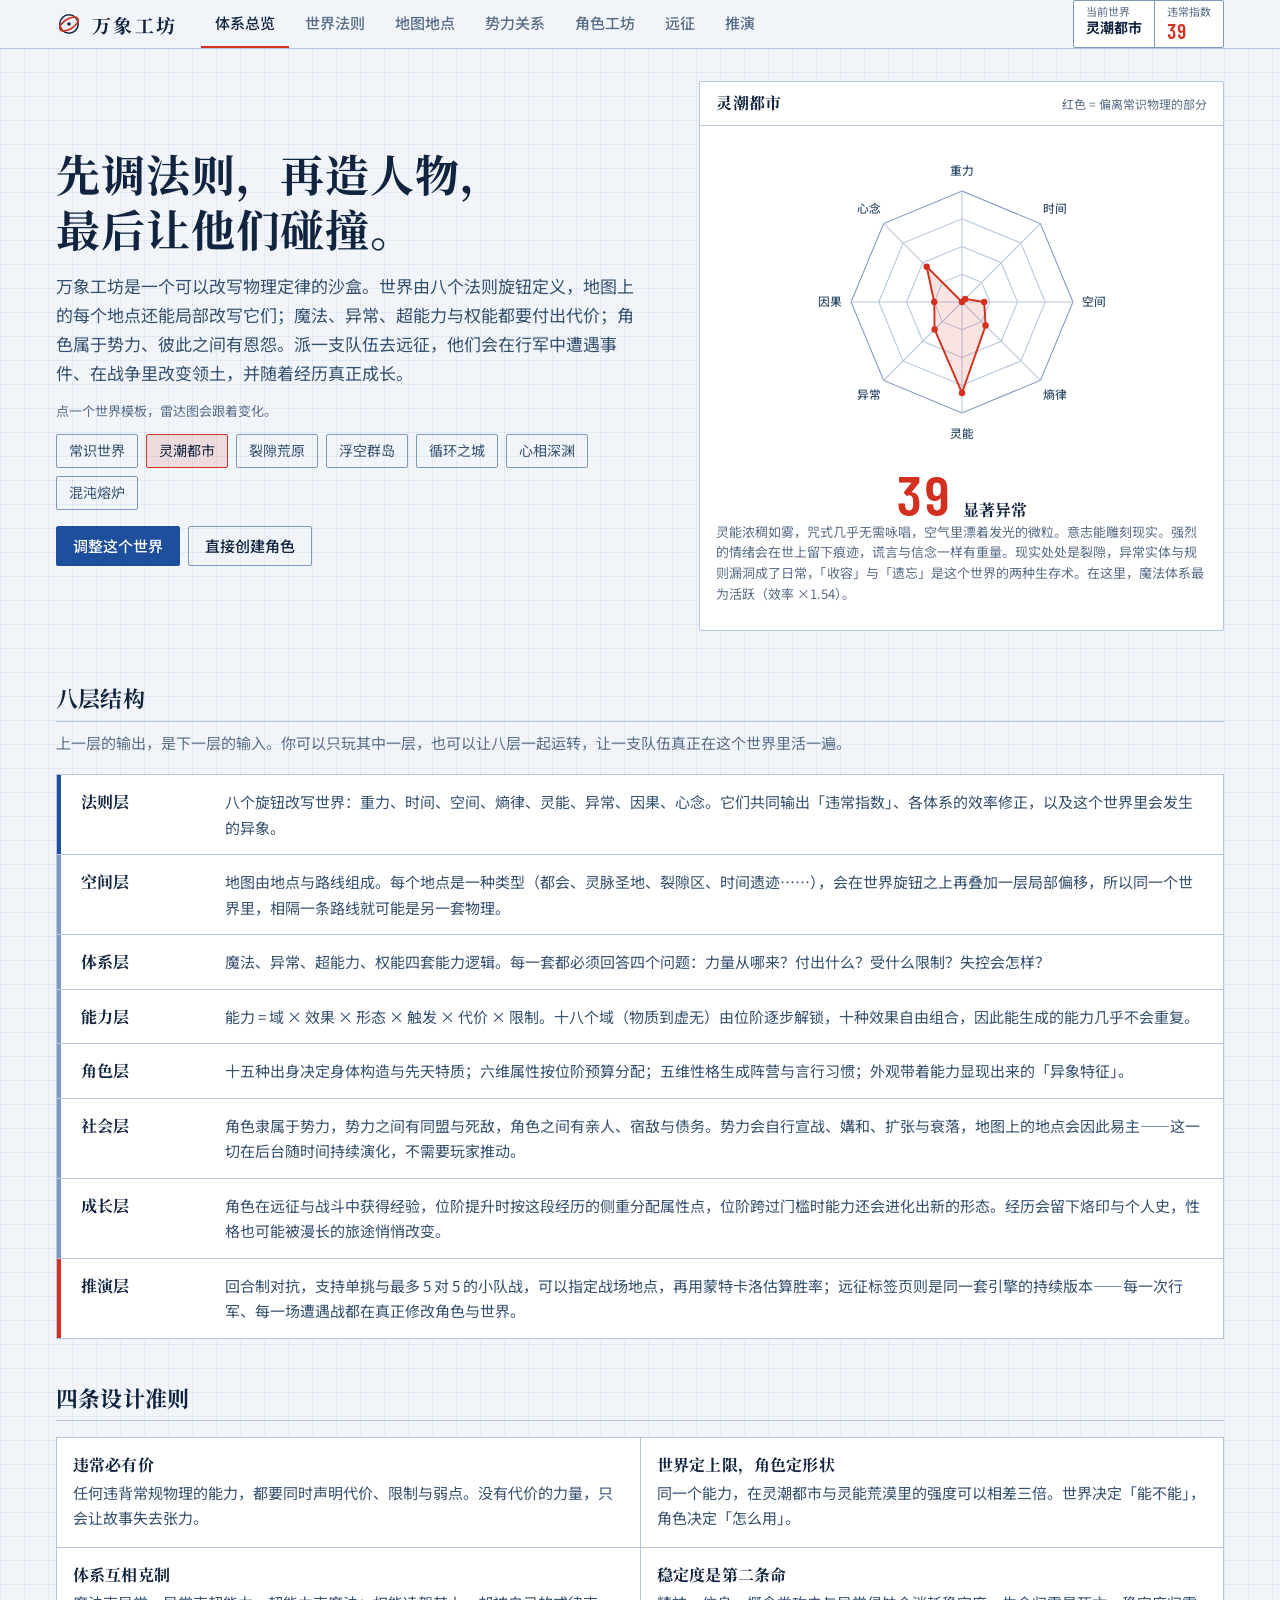
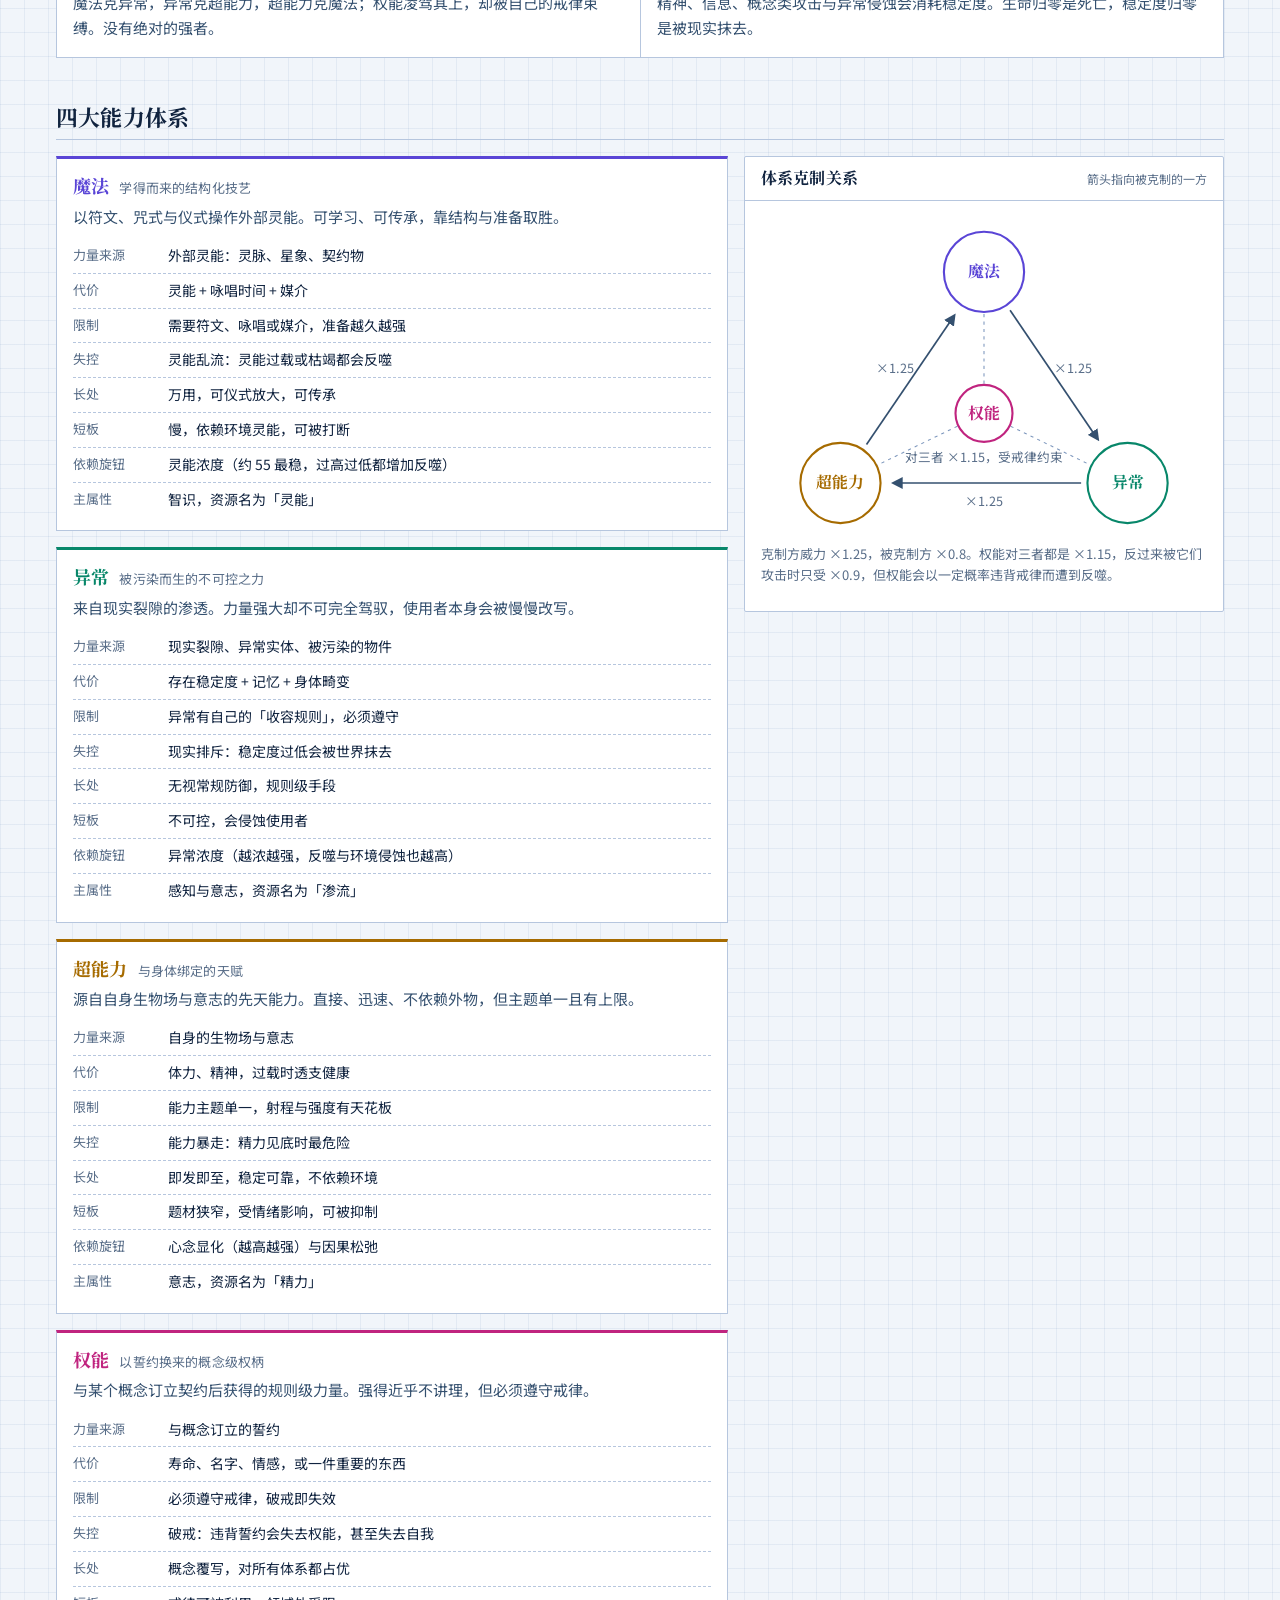
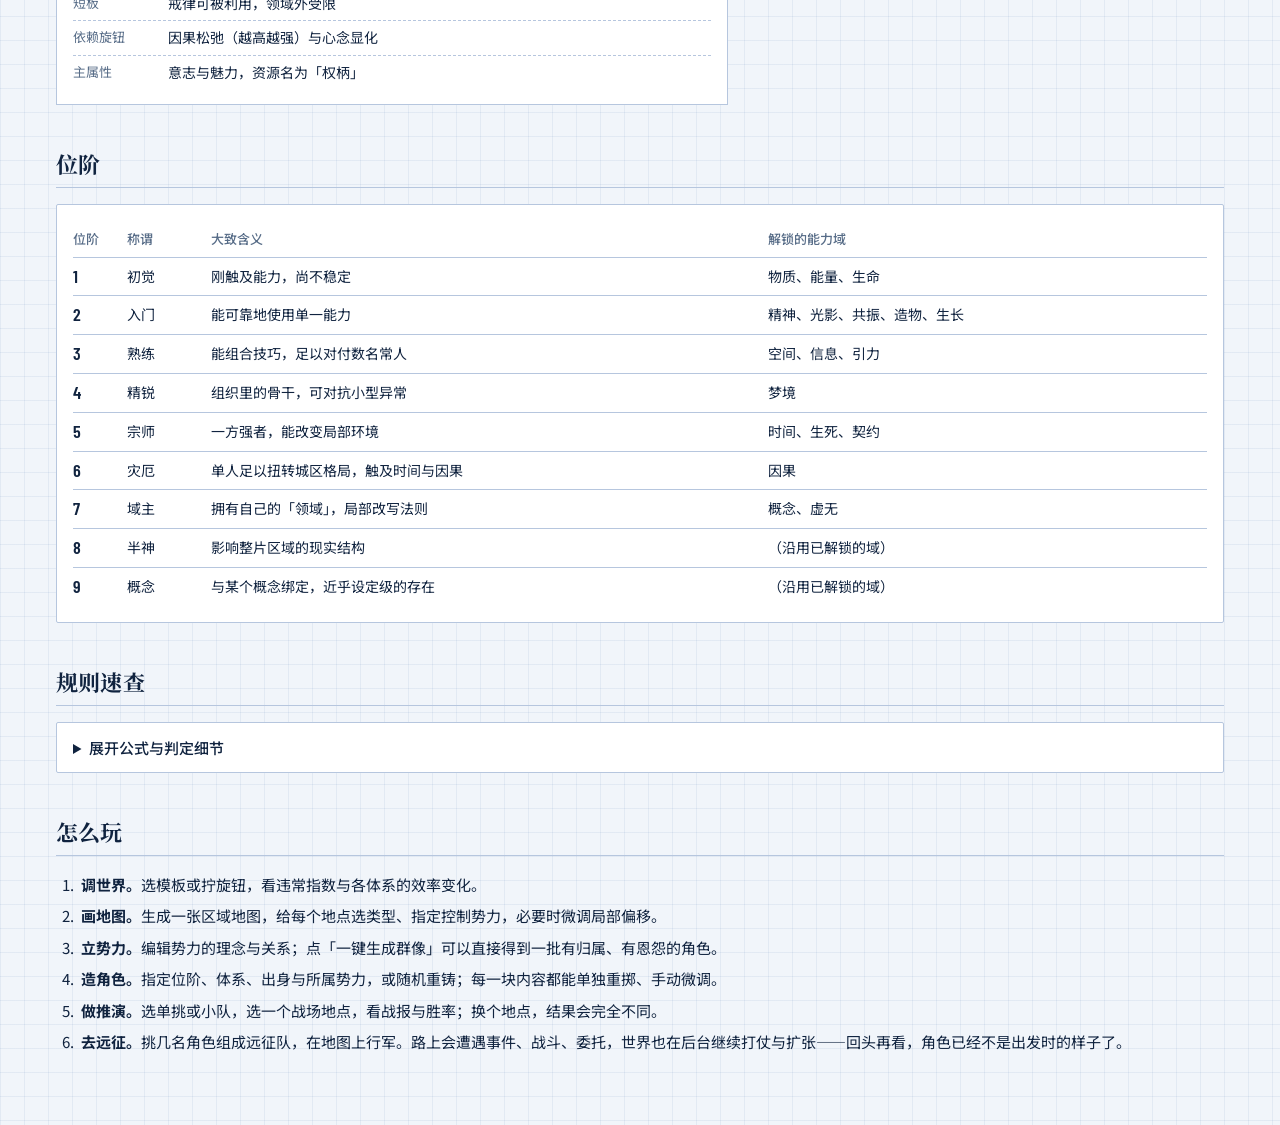
==== realm-forge.html @ b3eaf142 "init: upload files" ====
<!doctype html>
<html lang="zh-CN">
  <head>
    <meta charset="utf-8" />
    <meta
      name="viewport"
      content="width=device-width, initial-scale=1, viewport-fit=cover"
    />
    <title>万象工坊 · 沙盒世界与角色系统</title>
    <link
      href="https://fonts.googleapis.com/css2?family=Barlow+Condensed:wght@500;600&family=Noto+Sans+SC:wght@400;500;700&family=Noto+Serif+SC:wght@700&display=swap"
      rel="stylesheet"
    />
    <style>
      /* ==========================================================================
   万象工坊 · 样式
   视觉概念：制图纸上的「红线批注」。蓝墨线是常识物理，红线是被改写的部分。
   ========================================================================== */
      :root {
        --sheet: #f1f5fa;
        --paper: #ffffff;
        --paper2: #e8eef7;
        --rule: #b6c6de;
        --rule2: #7d97bd;
        --grid: rgba(29, 79, 156, 0.07);
        --ink: #10233f;
        --ink2: #34506f;
        --ink3: #586d88;
        --accent: #1d4f9c;
        --accent-ink: #ffffff;
        --red: #d3301f;
        --red-soft: rgba(211, 48, 31, 0.13);
        --magic: #5a45d6;
        --anomaly: #08876a;
        --psi: #a66b00;
        --dominion: #c0247f;
        --win: #16803f;
        --serif:
          "Noto Serif SC", "Source Han Serif SC", "Songti SC", "STSong",
          "SimSun", serif;
        --sans:
          "Noto Sans SC", "PingFang SC", "Microsoft YaHei", "Hiragino Sans GB",
          system-ui, sans-serif;
        --num: "Barlow Condensed", "Arial Narrow", "Noto Sans SC", sans-serif;
        color-scheme: light;
        box-sizing: border-box;
        padding-top: env(safe-area-inset-top, 0px);
        padding-bottom: env(safe-area-inset-bottom, 0px);
      }
      @media (prefers-color-scheme: dark) {
        :root:not([data-theme="light"]) {
          --sheet: #0b1b30;
          --paper: #10253f;
          --paper2: #0a1a2e;
          --rule: #2c4f7f;
          --rule2: #4b78b4;
          --grid: rgba(140, 185, 255, 0.07);
          --ink: #e6eefb;
          --ink2: #b3c5e0;
          --ink3: #8aa2c4;
          --accent: #8fbcff;
          --accent-ink: #08182b;
          --red: #ff6a55;
          --red-soft: rgba(255, 106, 85, 0.16);
          --magic: #a99bff;
          --anomaly: #4ee0b5;
          --psi: #ffd166;
          --dominion: #ff83c4;
          --win: #62d98d;
          color-scheme: dark;
        }
      }
      :root[data-theme="dark"] {
        --sheet: #0b1b30;
        --paper: #10253f;
        --paper2: #0a1a2e;
        --rule: #2c4f7f;
        --rule2: #4b78b4;
        --grid: rgba(140, 185, 255, 0.07);
        --ink: #e6eefb;
        --ink2: #b3c5e0;
        --ink3: #8aa2c4;
        --accent: #8fbcff;
        --accent-ink: #08182b;
        --red: #ff6a55;
        --red-soft: rgba(255, 106, 85, 0.16);
        --magic: #a99bff;
        --anomaly: #4ee0b5;
        --psi: #ffd166;
        --dominion: #ff83c4;
        --win: #62d98d;
        color-scheme: dark;
      }
      html {
        scroll-padding-top: env(safe-area-inset-top, 0px);
        -webkit-text-size-adjust: 100%;
      }
      *,
      *::before,
      *::after {
        box-sizing: border-box;
      }
      body {
        margin: 0;
        color: var(--ink);
        font: 400 15px/1.7 var(--sans);
        background-color: var(--sheet);
        background-image:
          linear-gradient(var(--grid) 1px, transparent 1px),
          linear-gradient(90deg, var(--grid) 1px, transparent 1px);
        background-size: 24px 24px;
        -webkit-font-smoothing: antialiased;
      }
      h1,
      h2,
      h3,
      h4 {
        font-family: var(--serif);
        font-weight: 700;
        margin: 0;
        line-height: 1.35;
        letter-spacing: 0.01em;
      }
      p {
        margin: 0 0 0.7em;
      }
      button,
      input,
      select,
      textarea {
        font: inherit;
        color: inherit;
      }
      :focus-visible {
        outline: 2px solid var(--accent);
        outline-offset: 2px;
      }
      .skip {
        position: absolute;
        left: -999px;
        top: 0;
        background: var(--accent);
        color: var(--accent-ink);
        padding: 8px 12px;
        z-index: 100;
      }
      .skip:focus {
        left: 8px;
        top: 8px;
      }
      .num {
        font-family: var(--num);
        font-weight: 600;
        font-variant-numeric: tabular-nums;
        letter-spacing: 0.01em;
      }
      .num.big {
        font-size: 56px;
        line-height: 1;
      }
      .small {
        font-size: 13px;
        color: var(--ink3);
        line-height: 1.6;
      }
      .prose {
        color: var(--ink2);
      }
      [hidden] {
        display: none !important;
      }

      /* ---------- 顶栏 ---------- */
      .top {
        position: sticky;
        top: env(safe-area-inset-top, 0px);
        z-index: 30;
        background: var(--sheet);
        background: color-mix(in srgb, var(--sheet) 90%, transparent);
        -webkit-backdrop-filter: blur(8px);
        backdrop-filter: blur(8px);
        border-bottom: 1px solid var(--rule);
      }
      .top-in {
        max-width: 1200px;
        margin: 0 auto;
        padding: 0 16px;
        display: flex;
        align-items: stretch;
        gap: 8px 24px;
        flex-wrap: wrap;
      }
      .brand {
        display: flex;
        align-items: center;
        gap: 10px;
        padding: 8px 0;
      }
      .brand-mark {
        width: 26px;
        height: 26px;
        color: var(--ink);
      }
      .brand-name {
        font: 700 19px var(--serif);
        letter-spacing: 0.12em;
      }
      .tabs {
        display: flex;
        gap: 2px;
        overflow-x: auto;
        scrollbar-width: none;
        flex: 1 1 auto;
        order: 3;
        width: 100%;
      }
      .tabs::-webkit-scrollbar {
        display: none;
      }
      .tabs button {
        appearance: none;
        background: none;
        border: 0;
        border-bottom: 2px solid transparent;
        color: var(--ink3);
        padding: 8px 14px;
        min-height: 44px;
        white-space: nowrap;
        cursor: pointer;
        font-weight: 500;
      }
      .tabs button:hover {
        color: var(--ink);
      }
      .tabs button[aria-selected="true"] {
        color: var(--ink);
        border-bottom-color: var(--red);
      }
      .tblock {
        margin-left: auto;
        align-self: center;
        display: flex;
        border: 1px solid var(--rule2);
        background: var(--paper);
        cursor: pointer;
        padding: 0;
        text-align: left;
        border-radius: 2px;
      }
      .tblock:hover {
        border-color: var(--accent);
      }
      .tb-cell {
        display: flex;
        flex-direction: column;
        padding: 3px 12px;
        min-width: 64px;
      }
      .tb-cell + .tb-cell {
        border-left: 1px solid var(--rule2);
      }
      .tb-cell i {
        font-style: normal;
        font-size: 11px;
        color: var(--ink3);
        line-height: 1.3;
      }
      .tb-cell b {
        font-size: 14px;
        line-height: 1.3;
        max-width: 9em;
        overflow: hidden;
        text-overflow: ellipsis;
        white-space: nowrap;
      }
      .tb-cell b.num {
        font-size: 20px;
        color: var(--red);
      }
      @media (min-width: 760px) {
        .tabs {
          order: 0;
          width: auto;
        }
        .top-in {
          flex-wrap: nowrap;
        }
        .brand {
          padding: 0;
        }
      }

      .wrap {
        max-width: 1200px;
        margin: 0 auto;
        padding: 24px 16px 64px;
      }
      .tabpanel > * + * {
        margin-top: 16px;
      }

      /* ---------- 面板 ---------- */
      .panel {
        background: var(--paper);
        border: 1px solid var(--rule);
        border-radius: 2px;
      }
      .panel-h {
        display: flex;
        justify-content: space-between;
        align-items: baseline;
        gap: 12px;
        padding: 10px 16px;
        border-bottom: 1px solid var(--rule);
      }
      .panel-h h3 {
        font-size: 16px;
      }
      .panel-h small {
        font-size: 12px;
        color: var(--ink3);
        text-align: right;
      }
      .panel > .body,
      .panel .body {
        padding: 16px;
      }
      .col {
        display: flex;
        flex-direction: column;
        gap: 16px;
        min-width: 0;
      }
      .split {
        display: grid;
        gap: 16px;
        grid-template-columns: minmax(0, 1fr);
      }
      @media (min-width: 900px) {
        .split {
          grid-template-columns: minmax(0, 1fr) minmax(0, 1fr);
        }
        .char-split {
          grid-template-columns: minmax(0, 400px) minmax(0, 1fr);
        }
      }
      h2.sec {
        font-size: 22px;
        margin-top: 44px;
        padding-bottom: 8px;
        border-bottom: 1px solid var(--rule);
      }
      .sec-sub {
        color: var(--ink3);
        margin: 8px 0 0;
      }
      .scroll {
        overflow-x: auto;
      }

      /* ---------- 表单 ---------- */
      .field {
        display: block;
        margin-bottom: 16px;
      }
      .field > span:first-child {
        display: block;
        font-weight: 500;
        margin-bottom: 6px;
        font-size: 14px;
      }
      .field b {
        font-weight: 500;
        color: var(--accent);
        margin-left: 6px;
      }
      .inline {
        display: flex;
        gap: 8px;
      }
      input[type="text"],
      select,
      textarea {
        width: 100%;
        background: var(--paper2);
        border: 1px solid var(--rule);
        border-radius: 2px;
        padding: 8px 10px;
        min-height: 40px;
      }
      input[type="text"]:focus,
      select:focus,
      textarea:focus {
        border-color: var(--accent);
        outline: none;
        box-shadow: 0 0 0 1px var(--accent);
      }
      textarea {
        font: 13px/1.5 var(--sans);
        resize: vertical;
      }
      .btn {
        appearance: none;
        min-height: 40px;
        padding: 0 16px;
        border: 1px solid var(--rule2);
        background: transparent;
        color: var(--ink);
        border-radius: 2px;
        cursor: pointer;
        font-weight: 500;
        white-space: nowrap;
      }
      .btn:hover {
        border-color: var(--accent);
        color: var(--accent);
      }
      .btn.primary {
        background: var(--accent);
        border-color: var(--accent);
        color: var(--accent-ink);
      }
      .btn.primary:hover {
        filter: brightness(1.1);
        color: var(--accent-ink);
      }
      .btnrow {
        display: flex;
        flex-wrap: wrap;
        gap: 8px;
        margin-top: 16px;
      }
      .btnrow.tight {
        margin-top: 12px;
      }
      .field + .btnrow,
      .panel .body > .btnrow:first-child {
        margin-top: 0;
        margin-bottom: 16px;
      }
      .chips {
        display: flex;
        flex-wrap: wrap;
        gap: 8px;
        margin: 12px 0 0;
      }
      .chip {
        appearance: none;
        border: 1px solid var(--rule2);
        background: transparent;
        color: var(--ink2);
        padding: 4px 12px;
        min-height: 34px;
        border-radius: 2px;
        cursor: pointer;
        font-size: 14px;
      }
      .chip:hover {
        border-color: var(--accent);
        color: var(--ink);
      }
      .chip[aria-pressed="true"] {
        border-color: var(--red);
        color: var(--ink);
        background: var(--red-soft);
      }
      .tag {
        display: inline-block;
        padding: 1px 8px;
        border: 1px solid var(--rule2);
        border-radius: 2px;
        font-size: 12px;
        color: var(--ink2);
        line-height: 1.7;
      }
      .tag.hue {
        color: var(--c);
        border-color: var(--c);
      }
      .c-magic {
        --c: var(--magic);
      }
      .c-anomaly {
        --c: var(--anomaly);
      }
      .c-psi {
        --c: var(--psi);
      }
      .c-dominion {
        --c: var(--dominion);
      }

      /* ---------- 量规（滑块）：红线 = 偏离 ---------- */
      .gauge {
        position: relative;
        height: 30px;
        --a: 0;
        --b: 0;
        --base: 0;
      }
      .gauge .trk {
        position: absolute;
        left: 7px;
        right: 7px;
        top: 50%;
        height: 1px;
        background: var(--rule2);
      }
      .gauge .tick {
        position: absolute;
        top: 50%;
        width: 1px;
        height: 14px;
        background: var(--rule2);
        left: calc(7px + (100% - 14px) * var(--base));
        transform: translateY(-50%);
      }
      .gauge .fill {
        position: absolute;
        top: 50%;
        height: 4px;
        transform: translateY(-50%);
        background: var(--accent);
        left: calc(7px + (100% - 14px) * var(--a));
        width: calc((100% - 14px) * (var(--b) - var(--a)));
      }
      .gauge[data-mode="dev"] .fill {
        background: var(--red);
        height: 5px;
      }
      .gauge input {
        position: absolute;
        inset: 0;
        width: 100%;
        height: 100%;
        margin: 0;
        background: transparent;
        -webkit-appearance: none;
        appearance: none;
        cursor: pointer;
      }
      .gauge input::-webkit-slider-runnable-track {
        height: 30px;
        background: transparent;
      }
      .gauge input::-webkit-slider-thumb {
        -webkit-appearance: none;
        appearance: none;
        box-sizing: border-box;
        width: 14px;
        height: 24px;
        margin-top: 3px;
        background: var(--paper);
        border: 2px solid var(--ink);
        border-radius: 2px;
      }
      .gauge input::-moz-range-track {
        height: 30px;
        background: transparent;
      }
      .gauge input::-moz-range-thumb {
        box-sizing: border-box;
        width: 14px;
        height: 24px;
        background: var(--paper);
        border: 2px solid var(--ink);
        border-radius: 2px;
      }
      .gauge input:focus {
        outline: none;
      }
      .gauge input:focus-visible::-webkit-slider-thumb {
        outline: 2px solid var(--accent);
        outline-offset: 2px;
      }
      .gauge input:focus-visible::-moz-range-thumb {
        outline: 2px solid var(--accent);
        outline-offset: 2px;
      }

      .dial {
        padding: 10px 0 12px;
        border-bottom: 1px dashed var(--rule);
      }
      .dial:last-child {
        border-bottom: 0;
      }
      .dial-h {
        display: flex;
        justify-content: space-between;
        align-items: baseline;
      }
      .dial-h b {
        font: 700 15px var(--serif);
      }
      .dial-h .ro {
        font: 600 18px var(--num);
        color: var(--ink2);
      }
      .dial.off .ro {
        color: var(--red);
      }
      .dial-f {
        display: flex;
        justify-content: space-between;
        font-size: 12px;
        color: var(--ink3);
      }
      .dial .hint {
        font-size: 12px;
        color: var(--ink3);
        margin: 2px 0 0;
      }
      .dial-group + .dial-group {
        margin-top: 20px;
      }
      .dial-group > h4 {
        font-size: 14px;
        color: var(--ink2);
        border-left: 3px solid var(--red);
        padding-left: 8px;
      }
      .dial-group > p {
        font-size: 12px;
        color: var(--ink3);
        margin: 4px 0 4px 11px;
      }

      .arow {
        display: grid;
        grid-template-columns: 4.2em minmax(0, 1fr) 5.2em;
        gap: 8px;
        align-items: center;
      }
      .arow .lab {
        font-size: 14px;
      }
      .arow .val {
        text-align: right;
        font: 600 18px var(--num);
      }
      .arow .val em {
        font: 400 12px var(--sans);
        font-style: normal;
        color: var(--ink3);
        margin-left: 3px;
      }
      .arow.p {
        grid-template-columns: 3.4em minmax(0, 1fr) 3.4em;
      }
      .arow.p .l,
      .arow.p .r {
        font-size: 12px;
        color: var(--ink3);
      }
      .arow.p .r {
        text-align: right;
      }
      .arow.p .l {
        text-align: left;
      }
      .over {
        color: var(--red);
      }

      /* ---------- 雷达 ---------- */
      .radar-wrap {
        width: 100%;
        max-width: 320px;
        margin: 0 auto;
      }
      .radar {
        width: 100%;
        height: auto;
        display: block;
        overflow: visible;
      }
      .rd-grid {
        fill: none;
        stroke: var(--rule);
        stroke-width: 1;
      }
      .rd-grid.base {
        stroke: var(--rule2);
      }
      .rd-axis {
        stroke: var(--rule);
        stroke-width: 1;
      }
      .rd-area {
        fill: var(--red-soft);
        stroke: var(--red);
        stroke-width: 1.8;
        stroke-linejoin: round;
      }
      .rd-area.ink {
        fill: var(--paper2);
        fill: color-mix(in srgb, var(--accent) 16%, transparent);
        stroke: var(--accent);
      }
      .rd-dot {
        fill: var(--red);
      }
      .rd-dot.ink {
        fill: var(--accent);
      }
      .rd-label {
        fill: var(--ink2);
        font: 500 11px var(--sans);
        text-anchor: middle;
      }
      .hero-read {
        display: flex;
        align-items: baseline;
        gap: 12px;
        justify-content: center;
        margin-top: 4px;
      }
      .hero-read .num {
        color: var(--red);
      }
      .hero-lab {
        font: 700 16px var(--serif);
      }
      .wr-read {
        display: grid;
        gap: 8px;
        align-items: center;
        grid-template-columns: minmax(0, 1fr);
      }
      .wr-num {
        text-align: center;
      }
      .wr-num .num {
        display: block;
        color: var(--red);
      }
      @media (min-width: 520px) {
        .wr-read {
          grid-template-columns: minmax(0, 1fr) 120px;
        }
      }

      /* ---------- 总览页 ---------- */
      .hero {
        display: grid;
        gap: 24px;
        grid-template-columns: minmax(0, 1fr);
        align-items: center;
        padding: 8px 0 8px;
      }
      @media (min-width: 900px) {
        .hero {
          grid-template-columns: minmax(0, 1.15fr) minmax(0, 1fr);
          gap: 40px;
        }
      }
      .hero h1 {
        font-size: clamp(28px, 5vw, 44px);
        line-height: 1.25;
        letter-spacing: 0.02em;
      }
      .lead {
        font-size: 17px;
        color: var(--ink2);
        margin: 16px 0 12px;
        max-width: 34em;
      }
      .hint-line {
        font-size: 13px;
        color: var(--ink3);
        margin: 0;
      }
      .hero-fig {
        margin: 0;
      }
      .layers {
        list-style: none;
        margin: 20px 0 0;
        padding: 0;
        counter-reset: l;
        display: grid;
        gap: 0;
      }
      .layers li {
        position: relative;
        padding: 14px 16px 14px 24px;
        border: 1px solid var(--rule);
        background: var(--paper);
        margin-top: -1px;
        display: grid;
        gap: 4px 24px;
      }
      .layers li::before {
        content: "";
        position: absolute;
        left: 0;
        top: 0;
        bottom: 0;
        width: 4px;
        background: var(--rule2);
      }
      .layers li:nth-child(1)::before {
        background: var(--accent);
      }
      .layers li:last-child::before {
        background: var(--red);
      }
      .layers h3 {
        font-size: 16px;
      }
      .layers p {
        margin: 0;
        color: var(--ink2);
      }
      @media (min-width: 760px) {
        .layers li {
          grid-template-columns: 8em minmax(0, 1fr);
          align-items: baseline;
        }
      }
      .rules {
        display: grid;
        gap: 0;
        margin-top: 16px;
        grid-template-columns: minmax(0, 1fr);
        border: 1px solid var(--rule);
        background: var(--paper);
      }
      .rules > div {
        padding: 16px;
        border-top: 1px solid var(--rule);
      }
      .rules > div:first-child {
        border-top: 0;
      }
      .rules h3 {
        font-size: 16px;
        margin-bottom: 4px;
      }
      .rules p {
        margin: 0;
        color: var(--ink2);
      }
      @media (min-width: 760px) {
        .rules {
          grid-template-columns: 1fr 1fr;
        }
        .rules > div:nth-child(2) {
          border-top: 0;
        }
        .rules > div:nth-child(even) {
          border-left: 1px solid var(--rule);
        }
      }
      .sys-split {
        display: grid;
        gap: 16px;
        margin-top: 16px;
        grid-template-columns: minmax(0, 1fr);
        align-items: start;
      }
      @media (min-width: 900px) {
        .sys-split {
          grid-template-columns: minmax(0, 1.4fr) minmax(0, 1fr);
        }
      }
      .sys-cards {
        display: grid;
        gap: 16px;
      }
      .sys {
        background: var(--paper);
        border: 1px solid var(--rule);
        border-top: 3px solid var(--c);
        padding: 14px 16px;
      }
      .sys h3 {
        font-size: 18px;
        color: var(--c);
        display: flex;
        align-items: baseline;
        gap: 10px;
        flex-wrap: wrap;
      }
      .sys h3 small {
        font: 400 13px var(--sans);
        color: var(--ink3);
      }
      .sys > p {
        margin: 6px 0 10px;
        color: var(--ink2);
      }
      .kv {
        margin: 0;
        display: grid;
        gap: 0;
      }
      .kv > div {
        display: grid;
        grid-template-columns: 5.5em minmax(0, 1fr);
        gap: 12px;
        padding: 5px 0;
        border-top: 1px dashed var(--rule);
      }
      .kv > div:first-child {
        border-top: 0;
      }
      .kv dt {
        color: var(--ink3);
        font-size: 13px;
      }
      .kv dd {
        margin: 0;
        font-size: 14px;
      }
      .tri-panel svg {
        width: 100%;
        height: auto;
        display: block;
        max-width: 380px;
        margin: 0 auto;
      }
      .tbl {
        width: 100%;
        border-collapse: collapse;
        font-size: 14px;
        min-width: 460px;
      }
      .tbl th,
      .tbl td {
        text-align: left;
        padding: 7px 12px 7px 0;
        border-bottom: 1px solid var(--rule);
        vertical-align: top;
      }
      .tbl th {
        font-weight: 500;
        color: var(--ink3);
        font-size: 13px;
      }
      .tbl td:first-child,
      .tbl th:first-child {
        width: 3em;
      }
      .tbl td.n {
        font: 600 18px var(--num);
      }
      .tbl tr:last-child td {
        border-bottom: 0;
      }
      .formula > summary {
        cursor: pointer;
        padding: 12px 16px;
        font-weight: 500;
      }
      .formula[open] > summary {
        border-bottom: 1px solid var(--rule);
      }
      .howto {
        margin: 16px 0 0;
        padding-left: 1.4em;
      }
      .howto li {
        margin-bottom: 6px;
        padding-left: 4px;
      }

      /* ---------- 世界页 ---------- */
      .mods {
        display: grid;
        gap: 8px;
      }
      .mod {
        display: grid;
        grid-template-columns: 4em minmax(0, 1fr) 3.6em;
        gap: 10px;
        align-items: center;
      }
      .mod .nm {
        font-weight: 500;
        color: var(--c);
      }
      .mini {
        height: 8px;
        background: var(--paper2);
        border: 1px solid var(--rule);
        position: relative;
      }
      .mini i {
        position: absolute;
        left: 0;
        top: 0;
        bottom: 0;
        background: var(--c, var(--accent));
      }
      .mini i.red {
        background: var(--red);
      }
      .mod .mini u {
        position: absolute;
        top: -3px;
        bottom: -3px;
        width: 1px;
        background: var(--ink);
        left: calc(100% / 1.9);
      }
      .mod .mv {
        text-align: right;
        font: 600 18px var(--num);
      }
      .chips-info {
        display: flex;
        flex-wrap: wrap;
        gap: 6px;
        margin-top: 14px;
      }
      .phen {
        list-style: none;
        margin: 0;
        padding: 0;
        display: grid;
        gap: 8px;
      }
      .phen li {
        border-left: 3px solid var(--red);
        padding: 2px 0 2px 10px;
      }
      .phen b {
        font: 700 14px var(--serif);
      }
      .phen p {
        margin: 0;
        font-size: 13px;
        color: var(--ink2);
      }
      .phen li.none {
        border-left-color: var(--rule2);
        color: var(--ink3);
        font-size: 14px;
      }
      .evlog {
        margin: 12px 0 0;
        padding: 0;
        list-style: none;
        display: grid;
        gap: 8px;
      }
      .evlog li {
        padding: 8px 12px;
        background: var(--paper2);
        border: 1px solid var(--rule);
        font-size: 14px;
      }
      .evlog li b {
        color: var(--red);
        font-weight: 500;
        margin-right: 6px;
      }

      /* ---------- 角色页 ---------- */
      .syspick {
        display: grid;
        grid-template-columns: 1fr 1fr;
        gap: 8px;
      }
      .syspick button {
        appearance: none;
        text-align: left;
        padding: 8px 10px;
        border: 1px solid var(--rule);
        background: var(--paper2);
        border-radius: 2px;
        cursor: pointer;
        min-height: 44px;
      }
      .syspick button b {
        display: block;
        color: var(--c);
        font: 700 15px var(--serif);
        margin: 0;
      }
      .syspick button span {
        font-size: 12px;
        color: var(--ink3);
        line-height: 1.4;
        display: block;
      }
      .syspick button[aria-pressed="true"] {
        border-color: var(--c);
        box-shadow: inset 0 0 0 1px var(--c);
        background: var(--paper);
      }
      .card-head {
        display: grid;
        grid-template-columns: 96px minmax(0, 1fr);
        gap: 16px;
        align-items: center;
      }
      @media (min-width: 520px) {
        .card-head {
          grid-template-columns: 112px minmax(0, 1fr);
        }
      }
      .sigil {
        width: 100%;
        height: auto;
        color: var(--c);
        display: block;
      }
      .sg-a {
        fill: none;
        stroke: currentColor;
        stroke-width: 1.1;
      }
      .sg-b {
        fill: none;
        stroke: currentColor;
        stroke-width: 1;
        stroke-dasharray: 2 3;
        opacity: 0.7;
      }
      .sg-f {
        fill: currentColor;
      }
      .who h2 {
        font-size: 26px;
        line-height: 1.2;
      }
      .who .ttl {
        color: var(--ink2);
        margin: 2px 0 8px;
      }
      .tags {
        display: flex;
        flex-wrap: wrap;
        gap: 6px;
      }
      .stats {
        display: grid;
        grid-template-columns: repeat(3, minmax(0, 1fr));
        gap: 0;
        border: 1px solid var(--rule);
        margin-top: 16px;
      }
      @media (min-width: 560px) {
        .stats {
          grid-template-columns: repeat(6, minmax(0, 1fr));
        }
      }
      .stat {
        padding: 8px 10px;
        border-left: 1px solid var(--rule);
        border-top: 1px solid var(--rule);
        margin: -1px 0 0 -1px;
      }
      .stat .num {
        display: block;
        font-size: 26px;
        line-height: 1.1;
      }
      .stat span {
        font-size: 12px;
        color: var(--ink3);
      }
      .stat.hot .num {
        color: var(--red);
      }
      .cblock {
        margin-top: 20px;
      }
      .cblock > h4 {
        font-size: 15px;
        padding-bottom: 6px;
        margin-bottom: 8px;
        border-bottom: 1px solid var(--rule);
        display: flex;
        justify-content: space-between;
        align-items: baseline;
        gap: 12px;
      }
      .cblock > h4 small {
        font: 400 12px var(--sans);
        color: var(--ink3);
      }
      .attr-split {
        display: grid;
        gap: 12px;
        grid-template-columns: minmax(0, 1fr);
        align-items: center;
      }
      @media (min-width: 560px) {
        .attr-split {
          grid-template-columns: 230px minmax(0, 1fr);
        }
      }
      .attr-list {
        display: grid;
        gap: 4px;
      }
      .ab {
        border-left: 3px solid var(--c);
        background: var(--paper2);
        padding: 10px 12px;
        margin-top: 8px;
      }
      .ab-h {
        display: flex;
        justify-content: space-between;
        gap: 12px;
        align-items: baseline;
        flex-wrap: wrap;
      }
      .ab-h b {
        font: 700 15px var(--serif);
      }
      .ab-h span {
        font-size: 12px;
        color: var(--ink3);
      }
      .ab p {
        margin: 4px 0 6px;
        font-size: 14px;
        color: var(--ink2);
      }
      .ab .tags {
        margin-bottom: 4px;
      }
      .ab .cl {
        font-size: 13px;
        color: var(--ink2);
      }
      .ab .cl b {
        font-weight: 500;
        color: var(--ink3);
        margin-right: 4px;
      }
      .price {
        display: grid;
        gap: 0;
        margin-top: 8px;
        border: 1px solid var(--red);
        background: var(--red-soft);
      }
      .price > div {
        display: grid;
        grid-template-columns: 5em minmax(0, 1fr);
        gap: 10px;
        padding: 6px 12px;
        font-size: 14px;
      }
      .price > div + div {
        border-top: 1px dashed var(--red);
      }
      .price dt,
      .price b {
        color: var(--red);
        font-weight: 500;
      }
      .worldnote {
        margin-top: 16px;
        padding: 10px 14px;
        border: 1px dashed var(--rule2);
        font-size: 14px;
        color: var(--ink2);
      }
      .worldnote b {
        color: var(--c);
      }
      .roster {
        display: grid;
        gap: 12px;
        grid-template-columns: repeat(auto-fill, minmax(240px, 1fr));
        margin-top: 16px;
      }
      .rcard {
        background: var(--paper);
        border: 1px solid var(--rule);
        border-top: 3px solid var(--c);
        padding: 12px;
        display: grid;
        grid-template-columns: 56px minmax(0, 1fr);
        gap: 10px;
      }
      .rcard .sigil {
        width: 56px;
      }
      .rcard b {
        font: 700 16px var(--serif);
        display: block;
      }
      .rcard .small {
        margin: 0;
      }
      .rcard .acts {
        grid-column: 1 / -1;
        display: flex;
        gap: 6px;
        flex-wrap: wrap;
      }
      .rcard .btn {
        min-height: 34px;
        padding: 0 10px;
        font-size: 13px;
      }
      .empty {
        border: 1px dashed var(--rule2);
        padding: 20px;
        color: var(--ink3);
        text-align: center;
        grid-column: 1 / -1;
      }

      /* ---------- 推演页 ---------- */
      .sim-pick {
        display: grid;
        gap: 0 16px;
        grid-template-columns: minmax(0, 1fr);
      }
      @media (min-width: 640px) {
        .sim-pick {
          grid-template-columns: 1fr 1fr;
        }
      }
      .banner {
        padding: 18px 20px;
        border: 1px solid var(--rule);
        background: var(--paper);
        border-left: 6px solid var(--c, var(--accent));
      }
      .banner h3 {
        font-size: 24px;
      }
      .banner p {
        margin: 4px 0 0;
        color: var(--ink2);
      }
      .duelists {
        display: grid;
        gap: 16px;
        grid-template-columns: minmax(0, 1fr);
      }
      @media (min-width: 760px) {
        .duelists {
          grid-template-columns: 1fr 1fr;
        }
      }
      .duelist {
        padding: 14px 16px;
      }
      .duelist h4 {
        font-size: 17px;
        color: var(--c);
        margin-bottom: 6px;
      }
      .meter {
        margin-top: 8px;
      }
      .meter > div:first-child {
        display: flex;
        justify-content: space-between;
        font-size: 13px;
        color: var(--ink3);
      }
      .wr {
        display: flex;
        height: 34px;
        border: 1px solid var(--rule2);
        margin: 8px 0;
        font: 600 16px var(--num);
      }
      .wr > div {
        display: flex;
        align-items: center;
        justify-content: center;
        min-width: 0;
        overflow: hidden;
        color: #fff;
      }
      .wr .wa {
        background: var(--accent);
        color: var(--accent-ink);
      }
      .wr .wd {
        background: var(--paper2);
        color: var(--ink2);
      }
      .wr .wb {
        background: var(--red);
        color: #fff;
      }
      .wr-legend {
        display: flex;
        justify-content: space-between;
        font-size: 13px;
        color: var(--ink2);
        gap: 8px;
        flex-wrap: wrap;
      }
      .tl {
        width: 100%;
        height: auto;
        display: block;
      }
      .tl .g {
        stroke: var(--rule);
        stroke-width: 1;
      }
      .tl .la {
        fill: none;
        stroke: var(--accent);
        stroke-width: 2.4;
        stroke-linejoin: round;
      }
      .tl .lb {
        fill: none;
        stroke: var(--red);
        stroke-width: 2.4;
        stroke-linejoin: round;
        stroke-dasharray: 6 3;
      }
      .tl text {
        fill: var(--ink3);
        font: 11px var(--sans);
      }
      .legend {
        display: flex;
        gap: 16px;
        font-size: 13px;
        color: var(--ink2);
        margin-top: 4px;
        flex-wrap: wrap;
      }
      .legend i {
        display: inline-block;
        width: 22px;
        height: 0;
        border-top: 3px solid var(--accent);
        vertical-align: middle;
        margin-right: 6px;
      }
      .legend i.b {
        border-top: 3px dashed var(--red);
      }
      .log {
        list-style: none;
        margin: 0;
        padding: 0;
        max-height: 520px;
        overflow-y: auto;
      }
      .log li {
        padding: 5px 12px;
        font-size: 14px;
        border-left: 3px solid var(--rule);
        margin-top: 2px;
      }
      .log li.r {
        margin-top: 12px;
        padding: 4px 0;
        border: 0;
        border-bottom: 1px solid var(--rule);
        font: 700 14px var(--serif);
        color: var(--ink2);
        position: sticky;
        top: 0;
        background: var(--paper);
      }
      .log li.ia {
        border-left-color: var(--accent);
      }
      .log li.ib {
        border-left-color: var(--red);
      }
      .log li.w {
        border-left-color: var(--rule2);
        color: var(--ink3);
        font-size: 13px;
      }
      .log li.b {
        background: var(--red-soft);
      }
      .log li.c {
        font-weight: 500;
      }
      .log li.m {
        color: var(--ink3);
      }
      .log li.e {
        font-weight: 700;
        border-left-width: 6px;
        margin-top: 10px;
      }

      #toast {
        position: fixed;
        left: 50%;
        bottom: calc(24px + env(safe-area-inset-bottom, 0px));
        transform: translate(-50%, 12px);
        background: var(--ink);
        color: var(--sheet);
        padding: 9px 18px;
        font-size: 14px;
        border-radius: 2px;
        opacity: 0;
        pointer-events: none;
        transition:
          opacity 0.2s,
          transform 0.2s;
        z-index: 50;
      }
      #toast.on {
        opacity: 1;
        transform: translate(-50%, 0);
      }
      @media (prefers-reduced-motion: reduce) {
        #toast {
          transition: none;
        }
      }

      /* ---------- 补充 ---------- */
      .prow {
        margin-bottom: 6px;
      }
      .prow .pn {
        display: flex;
        justify-content: space-between;
        font-size: 14px;
      }
      .prow .pn em {
        font: 600 16px var(--num);
        font-style: normal;
        color: var(--ink2);
      }
      .price dd {
        margin: 0;
      }
      .simgrid {
        display: grid;
        gap: 16px;
        margin-top: 16px;
      }
      .tri-l {
        stroke: var(--ink2);
        stroke-width: 1.6;
        fill: none;
      }
      .tri-h {
        fill: var(--ink2);
      }
      .tri-d {
        stroke: var(--rule2);
        stroke-dasharray: 3 4;
        stroke-width: 1;
      }
      .tri-n {
        fill: var(--paper);
        stroke-width: 2;
      }
      .tri-t {
        font: 700 15px var(--serif);
      }
      .tri-s {
        fill: var(--ink3);
        font: 12px var(--sans);
      }
      .attr-list .arow .mini {
        margin: 0;
      }
      .duelist .tags {
        margin-bottom: 4px;
      }

      @media (min-width: 900px) {
        .tri-panel {
          position: sticky;
          top: calc(env(safe-area-inset-top, 0px) + 72px);
        }
      }

      .gauge[data-tone="ink"][data-mode="dev"] .fill {
        background: var(--accent);
        height: 4px;
      }
      .btnrow + .small {
        margin-top: 10px;
      }
      .tl {
        max-width: 720px;
      }
      .duelist {
        border-top: 3px solid var(--accent);
      }
      .duelist.sb {
        border-top-color: var(--red);
      }
      .duelist .side {
        font: 500 12px var(--sans);
        color: var(--ink3);
        border: 1px solid var(--rule2);
        padding: 0 6px;
        margin-right: 8px;
        vertical-align: 2px;
        border-radius: 2px;
      }

      /* ==========================================================================
   地图 / 势力 / 小队
   ========================================================================== */
      .map-split {
        grid-template-columns: minmax(0, 1fr);
      }
      @media (min-width: 1000px) {
        .map-split {
          grid-template-columns: minmax(0, 1.5fr) minmax(0, 1fr);
        }
      }
      .map-wrap,
      .net-wrap {
        border: 1px solid var(--rule);
        background: var(--paper2);
      }
      .map-wrap svg,
      .net-wrap svg {
        width: 100%;
        height: auto;
        display: block;
        -webkit-user-select: none;
        user-select: none;
      }
      .mp-c {
        fill: none;
        stroke: var(--rule);
        stroke-width: 1;
        stroke-dasharray: 2 4;
      }
      .mp-r {
        stroke: var(--rule2);
        stroke-width: 1.8;
      }
      .mp-r.hot {
        stroke: var(--accent);
        stroke-width: 2.8;
      }
      .lnode {
        cursor: grab;
        touch-action: none;
        outline: none;
      }
      .lnode:active {
        cursor: grabbing;
      }
      .lnode .lg {
        fill: var(--paper);
        stroke: var(--ink);
        stroke-width: 1.8;
        stroke-linejoin: round;
      }
      .lnode:focus-visible .mp-ringbg {
        stroke: var(--accent);
      }
      .mp-halo {
        fill-opacity: 0.16;
        stroke-opacity: 0.55;
        stroke-width: 1;
        stroke-dasharray: 3 3;
      }
      .mp-ringbg {
        fill: var(--paper);
        stroke: var(--rule);
        stroke-width: 3;
      }
      .mp-ring {
        fill: none;
        stroke: var(--red);
        stroke-width: 3;
      }
      .mp-sel {
        fill: none;
        stroke: var(--accent);
        stroke-width: 1.6;
        stroke-dasharray: 4 3;
      }
      .mp-t {
        fill: var(--ink);
        font: 700 13px var(--serif);
        paint-order: stroke;
        stroke: var(--paper2);
        stroke-width: 4px;
        stroke-linejoin: round;
      }
      .mp-n {
        fill: var(--red);
        font: 600 15px var(--num);
        paint-order: stroke;
        stroke: var(--paper2);
        stroke-width: 3px;
      }
      .mp-badge {
        fill: var(--accent);
      }
      .mp-bt {
        fill: var(--accent-ink);
        font: 700 11px var(--sans);
      }
      .map-key {
        display: flex;
        flex-wrap: wrap;
        gap: 4px 14px;
        margin-top: 10px;
        font-size: 13px;
        color: var(--ink2);
        align-items: center;
      }
      .mk {
        display: inline-flex;
        align-items: center;
        gap: 4px;
      }
      .mk-g {
        width: 22px;
        height: 22px;
      }
      .mk-g .lg {
        fill: var(--paper);
        stroke: var(--ink2);
        stroke-width: 2.2;
        stroke-linejoin: round;
      }
      .mk-note {
        flex-basis: 100%;
        color: var(--ink3);
        font-size: 12px;
      }
      .lrows {
        display: grid;
        align-content: start;
      }
      .lrow {
        display: grid;
        grid-template-columns: 5em minmax(0, 1fr) 2.8em;
        gap: 8px;
        padding: 3px 0;
        border-bottom: 1px dashed var(--rule);
        font-size: 14px;
        align-items: baseline;
      }
      .lrow .rv {
        font-weight: 500;
      }
      .lrow em {
        font: 600 15px var(--num);
        font-style: normal;
        text-align: right;
        color: var(--ink3);
      }
      .lrow em.off {
        color: var(--red);
      }
      .offs summary {
        cursor: pointer;
        margin-top: 16px;
        font-weight: 500;
      }
      .offrow {
        display: grid;
        grid-template-columns: 5.2em minmax(0, 1fr) 2.8em;
        gap: 8px;
        align-items: center;
      }
      .offrow .val {
        font: 600 16px var(--num);
        text-align: right;
      }

      .fac-list {
        display: grid;
        gap: 6px;
      }
      .fcard {
        appearance: none;
        display: flex;
        gap: 10px;
        align-items: center;
        text-align: left;
        padding: 8px 12px;
        border: 1px solid var(--rule);
        background: var(--paper2);
        border-radius: 2px;
        cursor: pointer;
        color: var(--ink);
      }
      .fcard:hover {
        border-color: var(--fc);
      }
      .fcard.on {
        border-color: var(--fc);
        box-shadow: inset 4px 0 0 var(--fc);
        background: var(--paper);
      }
      .fdot {
        width: 12px;
        height: 12px;
        border-radius: 50%;
        background: var(--fc);
        flex: none;
      }
      .fbody {
        min-width: 0;
      }
      .fbody b {
        display: block;
        font: 700 15px var(--serif);
      }
      .fbody small {
        color: var(--ink3);
        font-size: 12px;
      }
      .fgrid {
        display: grid;
        gap: 0 12px;
        grid-template-columns: 1fr 1fr;
      }
      .sub {
        font-size: 14px;
        margin: 14px 0 8px;
        padding-bottom: 4px;
        border-bottom: 1px solid var(--rule);
      }
      .stance-list {
        display: grid;
        gap: 6px;
      }
      .stance {
        display: grid;
        grid-template-columns: 12px minmax(0, 1fr) 7em;
        gap: 10px;
        align-items: center;
        font-size: 14px;
      }
      .stance select {
        min-height: 34px;
        padding: 2px 8px;
      }
      .nt-e {
        stroke-linecap: round;
      }
      .nt-e.pos {
        stroke: var(--accent);
      }
      .nt-e.neg {
        stroke: var(--red);
      }
      .nt-e.neu {
        stroke: var(--rule2);
      }
      .nt-e.tm {
        stroke: var(--rule2);
        stroke-dasharray: 2 4;
        opacity: 0.85;
      }
      .nt-e.tc.neu {
        stroke-dasharray: 4 3;
      }
      .nt-e.dim {
        opacity: 0.1;
      }
      .nt-n.dim {
        opacity: 0.25;
      }
      .nt-n {
        cursor: pointer;
        outline: none;
      }
      .nt-n:focus-visible circle {
        stroke: var(--accent);
        stroke-width: 3;
      }
      .nt-n.f circle {
        stroke-width: 2;
      }
      .nt-n.c circle {
        stroke: var(--paper);
        stroke-width: 1.5;
      }
      .nt-ft {
        fill: var(--ink);
        font: 700 14px var(--serif);
        paint-order: stroke;
        stroke: var(--paper2);
        stroke-width: 4px;
        stroke-linejoin: round;
      }
      .nt-ct {
        fill: var(--ink2);
        font: 500 12px var(--sans);
        paint-order: stroke;
        stroke: var(--paper2);
        stroke-width: 3px;
        stroke-linejoin: round;
      }
      .nt-sel {
        fill: none;
        stroke: var(--accent);
        stroke-width: 1.6;
        stroke-dasharray: 4 3;
      }
      .net-legend {
        margin-top: 10px;
      }
      .net-legend i.neg {
        border-top-color: var(--red);
      }
      .net-legend i.mem {
        border-top: 2px dotted var(--rule2);
      }
      .relform {
        display: grid;
        gap: 8px;
        grid-template-columns: minmax(0, 1fr);
      }
      @media (min-width: 560px) {
        .relform {
          grid-template-columns: minmax(0, 1fr) 7.5em minmax(0, 1fr);
        }
      }
      .rel-list {
        list-style: none;
        margin: 14px 0 0;
        padding: 0;
        display: grid;
        gap: 6px;
        max-height: 340px;
        overflow-y: auto;
      }
      .rel-list li {
        display: flex;
        align-items: center;
        gap: 8px;
        flex-wrap: wrap;
        padding: 6px 10px;
        border-left: 3px solid var(--rule2);
        background: var(--paper2);
        font-size: 14px;
      }
      .rel-list li.pos {
        border-left-color: var(--accent);
      }
      .rel-list li.neg {
        border-left-color: var(--red);
      }
      .rel-list li em {
        font-style: normal;
        color: var(--ink2);
      }
      .rel-list li .btn {
        margin-left: auto;
        min-height: 30px;
        padding: 0 10px;
        font-size: 13px;
      }
      .rel-list li.none {
        color: var(--ink3);
        border-left-color: var(--rule);
      }

      #squadPick {
        gap: 16px;
      }
      .sq > .panel {
        height: 100%;
      }
      .sq-a {
        border-top: 3px solid var(--accent);
      }
      .sq-b {
        border-top: 3px solid var(--red);
      }
      .members {
        list-style: none;
        margin: 0 0 12px;
        padding: 0;
        display: grid;
        gap: 6px;
      }
      .members li {
        display: flex;
        align-items: center;
        gap: 8px;
        flex-wrap: wrap;
        padding: 6px 10px;
        background: var(--paper2);
        border-left: 3px solid var(--c, var(--rule2));
        font-size: 14px;
      }
      .members li .btn {
        margin-left: auto;
        min-height: 30px;
        padding: 0 10px;
        font-size: 13px;
      }
      .members li.none {
        color: var(--ink3);
        border-left-color: var(--rule);
      }
      .mrow {
        padding: 8px 0;
        border-top: 1px dashed var(--rule);
      }
      .duelist h4 + .mrow {
        border-top: 0;
      }
      .mrow.down {
        opacity: 0.55;
      }
      .mh {
        display: flex;
        gap: 8px;
        align-items: center;
        flex-wrap: wrap;
      }
      .mrow .small {
        margin: 4px 0 0;
      }
      .banner.ta {
        border-left-color: var(--accent);
      }
      .banner.tb {
        border-left-color: var(--red);
      }

      @media (max-width: 640px) {
        .mp-t {
          font-size: 21px;
          stroke-width: 5px;
        }
        .mp-n {
          font-size: 23px;
        }
        .mp-bt {
          font-size: 15px;
        }
        .nt-ft {
          font-size: 19px;
          stroke-width: 5px;
        }
        .nt-ct {
          font-size: 16px;
          stroke-width: 4px;
        }
      }
      #simOut .banner {
        scroll-margin-top: 120px;
      }

      /* ==========================================================================
   远征 / 成长
   ========================================================================== */
      .xpbar {
        height: 10px;
        background: var(--paper2);
        border: 1px solid var(--rule);
        position: relative;
        margin-top: 4px;
      }
      .xpbar i {
        position: absolute;
        left: 0;
        top: 0;
        bottom: 0;
        background: var(--accent);
      }
      .marks,
      .histlog {
        margin-top: 10px;
      }
      .marks b,
      .histlog b {
        font-size: 13px;
        color: var(--ink3);
        font-weight: 500;
      }
      .marks ul,
      .histlog ul {
        list-style: none;
        margin: 4px 0 0;
        padding: 0;
        display: grid;
        gap: 4px;
      }
      .marks li {
        font-size: 14px;
        padding-left: 10px;
        border-left: 2px solid var(--red);
      }
      .histlog li {
        font-size: 14px;
        padding-left: 10px;
        border-left: 2px solid var(--rule2);
      }
      .histlog li em {
        font-style: normal;
        color: var(--ink3);
        font-size: 12px;
        margin-right: 6px;
      }
      .stat.hurt .num {
        color: var(--red);
      }
      .stat .num em {
        font-style: normal;
        font-size: 13px;
        color: var(--ink3);
        font-weight: 400;
        margin-left: 2px;
      }

      .camp-split {
        grid-template-columns: minmax(0, 1fr);
      }
      @media (min-width: 1000px) {
        .camp-split {
          grid-template-columns: minmax(0, 1fr) minmax(0, 1.15fr);
        }
      }
      .mini.big {
        height: 14px;
      }
      .enc {
        border-color: var(--red);
        border-width: 2px;
      }
      .enc .panel-h {
        border-bottom-color: var(--red);
        background: var(--red-soft);
      }
      .enc-opts {
        display: grid;
        gap: 8px;
        margin-top: 12px;
      }
      .encbtn {
        appearance: none;
        text-align: left;
        padding: 10px 14px;
        border: 1px solid var(--rule2);
        background: var(--paper2);
        border-radius: 2px;
        cursor: pointer;
        color: var(--ink);
        display: grid;
        gap: 3px;
      }
      .encbtn:hover {
        border-color: var(--red);
      }
      .encbtn b {
        font: 700 15px var(--serif);
      }
      .encbtn span {
        font-size: 12px;
        color: var(--ink3);
      }
      .camp-last ul {
        margin: 6px 0 0;
        padding-left: 1.1em;
      }
      .camp-last li {
        font-size: 14px;
        margin-bottom: 2px;
      }
      .pmember {
        list-style: none;
        border-left: 3px solid var(--c, var(--rule2));
        background: var(--paper2);
        padding: 8px 10px;
        margin-bottom: 8px;
      }
      .pmh {
        display: flex;
        align-items: center;
        gap: 8px;
        flex-wrap: wrap;
        margin-bottom: 6px;
      }
      .pmh b {
        font: 700 15px var(--serif);
      }
      .pmh .btn {
        margin-left: auto;
        min-height: 30px;
        padding: 0 10px;
        font-size: 13px;
      }
      #campPartyList {
        display: block;
      }
      .chron {
        list-style: none;
        margin: 0;
        padding: 0;
        max-height: 420px;
        overflow-y: auto;
        display: grid;
        gap: 6px;
      }
      .chron li {
        font-size: 14px;
        padding: 6px 10px;
        border-left: 3px solid var(--rule2);
        background: var(--paper2);
      }
      .chron li em {
        font-style: normal;
        color: var(--ink3);
        font-size: 12px;
        margin-right: 6px;
      }
      .chron li b {
        font-weight: 500;
        color: var(--ink2);
        margin-right: 6px;
      }
      .chron li.ck-war {
        border-left-color: var(--red);
      }
      .chron li.ck-dip {
        border-left-color: var(--dominion);
      }
      .chron li.ck-grow {
        border-left-color: var(--accent);
      }
      .chron li.ck-event {
        border-left-color: var(--psi);
      }
      .chron li.none {
        color: var(--ink3);
        border-left-color: var(--rule);
      }

      .lnode.static {
        cursor: pointer;
      }
      .lnode.static.onroute .mp-ringbg {
        stroke: var(--accent);
      }
      .lnode.here .mp-ringbg {
        stroke: var(--ink);
        stroke-width: 4;
      }
      .mp-r.path {
        stroke: var(--accent);
        stroke-width: 3.2;
      }
      .mp-bf {
        fill: var(--red);
        font-size: 18px;
      }
      .camp-pulse {
        fill: none;
        stroke: var(--accent);
        stroke-width: 2;
        opacity: 0.8;
      }
      @media (prefers-reduced-motion: no-preference) {
        .camp-pulse {
          animation: camppulse 1.8s ease-out infinite;
        }
      }
      @keyframes camppulse {
        0% {
          r: 24;
          opacity: 0.9;
        }
        100% {
          r: 40;
          opacity: 0;
        }
      }
      .camp-flag {
        fill: var(--accent);
      }
    </style>
  </head>
  <body>
    <a class="skip" href="#main">跳到内容</a>

    <header class="top">
      <div class="top-in">
        <div class="brand">
          <svg class="brand-mark" viewBox="0 0 24 24" aria-hidden="true">
            <circle
              cx="12"
              cy="12"
              r="8.5"
              fill="none"
              stroke="currentColor"
              stroke-width="1.4"
            />
            <ellipse
              cx="12"
              cy="12"
              rx="9.5"
              ry="4.6"
              transform="rotate(-32 12 12)"
              fill="none"
              stroke="var(--red)"
              stroke-width="1.6"
            />
            <circle cx="12" cy="12" r="1.6" fill="currentColor" />
          </svg>
          <span class="brand-name">万象工坊</span>
        </div>
        <nav class="tabs" role="tablist" aria-label="工坊分区">
          <button role="tab" data-tab="guide" aria-selected="true">
            体系总览
          </button>
          <button role="tab" data-tab="world" aria-selected="false">
            世界法则
          </button>
          <button role="tab" data-tab="map" aria-selected="false">
            地图地点
          </button>
          <button role="tab" data-tab="fac" aria-selected="false">
            势力关系
          </button>
          <button role="tab" data-tab="char" aria-selected="false">
            角色工坊
          </button>
          <button role="tab" data-tab="camp" aria-selected="false">远征</button>
          <button role="tab" data-tab="sim" aria-selected="false">推演</button>
        </nav>
        <button class="tblock" id="tblock" type="button" title="前往世界法则">
          <span class="tb-cell"><i>当前世界</i><b id="tbWorld">-</b></span>
          <span class="tb-cell"
            ><i>违常指数</i><b class="num" id="tbIndex">0</b></span
          >
        </button>
      </div>
    </header>

    <main id="main" class="wrap">
      <!-- ============ 体系总览 ============ -->
      <section id="tab-guide" class="tabpanel">
        <div class="hero">
          <div class="hero-text">
            <h1>先调法则，再造人物，<br />最后让他们碰撞。</h1>
            <p class="lead">
              万象工坊是一个可以改写物理定律的沙盒。世界由八个法则旋钮定义，地图上的每个地点还能局部改写它们；魔法、异常、超能力与权能都要付出代价；角色属于势力、彼此之间有恩怨。派一支队伍去远征，他们会在行军中遭遇事件、在战争里改变领土，并随着经历真正成长。
            </p>
            <p class="hint-line">点一个世界模板，雷达图会跟着变化。</p>
            <div class="chips" id="heroPresets"></div>
            <div class="btnrow">
              <button class="btn primary" type="button" data-go="world">
                调整这个世界
              </button>
              <button class="btn" type="button" data-go="char">
                直接创建角色
              </button>
            </div>
          </div>
          <figure class="hero-fig panel">
            <div class="panel-h">
              <h3 id="heroWorld">-</h3>
              <small>红色 = 偏离常识物理的部分</small>
            </div>
            <div class="body">
              <div id="heroRadar" class="radar-wrap"></div>
              <div class="hero-read">
                <span class="num big" id="heroIdx">0</span
                ><span class="hero-lab" id="heroLab"></span>
              </div>
              <p class="small" id="heroDesc"></p>
            </div>
          </figure>
        </div>

        <h2 class="sec">八层结构</h2>
        <p class="sec-sub">
          上一层的输出，是下一层的输入。你可以只玩其中一层，也可以让八层一起运转，让一支队伍真正在这个世界里活一遍。
        </p>
        <ol class="layers">
          <li>
            <h3>法则层</h3>
            <p>
              八个旋钮改写世界：重力、时间、空间、熵律、灵能、异常、因果、心念。它们共同输出「违常指数」、各体系的效率修正，以及这个世界里会发生的异象。
            </p>
          </li>
          <li>
            <h3>空间层</h3>
            <p>
              地图由地点与路线组成。每个地点是一种类型（都会、灵脉圣地、裂隙区、时间遗迹……），会在世界旋钮之上再叠加一层局部偏移，所以同一个世界里，相隔一条路线就可能是另一套物理。
            </p>
          </li>
          <li>
            <h3>体系层</h3>
            <p>
              魔法、异常、超能力、权能四套能力逻辑。每一套都必须回答四个问题：力量从哪来？付出什么？受什么限制？失控会怎样？
            </p>
          </li>
          <li>
            <h3>能力层</h3>
            <p>
              能力 = 域 × 效果 × 形态 × 触发 × 代价 ×
              限制。十八个域（物质到虚无）由位阶逐步解锁，十种效果自由组合，因此能生成的能力几乎不会重复。
            </p>
          </li>
          <li>
            <h3>角色层</h3>
            <p>
              十五种出身决定身体构造与先天特质；六维属性按位阶预算分配；五维性格生成阵营与言行习惯；外观带着能力显现出来的「异象特征」。
            </p>
          </li>
          <li>
            <h3>社会层</h3>
            <p>
              角色隶属于势力，势力之间有同盟与死敌，角色之间有亲人、宿敌与债务。势力会自行宣战、媾和、扩张与衰落，地图上的地点会因此易主——这一切在后台随时间持续演化，不需要玩家推动。
            </p>
          </li>
          <li>
            <h3>成长层</h3>
            <p>
              角色在远征与战斗中获得经验，位阶提升时按这段经历的侧重分配属性点，位阶跨过门槛时能力还会进化出新的形态。经历会留下烙印与个人史，性格也可能被漫长的旅途悄悄改变。
            </p>
          </li>
          <li>
            <h3>推演层</h3>
            <p>
              回合制对抗，支持单挑与最多 5 对 5
              的小队战，可以指定战场地点，再用蒙特卡洛估算胜率；远征标签页则是同一套引擎的持续版本——每一次行军、每一场遭遇战都在真正修改角色与世界。
            </p>
          </li>
        </ol>

        <h2 class="sec">四条设计准则</h2>
        <div class="rules">
          <div>
            <h3>违常必有价</h3>
            <p>
              任何违背常规物理的能力，都要同时声明代价、限制与弱点。没有代价的力量，只会让故事失去张力。
            </p>
          </div>
          <div>
            <h3>世界定上限，角色定形状</h3>
            <p>
              同一个能力，在灵潮都市与灵能荒漠里的强度可以相差三倍。世界决定「能不能」，角色决定「怎么用」。
            </p>
          </div>
          <div>
            <h3>体系互相克制</h3>
            <p>
              魔法克异常，异常克超能力，超能力克魔法；权能凌驾其上，却被自己的戒律束缚。没有绝对的强者。
            </p>
          </div>
          <div>
            <h3>稳定度是第二条命</h3>
            <p>
              精神、信息、概念类攻击与异常侵蚀会消耗稳定度。生命归零是死亡，稳定度归零是被现实抹去。
            </p>
          </div>
        </div>

        <h2 class="sec">四大能力体系</h2>
        <div class="sys-split">
          <div id="sysCards" class="sys-cards"></div>
          <div class="panel tri-panel">
            <div class="panel-h">
              <h3>体系克制关系</h3>
              <small>箭头指向被克制的一方</small>
            </div>
            <div class="body">
              <div id="triangle"></div>
              <p class="small">
                克制方威力 ×1.25，被克制方 ×0.8。权能对三者都是
                ×1.15，反过来被它们攻击时只受
                ×0.9，但权能会以一定概率违背戒律而遭到反噬。
              </p>
            </div>
          </div>
        </div>

        <h2 class="sec">位阶</h2>
        <div class="panel">
          <div class="body scroll">
            <table class="tbl" id="tierTable"></table>
          </div>
        </div>

        <h2 class="sec">规则速查</h2>
        <details class="panel formula">
          <summary>展开公式与判定细节</summary>
          <div class="body">
            <dl class="kv">
              <div>
                <dt>属性预算</dt>
                <dd>
                  总点数 = 42 + 6 × 位阶；每项 1 至 20（随机生成时不低于
                  3）。超支的每一点会让稳定度上限 −2。最终属性 = 分配值 +
                  出身修正（1 至 24）。
                </dd>
              </div>
              <div>
                <dt>生命</dt>
                <dd>30 + 体魄 × 5 + 意志 × 2 + 位阶 × 12</dd>
              </div>
              <div>
                <dt>体系资源</dt>
                <dd>
                  20 + 意志 × 3 + 智识 × 2 + 位阶 ×
                  8。魔法称灵能，异常称渗流，超能力称精力，权能称权柄。
                </dd>
              </div>
              <div>
                <dt>稳定度</dt>
                <dd>40 + 意志 × 3 + 感知 + 出身与被动修正，最低 20。</dd>
              </div>
              <div>
                <dt>核心能力威力</dt>
                <dd>
                  8 + 位阶 × 2.2 + 主属性 × 1.1。战斗技为其 75%，消耗为核心的
                  40%。
                </dd>
              </div>
              <div>
                <dt>命中</dt>
                <dd>
                  85% + 敏捷差 × 1.5% + 感知差 × 0.5% − 对方闪避，限制在 40% 至
                  97%。敏捷会被重力偏离削弱最多 25%。
                </dd>
              </div>
              <div>
                <dt>伤害</dt>
                <dd>
                  基础值 × 世界修正 × 出身加成 × 体系克制 × 抗性 × 随机(0.88 至
                  1.12) × 暴击(1.5)，再减去防御的 60%（异常技能只减 30%）。
                </dd>
              </div>
              <div>
                <dt>稳定度伤害</dt>
                <dd>
                  精神、信息、概念域的技能造成伤害的 25%
                  稳定度伤害；异常体系再加 15%。
                </dd>
              </div>
              <div>
                <dt>因果偏转</dt>
                <dd>
                  每次攻击有 因果松弛 × 15%
                  的概率被命运接管：必定暴击或必定落空。
                </dd>
              </div>
              <div>
                <dt>反噬</dt>
                <dd>
                  魔法在灵能偏离 55
                  越远越易反噬；异常随异常浓度与空间褶皱上升；超能力在精力低于
                  25% 时暴走；权能视因果松弛而定。
                </dd>
              </div>
              <div>
                <dt>局部法则</dt>
                <dd>
                  地点的实际旋钮 = 世界旋钮 + 该地点的偏移（限制在 0 至
                  100）。在某地推演时，一切世界修正都按这里的数值计算。
                </dd>
              </div>
              <div>
                <dt>小队默契</dt>
                <dd>
                  队友之间每一级正向关系 +2% 输出，每一级负向关系
                  −3%；同势力的队友每人 +2%。总修正限制在 ×0.85 至 ×1.15。
                </dd>
              </div>
              <div>
                <dt>宿怨与犹豫</dt>
                <dd>
                  对阵关系为负的对手，伤害 +4% 每级；对阵关系为正的对手，伤害
                  −4% 每级。
                </dd>
              </div>
              <div>
                <dt>小队行动</dt>
                <dd>
                  按先攻排序依次行动。攻击优先选生命低、被自己克制、有仇的目标；辅助技能会去援助全队最虚弱的人。
                </dd>
              </div>
              <div>
                <dt>白热化</dt>
                <dd>
                  第 9 回合起，所有伤害每回合递增 7%，保证对局最终会分出胜负。
                </dd>
              </div>
              <div>
                <dt>势力加成</dt>
                <dd>成员使用势力偏好的体系时，该体系威力 +5%。</dd>
              </div>
              <div>
                <dt>晋升经验</dt>
                <dd>
                  升到下一位阶所需经验 = 40 × 位阶 + 10 × 位阶²，晋升时获得 6
                  点属性分配点，按这段经历里各属性被「使用」的次数加权随机分配。
                </dd>
              </div>
              <div>
                <dt>能力进化</dt>
                <dd>
                  位阶每跨过一个新域的解锁门槛，有 40%
                  的概率让一项战斗技或辅助技进化为该新域的能力。
                </dd>
              </div>
              <div>
                <dt>远征检定</dt>
                <dd>
                  取队伍中该属性最高的两人（次高者打 25%
                  折扣）算出队伍分数，与事件难度比较：成功率 = 50% + (分数 −
                  难度) × 5%，限制在 8% 至 95% 之间。
                </dd>
              </div>
              <div>
                <dt>事件难度</dt>
                <dd>
                  基础难度 = 8 + 2 × 队伍平均位阶 + 局部违常指数 ÷
                  14，再按具体事件调整。
                </dd>
              </div>
            </dl>
          </div>
        </details>

        <h2 class="sec">怎么玩</h2>
        <ol class="howto">
          <li><b>调世界。</b>选模板或拧旋钮，看违常指数与各体系的效率变化。</li>
          <li>
            <b>画地图。</b
            >生成一张区域地图，给每个地点选类型、指定控制势力，必要时微调局部偏移。
          </li>
          <li>
            <b>立势力。</b
            >编辑势力的理念与关系；点「一键生成群像」可以直接得到一批有归属、有恩怨的角色。
          </li>
          <li>
            <b>造角色。</b
            >指定位阶、体系、出身与所属势力，或随机重铸；每一块内容都能单独重掷、手动微调。
          </li>
          <li>
            <b>做推演。</b
            >选单挑或小队，选一个战场地点，看战报与胜率；换个地点，结果会完全不同。
          </li>
          <li>
            <b>去远征。</b
            >挑几名角色组成远征队，在地图上行军。路上会遭遇事件、战斗、委托，世界也在后台继续打仗与扩张——回头再看，角色已经不是出发时的样子了。
          </li>
        </ol>
      </section>

      <!-- ============ 世界法则 ============ -->
      <section id="tab-world" class="tabpanel" hidden>
        <div class="split">
          <div class="col">
            <div class="panel">
              <div class="panel-h">
                <h3>世界档案</h3>
                <small>选模板，或从头调</small>
              </div>
              <div class="body">
                <label class="field"
                  ><span>世界名称</span>
                  <span class="inline"
                    ><input
                      id="worldName"
                      type="text"
                      maxlength="16"
                      autocomplete="off"
                    /><button class="btn" type="button" id="btnWorldName">
                      随机名
                    </button></span
                  >
                </label>
                <div class="chips" id="presets"></div>
                <div class="btnrow">
                  <button class="btn" type="button" id="btnRandWorld">
                    随机生成整个世界
                  </button>
                </div>
              </div>
            </div>
            <div class="panel">
              <div class="panel-h">
                <h3>法则旋钮</h3>
                <small>红线 = 与常识物理的偏离</small>
              </div>
              <div class="body" id="dials"></div>
            </div>
          </div>
          <div class="col">
            <div class="panel">
              <div class="panel-h">
                <h3>违常读数</h3>
                <small id="abnLabel"></small>
              </div>
              <div class="body">
                <div class="wr-read">
                  <div id="worldRadar" class="radar-wrap"></div>
                  <div class="wr-num">
                    <span class="num big" id="worldIdx">0</span
                    ><span class="small">违常指数</span>
                  </div>
                </div>
                <p id="worldDesc" class="prose"></p>
              </div>
            </div>
            <div class="panel">
              <div class="panel-h">
                <h3>体系效率</h3>
                <small>相对常态的威力倍率</small>
              </div>
              <div class="body">
                <div id="mods"></div>
                <div class="chips-info" id="worldStats"></div>
              </div>
            </div>
            <div class="panel">
              <div class="panel-h">
                <h3>此世界的异象</h3>
                <small id="phenCount"></small>
              </div>
              <div class="body">
                <ul class="phen" id="phen"></ul>
                <div class="btnrow">
                  <button class="btn" type="button" id="btnEvent">
                    抽取一次世界事件
                  </button>
                </div>
                <ol class="evlog" id="evlog" aria-live="polite"></ol>
              </div>
            </div>
          </div>
        </div>
      </section>

      <!-- ============ 地图地点 ============ -->
      <section id="tab-map" class="tabpanel" hidden>
        <div class="split map-split">
          <div class="panel">
            <div class="panel-h">
              <h3>区域地图</h3>
              <small>点击选中，拖动可移动地点</small>
            </div>
            <div class="body">
              <div class="map-wrap">
                <svg
                  id="mapSvg"
                  viewBox="0 0 800 520"
                  role="group"
                  aria-label="区域地图"
                ></svg>
              </div>
              <div class="map-key" id="mapKey"></div>
              <div class="chips" id="locChips"></div>
              <div class="btnrow tight">
                <button class="btn" type="button" id="btnGenMap">
                  按当前世界重新生成地图
                </button>
                <button class="btn" type="button" id="btnAddLoc">
                  新增地点
                </button>
              </div>
            </div>
          </div>
          <div class="col" id="locPanel"></div>
        </div>
      </section>

      <!-- ============ 势力关系 ============ -->
      <section id="tab-fac" class="tabpanel" hidden>
        <div class="split fac-split">
          <div class="col">
            <div class="panel">
              <div class="panel-h">
                <h3>势力</h3>
                <small id="facCount"></small>
              </div>
              <div class="body">
                <div id="facList" class="fac-list"></div>
                <div class="btnrow">
                  <button class="btn" type="button" id="btnAddFac">
                    新增势力
                  </button>
                  <button class="btn primary" type="button" id="btnCast">
                    一键生成群像
                  </button>
                </div>
                <p class="small">
                  「一键生成群像」会随机创建 8
                  名带有势力、驻地与关系的角色并加入名册，可以立刻拿去组队推演。
                </p>
              </div>
            </div>
            <div class="panel" id="facEdit"></div>
          </div>
          <div class="col">
            <div class="panel">
              <div class="panel-h">
                <h3>关系网</h3>
                <small>点击节点，高亮它的关系</small>
              </div>
              <div class="body">
                <div class="chips" id="netFilter"></div>
                <div class="net-wrap">
                  <svg
                    id="netSvg"
                    viewBox="0 0 720 500"
                    role="group"
                    aria-label="势力与角色关系网"
                  ></svg>
                </div>
                <div class="legend net-legend">
                  <span><i class="pos"></i>友好、同盟、亲近</span
                  ><span><i class="neg"></i>敌对、死敌、仇怨</span
                  ><span><i class="mem"></i>隶属</span
                  ><span>大圆 = 势力，小点 = 角色（颜色为体系）</span>
                </div>
              </div>
            </div>
            <div class="panel" id="relEdit"></div>
          </div>
        </div>
      </section>

      <!-- ============ 角色工坊 ============ -->
      <section id="tab-char" class="tabpanel" hidden>
        <div class="split char-split">
          <div class="col">
            <div class="panel">
              <div class="panel-h">
                <h3>基本设定</h3>
                <small>改动会立刻反映在右侧角色卡</small>
              </div>
              <div class="body">
                <div class="btnrow tight">
                  <button class="btn primary" type="button" id="btnNewChar">
                    随机重铸全部
                  </button>
                  <button class="btn" type="button" id="btnSave">
                    存入名册
                  </button>
                </div>
                <label class="field"
                  ><span>名字</span>
                  <span class="inline"
                    ><input
                      id="chName"
                      type="text"
                      maxlength="12"
                      autocomplete="off"
                    /><button class="btn" type="button" data-reroll="name">
                      换一个
                    </button></span
                  >
                </label>
                <div class="field">
                  <span>位阶 <b id="tierLab"></b></span>
                  <div id="tierGauge"></div>
                  <p class="small" id="tierDesc"></p>
                </div>
                <div class="field">
                  <span>能力体系</span>
                  <div class="syspick" id="sysPick"></div>
                  <p class="small" id="sysDesc"></p>
                </div>
                <label class="field"
                  ><span>出身与身体构造</span
                  ><select id="selOrigin"></select>
                  <p class="small" id="originDesc"></p
                ></label>
                <label class="field"
                  ><span>定位</span
                  ><select id="selArch"></select
                ></label>
                <div class="field">
                  <span>所属势力</span>
                  <span class="inline"
                    ><select id="selFac" aria-label="所属势力"></select
                    ><select
                      id="selRank"
                      aria-label="职级"
                      style="max-width: 6.5em"
                    ></select
                  ></span>
                  <p class="small" id="facDesc"></p>
                </div>
                <label class="field"
                  ><span>驻地</span
                  ><select id="selLoc"></select
                ></label>
              </div>
            </div>
            <div class="panel">
              <div class="panel-h">
                <h3>六维属性</h3>
                <small id="budgetLab"></small>
              </div>
              <div class="body">
                <div id="attrCtl"></div>
                <div class="btnrow tight">
                  <button class="btn" type="button" data-reroll="attrs">
                    重掷属性分配
                  </button>
                </div>
              </div>
            </div>
            <div class="panel">
              <div class="panel-h">
                <h3>五维性格</h3>
                <small>拖动后阵营与性格描述会跟着变</small>
              </div>
              <div class="body">
                <div id="personaCtl"></div>
                <div class="btnrow tight">
                  <button class="btn" type="button" data-reroll="persona">
                    重掷性格与动机
                  </button>
                </div>
              </div>
            </div>
            <div class="panel">
              <div class="panel-h">
                <h3>其他内容</h3>
                <small>逐块重掷，不影响别处</small>
              </div>
              <div class="body">
                <div class="btnrow tight">
                  <button class="btn" type="button" data-reroll="look">
                    重掷外观
                  </button>
                  <button class="btn" type="button" data-reroll="abil">
                    重掷能力
                  </button>
                  <button class="btn" type="button" data-reroll="bg">
                    重掷背景
                  </button>
                </div>
              </div>
            </div>
          </div>
          <div class="col" id="charCard"></div>
        </div>

        <h2 class="sec">名册</h2>
        <div id="roster" class="roster"></div>
        <details class="panel formula">
          <summary>导入与导出</summary>
          <div class="body">
            <p class="small">
              导出会把整个名册变成一段文字，复制保存即可；把它粘贴回来并点击导入，就能恢复。
            </p>
            <textarea
              id="ioBox"
              rows="5"
              spellcheck="false"
              placeholder="在这里粘贴导入的内容，或点击导出后复制"
            ></textarea>
            <div class="btnrow tight">
              <button class="btn" type="button" id="btnExport">导出名册</button
              ><button class="btn" type="button" id="btnImport">导入</button>
            </div>
          </div>
        </details>
      </section>

      <!-- ============ 远征 ============ -->
      <section id="tab-camp" class="tabpanel" hidden>
        <div id="campNoParty" class="panel" hidden>
          <div class="panel-h">
            <h3>组建远征队</h3>
            <small>从名册中选人，指定出发地点</small>
          </div>
          <div class="body">
            <p class="small">
              远征会真正改变角色：他们在路上获得的经验、伤痕与经历都会保留下来，即使远征结束也不会消失。人数上限
              6 人。
            </p>
            <div id="campBuilder"></div>
            <label class="field" style="margin-top: 12px"
              ><span>出发地点</span
              ><select id="campStartLoc"></select
            ></label>
            <div class="btnrow">
              <button class="btn primary" type="button" id="btnCampStart">
                开始远征
              </button>
            </div>
          </div>
        </div>

        <div id="campActive" hidden>
          <div class="panel">
            <div class="panel-h">
              <h3 id="campLocName">-</h3>
              <small id="campMeta"></small>
            </div>
            <div class="body">
              <div id="campLocLaw"></div>
              <div class="field" style="margin-top: 14px">
                <span>补给</span>
                <div class="mini big"><i id="campSupplyBar"></i></div>
              </div>
            </div>
          </div>

          <div id="campEncounter" class="panel enc" hidden>
            <div class="panel-h">
              <h3 id="encTitle">-</h3>
              <small>遭遇</small>
            </div>
            <div class="body">
              <p id="encText"></p>
              <div id="encOpts" class="enc-opts"></div>
            </div>
          </div>

          <div id="campControls" class="split camp-split" hidden>
            <div class="col">
              <div class="panel">
                <div class="panel-h">
                  <h3>行动</h3>
                  <small id="campRouteNote"></small>
                </div>
                <div class="body">
                  <label class="field"
                    ><span>目的地</span
                    ><select id="campDest"></select
                  ></label>
                  <div class="btnrow tight">
                    <button class="btn primary" type="button" id="btnMarchOne">
                      行军一旬
                    </button>
                    <button class="btn" type="button" id="btnMarchAuto">
                      连续行军
                    </button>
                  </div>
                  <div class="btnrow tight">
                    <button class="btn" type="button" id="btnRest">
                      扎营（1 旬）
                    </button>
                    <button class="btn" type="button" id="btnWait1">
                      等待（1 旬）
                    </button>
                    <button class="btn" type="button" id="btnWait5">
                      等待 5 旬
                    </button>
                  </div>
                  <div id="campLast" class="camp-last"></div>
                </div>
              </div>
              <div class="panel" id="campQuestPanel"></div>
              <div class="panel">
                <div class="panel-h">
                  <h3>远征队</h3>
                  <small id="campPartyMeta"></small>
                </div>
                <div class="body">
                  <div id="campPartyList"></div>
                  <div class="inline" style="margin-top: 10px">
                    <select id="campAddSel" aria-label="加入远征队"></select
                    ><button class="btn" type="button" id="btnCampAdd">
                      加入
                    </button>
                  </div>
                  <div class="btnrow tight">
                    <button class="btn" type="button" id="btnCampReset">
                      重新组队（重置远征）
                    </button>
                  </div>
                </div>
              </div>
            </div>
            <div class="col">
              <div class="panel">
                <div class="panel-h">
                  <h3>沿途地图</h3>
                  <small>点击地点前往</small>
                </div>
                <div class="body">
                  <div class="map-wrap">
                    <svg
                      id="campMapSvg"
                      viewBox="0 0 800 520"
                      role="group"
                      aria-label="远征地图"
                    ></svg>
                  </div>
                </div>
              </div>
              <div class="panel">
                <div class="panel-h">
                  <h3>天下大势</h3>
                  <small id="campWarNote"></small>
                </div>
                <div class="body">
                  <div id="campTerritory" class="chips-info"></div>
                </div>
              </div>
              <div class="panel">
                <div class="panel-h">
                  <h3>纪事</h3>
                  <small>最近发生的事，包含战争与外交</small>
                </div>
                <div class="body"><ol id="campChron" class="chron"></ol></div>
              </div>
            </div>
          </div>
        </div>
      </section>

      <!-- ============ 推演 ============ -->
      <section id="tab-sim" class="tabpanel" hidden>
        <div class="panel">
          <div class="panel-h">
            <h3>推演场地</h3>
            <small id="simWorld"></small>
          </div>
          <div class="body">
            <div
              class="chips"
              id="simMode"
              role="group"
              aria-label="推演模式"
              style="margin-top: 0"
            >
              <button
                class="chip"
                type="button"
                data-mode="duel"
                aria-pressed="true"
              >
                单挑
              </button>
              <button
                class="chip"
                type="button"
                data-mode="squad"
                aria-pressed="false"
              >
                小队对抗
              </button>
            </div>
            <label class="field" style="margin-top: 16px"
              ><span>战场</span
              ><select id="simLoc"></select>
              <p class="small" id="simLocNote"></p
            ></label>
            <div id="duelPick" class="sim-pick">
              <label class="field"
                ><span>甲方</span
                ><select id="simA"></select
              ></label>
              <label class="field"
                ><span>乙方</span
                ><select id="simB"></select
              ></label>
            </div>
            <div id="squadPick" class="sim-pick" hidden>
              <div class="sq" id="sqA"></div>
              <div class="sq" id="sqB"></div>
            </div>
            <div class="btnrow">
              <button class="btn primary" type="button" id="btnRun">
                开始推演
              </button>
              <button class="btn" type="button" id="btnOpp">
                换一个随机对手
              </button>
              <button class="btn" type="button" data-go="map">去看地图</button>
            </div>
            <p class="small" id="simHint">
              每次推演都会用新的随机数打一场完整的对局，并另外模拟数百场来估算胜率。
            </p>
          </div>
        </div>
        <div id="simOut"></div>
      </section>
    </main>

    <div id="toast" role="status" aria-live="polite"></div>

    <script>
      "use strict";
      /* ==========================================================================
   万象工坊 · 逻辑层（数据表 + 生成器 + 世界模型 + 推演引擎）
   这一层不依赖 DOM，可以在 Node 中单独测试。
   ========================================================================== */

      /* 运行时注册表：由界面层写入，逻辑层只读 */
      const REG = { factions: [] };

      /* ---------- 工具 ---------- */
      const clamp = (v, a, b) => Math.max(a, Math.min(b, v));
      const sum = (a) => a.reduce((s, x) => s + x, 0);
      const esc = (s) =>
        String(s).replace(
          /[&<>"']/g,
          (c) =>
            ({
              "&": "&amp;",
              "<": "&lt;",
              ">": "&gt;",
              '"': "&quot;",
              "'": "&#39;",
            })[c],
        );
      function hashStr(s) {
        let h = 2166136261 >>> 0;
        for (let i = 0; i < s.length; i++) {
          h ^= s.charCodeAt(i);
          h = Math.imul(h, 16777619);
        }
        return h >>> 0;
      }
      function mulberry32(a) {
        return function () {
          a |= 0;
          a = (a + 0x6d2b79f5) | 0;
          let t = Math.imul(a ^ (a >>> 15), 1 | a);
          t = (t + Math.imul(t ^ (t >>> 7), 61 | t)) ^ t;
          return ((t ^ (t >>> 14)) >>> 0) / 4294967296;
        };
      }
      function makeRng(str) {
        const r = mulberry32(hashStr(String(str)));
        return {
          next: r,
          int: (a, b) => a + Math.floor(r() * (b - a + 1)),
          range: (a, b) => a + r() * (b - a),
          pick: (arr) => arr[Math.floor(r() * arr.length)],
          chance: (p) => r() < p,
          weighted(items, wf) {
            const ws = items.map(wf);
            let x = r() * sum(ws);
            for (let i = 0; i < items.length; i++) {
              x -= ws[i];
              if (x <= 0) return items[i];
            }
            return items[items.length - 1];
          },
        };
      }
      const newSeed = () =>
        Math.random().toString(36).slice(2, 8).toUpperCase().padEnd(6, "X");

      /* ==========================================================================
   一、世界层：八个法则旋钮
   ========================================================================== */
      const DIALS = [
        {
          id: "gravity",
          name: "重力场",
          group: "phys",
          center: true,
          lo: "失重",
          hi: "重压",
          hint: "移动方式、建筑与生态的基本形态",
        },
        {
          id: "time",
          name: "时间流速",
          group: "phys",
          center: true,
          lo: "凝滞",
          hi: "飞逝",
          hint: "相对标准时间的流逝速度",
        },
        {
          id: "space",
          name: "空间褶皱",
          group: "phys",
          lo: "平直",
          hi: "扭曲",
          hint: "距离与方向的可靠程度",
        },
        {
          id: "entropy",
          name: "熵律松弛",
          group: "phys",
          lo: "严格守恒",
          hi: "凭空生灭",
          hint: "能量守恒与热力学定律的约束力",
        },
        {
          id: "aether",
          name: "灵能浓度",
          group: "anom",
          lo: "枯竭",
          hi: "泛滥",
          hint: "魔法的燃料，也是失控的源头",
        },
        {
          id: "anomaly",
          name: "异常浓度",
          group: "anom",
          lo: "稳固",
          hi: "渗漏",
          hint: "现实裂隙与异常实体的密度",
        },
        {
          id: "causality",
          name: "因果松弛",
          group: "anom",
          lo: "铁律",
          hi: "可改写",
          hint: "因果与命运的刚性，权能与时间类能力的土壤",
        },
        {
          id: "mind",
          name: "心念显化",
          group: "anom",
          lo: "无感",
          hi: "万念成真",
          hint: "意志与信念影响现实的程度，超能力的土壤",
        },
      ];
      const DIAL_BY_ID = Object.fromEntries(DIALS.map((d) => [d.id, d]));

      const gMul = (v) => Math.pow(10, ((v - 50) / 50) * 0.7);
      const tMul = (v) => Math.pow(10, (v - 50) / 50);
      function bucket(v) {
        return v <= 10
          ? "几乎没有"
          : v <= 30
            ? "微弱"
            : v <= 55
              ? "显著"
              : v <= 80
                ? "浓烈"
                : "泛滥";
      }
      function dialReadout(id, v) {
        if (id === "gravity") return gMul(v).toFixed(2) + " g";
        if (id === "time") return "×" + tMul(v).toFixed(2);
        return bucket(v);
      }
      const devOf = (dial, v) => (dial.center ? Math.abs(v - 50) * 2 : v);
      function devVector(w) {
        return DIALS.map((d) => devOf(d, w.dials[d.id]));
      }
      function abnormality(w) {
        const v = devVector(w);
        return Math.sqrt(sum(v.map((x) => x * x)) / v.length);
      }
      function abnLabel(x) {
        return x < 12
          ? "常识世界"
          : x < 30
            ? "轻微异常"
            : x < 50
              ? "显著异常"
              : x < 70
                ? "高危异常"
                : "法则崩坏边缘";
      }

      const PRESETS = [
        {
          id: "base",
          name: "常识世界",
          note: "几乎与现实无异，异常只藏在缝隙里",
          d: {
            gravity: 50,
            time: 50,
            space: 4,
            entropy: 3,
            aether: 5,
            anomaly: 6,
            causality: 5,
            mind: 10,
          },
        },
        {
          id: "tide",
          name: "灵潮都市",
          note: "魔法复苏的现代都市",
          d: {
            gravity: 50,
            time: 52,
            space: 20,
            entropy: 30,
            aether: 82,
            anomaly: 35,
            causality: 25,
            mind: 45,
          },
        },
        {
          id: "rift",
          name: "裂隙荒原",
          note: "收容失效，异常泛滥",
          d: {
            gravity: 45,
            time: 65,
            space: 78,
            entropy: 50,
            aether: 30,
            anomaly: 92,
            causality: 55,
            mind: 30,
          },
        },
        {
          id: "isles",
          name: "浮空群岛",
          note: "低重力与灵风之海",
          d: {
            gravity: 14,
            time: 50,
            space: 40,
            entropy: 20,
            aether: 58,
            anomaly: 18,
            causality: 20,
            mind: 35,
          },
        },
        {
          id: "loop",
          name: "循环之城",
          note: "时间环与命运锚点",
          d: {
            gravity: 50,
            time: 30,
            space: 45,
            entropy: 35,
            aether: 30,
            anomaly: 55,
            causality: 92,
            mind: 50,
          },
        },
        {
          id: "abyss",
          name: "心相深渊",
          note: "意识塑造现实",
          d: {
            gravity: 50,
            time: 44,
            space: 58,
            entropy: 40,
            aether: 42,
            anomaly: 46,
            causality: 52,
            mind: 96,
          },
        },
        {
          id: "chaos",
          name: "混沌熔炉",
          note: "一切都在失控边缘",
          d: {
            gravity: 78,
            time: 82,
            space: 85,
            entropy: 80,
            aether: 85,
            anomaly: 88,
            causality: 80,
            mind: 80,
          },
        },
      ];
      const presetToWorld = (p) => ({ name: p.name, dials: { ...p.d } });
      const WORLD_PRE = [
        "灰烬",
        "星陨",
        "无光",
        "逆潮",
        "白昼",
        "裂镜",
        "浮光",
        "空白",
        "长夜",
        "回响",
        "残页",
        "折光",
      ];
      const WORLD_SUF = [
        "之境",
        "界域",
        "纪元",
        "城邦",
        "群岛",
        "荒原",
        "回廊",
        "边境",
        "永昼",
        "深渊",
        "疆域",
        "夹层",
      ];
      const randomWorldName = () =>
        WORLD_PRE[Math.floor(Math.random() * WORLD_PRE.length)] +
        WORLD_SUF[Math.floor(Math.random() * WORLD_SUF.length)];
      function randomWorld() {
        const d = {};
        DIALS.forEach((x) => {
          d[x.id] = x.center
            ? Math.round(clamp(50 + (Math.random() - 0.5) * 120, 3, 97))
            : Math.round(Math.pow(Math.random(), 0.8) * 100);
        });
        return { name: randomWorldName(), dials: d };
      }

      function worldMods(w) {
        const d = w.dials;
        const g = gMul(d.gravity),
          t = tMul(d.time);
        const sys = {
          magic: 0.5 + (1.2 * d.aether) / 100 + (0.2 * d.entropy) / 100,
          anomaly: 0.5 + (1.2 * d.anomaly) / 100 + (0.2 * d.space) / 100,
          psi: 0.7 + (0.8 * d.mind) / 100 + (0.2 * d.causality) / 100,
          dominion: 0.8 + (0.5 * d.causality) / 100 + (0.2 * d.mind) / 100,
        };
        const mobility = 1 - 0.25 * Math.min(1, Math.abs(Math.log10(g)) / 0.7);
        const twist = (0.15 * d.causality) / 100;
        const ambientStb =
          (d.anomaly / 100) * 2.5 +
          (d.space / 100) * 1.5 +
          (d.causality / 100) * 1.0;
        const backlash = (s, enRatio = 1) => {
          if (s === "magic")
            return 0.02 + (Math.abs(d.aether - 55) / 100) * 0.25;
          if (s === "anomaly")
            return 0.04 + (d.anomaly / 100) * 0.1 + (d.space / 100) * 0.05;
          if (s === "psi")
            return (
              0.02 + (enRatio < 0.25 ? 0.12 : 0) + ((100 - d.mind) / 100) * 0.03
            );
          return 0.05 + ((100 - d.causality) / 100) * 0.05;
        };
        return {
          sys,
          g,
          t,
          mobility,
          twist,
          ambientStb,
          backlash,
          index: abnormality(w),
        };
      }

      const PLACES = [
        "旧港区",
        "地铁末班车厢",
        "钟楼广场",
        "学院图书馆",
        "废弃水塔",
        "午夜的天台",
        "地下市场",
        "边境检查站",
        "钟表铺",
        "雨中的十字路口",
        "收容站大厅",
        "海边的灯塔",
      ];
      const PHENOMENA = [
        {
          id: "tide",
          name: "灵潮涨落",
          on: (d) => d.aether >= 60,
          desc: "灵能随月相涨落。涨潮时咒式威力倍增，也更容易失控。",
          ev: "{place}的灵能骤然涨潮，电器被灵光淹没，路人看见空气里游动的符文。",
        },
        {
          id: "crystal",
          name: "灵晶结出",
          on: (d) => d.aether >= 85,
          desc: "过浓的灵能在角落凝成可采集的灵晶，靠近时能听见低语。",
          ev: "{place}的墙缝里长出一簇半透明的灵晶，靠近的人都听见了低语。",
        },
        {
          id: "desert",
          name: "灵能荒漠",
          on: (d) => d.aether <= 10,
          desc: "灵能几近枯竭，魔法只剩仪式的残骸。",
          ev: "{place}的魔法装置同时熄灭，符文褪成了普通的墨痕。",
        },
        {
          id: "rift",
          name: "现实裂隙",
          on: (d) => d.anomaly >= 40,
          desc: "街角、镜面与废楼里会出现临时裂缝，通向未知之处。",
          ev: "{place}的空气裂开一道细缝，缝里传出并不属于这个世界的风声。",
        },
        {
          id: "breach",
          name: "收容失效",
          on: (d) => d.anomaly >= 75,
          desc: "已知异常开始互相渗透，「安全区」成了会过期的概念。",
          ev: "{place}的收容设施报警：三个互不相干的异常正在合并成一个新的东西。",
        },
        {
          id: "echo",
          name: "因果回声",
          on: (d) => d.causality >= 50,
          desc: "事件会以相似的形态再次发生，预感往往应验。",
          ev: "{place}发生的事与三天前一模一样，只是这一次所有人都记得。",
        },
        {
          id: "anchor",
          name: "命运锚点",
          on: (d) => d.causality >= 80,
          desc: "某些事件无论如何都会发生，想改变它必须付出代价。",
          ev: "{place}的一场相遇被反复阻止，却总以另一种方式发生。",
        },
        {
          id: "still",
          name: "时间凝滞",
          on: (d) => d.time <= 30,
          desc: "昼夜漫长，某些区域的时钟几乎不走。",
          ev: "{place}的钟摆停在半空，路过的鸽子悬在一步之外。",
        },
        {
          id: "rush",
          name: "时间奔流",
          on: (d) => d.time >= 70,
          desc: "季节以周为单位更替，人们必须学会快速决断。",
          ev: "{place}的花在一分钟内开谢，墙上的时钟转出了残影。",
        },
        {
          id: "float",
          name: "万物失重",
          on: (d) => d.gravity <= 28,
          desc: "物体与人轻易离地，城市朝天空生长。",
          ev: "{place}的重力骤降，没有固定的一切缓缓升向天空。",
        },
        {
          id: "press",
          name: "重压之世",
          on: (d) => d.gravity >= 72,
          desc: "一切沉重而缓慢，生物演化出强健的骨骼。",
          ev: "{place}的重力突然加倍，钢梁发出低沉的呻吟。",
        },
        {
          id: "fold",
          name: "非欧街区",
          on: (d) => d.space >= 50,
          desc: "走廊的长度取决于谁在走，门后可能通向别处。",
          ev: "{place}的走廊无论怎么走都比来时长一些，地图上却查不出变化。",
        },
        {
          id: "break",
          name: "距离崩坏",
          on: (d) => d.space >= 80,
          desc: "方位失去意义，远近只在观察者的信念里成立。",
          ev: "{place}与三公里外的另一处重叠了一分钟，有人从这一端走到了那一端。",
        },
        {
          id: "surge",
          name: "能量涌现",
          on: (d) => d.entropy >= 50,
          desc: "热力学定律在局部失效：永动装置偶然诞生，热量可能自发流向冷处。",
          ev: "{place}的一盏灯没有接任何电源，却亮了整整一夜。",
        },
        {
          id: "thought",
          name: "心象具现",
          on: (d) => d.mind >= 50,
          desc: "强烈的情绪会在现实里留下痕迹，谎言与信念一样有重量。",
          ev: "{place}的墙上浮现出一幅没人画过的画，与某位路人昨夜的梦一模一样。",
        },
        {
          id: "dream",
          name: "集体梦境",
          on: (d) => d.mind >= 85,
          desc: "成千上万人会同时坠入同一场梦，梦里的伤会留在身上。",
          ev: "{place}的所有人在同一刻睡去，醒来时手里都攥着同一把钥匙。",
        },
      ];
      const SEVERITY = ["轻微的", "明显的", "危险的", "灾难级的"];

      const WORLD_DESC = {
        gravity: {
          lo: "重力只有常态的 {x}，人们在半空中行走，建筑向高处生长。",
          hi: "重力是常态的 {x}，一切都沉重而缓慢，人们习惯了低矮厚实的建筑与强健的骨骼。",
        },
        time: {
          lo: "时间流速仅为标准的 {x}，一个昼夜漫长得像一周。",
          hi: "时间以标准的 {x} 飞逝，人们的寿命与决策都显得匆忙。",
        },
        space: {
          hi: "空间不再可靠：走廊会变长，门后可能通向别处，地图必须每天重画。",
        },
        entropy: {
          hi: "能量守恒在局部失效——永动装置偶有诞生，热的东西可能自发变冷，也可能凭空燃烧。",
        },
        aether: {
          lo: "灵能几近枯竭，魔法只剩传说与遗迹。",
          hi: "灵能浓稠如雾，咒式几乎无需咏唱，空气里漂着发光的微粒。",
        },
        anomaly: {
          hi: "现实处处是裂隙，异常实体与规则漏洞成了日常，「收容」与「遗忘」是这个世界的两种生存术。",
        },
        causality: {
          hi: "因果变得松弛：预兆会应验，巧合会变成必然，也有人能在过去留下痕迹。",
        },
        mind: {
          hi: "意志能雕刻现实。强烈的情绪会在世上留下痕迹，谎言与信念一样有重量。",
        },
      };
      function describeWorld(w) {
        const d = w.dials,
          cand = [];
        DIALS.forEach((dl) => {
          const v = d[dl.id],
            txt = WORLD_DESC[dl.id];
          const x =
            dl.id === "gravity"
              ? gMul(v).toFixed(2) + " 倍"
              : dl.id === "time"
                ? tMul(v).toFixed(2) + " 倍"
                : "";
          if (dl.center) {
            if (v < 50 && txt.lo && devOf(dl, v) >= 25)
              cand.push([devOf(dl, v), txt.lo.replace("{x}", x)]);
            if (v > 50 && txt.hi && devOf(dl, v) >= 25)
              cand.push([devOf(dl, v), txt.hi.replace("{x}", x)]);
          } else {
            if (v >= 25 && txt.hi) cand.push([v, txt.hi]);
            if (v <= 10 && txt.lo) cand.push([30, txt.lo]);
          }
        });
        cand.sort((a, b) => b[0] - a[0]);
        const main = cand.slice(0, 3).map((c) => c[1]);
        let s = main.length
          ? main.join("")
          : "这是一个几乎与现实无异的世界，异常只藏在缝隙里。";
        const m = worldMods(w).sys;
        const top = Object.entries(m).sort((a, b) => b[1] - a[1])[0];
        s +=
          top[1] >= 1
            ? `在这里，${SYSTEMS[top[0]].name}体系最为活跃（效率 ×${top[1].toFixed(2)}）。`
            : `在这里，所有体系都受到压制，相对最有效的是${SYSTEMS[top[0]].name}（效率 ×${top[1].toFixed(2)}）。`;
        return s;
      }

      /* ==========================================================================
   二、体系层：四种能力逻辑
   ========================================================================== */
      const SYSTEMS = {
        magic: {
          id: "magic",
          name: "魔法",
          tag: "学得而来的结构化技艺",
          summary:
            "以符文、咒式与仪式操作外部灵能。可学习、可传承，靠结构与准备取胜。",
          source: "外部灵能：灵脉、星象、契约物",
          cost: "灵能 + 咏唱时间 + 媒介",
          limit: "需要符文、咏唱或媒介，准备越久越强",
          backlash: "灵能乱流：灵能过载或枯竭都会反噬",
          strong: "万用，可仪式放大，可传承",
          weak: "慢，依赖环境灵能，可被打断",
          dial: "灵能浓度（约 55 最稳，过高过低都增加反噬）",
          resource: "灵能",
          powerStat: "智识",
          adj: ["星辉", "苍蓝", "炽焰", "月蚀", "秘银", "古符", "霜华", "雷鸣"],
          suffix: ["术", "咒", "诀", "阵"],
          costs: [
            "消耗大量灵能，咏唱越长越省",
            "需要一件媒介物，施放后损毁",
            "以一段记忆为代价激活咒式",
            "以自己的血书写咒印",
            "必须在符文阵中施放",
          ],
          limits: [
            "咏唱期间不能移动",
            "同一时间只能维持一个咒式",
            "必须看得见目标",
            "只能在灵能足够的地方使用",
            "需要事先刻好符文",
          ],
          weaknesses: [
            "咏唱被打断即告失败",
            "灵能枯竭的区域几乎无法施法",
            "惧怕反魔场",
            "失去媒介便无法施法",
            "对精神干扰缺乏抵抗",
          ],
          manifest: [
            "掌心浮现流动的符文",
            "发梢在施法时泛起星光",
            "瞳孔里映出多重魔法阵",
            "身周有细小的光尘环绕",
            "指尖会漏出微弱的电弧",
            "影子在施法时呈现另一种形状",
          ],
          passives: [
            {
              name: "灵能感知",
              desc: "能察觉三十米内的灵能流动，先攻 +3",
              mods: { init: 3 },
            },
            {
              name: "魔力循环",
              desc: "灵能自然恢复更快，每回合额外回复 3%",
              mods: { enRegen: 0.03 },
            },
            {
              name: "咒式护层",
              desc: "常驻一层薄薄的护层，防御 +3",
              mods: { def: 3 },
            },
          ],
          titles: [
            "星图学徒",
            "符文匠",
            "夜行术士",
            "灰塔守望人",
            "咒式抄写员",
          ],
        },
        anomaly: {
          id: "anomaly",
          name: "异常",
          tag: "被污染而生的不可控之力",
          summary:
            "来自现实裂隙的渗透。力量强大却不可完全驾驭，使用者本身会被慢慢改写。",
          source: "现实裂隙、异常实体、被污染的物件",
          cost: "存在稳定度 + 记忆 + 身体畸变",
          limit: "异常有自己的「收容规则」，必须遵守",
          backlash: "现实排斥：稳定度过低会被世界抹去",
          strong: "无视常规防御，规则级手段",
          weak: "不可控，会侵蚀使用者",
          dial: "异常浓度（越浓越强，反噬与环境侵蚀也越高）",
          resource: "渗流",
          powerStat: "感知与意志",
          adj: ["无名", "第七", "逆相", "蚀刻", "镜面", "空白", "静默", "褪色"],
          suffix: ["异象", "畸变", "回响", "渗漏"],
          costs: [
            "消耗「存在稳定度」，每次使用都会变得更淡",
            "丢失一段近期记忆",
            "身体某处发生小幅畸变",
            "会引来其他异常的注意",
            "让周围的人短暂忘记你的存在",
          ],
          limits: [
            "异常自带收容规则，必须遵守",
            "不能被直视或被记录",
            "只在特定的时间或地点起效",
            "必须有人相信才会起效",
            "每次只能改变一个细节",
          ],
          weaknesses: [
            "稳定度过低时会被现实排斥",
            "异常倾向会一点点侵蚀性格",
            "对「命名」与「定义」类攻击脆弱",
            "镜子与照片会暴露异常",
            "收容规则一旦被破解，能力立刻失效",
          ],
          manifest: [
            "影子不跟随本体，有时抢先一步",
            "皮肤下偶尔闪过像素状的噪点",
            "眼中有重影，像同时看着两个世界",
            "说话时带着轻微的回声延迟",
            "照片里的你与本人略有不同",
            "靠近时电子设备会短暂出错",
          ],
          passives: [
            {
              name: "现实钝感",
              desc: "对世界的崩坏不那么敏感，稳定度上限 +15",
              mods: { stb: 15 },
            },
            {
              name: "缝隙行者",
              desc: "能顺着裂隙侧身而过，闪避 +6%",
              mods: { dodge: 0.06 },
            },
            {
              name: "蚀刻皮肤",
              desc: "皮肤下有异常纹路，防御 +2，每回合回复 2% 生命",
              mods: { def: 2, hpRegen: 0.02 },
            },
          ],
          titles: ["缝隙行者", "收容员", "镜前人", "失名者", "第七观测员"],
        },
        psi: {
          id: "psi",
          name: "超能力",
          tag: "与身体绑定的天赋",
          summary:
            "源自自身生物场与意志的先天能力。直接、迅速、不依赖外物，但主题单一且有上限。",
          source: "自身的生物场与意志",
          cost: "体力、精神，过载时透支健康",
          limit: "能力主题单一，射程与强度有天花板",
          backlash: "能力暴走：精力见底时最危险",
          strong: "即发即至，稳定可靠，不依赖环境",
          weak: "题材狭窄，受情绪影响，可被抑制",
          dial: "心念显化（越高越强）与因果松弛",
          resource: "精力",
          powerStat: "意志",
          adj: ["本能", "共振", "原生", "极限", "失控", "觉醒", "低语"],
          suffix: [""],
          costs: [
            "消耗体力与精神，过载后昏迷",
            "每次使用会暂时失去一种感官",
            "强烈的情绪才能激发",
            "使用后体温骤降或骤升",
            "以健康换取瞬间爆发",
          ],
          limits: [
            "只能作用于视线内的目标",
            "主题单一，无法扩展",
            "必须接触才能生效",
            "强度随情绪波动",
            "有明确的射程上限",
          ],
          weaknesses: [
            "情绪失控会导致能力暴走",
            "对精神控制缺乏抵抗",
            "能力可被「抑制器」封锁",
            "连续使用会造成身体损伤",
            "天赋有上限，难以突破",
          ],
          manifest: [
            "血管在发力时透出微光",
            "周身有静电与细小的浮尘",
            "体温异常，靠近能感到冷或热",
            "发动时瞳孔收缩成一条细线",
            "头发无风自动",
            "指尖有细微的震颤与低鸣",
          ],
          passives: [
            {
              name: "本能预警",
              desc: "受袭前有直觉，先攻 +4，闪避 +4%",
              mods: { init: 4, dodge: 0.04 },
            },
            {
              name: "越界体质",
              desc: "能力使身体得到强化，生命 +10%",
              mods: { hpPct: 0.1 },
            },
            {
              name: "意志涌流",
              desc: "每回合额外回复 4% 精力",
              mods: { enRegen: 0.04 },
            },
          ],
          titles: ["觉醒者", "脉冲", "共鸣体", "旧日信使", "静电孩子"],
        },
        dominion: {
          id: "dominion",
          name: "权能",
          tag: "以誓约换来的概念级权柄",
          summary:
            "与某个概念订立契约后获得的规则级力量。强得近乎不讲理，但必须遵守戒律。",
          source: "与概念订立的誓约",
          cost: "寿命、名字、情感，或一件重要的东西",
          limit: "必须遵守戒律，破戒即失效",
          backlash: "破戒：违背誓约会失去权能，甚至失去自我",
          strong: "概念覆写，对所有体系都占优",
          weak: "戒律可被利用，领域外受限",
          dial: "因果松弛（越高越强）与心念显化",
          resource: "权柄",
          powerStat: "意志与魅力",
          adj: [
            "寂静",
            "星火",
            "荣耀",
            "饥饿",
            "遗忘",
            "潮汐",
            "终末",
            "誓约",
            "黎明",
          ],
          suffix: [""],
          costs: [
            "以誓约为代价：每次使用折损一段寿命",
            "以「名字」的一部分作抵押",
            "需要向某个存在献上供奉",
            "以一项重要的情感作押",
            "每次使用之后，永久失去一件微小的东西",
          ],
          limits: [
            "必须遵守「戒律」，破戒即告失效",
            "仅在自己的「领域」内起效",
            "只对回应了誓词的对象起效",
            "必须先宣告，再执行",
            "每个满月只能动用一次极限权能",
          ],
          weaknesses: [
            "被迫破戒时会失去权能",
            "领域之外的能力大幅受限",
            "「真名」被得知时会被反制",
            "戒律可以被用来设陷阱",
            "权能反噬：过度使用会丧失自我",
          ],
          precepts: [
            "不可说谎",
            "不可伤害未拔刃者",
            "夜间不可入睡超过三小时",
            "不可未经邀请踏入他人的家门",
            "不可与人对视超过三息",
            "不可拒绝求助者",
            "不可再碰盐",
            "不可触碰金属",
          ],
          manifest: [
            "头顶隐约浮现半透明的光环",
            "脚下的影子里有第二个轮廓",
            "说话时词句带着金属般的回响",
            "周围的烛火与灯光会向你偏斜",
            "在场的人会下意识压低声音",
            "眼中有细小的、缓慢旋转的圆环",
          ],
          passives: [
            {
              name: "威压",
              desc: "存在感令敌人难以下手，闪避 +5%，稳定度 +10",
              mods: { dodge: 0.05, stb: 10 },
            },
            {
              name: "誓约之身",
              desc: "誓约护体，生命 +8%，稳定度 +10",
              mods: { hpPct: 0.08, stb: 10 },
            },
            {
              name: "敕令余响",
              desc: "权柄缓慢回流，每回合额外回复 3%",
              mods: { enRegen: 0.03 },
            },
          ],
          titles: ["誓约者", "持钥人", "戒律行者", "权柄代行人", "无冕之人"],
        },
      };
      const SYS_IDS = Object.keys(SYSTEMS);

      /* 体系克制：攻击方 → 防守方 的威力倍率 */
      const MATCHUP = {
        magic: { magic: 1, anomaly: 1.25, psi: 0.8, dominion: 0.9 },
        anomaly: { magic: 0.8, anomaly: 1, psi: 1.25, dominion: 0.9 },
        psi: { magic: 1.25, anomaly: 0.8, psi: 1, dominion: 0.9 },
        dominion: { magic: 1.15, anomaly: 1.15, psi: 1.15, dominion: 1 },
      };

      const TIERS = [
        null,
        { n: "初觉", d: "刚触及能力，尚不稳定" },
        { n: "入门", d: "能可靠地使用单一能力" },
        { n: "熟练", d: "能组合技巧，足以对付数名常人" },
        { n: "精锐", d: "组织里的骨干，可对抗小型异常" },
        { n: "宗师", d: "一方强者，能改变局部环境" },
        { n: "灾厄", d: "单人足以扭转城区格局，触及时间与因果" },
        { n: "域主", d: "拥有自己的「领域」，局部改写法则" },
        { n: "半神", d: "影响整片区域的现实结构" },
        { n: "概念", d: "与某个概念绑定，近乎设定级的存在" },
      ];

      /* ==========================================================================
   三、能力层：域 × 效果 × 形态 × 触发 × 代价 × 限制
   ========================================================================== */
      const DOMAINS = [
        { id: "matter", name: "物质", obj: "物质结构", minTier: 1, w: 10 },
        { id: "energy", name: "能量", obj: "能量流", minTier: 1, w: 10 },
        { id: "life", name: "生命", obj: "生命力", minTier: 1, w: 8 },
        { id: "mind", name: "精神", obj: "精神与意识", minTier: 2, w: 8 },
        { id: "space", name: "空间", obj: "空间坐标", minTier: 3, w: 5 },
        { id: "info", name: "信息", obj: "信息与记忆", minTier: 3, w: 5 },
        { id: "time", name: "时间", obj: "时间流", minTier: 5, w: 3 },
        { id: "cause", name: "因果", obj: "因果链", minTier: 6, w: 2 },
        { id: "concept", name: "概念", obj: "概念与定义", minTier: 7, w: 1.5 },
        { id: "light", name: "光影", obj: "光与影", minTier: 2, w: 7 },
        { id: "resonance", name: "共振", obj: "振动与共鸣", minTier: 2, w: 6 },
        { id: "artifice", name: "造物", obj: "造物与机关", minTier: 2, w: 6 },
        { id: "growth", name: "生长", obj: "生长与腐朽", minTier: 2, w: 6 },
        { id: "gravity", name: "引力", obj: "引力场", minTier: 3, w: 4 },
        { id: "dream", name: "梦境", obj: "梦境与幻象", minTier: 4, w: 4 },
        { id: "death", name: "生死", obj: "生与死的界线", minTier: 5, w: 2.5 },
        { id: "contract", name: "契约", obj: "契约与誓言", minTier: 5, w: 2.5 },
        { id: "void", name: "虚无", obj: "虚无与空缺", minTier: 7, w: 1.2 },
      ];
      const EFFECTS = [
        {
          id: "create",
          name: "生成",
          word: "构筑",
          roles: ["attack", "support"],
          tpl: (o) => `凭空构筑出${o}的具象，并加以驱使`,
        },
        {
          id: "destroy",
          name: "湮灭",
          word: "湮灭",
          roles: ["attack"],
          tpl: (o) => `抹除目标范围内的${o}，使其归于虚无`,
        },
        {
          id: "transmute",
          name: "转化",
          word: "嬗变",
          roles: ["attack", "support"],
          tpl: (o) => `把一种${o}整个转化为另一种形态`,
        },
        {
          id: "control",
          name: "操控",
          word: "支配",
          roles: ["attack", "support"],
          tpl: (o) => `支配范围内的${o}，改变其运动与走向`,
        },
        {
          id: "sense",
          name: "感知",
          word: "洞察",
          roles: ["utility"],
          tpl: (o) => `洞察周围${o}的流动，找出其中的异常与破绽`,
        },
        {
          id: "boost",
          name: "强化",
          word: "增幅",
          roles: ["support"],
          tpl: (o) => `增幅自身或盟友的${o}，持续数个回合`,
        },
        {
          id: "weaken",
          name: "削弱",
          word: "凋零",
          roles: ["attack"],
          tpl: (o) => `使目标的${o}逐步衰竭、迟滞乃至失效`,
        },
        {
          id: "copy",
          name: "复制",
          word: "拓印",
          roles: ["utility", "support"],
          tpl: (o) => `复写一份${o}的完整拷贝，可暂存并重现`,
        },
        {
          id: "seal",
          name: "封禁",
          word: "封缄",
          roles: ["attack", "utility"],
          tpl: (o) => `封缄目标的${o}，使其暂时无法发挥作用`,
        },
        {
          id: "swap",
          name: "置换",
          word: "换位",
          roles: ["utility", "attack"],
          tpl: (o) => `将两处的${o}互换位置或状态`,
        },
      ];
      const FORMS = [
        "单体",
        "范围",
        "投射",
        "领域",
        "接触",
        "自身",
        "延迟标记",
        "具现",
      ];
      const RANGES = ["近身", "中距", "远程", "视野内", "感知范围"];
      const TRIGGERS = [
        "意念即发",
        "咏唱或宣告后发动",
        "受到攻击时自动触发",
        "生命低于三成时觉醒",
        "需要短暂的仪式准备",
        "以手势或动作引导",
      ];
      const SLOT_NAME = {
        core: "核心能力",
        combat: "战斗技",
        utility: "辅助技",
        passive: "被动",
      };

      function abilityName(r, sys, dom, eff) {
        const base = dom.name + eff.word;
        if (sys.id === "magic" || sys.id === "anomaly")
          return `${r.pick(sys.adj)}·${base}${r.pick(sys.suffix)}`;
        if (sys.id === "psi") return `${r.pick(sys.adj)}·${base}`;
        return `「${r.pick(sys.adj)}」权柄·${base}`;
      }
      function makeAbility(r, ch, slot, dom, eff) {
        const sys = SYSTEMS[ch.system];
        return {
          slot,
          name: abilityName(r, sys, dom, eff),
          domain: dom.name,
          effect: eff.name,
          form: r.pick(FORMS),
          range: r.pick(RANGES),
          trigger: r.pick(TRIGGERS),
          desc: eff.tpl(dom.obj),
          rank:
            slot === "core"
              ? ch.tier
              : Math.max(1, ch.tier - (slot === "combat" ? 1 : 2)),
          cost: slot === "utility" ? null : r.pick(sys.costs),
          limit: slot === "combat" ? null : r.pick(sys.limits),
        };
      }

      /* ==========================================================================
   四、角色层：出身 / 属性 / 性格 / 外观 / 背景
   ========================================================================== */
      const ATTRS = [
        { k: "STR", n: "体魄", d: "力量与耐久" },
        { k: "AGI", n: "敏捷", d: "速度与反应" },
        { k: "INT", n: "智识", d: "推理与术式理解" },
        { k: "WIL", n: "意志", d: "精神强度与稳定度" },
        { k: "PER", n: "感知", d: "洞察与对异常的敏感" },
        { k: "CHA", n: "魅力", d: "存在感与统御力" },
      ];
      const ATTR_KEYS = ATTRS.map((a) => a.k);

      const ORIGINS = [
        {
          id: "human",
          name: "觉醒人类",
          body: "血肉之躯，构造与常人无异，但神经系统对异常刺激格外敏感。",
          mods: { WIL: 1, PER: 1 },
          trait: { n: "适应者", d: "不挑体系，所有体系威力 +5%" },
          fx: { power: { all: 1.05 } },
          weak: "肉体脆弱，缺乏先天抗性",
          corrupt: 0,
          stb: 0,
          h: 0,
          looks: [
            "眼神里总带着一点警觉",
            "手上有常年握持器具留下的茧",
            "气息平常，混进人群里毫不起眼",
          ],
        },
        {
          id: "aether",
          name: "灵血后裔",
          body: "血液里流着稀薄的灵能，心脏搏动时会泛出微光；骨骼比常人更轻。",
          mods: { INT: 2, WIL: 1, STR: -1 },
          trait: { n: "灵血亲和", d: "魔法威力 +15%，灵能每回合额外回复 2%" },
          fx: { power: { magic: 1.15 }, enRegen: 0.02 },
          weak: "灵能枯竭时迅速衰弱（稳定度上限 −10）",
          corrupt: 0,
          stb: -10,
          h: 0,
          looks: [
            "皮肤下隐约能看到发光的细脉",
            "尖端略长的耳廓",
            "呼吸时偶尔呵出淡淡的光雾",
          ],
        },
        {
          id: "warped",
          name: "异化畸变体",
          body: "身体的一部分已被异常改写：骨骼、皮肤或器官发生了不可逆的重构。",
          mods: { STR: 2, PER: 1, CHA: -2 },
          trait: { n: "畸变之躯", d: "受异常伤害 ×0.75，异常威力 +10%" },
          fx: { power: { anomaly: 1.1 }, resist: { anomaly: 0.75 } },
          weak: "稳定度上限低，外貌令社交受阻",
          corrupt: 25,
          stb: -15,
          h: 3,
          looks: [
            "右臂覆着一层不属于人类的甲质",
            "关节的方向偶尔与常理相悖",
            "脊背上有一列缓慢起伏的凸起",
          ],
        },
        {
          id: "construct",
          name: "构装人",
          body: "以金属、陶瓷或魔像材料构成的躯壳，核心处有一枚驱动结构，无需进食与呼吸。",
          mods: { STR: 3, AGI: -1, CHA: -1 },
          trait: { n: "构装躯壳", d: "物理伤害 ×0.85，精神类侵蚀 ×0.7" },
          fx: { physTaken: 0.85, stbTaken: 0.7, resist: { magic: 1.2 } },
          weak: "受魔法伤害 ×1.2（灵能干扰）",
          corrupt: 0,
          stb: 0,
          h: 10,
          ageless: true,
          looks: [
            "关节处露出细密的接缝",
            "胸口有一枚缓慢明灭的核心",
            "声音带着轻微的金属共鸣",
          ],
        },
        {
          id: "elemental",
          name: "元素灵体",
          body: "身体由半凝聚的能量或元素构成，轮廓会在情绪波动时模糊、流动。",
          mods: { AGI: 2, INT: 1, STR: -2 },
          trait: { n: "半非物质", d: "闪避 +10%，灵能每回合额外回复 2%" },
          fx: { dodge: 0.1, enRegen: 0.02 },
          weak: "存在易被「驱散」（稳定度侵蚀 ×1.25）",
          corrupt: 5,
          stb: 0,
          h: 0,
          ageless: true,
          looks: [
            "轮廓边缘像被风吹散的烟",
            "走过之处留下短暂的温度差",
            "影子比本体更清晰",
          ],
        },
        {
          id: "host",
          name: "异常寄居者",
          body: "体内寄居着一个未被收容的异常，它偶尔会在你的肋骨间翻个身。",
          mods: { PER: 2, WIL: 1, CHA: -1 },
          trait: { n: "寄居者", d: "异常威力 +20%，每回合回复 2% 生命" },
          fx: { power: { anomaly: 1.2 }, hpRegen: 0.02 },
          weak: "稳定度低时，体内的东西可能夺取控制",
          corrupt: 40,
          stb: -10,
          h: 0,
          looks: [
            "皮下偶尔鼓起一个不属于你的形状",
            "有时会对着空无一物的地方低声交谈",
            "体温比常人低一些",
          ],
        },
        {
          id: "beast",
          name: "古兽血脉",
          body: "骨骼与肌腱带着兽类的比例，感官锐利，指甲与牙齿比常人更硬。",
          mods: { STR: 2, AGI: 2, INT: -1, CHA: -1 },
          trait: { n: "野性再生", d: "每回合回复 2.5% 生命，闪避 +3%" },
          fx: { hpRegen: 0.025, dodge: 0.03 },
          weak: "受血腥与满月刺激时易失控（稳定度上限 −5）",
          corrupt: 5,
          stb: -5,
          h: 5,
          looks: ["瞳孔在暗处会反光", "犬齿比常人更长", "颈后有一圈更粗硬的发"],
        },
        {
          id: "echo",
          name: "概念残响",
          body: "由某个被遗忘的概念凝成的存在，人们记不住你的样貌，只记得你留下的感觉。",
          mods: { WIL: 2, INT: 1, PER: 1, STR: -2 },
          trait: { n: "残响存在", d: "稳定度侵蚀 ×0.5，异常与权能威力 +10%" },
          fx: { stbTaken: 0.5, power: { anomaly: 1.1, dominion: 1.1 } },
          weak: "存在感稀薄，生命上限 −10%",
          corrupt: 15,
          stb: 10,
          h: 0,
          ageless: true,
          hpPct: -0.1,
          looks: [
            "照片里的你总是模糊的",
            "别人常常叫错你的名字",
            "你走进房间时，人们会先觉得「好像有谁来过」",
          ],
        },
        {
          id: "undead",
          name: "不死者",
          body: "心跳早已停止，躯体靠某种残留的意志维系；伤口愈合得很慢，却几乎不会腐坏。",
          mods: { WIL: 2, STR: 1, CHA: -2 },
          trait: { n: "不朽躯壳", d: "每回合回复 1.5% 生命，稳定度侵蚀 ×0.8" },
          fx: { hpRegen: 0.015, stbTaken: 0.8, domTaken: { 生命: 1.25 } },
          weak: "生命域能力对你反向起效（受到 ×1.25）",
          corrupt: 20,
          stb: 0,
          h: 2,
          ageless: true,
          looks: [
            "皮肤冰冷，几乎没有脉搏",
            "伤口边缘泛着青灰，不流血",
            "人们靠近时会下意识后退半步",
          ],
        },
        {
          id: "starborn",
          name: "星裔",
          body: "血脉里混着星辰的碎屑，夜里皮肤会浮起细小的星点；对光与引力格外敏感。",
          mods: { CHA: 2, INT: 1, WIL: 1, STR: -1 },
          trait: {
            n: "星辉庇佑",
            d: "魔法与权能威力 +10%，光影域能力威力 +15%",
          },
          fx: {
            power: { magic: 1.1, dominion: 1.1 },
            domPower: { 光影: 1.15 },
          },
          weak: "在灵能枯竭的地方黯淡无力（稳定度上限 −5）",
          corrupt: 0,
          stb: -5,
          h: 0,
          looks: [
            "夜里皮肤浮起细小的星点",
            "瞳孔深处像有一小片星空",
            "影子边缘带着淡淡的光晕",
          ],
        },
        {
          id: "mimic",
          name: "拟态体",
          body: "没有固定的形态，能在短时间内模仿他人的轮廓；真正的样子连自己也记不太清。",
          mods: { AGI: 2, PER: 1, CHA: 1, WIL: -1 },
          trait: { n: "万相之形", d: "闪避 +6%，能量每回合额外回复 2%" },
          fx: { dodge: 0.06, enRegen: 0.02 },
          weak: "自我认同薄弱（稳定度上限 −10）",
          corrupt: 10,
          stb: -10,
          h: 0,
          looks: [
            "五官在不注意时会轻微漂移",
            "笑容总像在模仿某个人",
            "手指的数目偶尔看起来对不上",
          ],
        },
        {
          id: "pact",
          name: "契约缔结者",
          body: "外表是普通人，灵魂上却刻着一份契约，对方的目光会在关键时刻落在你身上。",
          mods: { WIL: 1, CHA: 2 },
          trait: { n: "契约加护", d: "权能威力 +15%，超能力威力 +5%" },
          fx: { power: { dominion: 1.15, psi: 1.05 }, stbDrain: 0.8 },
          weak: "契约方索取代价：每回合稳定度额外 −0.8",
          corrupt: 10,
          stb: 0,
          h: 0,
          looks: [
            "左手背有一枚会发烫的印记",
            "签下的名字有时会在纸上自己改写",
            "有人说你身后站着另一个影子",
          ],
        },
        {
          id: "dreamer",
          name: "梦行者",
          body: "一半的意识总在别处漫游，清醒时也像在做梦；对精神层面的冲击更有抵抗力。",
          mods: { INT: 1, PER: 2, WIL: 1, STR: -2 },
          trait: {
            n: "梦境亲和",
            d: "精神域与梦境域能力威力 +20%，稳定度侵蚀 ×0.85",
          },
          fx: { stbTaken: 0.85, domPower: { 精神: 1.2, 梦境: 1.2 } },
          weak: "身体羸弱，缺乏防护（防御 −1.5）",
          corrupt: 5,
          stb: 0,
          h: -2,
          def: -1.5,
          looks: [
            "目光总落在很远的地方",
            "偶尔说着话就睡着一秒",
            "眼下常年有淡淡的青影",
          ],
        },
        {
          id: "chrono",
          name: "时痕者",
          body: "身体的一部分被困在别的时间里：一只手比另一只年长，或者影子比你慢了半拍。",
          mods: { AGI: 1, PER: 1, INT: 1, WIL: -1 },
          trait: { n: "时间褶层", d: "闪避 +5%，时间域与因果域能力威力 +20%" },
          fx: { dodge: 0.05, domPower: { 时间: 1.2, 因果: 1.2 } },
          weak: "记忆错位（稳定度上限 −8）",
          corrupt: 10,
          stb: -8,
          h: 0,
          ageless: true,
          looks: [
            "一只手比另一只显得更年长",
            "影子总是慢半拍",
            "总在别人说完之前就作出回应",
          ],
        },
        {
          id: "voidborn",
          name: "虚空裔",
          body: "身体中央有一处「空」，光线与视线都会被它悄悄吞掉；你更像一个洞，而不是一个人。",
          mods: { WIL: 2, PER: 1, CHA: -1 },
          trait: {
            n: "虚空之壳",
            d: "受异常伤害 ×0.85，受超能力伤害 ×0.9；虚无域威力 +20%",
          },
          fx: {
            resist: { anomaly: 0.85, psi: 0.9, magic: 1.15 },
            domPower: { 虚无: 1.2 },
          },
          weak: "对灵能类攻击更脆弱（魔法伤害 ×1.15）",
          corrupt: 30,
          stb: -5,
          h: 0,
          looks: [
            "胸口有一处光线照不进的暗",
            "脚步声比正常的更轻",
            "照片里你所在的位置像被抠掉了一块",
          ],
        },
      ];
      const ORIGIN_BY_ID = Object.fromEntries(ORIGINS.map((o) => [o.id, o]));

      const ARCHETYPES = [
        {
          id: "vanguard",
          name: "突击者",
          w: { STR: 3, AGI: 2, INT: 0, WIL: 1, PER: 1, CHA: 0 },
        },
        {
          id: "arcanist",
          name: "术式师",
          w: { STR: 0, AGI: 1, INT: 3, WIL: 2, PER: 1, CHA: 0 },
        },
        {
          id: "shadow",
          name: "潜行者",
          w: { STR: 0, AGI: 3, INT: 1, WIL: 0, PER: 3, CHA: 1 },
        },
        {
          id: "guardian",
          name: "守护者",
          w: { STR: 2, AGI: 0, INT: 0, WIL: 3, PER: 1, CHA: 1 },
        },
        {
          id: "commander",
          name: "统御者",
          w: { STR: 0, AGI: 0, INT: 2, WIL: 2, PER: 1, CHA: 3 },
        },
        {
          id: "scholar",
          name: "学者",
          w: { STR: 0, AGI: 0, INT: 3, WIL: 1, PER: 3, CHA: 1 },
        },
        {
          id: "balanced",
          name: "均衡型",
          w: { STR: 1, AGI: 1, INT: 1, WIL: 1, PER: 1, CHA: 1 },
        },
      ];
      const ARCH_BY_ID = Object.fromEntries(ARCHETYPES.map((a) => [a.id, a]));

      const BIG5 = [
        {
          id: "O",
          n: "开放性",
          lo: "守旧",
          hi: "好奇",
          hiT: ["好奇心旺盛", "热衷探索未知", "思维跳跃"],
          loT: ["偏爱熟悉的秩序", "谨慎守旧", "务实"],
        },
        {
          id: "C",
          n: "尽责性",
          lo: "随性",
          hi: "自律",
          hiT: ["自律严谨", "言出必行", "条理分明"],
          loT: ["随性散漫", "爱临时起意", "厌恶束缚"],
        },
        {
          id: "E",
          n: "外向性",
          lo: "内敛",
          hi: "外放",
          hiT: ["善于交际", "热情外放", "爱当焦点"],
          loT: ["沉默寡言", "独来独往", "习惯先观察"],
        },
        {
          id: "A",
          n: "宜人性",
          lo: "尖锐",
          hi: "温和",
          hiT: ["体贴温和", "乐于合作", "容易共情"],
          loT: ["言辞尖锐", "多疑好胜", "不轻信人"],
        },
        {
          id: "N",
          n: "情绪敏感",
          lo: "沉稳",
          hi: "敏感",
          hiT: ["情绪起伏大", "容易焦虑", "感受细腻"],
          loT: ["情绪稳定", "临危不乱", "冷静得近乎冷漠"],
        },
      ];
      const MOTIVATIONS = [
        "寻找一位失踪的至亲",
        "向摧毁故乡的异常复仇",
        "守护最后一座尚未失序的城市",
        "钻研被禁止的知识",
        "追逐更强的力量",
        "为过去的罪行赎罪",
        "摆脱某个组织的追捕",
        "重建崩坏之前的秩序",
        "证明自己不是怪物",
        "找到让一切恢复正常的方法",
        "收集世上所有的异常并妥善保管",
        "只想活下去，也让身边的人活下去",
      ];
      const FLAWS = [
        "害怕被遗忘",
        "无法信任任何人",
        "傲慢，不肯承认失误",
        "对力量上瘾",
        "说谎成癖",
        "对血与伤口过度敏感",
        "对逝者难以释怀",
        "无法拒绝求助者",
        "控制欲过强",
        "习惯逃避责任",
        "对镜子与倒影怀有恐惧",
        "一被注视就会窒息",
      ];
      const SPEECHES = [
        "言简意赅，几乎不说废话",
        "絮絮叨叨，爱讲故事",
        "爱引用古语与典故",
        "讽刺挖苦，笑里藏刀",
        "语气温和，句句留有余地",
        "夸张戏剧化，像在舞台上",
        "冷静克制，用词精确",
        "口无遮拦，想到什么说什么",
        "喜欢用问句回答问题",
        "古风腔调，自称「在下」",
      ];
      const QUIRKS = [
        "习惯性摩挲随身的物件",
        "总在数楼梯的阶数",
        "会把雨伞当武器",
        "睡前必须检查三遍门窗",
        "有随手折纸的习惯",
        "会对空无一人的角落点头致意",
        "只在午夜之后进食",
        "随身带着一本从不写字的笔记本",
        "喜欢收集废旧钟表零件",
        "紧张时会哼一段不成调的曲子",
        "从不踩地砖的缝隙",
        "总带着一小瓶盐",
      ];

      const HAIR_COLORS = [
        "漆黑",
        "银白",
        "深棕",
        "暗红",
        "雾蓝",
        "灰褐",
        "淡金",
        "墨绿",
        "紫灰",
        "霜白渐变至墨色",
      ];
      const HAIR_STYLES = [
        "齐肩短发",
        "束成低马尾的长发",
        "凌乱的短发",
        "编成细辫的头发",
        "及腰长发",
        "利落的寸头",
        "单侧剃短的发型",
        "微卷的中长发",
      ];
      const EYE_COLORS = [
        "琥珀色",
        "灰蓝色",
        "深褐色",
        "翠绿色",
        "浅金色",
        "暗红色",
        "近乎透明的灰色",
        "紫罗兰色",
      ];
      const EYE_SHAPES = [
        "眼睛",
        "竖瞳",
        "眼睛，瞳孔边缘有细小的光环",
        "眼睛，左右瞳色略有不同",
        "眼睛，虹膜里有缓慢旋转的星点",
      ];
      const SKINS = [
        "白皙",
        "小麦色",
        "古铜色",
        "冷白带青",
        "苍灰",
        "深褐",
        "暖黄",
      ];
      const MARKS = [
        "左脸有一道旧伤疤",
        "脖颈处有环形的纹路",
        "手背上有褪色的刺青",
        "缺了半截左耳",
        "额侧有一截断裂的短角",
        "右手满是陈旧的烧痕",
        "锁骨处嵌着一枚发光的晶体",
        "黑发里夹着几缕异色",
        "左眼下有一颗泪痣",
        "手腕上缠着旧布条",
      ];
      const OUTFITS = [
        "磨旧的皮质长风衣",
        "带兜帽的灰色披风",
        "旧式军装改制的外套",
        "洗得发白的连帽衫与工装裤",
        "绣有暗纹的长袍",
        "带金属护具的轻甲",
        "剪裁利落的黑色西装",
        "层叠的围巾与斗篷",
        "拼接了各种布料的流浪者装束",
        "整洁的白色研究员外套",
      ];
      const ITEMS = [
        "一只走时不准的怀表",
        "一根刻满符号的短杖",
        "一把断了刃的匕首",
        "一只装着不明液体的玻璃瓶",
        "半张残破的地图",
        "一枚永远温热的硬币",
        "一本会自动翻页的书",
        "一台偶尔收到不存在电台的旧收音机",
        "一串不开任何锁的钥匙",
        "一盏永远不熄的提灯",
      ];
      const B_PLACES = [
        "浮空港口「灰鸥」",
        "裂隙边缘的收容站",
        "被灵潮淹没的旧城",
        "地下三层的档案馆",
        "循环日中的小镇",
        "一座迁徙中的移动城",
        "废弃的天文台",
        "边境的荒原聚落",
        "学院的封闭研究区",
        "漂在海上的船屋",
      ];
      const B_TRIGGERS = [
        "一场无人生还的实验事故过后",
        "被某个异常「看见」之后",
        "在濒死的一刻",
        "继承了一位陌生人的遗物之后",
        "连续三十天梦见同一扇门之后",
        "误触了一块不该存在的石头之后",
        "与某个存在签下未读完的契约之后",
        "在灵潮之夜降生之时",
      ];
      const B_FACTIONS = [
        "独自行动，不隶属于任何组织",
        "效力于异常收容局",
        "就读于星辉学会的封闭研究区",
        "混迹在无名的地下网络里",
        "为旧秩序守望会奔走",
        "加入了自由佣兵团",
        "守卫着边境聚落联盟",
        "正被教团「空白之环」追捕",
        "登记在观测者协会的名册上",
        "是猎异者公会的一员",
      ];
      const FAMILY = [
        "沈",
        "顾",
        "陆",
        "苏",
        "江",
        "谢",
        "韩",
        "唐",
        "楚",
        "萧",
        "林",
        "温",
        "裴",
        "宋",
        "闻",
        "祁",
        "叶",
        "霍",
        "池",
        "燕",
        "季",
        "谭",
        "商",
        "岑",
        "言",
        "白",
        "夏",
        "孟",
      ];
      const GIVEN = [
        "砚",
        "昭",
        "澜",
        "屿",
        "澈",
        "霁",
        "晞",
        "岚",
        "湛",
        "阙",
        "弦",
        "迟",
        "遥",
        "洛",
        "衡",
        "棠",
        "蘅",
        "渊",
        "绥",
        "珩",
        "辞",
        "昀",
        "窈",
        "槿",
        "凛",
        "沅",
        "叙",
        "宁",
        "泠",
        "斐",
        "忱",
        "拾",
      ];
      const TITLE_ADJ = [
        "沉默的",
        "无名的",
        "断线的",
        "第七位",
        "借来的",
        "逆行的",
        "褪色的",
        "失重的",
        "回响中的",
        "未被记录的",
        "迟到的",
        "半醒的",
      ];

      /* ---------- 角色生成 ---------- */
      function newCharacter(opts = {}) {
        const seed = opts.seed || newSeed();
        const r = makeRng(seed + "|init");
        const ch = {
          seed,
          tier: opts.tier != null ? opts.tier : r.int(2, 6),
          system: opts.system || r.pick(SYS_IDS),
          origin: opts.origin || r.pick(ORIGINS).id,
          archetype: opts.archetype || r.pick(ARCHETYPES).id,
          nonce: { name: 0, persona: 0, attrs: 0, look: 0, abil: 0, bg: 0 },
        };
        ["name", "persona", "attrs", "look", "abil", "bg"].forEach((p) =>
          regen(ch, p),
        );
        return ch;
      }
      function regen(ch, part) {
        const n = ch.nonce[part] || 0;
        if (part === "name") {
          const r = makeRng(`${ch.seed}|name|${n}`);
          ch.name =
            r.pick(FAMILY) +
            (r.chance(0.6) ? r.pick(GIVEN) + r.pick(GIVEN) : r.pick(GIVEN));
        } else if (part === "persona") {
          const r = makeRng(`${ch.seed}|persona|${n}`);
          const bell = () =>
            Math.round(12 + ((r.next() + r.next() + r.next()) / 3) * 76);
          ch.persona = {
            O: bell(),
            C: bell(),
            E: bell(),
            A: bell(),
            N: bell(),
          };
          ch.motivation = r.pick(MOTIVATIONS);
          ch.flaw = r.pick(FLAWS);
          ch.speech = r.pick(SPEECHES);
          ch.quirk = r.pick(QUIRKS);
        } else if (part === "attrs") {
          const r = makeRng(`${ch.seed}|attrs|${n}|${ch.archetype}|${ch.tier}`);
          const arch = ARCH_BY_ID[ch.archetype];
          const w = {},
            a = {};
          ATTR_KEYS.forEach((k) => {
            w[k] = (arch.w[k] + 0.6) * r.range(0.7, 1.3);
            a[k] = 3;
          });
          let pts = 42 + ch.tier * 6 - 18;
          while (pts > 0) {
            const cand = ATTR_KEYS.filter((k) => a[k] < 20);
            const k = r.weighted(cand, (x) => w[x]);
            a[k]++;
            pts--;
          }
          ch.attrs = a;
        } else if (part === "look") {
          const r = makeRng(`${ch.seed}|look|${n}`);
          ch.look = {
            age: r.int(17, 62),
            height: r.int(152, 192),
            hair: `${r.pick(HAIR_COLORS)}的${r.pick(HAIR_STYLES)}`,
            eyes: `${r.pick(EYE_COLORS)}${r.pick(EYE_SHAPES)}`,
            skin: r.pick(SKINS),
            mark: r.pick(MARKS),
            outfit: r.pick(OUTFITS),
            item: r.pick(ITEMS),
          };
        } else if (part === "abil") {
          const r = makeRng(`${ch.seed}|abil|${n}|${ch.system}|${ch.tier}`);
          const sys = SYSTEMS[ch.system];
          const pool = DOMAINS.filter((d) => d.minTier <= ch.tier);
          const pickDom = (ex) =>
            r.weighted(
              pool.filter((d) => !ex.includes(d.id)),
              (d) => d.w * (1 + (d.minTier >= 5 ? ch.tier / 5 : 0)),
            );
          const dCore = pickDom([]);
          const dCombat = r.chance(0.5) ? dCore : pickDom([dCore.id]);
          const dUtil = pickDom([dCore.id]);
          const eCore = r.pick(
            EFFECTS.filter((e) => e.roles.includes("attack")),
          );
          const eCombat = r.pick(
            EFFECTS.filter(
              (e) => e.roles.includes("attack") && e.id !== eCore.id,
            ),
          );
          const eUtil = r.pick(
            EFFECTS.filter(
              (e) =>
                (e.roles.includes("support") || e.roles.includes("utility")) &&
                e.id !== eCore.id &&
                e.id !== eCombat.id,
            ),
          );
          const p = r.pick(sys.passives);
          ch.abilities = [
            makeAbility(r, ch, "core", dCore, eCore),
            makeAbility(r, ch, "combat", dCombat, eCombat),
            makeAbility(r, ch, "utility", dUtil, eUtil),
            {
              slot: "passive",
              name: p.name,
              desc: p.desc,
              mods: p.mods,
              rank: Math.max(1, ch.tier - 1),
            },
          ];
          ch.weakness = r.pick(sys.weaknesses);
          ch.precept = sys.precepts ? r.pick(sys.precepts) : null;
        } else if (part === "bg") {
          const r = makeRng(`${ch.seed}|bg|${n}`);
          ch.bg = {
            place: r.pick(B_PLACES),
            trigger: r.pick(B_TRIGGERS),
            faction: r.pick(B_FACTIONS),
          };
        }
      }
      function reroll(ch, part) {
        ch.nonce[part] = (ch.nonce[part] || 0) + 1;
        regen(ch, part);
      }

      /* ---------- 由角色推导出的文本 ---------- */
      function titleOf(ch) {
        const r = makeRng(ch.seed + "|title");
        return r.pick(TITLE_ADJ) + r.pick(SYSTEMS[ch.system].titles);
      }
      function manifestOf(ch) {
        return makeRng(`${ch.seed}|mf|${ch.system}|${ch.nonce.look}`).pick(
          SYSTEMS[ch.system].manifest,
        );
      }
      function originLookOf(ch) {
        return makeRng(`${ch.seed}|ol|${ch.origin}|${ch.nonce.look}`).pick(
          ORIGIN_BY_ID[ch.origin].looks,
        );
      }
      function buildText(a) {
        const s = a.STR,
          g = a.AGI;
        if (s >= 14 && g >= 14) return "精悍矫健";
        if (s >= 14 && g < 11) return "魁梧厚重";
        if (s < 9 && g >= 13) return "修长轻捷";
        if (s < 9 && g < 9) return "纤瘦单薄";
        if (s >= 12) return "结实匀称";
        return "匀称中等";
      }
      function lookSummary(ch, d) {
        const L = ch.look,
          o = ORIGIN_BY_ID[ch.origin];
        const age = o.ageless ? "外貌难辨年龄" : `看上去约 ${L.age} 岁`;
        return `${age}，身高约 ${L.height + (o.h || 0)} cm，${buildText(d.a)}。${L.hair}，${L.eyes}，肤色${L.skin}。${L.mark}。惯常穿着${L.outfit}，随身带着${L.item}。`;
      }
      function personaText(ch) {
        const p = ch.persona;
        const items = BIG5.map((b) => ({
          b,
          v: p[b.id],
          dev: Math.abs(p[b.id] - 50),
        }))
          .filter((x) => x.dev >= 10)
          .sort((x, y) => y.dev - x.dev)
          .slice(0, 3);
        if (!items.length) return "性格平和，难以归类";
        return items
          .map(({ b, v }) => {
            const r = makeRng(ch.seed + "|pt|" + b.id);
            return r.pick(v >= 50 ? b.hiT : b.loT);
          })
          .join("，");
      }
      function alignOf(p) {
        const law = 0.65 * p.C + 0.35 * (100 - p.O),
          good = 0.7 * p.A + 0.3 * (100 - p.N);
        const L = law >= 60 ? "守序" : law <= 42 ? "混乱" : "中立",
          G = good >= 60 ? "善良" : good <= 42 ? "邪恶" : "中立";
        return L === "中立" && G === "中立" ? "绝对中立" : L + G;
      }
      function bgText(ch, fac) {
        const b = ch.bg,
          sys = SYSTEMS[ch.system];
        const tail = fac
          ? `如今隶属于「${fac.name}」${ch.rank ? `（${ch.rank}）` : ""}`
          : `如今${b.faction}`;
        return `${ch.name}出身于${b.place}。${b.trigger}，TA 觉醒了${sys.name}的力量，${tail}。驱使 TA 前行的是：${ch.motivation}。`;
      }

      /* ---------- 数值推导 ---------- */
      function mergeFx(list) {
        const o = {
          power: {},
          resist: {},
          domPower: {},
          domTaken: {},
          physTaken: 1,
          stbTaken: 1,
          stbDrain: 0,
          dodge: 0,
          hpRegen: 0,
          enRegen: 0,
          hpPct: 0,
          enPct: 0,
        };
        list.forEach((f) => {
          if (!f) return;
          ["power", "resist", "domPower", "domTaken"].forEach((g) => {
            Object.keys(f[g] || {}).forEach((k) => {
              o[g][k] = (o[g][k] || 1) * f[g][k];
            });
          });
          o.physTaken *= f.physTaken || 1;
          o.stbTaken *= f.stbTaken || 1;
          o.stbDrain += f.stbDrain || 0;
          o.dodge += f.dodge || 0;
          o.hpRegen += f.hpRegen || 0;
          o.enRegen += f.enRegen || 0;
          o.hpPct += f.hpPct || 0;
          o.enPct += f.enPct || 0;
        });
        return o;
      }
      function derive(ch) {
        const o = ORIGIN_BY_ID[ch.origin];
        const a = {};
        ATTR_KEYS.forEach((k) => {
          a[k] = clamp(ch.attrs[k] + (o.mods[k] || 0), 1, 24);
        });
        const passive = ch.abilities.find((x) => x.slot === "passive");
        const pm = passive ? passive.mods : {};
        const fac = REG.factions.find((f) => f.id === ch.factionId) || null;
        const facFx =
          fac && fac.favored ? { power: { [fac.favored]: 1.05 } } : null;
        const fx = mergeFx([o.fx, { hpPct: o.hpPct || 0 }, pm, facFx]);
        const budget = 42 + ch.tier * 6,
          used = sum(ATTR_KEYS.map((k) => ch.attrs[k])),
          over = Math.max(0, used - budget);
        const taint = ch.taint || 0;
        const corruption = clamp(
          o.corrupt + (ch.system === "anomaly" ? 10 : 0) + taint,
          0,
          100,
        );
        const powerStat = {
          magic: a.INT,
          anomaly: (a.PER + a.WIL) / 2 + corruption / 12,
          psi: a.WIL,
          dominion: (a.WIL + a.CHA) / 2,
        }[ch.system];
        const hp = Math.round(
          (30 + a.STR * 5 + a.WIL * 2 + ch.tier * 12) * (1 + fx.hpPct),
        );
        const en = Math.round(
          (20 + a.WIL * 3 + a.INT * 2 + ch.tier * 8) * (1 + fx.enPct),
        );
        const stb = Math.max(
          20,
          Math.round(
            40 +
              a.WIL * 3 +
              a.PER +
              (o.stb || 0) +
              (pm.stb || 0) -
              over * 2 -
              taint * 0.4,
          ),
        );
        const init = Math.round(a.AGI * 2 + a.PER + (pm.init || 0));
        const def = Math.max(
          0,
          Math.round(
            ((a.STR + a.AGI) / 2 +
              ch.tier * 1.2 +
              (pm.def || 0) +
              (o.def || 0)) *
              10,
          ) / 10,
        );
        const corePower = 8 + ch.tier * 2.2 + powerStat * 1.1;
        const coreCost = 18 + ch.tier * 3;
        const d = {
          a,
          fx,
          hp,
          en,
          stb,
          init,
          def,
          budget,
          used,
          over,
          corruption,
          powerStat,
          corePower,
          coreCost,
          combPower: corePower * 0.75,
          combCost: coreCost * 0.4,
          utilCost: coreCost * 0.3,
          basic: 2 + a.STR * 0.7 + a.AGI * 0.3 + ch.tier * 0.7,
        };
        d.fac = fac;
        d.facBonus = !!(fac && fac.favored === ch.system);
        d.score = Math.round(
          hp * 0.25 +
            en * 0.2 +
            corePower * 1.5 +
            def +
            init * 0.3 +
            stb * 0.15,
        );
        return d;
      }

      /* ==========================================================================
   五、推演层：回合制对抗（单挑与小队）+ 蒙特卡洛
   ========================================================================== */
      const BASIC_TXT = [
        "挥出一记重击",
        "抓住破绽突进",
        "以最直接的方式出手",
        "贴身斩出一击",
      ];
      const STB_DOMAINS = ["精神", "信息", "概念", "梦境", "虚无"];

      /* 角色关系：list 为 [{a,b,kind}]，返回 (keyA,keyB) → -2..2 */
      function makeRel(list) {
        const m = new Map();
        (list || []).forEach((e) => {
          const v = (REL_KINDS.find((k) => k.id === e.kind) || { v: 0 }).v;
          const k = e.a < e.b ? e.a + "|" + e.b : e.b + "|" + e.a;
          if (!m.has(k) || Math.abs(v) > Math.abs(m.get(k))) m.set(k, v);
        });
        return (a, b) => m.get(a < b ? a + "|" + b : b + "|" + a) || 0;
      }
      const charKey = (ch) => ch.uid || ch.seed;

      /* 小队默契：亲近的关系与同势力提高输出，互相敌视则拖后腿 */
      function squadSynergy(team, rel) {
        return team.map((ch, i) => {
          let s = 0;
          team.forEach((g, j) => {
            if (i === j) return;
            const v = rel(charKey(ch), charKey(g));
            s += v > 0 ? 0.02 * v : 0.03 * v;
            if (ch.factionId && ch.factionId === g.factionId) s += 0.02;
          });
          return clamp(1 + s, 0.85, 1.15);
        });
      }

      function skirmish(teamA, teamB, world, opt = {}) {
        const R = opt.rng || Math.random;
        const rel = opt.rel || (() => 0);
        const log = opt.log ? [] : null;
        const L = (t, x, i) => {
          if (log) log.push({ t, x, i });
        };
        const mods = worldMods(world);
        const F = [];
        [teamA, teamB].forEach((team, ti) => {
          const syn = squadSynergy(team, rel);
          team.forEach((ch, k) => {
            const d = derive(ch);
            const cd = opt.useCond && ch.cond ? ch.cond : null;
            F.push({
              ch,
              d,
              ti,
              key: charKey(ch),
              name: ch.name,
              sys: ch.system,
              hp: d.hp * (cd ? clamp(cd.hp, 0.02, 1) : 1),
              en: d.en * (cd ? clamp(cd.en, 0.05, 1) : 1),
              stb: d.stb * (cd ? clamp(cd.stb, 0.02, 1) : 1),
              guard: false,
              agi: d.a.AGI * mods.mobility,
              alive: true,
              dead: null,
              dmg: 0,
              heal: 0,
              kills: 0,
              syn: team.length > 1 ? syn[k] : 1,
            });
          });
        });
        const alive = (ti) => F.filter((f) => f.alive && f.ti === ti);
        const down = (f) => f.hp <= 0 || f.stb <= 0;
        const surv = (f) =>
          f.alive ? clamp(Math.min(f.hp / f.d.hp, f.stb / f.d.stb), 0, 1) : 0;
        const teamSurv = (ti) => {
          const m = F.filter((f) => f.ti === ti);
          return sum(m.map(surv)) / m.length;
        };
        const wpick = (items, wf) => {
          const ws = items.map(wf);
          let x = R() * sum(ws);
          for (let i = 0; i < items.length; i++) {
            x -= ws[i];
            if (x <= 0) return items[i];
          }
          return items[items.length - 1];
        };
        const tl = [[1, 1]];

        function sweep(by) {
          F.forEach((f) => {
            if (!f.alive || !down(f)) return;
            f.alive = false;
            f.dead = f.hp <= 0 ? "hp" : "stb";
            if (by && by.ti !== f.ti) by.kills++;
            L(
              "e",
              f.dead === "hp"
                ? `${f.name} 倒下了。`
                : `${f.name} 的存在开始溶解：稳定度耗尽，被现实抹去。`,
              1 - f.ti,
            );
          });
        }

        function act(att) {
          const ab = att.ch.abilities,
            x = R();
          const weakest = alive(att.ti)
            .slice()
            .sort((a, b) => a.hp / a.d.hp - b.hp / b.d.hp)[0];
          let kind = "basic";
          if (
            weakest.hp < weakest.d.hp * 0.4 &&
            att.en >= att.d.utilCost &&
            x < 0.5
          )
            kind = "util";
          else if (att.en >= att.d.coreCost && x < 0.55) kind = "core";
          else if (att.en >= att.d.combCost && x < 0.85) kind = "combat";

          if (kind === "util") {
            const a = ab[2];
            att.en -= att.d.utilCost;
            const k = clamp(mods.sys[att.sys], 0.5, 1.6),
              tg = weakest;
            const heal = Math.round(tg.d.hp * 0.14 * k),
              sh = Math.round(tg.d.stb * 0.08 * k);
            tg.hp = Math.min(tg.d.hp, tg.hp + heal);
            tg.stb = Math.min(tg.d.stb, tg.stb + sh);
            tg.guard = true;
            att.heal += heal;
            L(
              "u",
              tg === att
                ? `${att.name} 施展「${a.name}」稳住阵脚：恢复 ${heal} 点生命与 ${sh} 点稳定度，并架起防护。`
                : `${att.name} 施展「${a.name}」支援 ${tg.name}：恢复 ${heal} 点生命与 ${sh} 点稳定度，并架起防护。`,
              att.ti,
            );
            return;
          }

          const foes = alive(1 - att.ti);
          const def =
            foes.length === 1
              ? foes[0]
              : wpick(
                  foes,
                  (d) =>
                    1 +
                    (1 - d.hp / d.d.hp) * 1.5 +
                    (MATCHUP[att.sys][d.sys] > 1
                      ? 0.6
                      : MATCHUP[att.sys][d.sys] < 1
                        ? -0.3
                        : 0) +
                    (rel(att.key, d.key) <= -1 ? 0.5 : 0),
                );
          const abil = kind === "basic" ? null : ab[kind === "core" ? 0 : 1];
          const how = abil
            ? `发动「${abil.name}」`
            : BASIC_TXT[Math.floor(R() * BASIC_TXT.length)];
          if (kind === "core") att.en -= att.d.coreCost;
          else if (kind === "combat") att.en -= att.d.combCost;
          const base =
            kind === "basic"
              ? att.d.basic
              : kind === "core"
                ? att.d.corePower
                : att.d.combPower;
          const wm = kind === "basic" ? 1 : mods.sys[att.sys];
          const own =
            kind === "basic"
              ? 1
              : (att.d.fx.power[att.sys] || 1) * (att.d.fx.power.all || 1);
          const domP = abil ? att.d.fx.domPower[abil.domain] || 1 : 1;
          const domT = abil ? def.d.fx.domTaken[abil.domain] || 1 : 1;
          const mu = kind === "basic" ? 1 : MATCHUP[att.sys][def.sys];
          const res =
            kind === "basic"
              ? def.d.fx.physTaken
              : def.d.fx.resist[att.sys] || 1;
          const g = rel(att.key, def.key);
          const gm = g <= -1 ? 1 + 0.04 * -g : g >= 1 ? 1 - 0.04 * g : 1;

          let hitP =
            0.85 +
            (att.agi - def.agi) * 0.015 +
            (att.d.a.PER - def.d.a.PER) * 0.005 -
            def.d.fx.dodge;
          hitP = clamp(hitP, 0.4, 0.97);
          let twist = null;
          if (R() < mods.twist) twist = R() < 0.5 ? "crit" : "miss";
          const hit =
            twist === "crit" ? true : twist === "miss" ? false : R() < hitP;
          const pre = twist ? "因果偏转！" : "";
          if (!hit) {
            L("m", `${pre}${att.name} ${how}，被 ${def.name} 避开了。`, att.ti);
            return;
          }

          const crit = twist === "crit" || R() < 0.06 + att.d.a.PER * 0.003;
          const heat = r > 8 ? 1 + 0.07 * (r - 8) : 1;
          const raw =
            base *
            wm *
            own *
            domP *
            mu *
            res *
            domT *
            att.syn *
            gm *
            heat *
            (0.88 + R() * 0.24) *
            (crit ? 1.5 : 1);
          const dv =
            def.d.def * (att.sys === "anomaly" && kind !== "basic" ? 0.3 : 0.6);
          let dmg = Math.max(2, raw - dv);
          if (def.guard) {
            dmg *= 0.5;
            def.guard = false;
          }
          dmg = Math.round(dmg);
          def.hp -= dmg;
          att.dmg += dmg;
          let sd = 0;
          if (abil) {
            if (STB_DOMAINS.includes(abil.domain)) sd += dmg * 0.25;
            if (att.sys === "anomaly") sd += dmg * 0.15;
            sd = Math.round(sd * def.d.fx.stbTaken);
            def.stb -= sd;
          }
          const tag =
            (crit ? "（暴击）" : "") +
            (mu > 1 ? "（体系克制）" : mu < 1 ? "（被体系压制）" : "") +
            (gm > 1 ? "（宿怨）" : gm < 1 ? "（心存犹豫）" : "");
          L(
            crit ? "c" : "h",
            `${pre}${att.name} ${how}，命中 ${def.name}：${dmg} 点伤害${sd > 0 ? `，稳定度 −${sd}` : ""}${tag}。`,
            att.ti,
          );
          if (kind !== "basic" && att.sys === "anomaly") {
            const c = Math.round(3 + R() * 5);
            att.stb -= c;
            L("b", `${att.name} 借用异常的代价：稳定度 −${c}。`, att.ti);
          }
          if (
            kind !== "basic" &&
            R() < mods.backlash(att.sys, att.en / att.d.en)
          ) {
            const bd = Math.round(raw * 0.22);
            att.hp -= bd;
            att.stb -= 8;
            const why = {
              magic: "灵能乱流",
              anomaly: "现实排斥",
              psi: "能力暴走",
              dominion: "破戒之罚",
            }[att.sys];
            L(
              "b",
              `${why}！「${abil.name}」反噬 ${att.name}：${bd} 点伤害，稳定度 −8。`,
              att.ti,
            );
          }
        }

        let winner = null,
          reason = "timeout",
          r = 0;
        const maxR = opt.maxRounds || (F.length > 2 ? 18 : 14);
        for (r = 1; r <= maxR && !winner; r++) {
          L("r", `第 ${r} 回合`);
          if (r === 9)
            L("w", "战局白热化：从这一回合起，双方的伤害逐回合递增。");
          F.filter((f) => f.alive).forEach((f) => {
            f.stb -=
              mods.ambientStb * (f.d.fx.resist.anomaly || 1) + f.d.fx.stbDrain;
            f.hp = Math.min(f.d.hp, f.hp + f.d.hp * f.d.fx.hpRegen);
            f.en = Math.min(f.d.en, f.en + f.d.en * (0.03 + f.d.fx.enRegen));
          });
          if (mods.ambientStb >= 1)
            L(
              "w",
              `世界侵蚀：稳定度随环境下降约 ${mods.ambientStb.toFixed(1)}。`,
            );
          sweep(null);
          if (alive(0).length && alive(1).length) {
            const order = F.filter((f) => f.alive)
              .map((f) => [f, f.d.init + R() * 4])
              .sort((a, b) => b[1] - a[1])
              .map((x) => x[0]);
            for (const f of order) {
              if (!f.alive) continue;
              if (!alive(0).length || !alive(1).length) break;
              act(f);
              sweep(f);
            }
          }
          const a0 = alive(0).length,
            a1 = alive(1).length;
          if (!a0 || !a1) {
            winner = !a0 && !a1 ? "draw" : !a0 ? "B" : "A";
            reason = "wipe";
          }
          tl.push([teamSurv(0), teamSurv(1)]);
        }
        if (!winner) {
          const sc = (ti) => {
            const m = F.filter((f) => f.ti === ti);
            return (
              sum(
                m.map((f) => (f.alive ? f.hp / f.d.hp + f.stb / f.d.stb : 0)),
              ) / m.length
            );
          };
          const sa = sc(0),
            sb = sc(1);
          winner = Math.abs(sa - sb) < 0.06 ? "draw" : sa > sb ? "A" : "B";
          L(
            "e",
            winner === "draw"
              ? "回合耗尽，双方势均力敌。"
              : `回合耗尽，判定${winner === "A" ? "甲方" : "乙方"}占优。`,
            winner === "A" ? 0 : 1,
          );
        } else if (winner === "draw") L("e", "双方同时倒下。");
        return {
          winner,
          reason,
          rounds: Math.min(r - 1, maxR),
          log,
          tl,
          F: F.map((f) => ({
            name: f.name,
            sys: f.sys,
            ti: f.ti,
            key: f.key,
            tier: f.ch.tier,
            hp: Math.max(0, f.hp),
            hpMax: f.d.hp,
            en: Math.max(0, f.en),
            enMax: f.d.en,
            stb: Math.max(0, f.stb),
            stbMax: f.d.stb,
            alive: f.alive,
            dead: f.dead,
            dmg: f.dmg,
            heal: f.heal,
            kills: f.kills,
            syn: f.syn,
          })),
        };
      }

      /* 单挑：兼容旧接口 */
      function duel(A, B, world, opt = {}) {
        const r = skirmish([A], [B], world, opt);
        const loser =
          r.winner === "A" ? r.F[1] : r.winner === "B" ? r.F[0] : null;
        return {
          winner: r.winner,
          reason: r.reason === "wipe" ? (loser ? loser.dead : "hp") : "timeout",
          rounds: r.rounds,
          log: r.log,
          tl: r.tl,
          end: r.F.map((f) => ({
            hp: f.hp,
            hpMax: f.hpMax,
            en: f.en,
            enMax: f.enMax,
            stb: f.stb,
            stbMax: f.stbMax,
          })),
        };
      }
      function winRate(A, B, world, n = 300, rel) {
        let a = 0,
          b = 0,
          d = 0,
          rounds = 0;
        for (let k = 0; k < n; k++) {
          const res = duel(A, B, world, {
            rel,
            rng: mulberry32(hashStr(`mc${k}|${A.seed}|${B.seed}`)),
          });
          if (res.winner === "A") a++;
          else if (res.winner === "B") b++;
          else d++;
          rounds += res.rounds;
        }
        return { a: a / n, b: b / n, d: d / n, rounds: rounds / n };
      }
      function squadWinRate(TA, TB, world, n = 200, rel) {
        let a = 0,
          b = 0,
          d = 0,
          rounds = 0;
        const salt =
          TA.map(charKey).join(",") + "|" + TB.map(charKey).join(",");
        for (let k = 0; k < n; k++) {
          const res = skirmish(TA, TB, world, {
            rel,
            rng: mulberry32(hashStr(`sq${k}|${salt}`)),
          });
          if (res.winner === "A") a++;
          else if (res.winner === "B") b++;
          else d++;
          rounds += res.rounds;
        }
        return { a: a / n, b: b / n, d: d / n, rounds: rounds / n };
      }

      /* ==========================================================================
   六、社会层：势力与关系
   ========================================================================== */
      const FACTION_KINDS = [
        "官方机构",
        "学派学院",
        "地下组织",
        "教团",
        "佣兵团",
        "聚落联盟",
        "商会",
        "研究会",
        "公会",
      ];
      const ATTITUDES = [
        "收容封存",
        "研究利用",
        "崇拜献祭",
        "猎杀清除",
        "共存互利",
        "无视回避",
      ];
      const STANCES = {
        2: "同盟",
        1: "友好",
        0: "中立",
        "-1": "敌对",
        "-2": "死敌",
      };
      const RANKS = ["见习", "成员", "骨干", "首领"];
      const FACTION_DEFAULTS = [
        {
          id: "f_bureau",
          name: "异常收容局",
          kind: "官方机构",
          attitude: "收容封存",
          favored: "anomaly",
          power: 4,
          hue: 212,
          ideology: "把一切异常关进笼子，直到世界重新变得可以理解。",
        },
        {
          id: "f_star",
          name: "星辉学会",
          kind: "学派学院",
          attitude: "研究利用",
          favored: "magic",
          power: 4,
          hue: 268,
          ideology: "灵能是可以被写成公式的语言，谁掌握语法，谁就掌握世界。",
        },
        {
          id: "f_under",
          name: "无名网络",
          kind: "地下组织",
          attitude: "无视回避",
          favored: "psi",
          power: 2,
          hue: 150,
          ideology: "规则是给守规则的人写的。我们只做交易，不问来路。",
        },
        {
          id: "f_watch",
          name: "旧秩序守望会",
          kind: "官方机构",
          attitude: "猎杀清除",
          favored: "dominion",
          power: 3,
          hue: 42,
          ideology: "崩坏之前的秩序才是正统，其余的一切都是暂时的混乱。",
        },
        {
          id: "f_merc",
          name: "自由佣兵团",
          kind: "佣兵团",
          attitude: "共存互利",
          favored: "psi",
          power: 3,
          hue: 22,
          ideology: "异常也好，神迹也罢，只要付得起价钱，就有人肯去。",
        },
        {
          id: "f_border",
          name: "边境聚落联盟",
          kind: "聚落联盟",
          attitude: "共存互利",
          favored: "",
          power: 2,
          hue: 120,
          ideology: "守住自己的水井和粮仓，其余的世界与我们无关。",
        },
        {
          id: "f_cult",
          name: "空白之环",
          kind: "教团",
          attitude: "崇拜献祭",
          favored: "anomaly",
          power: 3,
          hue: 328,
          ideology: "一切终将回到空白。异常不是灾难，而是回家的路。",
        },
        {
          id: "f_obs",
          name: "观测者协会",
          kind: "研究会",
          attitude: "研究利用",
          favored: "dominion",
          power: 3,
          hue: 188,
          ideology: "只观测，不介入。被观测到的东西，才真正存在。",
        },
        {
          id: "f_hunt",
          name: "猎异者公会",
          kind: "公会",
          attitude: "猎杀清除",
          favored: "magic",
          power: 3,
          hue: 2,
          ideology: "每一个失控的异常背后，都有一张悬赏单。",
        },
      ];
      const FREL_DEFAULT = [
        ["f_bureau", "f_hunt", 1],
        ["f_bureau", "f_cult", -2],
        ["f_bureau", "f_under", -1],
        ["f_bureau", "f_obs", 1],
        ["f_bureau", "f_watch", 1],
        ["f_star", "f_obs", 1],
        ["f_star", "f_cult", -1],
        ["f_star", "f_bureau", 0],
        ["f_under", "f_merc", 1],
        ["f_under", "f_cult", 1],
        ["f_watch", "f_under", -2],
        ["f_watch", "f_star", -1],
        ["f_hunt", "f_cult", -2],
        ["f_hunt", "f_merc", 1],
        ["f_merc", "f_border", 1],
        ["f_border", "f_bureau", -1],
      ].map(([a, b, v]) => ({ a, b, v }));
      const FAC_PRE = [
        "银烬",
        "夜航",
        "白鸦",
        "深井",
        "断桥",
        "回声",
        "赤枝",
        "灰誓",
        "残星",
        "渡鸦",
      ];
      const FAC_SUF = ["会", "团", "盟", "社", "教", "局", "司", "阁"];
      const IDEOLOGIES = [
        "守住一座城，是我们唯一的理想。",
        "知识不该被谁独占，哪怕代价是所有人的安宁。",
        "力量属于能承担它的人，其余的人只需要服从。",
        "让每一个被遗忘的人被记住。",
        "在崩坏的世界里，先活下来的人才有资格谈理想。",
        "一切交易都有价码，一切誓言都有期限。",
      ];
      const uid8 = () => Math.random().toString(36).slice(2, 8);
      function newFaction() {
        const r = makeRng("fac|" + Math.random());
        return {
          id: "f_" + uid8(),
          name: r.pick(FAC_PRE) + r.pick(FAC_SUF),
          kind: r.pick(FACTION_KINDS),
          attitude: r.pick(ATTITUDES),
          favored: r.pick(["", ...SYS_IDS]),
          power: r.int(1, 5),
          hue: r.int(0, 359),
          ideology: r.pick(IDEOLOGIES),
          home: "",
        };
      }
      const facColor = (f, l = 58) => `hsl(${f.hue} 62% ${l}%)`;
      function factionRel(frel) {
        const m = new Map();
        (frel || []).forEach((e) => {
          m.set(e.a < e.b ? e.a + "|" + e.b : e.b + "|" + e.a, e.v);
        });
        return (a, b) => m.get(a < b ? a + "|" + b : b + "|" + a) || 0;
      }

      const REL_KINDS = [
        { id: "kin", name: "亲人", v: 2 },
        { id: "friend", name: "挚友", v: 2 },
        { id: "lover", name: "恋人", v: 2 },
        { id: "mentor", name: "师徒", v: 1 },
        { id: "ally", name: "盟友", v: 1 },
        { id: "colleague", name: "同僚", v: 1 },
        { id: "acq", name: "相识", v: 0 },
        { id: "debt", name: "债务", v: -1 },
        { id: "rival", name: "竞争对手", v: -1 },
        { id: "nemesis", name: "宿敌", v: -2 },
        { id: "avenger", name: "仇人", v: -2 },
      ];
      const REL_BY_ID = Object.fromEntries(REL_KINDS.map((k) => [k.id, k]));

      function genRelations(chars, frel, existing = []) {
        const r = makeRng("rel|" + chars.map((c) => c.uid).join(","));
        const fv = factionRel(frel),
          out = [],
          seen = new Set(
            existing.map((e) =>
              e.a < e.b ? e.a + "|" + e.b : e.b + "|" + e.a,
            ),
          );
        const add = (a, b, kind) => {
          const k = a.uid < b.uid ? a.uid + "|" + b.uid : b.uid + "|" + a.uid;
          if (a.uid === b.uid || seen.has(k)) return;
          seen.add(k);
          out.push({ a: a.uid, b: b.uid, kind });
        };
        for (let i = 0; i < chars.length; i++)
          for (let j = i + 1; j < chars.length; j++) {
            const A = chars[i],
              B = chars[j];
            if (A.factionId && A.factionId === B.factionId) {
              if (r.chance(0.45))
                add(A, B, r.pick(["colleague", "ally", "mentor", "friend"]));
            } else if (A.factionId && B.factionId) {
              const v = fv(A.factionId, B.factionId);
              if (v < 0 && r.chance(0.3))
                add(A, B, r.pick(["rival", "nemesis", "avenger"]));
              else if (v > 0 && r.chance(0.18)) add(A, B, "ally");
            } else if (r.chance(0.08))
              add(A, B, r.pick(["acq", "debt", "friend"]));
          }
        for (let n = 0; n < Math.ceil(chars.length / 3); n++) {
          const A = r.pick(chars),
            B = r.pick(chars);
          add(A, B, r.pick(["kin", "lover", "friend", "debt", "nemesis"]));
        }
        return out;
      }

      /* ==========================================================================
   七、空间层：地图与地点
   ========================================================================== */
      const LOC_TYPES = [
        {
          id: "city",
          name: "都会",
          glyph: "circle",
          off: { anomaly: -8, mind: 5, aether: 5 },
          desc: "秩序稳定、人口密集，异常被压低，交易与情报汇聚于此。",
          pre: ["灰港", "白塔", "镜湾", "长明", "霜桥", "南渡"],
          suf: ["市", "城", "镇"],
          w: () => 3,
        },
        {
          id: "shrine",
          name: "灵脉圣地",
          glyph: "hex",
          off: { aether: 35, mind: 10, anomaly: -5 },
          desc: "灵脉交汇之处，魔法在这里格外顺手，也格外危险。",
          pre: ["星泉", "月脉", "古松", "云心", "碧潭"],
          suf: ["圣地", "灵泉", "祭坛"],
          w: (d) => 1 + d.aether / 25,
        },
        {
          id: "rift",
          name: "裂隙区",
          glyph: "diamond",
          off: { anomaly: 40, space: 25, causality: 10, aether: 5 },
          desc: "现实在此开裂，异常以此为巢，空间也不再可靠。",
          pre: ["第七", "无名", "逆潮", "空白", "断线"],
          suf: ["裂隙", "断层", "伤口"],
          w: (d) => 1 + d.anomaly / 25,
        },
        {
          id: "chrono",
          name: "时间遗迹",
          glyph: "ring",
          off: { time: -25, causality: 35, space: 10 },
          desc: "时间在此打结，因果可以被改写，代价是自己的过去。",
          pre: ["回环", "倒悬", "残钟", "沙漏"],
          suf: ["遗迹", "钟塔", "回廊"],
          w: (d) => 0.5 + d.causality / 40 + Math.abs(d.time - 50) / 40,
        },
        {
          id: "float",
          name: "失重高地",
          glyph: "tri",
          off: { gravity: -30, aether: 10, space: 5 },
          desc: "重力稀薄，岩石与人一同漂浮，适合擅长机动的人。",
          pre: ["云脊", "浮光", "天梯", "风穹"],
          suf: ["高地", "浮岛", "崖台"],
          w: (d) => Math.max(0.3, 0.5 + (50 - d.gravity) / 25),
        },
        {
          id: "pit",
          name: "重压深坑",
          glyph: "itri",
          off: { gravity: 30, anomaly: 10 },
          desc: "重力沉重得让人喘不过气，深处埋着被压缩的东西。",
          pre: ["黑砧", "沉锚", "重渊", "铅井"],
          suf: ["深坑", "矿坑", "沉井"],
          w: (d) => Math.max(0.3, 0.5 + (d.gravity - 50) / 25),
        },
        {
          id: "dream",
          name: "梦渊",
          glyph: "oval",
          off: { mind: 40, space: 15, causality: 10 },
          desc: "意念在此成形。想到什么，就会遇见什么。",
          pre: ["长眠", "雾梦", "空梦", "倒影"],
          suf: ["渊", "回廊", "之湖"],
          w: (d) => 0.5 + d.mind / 30,
        },
        {
          id: "waste",
          name: "静默荒原",
          glyph: "cross",
          off: { aether: -30, anomaly: -20, mind: -15 },
          desc: "灵能与异常都被抽干的死地，魔法在这里几乎失效。",
          pre: ["寂灰", "静默", "无风", "白盐"],
          suf: ["荒原", "盐滩", "戈壁"],
          w: (d) => 1 + (100 - d.aether) / 60,
        },
        {
          id: "fort",
          name: "要塞",
          glyph: "square",
          off: { anomaly: -15, aether: -5, causality: -10 },
          desc: "经过加固的据点，规则稳固，异常难以渗入。",
          pre: ["铁誓", "守夜", "雄关", "北辰"],
          suf: ["要塞", "关隘", "堡"],
          w: () => 1.5,
        },
        {
          id: "forge",
          name: "熔炉",
          glyph: "oct",
          off: { entropy: 35, aether: 15, gravity: 5 },
          desc: "能量凭空涌现，热力学在这里只是建议。",
          pre: ["赤炉", "熔心", "火脉", "烬冠"],
          suf: ["熔炉", "工坊", "铸场"],
          w: (d) => 0.5 + d.entropy / 30,
        },
        {
          id: "port",
          name: "枢纽",
          glyph: "circle2",
          off: { space: 5 },
          desc: "道路与航线交汇之处，各路人马往来，消息灵通。",
          pre: ["潮汐", "远帆", "交汇", "十字"],
          suf: ["港", "渡口", "驿站"],
          w: () => 1.5,
        },
      ];
      const LOC_BY_ID = Object.fromEntries(LOC_TYPES.map((t) => [t.id, t]));
      const MAP_W = 800,
        MAP_H = 520;

      function genLocName(r, type, taken) {
        for (let i = 0; i < 40; i++) {
          const n = r.pick(type.pre) + r.pick(type.suf);
          if (!taken.has(n)) return n;
        }
        return r.pick(type.pre) + r.pick(type.suf) + r.int(2, 9);
      }
      function genMap(world, seedStr, n = 9) {
        const r = makeRng("map|" + seedStr);
        const d = world.dials,
          pts = [];
        for (let t = 0; t < 4000 && pts.length < n; t++) {
          const x = r.range(7, 93),
            y = r.range(10, 90);
          if (
            pts.every(
              (p) =>
                Math.hypot(
                  ((p.x - x) * MAP_W) / 100,
                  ((p.y - y) * MAP_H) / 100,
                ) >= 128,
            )
          )
            pts.push({ x, y });
        }
        const wts = {};
        LOC_TYPES.forEach((t) => {
          wts[t.id] = t.w(d);
        });
        const taken = new Set(),
          locs = [];
        pts.forEach((p, i) => {
          const type = r.weighted(LOC_TYPES, (t) => wts[t.id]);
          wts[type.id] *= 0.4;
          const name = genLocName(r, type, taken);
          taken.add(name);
          locs.push({
            id: "L" + (i + 1) + uid8().slice(0, 2),
            name,
            type: type.id,
            x: +p.x.toFixed(1),
            y: +p.y.toFixed(1),
            off: { ...type.off },
            ctrl: "",
          });
        });
        const px = (a) => [(a.x * MAP_W) / 100, (a.y * MAP_H) / 100];
        const dist = (a, b) => {
          const [x1, y1] = px(a),
            [x2, y2] = px(b);
          return Math.hypot(x1 - x2, y1 - y2);
        };
        const routes = [],
          inT = new Set([0]);
        while (inT.size < locs.length) {
          let best = null;
          inT.forEach((i) =>
            locs.forEach((l, j) => {
              if (inT.has(j)) return;
              const dd = dist(locs[i], l);
              if (!best || dd < best[0]) best = [dd, i, j];
            }),
          );
          routes.push([locs[best[1]].id, locs[best[2]].id]);
          inT.add(best[2]);
        }
        const has = (a, b) =>
          routes.some(
            (e) => (e[0] === a && e[1] === b) || (e[0] === b && e[1] === a),
          );
        for (
          let extra = 0, tries = 0;
          extra < Math.ceil(locs.length / 3) && tries < 60;
          tries++
        ) {
          const i = r.int(0, locs.length - 1),
            near = locs
              .map((l, j) => [dist(locs[i], l), j])
              .filter(([, j]) => j !== i && !has(locs[i].id, locs[j].id))
              .sort((a, b) => a[0] - b[0])[0];
          if (near && near[0] < 300) {
            routes.push([locs[i].id, locs[near[1]].id]);
            extra++;
          }
        }
        return { locs, routes };
      }
      function assignHomes(factions, locs) {
        const r = makeRng("home|" + locs.map((l) => l.id).join(""));
        const order = locs.slice().sort(() => r.next() - 0.5);
        locs.forEach((l) => {
          l.ctrl = "";
        });
        factions.forEach((f, i) => {
          const l = order[i];
          f.home = l ? l.id : "";
          if (l) l.ctrl = f.id;
        });
      }
      function localWorld(world, loc) {
        const dials = {};
        DIALS.forEach((dl) => {
          dials[dl.id] = clamp(
            Math.round(world.dials[dl.id] + ((loc.off && loc.off[dl.id]) || 0)),
            0,
            100,
          );
        });
        return { name: `${loc.name}`, dials };
      }

      /* ==========================================================================
   八、群像生成：一键生成有势力、驻地与关系的角色
   ========================================================================== */
      function genCast(n, factions, locs, tierBase = 3) {
        const out = [];
        for (let i = 0; i < n; i++) {
          const fac = factions.length
            ? factions[Math.floor(Math.random() * factions.length)]
            : null;
          const ch = newCharacter({
            tier: clamp(tierBase + Math.floor(Math.random() * 3) - 1, 1, 9),
          });
          if (fac && fac.favored && Math.random() < 0.65) {
            ch.system = fac.favored;
            regen(ch, "abil");
          }
          ch.uid = ch.seed + "-" + uid8();
          if (fac) {
            ch.factionId = fac.id;
            ch.rank = RANKS[Math.floor(Math.random() * RANKS.length)];
          }
          const home = fac && locs.find((l) => l.id === fac.home);
          ch.locId =
            home && Math.random() < 0.7
              ? home.id
              : locs.length
                ? locs[Math.floor(Math.random() * locs.length)].id
                : "";
          out.push(ch);
        }
        return out;
      }
      /* ==========================================================================
   九、成长层：经验、晋升、能力进化、性格与痕迹
   ========================================================================== */
      const xpNeed = (t) => 40 * t + 10 * t * t;
      const EXP0 = () => ({ STR: 0, AGI: 0, INT: 0, WIL: 0, PER: 0, CHA: 0 });
      const SYSTAT = {
        magic: "INT",
        anomaly: "PER",
        psi: "WIL",
        dominion: "CHA",
      };
      const ATTR_NAME = Object.fromEntries(ATTRS.map((a) => [a.k, a.n]));
      const condOf = (ch) => (ch.cond = ch.cond || { hp: 1, stb: 1, en: 1 });
      const rpick = (R, arr) => arr[Math.floor(R() * arr.length)];
      const signed = (n) => (n > 0 ? "+" : "") + n;
      const pctTxt = (x) => signed(Math.round(x * 100)) + "%";
      function addHist(ch, turn, x) {
        ch.hist = [{ t: turn, x }].concat(ch.hist || []).slice(0, 14);
      }
      function addMark(ch, x) {
        const m = (ch.marks || []).filter((y) => y !== x);
        m.unshift(x);
        ch.marks = m.slice(0, 5);
      }
      function driftPersona(ch, d) {
        Object.keys(d).forEach((k) => {
          ch.persona[k] = clamp((ch.persona[k] || 50) + d[k], 0, 100);
        });
      }
      function refreshRanks(ch) {
        ch.abilities.forEach((a) => {
          a.rank =
            a.slot === "core"
              ? ch.tier
              : a.slot === "combat"
                ? Math.max(1, ch.tier - 1)
                : Math.max(1, ch.tier - 2);
        });
      }
      const MARK_POOL = {
        battle: [
          "肩上留下一道深长的新伤",
          "左手指节在一场恶战中变形",
          "耳鸣从此没有停过",
          "背上多了一处灼烧的痕迹",
        ],
        anomaly: [
          "皮肤下多了一圈说不清的纹路",
          "影子的边缘开始模糊",
          "偶尔会看见并不存在的门",
        ],
        relic: [
          "掌心留下了一枚淡淡的印记",
          "梦里总有一个陌生的声音在念诵",
          "瞳孔深处多了一点不属于自己的光",
        ],
      };

      function evolveAbility(ch, oldTier, R) {
        const fresh = DOMAINS.filter(
          (d) => d.minTier > oldTier && d.minTier <= ch.tier,
        );
        if (!fresh.length || R() > 0.6) return "";
        const slot = R() < 0.5 ? "combat" : "utility",
          idx = slot === "combat" ? 1 : 2;
        const effs = EFFECTS.filter((e) =>
          slot === "combat"
            ? e.roles.includes("attack")
            : e.roles.includes("support") || e.roles.includes("utility"),
        );
        const old = ch.abilities[idx],
          nu = makeAbility(
            makeRng(`${ch.seed}|evo|${ch.tier}|${old.name}`),
            ch,
            slot,
            rpick(R, fresh),
            rpick(R, effs),
          );
        ch.abilities[idx] = nu;
        return `「${old.name}」进化为「${nu.name}」`;
      }
      function levelUp(ch, R) {
        const oldTier = ch.tier,
          before = { ...ch.attrs };
        ch.tier++;
        const arch = ARCH_BY_ID[ch.archetype],
          ec = ch.expc || EXP0(),
          tot = sum(ATTR_KEYS.map((k) => ec[k] || 0)) || 1,
          w = {};
        ATTR_KEYS.forEach((k) => {
          w[k] = arch.w[k] + 0.6 + (4 * (ec[k] || 0)) / tot;
        });
        const rr = makeRng(`${ch.seed}|lv|${ch.tier}|${Math.round(tot)}`);
        for (let pts = 6; pts > 0; ) {
          const cand = ATTR_KEYS.filter((k) => ch.attrs[k] < 20);
          if (!cand.length) break;
          const k = rr.weighted(cand, (x) => w[x]);
          ch.attrs[k]++;
          pts--;
        }
        ch.expc = EXP0();
        refreshRanks(ch);
        const gain = ATTR_KEYS.filter((k) => ch.attrs[k] > before[k])
          .map((k) => `${ATTR_NAME[k]} +${ch.attrs[k] - before[k]}`)
          .join("，");
        const evo = evolveAbility(ch, oldTier, R);
        return `${ch.name} 晋升为位阶 ${ch.tier}「${TIERS[ch.tier].n}」：${gain}${evo ? "。" + evo : ""}`;
      }
      /* 给经验；focus 是这次经历对各属性的“训练量”，晋升时据此分配成长点。返回晋升信息数组 */
      function grantXp(ch, amount, focus, turn, R = Math.random) {
        if (ch.tier >= 9 || amount <= 0) return [];
        ch.xp = (ch.xp || 0) + Math.round(amount);
        ch.expc = ch.expc || EXP0();
        Object.keys(focus || {}).forEach((k) => {
          ch.expc[k] = (ch.expc[k] || 0) + focus[k];
        });
        const ups = [];
        while (ch.tier < 9 && ch.xp >= xpNeed(ch.tier)) {
          ch.xp -= xpNeed(ch.tier);
          const t = levelUp(ch, R);
          ups.push(t);
          addHist(ch, turn || 0, `晋升为位阶 ${ch.tier}`);
        }
        if (ch.tier >= 9) ch.xp = 0;
        return ups;
      }

      /* ==========================================================================
   十、战役层：行军、遭遇、战争与领土
   ========================================================================== */
      const newCamp = () => ({
        turn: 0,
        wars: [],
        chron: [],
        hist: [],
        rep: {},
        party: {
          ids: [],
          loc: "",
          from: "",
          supply: 100,
          path: [],
          route: null,
        },
        pending: null,
        quest: null,
        battles: [],
        last: null,
      });
      function chron(camp, k, x) {
        camp.chron.unshift({ t: camp.turn, k, x });
        if (camp.chron.length > 160) camp.chron.length = 160;
      }
      const adjOf = (routes) => {
        const m = {};
        routes.forEach(([a, b]) => {
          (m[a] = m[a] || []).push(b);
          (m[b] = m[b] || []).push(a);
        });
        return m;
      };
      function bfsPath(routes, from, to) {
        if (from === to) return [];
        const adj = adjOf(routes),
          prev = { [from]: null },
          q = [from];
        while (q.length) {
          const x = q.shift();
          for (const y of adj[x] || []) {
            if (y in prev) continue;
            prev[y] = x;
            if (y === to) {
              const p = [];
              let c = to;
              while (c !== from) {
                p.unshift(c);
                c = prev[c];
              }
              return p;
            }
            q.push(y);
          }
        }
        return null;
      }
      function edgeTurns(locs, a, b) {
        const A = locs.find((l) => l.id === a),
          B = locs.find((l) => l.id === b);
        if (!A || !B) return 1;
        return clamp(
          Math.round(
            Math.hypot(
              ((A.x - B.x) * MAP_W) / 100,
              ((A.y - B.y) * MAP_H) / 100,
            ) / 230,
          ),
          1,
          3,
        );
      }
      function frelSet(frel, a, b, v) {
        const i = frel.findIndex(
          (e) => (e.a === a && e.b === b) || (e.a === b && e.b === a),
        );
        if (v === 0) {
          if (i >= 0) frel.splice(i, 1);
        } else if (i >= 0) frel[i].v = v;
        else frel.push({ a, b, v });
      }
      const LEVEL_KINDS = {
        "-2": ["nemesis", "avenger"],
        "-1": ["rival", "debt"],
        0: ["acq"],
        1: ["colleague", "ally"],
        2: ["friend"],
      };
      function shiftRel(crel, a, b, d, R) {
        const i = crel.findIndex(
            (e) => (e.a === a && e.b === b) || (e.a === b && e.b === a),
          ),
          cur = i >= 0 ? REL_BY_ID[crel[i].kind] : null;
        if (cur && ["kin", "lover", "mentor"].includes(cur.id)) return null;
        const lv = clamp((cur ? cur.v : 0) + d, -2, 2);
        if (cur && cur.v === lv) return null;
        const kind = rpick(R, LEVEL_KINDS[lv]);
        if (i >= 0) crel[i].kind = kind;
        else crel.push({ a, b, kind });
        return kind;
      }

      const locOf = (ctx, id) => ctx.locs.find((l) => l.id === id);
      const facOf = (ctx, id) => ctx.factions.find((f) => f.id === id);
      const partyOf = (ctx, camp) =>
        camp.party.ids
          .map((id) => ctx.roster.find((c) => c.uid === id))
          .filter(Boolean);
      const ownOf = (ctx, fid) => ctx.locs.filter((l) => l.ctrl === fid);
      function midWorld(ctx, a, b) {
        const A = localWorld(ctx.world, a),
          B = b ? localWorld(ctx.world, b) : A,
          dials = {};
        DIALS.forEach((d) => {
          dials[d.id] = Math.round((A.dials[d.id] + B.dials[d.id]) / 2);
        });
        return { name: b ? `${a.name}至${b.name}` : a.name, dials };
      }
      const isSafe = (camp, loc) =>
        !!loc &&
        (["city", "fort", "port"].includes(loc.type) ||
          (loc.ctrl && (camp.rep[loc.ctrl] || 0) >= 1));

      /* ---------- 战略层：战争、领土、外交 ---------- */
      function facStrength(ctx, f, loc, asDef) {
        const m = worldMods(localWorld(ctx.world, loc)),
          env = f.favored
            ? Math.pow(clamp(m.sys[f.favored], 0.5, 1.9), 0.5)
            : 1;
        let s =
          (8 + f.power * 9 + ownOf(ctx, f.id).length * 2) *
          env *
          (1 - (f.strain || 0) / 220);
        if (asDef)
          s *=
            ({ fort: 1.35, city: 1.15, shrine: 1.1 }[loc.type] || 1) *
            (loc.id === f.home ? 1.2 : 1);
        return s;
      }
      function heroClash(ctx, camp, A, B, at, R, lines) {
        const busy = new Set(camp.party.ids);
        const pool = (f) =>
          ctx.roster.filter(
            (c) =>
              c.factionId === f.id &&
              !busy.has(c.uid) &&
              condOf(c).hp > 0.3 &&
              (c.locId === at.id || c.locId === (f.home || "")),
          );
        const ta = pool(A)
            .sort((x, y) => derive(y).score - derive(x).score)
            .slice(0, 2),
          tb = pool(B)
            .sort((x, y) => derive(y).score - derive(x).score)
            .slice(0, 2);
        if (!ta.length || !tb.length) return 0;
        const res = skirmish(ta, tb, localWorld(ctx.world, at), {
          useCond: true,
          rel: makeRel(ctx.crel),
          rng: R,
        });
        const upd = (team, ti) =>
          res.F.filter((f) => f.ti === ti).forEach((f) => {
            const c = team.find((x) => charKey(x) === f.key),
              cd = condOf(c);
            cd.hp = clamp(f.hp / f.hpMax, 0.05, 1);
            cd.stb = clamp(f.stb / f.stbMax, 0.05, 1);
            cd.en = clamp(f.en / f.enMax, 0.1, 1);
          });
        upd(ta, 0);
        upd(tb, 1);
        const win = res.winner === "A" ? ta : res.winner === "B" ? tb : [];
        [
          [ta, res.winner === "A"],
          [tb, res.winner === "B"],
        ].forEach(([team, won]) =>
          team.forEach((c) => {
            const xp = won ? 8 + 4 * c.tier : 4 + 2 * c.tier;
            grantXp(
              c,
              xp,
              { STR: 1, AGI: 1, [SYSTAT[c.system]]: 1 },
              camp.turn,
              R,
            ).forEach((u) => chron(camp, "grow", u));
            addHist(
              c,
              camp.turn,
              won
                ? `在「${at.name}」的对决中取胜`
                : `在「${at.name}」的对决中受挫`,
            );
          }),
        );
        if (win.length)
          lines.push(
            `${win.map((c) => c.name).join("、")} 在「${at.name}」的英雄对决中占了上风。`,
          );
        return res.winner === "A" ? 1 : res.winner === "B" ? -1 : 0;
      }
      function warTurn(ctx, camp, w, R) {
        const A = facOf(ctx, w.a),
          B = facOf(ctx, w.b),
          end = (why) => {
            camp.wars = camp.wars.filter((x) => x !== w);
            if (why) chron(camp, "war", why);
          };
        if (!A || !B) {
          end("");
          return;
        }
        const cease = () => {
          const v = factionRel(ctx.frel)(A.id, B.id);
          frelSet(ctx.frel, A.id, B.id, Math.min(0, v + 1));
          end(`${A.name}与${B.name}停战议和，关系缓和。`);
        };
        if (!ownOf(ctx, A.id).length || !ownOf(ctx, B.id).length) {
          end(
            `${!ownOf(ctx, A.id).length ? A.name : B.name}已无据点，战争告一段落。`,
          );
          return;
        }
        const edges = ctx.routes
          .map(([x, y]) => [locOf(ctx, x), locOf(ctx, y)])
          .filter(
            ([x, y]) =>
              x &&
              y &&
              ((x.ctrl === A.id && y.ctrl === B.id) ||
                (x.ctrl === B.id && y.ctrl === A.id)),
          );
        const tired =
          Math.max(A.strain || 0, B.strain || 0) >= 65 ||
          camp.turn - w.since >= 9;
        if (!edges.length) {
          if (R() < 0.35) cease();
          return;
        }
        const [e0, e1] = rpick(R, edges),
          la = e0.ctrl === A.id ? e0 : e1,
          lb = la === e0 ? e1 : e0;
        const pa = A.power * (1 - (A.strain || 0) / 200),
          pb = B.power * (1 - (B.strain || 0) / 200);
        const aAtk = R() < pa / (pa + pb),
          atk = aAtk ? A : B,
          def = aAtk ? B : A,
          from = aAtk ? la : lb,
          at = aAtk ? lb : la;
        let sa = facStrength(ctx, atk, at, false),
          sd = facStrength(ctx, def, at, true);
        const lines = [],
          fv = factionRel(ctx.frel);
        [
          [atk, "a"],
          [def, "d"],
        ].forEach(([f, side]) =>
          ctx.factions.forEach((g) => {
            if (
              g === atk ||
              g === def ||
              fv(f.id, g.id) < 2 ||
              fv(atk.id, g.id) * fv(def.id, g.id) === 1
            )
              return;
            if (ownOf(ctx, g.id).length && R() < 0.3) {
              const add = 0.3 * facStrength(ctx, g, at, false);
              if (side === "a") sa += add;
              else sd += add;
              lines.push(`${g.name}派出援军支援${f.name}。`);
            }
          }),
        );
        const hc = heroClash(ctx, camp, atk, def, at, R, lines);
        if (hc > 0) sa *= 1.3;
        else if (hc < 0) sd *= 1.3;
        const win = sa * (0.7 + 0.6 * R()) > sd * (0.7 + 0.6 * R());
        const tName = LOC_BY_ID[at.type].name;
        if (win) {
          at.ctrl = atk.id;
          if (def.home === at.id)
            def.home = (ownOf(ctx, def.id)[0] || {}).id || "";
          atk.strain = (atk.strain || 0) + 6;
          def.strain = (def.strain || 0) + 10;
          chron(
            camp,
            "war",
            `${atk.name}攻陷了${tName}「${at.name}」，${def.name}失去一处据点。${lines.join("")}`,
          );
        } else {
          atk.strain = (atk.strain || 0) + 12;
          def.strain = (def.strain || 0) + 4;
          chron(
            camp,
            "war",
            `${def.name}在「${at.name}」击退了${atk.name}的进攻。${lines.join("")}`,
          );
        }
        camp.battles.push({
          loc: at.id,
          a: atk.id,
          b: def.id,
          from: from.id,
          win,
        });
        if (tired && R() < 0.3) cease();
      }
      function advanceWorld(ctx, camp, R = ctx.R || Math.random) {
        camp.turn++;
        camp.battles = [];
        const fv = factionRel(ctx.frel),
          adj = adjOf(ctx.routes),
          n = ctx.factions.length;
        const contact = (a, b) =>
          ctx.routes.some(([x, y]) => {
            const lx = locOf(ctx, x),
              ly = locOf(ctx, y);
            return (
              lx &&
              ly &&
              ((lx.ctrl === a && ly.ctrl === b) ||
                (lx.ctrl === b && ly.ctrl === a))
            );
          });
        /* 宣战 */
        for (let i = 0; i < n && camp.wars.length < 3; i++)
          for (let j = i + 1; j < n && camp.wars.length < 3; j++) {
            const A = ctx.factions[i],
              B = ctx.factions[j],
              v = fv(A.id, B.id);
            if (
              v > -1 ||
              camp.wars.some(
                (w) =>
                  (w.a === A.id && w.b === B.id) ||
                  (w.a === B.id && w.b === A.id),
              )
            )
              continue;
            if (!ownOf(ctx, A.id).length || !ownOf(ctx, B.id).length) continue;
            const p =
              (v <= -2 ? 0.16 : 0.05) *
              (contact(A.id, B.id) ? 2.2 : 0.3) *
              (1 - Math.min(0.7, ((A.strain || 0) + (B.strain || 0)) / 200));
            if (R() < p) {
              camp.wars.push({
                id: "w" + uid8(),
                a: A.id,
                b: B.id,
                since: camp.turn,
              });
              chron(camp, "war", `${A.name}与${B.name}爆发战争。`);
            }
          }
        camp.wars.slice().forEach((w) => warTurn(ctx, camp, w, R));
        /* 外交漂移 */
        if (n >= 2 && R() < 0.28) {
          const i = Math.floor(R() * n),
            j = (i + 1 + Math.floor(R() * (n - 1))) % n,
            A = ctx.factions[i],
            B = ctx.factions[j],
            v = fv(A.id, B.id),
            r = R();
          let nv = v,
            txt = "";
          if (v === 0) {
            if (r < 0.5) {
              nv = 1;
              txt = `${A.name}与${B.name}互换使节，关系转暖。`;
            } else if (contact(A.id, B.id)) {
              nv = -1;
              txt = `${A.name}与${B.name}在边境爆发摩擦，关系恶化。`;
            }
          } else if (v === 1) {
            if (r < 0.3) {
              nv = 2;
              txt = `${A.name}与${B.name}缔结同盟。`;
            } else if (r < 0.5) {
              nv = 0;
              txt = `${A.name}与${B.name}渐行渐远。`;
            }
          } else if (v === 2 && r < 0.15) {
            nv = 1;
            txt = `${A.name}背弃了与${B.name}的盟约。`;
          } else if (v === -1) {
            if (r < 0.3) {
              nv = 0;
              txt = `${A.name}与${B.name}达成谅解，紧张缓和。`;
            } else if (r < 0.45) {
              nv = -2;
              txt = `${A.name}与${B.name}的冲突升级为世仇。`;
            }
          } else if (v === -2 && r < 0.15) {
            nv = -1;
            txt = `${A.name}与${B.name}的世仇出现松动。`;
          }
          if (nv !== v && txt) {
            frelSet(ctx.frel, A.id, B.id, nv);
            chron(camp, "dip", txt);
          }
        }
        /* 势力盛衰与扩张 */
        ctx.factions.forEach((f) => {
          const t = ownOf(ctx, f.id).length,
            inWar = camp.wars.some((w) => w.a === f.id || w.b === f.id);
          if (!inWar) f.strain = Math.max(0, (f.strain || 0) - 3);
          if (t >= 4 && (f.strain || 0) < 25 && f.power < 5 && R() < 0.07) {
            f.power++;
            chron(camp, "war", `${f.name}势力壮大，升为 ${f.power} 级。`);
          }
          if (t === 0 && f.power > 1 && R() < 0.15) {
            f.power--;
            chron(camp, "war", `${f.name}失去全部据点，日渐衰落。`);
          }
          if (t > 0 && f.power >= 2 && (f.strain || 0) < 50 && R() < 0.12) {
            const free = ctx.locs.filter(
              (l) =>
                !l.ctrl &&
                (adj[l.id] || []).some(
                  (k) => (locOf(ctx, k) || {}).ctrl === f.id,
                ),
            );
            if (free.length) {
              const l = rpick(R, free);
              l.ctrl = f.id;
              chron(camp, "war", `${f.name}在「${l.name}」设立了据点。`);
            }
          } else if (t === 0 && R() < 0.12) {
            const free = ctx.locs.filter((l) => !l.ctrl);
            if (free.length) {
              const l = rpick(R, free);
              l.ctrl = f.id;
              f.home = l.id;
              chron(camp, "war", `${f.name}重整旗鼓，占据了「${l.name}」。`);
            }
          }
          const mine = ownOf(ctx, f.id);
          if (!mine.some((l) => l.id === f.home))
            f.home = mine[0] ? mine[0].id : "";
        });
        /* 未参与行动的角色逐渐恢复 */
        const busy = new Set(camp.party.ids);
        ctx.roster.forEach((c) => {
          if (!busy.has(c.uid) && c.cond) {
            const cd = c.cond;
            cd.hp = Math.min(1, cd.hp + 0.2);
            cd.stb = Math.min(1, cd.stb + 0.15);
            cd.en = Math.min(1, cd.en + 0.3);
          }
        });
        const cnt = { "": 0 };
        ctx.factions.forEach((f) => {
          cnt[f.id] = 0;
        });
        ctx.locs.forEach((l) => {
          cnt[cnt[l.ctrl] !== undefined ? l.ctrl : ""] =
            (cnt[cnt[l.ctrl] !== undefined ? l.ctrl : ""] || 0) + 1;
        });
        camp.hist.push({ t: camp.turn, c: cnt });
        if (camp.hist.length > 80) camp.hist.shift();
        /* 委托期限 */
        if (camp.quest && camp.turn > camp.quest.deadline) {
          const f = facOf(ctx, camp.quest.fid);
          if (f) camp.rep[f.id] = clamp((camp.rep[f.id] || 0) - 1, -3, 3);
          chron(
            camp,
            "march",
            `委托「${camp.quest.title}」已过期${f ? `，${f.name}对你们的评价下降` : ""}。`,
          );
          camp.quest = null;
        }
      }

      /* ---------- 远征：行军、补给、遭遇 ---------- */
      const BEAST_PRE = [
          "裂隙",
          "逆相",
          "灰烬",
          "回响",
          "断线",
          "蚀刻",
          "白噪",
          "沉眠",
        ],
        BEAST_SUF = ["猎犬", "爬行者", "蜃影", "啄食者", "傀儡", "守门兽"];
      function genEnemies(R, kind, n, tier, fac) {
        const out = [];
        for (let i = 0; i < n; i++) {
          const o = { tier: clamp(tier + Math.floor(R() * 3) - 1, 1, 9) };
          if (kind === "beast") {
            o.system = rpick(R, ["anomaly", "psi", "anomaly"]);
            o.origin = rpick(R, ["beast", "host", "warped", "voidborn"]);
          } else if (kind === "raider")
            o.origin = rpick(R, ["human", "beast", "mimic"]);
          else if (fac && fac.favored) o.system = fac.favored;
          const ch = newCharacter(o);
          ch.name =
            kind === "beast"
              ? rpick(R, BEAST_PRE) + rpick(R, BEAST_SUF)
              : kind === "raider"
                ? rpick(R, ["劫掠者", "流寇", "拾荒客", "逃兵"]) + (i + 1)
                : `${fac ? fac.name : "守军"}${rpick(R, ["哨兵", "斥候", "执行官", "卫士"])}`;
          ch.factionId = fac ? fac.id : "";
          delete ch.uid;
          out.push(ch);
        }
        return out;
      }
      function partyCheck(mem, key, dc, R) {
        const v = mem
          .filter((c) => condOf(c).hp > 0.05)
          .map((c) => derive(c).a[key])
          .sort((a, b) => b - a);
        if (!v.length) return { ok: false, score: 0, p: 0 };
        const score = v[0] + 0.25 * (v[1] || 0),
          p = clamp(0.5 + (score - dc) * 0.05, 0.08, 0.95);
        return { ok: R() < p, score: Math.round(score), p };
      }
      function partyRetreat(ctx, camp, lines) {
        const P = camp.party;
        P.supply = Math.max(0, P.supply - 20);
        if (P.from && locOf(ctx, P.from)) P.loc = P.from;
        P.route = null;
        P.path = [];
        partyOf(ctx, camp).forEach((c) => {
          const cd = condOf(c);
          cd.hp = Math.max(cd.hp, 0.15);
          cd.stb = Math.max(cd.stb, 0.2);
          addHist(c, camp.turn, "在一场败仗后狼狈撤退");
        });
        lines.push(
          `队伍溃退，回到「${(locOf(ctx, P.loc) || {}).name || "原地"}」，补给损失 20。`,
        );
      }
      function grantParty(ctx, camp, xp, focus, lines, R) {
        const mem = partyOf(ctx, camp);
        mem.forEach((c) => {
          grantXp(
            c,
            xp,
            {
              ...focus,
              [SYSTAT[c.system]]: ((focus && focus[SYSTAT[c.system]]) || 0) + 1,
            },
            camp.turn,
            R,
          ).forEach((u) => {
            lines.push(u);
            chron(camp, "grow", u);
          });
        });
        if (xp > 0) lines.push(`全队获得经验 ${Math.round(xp)}。`);
      }
      function partyBattle(ctx, camp, sc, b, lines, R) {
        const P = camp.party,
          mem = partyOf(ctx, camp).filter((c) => condOf(c).hp > 0.05),
          loc = locOf(ctx, P.loc);
        const tierAvg = mem.length
            ? sum(mem.map((c) => c.tier)) / mem.length
            : 1,
          fac = b.fid ? facOf(ctx, b.fid) : null;
        const foes = genEnemies(
          R,
          b.kind,
          b.n || Math.max(2, mem.length),
          clamp(Math.round(tierAvg) + (b.tier || 0), 1, 9),
          fac,
        );
        const res = skirmish(mem, foes, sc.mid || localWorld(ctx.world, loc), {
          log: true,
          useCond: true,
          rel: makeRel(ctx.crel),
          rng: R,
        });
        res.F.filter((f) => f.ti === 0).forEach((f) => {
          const c = mem.find((x) => charKey(x) === f.key),
            cd = condOf(c);
          cd.hp = clamp(f.hp / f.hpMax, 0.03, 1);
          cd.stb = clamp(f.stb / f.stbMax, 0.03, 1);
          cd.en = clamp(f.en / f.enMax, 0.05, 1);
        });
        const win = res.winner === "A";
        camp.last = camp.last || {};
        camp.last.battle = {
          win,
          draw: res.winner === "draw",
          rounds: res.rounds,
          foes: foes.map((c) => c.name),
          log: res.log.slice(0, 90),
        };
        lines.push(
          `遭遇战：${foes.map((c) => c.name).join("、")}。${win ? "你们取得了胜利" : res.winner === "draw" ? "双方脱离接触" : "你们败下阵来"}（${res.rounds} 回合）。`,
        );
        if (win) {
          const eT = sum(foes.map((c) => c.tier)) / foes.length;
          grantParty(
            ctx,
            camp,
            8 + 5 * eT + 3 * foes.length,
            { STR: 1, AGI: 1 },
            lines,
            R,
          );
          if (R() < 0.35) {
            const c = rpick(R, mem);
            const m = rpick(R, MARK_POOL.battle);
            addMark(c, m);
            lines.push(`${c.name}：${m}。`);
          }
          mem.forEach((c) =>
            addHist(
              c,
              camp.turn,
              `击败了${foes[0].name}等 ${foes.length} 个敌人`,
            ),
          );
          if (b.takeSide && loc) {
            const L = locOf(ctx, b.takeSide.loc);
            if (L) {
              L.ctrl = b.takeSide.win;
              chron(
                camp,
                "war",
                `远征队出手干预，${(facOf(ctx, b.takeSide.win) || {}).name}夺得了「${L.name}」。`,
              );
            }
          }
        } else partyRetreat(ctx, camp, lines);
        return win;
      }
      function applyOutcome(ctx, camp, sc, out, lines, R) {
        const P = camp.party,
          mem = partyOf(ctx, camp);
        if (out.text) lines.push(out.text);
        if (out.supply) {
          P.supply = clamp(P.supply + out.supply, 0, 100);
          lines.push(`补给 ${signed(out.supply)}`);
        }
        mem.forEach((c) => {
          const cd = condOf(c);
          if (out.hp) cd.hp = clamp(cd.hp + out.hp, 0.03, 1);
          if (out.stb) cd.stb = clamp(cd.stb + out.stb, 0.03, 1);
          if (out.en) cd.en = clamp(cd.en + out.en, 0.05, 1);
        });
        if (out.hp || out.stb)
          lines.push(
            "全队状态：" +
              [
                out.hp ? `生命 ${pctTxt(out.hp)}` : "",
                out.stb ? `稳定度 ${pctTxt(out.stb)}` : "",
              ]
                .filter(Boolean)
                .join("，"),
          );
        if (out.taint) {
          mem.forEach((c) => {
            c.taint = clamp((c.taint || 0) + out.taint, 0, 60);
          });
          lines.push(`异常侵蚀加深（+${out.taint}）。`);
        }
        if (out.mark && mem.length) {
          const c = rpick(R, mem);
          addMark(c, out.mark);
          addHist(c, camp.turn, out.mark);
          lines.push(`${c.name}：${out.mark}。`);
        }
        if (out.persona) {
          mem.forEach((c) => driftPersona(c, out.persona));
          lines.push("这段经历让队员的性格发生了些许变化。");
        }
        if (out.rep)
          Object.keys(out.rep).forEach((fid) => {
            const f = facOf(ctx, fid);
            if (!f) return;
            camp.rep[fid] = clamp((camp.rep[fid] || 0) + out.rep[fid], -3, 3);
            lines.push(`与「${f.name}」的声望 ${signed(out.rep[fid])}`);
          });
        if (out.rel) {
          const k = shiftRel(ctx.crel, out.rel.a, out.rel.b, out.rel.d, R);
          const A = ctx.roster.find((c) => c.uid === out.rel.a),
            B = ctx.roster.find((c) => c.uid === out.rel.b);
          if (k && A && B)
            lines.push(
              `${A.name}与${B.name}的关系变为「${REL_BY_ID[k].name}」。`,
            );
        }
        if (out.newQuest) {
          camp.quest = out.newQuest;
          chron(camp, "march", `接下委托「${out.newQuest.title}」。`);
        }
        if (out.dropQuest) {
          camp.quest = null;
        }
        if (out.xp) grantParty(ctx, camp, out.xp, out.focus || {}, lines, R);
        if (out.hist) mem.forEach((c) => addHist(c, camp.turn, out.hist));
        if (out.battle) {
          const win = partyBattle(ctx, camp, sc, out.battle, lines, R);
          if (win && out.battle.onWin)
            applyOutcome(ctx, camp, sc, out.battle.onWin, lines, R);
          if (win && out.battle.quest && camp.quest) {
            const q = camp.quest;
            camp.quest = null;
            questReward(ctx, camp, q, lines, R);
          }
        }
      }
      function questReward(ctx, camp, q, lines, R) {
        const f = facOf(ctx, q.fid);
        lines.push(`委托「${q.title}」完成！`);
        if (f) {
          camp.rep[f.id] = clamp((camp.rep[f.id] || 0) + 1, -3, 3);
          lines.push(`与「${f.name}」的声望 +1`);
        }
        camp.party.supply = clamp(
          camp.party.supply + (q.reward.supply || 0),
          0,
          100,
        );
        grantParty(ctx, camp, q.reward.xp, {}, lines, R);
        chron(camp, "march", `完成了${f ? f.name : ""}的委托「${q.title}」。`);
      }

      /* 遭遇模板：build 返回可序列化的场景，选项里只有数据，没有函数 */
      function encCtx(ctx, camp, lw, loc, to) {
        const mem = partyOf(ctx, camp),
          m = worldMods(lw),
          tierAvg = mem.length ? sum(mem.map((c) => c.tier)) / mem.length : 1,
          rel = makeRel(ctx.crel);
        const ctrl = loc && loc.ctrl ? facOf(ctx, loc.ctrl) : null;
        const best =
          SYS_IDS.filter((k) => mem.some((c) => c.system === k)).sort(
            (a, b) => m.sys[b] - m.sys[a],
          )[0] || "psi";
        let neg = null,
          pos = null;
        for (let i = 0; i < mem.length; i++)
          for (let j = i + 1; j < mem.length; j++) {
            const v = rel(mem[i].uid, mem[j].uid);
            if (v < 0 && (!neg || v < neg.v)) neg = { a: mem[i], b: mem[j], v };
            if (v > 0 && (!pos || v > pos.v)) pos = { a: mem[i], b: mem[j], v };
          }
        return {
          ctx,
          camp,
          mem,
          tierAvg,
          idx: m.index,
          m,
          lw,
          loc,
          to,
          place: (to || loc || {}).name || "这里",
          phen: PHENOMENA.filter((p) => p.on(lw.dials)),
          bestSys: { sys: best, mod: m.sys[best] },
          ctrl,
          rep: ctrl ? camp.rep[ctrl.id] || 0 : 0,
          war: camp.wars.length > 0,
          neg,
          pos,
          mid: lw,
        };
      }
      const dcOf = (e, add = 0) =>
        Math.round(8 + 2 * e.tierAvg + e.idx / 14 + add);
      const ENC = [
        {
          id: "phenomenon",
          w: (e) => (e.phen.length ? 2 + e.phen.length : 0),
          build(e, R) {
            const p = rpick(R, e.phen),
              s = e.bestSys,
              stat = SYSTAT[s.sys];
            return {
              id: "phenomenon",
              title: p.name,
              text: p.ev.replace("{place}", e.place),
              opts: [
                {
                  label: "谨慎观察",
                  hint: "感知检定",
                  check: { attr: "PER", dc: dcOf(e) },
                  ok: {
                    text: "你们记录下了它的规律，绕开了最危险的部分。",
                    xp: 14,
                    focus: { PER: 2 },
                  },
                  bad: { text: "还没看明白，它就先影响了你们。", stb: -0.08 },
                },
                {
                  label: "强行穿越",
                  hint: "意志检定",
                  check: { attr: "WIL", dc: dcOf(e, 2) },
                  ok: {
                    text: "硬顶着穿了过去，比预想的顺利。",
                    xp: 9,
                    focus: { WIL: 2 },
                  },
                  bad: {
                    text: "穿越途中被狠狠撞了一下。",
                    hp: -0.1,
                    stb: -0.1,
                  },
                },
                {
                  label: `借势（${SYSTEMS[s.sys].name}）`,
                  hint: `${ATTR_NAME[stat]}检定，此地效率 ×${s.mod.toFixed(2)}`,
                  check: {
                    attr: stat,
                    dc: dcOf(e, s.mod >= 1.3 ? -3 : s.mod < 0.9 ? 3 : 0),
                  },
                  ok: {
                    text: "你们顺着它的势头发力，收获不小。",
                    xp: 22,
                    focus: { [stat]: 2 },
                    supply: 8,
                  },
                  bad: {
                    text: "力量被它反过来牵引，走偏了。",
                    stb: -0.14,
                    taint: s.sys === "anomaly" ? 3 : 0,
                  },
                },
              ],
            };
          },
        },
        {
          id: "patrol",
          w: (e) => (e.ctrl ? (e.rep >= 1 ? 0.8 : 2.5) : 0),
          build(e, R) {
            const f = e.ctrl,
              opts = [];
            if (e.rep >= 1 || e.mem.some((c) => c.factionId === f.id))
              opts.push({
                label: "出示通行凭证",
                hint: `声望 ${signed(e.rep)}或成员隶属该势力`,
                ok: {
                  text: `巡逻队认出了你们，客气地放行。`,
                  xp: 6,
                  rep: { [f.id]: 0 },
                },
              });
            opts.push({
              label: "交涉",
              hint: "魅力检定",
              check: { attr: "CHA", dc: dcOf(e, e.rep * -1.5) },
              ok: {
                text: "几句话之后，对方让开了路。",
                xp: 10,
                focus: { CHA: 2 },
                rep: { [f.id]: 1 },
              },
              bad: {
                text: "交涉不欢而散，他们扣下了一部分补给。",
                supply: -15,
                rep: { [f.id]: -1 },
              },
            });
            opts.push({
              label: "潜行绕开",
              hint: "敏捷检定",
              check: { attr: "AGI", dc: dcOf(e, 1) },
              ok: {
                text: "你们从巡逻线的缝隙里溜了过去。",
                xp: 11,
                focus: { AGI: 2 },
              },
              bad: {
                text: "被发现了！对方拔出武器。",
                battle: { kind: "patrol", fid: f.id, tier: 0 },
                rep: { [f.id]: -1 },
              },
            });
            opts.push({
              label: "强行突破",
              hint: "战斗",
              ok: {
                text: "你们决定硬闯。",
                battle: { kind: "patrol", fid: f.id, tier: 0 },
                rep: { [f.id]: -1 },
              },
            });
            return {
              id: "patrol",
              title: `${f.name}的巡逻队`,
              text: `「${e.place}」一带由${f.name}控制。一队巡逻员拦住了去路，要求盘查。`,
              opts,
            };
          },
        },
        {
          id: "beast",
          w: (e) =>
            2 +
            (["rift", "dream", "pit", "waste", "chrono", "float"].includes(
              (e.loc || {}).type,
            )
              ? 2
              : 0),
          build(e, R) {
            return {
              id: "beast",
              title: "异常生物",
              text: `${e.place}附近的阴影里，有什么东西在移动。它们的轮廓不太像这个世界里应有的样子。`,
              opts: [
                {
                  label: "迎战",
                  hint: "战斗",
                  ok: {
                    text: "你们摆开阵势。",
                    battle: { kind: "beast", tier: 0 },
                  },
                },
                {
                  label: "引开它们",
                  hint: "敏捷检定",
                  check: { attr: "AGI", dc: dcOf(e) },
                  ok: {
                    text: "你们把它们引向了别处，悄悄通过。",
                    xp: 9,
                    focus: { AGI: 2 },
                  },
                  bad: {
                    text: "引诱失败，它们扑了上来。",
                    battle: { kind: "beast", tier: 0 },
                  },
                },
                {
                  label: "绕路撤退",
                  hint: "意志检定",
                  check: { attr: "WIL", dc: dcOf(e, -1) },
                  ok: { text: "你们稳住心神，无声地退了出去。", supply: -6 },
                  bad: {
                    text: "撤退途中仍被追了一段。",
                    hp: -0.08,
                    supply: -6,
                  },
                },
              ],
            };
          },
        },
        {
          id: "caravan",
          w: (e) =>
            ["city", "port", "fort"].includes((e.loc || {}).type) || e.ctrl
              ? 1.5
              : 0.6,
          build(e, R) {
            const f = e.ctrl;
            return {
              id: "caravan",
              title: "过路商队",
              text: "一支商队与你们在路上相遇，车上装着各色货物，领队打量着你们的装备。",
              opts: [
                {
                  label: "做一笔交易",
                  hint: "魅力检定",
                  check: { attr: "CHA", dc: dcOf(e, -2) },
                  ok: {
                    text: "你们谈成了一笔划算的买卖。",
                    supply: 25,
                    xp: 6,
                    focus: { CHA: 1 },
                  },
                  bad: { text: "被对方压了价，赔了些补给。", supply: -10 },
                },
                {
                  label: "替他们护送一程",
                  hint: "花费补给 6，换取经验与声望",
                  ok: {
                    text: "你们陪商队走了一段，换来了些许谢礼与口碑。",
                    supply: -6,
                    xp: 14,
                    focus: { STR: 1, PER: 1 },
                    rep: f ? { [f.id]: 1 } : {},
                    persona: { A: 1 },
                  },
                },
                {
                  label: "各走各路",
                  hint: "什么也不发生",
                  ok: { text: "双方点头示意，擦肩而过。" },
                },
              ],
            };
          },
        },
        {
          id: "ruin",
          w: (e) =>
            ["chrono", "rift", "shrine", "dream", "forge"].includes(
              (e.loc || {}).type,
            )
              ? 2.2
              : 0.5,
          build(e, R) {
            return {
              id: "ruin",
              title: "残破的遗迹",
              text: `你们在「${e.place}」附近发现了一处半埋的遗迹，石壁上的刻痕似乎在缓慢变化。`,
              opts: [
                {
                  label: "仔细探索",
                  hint: "智识检定",
                  check: { attr: "INT", dc: dcOf(e, 1) },
                  ok: {
                    text: "你们读懂了一部分刻痕，带走了有价值的东西。",
                    xp: 26,
                    focus: { INT: 3 },
                    mark: rpick(R, MARK_POOL.relic),
                    hist: "在遗迹中破译了古老的刻痕",
                  },
                  bad: {
                    text: "刻痕反过来读取了你们的记忆。",
                    stb: -0.12,
                    taint: 2,
                  },
                },
                {
                  label: "强行挖掘",
                  hint: "体魄检定",
                  check: { attr: "STR", dc: dcOf(e) },
                  ok: {
                    text: "你们挖出了一些可用的物资。",
                    supply: 30,
                    xp: 8,
                    focus: { STR: 2 },
                  },
                  bad: { text: "塌方了。", hp: -0.12 },
                },
                {
                  label: "不去打扰",
                  hint: "谨慎为上",
                  ok: { text: "有些东西最好留在原地。", persona: { C: 1 } },
                },
              ],
            };
          },
        },
        {
          id: "refugees",
          w: (e) => (e.war ? 1.8 : 0.4),
          build(e, R) {
            const f = e.ctrl;
            return {
              id: "refugees",
              title: "逃难的人群",
              text: "一群扶老携幼的难民拦下了你们。他们说，前面的村子被战火吞了。",
              opts: [
                {
                  label: "分出补给援助",
                  hint: "花费补给 15",
                  ok: {
                    text: "你们把能分的都分了出去。",
                    supply: -15,
                    xp: 16,
                    focus: { CHA: 1, WIL: 1 },
                    persona: { A: 2 },
                    rep: f ? { [f.id]: 1 } : {},
                    hist: "在战乱中帮助了逃难的人",
                  },
                },
                {
                  label: "征用他们的物资",
                  hint: "获得补给，但……",
                  ok: {
                    text: "你们拿走了他们仅剩的一点东西。",
                    supply: 20,
                    persona: { A: -3, N: 1 },
                    hist: "在战乱中抢了难民的口粮",
                  },
                },
                {
                  label: "视而不见",
                  hint: "继续赶路",
                  ok: { text: "你们没有停下。" },
                },
              ],
            };
          },
        },
        {
          id: "quarrel",
          w: (e) => (e.neg ? 2.5 : 0),
          build(e, R) {
            const { a, b } = e.neg;
            return {
              id: "quarrel",
              title: "队内争执",
              text: `${a.name}与${b.name}的旧怨在疲惫中被点燃，两人在营火边争执起来，其他人不知该不该插手。`,
              opts: [
                {
                  label: "出面调解",
                  hint: "魅力检定",
                  check: { attr: "CHA", dc: dcOf(e) },
                  ok: {
                    text: "几句话把火压了下去，两人各退一步。",
                    xp: 10,
                    focus: { CHA: 2 },
                    rel: { a: a.uid, b: b.uid, d: 1 },
                  },
                  bad: {
                    text: "调解不成，反而让局面更僵。",
                    rel: { a: a.uid, b: b.uid, d: -1 },
                    stb: -0.05,
                  },
                },
                {
                  label: "强硬压制",
                  hint: "意志检定",
                  check: { attr: "WIL", dc: dcOf(e, 1) },
                  ok: {
                    text: "一声厉喝之后，营地重新安静下来。",
                    xp: 6,
                    focus: { WIL: 2 },
                  },
                  bad: {
                    text: "压制激起了更多不满。",
                    stb: -0.07,
                    rel: { a: a.uid, b: b.uid, d: -1 },
                  },
                },
                {
                  label: "任其发展",
                  hint: "两人自己解决",
                  ok: { text: "直到天亮，气氛都很尴尬。", stb: -0.04 },
                },
              ],
            };
          },
        },
        {
          id: "bond",
          w: (e) => (e.pos ? 1.2 : 0),
          build(e, R) {
            const { a, b } = e.pos;
            return {
              id: "bond",
              title: "守夜之谈",
              text: `夜深了，${a.name}与${b.name}轮流守夜。篝火噼啪作响，他们聊起了很久以前的事。`,
              opts: [
                {
                  label: "促膝长谈",
                  hint: "恢复稳定度，关系可能加深",
                  ok: {
                    text: "有些话说出来之后，心里轻了许多。",
                    stb: 0.12,
                    xp: 6,
                    focus: { CHA: 1 },
                    rel: R() < 0.3 ? { a: a.uid, b: b.uid, d: 1 } : null,
                  },
                },
                {
                  label: "各自沉默",
                  hint: "什么也没发生",
                  ok: { text: "火光映着两张沉默的脸。" },
                },
              ],
            };
          },
        },
        {
          id: "envoy",
          w: (e) => (e.camp.quest || !e.ctx.factions.length ? 0 : 1.4),
          build(e, R) {
            const { ctx, camp } = e,
              f = rpick(
                R,
                ctx.factions
                  .filter((x) => (camp.rep[x.id] || 0) >= -1)
                  .concat(ctx.factions.slice(0, 1)),
              ),
              from = camp.party.loc;
            const targets = ctx.locs.filter(
              (l) =>
                l.id !== from &&
                (bfsPath(ctx.routes, from, l.id) || []).length <= 3,
            );
            if (!targets.length) return null;
            const t = rpick(R, targets),
              kind = R() < 0.5 ? "scout" : "clear",
              reward = { xp: 24 + 8 * Math.round(e.tierAvg), supply: 20 };
            const q = {
              fid: f.id,
              kind,
              target: t.id,
              title:
                kind === "scout"
                  ? `侦察「${t.name}」`
                  : `讨伐「${t.name}」的异常生物`,
              deadline: camp.turn + 10,
              reward,
            };
            return {
              id: "envoy",
              title: `${f.name}的使者`,
              text: `${f.name}的使者找到了你们，递来一份委托：${kind === "scout" ? `前往「${t.name}」侦察情况` : `清除盘踞在「${t.name}」的异常生物`}，十旬之内回复。报酬是 ${reward.xp} 点经验与一批补给。`,
              opts: [
                {
                  label: "接受委托",
                  hint: "限期 10 旬",
                  ok: { text: "你们收下了委托书。", newQuest: q },
                },
                {
                  label: "讨价还价",
                  hint: "魅力检定，成功则报酬更高",
                  check: { attr: "CHA", dc: dcOf(e, 1) },
                  ok: {
                    text: "使者咬着牙加了价。",
                    newQuest: {
                      ...q,
                      reward: { xp: Math.round(reward.xp * 1.4), supply: 32 },
                    },
                    xp: 6,
                    focus: { CHA: 1 },
                  },
                  bad: { text: "使者不悦，收回了委托。", rep: { [f.id]: -1 } },
                },
                {
                  label: "婉拒",
                  hint: "不接",
                  ok: { text: "使者遗憾地离开了。" },
                },
              ],
            };
          },
        },
        {
          id: "calm",
          w: () => 0.8,
          build(e) {
            return {
              id: "calm",
              title: "平静的一旬",
              text: "路上出奇地安静。队员们借机整理装备、交换情报，久违地睡了个好觉。",
              opts: [
                {
                  label: "继续",
                  hint: "恢复少许状态",
                  ok: { text: "难得的安宁。", hp: 0.06, stb: 0.06, en: 0.15 },
                },
              ],
            };
          },
        },
      ];
      function battlefieldScenario(ctx, camp, b) {
        const A = facOf(ctx, b.a),
          B = facOf(ctx, b.b),
          loc = locOf(ctx, b.loc),
          e = encCtx(ctx, camp, localWorld(ctx.world, loc), loc, null);
        if (!A || !B) return null;
        return {
          id: "battlefield",
          title: `战场：${loc.name}`,
          text: `${A.name}与${B.name}正在「${loc.name}」交战——${b.win ? `${A.name}刚刚攻下了这里` : `${B.name}顶住了${A.name}的进攻`}。硝烟未散，双方都注意到了你们。`,
          loc: loc.id,
          opts: [
            {
              label: `助${A.name}`,
              hint: `与${B.name}的守军作战，胜则夺取此地`,
              ok: {
                text: `你们站到了${A.name}一边。`,
                battle: {
                  kind: "patrol",
                  fid: B.id,
                  n: Math.max(2, e.mem.length),
                  tier: 0,
                  takeSide: { loc: loc.id, win: A.id },
                },
                rep: { [A.id]: 1, [B.id]: -1 },
              },
            },
            {
              label: `助${B.name}`,
              hint: `与${A.name}的攻方作战，胜则守住此地`,
              ok: {
                text: `你们站到了${B.name}一边。`,
                battle: {
                  kind: "patrol",
                  fid: A.id,
                  n: Math.max(2, e.mem.length),
                  tier: 0,
                  takeSide: { loc: loc.id, win: B.id },
                },
                rep: { [B.id]: 1, [A.id]: -1 },
              },
            },
            {
              label: "暗中观察",
              hint: "感知检定",
              check: { attr: "PER", dc: dcOf(e, 1) },
              ok: {
                text: "你们摸清了双方的部署，悄悄离开。",
                xp: 16,
                focus: { PER: 2 },
              },
              bad: {
                text: "被哨兵发现，狼狈脱身。",
                hp: -0.08,
                rep: { [A.id]: -1, [B.id]: -1 },
              },
            },
            {
              label: "绕行",
              hint: "敏捷检定",
              check: { attr: "AGI", dc: dcOf(e) },
              ok: {
                text: "你们从战场边缘绕了过去。",
                xp: 6,
                focus: { AGI: 1 },
              },
              bad: { text: "流矢擦过了队伍。", hp: -0.1 },
            },
          ],
        };
      }
      function questFightScenario(ctx, camp, q) {
        const loc = locOf(ctx, q.target),
          e = encCtx(ctx, camp, localWorld(ctx.world, loc), loc, null);
        return {
          id: "questfight",
          title: `讨伐：${loc.name}`,
          text: `你们抵达「${loc.name}」，委托中提到的异常生物就盘踞在此，数量比想象的多。`,
          opts: [
            {
              label: "发起讨伐",
              hint: "战斗",
              ok: {
                text: "你们摆开阵势。",
                battle: {
                  kind: "beast",
                  tier: 1,
                  n: Math.max(2, e.mem.length),
                  quest: true,
                },
              },
            },
            {
              label: "放弃委托",
              hint: "撤走",
              ok: {
                text: "你们决定不再冒险，放弃了这份委托。",
                dropQuest: true,
                rep: { [q.fid]: -1 },
              },
            },
          ],
        };
      }
      function rollEncounter(ctx, camp, kind, lw, loc, to) {
        const R = ctx.R || Math.random,
          e = encCtx(ctx, camp, lw, loc, to);
        if (R() > (kind === "march" ? 0.32 + e.idx / 230 : 0.15)) return null;
        const list = ENC.map((x) => [x, x.w(e)]).filter((x) => x[1] > 0);
        let x = R() * sum(list.map((p) => p[1])),
          pick = list[list.length - 1][0];
        for (const [en, wv] of list) {
          x -= wv;
          if (x <= 0) {
            pick = en;
            break;
          }
        }
        const sc = pick.build(e, R) || ENC[ENC.length - 1].build(e, R);
        sc.mid = lw;
        return sc;
      }

      /* ---------- 回合推进 ---------- */
      function setDest(ctx, camp, dest) {
        const P = camp.party,
          path = bfsPath(ctx.routes, P.loc, dest);
        if (!path || !path.length) return false;
        P.path = path;
        P.route = { to: path[0], left: edgeTurns(ctx.locs, P.loc, path[0]) };
        return true;
      }
      function stepTurn(ctx, camp, mode, R = ctx.R || Math.random) {
        ctx.R = R;
        const P = camp.party,
          mem = partyOf(ctx, camp);
        if (mode === "march" && !P.route) return false;
        camp.last = null;
        const here = locOf(ctx, P.loc),
          safe = isSafe(camp, here);
        advanceWorld(ctx, camp, R);
        const to = mode === "march" ? locOf(ctx, P.route.to) : null,
          lw =
            mode === "march"
              ? midWorld(ctx, here, to)
              : localWorld(ctx.world, here),
          m = worldMods(lw);
        let arrived = false;
        if (mode === "march") {
          P.supply = Math.max(0, P.supply - (5 + mem.length * 2));
          mem.forEach((c) => {
            condOf(c).en = Math.min(1, condOf(c).en + 0.1);
          });
          P.route.left--;
          if (P.route.left <= 0) {
            P.from = P.loc;
            P.loc = P.route.to;
            P.path.shift();
            arrived = true;
            P.route = P.path.length
              ? { to: P.path[0], left: edgeTurns(ctx.locs, P.loc, P.path[0]) }
              : null;
            chron(camp, "march", `远征队抵达「${locOf(ctx, P.loc).name}」。`);
          }
        } else if (mode === "rest") {
          const hp = safe ? 0.5 : 0.3,
            stb = safe ? 0.45 : 0.25;
          if (safe) P.supply = Math.min(100, P.supply + 12);
          else P.supply = Math.max(0, P.supply - 8);
          mem.forEach((c) => {
            const cd = condOf(c);
            cd.hp = Math.min(1, cd.hp + hp);
            cd.stb = Math.min(1, cd.stb + stb);
            cd.en = Math.min(1, cd.en + 0.6);
          });
          chron(
            camp,
            "march",
            `远征队在「${here.name}」休整${safe ? "，并补充了补给" : ""}。`,
          );
        } else {
          P.supply = Math.max(0, P.supply - 4);
          mem.forEach((c) => {
            const cd = condOf(c);
            cd.hp = Math.min(1, cd.hp + 0.1);
            cd.stb = Math.min(1, cd.stb + 0.1);
            cd.en = Math.min(1, cd.en + 0.2);
          });
        }
        const lines = [];
        mem.forEach((c) => {
          const cd = condOf(c);
          cd.stb = Math.max(0.03, cd.stb - m.ambientStb * 0.012);
          if (P.supply <= 0 && mode !== "rest") {
            cd.hp = Math.max(0.03, cd.hp - 0.1);
            cd.stb = Math.max(0.03, cd.stb - 0.06);
          }
        });
        if (P.supply <= 0 && mem.length && mode !== "rest")
          lines.push("补给耗尽，全队生命与稳定度下降。");
        /* 遭遇优先级：战场 > 委托讨伐 > 随机 */
        const at = locOf(ctx, P.loc);
        let sc = null;
        const bf = camp.battles.find((b) => b.loc === P.loc);
        if (mem.length && bf && (mode !== "march" || arrived))
          sc = battlefieldScenario(ctx, camp, bf);
        if (
          !sc &&
          mem.length &&
          arrived &&
          camp.quest &&
          camp.quest.target === P.loc
        ) {
          if (camp.quest.kind === "scout") {
            const q = camp.quest;
            camp.quest = null;
            questReward(ctx, camp, q, lines, R);
            camp.last = { title: "委托完成", lines: lines.slice() };
          } else sc = questFightScenario(ctx, camp, camp.quest);
        }
        if (
          !sc &&
          mem.length &&
          (mode === "march" || mode === "rest") &&
          !(arrived && P.route === null && false)
        )
          sc = rollEncounter(ctx, camp, mode, lw, at, to);
        if (sc) {
          camp.pending = sc;
          chron(camp, "event", `遭遇：${sc.title}。`);
        }
        if (lines.length && !camp.last) camp.last = { title: "行程", lines };
        return true;
      }
      function waitTurns(ctx, camp, n, R = ctx.R || Math.random) {
        for (let i = 0; i < n; i++) {
          if (camp.pending) break;
          stepTurn(ctx, camp, "wait", R);
          if (camp.pending) break;
        }
      }
      function resolveEncounter(ctx, camp, idx, R = ctx.R || Math.random) {
        ctx.R = R;
        const sc = camp.pending;
        if (!sc || !sc.opts[idx]) return null;
        const op = sc.opts[idx],
          mem = partyOf(ctx, camp),
          lines = [];
        let out = op.ok;
        if (op.check) {
          const ck = partyCheck(mem, op.check.attr, op.check.dc, R);
          lines.push(
            `${ATTR_NAME[op.check.attr]}检定：队伍 ${ck.score} 对难度 ${op.check.dc}（成功率 ${Math.round(ck.p * 100)}%），${ck.ok ? "成功" : "失败"}。`,
          );
          out = ck.ok ? op.ok : op.bad;
        }
        camp.last = { title: sc.title, lines };
        applyOutcome(ctx, camp, sc, out, lines, R);
        camp.pending = null;
        chron(
          camp,
          "event",
          `${sc.title}：${lines.find((l) => l && !/^(?:.{2,4}检定|补给|全队|与「)/.test(l)) || "已处理"}`,
        );
        return lines;
      }

      ("use strict");
      /* ==========================================================================
   万象工坊 · 界面层
   ========================================================================== */
      const $ = (s, r = document) => r.querySelector(s);
      const $$ = (s, r = document) => Array.from(r.querySelectorAll(s));
      const clone = (o) => JSON.parse(JSON.stringify(o));
      const STORE = {
        get(k) {
          try {
            const v = localStorage.getItem("realmforge:v1:" + k);
            return v ? JSON.parse(v) : null;
          } catch (e) {
            return null;
          }
        },
        set(k, v) {
          try {
            localStorage.setItem("realmforge:v1:" + k, JSON.stringify(v));
          } catch (e) {
            /* 存储不可用时静默 */
          }
        },
      };
      const SHORT = {
        gravity: "重力",
        time: "时间",
        space: "空间",
        entropy: "熵律",
        aether: "灵能",
        anomaly: "异常",
        causality: "因果",
        mind: "心念",
      };
      const state = {
        tab: "guide",
        world: null,
        char: null,
        roster: [],
        events: [],
        factions: [],
        frel: [],
        crel: [],
        locs: [],
        routes: [],
        selLoc: "",
        selFac: "",
        netSel: "",
        net: { f: true, c: true, m: true },
        sim: {
          mode: "duel",
          a: "__current",
          b: "__random",
          opp: null,
          res: null,
          loc: "",
          squad: { a: [], b: [] },
        },
      };
      const reduceMotion = () =>
        !!(
          window.matchMedia &&
          window.matchMedia("(prefers-reduced-motion: reduce)").matches
        );

      function validChar(c) {
        return !!(
          c &&
          c.seed &&
          c.attrs &&
          c.abilities &&
          c.abilities.length >= 4 &&
          SYSTEMS[c.system] &&
          ORIGIN_BY_ID[c.origin] &&
          c.persona &&
          c.look &&
          c.bg &&
          c.nonce &&
          ARCH_BY_ID[c.archetype]
        );
      }
      function validWorld(w) {
        return !!(
          w &&
          w.dials &&
          DIALS.every((d) => typeof w.dials[d.id] === "number")
        );
      }
      let toastTimer;
      function toast(msg) {
        const t = $("#toast");
        t.textContent = msg;
        t.classList.add("on");
        clearTimeout(toastTimer);
        toastTimer = setTimeout(() => t.classList.remove("on"), 1800);
      }

      /* ---------- SVG：量规、雷达、印记、三角、时间线 ---------- */
      function gaugeHTML({
        min = 0,
        max = 100,
        value,
        mode = "fill",
        base = 0,
        attrs = "",
        label = "",
        tone = "",
      }) {
        const f = (value - min) / (max - min);
        const a = mode === "dev" ? Math.min(f, base) : 0,
          b = mode === "dev" ? Math.max(f, base) : f;
        return `<div class="gauge" data-mode="${mode}" data-tone="${tone}" data-base="${base}" style="--a:${a};--b:${b};--base:${base}"><span class="trk"></span>${mode === "dev" ? '<span class="tick"></span>' : ""}<span class="fill"></span><input type="range" min="${min}" max="${max}" step="1" value="${value}" ${attrs} aria-label="${esc(label)}"></div>`;
      }
      function syncGauge(g) {
        const i = g.querySelector("input"),
          min = +i.min,
          max = +i.max,
          f = (+i.value - min) / (max - min),
          base = +g.dataset.base || 0,
          dev = g.dataset.mode === "dev";
        g.style.setProperty("--a", dev ? Math.min(f, base) : 0);
        g.style.setProperty("--b", dev ? Math.max(f, base) : f);
      }

      function radarSVG(vals, labels, max, opts = {}) {
        const size = opts.size || 300,
          pad = opts.pad || 46,
          c = size / 2,
          R = size / 2 - pad,
          n = vals.length,
          ink = opts.ink ? " ink" : "";
        const pt = (i, v) => {
          const a = -Math.PI / 2 + (i * 2 * Math.PI) / n;
          return [
            c + ((R * v) / max) * Math.cos(a),
            c + ((R * v) / max) * Math.sin(a),
          ];
        };
        const ring = (f) =>
          Array.from({ length: n }, (_, i) =>
            pt(i, max * f)
              .map((x) => x.toFixed(1))
              .join(","),
          ).join(" ");
        let s = `<svg viewBox="0 0 ${size} ${size}" class="radar" role="img" aria-label="${esc(opts.aria || "雷达图")}">`;
        [0.25, 0.5, 0.75, 1].forEach((f) => {
          s += `<polygon class="rd-grid${f === 1 ? " base" : ""}" points="${ring(f)}"/>`;
        });
        for (let i = 0; i < n; i++) {
          const [x, y] = pt(i, max);
          s += `<line class="rd-axis" x1="${c}" y1="${c}" x2="${x.toFixed(1)}" y2="${y.toFixed(1)}"/>`;
        }
        const pts = vals
          .map((v, i) =>
            pt(i, clamp(v, 0, max))
              .map((x) => x.toFixed(1))
              .join(","),
          )
          .join(" ");
        s += `<polygon class="rd-area${ink}" points="${pts}"/>`;
        vals.forEach((v, i) => {
          const [x, y] = pt(i, clamp(v, 0, max));
          s += `<circle class="rd-dot${ink}" cx="${x.toFixed(1)}" cy="${y.toFixed(1)}" r="3"/>`;
        });
        labels.forEach((l, i) => {
          const a = -Math.PI / 2 + (i * 2 * Math.PI) / n;
          s += `<text class="rd-label" x="${(c + (R + pad * 0.42) * Math.cos(a)).toFixed(1)}" y="${(c + (R + pad * 0.42) * Math.sin(a) + 4).toFixed(1)}">${esc(l)}</text>`;
        });
        return s + "</svg>";
      }
      function drawRadar(el, vals, labels, max, opts) {
        if (el._raf && typeof cancelAnimationFrame === "function")
          cancelAnimationFrame(el._raf);
        el._vals = vals;
        el.innerHTML = radarSVG(vals, labels, max, opts);
      }
      function animateRadar(el, to, labels, max, opts) {
        const from = el._vals || to.map(() => 0);
        if (reduceMotion() || typeof requestAnimationFrame !== "function") {
          drawRadar(el, to, labels, max, opts);
          return;
        }
        if (el._raf) cancelAnimationFrame(el._raf);
        el._vals = to;
        const t0 = performance.now(),
          dur = 460;
        const step = (now) => {
          const t = Math.min(1, (now - t0) / dur),
            e = 1 - Math.pow(1 - t, 3);
          el.innerHTML = radarSVG(
            from.map((v, i) => v + (to[i] - v) * e),
            labels,
            max,
            opts,
          );
          if (t < 1) el._raf = requestAnimationFrame(step);
        };
        el._raf = requestAnimationFrame(step);
      }

      function sigilSVG(ch) {
        const r = makeRng(ch.seed + "|sigil"),
          n = [3, 4, 5, 6, 7, 8, 9][r.int(0, 6)],
          rot = r.range(0, Math.PI * 2),
          rings = 1 + Math.round(ch.tier / 3);
        const P = (rad, ang) => [
          60 + rad * Math.cos(ang),
          60 + rad * Math.sin(ang),
        ];
        const f1 = (v) => v.toFixed(1);
        const poly = (rad, k, off) =>
          Array.from({ length: k }, (_, i) =>
            P(rad, off + (i * 2 * Math.PI) / k)
              .map(f1)
              .join(","),
          ).join(" ");
        let s = `<circle cx="60" cy="60" r="56" class="sg-a"/>`;
        for (let i = 0; i < rings; i++)
          s += `<circle cx="60" cy="60" r="${48 - i * 7}" class="${i % 2 ? "sg-b" : "sg-a"}"/>`;
        const tk = n * r.int(2, 4);
        for (let i = 0; i < tk; i++) {
          const a = rot + (i * 2 * Math.PI) / tk,
            p1 = P(56, a),
            p2 = P(51, a);
          s += `<line class="sg-a" x1="${f1(p1[0])}" y1="${f1(p1[1])}" x2="${f1(p2[0])}" y2="${f1(p2[1])}"/>`;
        }
        s += `<polygon class="sg-a" points="${poly(34, n, rot)}"/>`;
        if (n >= 5) {
          const k = n % 2 ? 2 : n % 3 ? 3 : 1;
          s += `<polygon class="sg-b" points="${Array.from(
            { length: n },
            (_, i) =>
              P(34, rot + (((i * k) % n) * 2 * Math.PI) / n)
                .map(f1)
                .join(","),
          ).join(" ")}"/>`;
        }
        for (let i = 0; i < n; i++) {
          const p = P(34, rot + (i * 2 * Math.PI) / n);
          s += `<circle class="sg-f" cx="${f1(p[0])}" cy="${f1(p[1])}" r="2.2"/>`;
        }
        if (ch.system === "magic")
          s += `<polygon class="sg-a" points="${poly(13, 3, rot)}"/><polygon class="sg-a" points="${poly(13, 3, rot + Math.PI)}"/>`;
        else if (ch.system === "anomaly")
          s += `<circle class="sg-a" cx="60" cy="60" r="11"/><circle class="sg-b" cx="64" cy="57" r="11"/>`;
        else if (ch.system === "psi")
          s += `<circle class="sg-a" cx="60" cy="60" r="5"/><circle class="sg-b" cx="60" cy="60" r="10"/><circle class="sg-a" cx="60" cy="60" r="15" style="stroke-dasharray:6 4"/>`;
        else
          s += `<polygon class="sg-a" points="60,44 50,62 70,62"/><line class="sg-a" x1="46" y1="68" x2="74" y2="68"/><circle class="sg-f" cx="60" cy="56" r="2"/>`;
        return `<svg class="sigil" viewBox="0 0 120 120" role="img" aria-label="${esc(ch.name)}的印记">${s}</svg>`;
      }

      function triangleSVG() {
        const N = { magic: [180, 52], anomaly: [316, 252], psi: [44, 252] },
          R = 38,
          C = [180, 186];
        const names = { magic: "魔法", anomaly: "异常", psi: "超能力" };
        const pairs = [
          ["magic", "anomaly"],
          ["anomaly", "psi"],
          ["psi", "magic"],
        ];
        let s = `<svg viewBox="0 0 360 310" role="img" aria-label="魔法克制异常，异常克制超能力，超能力克制魔法，权能位于中央"><defs><marker id="arw" viewBox="0 0 10 10" refX="8" refY="5" markerWidth="7" markerHeight="7" orient="auto"><path d="M0 0L10 5L0 10z" class="tri-h"/></marker></defs>`;
        Object.keys(N).forEach((k) => {
          s += `<line class="tri-d" x1="${C[0]}" y1="${C[1]}" x2="${N[k][0]}" y2="${N[k][1]}"/>`;
        });
        pairs.forEach(([a, b]) => {
          const p = N[a],
            q = N[b],
            dx = q[0] - p[0],
            dy = q[1] - p[1],
            L = Math.hypot(dx, dy),
            ux = dx / L,
            uy = dy / L;
          const s0 = [p[0] + ux * (R + 6), p[1] + uy * (R + 6)],
            e0 = [q[0] - ux * (R + 12), q[1] - uy * (R + 12)];
          s += `<line class="tri-l" x1="${s0[0].toFixed(1)}" y1="${s0[1].toFixed(1)}" x2="${e0[0].toFixed(1)}" y2="${e0[1].toFixed(1)}" marker-end="url(#arw)"/>`;
          const mx = (p[0] + q[0]) / 2,
            my = (p[1] + q[1]) / 2,
            nx = mx - C[0],
            ny = my - C[1],
            nl = Math.hypot(nx, ny);
          s += `<text class="tri-s" x="${(mx + (nx / nl) * 18).toFixed(1)}" y="${(my + (ny / nl) * 18 + 4).toFixed(1)}" text-anchor="middle">×1.25</text>`;
        });
        Object.keys(N).forEach((k) => {
          s += `<circle class="tri-n" cx="${N[k][0]}" cy="${N[k][1]}" r="${R}" style="stroke:var(--${k})"/><text class="tri-t" x="${N[k][0]}" y="${N[k][1] + 5}" text-anchor="middle" style="fill:var(--${k})">${names[k]}</text>`;
        });
        s += `<circle class="tri-n" cx="${C[0]}" cy="${C[1]}" r="27" style="stroke:var(--dominion)"/><text class="tri-t" x="${C[0]}" y="${C[1] + 5}" text-anchor="middle" style="fill:var(--dominion)">权能</text><text class="tri-s" x="${C[0]}" y="${C[1] + 46}" text-anchor="middle">对三者 ×1.15，受戒律约束</text></svg>`;
        return s;
      }

      function timelineSVG(tl) {
        const W = 560,
          H = 176,
          L = 38,
          Rr = 12,
          T = 12,
          B = 26,
          n = tl.length;
        const x = (i) => L + (W - L - Rr) * (n === 1 ? 0 : i / (n - 1)),
          y = (v) => T + (H - T - B) * (1 - v);
        const path = (k) =>
          tl
            .map(
              (p, i) =>
                `${i ? "L" : "M"}${x(i).toFixed(1)} ${y(p[k]).toFixed(1)}`,
            )
            .join(" ");
        let s = `<svg viewBox="0 0 ${W} ${H}" class="tl" role="img" aria-label="双方生存率随回合变化的折线图">`;
        [0, 0.5, 1].forEach((v) => {
          s += `<line class="g" x1="${L}" x2="${W - Rr}" y1="${y(v).toFixed(1)}" y2="${y(v).toFixed(1)}"/><text x="${L - 6}" y="${(y(v) + 4).toFixed(1)}" text-anchor="end">${Math.round(v * 100)}%</text>`;
        });
        const step = Math.max(1, Math.ceil(n / 8));
        for (let i = 0; i < n; i += step)
          s += `<text x="${x(i).toFixed(1)}" y="${H - 8}" text-anchor="middle">${i}</text>`;
        s += `<text x="${W - Rr}" y="${H - 8}" text-anchor="end" style="opacity:0">回合</text><path class="la" d="${path(0)}"/><path class="lb" d="${path(1)}"/></svg>`;
        return s;
      }

      /* ==========================================================================
   世界
   ========================================================================== */
      function currentPreset() {
        return PRESETS.find((p) =>
          DIALS.every((d) => p.d[d.id] === state.world.dials[d.id]),
        );
      }
      function presetChips(id) {
        const cur = currentPreset();
        $(id).innerHTML = PRESETS.map(
          (p) =>
            `<button class="chip" type="button" data-preset="${p.id}" aria-pressed="${!!cur && cur.id === p.id}" title="${esc(p.note)}">${esc(p.name)}</button>`,
        ).join("");
      }
      function buildDials() {
        const groups = [
          [
            "phys",
            "物理常数",
            "重力与时间以 50 为常态，其余以 0 为常态；偏离越远，世界越不正常。",
          ],
          ["anom", "异象浓度", "驱动魔法、异常、超能力与权能的世界级燃料。"],
        ];
        $("#dials").innerHTML = groups
          .map(
            ([g, t, s]) =>
              `<div class="dial-group"><h4>${t}</h4><p>${s}</p>` +
              DIALS.filter((d) => d.group === g)
                .map((d) => {
                  const v = state.world.dials[d.id];
                  return `<div class="dial" data-dial-row="${d.id}"><div class="dial-h"><b>${d.name}</b><span class="ro" data-ro="${d.id}"></span></div>${gaugeHTML({ value: v, mode: "dev", base: d.center ? 0.5 : 0, attrs: `data-dial="${d.id}"`, label: d.name })}<div class="dial-f"><span>${d.lo}</span><span>${d.hi}</span></div><p class="hint">${d.hint}</p></div>`;
                })
                .join("") +
              "</div>",
          )
          .join("");
      }
      function syncDials() {
        DIALS.forEach((d) => {
          const i = $(`[data-dial="${d.id}"]`);
          if (i) {
            i.value = state.world.dials[d.id];
            syncGauge(i.closest(".gauge"));
          }
        });
        $("#worldName").value = state.world.name;
      }
      function renderWorldAll(animate) {
        const w = state.world,
          d = w.dials,
          m = worldMods(w),
          idx = m.index,
          lab = abnLabel(idx);
        const vals = devVector(w),
          labels = DIALS.map((x) => SHORT[x.id]);
        DIALS.forEach((dl) => {
          const ro = $(`[data-ro="${dl.id}"]`);
          if (ro) ro.textContent = dialReadout(dl.id, d[dl.id]);
          const row = $(`[data-dial-row="${dl.id}"]`);
          if (row) row.classList.toggle("off", devOf(dl, d[dl.id]) >= 25);
        });
        const opts = { aria: "八个法则旋钮偏离常识物理的程度", size: 300 };
        if (animate) {
          animateRadar($("#heroRadar"), vals, labels, 100, opts);
          animateRadar($("#worldRadar"), vals, labels, 100, opts);
        } else {
          drawRadar($("#heroRadar"), vals, labels, 100, opts);
          drawRadar($("#worldRadar"), vals, labels, 100, opts);
        }
        const idxTxt = Math.round(idx);
        ["#heroIdx", "#worldIdx", "#tbIndex"].forEach((s) => {
          $(s).textContent = idxTxt;
        });
        $("#heroLab").textContent = lab;
        $("#abnLabel").textContent = lab;
        ["#heroWorld", "#tbWorld"].forEach((s) => {
          $(s).textContent = w.name || "未命名世界";
        });
        const desc = describeWorld(w);
        $("#heroDesc").textContent = desc;
        $("#worldDesc").textContent = desc;

        const cols = {
          magic: "magic",
          anomaly: "anomaly",
          psi: "psi",
          dominion: "dominion",
        };
        $("#mods").className = "mods";
        $("#mods").innerHTML = SYS_IDS.map((k) => {
          const v = m.sys[k];
          return `<div class="mod c-${cols[k]}"><span class="nm">${SYSTEMS[k].name}</span><div class="mini"><i style="width:${clamp((v / 1.9) * 100, 2, 100).toFixed(1)}%"></i><u></u></div><span class="mv">×${v.toFixed(2)}</span></div>`;
        }).join("");
        $("#worldStats").innerHTML = [
          `环境侵蚀 −${m.ambientStb.toFixed(1)} 稳定度/回合`,
          `因果偏转 ${(m.twist * 100).toFixed(0)}%`,
          `机动修正 ×${m.mobility.toFixed(2)}`,
          "反噬率 " +
            SYS_IDS.map(
              (k) => `${SYSTEMS[k].name} ${(m.backlash(k) * 100).toFixed(0)}%`,
            ).join(" / "),
        ]
          .map((t) => `<span class="tag">${t}</span>`)
          .join("");
        const act = PHENOMENA.filter((p) => p.on(d));
        $("#phen").innerHTML = act.length
          ? act.map((p) => `<li><b>${p.name}</b><p>${p.desc}</p></li>`).join("")
          : '<li class="none">目前没有明显的异象，这是一个平静得有点无聊的世界。</li>';
        $("#phenCount").textContent = act.length
          ? `${act.length} 项生效`
          : "无";
        presetChips("#presets");
        presetChips("#heroPresets");
        renderSimHeader();
        if (state.tab === "char") renderWorldNote();
      }
      function setWorld(w, animate) {
        state.world = w;
        STORE.set("world", w);
        syncDials();
        renderWorldAll(animate);
      }
      function renderEvents() {
        $("#evlog").innerHTML = state.events
          .map((e) => `<li><b>${e.sev}${e.name}</b>${esc(e.text)}</li>`)
          .join("");
      }
      function rollEvent() {
        const d = state.world.dials,
          act = PHENOMENA.filter((p) => p.on(d)),
          idx = abnormality(state.world);
        if (!act.length)
          state.events.unshift({
            sev: "",
            name: "平静",
            text: "街道上什么也没有发生。在这样的世界里，这本身就有点不对劲。",
          });
        else {
          const p = act[Math.floor(Math.random() * act.length)];
          const sev =
            SEVERITY[clamp(Math.floor(idx / 25 + Math.random() * 1.6), 0, 3)];
          state.events.unshift({
            sev,
            name: p.name,
            text: p.ev.replace(
              "{place}",
              PLACES[Math.floor(Math.random() * PLACES.length)],
            ),
          });
        }
        state.events = state.events.slice(0, 5);
        renderEvents();
      }

      /* ==========================================================================
   总览页的静态生成部分
   ========================================================================== */
      function renderGuideStatic() {
        $("#sysCards").innerHTML = SYS_IDS.map((k) => {
          const s = SYSTEMS[k];
          return `<article class="sys c-${k}"><h3>${s.name}<small>${s.tag}</small></h3><p>${s.summary}</p><dl class="kv">
      <div><dt>力量来源</dt><dd>${s.source}</dd></div><div><dt>代价</dt><dd>${s.cost}</dd></div><div><dt>限制</dt><dd>${s.limit}</dd></div>
      <div><dt>失控</dt><dd>${s.backlash}</dd></div><div><dt>长处</dt><dd>${s.strong}</dd></div><div><dt>短板</dt><dd>${s.weak}</dd></div>
      <div><dt>依赖旋钮</dt><dd>${s.dial}</dd></div><div><dt>主属性</dt><dd>${s.powerStat}，资源名为「${s.resource}」</dd></div></dl></article>`;
        }).join("");
        $("#triangle").innerHTML = triangleSVG();
        $("#tierTable").innerHTML =
          `<thead><tr><th>位阶</th><th>称谓</th><th>大致含义</th><th>解锁的能力域</th></tr></thead><tbody>` +
          TIERS.slice(1)
            .map((t, i) => {
              const tier = i + 1,
                doms = DOMAINS.filter((d) => d.minTier === tier)
                  .map((d) => d.name)
                  .join("、");
              return `<tr><td class="n">${tier}</td><td>${t.n}</td><td>${t.d}</td><td>${doms || "（沿用已解锁的域）"}</td></tr>`;
            })
            .join("") +
          "</tbody>";
      }

      /* ==========================================================================
   角色
   ========================================================================== */
      function buildCharControls() {
        $("#tierGauge").innerHTML = gaugeHTML({
          min: 1,
          max: 9,
          value: state.char.tier,
          attrs: 'data-k="tier"',
          label: "位阶",
        });
        $("#sysPick").innerHTML = SYS_IDS.map(
          (k) =>
            `<button type="button" class="c-${k}" data-sys="${k}" aria-pressed="false"><b>${SYSTEMS[k].name}</b><span>${SYSTEMS[k].tag}</span></button>`,
        ).join("");
        $("#selOrigin").innerHTML = ORIGINS.map(
          (o) => `<option value="${o.id}">${o.name}</option>`,
        ).join("");
        $("#selArch").innerHTML = ARCHETYPES.map(
          (a) => `<option value="${a.id}">${a.name}</option>`,
        ).join("");
        $("#attrCtl").innerHTML = ATTRS.map(
          (a) =>
            `<div class="arow"><span class="lab" title="${a.d}">${a.n}</span>${gaugeHTML({ min: 1, max: 20, value: 10, attrs: `data-attr="${a.k}"`, label: a.n })}<span class="val" data-val="${a.k}"></span></div>`,
        ).join("");
        $("#personaCtl").innerHTML = BIG5.map(
          (b) =>
            `<div class="prow"><div class="pn"><span>${b.n}</span><em data-pval="${b.id}"></em></div><div class="arow p"><span class="l">${b.lo}</span>${gaugeHTML({ min: 0, max: 100, value: 50, mode: "dev", tone: "ink", base: 0.5, attrs: `data-persona="${b.id}"`, label: b.n })}<span class="r">${b.hi}</span></div></div>`,
        ).join("");
      }
      function refreshAttrVals() {
        const ch = state.char,
          d = derive(ch),
          o = ORIGIN_BY_ID[ch.origin];
        ATTR_KEYS.forEach((k) => {
          const mod = o.mods[k] || 0;
          $(`[data-val="${k}"]`).innerHTML =
            `${d.a[k]}${mod ? `<em>${mod > 0 ? "+" : ""}${mod}</em>` : ""}`;
        });
        const b = $("#budgetLab");
        b.innerHTML =
          `已分配 ${d.used} / ${d.budget}` +
          (d.over
            ? ` <span class="over">超支 ${d.over}，稳定度上限 −${d.over * 2}</span>`
            : "");
      }
      function syncCharControls() {
        const ch = state.char,
          o = ORIGIN_BY_ID[ch.origin];
        $("#chName").value = ch.name;
        const tg = $("#tierGauge input");
        tg.value = ch.tier;
        syncGauge(tg.closest(".gauge"));
        $("#tierLab").textContent = `${ch.tier}　${TIERS[ch.tier].n}`;
        $("#tierDesc").textContent = TIERS[ch.tier].d;
        $$("#sysPick button").forEach((b) =>
          b.setAttribute(
            "aria-pressed",
            b.dataset.sys === ch.system ? "true" : "false",
          ),
        );
        $("#sysDesc").textContent = SYSTEMS[ch.system].summary;
        $("#selOrigin").value = ch.origin;
        $("#originDesc").textContent = `${o.trait.n}：${o.trait.d}`;
        $("#selArch").value = ch.archetype;
        ATTR_KEYS.forEach((k) => {
          const i = $(`[data-attr="${k}"]`);
          i.value = ch.attrs[k];
          syncGauge(i.closest(".gauge"));
        });
        BIG5.forEach((b) => {
          const i = $(`[data-persona="${b.id}"]`);
          i.value = ch.persona[b.id];
          syncGauge(i.closest(".gauge"));
          $(`[data-pval="${b.id}"]`).textContent = ch.persona[b.id];
        });
        refreshAttrVals();
        fillAffilSelects();
      }
      function statHTML(v, l, hot) {
        return `<div class="stat${hot ? " hot" : ""}"><b class="num">${v}</b><span>${l}</span></div>`;
      }
      function abilityHTML(a) {
        if (a.slot === "passive")
          return `<div class="ab"><div class="ab-h"><b>${a.name}</b><span>被动</span></div><p>${a.desc}。</p></div>`;
        return `<div class="ab"><div class="ab-h"><b>${a.name}</b><span>${SLOT_NAME[a.slot]}　阶 ${a.rank}</span></div>
    <div class="tags"><span class="tag">${a.domain}域</span><span class="tag">${a.effect}</span><span class="tag">${a.form}</span><span class="tag">${a.range}</span></div>
    <p>${a.desc}。触发方式：${a.trigger}。</p>${a.cost ? `<div class="cl"><b>代价</b>${a.cost}</div>` : ""}${a.limit ? `<div class="cl"><b>限制</b>${a.limit}</div>` : ""}</div>`;
      }
      function renderWorldNote() {
        const el = $("#worldNote");
        if (!el) return;
        const ch = state.char,
          sys = SYSTEMS[ch.system],
          m = worldMods(state.world),
          v = m.sys[ch.system];
        const cmt =
          v >= 1.3
            ? "这里几乎是为这种力量准备的土壤。"
            : v < 0.8
              ? "这里的规则在压制这种力量。"
              : "环境对这种力量的影响有限。";
        el.innerHTML = `在「${esc(state.world.name)}」中，${sys.name}体系效率为 <b>×${v.toFixed(2)}</b>，环境侵蚀每回合 −${m.ambientStb.toFixed(1)} 稳定度。${cmt}`;
      }
      function renderCard() {
        const ch = state.char,
          d = derive(ch),
          sys = SYSTEMS[ch.system],
          o = ORIGIN_BY_ID[ch.origin],
          tier = TIERS[ch.tier],
          p = ch.persona;
        const attrRows = ATTRS.map((a) => {
          const mod = o.mods[a.k] || 0;
          return `<div class="arow"><span class="lab" title="${a.d}">${a.n}</span><div class="mini"><i style="width:${((d.a[a.k] / 24) * 100).toFixed(1)}%"></i></div><span class="val">${d.a[a.k]}${mod ? `<em>${mod > 0 ? "+" : ""}${mod}</em>` : ""}</span></div>`;
        }).join("");
        const pRows = BIG5.map(
          (b) =>
            `<div class="arow p"><span class="l">${b.lo}</span><div class="mini"><i style="width:${p[b.id]}%"></i></div><span class="r">${b.hi}</span></div>`,
        ).join("");
        const price = `<dl class="price"><div><dt>体系反噬</dt><dd>${sys.backlash}</dd></div><div><dt>弱点</dt><dd>${esc(ch.weakness)}</dd></div>${ch.precept ? `<div><dt>戒律</dt><dd>${ch.precept}（违背即失效）</dd></div>` : ""}<div><dt>出身弱点</dt><dd>${o.weak}</dd></div></dl>`;
        $("#charCard").innerHTML =
          `<div class="panel c-${ch.system}"><div class="panel-h"><h3>角色卡</h3><small>种子 ${esc(ch.seed)}</small></div><div class="body">
    <div class="card-head">${sigilSVG(ch)}<div class="who"><h2>${esc(ch.name)}</h2><p class="ttl">${titleOf(ch)}</p>
      <div class="tags"><span class="tag hue">${sys.name}</span><span class="tag">位阶 ${ch.tier} ${tier.n}</span><span class="tag">${o.name}</span><span class="tag">${ARCH_BY_ID[ch.archetype].name}</span><span class="tag">${alignOf(p)}</span></div></div></div>
    <div class="stats">${vstat(ch, "hp", d.hp, "生命")}${vstat(ch, "en", d.en, sys.resource)}${vstat(ch, "stb", d.stb, "稳定度")}${statHTML(d.init, "先攻")}${statHTML(d.def, "防御")}${statHTML(d.score, "综合战力", true)}</div>
    <div class="worldnote c-${ch.system}" id="worldNote"></div>
    <div class="cblock"><h4>属性<small>分配值 + 出身修正</small></h4><div class="attr-split"><div class="radar-wrap">${radarSVG(
      ATTR_KEYS.map((k) => d.a[k]),
      ATTRS.map((a) => a.n),
      24,
      { ink: true, size: 230, pad: 34, aria: "六维属性雷达图" },
    )}</div><div class="attr-list">${attrRows}</div></div></div>
    <div class="cblock"><h4>构造与出身<small>${o.name}</small></h4><dl class="kv"><div><dt>身体构造</dt><dd>${o.body}</dd></div><div><dt>先天特质</dt><dd><b>${o.trait.n}</b>：${o.trait.d}</dd></div><div><dt>异化度</dt><dd>${d.corruption}%${d.corruption >= 40 ? "，已相当严重" : d.corruption >= 20 ? "，有可见的改变" : "，基本无碍"}</dd></div><div><dt>势力与驻地</dt><dd>${affilText(ch, d)}</dd></div><div><dt>关系</dt><dd>${relText(ch)}</dd></div></dl></div>
    <div class="cblock">${growthHTML(ch, d)}</div>
    <div class="cblock"><h4>能力<small>域 × 效果 × 形态</small></h4>${ch.abilities.map(abilityHTML).join("")}<h4 style="margin-top:18px">代价与弱点<small>违常必有价</small></h4>${price}</div>
    <div class="cblock"><h4>性格<small>${alignOf(p)}</small></h4><p>${personaText(ch)}。</p>${pRows}<dl class="kv" style="margin-top:10px"><div><dt>核心动机</dt><dd>${ch.motivation}</dd></div><div><dt>缺陷</dt><dd>${ch.flaw}</dd></div><div><dt>说话方式</dt><dd>${ch.speech}</dd></div><div><dt>习惯</dt><dd>${ch.quirk}</dd></div></dl></div>
    <div class="cblock"><h4>外观<small>能力会在身体上留下痕迹</small></h4><p>${lookSummary(ch, d)}</p><dl class="kv"><div><dt>异象特征</dt><dd>${manifestOf(ch)}</dd></div><div><dt>出身特征</dt><dd>${originLookOf(ch)}</dd></div></dl></div>
    <div class="cblock"><h4>背景</h4><p>${esc(bgText(ch, d.fac))}</p></div>
  </div></div>`;
        renderWorldNote();
      }
      function saveChar() {
        STORE.set("char", state.char);
      }
      function saveRoster() {
        STORE.set("roster", state.roster);
      }
      function refreshChar(full) {
        if (full) syncCharControls();
        else refreshAttrVals();
        renderCard();
        saveChar();
      }

      function renderRoster() {
        const el = $("#roster");
        if (!state.roster.length) {
          el.innerHTML =
            '<div class="empty">名册还是空的。创建一个喜欢的角色后点「存入名册」，或到「势力关系」页一键生成群像。</div>';
          return;
        }
        el.innerHTML = state.roster
          .map((c) => {
            const s = SYSTEMS[c.system],
              d = derive(c),
              f = state.factions.find((x) => x.id === c.factionId),
              l = state.locs.find((x) => x.id === c.locId);
            return `<div class="rcard c-${c.system}">${sigilSVG(c)}<div><b>${esc(c.name)}</b><p class="small">${s.name}，位阶 ${c.tier} ${TIERS[c.tier].n}，战力 ${d.score}<br>${ORIGIN_BY_ID[c.origin].name}${f ? "，" + esc(f.name) : ""}${l ? "，驻于" + esc(l.name) : ""}</p></div><div class="acts"><button class="btn" type="button" data-load="${c.uid}">载入</button><button class="btn" type="button" data-fight="${c.uid}">作为对手</button><button class="btn" type="button" data-sqadd="a:${c.uid}">入甲队</button><button class="btn" type="button" data-sqadd="b:${c.uid}">入乙队</button><button class="btn" type="button" data-del="${c.uid}">删除</button></div></div>`;
          })
          .join("");
      }

      /* ==========================================================================
   推演
   ========================================================================== */
      function ensureOpp() {
        if (!state.sim.opp)
          state.sim.opp = newCharacter({
            tier: clamp(
              state.char.tier + Math.floor(Math.random() * 3) - 1,
              1,
              9,
            ),
          });
        return state.sim.opp;
      }
      function resolveFighter(id) {
        if (id === "__random") return ensureOpp();
        if (id === "__current") return state.char;
        return state.roster.find((r) => r.uid === id) || state.char;
      }
      function renderSimSelects() {
        const opts = (withRandom) =>
          (withRandom
            ? [
                `<option value="__random">随机对手：${esc(ensureOpp().name)}（${SYSTEMS[ensureOpp().system].name}，位阶 ${ensureOpp().tier}）</option>`,
              ]
            : []
          )
            .concat([
              `<option value="__current">当前工坊角色：${esc(state.char.name)}</option>`,
            ])
            .concat(
              state.roster.map(
                (r) =>
                  `<option value="${r.uid}">${esc(r.name)}（${SYSTEMS[r.system].name}，位阶 ${r.tier}）</option>`,
              ),
            )
            .join("");
        const valid = (id) =>
          id === "__random" ||
          id === "__current" ||
          state.roster.some((r) => r.uid === id);
        if (!valid(state.sim.a)) state.sim.a = "__current";
        if (!valid(state.sim.b)) state.sim.b = "__random";
        $("#simA").innerHTML = opts(true);
        $("#simB").innerHTML = opts(true);
        $("#simA").value = state.sim.a;
        $("#simB").value = state.sim.b;
      }
      function meterHTML(label, cur, max, red) {
        const pct = clamp((cur / max) * 100, 0, 100);
        return `<div class="meter"><div><span>${label}</span><span>${Math.round(cur)} / ${Math.round(max)}</span></div><div class="mini"><i${red ? ' class="red"' : ""} style="width:${pct.toFixed(1)}%"></i></div></div>`;
      }
      function simWorld() {
        const loc = state.locs.find((l) => l.id === state.sim.loc);
        if (!loc) return state.world;
        return {
          name: `${loc.name}（${state.world.name}）`,
          dials: localWorld(state.world, loc).dials,
        };
      }
      function renderSimHeader() {
        const el = $("#simWorld");
        if (!el) return;
        const w = simWorld();
        el.textContent = `${w.name}，违常指数 ${Math.round(abnormality(w))}`;
      }
      function renderSimLoc() {
        if (!state.locs.some((l) => l.id === state.sim.loc)) state.sim.loc = "";
        $("#simLoc").innerHTML =
          `<option value="">全局世界：${esc(state.world.name)}</option>` +
          state.locs
            .map(
              (l) =>
                `<option value="${l.id}">${esc(l.name)}（${LOC_BY_ID[l.type].name}，违常 ${Math.round(abnormality(localWorld(state.world, l)))}）</option>`,
            )
            .join("");
        $("#simLoc").value = state.sim.loc;
        const m = worldMods(simWorld());
        $("#simLocNote").textContent =
          "此处体系效率：" +
          SYS_IDS.map((k) => `${SYSTEMS[k].name} ×${m.sys[k].toFixed(2)}`).join(
            "，",
          ) +
          `；环境侵蚀每回合 −${m.ambientStb.toFixed(1)} 稳定度。`;
      }
      function revealSim() {
        const el = $("#simOut .banner");
        if (el && el.scrollIntoView)
          el.scrollIntoView({
            behavior: reduceMotion() ? "auto" : "smooth",
            block: "start",
          });
      }
      function runSim() {
        const A = clone(resolveFighter(state.sim.a)),
          B = clone(resolveFighter(state.sim.b)),
          world = clone(simWorld()),
          rel = makeRel(state.crel);
        const res = duel(A, B, world, {
          log: true,
          rel,
          rng: mulberry32((Math.random() * 4294967296) >>> 0),
        });
        const wr = winRate(A, B, world, 300, rel);
        state.sim.res = { kind: "duel", A, B, world, res, wr };
        renderSimOut();
        revealSim();
      }
      function renderSimOut() {
        const S0 = state.sim.res,
          out = $("#simOut");
        const S = S0 && (S0.kind || "duel") === state.sim.mode ? S0 : null;
        if (!S) {
          out.innerHTML = `<div class="empty" style="margin-top:16px">${state.sim.mode === "squad" ? "组好两支小队后点「开始推演」。" : "选好双方后点「开始推演」。"}</div>`;
          return;
        }
        if (S.kind === "squad") {
          renderSquadOut(S);
          return;
        }
        const { A, B, world, res, wr } = S,
          m = worldMods(world),
          F = [A, B];
        const win = res.winner === "A" ? A : res.winner === "B" ? B : null;
        const why =
          res.winner === "draw"
            ? "双方势均力敌，未分胜负。"
            : res.reason === "stb"
              ? "败者的稳定度耗尽，被现实抹去。"
              : res.reason === "hp"
                ? "败者的生命耗尽。"
                : "回合耗尽，按剩余状态判定。";
        const pct = (x) => Math.round(x * 100);
        const duelist = (ch, i) => {
          const e = res.end[i],
            s = SYSTEMS[ch.system],
            d = derive(ch);
          return `<div class="panel duelist ${i ? "sb" : "sa"} c-${ch.system}"><h4><span class="side">${i ? "乙方" : "甲方"}</span>${esc(ch.name)}</h4><div class="tags"><span class="tag hue">${s.name}</span><span class="tag">位阶 ${ch.tier} ${TIERS[ch.tier].n}</span><span class="tag">${ORIGIN_BY_ID[ch.origin].name}</span></div>
      ${meterHTML("生命", e.hp, e.hpMax)}${meterHTML(s.resource, e.en, e.enMax)}${meterHTML("稳定度", e.stb, e.stbMax, e.stb / e.stbMax < 0.3)}
      <p class="small" style="margin-top:8px">本世界中的体系效率 ×${m.sys[ch.system].toFixed(2)}，先攻 ${d.init}，综合战力 ${d.score}。</p></div>`;
        };
        out.innerHTML = `<div class="simgrid">
    <div class="banner ${win ? "c-" + win.system : ""}"><h3>${win ? esc(win.name) + " 获胜" : "平局"}</h3><p>战场：${esc(world.name)}。共 ${res.rounds} 回合。${why}</p></div>
    <div class="duelists">${duelist(A, 0)}${duelist(B, 1)}</div>
    <div class="panel"><div class="panel-h"><h3>胜率估算</h3><small>同一世界、同样的双方，另外模拟 300 场</small></div><div class="body">
      <div class="wr" role="img" aria-label="甲方胜率 ${pct(wr.a)}%，平局 ${pct(wr.d)}%，乙方胜率 ${pct(wr.b)}%"><div class="wa" style="flex:${Math.max(wr.a, 0.001)}">${pct(wr.a) >= 8 ? pct(wr.a) + "%" : ""}</div><div class="wd" style="flex:${Math.max(wr.d, 0.001)}">${pct(wr.d) >= 8 ? pct(wr.d) + "%" : ""}</div><div class="wb" style="flex:${Math.max(wr.b, 0.001)}">${pct(wr.b) >= 8 ? pct(wr.b) + "%" : ""}</div></div>
      <div class="wr-legend"><span>甲方 ${esc(A.name)} ${pct(wr.a)}%</span><span>平局 ${pct(wr.d)}%</span><span>乙方 ${esc(B.name)} ${pct(wr.b)}%</span></div>
      <p class="small" style="margin-top:8px">平均 ${wr.rounds.toFixed(1)} 回合分出胜负。${Math.abs(wr.a - wr.b) < 0.12 ? "这是一场势均力敌的对局。" : wr.a > wr.b ? "甲方明显占优。" : "乙方明显占优。"}</p></div></div>
    <div class="panel"><div class="panel-h"><h3>生存率曲线</h3><small>取生命与稳定度中较低者，越接近 0 越接近倒下</small></div><div class="body">${timelineSVG(res.tl)}<div class="legend"><span><i></i>甲方 ${esc(A.name)}</span><span><i class="b"></i>乙方 ${esc(B.name)}</span></div></div></div>
    <div class="panel"><div class="panel-h"><h3>战报</h3><small>蓝线为甲方行动，红线为乙方行动</small></div><div class="body"><ol class="log">${res.log.map((l) => `<li class="${l.t}${l.i === 0 ? " ia" : l.i === 1 ? " ib" : ""}">${l.t === "r" ? l.x : esc(l.x)}</li>`).join("")}</ol></div></div>
  </div>`;
      }
      function renderSim() {
        const sq = state.sim.mode === "squad";
        $$("#simMode .chip").forEach((b) =>
          b.setAttribute(
            "aria-pressed",
            b.dataset.mode === state.sim.mode ? "true" : "false",
          ),
        );
        $("#duelPick").hidden = sq;
        $("#squadPick").hidden = !sq;
        $("#btnOpp").hidden = sq;
        $("#simHint").textContent = sq
          ? "小队最多 5 人，队员是加入时的快照。队友之间的关系会带来默契或拖累，宿敌之间会互相多打几分；关系可以在「势力关系」页编辑。"
          : "每次推演都会用新的随机数打一场完整的对局，并另外模拟数百场来估算胜率。";
        renderSimHeader();
        renderSimLoc();
        if (sq) renderSquads();
        else renderSimSelects();
        renderSimOut();
      }

      /* ==========================================================================
   导航与事件
   ========================================================================== */
      function setTab(t) {
        state.tab = t;
        $$('.tabpanel[id^="tab-"]').forEach((p) => {
          p.hidden = p.id !== "tab-" + t;
        });
        $$(".tabs button").forEach((b) =>
          b.setAttribute(
            "aria-selected",
            b.dataset.tab === t ? "true" : "false",
          ),
        );
        if (t === "char") {
          fillAffilSelects();
          renderCard();
          renderRoster();
        }
        if (t === "sim") renderSim();
        if (t === "map") renderMap();
        if (t === "fac") renderFacAll();
        if (t === "camp") renderCamp();
        if (t === "world") renderWorldAll(false);
        try {
          window.scrollTo({ top: 0 });
        } catch (e) {
          /* noop */
        }
      }
      function saveToRoster() {
        const ch = state.char;
        if (!ch.uid) ch.uid = ch.seed + "-" + Date.now().toString(36);
        const i = state.roster.findIndex((r) => r.uid === ch.uid);
        if (i >= 0) {
          state.roster[i] = clone(ch);
          toast("已更新名册中的这个角色");
        } else {
          if (state.roster.length >= 30) {
            toast("名册已满（30 个），请先删除一些");
            return;
          }
          state.roster.push(clone(ch));
          toast("已存入名册");
        }
        saveRoster();
        saveChar();
        renderRoster();
      }
      function bind() {
        $$(".tabs button").forEach((b) =>
          b.addEventListener("click", () => setTab(b.dataset.tab)),
        );
        $("#tblock").addEventListener("click", () => setTab("world"));
        document.addEventListener("click", (e) => {
          const g = e.target.closest("[data-go]");
          if (g) setTab(g.dataset.go);
        });
        document.addEventListener("click", (e) => {
          const p = e.target.closest("[data-preset]");
          if (p)
            setWorld(
              presetToWorld(PRESETS.find((x) => x.id === p.dataset.preset)),
              true,
            );
        });

        $("#dials").addEventListener("input", (e) => {
          const i = e.target;
          if (!i.dataset.dial) return;
          syncGauge(i.closest(".gauge"));
          state.world.dials[i.dataset.dial] = +i.value;
          STORE.set("world", state.world);
          renderWorldAll(false);
        });
        $("#worldName").addEventListener("input", (e) => {
          state.world.name = e.target.value.slice(0, 16);
          STORE.set("world", state.world);
          ["#heroWorld", "#tbWorld"].forEach((s) => {
            $(s).textContent = state.world.name || "未命名世界";
          });
        });
        $("#btnWorldName").addEventListener("click", () => {
          state.world.name = randomWorldName();
          STORE.set("world", state.world);
          $("#worldName").value = state.world.name;
          renderWorldAll(false);
        });
        $("#btnRandWorld").addEventListener("click", () =>
          setWorld(randomWorld(), true),
        );
        $("#btnEvent").addEventListener("click", rollEvent);

        const tc = $("#tab-char");
        tc.addEventListener("input", (e) => {
          const i = e.target,
            ch = state.char;
          if (i.dataset.k === "tier") {
            syncGauge(i.closest(".gauge"));
            $("#tierLab").textContent = `${i.value}　${TIERS[+i.value].n}`;
            $("#tierDesc").textContent = TIERS[+i.value].d;
            return;
          }
          if (i.dataset.attr) {
            syncGauge(i.closest(".gauge"));
            ch.attrs[i.dataset.attr] = +i.value;
            refreshChar(false);
            return;
          }
          if (i.dataset.persona) {
            syncGauge(i.closest(".gauge"));
            ch.persona[i.dataset.persona] = +i.value;
            $(`[data-pval="${i.dataset.persona}"]`).textContent = i.value;
            refreshChar(false);
            return;
          }
          if (i.id === "chName") {
            ch.name = i.value.slice(0, 12);
            renderCard();
            saveChar();
          }
        });
        tc.addEventListener("change", (e) => {
          const i = e.target,
            ch = state.char;
          if (i.dataset.k === "tier") {
            ch.tier = +i.value;
            regen(ch, "attrs");
            regen(ch, "abil");
            refreshChar(true);
          } else if (i.id === "selOrigin") {
            ch.origin = i.value;
            refreshChar(true);
          } else if (i.id === "selArch") {
            ch.archetype = i.value;
            regen(ch, "attrs");
            refreshChar(true);
          } else if (i.id === "selFac") {
            ch.factionId = i.value;
            if (i.value && !ch.rank) ch.rank = "成员";
            refreshChar(true);
          } else if (i.id === "selRank") {
            ch.rank = i.value;
            refreshChar(true);
          } else if (i.id === "selLoc") {
            ch.locId = i.value;
            refreshChar(true);
          }
        });
        tc.addEventListener("click", (e) => {
          const ch = state.char;
          const sb = e.target.closest("[data-sys]");
          if (sb) {
            ch.system = sb.dataset.sys;
            regen(ch, "abil");
            refreshChar(true);
            return;
          }
          const rr = e.target.closest("[data-reroll]");
          if (rr) {
            reroll(ch, rr.dataset.reroll);
            refreshChar(true);
            return;
          }
          const ld = e.target.closest("[data-load]");
          if (ld) {
            const r = state.roster.find((x) => x.uid === ld.dataset.load);
            if (r) {
              state.char = clone(r);
              refreshChar(true);
              toast("已载入：" + r.name);
              window.scrollTo({ top: 0 });
            }
            return;
          }
          const ft = e.target.closest("[data-fight]");
          if (ft) {
            state.sim.b = ft.dataset.fight;
            state.sim.res = null;
            setTab("sim");
            return;
          }
          const dl = e.target.closest("[data-del]");
          if (dl) {
            state.roster = state.roster.filter((x) => x.uid !== dl.dataset.del);
            state.crel = state.crel.filter(
              (e) => e.a !== dl.dataset.del && e.b !== dl.dataset.del,
            );
            state.camp.party.ids = state.camp.party.ids.filter(
              (id) => id !== dl.dataset.del,
            );
            saveUniverse();
            saveRoster();
            STORE.set("camp", state.camp);
            renderRoster();
            toast("已删除");
          }
        });
        $("#btnNewChar").addEventListener("click", () => {
          state.char = newCharacter({ tier: state.char.tier });
          refreshChar(true);
        });
        $("#btnSave").addEventListener("click", saveToRoster);
        $("#btnExport").addEventListener("click", () => {
          $("#ioBox").value = JSON.stringify(state.roster);
          toast("已生成导出内容，请复制保存");
        });
        $("#btnImport").addEventListener("click", () => {
          try {
            const arr = JSON.parse($("#ioBox").value),
              list = (Array.isArray(arr) ? arr : [arr]).filter(validChar);
            if (!list.length) {
              toast("没有识别到可导入的角色");
              return;
            }
            list.forEach((c) => {
              c.uid =
                c.uid && !state.roster.some((r) => r.uid === c.uid)
                  ? c.uid
                  : c.seed + "-" + Math.random().toString(36).slice(2, 6);
              state.roster.push(c);
            });
            state.roster = state.roster.slice(0, 30);
            saveRoster();
            renderRoster();
            toast(`已导入 ${list.length} 个角色`);
          } catch (err) {
            toast("内容无法解析，请确认粘贴完整");
          }
        });

        $("#simA").addEventListener("change", (e) => {
          state.sim.a = e.target.value;
        });
        $("#simB").addEventListener("change", (e) => {
          state.sim.b = e.target.value;
        });
        $("#btnRun").addEventListener("click", () =>
          state.sim.mode === "squad" ? runSquad() : runSim(),
        );
        $("#btnOpp").addEventListener("click", () => {
          state.sim.opp = null;
          ensureOpp();
          state.sim.b = "__random";
          renderSimSelects();
          toast("已换了一个随机对手");
        });
        bindUniverse();
        bindCamp();
      }

      function init() {
        const w = STORE.get("world");
        state.world = validWorld(w) ? w : presetToWorld(PRESETS[1]);
        const c = STORE.get("char");
        state.char = validChar(c) ? c : newCharacter({ tier: 3 });
        const r = STORE.get("roster");
        state.roster = Array.isArray(r) ? r.filter(validChar) : [];
        initUniverse();
        initCamp();
        buildDials();
        buildCharControls();
        renderGuideStatic();
        syncCharControls();
        syncDials();
        bind();
        renderWorldAll(false);
        renderCard();
        renderRoster();
        renderEvents();
        saveChar();
      }

      ("use strict");
      /* ==========================================================================
   万象工坊 · 界面层（二）：地图、势力关系、小队推演
   ========================================================================== */
      const locById = (id) => state.locs.find((l) => l.id === id);
      const facById = (id) => state.factions.find((f) => f.id === id);

      /* ---------- 持久化与初始化 ---------- */
      function saveUniverse() {
        STORE.set("factions", state.factions);
        STORE.set("frel", state.frel);
        STORE.set("crel", state.crel);
        STORE.set("locs", state.locs);
        STORE.set("routes", state.routes);
        REG.factions = state.factions;
      }
      const validFac = (f) =>
        !!(
          f &&
          f.id &&
          f.name &&
          typeof f.hue === "number" &&
          typeof f.power === "number"
        );
      const validLoc = (l) =>
        !!(
          l &&
          l.id &&
          l.name &&
          LOC_BY_ID[l.type] &&
          typeof l.x === "number" &&
          typeof l.y === "number" &&
          l.off
        );
      function initUniverse() {
        const fs = STORE.get("factions");
        state.factions =
          Array.isArray(fs) && fs.length && fs.every(validFac)
            ? fs
            : clone(FACTION_DEFAULTS);
        const fr = STORE.get("frel");
        state.frel = Array.isArray(fr) ? fr : clone(FREL_DEFAULT);
        const cr = STORE.get("crel");
        state.crel = Array.isArray(cr)
          ? cr.filter((e) => e && e.a && e.b && REL_BY_ID[e.kind])
          : [];
        const ls = STORE.get("locs"),
          rs = STORE.get("routes");
        if (
          Array.isArray(ls) &&
          ls.length &&
          ls.every(validLoc) &&
          Array.isArray(rs)
        ) {
          state.locs = ls;
          state.routes = rs;
        } else {
          const m = genMap(state.world, "init" + Date.now(), 9);
          state.locs = m.locs;
          state.routes = m.routes;
          assignHomes(state.factions, state.locs);
        }
        state.selLoc = state.locs[0] ? state.locs[0].id : "";
        state.selFac = state.factions[0] ? state.factions[0].id : "";
        saveUniverse();
      }

      /* ---------- 角色的势力 / 驻地 ---------- */
      function fillAffilSelects() {
        const ch = state.char,
          fac = facById(ch.factionId);
        $("#selFac").innerHTML =
          '<option value="">无所属势力</option>' +
          state.factions
            .map((f) => `<option value="${f.id}">${esc(f.name)}</option>`)
            .join("");
        $("#selFac").value = fac ? fac.id : "";
        $("#selRank").innerHTML = RANKS.map(
          (r) => `<option value="${r}">${r}</option>`,
        ).join("");
        $("#selRank").value = ch.rank || "成员";
        $("#selRank").disabled = !fac;
        $("#selLoc").innerHTML =
          '<option value="">未指定</option>' +
          state.locs
            .map((l) => `<option value="${l.id}">${esc(l.name)}</option>`)
            .join("");
        $("#selLoc").value = locById(ch.locId) ? ch.locId : "";
        $("#facDesc").textContent = !fac
          ? "不隶属任何势力，没有额外加成。"
          : !fac.favored
            ? `${fac.kind}，没有偏好体系。`
            : fac.favored === ch.system
              ? `${fac.kind}。使用偏好的「${SYSTEMS[fac.favored].name}」体系，威力 +5%。`
              : `${fac.kind}。偏好「${SYSTEMS[fac.favored].name}」体系，你的体系不同，没有加成。`;
      }
      function affilText(ch, d) {
        const l = locById(ch.locId);
        const f = d.fac
          ? `${esc(d.fac.name)}（${esc(ch.rank || "成员")}）${d.facBonus ? "，本体系威力 +5%" : ""}`
          : "无所属势力";
        return f + (l ? `；驻于${esc(l.name)}` : "");
      }
      function relText(ch) {
        if (!ch.uid) return "存入名册后才能建立关系";
        const list = state.crel
          .filter((e) => e.a === ch.uid || e.b === ch.uid)
          .map((e) => {
            const o = state.roster.find(
              (c) => c.uid === (e.a === ch.uid ? e.b : e.a),
            );
            return o ? `${REL_BY_ID[e.kind].name}：${esc(o.name)}` : null;
          })
          .filter(Boolean);
        return list.length
          ? list.slice(0, 5).join("；") +
              (list.length > 5 ? `等 ${list.length} 人` : "")
          : "暂无";
      }

      /* ==========================================================================
   地图
   ========================================================================== */
      const mx = (l) => (l.x * MAP_W) / 100,
        my = (l) => (l.y * MAP_H) / 100;
      function glyphSVG(g) {
        const P = (pts) => `<polygon points="${pts}"/>`;
        switch (g) {
          case "hex":
            return P("0,-12 10.4,-6 10.4,6 0,12 -10.4,6 -10.4,-6");
          case "diamond":
            return P("0,-13 11,0 0,13 -11,0");
          case "ring":
            return '<circle r="11"/><circle r="5"/>';
          case "tri":
            return P("0,-12 11,9 -11,9");
          case "itri":
            return P("0,12 11,-9 -11,-9");
          case "oval":
            return '<ellipse rx="13" ry="8"/>';
          case "cross":
            return '<rect x="-10" y="-10" width="20" height="20"/><path d="M-10 -10L10 10M10 -10L-10 10"/>';
          case "square":
            return '<rect x="-10" y="-10" width="20" height="20"/>';
          case "oct":
            return P("-5,-12 5,-12 12,-5 12,5 5,12 -5,12 -12,5 -12,-5");
          case "circle2":
            return '<circle r="11"/><path d="M0 -16V-11M0 11V16M-16 0H-11M11 0H16"/>';
          default:
            return '<circle r="11"/>';
        }
      }
      function blobPath(cx, cy, r, rng) {
        const n = 9,
          pts = Array.from({ length: n }, (_, i) => {
            const a = (i * 2 * Math.PI) / n,
              rad = r * (0.7 + 0.5 * rng.next());
            return [cx + rad * Math.cos(a), cy + rad * 0.68 * Math.sin(a)];
          });
        const mids = pts.map((p, i) => {
          const q = pts[(i + 1) % n];
          return [(p[0] + q[0]) / 2, (p[1] + q[1]) / 2];
        });
        const f = (v) => v.map((x) => x.toFixed(1)).join(" ");
        return (
          `M${f(mids[n - 1])} ` +
          pts.map((p, i) => `Q${f(p)} ${f(mids[i])}`).join(" ") +
          "Z"
        );
      }
      function renderMapSvg() {
        const svg = $("#mapSvg"),
          rr = makeRng("terrain|" + state.world.name);
        let s = "";
        for (let i = 0; i < 5; i++) {
          const cx = rr.range(80, MAP_W - 80),
            cy = rr.range(70, MAP_H - 70),
            r = rr.range(70, 150);
          [1, 0.68, 0.4].forEach((k) => {
            s += `<path class="mp-c" d="${blobPath(cx, cy, r * k, rr)}"/>`;
          });
        }
        state.routes.forEach(([a, b]) => {
          const A = locById(a),
            B = locById(b);
          if (!A || !B) return;
          s += `<line class="mp-r${state.selLoc === a || state.selLoc === b ? " hot" : ""}" x1="${mx(A).toFixed(1)}" y1="${my(A).toFixed(1)}" x2="${mx(B).toFixed(1)}" y2="${my(B).toFixed(1)}"/>`;
        });
        const C = 2 * Math.PI * 21;
        state.locs.forEach((l) => {
          const t = LOC_BY_ID[l.type],
            idx = abnormality(localWorld(state.world, l)),
            f = facById(l.ctrl),
            sel = l.id === state.selLoc;
          const cnt = state.roster.filter((c) => c.locId === l.id).length;
          s += `<g class="lnode${sel ? " sel" : ""}" data-loc="${l.id}" transform="translate(${mx(l).toFixed(1)},${my(l).toFixed(1)})" tabindex="0" role="button" aria-label="${esc(l.name)}，${t.name}，违常指数 ${Math.round(idx)}${f ? "，由" + esc(f.name) + "控制" : ""}">
      ${f ? `<circle r="36" class="mp-halo" style="fill:${facColor(f)};stroke:${facColor(f)}"/>` : ""}
      <circle r="21" class="mp-ringbg"/><circle r="21" class="mp-ring" stroke-dasharray="${((idx / 100) * C).toFixed(1)} ${C.toFixed(1)}" transform="rotate(-90)"/>
      <g class="lg">${glyphSVG(t.glyph)}</g>
      ${sel ? '<circle r="29" class="mp-sel"/>' : ""}
      <text class="mp-n" y="-27" text-anchor="middle">${Math.round(idx)}</text>
      <text class="mp-t" y="41" text-anchor="middle">${esc(l.name)}</text>
      ${cnt ? `<g transform="translate(18,-18)"><circle r="8" class="mp-badge"/><text class="mp-bt" y="4" text-anchor="middle">${cnt}</text></g>` : ""}
    </g>`;
        });
        svg.innerHTML = s;
      }
      function renderMapKey() {
        $("#mapKey").innerHTML =
          LOC_TYPES.map(
            (t) =>
              `<span class="mk"><svg viewBox="-17 -17 34 34" class="mk-g" aria-hidden="true"><g class="lg">${glyphSVG(t.glyph)}</g></svg>${t.name}</span>`,
          ).join("") +
          '<span class="mk-note">外圈红弧 = 局部违常指数，色晕 = 控制势力，右上数字 = 驻扎角色</span>';
      }
      function renderLocChips() {
        $("#locChips").innerHTML = state.locs
          .map(
            (l) =>
              `<button class="chip" type="button" data-locchip="${l.id}" aria-pressed="${l.id === state.selLoc}">${esc(l.name)}</button>`,
          )
          .join("");
      }
      function locLawHTML(l) {
        const lw = localWorld(state.world, l),
          m = worldMods(lw),
          act = PHENOMENA.filter((p) => p.on(lw.dials));
        const rows = DIALS.map((d) => {
          const off = (l.off && l.off[d.id]) || 0;
          return `<div class="lrow"><span>${d.name}</span><span class="rv">${dialReadout(d.id, lw.dials[d.id])}</span><em class="${off ? "off" : ""}">${off ? (off > 0 ? "+" : "") + off : "—"}</em></div>`;
        }).join("");
        const mods = SYS_IDS.map(
          (k) =>
            `<div class="mod c-${k}"><span class="nm">${SYSTEMS[k].name}</span><div class="mini"><i style="width:${clamp((m.sys[k] / 1.9) * 100, 2, 100).toFixed(1)}%"></i><u></u></div><span class="mv">×${m.sys[k].toFixed(2)}</span></div>`,
        ).join("");
        return `<div class="wr-read"><div class="lrows">${rows}</div><div class="wr-num"><span class="num big">${Math.round(m.index)}</span><span class="small">局部违常指数<br>${abnLabel(m.index)}</span></div></div>
    <div class="mods" style="margin-top:14px">${mods}</div>
    <p class="small" style="margin-top:12px">局部异象：${act.length ? act.map((p) => `<span class="tag">${p.name}</span>`).join(" ") : "无"}</p>`;
      }
      const fmtOff = (v) => (v > 0 ? "+" : "") + v;
      function renderLocPanel() {
        const el = $("#locPanel"),
          l = locById(state.selLoc);
        if (!l) {
          el.innerHTML =
            '<div class="empty">地图上还没有地点，点「新增地点」。</div>';
          return;
        }
        const t = LOC_BY_ID[l.type];
        const linked = (id) =>
          state.routes.some(
            (e) =>
              (e[0] === l.id && e[1] === id) || (e[1] === l.id && e[0] === id),
          );
        const here = state.roster.filter((c) => c.locId === l.id);
        el.innerHTML = `
  <div class="panel"><div class="panel-h"><h3>地点档案</h3><small>${t.name}</small></div><div class="body">
    <label class="field"><span>名称</span><span class="inline"><input id="locName" type="text" maxlength="14" value="${esc(l.name)}" autocomplete="off"><button class="btn" type="button" data-loc-act="rename">随机名</button></span></label>
    <label class="field"><span>类型</span><select id="locType">${LOC_TYPES.map((x) => `<option value="${x.id}"${x.id === l.type ? " selected" : ""}>${x.name}</option>`).join("")}</select><p class="small">${t.desc}</p></label>
    <label class="field"><span>控制势力</span><select id="locCtrl"><option value="">无人控制</option>${state.factions.map((f) => `<option value="${f.id}"${f.id === l.ctrl ? " selected" : ""}>${esc(f.name)}</option>`).join("")}</select></label>
    <div class="btnrow tight"><button class="btn primary" type="button" data-loc-act="sim">在此推演</button><button class="btn" type="button" data-loc-act="del">删除地点</button></div>
  </div></div>
  <div class="panel"><div class="panel-h"><h3>局部法则</h3><small>世界旋钮 + 该地偏移</small></div><div class="body">
    <div id="locLaw">${locLawHTML(l)}</div>
    <details class="offs"><summary>微调局部偏移</summary>${DIALS.map((d) => {
      const v = (l.off && l.off[d.id]) || 0;
      return `<div class="offrow"><span class="lab">${d.name}</span>${gaugeHTML({ min: -40, max: 40, value: v, mode: "dev", tone: "ink", base: 0.5, attrs: `data-off="${d.id}"`, label: d.name + "偏移" })}<span class="val" data-offv="${d.id}">${fmtOff(v)}</span></div>`;
    }).join(
      "",
    )}<div class="btnrow tight"><button class="btn" type="button" data-loc-act="resetoff">恢复类型默认偏移</button></div></details>
  </div></div>
  <div class="panel"><div class="panel-h"><h3>路线与驻扎</h3><small>点击切换是否与本地相连</small></div><div class="body">
    <div class="chips" style="margin-top:0">${
      state.locs
        .filter((x) => x.id !== l.id)
        .map(
          (o) =>
            `<button class="chip" type="button" data-route="${o.id}" aria-pressed="${linked(o.id)}">${esc(o.name)}</button>`,
        )
        .join("") || '<span class="small">没有其他地点。</span>'
    }</div>
    <p class="small" style="margin-top:12px">驻扎角色：${here.length ? here.map((c) => `<span class="tag hue c-${c.system}">${esc(c.name)}</span>`).join(" ") : "无（在角色工坊里设置「驻地」）"}</p>
  </div></div>`;
      }
      function renderMap() {
        renderMapSvg();
        renderMapKey();
        renderLocChips();
        renderLocPanel();
      }
      function selectLoc(id) {
        state.selLoc = id;
        renderMapSvg();
        renderLocChips();
        renderLocPanel();
      }

      function addLoc() {
        if (state.locs.length >= 16) {
          toast("地点最多 16 个");
          return;
        }
        const r = makeRng("add|" + Math.random()),
          type = r.weighted(LOC_TYPES, (t) => t.w(state.world.dials));
        let x = 50,
          y = 50,
          best = -1;
        for (let i = 0; i < 80; i++) {
          const cx = r.range(7, 93),
            cy = r.range(10, 90);
          const md = Math.min(
            999,
            ...state.locs.map((l) =>
              Math.hypot(
                ((l.x - cx) * MAP_W) / 100,
                ((l.y - cy) * MAP_H) / 100,
              ),
            ),
          );
          if (md > best) {
            best = md;
            x = cx;
            y = cy;
          }
        }
        const loc = {
          id: "L" + uid8(),
          name: genLocName(r, type, new Set(state.locs.map((l) => l.name))),
          type: type.id,
          x: +x.toFixed(1),
          y: +y.toFixed(1),
          off: { ...type.off },
          ctrl: "",
        };
        const near = state.locs
          .map((l) => [
            Math.hypot(
              ((l.x - loc.x) * MAP_W) / 100,
              ((l.y - loc.y) * MAP_H) / 100,
            ),
            l.id,
          ])
          .sort((a, b) => a[0] - b[0])[0];
        state.locs.push(loc);
        if (near) state.routes.push([loc.id, near[1]]);
        state.selLoc = loc.id;
        saveUniverse();
        renderMap();
        toast("已新增地点：" + loc.name);
      }
      function delLoc(id) {
        state.locs = state.locs.filter((l) => l.id !== id);
        state.routes = state.routes.filter((e) => e[0] !== id && e[1] !== id);
        state.factions.forEach((f) => {
          if (f.home === id) f.home = "";
        });
        state.roster.forEach((c) => {
          if (c.locId === id) c.locId = "";
        });
        if (state.char.locId === id) state.char.locId = "";
        if (state.sim.loc === id) state.sim.loc = "";
        state.selLoc = state.locs[0] ? state.locs[0].id : "";
        saveUniverse();
        saveRoster();
        saveChar();
        fixCampAfterMapChange();
        renderMap();
      }
      function regenMap() {
        const m = genMap(state.world, "r" + Date.now() + Math.random(), 9);
        state.locs = m.locs;
        state.routes = m.routes;
        assignHomes(state.factions, state.locs);
        state.roster.forEach((c) => {
          const f = facById(c.factionId);
          c.locId = f && f.home ? f.home : "";
        });
        const f = facById(state.char.factionId);
        state.char.locId = f && f.home ? f.home : "";
        state.sim.loc = "";
        state.selLoc = state.locs[0].id;
        saveUniverse();
        saveRoster();
        saveChar();
        fixCampAfterMapChange();
        renderMap();
        toast("已按当前世界重新生成地图");
      }
      function svgPoint(svg, e) {
        if (!svg.createSVGPoint || !svg.getScreenCTM) return null;
        const pt = svg.createSVGPoint();
        pt.x = e.clientX;
        pt.y = e.clientY;
        const m = svg.getScreenCTM();
        return m ? pt.matrixTransform(m.inverse()) : null;
      }
      function bindMap() {
        const svg = $("#mapSvg");
        let drag = null;
        const move = (e) => {
          if (!drag) return;
          if (
            !drag.moved &&
            Math.hypot(e.clientX - drag.sx, e.clientY - drag.sy) < 6
          )
            return;
          const p = svgPoint(svg, e),
            l = locById(drag.id);
          if (!p || !l) return;
          drag.moved = true;
          l.x = +clamp((p.x / MAP_W) * 100, 5, 95).toFixed(1);
          l.y = +clamp((p.y / MAP_H) * 100, 8, 92).toFixed(1);
          renderMapSvg();
        };
        const up = () => {
          window.removeEventListener("pointermove", move);
          window.removeEventListener("pointerup", up);
          window.removeEventListener("pointercancel", up);
          if (!drag) return;
          const d = drag;
          drag = null;
          if (d.moved) saveUniverse();
          else selectLoc(d.id);
        };
        svg.addEventListener("pointerdown", (e) => {
          const g = e.target.closest(".lnode");
          if (!g) return;
          drag = {
            id: g.dataset.loc,
            sx: e.clientX,
            sy: e.clientY,
            moved: false,
          };
          window.addEventListener("pointermove", move);
          window.addEventListener("pointerup", up);
          window.addEventListener("pointercancel", up);
        });
        svg.addEventListener("keydown", (e) => {
          if (e.key !== "Enter" && e.key !== " ") return;
          const g = e.target.closest(".lnode");
          if (g) {
            e.preventDefault();
            selectLoc(g.dataset.loc);
          }
        });
        $("#locChips").addEventListener("click", (e) => {
          const b = e.target.closest("[data-locchip]");
          if (b) selectLoc(b.dataset.locchip);
        });
        $("#btnGenMap").addEventListener("click", regenMap);
        $("#btnAddLoc").addEventListener("click", addLoc);

        const lp = $("#locPanel");
        lp.addEventListener("input", (e) => {
          const i = e.target,
            l = locById(state.selLoc);
          if (!l) return;
          if (i.id === "locName") {
            l.name = i.value.slice(0, 14);
            saveUniverse();
            renderMapSvg();
            renderLocChips();
            return;
          }
          if (i.dataset.off) {
            syncGauge(i.closest(".gauge"));
            l.off[i.dataset.off] = +i.value;
            $(`[data-offv="${i.dataset.off}"]`).textContent = fmtOff(+i.value);
            $("#locLaw").innerHTML = locLawHTML(l);
            saveUniverse();
            renderMapSvg();
          }
        });
        lp.addEventListener("change", (e) => {
          const i = e.target,
            l = locById(state.selLoc);
          if (!l) return;
          if (i.id === "locType") {
            l.type = i.value;
            l.off = { ...LOC_BY_ID[i.value].off };
            saveUniverse();
            renderMapSvg();
            renderLocPanel();
          } else if (i.id === "locCtrl") {
            l.ctrl = i.value;
            if (i.value) {
              const f = facById(i.value);
              if (f && !locById(f.home)) f.home = l.id;
            }
            saveUniverse();
            renderMapSvg();
          }
        });
        lp.addEventListener("click", (e) => {
          const l = locById(state.selLoc);
          if (!l) return;
          const ro = e.target.closest("[data-route]");
          if (ro) {
            const o = ro.dataset.route,
              i = state.routes.findIndex(
                (r) =>
                  (r[0] === l.id && r[1] === o) ||
                  (r[1] === l.id && r[0] === o),
              );
            if (i >= 0) state.routes.splice(i, 1);
            else state.routes.push([l.id, o]);
            saveUniverse();
            renderMapSvg();
            renderLocPanel();
            return;
          }
          const a = e.target.closest("[data-loc-act]");
          if (!a) return;
          if (a.dataset.locAct === "rename") {
            l.name = genLocName(
              makeRng("rn|" + Math.random()),
              LOC_BY_ID[l.type],
              new Set(state.locs.map((x) => x.name)),
            );
            saveUniverse();
            renderMap();
          } else if (a.dataset.locAct === "resetoff") {
            l.off = { ...LOC_BY_ID[l.type].off };
            saveUniverse();
            renderMapSvg();
            renderLocPanel();
          } else if (a.dataset.locAct === "sim") {
            state.sim.loc = l.id;
            setTab("sim");
          } else if (a.dataset.locAct === "del") {
            if (state.locs.length <= 1) {
              toast("至少保留一个地点");
              return;
            }
            delLoc(l.id);
            toast("已删除地点");
          }
        });
      }

      /* ==========================================================================
   势力与关系网
   ========================================================================== */
      function renderFacAll() {
        renderFacList();
        renderFacEdit();
        renderNetFilter();
        renderNetwork();
        renderRelEdit();
      }
      function renderFacList() {
        $("#facCount").textContent = `${state.factions.length} 个势力`;
        $("#facList").innerHTML =
          state.factions
            .map((f) => {
              const n = state.roster.filter((c) => c.factionId === f.id).length,
                home = locById(f.home);
              return `<button type="button" class="fcard${f.id === state.selFac ? " on" : ""}" data-fac="${f.id}" style="--fc:${facColor(f)}"><span class="fdot"></span><span class="fbody"><b>${esc(f.name)}</b><small>${f.kind}　${"●".repeat(f.power)}${"○".repeat(5 - f.power)}${f.favored ? "　" + SYSTEMS[f.favored].name : ""}　${n} 人${home ? "　" + esc(home.name) : ""}</small></span></button>`;
            })
            .join("") || '<div class="empty">还没有势力。</div>';
      }
      function renderFacEdit() {
        const f = facById(state.selFac),
          el = $("#facEdit");
        if (!f) {
          el.innerHTML = '<div class="empty">选择或新增一个势力。</div>';
          return;
        }
        const fv = factionRel(state.frel),
          members = state.roster.filter((c) => c.factionId === f.id).length;
        const sel = (id, list, cur) =>
          `<select id="${id}">${list.map(([v, n]) => `<option value="${v}"${v === cur ? " selected" : ""}>${n}</option>`).join("")}</select>`;
        el.innerHTML = `<div class="panel-h"><h3>势力档案</h3><small>名册中有 ${members} 名成员</small></div><div class="body">
    <label class="field"><span>名称</span><span class="inline"><input id="facName" type="text" maxlength="12" value="${esc(f.name)}" autocomplete="off"><button class="btn" type="button" data-fac-act="rename">随机名</button></span></label>
    <div class="fgrid"><label class="field"><span>类型</span>${sel(
      "facKind",
      FACTION_KINDS.map((k) => [k, k]),
      f.kind,
    )}</label><label class="field"><span>对异常的态度</span>${sel(
      "facAtt",
      ATTITUDES.map((k) => [k, k]),
      f.attitude,
    )}</label></div>
    <div class="fgrid"><label class="field"><span>偏好体系</span>${sel("facFav", [["", "无偏好"], ...SYS_IDS.map((k) => [k, SYSTEMS[k].name])], f.favored || "")}</label><label class="field"><span>总部</span>${sel("facHome", [["", "无"], ...state.locs.map((l) => [l.id, l.name])], locById(f.home) ? f.home : "")}</label></div>
    <div class="field"><span>势力等级 <b id="facPowLab">${f.power}</b></span>${gaugeHTML({ min: 1, max: 5, value: f.power, attrs: 'data-facpow="1"', label: "势力等级" })}</div>
    <label class="field"><span>理念</span><textarea id="facIdeo" rows="2" maxlength="80">${esc(f.ideology)}</textarea></label>
    <p class="small">${f.favored ? `成员使用「${SYSTEMS[f.favored].name}」体系时，威力 +5%。` : "没有偏好体系，成员没有额外加成。"}</p>
    <h4 class="sub">对其他势力的态度</h4>
    <div class="stance-list">${
      state.factions
        .filter((o) => o.id !== f.id)
        .map(
          (o) =>
            `<div class="stance"><span class="fdot" style="--fc:${facColor(o)}"></span><span>${esc(o.name)}</span><select data-frel="${o.id}" aria-label="对${esc(o.name)}的态度">${Object.entries(
              STANCES,
            )
              .sort((a, b) => b[0] - a[0])
              .map(
                ([v, n]) =>
                  `<option value="${v}"${+v === fv(f.id, o.id) ? " selected" : ""}>${n}</option>`,
              )
              .join("")}</select></div>`,
        )
        .join("") || '<p class="small">还没有其他势力。</p>'
    }</div>
    <div class="btnrow tight"><button class="btn" type="button" data-fac-act="del">删除这个势力</button></div></div>`;
      }
      function renderNetFilter() {
        const F = [
          ["f", "势力关系"],
          ["c", "角色关系"],
          ["m", "隶属"],
        ];
        $("#netFilter").innerHTML =
          F.map(
            ([k, n]) =>
              `<button class="chip" type="button" data-net="${k}" aria-pressed="${state.net[k]}">${n}</button>`,
          ).join("") +
          (state.netSel
            ? '<button class="chip" type="button" data-net="clear">取消高亮</button>'
            : "");
      }
      function netLayout(nodes, edges, W, H) {
        const pos = {},
          n = nodes.length,
          facN = nodes.filter((x) => x.k === "f"),
          rad = {};
        nodes.forEach((x) => {
          rad[x.id] = x.r;
        });
        facN.forEach((f, i) => {
          const a = -Math.PI / 2 + (i * 2 * Math.PI) / Math.max(1, facN.length);
          pos[f.id] = {
            x: W / 2 + Math.cos(a) * W * 0.3,
            y: H / 2 + Math.sin(a) * H * 0.3,
            vx: 0,
            vy: 0,
          };
        });
        nodes
          .filter((x) => x.k === "c")
          .forEach((c) => {
            const r = makeRng("net|" + c.id),
              b = pos[c.fac] || { x: W / 2, y: H / 2 };
            pos[c.id] = {
              x: b.x + r.range(-50, 50),
              y: b.y + r.range(-50, 50),
              vx: 0,
              vy: 0,
            };
          });
        const L = { f: 230, c: 130, m: 70 },
          iters = 240;
        for (let it = 0; it < iters; it++) {
          const cool = 1 - it / iters;
          for (let i = 0; i < n; i++)
            for (let j = i + 1; j < n; j++) {
              const a = pos[nodes[i].id],
                b = pos[nodes[j].id];
              let dx = a.x - b.x,
                dy = a.y - b.y,
                d2 = dx * dx + dy * dy;
              if (d2 < 1) {
                dx = 1;
                dy = 0.5;
                d2 = 1.25;
              }
              const d = Math.sqrt(d2),
                minD = rad[nodes[i].id] + rad[nodes[j].id] + 28,
                f = 9000 / d2 + (d < minD ? (minD - d) * 0.5 : 0),
                fx = (dx / d) * f,
                fy = (dy / d) * f;
              a.vx += fx;
              a.vy += fy;
              b.vx -= fx;
              b.vy -= fy;
            }
          edges.forEach((e) => {
            const a = pos[e.a],
              b = pos[e.b];
            if (!a || !b) return;
            const dx = b.x - a.x,
              dy = b.y - a.y,
              d = Math.max(1, Math.hypot(dx, dy)),
              f = (d - L[e.t]) * (e.t === "m" ? 0.06 : 0.02),
              fx = (dx / d) * f,
              fy = (dy / d) * f;
            a.vx += fx;
            a.vy += fy;
            b.vx -= fx;
            b.vy -= fy;
          });
          nodes.forEach((nd) => {
            const p = pos[nd.id],
              m = 14 * cool + 1;
            p.vx += (W / 2 - p.x) * 0.004;
            p.vy += (H / 2 - p.y) * 0.004;
            p.x = clamp(p.x + clamp(p.vx, -m, m), 44, W - 44);
            p.y = clamp(p.y + clamp(p.vy, -m, m), 34, H - 48);
            p.vx *= 0.5;
            p.vy *= 0.5;
          });
        }
        /* 归一化：把布局拉伸到画布范围，避免挤在中间 */
        const xs = nodes.map((nd) => pos[nd.id].x),
          ys = nodes.map((nd) => pos[nd.id].y);
        const x0 = Math.min(...xs),
          x1 = Math.max(...xs),
          y0 = Math.min(...ys),
          y1 = Math.max(...ys);
        const sx = Math.min(1.9, (W - 130) / Math.max(1, x1 - x0)),
          sy = Math.min(1.9, (H - 100) / Math.max(1, y1 - y0));
        nodes.forEach((nd) => {
          const p = pos[nd.id];
          p.x = W / 2 + (p.x - (x0 + x1) / 2) * sx;
          p.y = H / 2 + (p.y - (y0 + y1) / 2) * sy;
        });
        return pos;
      }
      function renderNetwork() {
        const svg = $("#netSvg"),
          W = 720,
          H = 500,
          sel = state.netSel;
        const nodes = state.factions
          .map((f) => ({ id: f.id, k: "f", r: 13 + f.power * 3, f }))
          .concat(
            state.roster.map((c) => ({
              id: c.uid,
              k: "c",
              r: 8,
              c,
              fac: c.factionId,
            })),
          );
        const ids = new Set(nodes.map((x) => x.id)),
          edges = [];
        state.frel.forEach((e) => {
          if (e.v && ids.has(e.a) && ids.has(e.b))
            edges.push({
              a: e.a,
              b: e.b,
              t: "f",
              v: e.v,
              tip: `${facById(e.a).name} 与 ${facById(e.b).name}：${STANCES[e.v]}`,
            });
        });
        state.crel.forEach((e) => {
          const k = REL_BY_ID[e.kind];
          if (ids.has(e.a) && ids.has(e.b))
            edges.push({
              a: e.a,
              b: e.b,
              t: "c",
              v: k.v,
              tip: `${state.roster.find((c) => c.uid === e.a).name} 与 ${state.roster.find((c) => c.uid === e.b).name}：${k.name}`,
            });
        });
        state.roster.forEach((c) => {
          if (c.factionId && ids.has(c.factionId))
            edges.push({ a: c.uid, b: c.factionId, t: "m", v: 0, tip: "" });
        });
        const pos = netLayout(nodes, edges, W, H);
        const near = new Set(sel ? [sel] : []);
        if (sel)
          edges.forEach((e) => {
            if (e.a === sel) near.add(e.b);
            if (e.b === sel) near.add(e.a);
          });
        let s = "";
        edges
          .filter((e) => state.net[e.t])
          .forEach((e) => {
            const a = pos[e.a],
              b = pos[e.b],
              dim = sel && e.a !== sel && e.b !== sel,
              w =
                e.t === "f"
                  ? 1.6 + Math.abs(e.v)
                  : e.t === "c"
                    ? 1.2 + 0.5 * Math.abs(e.v)
                    : 1;
            s += `<line class="nt-e t${e.t} ${e.v > 0 ? "pos" : e.v < 0 ? "neg" : "neu"}${dim ? " dim" : ""}" x1="${a.x.toFixed(1)}" y1="${a.y.toFixed(1)}" x2="${b.x.toFixed(1)}" y2="${b.y.toFixed(1)}" stroke-width="${w}">${e.tip ? `<title>${esc(e.tip)}</title>` : ""}</line>`;
          });
        nodes.forEach((nd) => {
          const p = pos[nd.id],
            dim = sel && !near.has(nd.id);
          if (nd.k === "f") {
            const f = nd.f;
            s += `<g class="nt-n f${dim ? " dim" : ""}" data-nid="${f.id}" transform="translate(${p.x.toFixed(1)},${p.y.toFixed(1)})" tabindex="0" role="button" aria-label="势力 ${esc(f.name)}">${sel === f.id ? `<circle r="${nd.r + 6}" class="nt-sel"/>` : ""}<circle r="${nd.r}" style="fill:${facColor(f)};fill-opacity:.22;stroke:${facColor(f)}"/><text class="nt-ft" y="${nd.r + 15}" text-anchor="middle">${esc(f.name)}</text></g>`;
          } else {
            const c = nd.c;
            s += `<g class="nt-n c${dim ? " dim" : ""}" data-nid="${c.uid}" transform="translate(${p.x.toFixed(1)},${p.y.toFixed(1)})" tabindex="0" role="button" aria-label="角色 ${esc(c.name)}">${sel === c.uid ? `<circle r="14" class="nt-sel"/>` : ""}<circle r="8" style="fill:var(--${c.system})"/><text class="nt-ct" y="22" text-anchor="middle">${esc(c.name)}</text></g>`;
          }
        });
        svg.innerHTML = s;
      }
      function renderRelEdit() {
        const el = $("#relEdit"),
          R = state.roster;
        const head = `<div class="panel-h"><h3>角色关系</h3><small>${state.crel.length} 条</small></div>`;
        if (R.length < 2) {
          el.innerHTML =
            head +
            '<div class="body"><p class="small">名册里至少要有两名角色才能建立关系。可以在角色工坊里存入角色，或点左侧的「一键生成群像」。</p></div>';
          return;
        }
        const opts = R.map(
          (c) => `<option value="${c.uid}">${esc(c.name)}</option>`,
        ).join("");
        const list = state.crel
          .map((e, i) => ({
            e,
            i,
            a: R.find((c) => c.uid === e.a),
            b: R.find((c) => c.uid === e.b),
          }))
          .filter((x) => x.a && x.b);
        el.innerHTML =
          head +
          `<div class="body">
    <div class="relform"><select id="relA" aria-label="角色甲">${opts}</select><select id="relKind" aria-label="关系类型">${REL_KINDS.map((k) => `<option value="${k.id}">${k.name}</option>`).join("")}</select><select id="relB" aria-label="角色乙">${opts}</select></div>
    <div class="btnrow tight"><button class="btn primary" type="button" data-rel-act="add">建立关系</button><button class="btn" type="button" data-rel-act="auto">自动补全关系</button></div>
    <ul class="rel-list">${
      list
        .map(({ e, i, a, b }) => {
          const k = REL_BY_ID[e.kind];
          return `<li class="${k.v > 0 ? "pos" : k.v < 0 ? "neg" : "neu"}"><span class="tag hue c-${a.system}">${esc(a.name)}</span><em>${k.name}</em><span class="tag hue c-${b.system}">${esc(b.name)}</span><button class="btn" type="button" data-rel-del="${i}" aria-label="删除这条关系">删除</button></li>`;
        })
        .join("") || '<li class="none">还没有关系。</li>'
    }</ul></div>`;
        $("#relB").selectedIndex = 1;
      }
      function setFrel(a, b, v) {
        const i = state.frel.findIndex(
          (e) => (e.a === a && e.b === b) || (e.a === b && e.b === a),
        );
        if (v === 0) {
          if (i >= 0) state.frel.splice(i, 1);
        } else if (i >= 0) state.frel[i].v = v;
        else state.frel.push({ a, b, v });
      }
      function delFac(id) {
        state.factions = state.factions.filter((f) => f.id !== id);
        state.frel = state.frel.filter((e) => e.a !== id && e.b !== id);
        state.locs.forEach((l) => {
          if (l.ctrl === id) l.ctrl = "";
        });
        state.roster.forEach((c) => {
          if (c.factionId === id) c.factionId = "";
        });
        if (state.char.factionId === id) state.char.factionId = "";
        if (state.netSel === id) state.netSel = "";
        state.selFac = state.factions[0] ? state.factions[0].id : "";
        saveUniverse();
        saveRoster();
        saveChar();
      }
      function castCrowd() {
        const room = 30 - state.roster.length;
        if (room <= 0) {
          toast("名册已满（30 个），请先删除一些");
          return;
        }
        const cast = genCast(Math.min(8, room), state.factions, state.locs, 4);
        cast.forEach((c) => state.roster.push(c));
        const extra = genRelations(state.roster, state.frel, state.crel);
        state.crel.push(...extra);
        saveRoster();
        saveUniverse();
        renderFacAll();
        renderRoster();
        toast(`已加入 ${cast.length} 名角色，新增 ${extra.length} 条关系`);
      }
      function bindFac() {
        const t = $("#tab-fac");
        t.addEventListener("click", (e) => {
          const fc = e.target.closest("[data-fac]");
          if (fc) {
            state.selFac = fc.dataset.fac;
            state.netSel = fc.dataset.fac;
            renderFacAll();
            return;
          }
          const nn = e.target.closest("[data-nid]");
          if (nn) {
            const id = nn.dataset.nid;
            state.netSel = state.netSel === id ? "" : id;
            if (facById(id)) {
              state.selFac = id;
              renderFacList();
              renderFacEdit();
            }
            renderNetFilter();
            renderNetwork();
            return;
          }
          const nf = e.target.closest("[data-net]");
          if (nf) {
            if (nf.dataset.net === "clear") state.netSel = "";
            else state.net[nf.dataset.net] = !state.net[nf.dataset.net];
            renderNetFilter();
            renderNetwork();
            return;
          }
          const fa = e.target.closest("[data-fac-act]");
          if (fa) {
            const f = facById(state.selFac);
            if (!f) return;
            if (fa.dataset.facAct === "rename") {
              f.name = newFaction().name;
              saveUniverse();
              renderFacAll();
            } else if (fa.dataset.facAct === "del") {
              if (state.factions.length <= 1) {
                toast("至少保留一个势力");
                return;
              }
              delFac(f.id);
              renderFacAll();
              toast("已删除势力");
            }
            return;
          }
          const ra = e.target.closest("[data-rel-act]");
          if (ra) {
            if (ra.dataset.relAct === "add") {
              const a = $("#relA").value,
                b = $("#relB").value,
                kind = $("#relKind").value;
              if (a === b) {
                toast("请选择两名不同的角色");
                return;
              }
              const i = state.crel.findIndex(
                (x) => (x.a === a && x.b === b) || (x.a === b && x.b === a),
              );
              if (i >= 0) state.crel[i] = { a, b, kind };
              else state.crel.push({ a, b, kind });
              saveUniverse();
              renderNetwork();
              renderRelEdit();
              toast("已建立关系");
            } else {
              const extra = genRelations(state.roster, state.frel, state.crel);
              state.crel.push(...extra);
              saveUniverse();
              renderNetwork();
              renderRelEdit();
              toast(
                extra.length
                  ? `已补全 ${extra.length} 条关系`
                  : "没有可以补全的关系了",
              );
            }
            return;
          }
          const rd = e.target.closest("[data-rel-del]");
          if (rd) {
            state.crel.splice(+rd.dataset.relDel, 1);
            saveUniverse();
            renderNetwork();
            renderRelEdit();
          }
        });
        t.addEventListener("keydown", (e) => {
          if (
            (e.key === "Enter" || e.key === " ") &&
            e.target.closest &&
            e.target.closest("[data-nid]")
          ) {
            e.preventDefault();
            e.target
              .closest("[data-nid]")
              .dispatchEvent(new MouseEvent("click", { bubbles: true }));
          }
        });
        t.addEventListener("input", (e) => {
          const i = e.target,
            f = facById(state.selFac);
          if (!f) return;
          if (i.id === "facName") {
            f.name = i.value.slice(0, 12);
            saveUniverse();
            renderFacList();
            renderNetwork();
          } else if (i.id === "facIdeo") {
            f.ideology = i.value.slice(0, 80);
            saveUniverse();
          } else if (i.dataset.facpow) {
            syncGauge(i.closest(".gauge"));
            f.power = +i.value;
            $("#facPowLab").textContent = i.value;
            saveUniverse();
            renderFacList();
            renderNetwork();
          }
        });
        t.addEventListener("change", (e) => {
          const i = e.target,
            f = facById(state.selFac);
          if (!f) return;
          if (i.id === "facKind") {
            f.kind = i.value;
          } else if (i.id === "facAtt") {
            f.attitude = i.value;
          } else if (i.id === "facFav") {
            f.favored = i.value;
          } else if (i.id === "facHome") {
            state.locs.forEach((l) => {
              if (l.ctrl === f.id && l.id === f.home) l.ctrl = "";
            });
            f.home = i.value;
            const l = locById(i.value);
            if (l) l.ctrl = f.id;
          } else if (i.dataset.frel) {
            setFrel(f.id, i.dataset.frel, +i.value);
          } else return;
          saveUniverse();
          renderFacList();
          renderNetwork();
          if (i.id === "facFav") renderFacEdit();
        });
        $("#btnAddFac").addEventListener("click", () => {
          if (state.factions.length >= 14) {
            toast("势力最多 14 个");
            return;
          }
          const f = newFaction();
          while (state.factions.some((x) => x.name === f.name))
            f.name = newFaction().name;
          const free = state.locs.find((l) => !l.ctrl);
          if (free) {
            f.home = free.id;
            free.ctrl = f.id;
          }
          state.factions.push(f);
          state.selFac = f.id;
          state.netSel = f.id;
          saveUniverse();
          renderFacAll();
          toast("已新增势力：" + f.name);
        });
        $("#btnCast").addEventListener("click", castCrowd);
      }

      /* ==========================================================================
   小队
   ========================================================================== */
      const squadKeys = () =>
        ["a", "b"].flatMap((sd) => state.sim.squad[sd].map(charKey));
      function renderSquads() {
        const rel = makeRel(state.crel),
          facsWith = state.factions.filter((f) =>
            state.roster.some((c) => c.factionId === f.id),
          );
        ["a", "b"].forEach((side) => {
          const team = state.sim.squad[side],
            syn = squadSynergy(team, rel);
          const avgT = team.length
              ? sum(team.map((c) => c.tier)) / team.length
              : 0,
            avgS = team.length > 1 ? sum(syn) / team.length : 1;
          const opts =
            `<option value="">选择要加入的角色…</option><option value="__current">当前工坊角色：${esc(state.char.name)}</option>` +
            state.roster
              .map(
                (c) =>
                  `<option value="${c.uid}">${esc(c.name)}（${SYSTEMS[c.system].name}，位阶 ${c.tier}）</option>`,
              )
              .join("") +
            '<option value="__random">随机生成一名</option>';
          $("#sq" + side.toUpperCase()).innerHTML =
            `<div class="panel sq-${side}"><div class="panel-h"><h3>${side === "a" ? "甲队" : "乙队"}</h3><small>${team.length} / 5 人${team.length ? `，平均位阶 ${avgT.toFixed(1)}，默契 ${avgS >= 1 ? "+" : ""}${Math.round((avgS - 1) * 100)}%` : ""}</small></div><div class="body">
      <ul class="members">${team.map((c, i) => `<li class="c-${c.system}"><span class="tag hue">${SYSTEMS[c.system].name}</span><b>${esc(c.name)}</b><span class="small">位阶 ${c.tier}${team.length > 1 ? `，默契 ×${syn[i].toFixed(2)}` : ""}</span><button class="btn" type="button" data-sqdel="${side}:${i}" aria-label="移出小队">移出</button></li>`).join("") || '<li class="none">还没有成员。</li>'}</ul>
      <div class="inline"><select data-sqsel="${side}" aria-label="选择成员">${opts}</select><button class="btn" type="button" data-sqadd-btn="${side}">加入</button></div>
      <div class="btnrow tight"><button class="btn" type="button" data-sqrand="${side}">随机补到 4 人</button><button class="btn" type="button" data-sqclear="${side}">清空</button></div>
      ${facsWith.length ? `<label class="field" style="margin:12px 0 0"><span class="small">按势力填入（取名册中的成员）</span><select data-sqfac="${side}"><option value="">选择势力…</option>${facsWith.map((f) => `<option value="${f.id}">${esc(f.name)}</option>`).join("")}</select></label>` : ""}
    </div></div>`;
        });
      }
      function addToSquad(side, val, quiet) {
        if (!val) {
          toast("请先选择要加入的角色");
          return false;
        }
        const team = state.sim.squad[side];
        if (team.length >= 5) {
          toast("小队最多 5 人");
          return false;
        }
        let ch;
        if (val === "__random") {
          const t = team.length
            ? Math.round(sum(team.map((c) => c.tier)) / team.length)
            : state.char.tier;
          ch = newCharacter({
            tier: clamp(t + Math.floor(Math.random() * 3) - 1, 1, 9),
          });
        } else if (val === "__current") ch = clone(state.char);
        else {
          const r = state.roster.find((c) => c.uid === val);
          if (!r) return false;
          ch = clone(r);
        }
        if (squadKeys().includes(charKey(ch))) {
          toast("这名角色已经在某支小队中");
          return false;
        }
        team.push(ch);
        state.sim.res = null;
        if (!quiet) {
          renderSquads();
          renderSimOut();
        }
        return true;
      }
      function runSquad() {
        const A = state.sim.squad.a.map(clone),
          B = state.sim.squad.b.map(clone);
        if (!A.length || !B.length) {
          toast("两支小队都至少需要 1 名成员");
          return;
        }
        const world = clone(simWorld()),
          rel = makeRel(state.crel);
        const res = skirmish(A, B, world, {
          log: true,
          rel,
          rng: mulberry32((Math.random() * 4294967296) >>> 0),
        });
        const wr = squadWinRate(A, B, world, 200, rel);
        state.sim.res = { kind: "squad", A, B, world, res, wr };
        renderSimOut();
        revealSim();
      }
      function renderSquadOut(S) {
        const { A, B, world, res, wr } = S,
          out = $("#simOut"),
          pct = (x) => Math.round(x * 100),
          nm = (i) => (i ? "乙队" : "甲队");
        const win = res.winner === "A" ? 0 : res.winner === "B" ? 1 : -1;
        const why =
          res.winner === "draw"
            ? "双方同时倒下，或势均力敌。"
            : res.reason === "wipe"
              ? "对方全员倒下或被现实抹去。"
              : "回合耗尽，按全队剩余状态判定。";
        const mvp = res.F.slice().sort((a, b) => b.dmg - a.dmg)[0];
        const panel = (ti) => {
          const rows = res.F.filter((f) => f.ti === ti);
          return `<div class="panel duelist ${ti ? "sb" : "sa"}"><h4><span class="side">${nm(ti)}</span>${rows.filter((r) => r.alive).length} / ${rows.length} 人存活</h4>${rows.map((f) => `<div class="mrow c-${f.sys}${f.alive ? "" : " down"}"><div class="mh"><b>${esc(f.name)}</b><span class="tag hue">${SYSTEMS[f.sys].name}</span><span class="small">${f.alive ? "存活" : f.dead === "hp" ? "倒下" : "被抹去"}</span></div>${meterHTML("生命", f.hp, f.hpMax)}${meterHTML("稳定度", f.stb, f.stbMax, f.stb / f.stbMax < 0.3)}<p class="small">输出 ${f.dmg}，击倒 ${f.kills}，治疗 ${f.heal}${rows.length > 1 && f.syn !== 1 ? `，默契 ×${f.syn.toFixed(2)}` : ""}</p></div>`).join("")}</div>`;
        };
        out.innerHTML = `<div class="simgrid">
    <div class="banner ${win === 0 ? "ta" : win === 1 ? "tb" : ""}"><h3>${win < 0 ? "平局" : nm(win) + " 获胜"}</h3><p>战场：${esc(world.name)}。共 ${res.rounds} 回合。${why}</p><p class="small">最高输出：${esc(mvp.name)}（${nm(mvp.ti)}），共造成 ${mvp.dmg} 点伤害。</p></div>
    <div class="duelists">${panel(0)}${panel(1)}</div>
    <div class="panel"><div class="panel-h"><h3>胜率估算</h3><small>同一战场、同样的两队，另外模拟 200 场</small></div><div class="body">
      <div class="wr" role="img" aria-label="甲队胜率 ${pct(wr.a)}%，平局 ${pct(wr.d)}%，乙队胜率 ${pct(wr.b)}%"><div class="wa" style="flex:${Math.max(wr.a, 0.001)}">${pct(wr.a) >= 8 ? pct(wr.a) + "%" : ""}</div><div class="wd" style="flex:${Math.max(wr.d, 0.001)}">${pct(wr.d) >= 8 ? pct(wr.d) + "%" : ""}</div><div class="wb" style="flex:${Math.max(wr.b, 0.001)}">${pct(wr.b) >= 8 ? pct(wr.b) + "%" : ""}</div></div>
      <div class="wr-legend"><span>甲队 ${pct(wr.a)}%</span><span>平局 ${pct(wr.d)}%</span><span>乙队 ${pct(wr.b)}%</span></div>
      <p class="small" style="margin-top:8px">平均 ${wr.rounds.toFixed(1)} 回合分出胜负。${Math.abs(wr.a - wr.b) < 0.12 ? "这是一场势均力敌的对局。" : wr.a > wr.b ? "甲队明显占优。" : "乙队明显占优。"}</p></div></div>
    <div class="panel"><div class="panel-h"><h3>全队生存率</h3><small>每人取生命与稳定度中较低者，再对全队取平均</small></div><div class="body">${timelineSVG(res.tl)}<div class="legend"><span><i></i>甲队</span><span><i class="b"></i>乙队</span></div></div></div>
    <div class="panel"><div class="panel-h"><h3>战报</h3><small>蓝线为甲队行动，红线为乙队行动</small></div><div class="body"><ol class="log">${res.log.map((l) => `<li class="${l.t}${l.i === 0 ? " ia" : l.i === 1 ? " ib" : ""}">${l.t === "r" ? l.x : esc(l.x)}</li>`).join("")}</ol></div></div>
  </div>`;
      }
      function bindSquad() {
        $("#simMode").addEventListener("click", (e) => {
          const b = e.target.closest("[data-mode]");
          if (!b) return;
          state.sim.mode = b.dataset.mode;
          renderSim();
        });
        $("#simLoc").addEventListener("change", (e) => {
          state.sim.loc = e.target.value;
          state.sim.res = null;
          renderSimHeader();
          renderSimLoc();
          renderSimOut();
        });
        $("#squadPick").addEventListener("click", (e) => {
          const ad = e.target.closest("[data-sqadd-btn]");
          if (ad) {
            const side = ad.dataset.sqaddBtn;
            addToSquad(side, $(`[data-sqsel="${side}"]`).value);
            return;
          }
          const dl = e.target.closest("[data-sqdel]");
          if (dl) {
            const [side, i] = dl.dataset.sqdel.split(":");
            state.sim.squad[side].splice(+i, 1);
            state.sim.res = null;
            renderSquads();
            renderSimOut();
            return;
          }
          const rd = e.target.closest("[data-sqrand]");
          if (rd) {
            const side = rd.dataset.sqrand;
            while (state.sim.squad[side].length < 4)
              if (!addToSquad(side, "__random", true)) break;
            renderSquads();
            renderSimOut();
            return;
          }
          const cl = e.target.closest("[data-sqclear]");
          if (cl) {
            state.sim.squad[cl.dataset.sqclear] = [];
            state.sim.res = null;
            renderSquads();
            renderSimOut();
          }
        });
        $("#squadPick").addEventListener("change", (e) => {
          const sf = e.target.dataset.sqfac;
          if (!sf || !e.target.value) return;
          const other = state.sim.squad[sf === "a" ? "b" : "a"].map(charKey);
          state.sim.squad[sf] = state.roster
            .filter(
              (c) =>
                c.factionId === e.target.value && !other.includes(charKey(c)),
            )
            .slice(0, 5)
            .map(clone);
          state.sim.res = null;
          renderSquads();
          renderSimOut();
          if (!state.sim.squad[sf].length)
            toast("这个势力的成员都在另一支小队里了");
        });
        document.addEventListener("click", (e) => {
          const b = e.target.closest("[data-sqadd]");
          if (!b) return;
          const [side, uid] = b.dataset.sqadd.split(":");
          if (addToSquad(side, uid, true)) {
            toast(`已加入${side === "a" ? "甲队" : "乙队"}`);
            renderSquads();
            renderSimOut();
          }
        });
      }

      function bindUniverse() {
        bindMap();
        bindFac();
        bindSquad();
      }

      ("use strict");
      /* ==========================================================================
   万象工坊 · 界面层（三）：角色成长展示 + 远征（行军 / 遭遇 / 战争 / 领土）
   ========================================================================== */

      /* ---------- 角色卡：成长与经历 ---------- */
      function vstat(ch, key, max, label) {
        const cd = ch.cond,
          cur =
            cd && cd[key] != null
              ? Math.round(max * clamp(cd[key], 0, 1))
              : max;
        const hurt = cur < max - 0.5;
        return `<div class="stat${hurt ? " hurt" : ""}"><b class="num">${cur}${hurt ? `<em>/${max}</em>` : ""}</b><span>${label}</span></div>`;
      }
      function growthHTML(ch, d) {
        const need = xpNeed(ch.tier),
          xp = clamp(ch.xp || 0, 0, need),
          atCap = ch.tier >= 9;
        const marks = ch.marks || [],
          hist = ch.hist || [];
        const taint = ch.taint || 0;
        return `<h4>成长与经历<small>${atCap ? "已至位阶上限" : `距晋升还差 ${need - xp} 经验`}</small></h4>
    ${atCap ? "" : `<div class="xpbar"><i style="width:${((xp / need) * 100).toFixed(1)}%"></i></div><p class="small">位阶 ${ch.tier} → ${ch.tier + 1}　${Math.round(xp)} / ${need}</p>`}
    ${taint > 0 ? `<p class="small">额外异化侵蚀：${taint}%（计入异化度）</p>` : ""}
    ${marks.length ? `<div class="marks"><b>身上的烙印</b><ul>${marks.map((m) => `<li>${esc(m)}</li>`).join("")}</ul></div>` : ""}
    ${
      hist.length
        ? `<div class="histlog"><b>经历</b><ul>${hist
            .slice(0, 6)
            .map((h) => `<li><em>第 ${h.t} 旬</em>${esc(h.x)}</li>`)
            .join("")}</ul></div>`
        : '<p class="small">这名角色还没有踏上过远征。</p>'
    }`;
      }

      /* ---------- 状态与持久化 ---------- */
      function campCtx() {
        return {
          world: state.world,
          roster: state.roster,
          factions: state.factions,
          frel: state.frel,
          crel: state.crel,
          locs: state.locs,
          routes: state.routes,
        };
      }
      function persistCamp() {
        STORE.set("camp", state.camp);
        saveRoster();
        saveUniverse();
      }
      function validCamp(c) {
        return !!(
          c &&
          c.party &&
          Array.isArray(c.party.ids) &&
          typeof c.turn === "number" &&
          Array.isArray(c.wars) &&
          Array.isArray(c.chron) &&
          Array.isArray(c.battles)
        );
      }
      function initCamp() {
        const c = STORE.get("camp");
        state.camp = validCamp(c) ? c : newCamp();
        state.camp.party.ids = state.camp.party.ids.filter((id) =>
          state.roster.some((r) => r.uid === id),
        );
        if (!locById(state.camp.party.loc))
          state.camp.party.loc = state.locs[0] ? state.locs[0].id : "";
        if (state.camp.party.route && !locById(state.camp.party.route.to)) {
          state.camp.party.route = null;
          state.camp.party.path = [];
        }
        if (state.camp.quest && !locById(state.camp.quest.target))
          state.camp.quest = null;
        state.campSel = [];
      }
      function fixCampAfterMapChange() {
        const c = state.camp;
        if (!c) return;
        if (!locById(c.party.loc))
          c.party.loc = state.locs[0] ? state.locs[0].id : "";
        c.party.route = null;
        c.party.path = [];
        c.pending = null;
        if (c.quest && !locById(c.quest.target)) c.quest = null;
        persistCamp();
      }

      /* ---------- 小工具 ---------- */
      function checkPreview(attr, dc) {
        const mem = partyOf(campCtx(), state.camp).filter(
          (c) => condOf(c).hp > 0.05,
        );
        if (!mem.length) return null;
        const v = mem.map((c) => derive(c).a[attr]).sort((a, b) => b - a);
        const score = v[0] + 0.25 * (v[1] || 0);
        return clamp(0.5 + (score - dc) * 0.05, 0.08, 0.95);
      }
      const CHRON_LABEL = {
        march: "行军",
        event: "遭遇",
        war: "战争",
        dip: "外交",
        grow: "成长",
      };
      function reachableLocs() {
        const from = state.camp.party.loc;
        return state.locs
          .map((l) => ({
            l,
            path: l.id === from ? [] : bfsPath(state.routes, from, l.id),
          }))
          .filter((x) => x.l.id === from || x.path);
      }

      /* ---------- 渲染：调度 ---------- */
      function renderCamp() {
        const started = state.camp.party.ids.length > 0 || state.camp.turn > 0;
        $("#campNoParty").hidden = started;
        $("#campActive").hidden = !started;
        if (!started) {
          renderCampBuilder();
          return;
        }
        renderCampStatus();
        renderCampEncounter();
        renderCampControls();
        renderCampParty();
        renderCampQuest();
        renderCampMapSvg();
        renderCampTerritory();
        renderCampChron();
      }

      function renderCampBuilder() {
        const opts = state.roster
          .map(
            (c) =>
              `<option value="${c.uid}">${esc(c.name)}（${SYSTEMS[c.system].name}，位阶 ${c.tier}）</option>`,
          )
          .join("");
        const sel = state.campSel || [];
        $("#campBuilder").innerHTML = `
    <ul class="members">${
      sel
        .map((uid) => {
          const c = state.roster.find((x) => x.uid === uid);
          if (!c) return "";
          return `<li class="c-${c.system}"><span class="tag hue">${SYSTEMS[c.system].name}</span><b>${esc(c.name)}</b><span class="small">位阶 ${c.tier}</span><button class="btn" type="button" data-campselrm="${uid}">移出</button></li>`;
        })
        .join("") || '<li class="none">还没有成员。</li>'
    }</ul>
    <div class="inline"><select id="campBuildSel" aria-label="选择角色">${state.roster.length ? '<option value="">选择要加入的角色…</option>' + opts : '<option value="">名册是空的</option>'}</select><button class="btn" type="button" id="btnCampBuildAdd">加入</button></div>
    ${!state.roster.length ? '<p class="small">名册还是空的：先到「角色工坊」创建角色，或到「势力关系」页一键生成群像。</p>' : ""}`;
        $("#campStartLoc").innerHTML = state.locs
          .map(
            (l) =>
              `<option value="${l.id}">${esc(l.name)}（${LOC_BY_ID[l.type].name}）</option>`,
          )
          .join("");
        $("#btnCampStart").disabled = !sel.length;
      }
      function campLawHTML(lw) {
        const m = worldMods(lw),
          idx = m.index,
          act = PHENOMENA.filter((p) => p.on(lw.dials));
        const mods = SYS_IDS.map(
          (k) =>
            `<div class="mod c-${k}"><span class="nm">${SYSTEMS[k].name}</span><div class="mini"><i style="width:${clamp((m.sys[k] / 1.9) * 100, 2, 100).toFixed(1)}%"></i></div><span class="mv">×${m.sys[k].toFixed(2)}</span></div>`,
        ).join("");
        return `<div class="wr-read"><div><p class="small">${describeWorld(lw)}</p><div class="mods" style="margin-top:8px">${mods}</div></div><div class="wr-num"><span class="num big">${Math.round(idx)}</span><span class="small">局部违常指数<br>${abnLabel(idx)}${act.length ? `<br>${act.map((p) => p.name).join("、")}` : ""}</span></div></div>`;
      }
      function currentLawWorld() {
        const P = state.camp.party,
          here = locById(P.loc);
        if (P.route) {
          const to = locById(P.route.to);
          if (to) return midWorld(campCtx(), here, to);
        }
        return localWorld(state.world, here);
      }
      function renderCampStatus() {
        const P = state.camp.party,
          here = locById(P.loc),
          f = here && here.ctrl ? facById(here.ctrl) : null;
        $("#campLocName").textContent = P.route
          ? `行军途中，前往「${(locById(P.route.to) || {}).name || ""}」`
          : `驻扎于「${esc(here ? here.name : "未知之地")}」`;
        const rep = f ? state.camp.rep[f.id] || 0 : 0;
        $("#campMeta").textContent =
          `第 ${state.camp.turn} 旬${here ? `　${LOC_BY_ID[here.type].name}` : ""}${f ? `　由${f.name}控制（声望 ${signed(rep)}）` : ""}${isSafe(state.camp, here) && !P.route ? "　安全地带" : ""}`;
        $("#campLocLaw").innerHTML = campLawHTML(currentLawWorld());
        const bar = $("#campSupplyBar");
        bar.style.width = clamp(P.supply, 0, 100).toFixed(1) + "%";
        const lbl = bar.closest(".field").querySelector("span");
        if (lbl) lbl.textContent = `补给（${Math.round(P.supply)} / 100）`;
      }
      function renderCampEncounter() {
        const sc = state.camp.pending,
          box = $("#campEncounter"),
          controls = $("#campControls");
        box.hidden = !sc;
        controls.hidden = !!sc;
        if (!sc) return;
        $("#encTitle").textContent = sc.title;
        $("#encText").textContent = sc.text;
        $("#encOpts").innerHTML = sc.opts
          .map((op, i) => {
            const p = op.check
              ? checkPreview(op.check.attr, op.check.dc)
              : null;
            return `<button type="button" class="encbtn" data-encopt="${i}"><b>${esc(op.label)}</b>${op.hint ? `<span>${esc(op.hint)}${p != null ? `　预计成功率 ${Math.round(p * 100)}%` : ""}</span>` : ""}</button>`;
          })
          .join("");
      }
      function partyMetaText(mem) {
        if (!mem.length) return "队伍已经散了";
        const tierAvg = (sum(mem.map((c) => c.tier)) / mem.length).toFixed(1),
          hpAvg = Math.round(
            (sum(mem.map((c) => condOf(c).hp)) / mem.length) * 100,
          );
        return `${mem.length} 人，平均位阶 ${tierAvg}，平均生命 ${hpAvg}%`;
      }
      function renderCampControls() {
        const P = state.camp.party,
          mem = partyOf(campCtx(), state.camp);
        const list = reachableLocs();
        $("#campDest").innerHTML = list
          .map(
            ({ l, path }) =>
              `<option value="${l.id}"${l.id === P.loc ? " disabled" : ""}>${esc(l.name)}${l.id === P.loc ? "（当前位置）" : path ? `（约 ${path.reduce((s, id, i) => s + edgeTurns(state.locs, i === 0 ? P.loc : path[i - 1], id), 0)} 旬）` : ""}</option>`,
          )
          .join("");
        if (P.route) $("#campDest").value = P.route.to;
        $("#campRouteNote").textContent = P.route
          ? `距「${(locById(P.route.to) || {}).name}」还需 ${P.route.left} 旬`
          : mem.length
            ? "尚未设定目的地"
            : "队伍是空的，无法行动";
        const noMem = !mem.length;
        $("#btnMarchOne").disabled = !P.route || noMem;
        $("#btnMarchAuto").disabled = !P.route || noMem;
        $("#btnRest").disabled = noMem;
        $("#btnWait1").disabled = noMem;
        $("#btnWait5").disabled = noMem;
        const last = state.camp.last;
        $("#campLast").innerHTML = last
          ? `<b>${esc(last.title)}</b><ul>${last.lines.map((l) => `<li>${esc(l)}</li>`).join("")}</ul>${last.battle ? `<button class="btn" type="button" id="btnCampBattleLog" style="margin-top:8px">查看战报（${last.battle.rounds} 回合）</button><ol class="log" id="campBattleLog" hidden>${last.battle.log.map((x) => `<li class="${x.t}${x.i === 0 ? " ia" : x.i === 1 ? " ib" : ""}">${x.t === "r" ? x.x : esc(x.x)}</li>`).join("")}</ol>` : ""}`
          : '<p class="small">还没有发生什么。</p>';
      }
      function renderCampQuest() {
        const q = state.camp.quest,
          el = $("#campQuestPanel");
        if (!q) {
          el.innerHTML = "";
          return;
        }
        const f = facById(q.fid),
          left = q.deadline - state.camp.turn;
        el.innerHTML = `<div class="panel-h"><h3>当前委托</h3><small>${f ? f.name : ""}</small></div><div class="body"><p><b>${esc(q.title)}</b></p><p class="small">目标地点：${esc((locById(q.target) || {}).name || "")}　还剩 ${left} 旬　报酬：经验 ${q.reward.xp}${q.reward.supply ? `，补给 ${q.reward.supply}` : ""}</p></div>`;
      }
      function renderCampParty() {
        const mem = partyOf(campCtx(), state.camp);
        $("#campPartyMeta").textContent = partyMetaText(mem);
        $("#campPartyList").innerHTML =
          mem
            .map((c) => {
              const cd = condOf(c);
              return `<li class="c-${c.system} pmember"><div class="pmh"><span class="tag hue">${SYSTEMS[c.system].name}</span><b>${esc(c.name)}</b><span class="small">位阶 ${c.tier}</span><button class="btn" type="button" data-camprm="${c.uid}">移出</button></div>${meterHTML("生命", cd.hp * 100, 100)}${meterHTML("稳定度", cd.stb * 100, 100, cd.stb < 0.3)}</li>`;
            })
            .join("") || '<p class="small">队伍是空的。</p>';
        const busy = new Set(mem.map((c) => c.uid));
        $("#campAddSel").innerHTML =
          '<option value="">加入新成员…</option>' +
          state.roster
            .filter((c) => !busy.has(c.uid))
            .map(
              (c) =>
                `<option value="${c.uid}">${esc(c.name)}（${SYSTEMS[c.system].name}，位阶 ${c.tier}）</option>`,
            )
            .join("");
      }
      function renderCampTerritory() {
        const wars = state.camp.wars
          .map((w) => {
            const A = facById(w.a),
              B = facById(w.b);
            return A && B
              ? `<span class="tag" style="border-color:${facColor(A)}">${A.name} ⚔ ${B.name}</span>`
              : "";
          })
          .filter(Boolean)
          .join(" ");
        $("#campWarNote").textContent = state.camp.wars.length
          ? `${state.camp.wars.length} 场战争进行中`
          : "目前没有战争";
        $("#campTerritory").innerHTML =
          state.factions
            .map(
              (f) =>
                `<span class="tag" style="border-color:${facColor(f)};color:${facColor(f)}">${esc(f.name)} · ${ownOf(campCtx(), f.id).length}</span>`,
            )
            .join("") +
          (wars ? "<br><br>" + wars : "") +
          (state.locs.some((l) => !l.ctrl)
            ? ` <span class="tag">无主 · ${state.locs.filter((l) => !l.ctrl).length}</span>`
            : "");
      }
      function renderCampChron() {
        $("#campChron").innerHTML =
          state.camp.chron
            .slice(0, 40)
            .map(
              (c) =>
                `<li class="ck-${c.k}"><em>第 ${c.t} 旬</em><b>${CHRON_LABEL[c.k] || ""}</b>${esc(c.x)}</li>`,
            )
            .join("") || '<li class="none">还没有记录。</li>';
      }

      /* ---------- 地图（含队伍标记与路线高亮） ---------- */
      function renderCampMapSvg() {
        const svg = $("#campMapSvg"),
          rr = makeRng("terrain|" + state.world.name),
          P = state.camp.party;
        let s = "";
        for (let i = 0; i < 5; i++) {
          const cx = rr.range(80, MAP_W - 80),
            cy = rr.range(70, MAP_H - 70),
            r = rr.range(70, 150);
          [1, 0.68, 0.4].forEach((k) => {
            s += `<path class="mp-c" d="${blobPath(cx, cy, r * k, rr)}"/>`;
          });
        }
        const pathArr = [P.loc].concat(P.path || []);
        state.routes.forEach(([a, b]) => {
          const A = locById(a),
            B = locById(b);
          if (!A || !B) return;
          const ia = pathArr.indexOf(a),
            ib = pathArr.indexOf(b),
            on = ia >= 0 && ib >= 0 && Math.abs(ia - ib) === 1;
          s += `<line class="mp-r${on ? " path" : ""}" x1="${mx(A).toFixed(1)}" y1="${my(A).toFixed(1)}" x2="${mx(B).toFixed(1)}" y2="${my(B).toFixed(1)}"/>`;
        });
        state.locs.forEach((l) => {
          const t = LOC_BY_ID[l.type],
            idx = abnormality(localWorld(state.world, l)),
            f = facById(l.ctrl),
            here = l.id === P.loc,
            onRoute = pathArr.includes(l.id) && !here;
          const bf = state.camp.battles.find((b) => b.loc === l.id);
          s += `<g class="lnode static${here ? " here" : ""}${onRoute ? " onroute" : ""}" data-camploc="${l.id}" transform="translate(${mx(l).toFixed(1)},${my(l).toFixed(1)})" tabindex="0" role="button" aria-label="前往${esc(l.name)}">
      ${f ? `<circle r="36" class="mp-halo" style="fill:${facColor(f)};stroke:${facColor(f)}"/>` : ""}
      <circle r="21" class="mp-ringbg"/><circle r="21" class="mp-ring" stroke-dasharray="${((idx / 100) * 2 * Math.PI * 21).toFixed(1)} 999" transform="rotate(-90)"/>
      <g class="lg">${glyphSVG(t.glyph)}</g>
      ${bf ? '<text class="mp-bf" y="6" text-anchor="middle">⚔</text>' : ""}
      ${here ? '<circle r="30" class="camp-pulse"/><path d="M0 -30 L-6 -20 L6 -20 Z" class="camp-flag"/>' : ""}
      <text class="mp-n" y="-27" text-anchor="middle">${Math.round(idx)}</text>
      <text class="mp-t" y="41" text-anchor="middle">${esc(l.name)}</text>
    </g>`;
        });
        svg.innerHTML = s;
      }

      /* ---------- 行动 ---------- */
      function startCampaign(ids, locId) {
        state.camp = newCamp();
        state.camp.party.ids = ids.slice(0, 6);
        state.camp.party.loc = locId;
        state.camp.party.supply = 100;
        state.campSel = [];
        persistCamp();
        renderCamp();
        toast("远征开始！");
      }
      function resetCampaign() {
        state.camp = newCamp();
        state.camp.party.loc = state.locs[0] ? state.locs[0].id : "";
        state.campSel = [];
        persistCamp();
        renderCamp();
        toast("已重新组队");
      }
      function afterCampAction() {
        persistCamp();
        renderCamp();
        const el = !$("#campEncounter").hidden
          ? $("#campEncounter")
          : $("#campLast");
        if (el && el.scrollIntoView)
          el.scrollIntoView({
            behavior: reduceMotion() ? "auto" : "smooth",
            block: "start",
          });
      }
      function doMarch(auto) {
        const ctx = campCtx();
        if (!state.camp.party.route) return;
        let n = 0;
        do {
          stepTurn(ctx, state.camp, "march");
          n++;
        } while (
          auto &&
          n < 12 &&
          state.camp.party.route &&
          !state.camp.pending
        );
        afterCampAction();
      }
      function doRest() {
        stepTurn(campCtx(), state.camp, "rest");
        afterCampAction();
      }
      function doWait(n) {
        const ctx = campCtx();
        if (n === 1) stepTurn(ctx, state.camp, "wait");
        else waitTurns(ctx, state.camp, n);
        afterCampAction();
      }
      function doSetDest(id) {
        if (!id || id === state.camp.party.loc) return;
        if (!setDest(campCtx(), state.camp, id)) {
          toast("到不了那里：中间没有连通的路线");
          return;
        }
        persistCamp();
        renderCampControls();
        renderCampMapSvg();
      }
      function doResolveEncounter(idx) {
        resolveEncounter(campCtx(), state.camp, idx);
        afterCampAction();
      }
      function addPartyMember(uid) {
        if (!uid) return;
        if (state.camp.party.ids.length >= 6) {
          toast("远征队最多 6 人");
          return;
        }
        state.camp.party.ids.push(uid);
        persistCamp();
        renderCampParty();
        toast("已加入远征队");
      }
      function removePartyMember(uid) {
        state.camp.party.ids = state.camp.party.ids.filter((x) => x !== uid);
        persistCamp();
        renderCamp();
      }

      function bindCamp() {
        const bBuild = $("#campNoParty");
        bBuild.addEventListener("click", (e) => {
          if (e.target.id === "btnCampBuildAdd") {
            const v = $("#campBuildSel").value;
            if (!v) return;
            state.campSel = state.campSel || [];
            if (!state.campSel.includes(v) && state.campSel.length < 6)
              state.campSel.push(v);
            renderCampBuilder();
            return;
          }
          const rm = e.target.closest("[data-campselrm]");
          if (rm) {
            state.campSel = (state.campSel || []).filter(
              (x) => x !== rm.dataset.campselrm,
            );
            renderCampBuilder();
            return;
          }
          if (e.target.id === "btnCampStart") {
            const sel = state.campSel || [];
            if (!sel.length) {
              toast("至少选一名角色");
              return;
            }
            startCampaign(sel, $("#campStartLoc").value);
          }
        });

        const active = $("#campActive");
        active.addEventListener("click", (e) => {
          if (e.target.id === "btnMarchOne") return doMarch(false);
          if (e.target.id === "btnMarchAuto") return doMarch(true);
          if (e.target.id === "btnRest") return doRest();
          if (e.target.id === "btnWait1") return doWait(1);
          if (e.target.id === "btnWait5") return doWait(5);
          if (e.target.id === "btnCampReset") return resetCampaign();
          if (e.target.id === "btnCampAdd")
            return addPartyMember($("#campAddSel").value);
          if (e.target.id === "btnCampBattleLog") {
            const lg = $("#campBattleLog");
            if (lg) lg.hidden = !lg.hidden;
            return;
          }
          const rm = e.target.closest("[data-camprm]");
          if (rm) return removePartyMember(rm.dataset.camprm);
          const opt = e.target.closest("[data-encopt]");
          if (opt) return doResolveEncounter(+opt.dataset.encopt);
          const loc = e.target.closest("[data-camploc]");
          if (loc) {
            if (state.camp.pending) {
              toast("先处理眼下的遭遇");
              return;
            }
            doSetDest(loc.dataset.camploc);
          }
        });
        active.addEventListener("keydown", (e) => {
          if (
            (e.key === "Enter" || e.key === " ") &&
            e.target.closest("[data-camploc]")
          ) {
            e.preventDefault();
            e.target.dispatchEvent(new MouseEvent("click", { bubbles: true }));
          }
        });
        $("#campDest").addEventListener("change", (e) =>
          doSetDest(e.target.value),
        );
      }

      init();
    </script>
  </body>
</html>
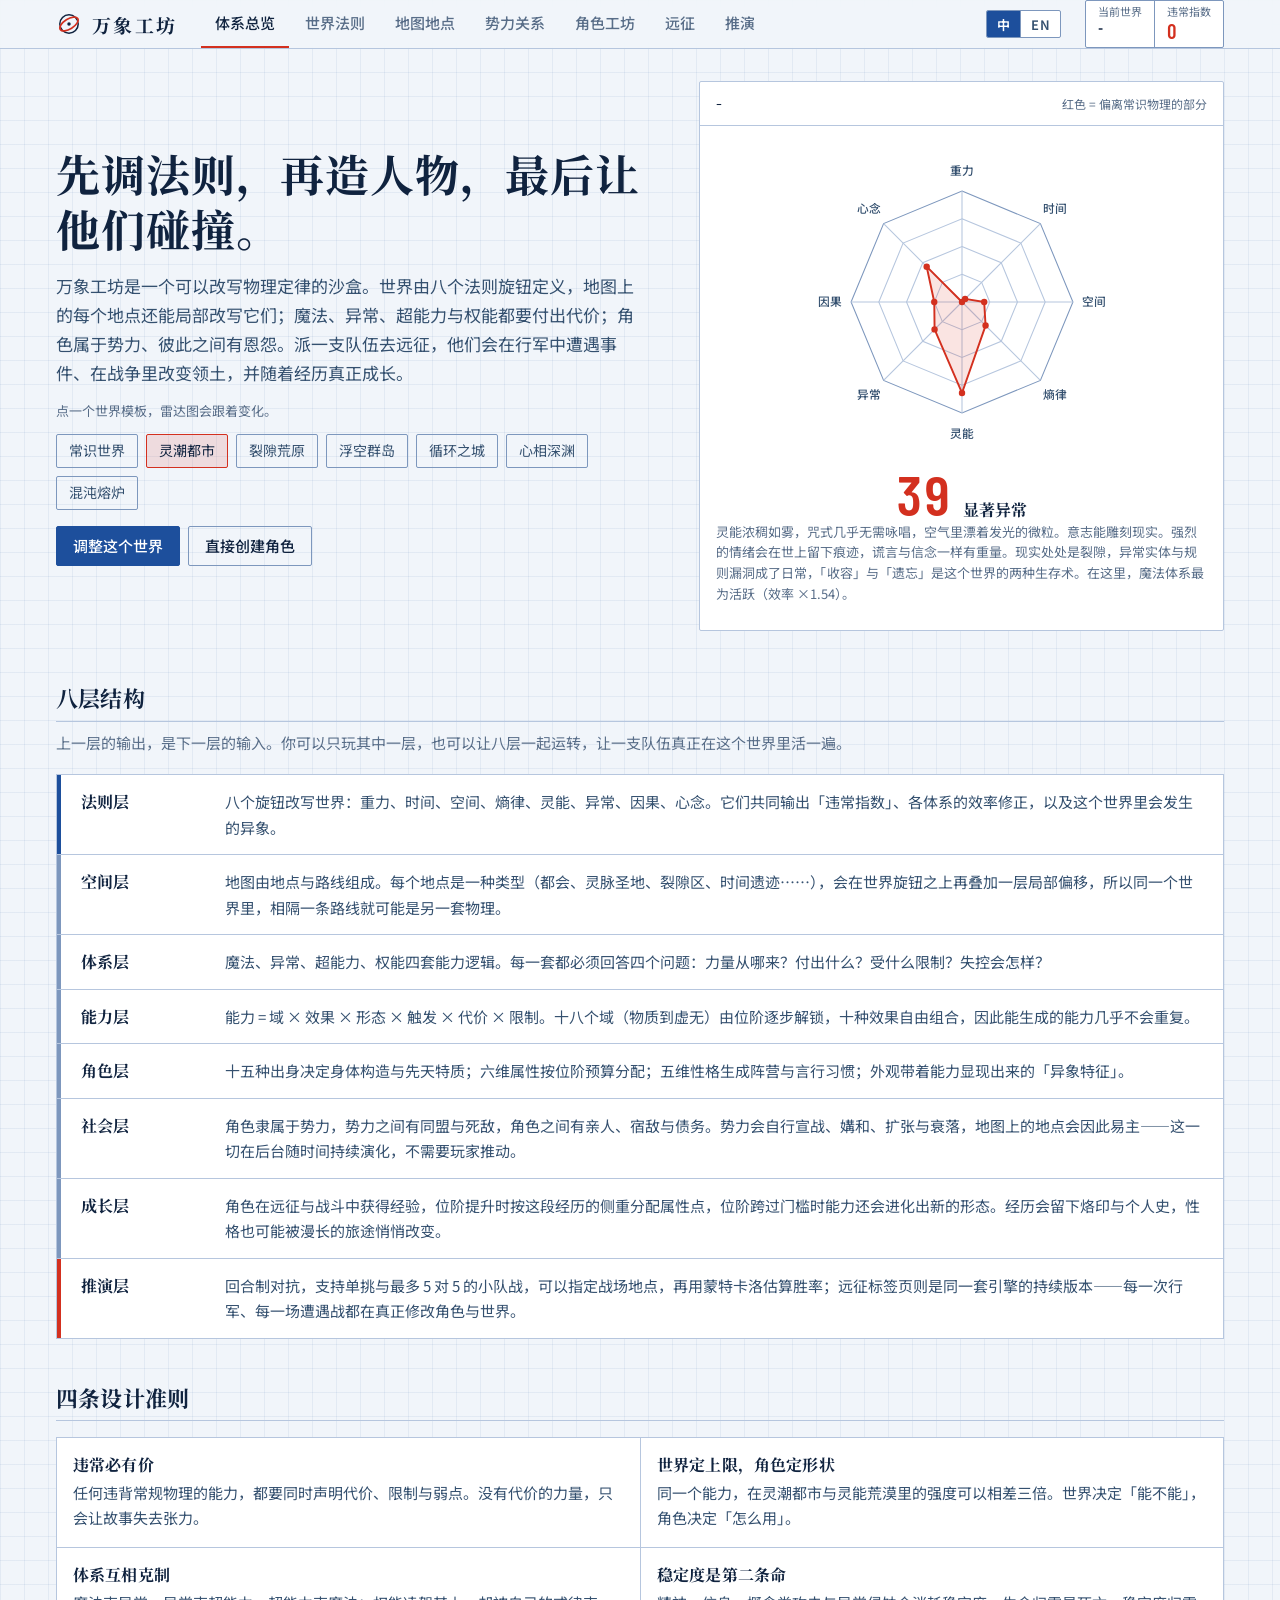
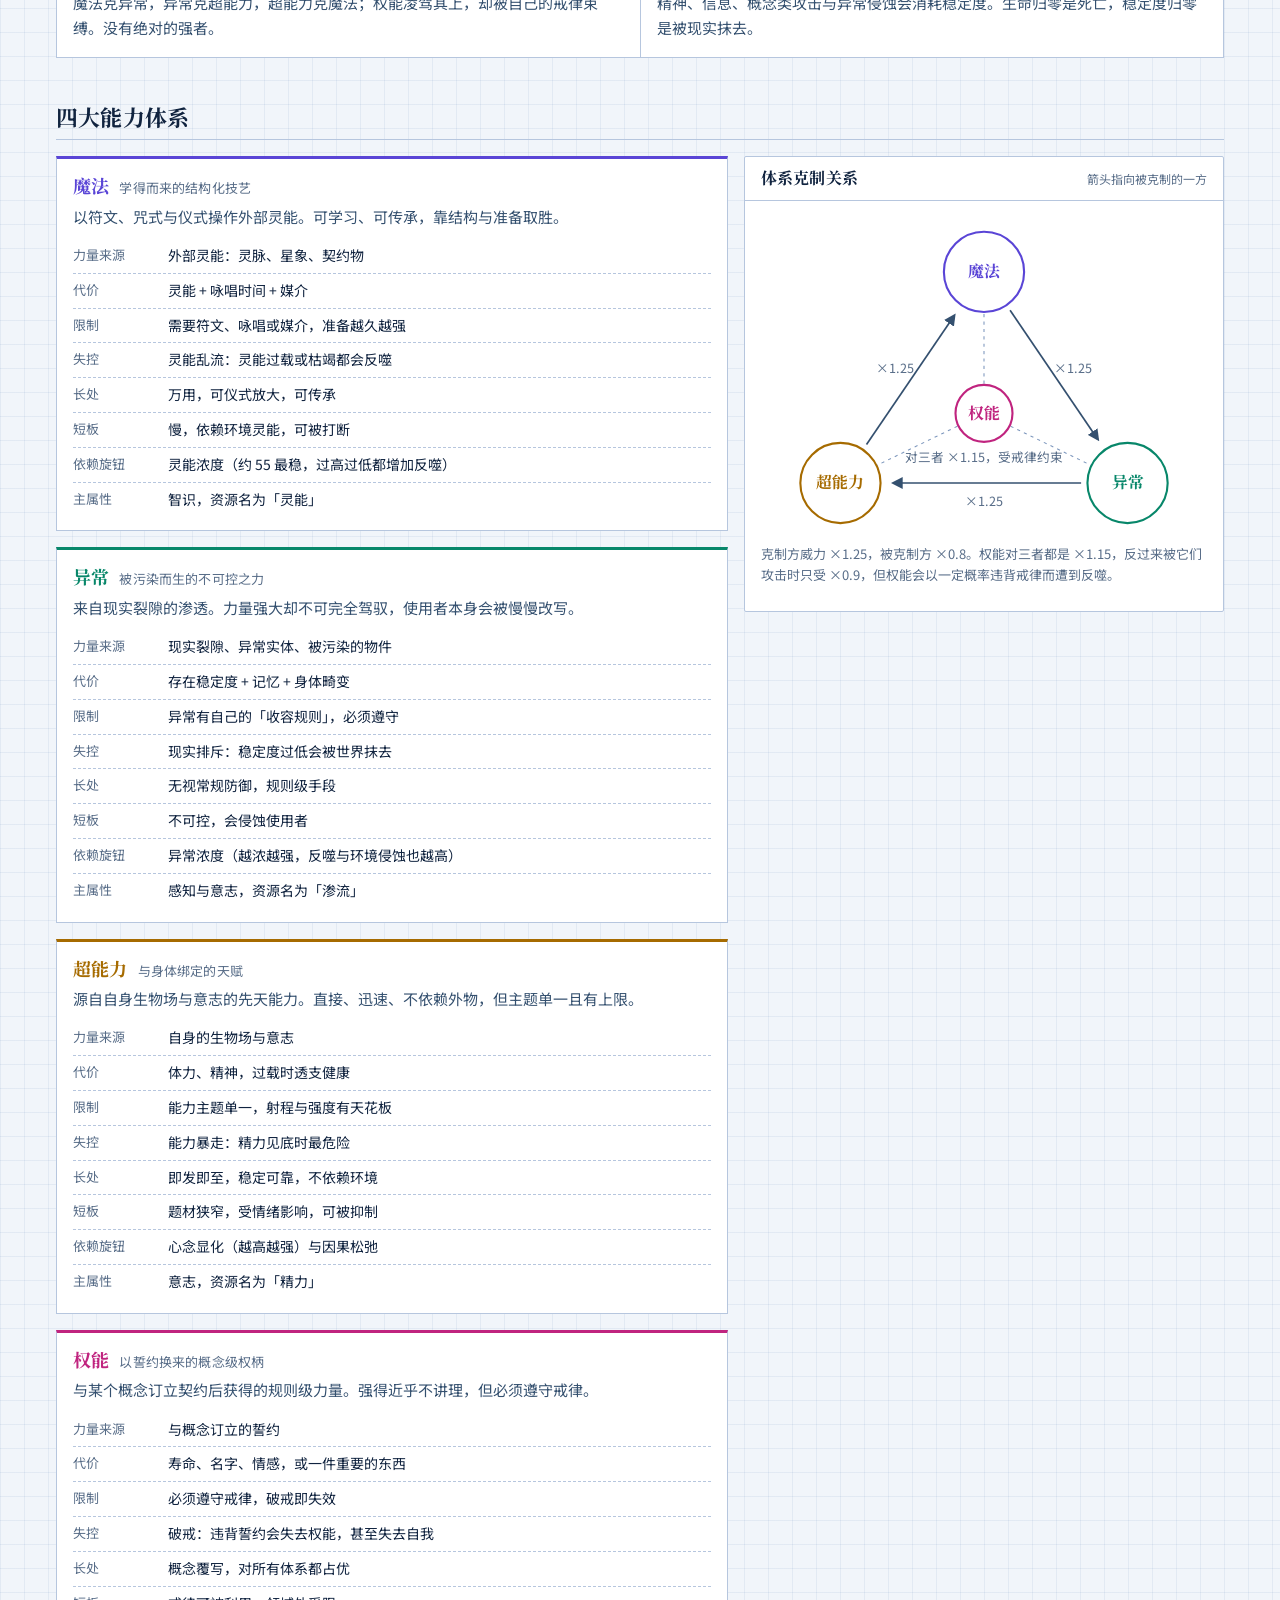
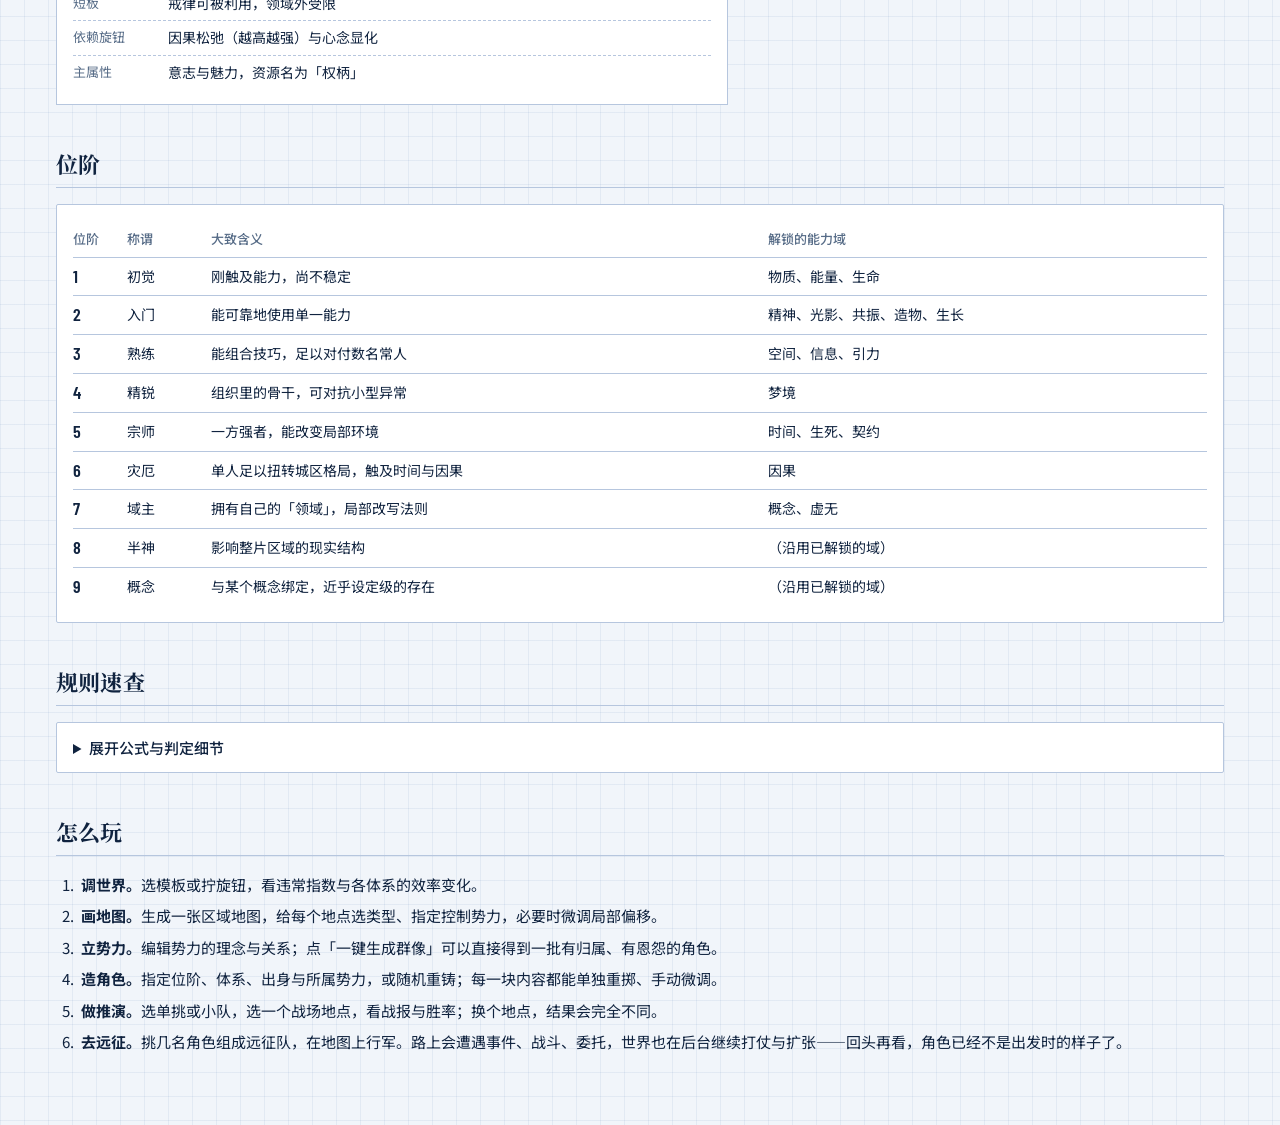
==== commit 5f211989: "ed: add EN version" ====
--- a/realm-forge.html
+++ b/realm-forge.html
@@ -1,9095 +1,9970 @@
-<!doctype html>
+<!DOCTYPE html>
 <html lang="zh-CN">
-  <head>
-    <meta charset="utf-8" />
-    <meta
-      name="viewport"
-      content="width=device-width, initial-scale=1, viewport-fit=cover"
-    />
-    <title>万象工坊 · 沙盒世界与角色系统</title>
-    <link
-      href="https://fonts.googleapis.com/css2?family=Barlow+Condensed:wght@500;600&family=Noto+Sans+SC:wght@400;500;700&family=Noto+Serif+SC:wght@700&display=swap"
-      rel="stylesheet"
-    />
-    <style>
-      /* ==========================================================================
+<head>
+<meta charset="utf-8">
+<meta name="viewport" content="width=device-width, initial-scale=1, viewport-fit=cover">
+<title>万象工坊 · 沙盒世界与角色系统</title>
+<link href="https://fonts.googleapis.com/css2?family=Barlow+Condensed:wght@500;600&family=Noto+Sans+SC:wght@400;500;700&family=Noto+Serif+SC:wght@700&display=swap" rel="stylesheet">
+<style>
+/* ==========================================================================
    万象工坊 · 样式
    视觉概念：制图纸上的「红线批注」。蓝墨线是常识物理，红线是被改写的部分。
    ========================================================================== */
-      :root {
-        --sheet: #f1f5fa;
-        --paper: #ffffff;
-        --paper2: #e8eef7;
-        --rule: #b6c6de;
-        --rule2: #7d97bd;
-        --grid: rgba(29, 79, 156, 0.07);
-        --ink: #10233f;
-        --ink2: #34506f;
-        --ink3: #586d88;
-        --accent: #1d4f9c;
-        --accent-ink: #ffffff;
-        --red: #d3301f;
-        --red-soft: rgba(211, 48, 31, 0.13);
-        --magic: #5a45d6;
-        --anomaly: #08876a;
-        --psi: #a66b00;
-        --dominion: #c0247f;
-        --win: #16803f;
-        --serif:
-          "Noto Serif SC", "Source Han Serif SC", "Songti SC", "STSong",
-          "SimSun", serif;
-        --sans:
-          "Noto Sans SC", "PingFang SC", "Microsoft YaHei", "Hiragino Sans GB",
-          system-ui, sans-serif;
-        --num: "Barlow Condensed", "Arial Narrow", "Noto Sans SC", sans-serif;
-        color-scheme: light;
-        box-sizing: border-box;
-        padding-top: env(safe-area-inset-top, 0px);
-        padding-bottom: env(safe-area-inset-bottom, 0px);
-      }
-      @media (prefers-color-scheme: dark) {
-        :root:not([data-theme="light"]) {
-          --sheet: #0b1b30;
-          --paper: #10253f;
-          --paper2: #0a1a2e;
-          --rule: #2c4f7f;
-          --rule2: #4b78b4;
-          --grid: rgba(140, 185, 255, 0.07);
-          --ink: #e6eefb;
-          --ink2: #b3c5e0;
-          --ink3: #8aa2c4;
-          --accent: #8fbcff;
-          --accent-ink: #08182b;
-          --red: #ff6a55;
-          --red-soft: rgba(255, 106, 85, 0.16);
-          --magic: #a99bff;
-          --anomaly: #4ee0b5;
-          --psi: #ffd166;
-          --dominion: #ff83c4;
-          --win: #62d98d;
-          color-scheme: dark;
-        }
-      }
-      :root[data-theme="dark"] {
-        --sheet: #0b1b30;
-        --paper: #10253f;
-        --paper2: #0a1a2e;
-        --rule: #2c4f7f;
-        --rule2: #4b78b4;
-        --grid: rgba(140, 185, 255, 0.07);
-        --ink: #e6eefb;
-        --ink2: #b3c5e0;
-        --ink3: #8aa2c4;
-        --accent: #8fbcff;
-        --accent-ink: #08182b;
-        --red: #ff6a55;
-        --red-soft: rgba(255, 106, 85, 0.16);
-        --magic: #a99bff;
-        --anomaly: #4ee0b5;
-        --psi: #ffd166;
-        --dominion: #ff83c4;
-        --win: #62d98d;
-        color-scheme: dark;
-      }
-      html {
-        scroll-padding-top: env(safe-area-inset-top, 0px);
-        -webkit-text-size-adjust: 100%;
-      }
-      *,
-      *::before,
-      *::after {
-        box-sizing: border-box;
-      }
-      body {
-        margin: 0;
-        color: var(--ink);
-        font: 400 15px/1.7 var(--sans);
-        background-color: var(--sheet);
-        background-image:
-          linear-gradient(var(--grid) 1px, transparent 1px),
-          linear-gradient(90deg, var(--grid) 1px, transparent 1px);
-        background-size: 24px 24px;
-        -webkit-font-smoothing: antialiased;
-      }
-      h1,
-      h2,
-      h3,
-      h4 {
-        font-family: var(--serif);
-        font-weight: 700;
-        margin: 0;
-        line-height: 1.35;
-        letter-spacing: 0.01em;
-      }
-      p {
-        margin: 0 0 0.7em;
-      }
-      button,
-      input,
-      select,
-      textarea {
-        font: inherit;
-        color: inherit;
-      }
-      :focus-visible {
-        outline: 2px solid var(--accent);
-        outline-offset: 2px;
-      }
-      .skip {
-        position: absolute;
-        left: -999px;
-        top: 0;
-        background: var(--accent);
-        color: var(--accent-ink);
-        padding: 8px 12px;
-        z-index: 100;
-      }
-      .skip:focus {
-        left: 8px;
-        top: 8px;
-      }
-      .num {
-        font-family: var(--num);
-        font-weight: 600;
-        font-variant-numeric: tabular-nums;
-        letter-spacing: 0.01em;
-      }
-      .num.big {
-        font-size: 56px;
-        line-height: 1;
-      }
-      .small {
-        font-size: 13px;
-        color: var(--ink3);
-        line-height: 1.6;
-      }
-      .prose {
-        color: var(--ink2);
-      }
-      [hidden] {
-        display: none !important;
-      }
-
-      /* ---------- 顶栏 ---------- */
-      .top {
-        position: sticky;
-        top: env(safe-area-inset-top, 0px);
-        z-index: 30;
-        background: var(--sheet);
-        background: color-mix(in srgb, var(--sheet) 90%, transparent);
-        -webkit-backdrop-filter: blur(8px);
-        backdrop-filter: blur(8px);
-        border-bottom: 1px solid var(--rule);
-      }
-      .top-in {
-        max-width: 1200px;
-        margin: 0 auto;
-        padding: 0 16px;
-        display: flex;
-        align-items: stretch;
-        gap: 8px 24px;
-        flex-wrap: wrap;
-      }
-      .brand {
-        display: flex;
-        align-items: center;
-        gap: 10px;
-        padding: 8px 0;
-      }
-      .brand-mark {
-        width: 26px;
-        height: 26px;
-        color: var(--ink);
-      }
-      .brand-name {
-        font: 700 19px var(--serif);
-        letter-spacing: 0.12em;
-      }
-      .tabs {
-        display: flex;
-        gap: 2px;
-        overflow-x: auto;
-        scrollbar-width: none;
-        flex: 1 1 auto;
-        order: 3;
-        width: 100%;
-      }
-      .tabs::-webkit-scrollbar {
-        display: none;
-      }
-      .tabs button {
-        appearance: none;
-        background: none;
-        border: 0;
-        border-bottom: 2px solid transparent;
-        color: var(--ink3);
-        padding: 8px 14px;
-        min-height: 44px;
-        white-space: nowrap;
-        cursor: pointer;
-        font-weight: 500;
-      }
-      .tabs button:hover {
-        color: var(--ink);
-      }
-      .tabs button[aria-selected="true"] {
-        color: var(--ink);
-        border-bottom-color: var(--red);
-      }
-      .tblock {
-        margin-left: auto;
-        align-self: center;
-        display: flex;
-        border: 1px solid var(--rule2);
-        background: var(--paper);
-        cursor: pointer;
-        padding: 0;
-        text-align: left;
-        border-radius: 2px;
-      }
-      .tblock:hover {
-        border-color: var(--accent);
-      }
-      .tb-cell {
-        display: flex;
-        flex-direction: column;
-        padding: 3px 12px;
-        min-width: 64px;
-      }
-      .tb-cell + .tb-cell {
-        border-left: 1px solid var(--rule2);
-      }
-      .tb-cell i {
-        font-style: normal;
-        font-size: 11px;
-        color: var(--ink3);
-        line-height: 1.3;
-      }
-      .tb-cell b {
-        font-size: 14px;
-        line-height: 1.3;
-        max-width: 9em;
-        overflow: hidden;
-        text-overflow: ellipsis;
-        white-space: nowrap;
-      }
-      .tb-cell b.num {
-        font-size: 20px;
-        color: var(--red);
-      }
-      @media (min-width: 760px) {
-        .tabs {
-          order: 0;
-          width: auto;
-        }
-        .top-in {
-          flex-wrap: nowrap;
-        }
-        .brand {
-          padding: 0;
-        }
-      }
-
-      .wrap {
-        max-width: 1200px;
-        margin: 0 auto;
-        padding: 24px 16px 64px;
-      }
-      .tabpanel > * + * {
-        margin-top: 16px;
-      }
-
-      /* ---------- 面板 ---------- */
-      .panel {
-        background: var(--paper);
-        border: 1px solid var(--rule);
-        border-radius: 2px;
-      }
-      .panel-h {
-        display: flex;
-        justify-content: space-between;
-        align-items: baseline;
-        gap: 12px;
-        padding: 10px 16px;
-        border-bottom: 1px solid var(--rule);
-      }
-      .panel-h h3 {
-        font-size: 16px;
-      }
-      .panel-h small {
-        font-size: 12px;
-        color: var(--ink3);
-        text-align: right;
-      }
-      .panel > .body,
-      .panel .body {
-        padding: 16px;
-      }
-      .col {
-        display: flex;
-        flex-direction: column;
-        gap: 16px;
-        min-width: 0;
-      }
-      .split {
-        display: grid;
-        gap: 16px;
-        grid-template-columns: minmax(0, 1fr);
-      }
-      @media (min-width: 900px) {
-        .split {
-          grid-template-columns: minmax(0, 1fr) minmax(0, 1fr);
-        }
-        .char-split {
-          grid-template-columns: minmax(0, 400px) minmax(0, 1fr);
-        }
-      }
-      h2.sec {
-        font-size: 22px;
-        margin-top: 44px;
-        padding-bottom: 8px;
-        border-bottom: 1px solid var(--rule);
-      }
-      .sec-sub {
-        color: var(--ink3);
-        margin: 8px 0 0;
-      }
-      .scroll {
-        overflow-x: auto;
-      }
-
-      /* ---------- 表单 ---------- */
-      .field {
-        display: block;
-        margin-bottom: 16px;
-      }
-      .field > span:first-child {
-        display: block;
-        font-weight: 500;
-        margin-bottom: 6px;
-        font-size: 14px;
-      }
-      .field b {
-        font-weight: 500;
-        color: var(--accent);
-        margin-left: 6px;
-      }
-      .inline {
-        display: flex;
-        gap: 8px;
-      }
-      input[type="text"],
-      select,
-      textarea {
-        width: 100%;
-        background: var(--paper2);
-        border: 1px solid var(--rule);
-        border-radius: 2px;
-        padding: 8px 10px;
-        min-height: 40px;
-      }
-      input[type="text"]:focus,
-      select:focus,
-      textarea:focus {
-        border-color: var(--accent);
-        outline: none;
-        box-shadow: 0 0 0 1px var(--accent);
-      }
-      textarea {
-        font: 13px/1.5 var(--sans);
-        resize: vertical;
-      }
-      .btn {
-        appearance: none;
-        min-height: 40px;
-        padding: 0 16px;
-        border: 1px solid var(--rule2);
-        background: transparent;
-        color: var(--ink);
-        border-radius: 2px;
-        cursor: pointer;
-        font-weight: 500;
-        white-space: nowrap;
-      }
-      .btn:hover {
-        border-color: var(--accent);
-        color: var(--accent);
-      }
-      .btn.primary {
-        background: var(--accent);
-        border-color: var(--accent);
-        color: var(--accent-ink);
-      }
-      .btn.primary:hover {
-        filter: brightness(1.1);
-        color: var(--accent-ink);
-      }
-      .btnrow {
-        display: flex;
-        flex-wrap: wrap;
-        gap: 8px;
-        margin-top: 16px;
-      }
-      .btnrow.tight {
-        margin-top: 12px;
-      }
-      .field + .btnrow,
-      .panel .body > .btnrow:first-child {
-        margin-top: 0;
-        margin-bottom: 16px;
-      }
-      .chips {
-        display: flex;
-        flex-wrap: wrap;
-        gap: 8px;
-        margin: 12px 0 0;
-      }
-      .chip {
-        appearance: none;
-        border: 1px solid var(--rule2);
-        background: transparent;
-        color: var(--ink2);
-        padding: 4px 12px;
-        min-height: 34px;
-        border-radius: 2px;
-        cursor: pointer;
-        font-size: 14px;
-      }
-      .chip:hover {
-        border-color: var(--accent);
-        color: var(--ink);
-      }
-      .chip[aria-pressed="true"] {
-        border-color: var(--red);
-        color: var(--ink);
-        background: var(--red-soft);
-      }
-      .tag {
-        display: inline-block;
-        padding: 1px 8px;
-        border: 1px solid var(--rule2);
-        border-radius: 2px;
-        font-size: 12px;
-        color: var(--ink2);
-        line-height: 1.7;
-      }
-      .tag.hue {
-        color: var(--c);
-        border-color: var(--c);
-      }
-      .c-magic {
-        --c: var(--magic);
-      }
-      .c-anomaly {
-        --c: var(--anomaly);
-      }
-      .c-psi {
-        --c: var(--psi);
-      }
-      .c-dominion {
-        --c: var(--dominion);
-      }
-
-      /* ---------- 量规（滑块）：红线 = 偏离 ---------- */
-      .gauge {
-        position: relative;
-        height: 30px;
-        --a: 0;
-        --b: 0;
-        --base: 0;
-      }
-      .gauge .trk {
-        position: absolute;
-        left: 7px;
-        right: 7px;
-        top: 50%;
-        height: 1px;
-        background: var(--rule2);
-      }
-      .gauge .tick {
-        position: absolute;
-        top: 50%;
-        width: 1px;
-        height: 14px;
-        background: var(--rule2);
-        left: calc(7px + (100% - 14px) * var(--base));
-        transform: translateY(-50%);
-      }
-      .gauge .fill {
-        position: absolute;
-        top: 50%;
-        height: 4px;
-        transform: translateY(-50%);
-        background: var(--accent);
-        left: calc(7px + (100% - 14px) * var(--a));
-        width: calc((100% - 14px) * (var(--b) - var(--a)));
-      }
-      .gauge[data-mode="dev"] .fill {
-        background: var(--red);
-        height: 5px;
-      }
-      .gauge input {
-        position: absolute;
-        inset: 0;
-        width: 100%;
-        height: 100%;
-        margin: 0;
-        background: transparent;
-        -webkit-appearance: none;
-        appearance: none;
-        cursor: pointer;
-      }
-      .gauge input::-webkit-slider-runnable-track {
-        height: 30px;
-        background: transparent;
-      }
-      .gauge input::-webkit-slider-thumb {
-        -webkit-appearance: none;
-        appearance: none;
-        box-sizing: border-box;
-        width: 14px;
-        height: 24px;
-        margin-top: 3px;
-        background: var(--paper);
-        border: 2px solid var(--ink);
-        border-radius: 2px;
-      }
-      .gauge input::-moz-range-track {
-        height: 30px;
-        background: transparent;
-      }
-      .gauge input::-moz-range-thumb {
-        box-sizing: border-box;
-        width: 14px;
-        height: 24px;
-        background: var(--paper);
-        border: 2px solid var(--ink);
-        border-radius: 2px;
-      }
-      .gauge input:focus {
-        outline: none;
-      }
-      .gauge input:focus-visible::-webkit-slider-thumb {
-        outline: 2px solid var(--accent);
-        outline-offset: 2px;
-      }
-      .gauge input:focus-visible::-moz-range-thumb {
-        outline: 2px solid var(--accent);
-        outline-offset: 2px;
-      }
-
-      .dial {
-        padding: 10px 0 12px;
-        border-bottom: 1px dashed var(--rule);
-      }
-      .dial:last-child {
-        border-bottom: 0;
-      }
-      .dial-h {
-        display: flex;
-        justify-content: space-between;
-        align-items: baseline;
-      }
-      .dial-h b {
-        font: 700 15px var(--serif);
-      }
-      .dial-h .ro {
-        font: 600 18px var(--num);
-        color: var(--ink2);
-      }
-      .dial.off .ro {
-        color: var(--red);
-      }
-      .dial-f {
-        display: flex;
-        justify-content: space-between;
-        font-size: 12px;
-        color: var(--ink3);
-      }
-      .dial .hint {
-        font-size: 12px;
-        color: var(--ink3);
-        margin: 2px 0 0;
-      }
-      .dial-group + .dial-group {
-        margin-top: 20px;
-      }
-      .dial-group > h4 {
-        font-size: 14px;
-        color: var(--ink2);
-        border-left: 3px solid var(--red);
-        padding-left: 8px;
-      }
-      .dial-group > p {
-        font-size: 12px;
-        color: var(--ink3);
-        margin: 4px 0 4px 11px;
-      }
-
-      .arow {
-        display: grid;
-        grid-template-columns: 4.2em minmax(0, 1fr) 5.2em;
-        gap: 8px;
-        align-items: center;
-      }
-      .arow .lab {
-        font-size: 14px;
-      }
-      .arow .val {
-        text-align: right;
-        font: 600 18px var(--num);
-      }
-      .arow .val em {
-        font: 400 12px var(--sans);
-        font-style: normal;
-        color: var(--ink3);
-        margin-left: 3px;
-      }
-      .arow.p {
-        grid-template-columns: 3.4em minmax(0, 1fr) 3.4em;
-      }
-      .arow.p .l,
-      .arow.p .r {
-        font-size: 12px;
-        color: var(--ink3);
-      }
-      .arow.p .r {
-        text-align: right;
-      }
-      .arow.p .l {
-        text-align: left;
-      }
-      .over {
-        color: var(--red);
-      }
-
-      /* ---------- 雷达 ---------- */
-      .radar-wrap {
-        width: 100%;
-        max-width: 320px;
-        margin: 0 auto;
-      }
-      .radar {
-        width: 100%;
-        height: auto;
-        display: block;
-        overflow: visible;
-      }
-      .rd-grid {
-        fill: none;
-        stroke: var(--rule);
-        stroke-width: 1;
-      }
-      .rd-grid.base {
-        stroke: var(--rule2);
-      }
-      .rd-axis {
-        stroke: var(--rule);
-        stroke-width: 1;
-      }
-      .rd-area {
-        fill: var(--red-soft);
-        stroke: var(--red);
-        stroke-width: 1.8;
-        stroke-linejoin: round;
-      }
-      .rd-area.ink {
-        fill: var(--paper2);
-        fill: color-mix(in srgb, var(--accent) 16%, transparent);
-        stroke: var(--accent);
-      }
-      .rd-dot {
-        fill: var(--red);
-      }
-      .rd-dot.ink {
-        fill: var(--accent);
-      }
-      .rd-label {
-        fill: var(--ink2);
-        font: 500 11px var(--sans);
-        text-anchor: middle;
-      }
-      .hero-read {
-        display: flex;
-        align-items: baseline;
-        gap: 12px;
-        justify-content: center;
-        margin-top: 4px;
-      }
-      .hero-read .num {
-        color: var(--red);
-      }
-      .hero-lab {
-        font: 700 16px var(--serif);
-      }
-      .wr-read {
-        display: grid;
-        gap: 8px;
-        align-items: center;
-        grid-template-columns: minmax(0, 1fr);
-      }
-      .wr-num {
-        text-align: center;
-      }
-      .wr-num .num {
-        display: block;
-        color: var(--red);
-      }
-      @media (min-width: 520px) {
-        .wr-read {
-          grid-template-columns: minmax(0, 1fr) 120px;
-        }
-      }
-
-      /* ---------- 总览页 ---------- */
-      .hero {
-        display: grid;
-        gap: 24px;
-        grid-template-columns: minmax(0, 1fr);
-        align-items: center;
-        padding: 8px 0 8px;
-      }
-      @media (min-width: 900px) {
-        .hero {
-          grid-template-columns: minmax(0, 1.15fr) minmax(0, 1fr);
-          gap: 40px;
-        }
-      }
-      .hero h1 {
-        font-size: clamp(28px, 5vw, 44px);
-        line-height: 1.25;
-        letter-spacing: 0.02em;
-      }
-      .lead {
-        font-size: 17px;
-        color: var(--ink2);
-        margin: 16px 0 12px;
-        max-width: 34em;
-      }
-      .hint-line {
-        font-size: 13px;
-        color: var(--ink3);
-        margin: 0;
-      }
-      .hero-fig {
-        margin: 0;
-      }
-      .layers {
-        list-style: none;
-        margin: 20px 0 0;
-        padding: 0;
-        counter-reset: l;
-        display: grid;
-        gap: 0;
-      }
-      .layers li {
-        position: relative;
-        padding: 14px 16px 14px 24px;
-        border: 1px solid var(--rule);
-        background: var(--paper);
-        margin-top: -1px;
-        display: grid;
-        gap: 4px 24px;
-      }
-      .layers li::before {
-        content: "";
-        position: absolute;
-        left: 0;
-        top: 0;
-        bottom: 0;
-        width: 4px;
-        background: var(--rule2);
-      }
-      .layers li:nth-child(1)::before {
-        background: var(--accent);
-      }
-      .layers li:last-child::before {
-        background: var(--red);
-      }
-      .layers h3 {
-        font-size: 16px;
-      }
-      .layers p {
-        margin: 0;
-        color: var(--ink2);
-      }
-      @media (min-width: 760px) {
-        .layers li {
-          grid-template-columns: 8em minmax(0, 1fr);
-          align-items: baseline;
-        }
-      }
-      .rules {
-        display: grid;
-        gap: 0;
-        margin-top: 16px;
-        grid-template-columns: minmax(0, 1fr);
-        border: 1px solid var(--rule);
-        background: var(--paper);
-      }
-      .rules > div {
-        padding: 16px;
-        border-top: 1px solid var(--rule);
-      }
-      .rules > div:first-child {
-        border-top: 0;
-      }
-      .rules h3 {
-        font-size: 16px;
-        margin-bottom: 4px;
-      }
-      .rules p {
-        margin: 0;
-        color: var(--ink2);
-      }
-      @media (min-width: 760px) {
-        .rules {
-          grid-template-columns: 1fr 1fr;
-        }
-        .rules > div:nth-child(2) {
-          border-top: 0;
-        }
-        .rules > div:nth-child(even) {
-          border-left: 1px solid var(--rule);
-        }
-      }
-      .sys-split {
-        display: grid;
-        gap: 16px;
-        margin-top: 16px;
-        grid-template-columns: minmax(0, 1fr);
-        align-items: start;
-      }
-      @media (min-width: 900px) {
-        .sys-split {
-          grid-template-columns: minmax(0, 1.4fr) minmax(0, 1fr);
-        }
-      }
-      .sys-cards {
-        display: grid;
-        gap: 16px;
-      }
-      .sys {
-        background: var(--paper);
-        border: 1px solid var(--rule);
-        border-top: 3px solid var(--c);
-        padding: 14px 16px;
-      }
-      .sys h3 {
-        font-size: 18px;
-        color: var(--c);
-        display: flex;
-        align-items: baseline;
-        gap: 10px;
-        flex-wrap: wrap;
-      }
-      .sys h3 small {
-        font: 400 13px var(--sans);
-        color: var(--ink3);
-      }
-      .sys > p {
-        margin: 6px 0 10px;
-        color: var(--ink2);
-      }
-      .kv {
-        margin: 0;
-        display: grid;
-        gap: 0;
-      }
-      .kv > div {
-        display: grid;
-        grid-template-columns: 5.5em minmax(0, 1fr);
-        gap: 12px;
-        padding: 5px 0;
-        border-top: 1px dashed var(--rule);
-      }
-      .kv > div:first-child {
-        border-top: 0;
-      }
-      .kv dt {
-        color: var(--ink3);
-        font-size: 13px;
-      }
-      .kv dd {
-        margin: 0;
-        font-size: 14px;
-      }
-      .tri-panel svg {
-        width: 100%;
-        height: auto;
-        display: block;
-        max-width: 380px;
-        margin: 0 auto;
-      }
-      .tbl {
-        width: 100%;
-        border-collapse: collapse;
-        font-size: 14px;
-        min-width: 460px;
-      }
-      .tbl th,
-      .tbl td {
-        text-align: left;
-        padding: 7px 12px 7px 0;
-        border-bottom: 1px solid var(--rule);
-        vertical-align: top;
-      }
-      .tbl th {
-        font-weight: 500;
-        color: var(--ink3);
-        font-size: 13px;
-      }
-      .tbl td:first-child,
-      .tbl th:first-child {
-        width: 3em;
-      }
-      .tbl td.n {
-        font: 600 18px var(--num);
-      }
-      .tbl tr:last-child td {
-        border-bottom: 0;
-      }
-      .formula > summary {
-        cursor: pointer;
-        padding: 12px 16px;
-        font-weight: 500;
-      }
-      .formula[open] > summary {
-        border-bottom: 1px solid var(--rule);
-      }
-      .howto {
-        margin: 16px 0 0;
-        padding-left: 1.4em;
-      }
-      .howto li {
-        margin-bottom: 6px;
-        padding-left: 4px;
-      }
-
-      /* ---------- 世界页 ---------- */
-      .mods {
-        display: grid;
-        gap: 8px;
-      }
-      .mod {
-        display: grid;
-        grid-template-columns: 4em minmax(0, 1fr) 3.6em;
-        gap: 10px;
-        align-items: center;
-      }
-      .mod .nm {
-        font-weight: 500;
-        color: var(--c);
-      }
-      .mini {
-        height: 8px;
-        background: var(--paper2);
-        border: 1px solid var(--rule);
-        position: relative;
-      }
-      .mini i {
-        position: absolute;
-        left: 0;
-        top: 0;
-        bottom: 0;
-        background: var(--c, var(--accent));
-      }
-      .mini i.red {
-        background: var(--red);
-      }
-      .mod .mini u {
-        position: absolute;
-        top: -3px;
-        bottom: -3px;
-        width: 1px;
-        background: var(--ink);
-        left: calc(100% / 1.9);
-      }
-      .mod .mv {
-        text-align: right;
-        font: 600 18px var(--num);
-      }
-      .chips-info {
-        display: flex;
-        flex-wrap: wrap;
-        gap: 6px;
-        margin-top: 14px;
-      }
-      .phen {
-        list-style: none;
-        margin: 0;
-        padding: 0;
-        display: grid;
-        gap: 8px;
-      }
-      .phen li {
-        border-left: 3px solid var(--red);
-        padding: 2px 0 2px 10px;
-      }
-      .phen b {
-        font: 700 14px var(--serif);
-      }
-      .phen p {
-        margin: 0;
-        font-size: 13px;
-        color: var(--ink2);
-      }
-      .phen li.none {
-        border-left-color: var(--rule2);
-        color: var(--ink3);
-        font-size: 14px;
-      }
-      .evlog {
-        margin: 12px 0 0;
-        padding: 0;
-        list-style: none;
-        display: grid;
-        gap: 8px;
-      }
-      .evlog li {
-        padding: 8px 12px;
-        background: var(--paper2);
-        border: 1px solid var(--rule);
-        font-size: 14px;
-      }
-      .evlog li b {
-        color: var(--red);
-        font-weight: 500;
-        margin-right: 6px;
-      }
-
-      /* ---------- 角色页 ---------- */
-      .syspick {
-        display: grid;
-        grid-template-columns: 1fr 1fr;
-        gap: 8px;
-      }
-      .syspick button {
-        appearance: none;
-        text-align: left;
-        padding: 8px 10px;
-        border: 1px solid var(--rule);
-        background: var(--paper2);
-        border-radius: 2px;
-        cursor: pointer;
-        min-height: 44px;
-      }
-      .syspick button b {
-        display: block;
-        color: var(--c);
-        font: 700 15px var(--serif);
-        margin: 0;
-      }
-      .syspick button span {
-        font-size: 12px;
-        color: var(--ink3);
-        line-height: 1.4;
-        display: block;
-      }
-      .syspick button[aria-pressed="true"] {
-        border-color: var(--c);
-        box-shadow: inset 0 0 0 1px var(--c);
-        background: var(--paper);
-      }
-      .card-head {
-        display: grid;
-        grid-template-columns: 96px minmax(0, 1fr);
-        gap: 16px;
-        align-items: center;
-      }
-      @media (min-width: 520px) {
-        .card-head {
-          grid-template-columns: 112px minmax(0, 1fr);
-        }
-      }
-      .sigil {
-        width: 100%;
-        height: auto;
-        color: var(--c);
-        display: block;
-      }
-      .sg-a {
-        fill: none;
-        stroke: currentColor;
-        stroke-width: 1.1;
-      }
-      .sg-b {
-        fill: none;
-        stroke: currentColor;
-        stroke-width: 1;
-        stroke-dasharray: 2 3;
-        opacity: 0.7;
-      }
-      .sg-f {
-        fill: currentColor;
-      }
-      .who h2 {
-        font-size: 26px;
-        line-height: 1.2;
-      }
-      .who .ttl {
-        color: var(--ink2);
-        margin: 2px 0 8px;
-      }
-      .tags {
-        display: flex;
-        flex-wrap: wrap;
-        gap: 6px;
-      }
-      .stats {
-        display: grid;
-        grid-template-columns: repeat(3, minmax(0, 1fr));
-        gap: 0;
-        border: 1px solid var(--rule);
-        margin-top: 16px;
-      }
-      @media (min-width: 560px) {
-        .stats {
-          grid-template-columns: repeat(6, minmax(0, 1fr));
-        }
-      }
-      .stat {
-        padding: 8px 10px;
-        border-left: 1px solid var(--rule);
-        border-top: 1px solid var(--rule);
-        margin: -1px 0 0 -1px;
-      }
-      .stat .num {
-        display: block;
-        font-size: 26px;
-        line-height: 1.1;
-      }
-      .stat span {
-        font-size: 12px;
-        color: var(--ink3);
-      }
-      .stat.hot .num {
-        color: var(--red);
-      }
-      .cblock {
-        margin-top: 20px;
-      }
-      .cblock > h4 {
-        font-size: 15px;
-        padding-bottom: 6px;
-        margin-bottom: 8px;
-        border-bottom: 1px solid var(--rule);
-        display: flex;
-        justify-content: space-between;
-        align-items: baseline;
-        gap: 12px;
-      }
-      .cblock > h4 small {
-        font: 400 12px var(--sans);
-        color: var(--ink3);
-      }
-      .attr-split {
-        display: grid;
-        gap: 12px;
-        grid-template-columns: minmax(0, 1fr);
-        align-items: center;
-      }
-      @media (min-width: 560px) {
-        .attr-split {
-          grid-template-columns: 230px minmax(0, 1fr);
-        }
-      }
-      .attr-list {
-        display: grid;
-        gap: 4px;
-      }
-      .ab {
-        border-left: 3px solid var(--c);
-        background: var(--paper2);
-        padding: 10px 12px;
-        margin-top: 8px;
-      }
-      .ab-h {
-        display: flex;
-        justify-content: space-between;
-        gap: 12px;
-        align-items: baseline;
-        flex-wrap: wrap;
-      }
-      .ab-h b {
-        font: 700 15px var(--serif);
-      }
-      .ab-h span {
-        font-size: 12px;
-        color: var(--ink3);
-      }
-      .ab p {
-        margin: 4px 0 6px;
-        font-size: 14px;
-        color: var(--ink2);
-      }
-      .ab .tags {
-        margin-bottom: 4px;
-      }
-      .ab .cl {
-        font-size: 13px;
-        color: var(--ink2);
-      }
-      .ab .cl b {
-        font-weight: 500;
-        color: var(--ink3);
-        margin-right: 4px;
-      }
-      .price {
-        display: grid;
-        gap: 0;
-        margin-top: 8px;
-        border: 1px solid var(--red);
-        background: var(--red-soft);
-      }
-      .price > div {
-        display: grid;
-        grid-template-columns: 5em minmax(0, 1fr);
-        gap: 10px;
-        padding: 6px 12px;
-        font-size: 14px;
-      }
-      .price > div + div {
-        border-top: 1px dashed var(--red);
-      }
-      .price dt,
-      .price b {
-        color: var(--red);
-        font-weight: 500;
-      }
-      .worldnote {
-        margin-top: 16px;
-        padding: 10px 14px;
-        border: 1px dashed var(--rule2);
-        font-size: 14px;
-        color: var(--ink2);
-      }
-      .worldnote b {
-        color: var(--c);
-      }
-      .roster {
-        display: grid;
-        gap: 12px;
-        grid-template-columns: repeat(auto-fill, minmax(240px, 1fr));
-        margin-top: 16px;
-      }
-      .rcard {
-        background: var(--paper);
-        border: 1px solid var(--rule);
-        border-top: 3px solid var(--c);
-        padding: 12px;
-        display: grid;
-        grid-template-columns: 56px minmax(0, 1fr);
-        gap: 10px;
-      }
-      .rcard .sigil {
-        width: 56px;
-      }
-      .rcard b {
-        font: 700 16px var(--serif);
-        display: block;
-      }
-      .rcard .small {
-        margin: 0;
-      }
-      .rcard .acts {
-        grid-column: 1 / -1;
-        display: flex;
-        gap: 6px;
-        flex-wrap: wrap;
-      }
-      .rcard .btn {
-        min-height: 34px;
-        padding: 0 10px;
-        font-size: 13px;
-      }
-      .empty {
-        border: 1px dashed var(--rule2);
-        padding: 20px;
-        color: var(--ink3);
-        text-align: center;
-        grid-column: 1 / -1;
-      }
-
-      /* ---------- 推演页 ---------- */
-      .sim-pick {
-        display: grid;
-        gap: 0 16px;
-        grid-template-columns: minmax(0, 1fr);
-      }
-      @media (min-width: 640px) {
-        .sim-pick {
-          grid-template-columns: 1fr 1fr;
-        }
-      }
-      .banner {
-        padding: 18px 20px;
-        border: 1px solid var(--rule);
-        background: var(--paper);
-        border-left: 6px solid var(--c, var(--accent));
-      }
-      .banner h3 {
-        font-size: 24px;
-      }
-      .banner p {
-        margin: 4px 0 0;
-        color: var(--ink2);
-      }
-      .duelists {
-        display: grid;
-        gap: 16px;
-        grid-template-columns: minmax(0, 1fr);
-      }
-      @media (min-width: 760px) {
-        .duelists {
-          grid-template-columns: 1fr 1fr;
-        }
-      }
-      .duelist {
-        padding: 14px 16px;
-      }
-      .duelist h4 {
-        font-size: 17px;
-        color: var(--c);
-        margin-bottom: 6px;
-      }
-      .meter {
-        margin-top: 8px;
-      }
-      .meter > div:first-child {
-        display: flex;
-        justify-content: space-between;
-        font-size: 13px;
-        color: var(--ink3);
-      }
-      .wr {
-        display: flex;
-        height: 34px;
-        border: 1px solid var(--rule2);
-        margin: 8px 0;
-        font: 600 16px var(--num);
-      }
-      .wr > div {
-        display: flex;
-        align-items: center;
-        justify-content: center;
-        min-width: 0;
-        overflow: hidden;
-        color: #fff;
-      }
-      .wr .wa {
-        background: var(--accent);
-        color: var(--accent-ink);
-      }
-      .wr .wd {
-        background: var(--paper2);
-        color: var(--ink2);
-      }
-      .wr .wb {
-        background: var(--red);
-        color: #fff;
-      }
-      .wr-legend {
-        display: flex;
-        justify-content: space-between;
-        font-size: 13px;
-        color: var(--ink2);
-        gap: 8px;
-        flex-wrap: wrap;
-      }
-      .tl {
-        width: 100%;
-        height: auto;
-        display: block;
-      }
-      .tl .g {
-        stroke: var(--rule);
-        stroke-width: 1;
-      }
-      .tl .la {
-        fill: none;
-        stroke: var(--accent);
-        stroke-width: 2.4;
-        stroke-linejoin: round;
-      }
-      .tl .lb {
-        fill: none;
-        stroke: var(--red);
-        stroke-width: 2.4;
-        stroke-linejoin: round;
-        stroke-dasharray: 6 3;
-      }
-      .tl text {
-        fill: var(--ink3);
-        font: 11px var(--sans);
-      }
-      .legend {
-        display: flex;
-        gap: 16px;
-        font-size: 13px;
-        color: var(--ink2);
-        margin-top: 4px;
-        flex-wrap: wrap;
-      }
-      .legend i {
-        display: inline-block;
-        width: 22px;
-        height: 0;
-        border-top: 3px solid var(--accent);
-        vertical-align: middle;
-        margin-right: 6px;
-      }
-      .legend i.b {
-        border-top: 3px dashed var(--red);
-      }
-      .log {
-        list-style: none;
-        margin: 0;
-        padding: 0;
-        max-height: 520px;
-        overflow-y: auto;
-      }
-      .log li {
-        padding: 5px 12px;
-        font-size: 14px;
-        border-left: 3px solid var(--rule);
-        margin-top: 2px;
-      }
-      .log li.r {
-        margin-top: 12px;
-        padding: 4px 0;
-        border: 0;
-        border-bottom: 1px solid var(--rule);
-        font: 700 14px var(--serif);
-        color: var(--ink2);
-        position: sticky;
-        top: 0;
-        background: var(--paper);
-      }
-      .log li.ia {
-        border-left-color: var(--accent);
-      }
-      .log li.ib {
-        border-left-color: var(--red);
-      }
-      .log li.w {
-        border-left-color: var(--rule2);
-        color: var(--ink3);
-        font-size: 13px;
-      }
-      .log li.b {
-        background: var(--red-soft);
-      }
-      .log li.c {
-        font-weight: 500;
-      }
-      .log li.m {
-        color: var(--ink3);
-      }
-      .log li.e {
-        font-weight: 700;
-        border-left-width: 6px;
-        margin-top: 10px;
-      }
-
-      #toast {
-        position: fixed;
-        left: 50%;
-        bottom: calc(24px + env(safe-area-inset-bottom, 0px));
-        transform: translate(-50%, 12px);
-        background: var(--ink);
-        color: var(--sheet);
-        padding: 9px 18px;
-        font-size: 14px;
-        border-radius: 2px;
-        opacity: 0;
-        pointer-events: none;
-        transition:
-          opacity 0.2s,
-          transform 0.2s;
-        z-index: 50;
-      }
-      #toast.on {
-        opacity: 1;
-        transform: translate(-50%, 0);
-      }
-      @media (prefers-reduced-motion: reduce) {
-        #toast {
-          transition: none;
-        }
-      }
-
-      /* ---------- 补充 ---------- */
-      .prow {
-        margin-bottom: 6px;
-      }
-      .prow .pn {
-        display: flex;
-        justify-content: space-between;
-        font-size: 14px;
-      }
-      .prow .pn em {
-        font: 600 16px var(--num);
-        font-style: normal;
-        color: var(--ink2);
-      }
-      .price dd {
-        margin: 0;
-      }
-      .simgrid {
-        display: grid;
-        gap: 16px;
-        margin-top: 16px;
-      }
-      .tri-l {
-        stroke: var(--ink2);
-        stroke-width: 1.6;
-        fill: none;
-      }
-      .tri-h {
-        fill: var(--ink2);
-      }
-      .tri-d {
-        stroke: var(--rule2);
-        stroke-dasharray: 3 4;
-        stroke-width: 1;
-      }
-      .tri-n {
-        fill: var(--paper);
-        stroke-width: 2;
-      }
-      .tri-t {
-        font: 700 15px var(--serif);
-      }
-      .tri-s {
-        fill: var(--ink3);
-        font: 12px var(--sans);
-      }
-      .attr-list .arow .mini {
-        margin: 0;
-      }
-      .duelist .tags {
-        margin-bottom: 4px;
-      }
-
-      @media (min-width: 900px) {
-        .tri-panel {
-          position: sticky;
-          top: calc(env(safe-area-inset-top, 0px) + 72px);
-        }
-      }
-
-      .gauge[data-tone="ink"][data-mode="dev"] .fill {
-        background: var(--accent);
-        height: 4px;
-      }
-      .btnrow + .small {
-        margin-top: 10px;
-      }
-      .tl {
-        max-width: 720px;
-      }
-      .duelist {
-        border-top: 3px solid var(--accent);
-      }
-      .duelist.sb {
-        border-top-color: var(--red);
-      }
-      .duelist .side {
-        font: 500 12px var(--sans);
-        color: var(--ink3);
-        border: 1px solid var(--rule2);
-        padding: 0 6px;
-        margin-right: 8px;
-        vertical-align: 2px;
-        border-radius: 2px;
-      }
-
-      /* ==========================================================================
+:root {
+  --sheet: #f1f5fa;
+  --paper: #ffffff;
+  --paper2: #e8eef7;
+  --rule: #b6c6de;
+  --rule2: #7d97bd;
+  --grid: rgba(29, 79, 156, 0.07);
+  --ink: #10233f;
+  --ink2: #34506f;
+  --ink3: #586d88;
+  --accent: #1d4f9c;
+  --accent-ink: #ffffff;
+  --red: #d3301f;
+  --red-soft: rgba(211, 48, 31, 0.13);
+  --magic: #5a45d6;
+  --anomaly: #08876a;
+  --psi: #a66b00;
+  --dominion: #c0247f;
+  --win: #16803f;
+  --serif:
+    "Noto Serif SC", "Source Han Serif SC", "Songti SC", "STSong", "SimSun",
+    serif;
+  --sans:
+    "Noto Sans SC", "PingFang SC", "Microsoft YaHei", "Hiragino Sans GB",
+    system-ui, sans-serif;
+  --num: "Barlow Condensed", "Arial Narrow", "Noto Sans SC", sans-serif;
+  color-scheme: light;
+  box-sizing: border-box;
+  padding-top: env(safe-area-inset-top, 0px);
+  padding-bottom: env(safe-area-inset-bottom, 0px);
+}
+@media (prefers-color-scheme: dark) {
+  :root:not([data-theme="light"]) {
+    --sheet: #0b1b30;
+    --paper: #10253f;
+    --paper2: #0a1a2e;
+    --rule: #2c4f7f;
+    --rule2: #4b78b4;
+    --grid: rgba(140, 185, 255, 0.07);
+    --ink: #e6eefb;
+    --ink2: #b3c5e0;
+    --ink3: #8aa2c4;
+    --accent: #8fbcff;
+    --accent-ink: #08182b;
+    --red: #ff6a55;
+    --red-soft: rgba(255, 106, 85, 0.16);
+    --magic: #a99bff;
+    --anomaly: #4ee0b5;
+    --psi: #ffd166;
+    --dominion: #ff83c4;
+    --win: #62d98d;
+    color-scheme: dark;
+  }
+}
+:root[data-theme="dark"] {
+  --sheet: #0b1b30;
+  --paper: #10253f;
+  --paper2: #0a1a2e;
+  --rule: #2c4f7f;
+  --rule2: #4b78b4;
+  --grid: rgba(140, 185, 255, 0.07);
+  --ink: #e6eefb;
+  --ink2: #b3c5e0;
+  --ink3: #8aa2c4;
+  --accent: #8fbcff;
+  --accent-ink: #08182b;
+  --red: #ff6a55;
+  --red-soft: rgba(255, 106, 85, 0.16);
+  --magic: #a99bff;
+  --anomaly: #4ee0b5;
+  --psi: #ffd166;
+  --dominion: #ff83c4;
+  --win: #62d98d;
+  color-scheme: dark;
+}
+html {
+  scroll-padding-top: env(safe-area-inset-top, 0px);
+  -webkit-text-size-adjust: 100%;
+}
+*,
+*::before,
+*::after {
+  box-sizing: border-box;
+}
+body {
+  margin: 0;
+  color: var(--ink);
+  font: 400 15px/1.7 var(--sans);
+  background-color: var(--sheet);
+  background-image:
+    linear-gradient(var(--grid) 1px, transparent 1px),
+    linear-gradient(90deg, var(--grid) 1px, transparent 1px);
+  background-size: 24px 24px;
+  -webkit-font-smoothing: antialiased;
+}
+h1,
+h2,
+h3,
+h4 {
+  font-family: var(--serif);
+  font-weight: 700;
+  margin: 0;
+  line-height: 1.35;
+  letter-spacing: 0.01em;
+}
+p {
+  margin: 0 0 0.7em;
+}
+button,
+input,
+select,
+textarea {
+  font: inherit;
+  color: inherit;
+}
+:focus-visible {
+  outline: 2px solid var(--accent);
+  outline-offset: 2px;
+}
+.skip {
+  position: absolute;
+  left: -999px;
+  top: 0;
+  background: var(--accent);
+  color: var(--accent-ink);
+  padding: 8px 12px;
+  z-index: 100;
+}
+.skip:focus {
+  left: 8px;
+  top: 8px;
+}
+.num {
+  font-family: var(--num);
+  font-weight: 600;
+  font-variant-numeric: tabular-nums;
+  letter-spacing: 0.01em;
+}
+.num.big {
+  font-size: 56px;
+  line-height: 1;
+}
+.small {
+  font-size: 13px;
+  color: var(--ink3);
+  line-height: 1.6;
+}
+.prose {
+  color: var(--ink2);
+}
+[hidden] {
+  display: none !important;
+}
+
+/* ---------- 顶栏 ---------- */
+.top {
+  position: sticky;
+  top: env(safe-area-inset-top, 0px);
+  z-index: 30;
+  background: var(--sheet);
+  background: color-mix(in srgb, var(--sheet) 90%, transparent);
+  -webkit-backdrop-filter: blur(8px);
+  backdrop-filter: blur(8px);
+  border-bottom: 1px solid var(--rule);
+}
+.top-in {
+  max-width: 1200px;
+  margin: 0 auto;
+  padding: 0 16px;
+  display: flex;
+  align-items: stretch;
+  gap: 8px 24px;
+  flex-wrap: wrap;
+}
+.brand {
+  display: flex;
+  align-items: center;
+  gap: 10px;
+  padding: 8px 0;
+}
+.brand-mark {
+  width: 26px;
+  height: 26px;
+  color: var(--ink);
+}
+.brand-name {
+  font: 700 19px var(--serif);
+  letter-spacing: 0.12em;
+}
+.tabs {
+  display: flex;
+  gap: 2px;
+  overflow-x: auto;
+  scrollbar-width: none;
+  flex: 1 1 auto;
+  order: 3;
+  width: 100%;
+}
+.tabs::-webkit-scrollbar {
+  display: none;
+}
+.tabs button {
+  appearance: none;
+  background: none;
+  border: 0;
+  border-bottom: 2px solid transparent;
+  color: var(--ink3);
+  padding: 8px 14px;
+  min-height: 44px;
+  white-space: nowrap;
+  cursor: pointer;
+  font-weight: 500;
+}
+.tabs button:hover {
+  color: var(--ink);
+}
+.tabs button[aria-selected="true"] {
+  color: var(--ink);
+  border-bottom-color: var(--red);
+}
+.tblock {
+  margin-left: auto;
+  align-self: center;
+  display: flex;
+  border: 1px solid var(--rule2);
+  background: var(--paper);
+  cursor: pointer;
+  padding: 0;
+  text-align: left;
+  border-radius: 2px;
+}
+.tblock:hover {
+  border-color: var(--accent);
+}
+.lang-switch {
+  align-self: center;
+  display: flex;
+  border: 1px solid var(--rule2);
+  background: var(--paper);
+  border-radius: 2px;
+  margin-left: auto;
+  overflow: hidden;
+}
+.lang-switch button {
+  appearance: none;
+  background: none;
+  border: 0;
+  color: var(--ink2);
+  font: 600 13px var(--sans);
+  padding: 3px 10px;
+  min-height: 26px;
+  cursor: pointer;
+  letter-spacing: 0.02em;
+}
+.lang-switch button + button {
+  border-left: 1px solid var(--rule2);
+}
+.lang-switch button:hover {
+  color: var(--ink);
+}
+.lang-switch button[aria-pressed="true"] {
+  background: var(--accent);
+  color: var(--accent-ink);
+}
+.tb-cell {
+  display: flex;
+  flex-direction: column;
+  padding: 3px 12px;
+  min-width: 64px;
+}
+.tb-cell + .tb-cell {
+  border-left: 1px solid var(--rule2);
+}
+.tb-cell i {
+  font-style: normal;
+  font-size: 11px;
+  color: var(--ink3);
+  line-height: 1.3;
+}
+.tb-cell b {
+  font-size: 14px;
+  line-height: 1.3;
+  max-width: 9em;
+  overflow: hidden;
+  text-overflow: ellipsis;
+  white-space: nowrap;
+}
+.tb-cell b.num {
+  font-size: 20px;
+  color: var(--red);
+}
+@media (min-width: 760px) {
+  .tabs {
+    order: 0;
+    width: auto;
+  }
+  .top-in {
+    flex-wrap: nowrap;
+  }
+  .brand {
+    padding: 0;
+  }
+}
+
+.wrap {
+  max-width: 1200px;
+  margin: 0 auto;
+  padding: 24px 16px 64px;
+}
+.tabpanel > * + * {
+  margin-top: 16px;
+}
+
+/* ---------- 面板 ---------- */
+.panel {
+  background: var(--paper);
+  border: 1px solid var(--rule);
+  border-radius: 2px;
+}
+.panel-h {
+  display: flex;
+  justify-content: space-between;
+  align-items: baseline;
+  gap: 12px;
+  padding: 10px 16px;
+  border-bottom: 1px solid var(--rule);
+}
+.panel-h h3 {
+  font-size: 16px;
+}
+.panel-h small {
+  font-size: 12px;
+  color: var(--ink3);
+  text-align: right;
+}
+.panel > .body,
+.panel .body {
+  padding: 16px;
+}
+.col {
+  display: flex;
+  flex-direction: column;
+  gap: 16px;
+  min-width: 0;
+}
+.split {
+  display: grid;
+  gap: 16px;
+  grid-template-columns: minmax(0, 1fr);
+}
+@media (min-width: 900px) {
+  .split {
+    grid-template-columns: minmax(0, 1fr) minmax(0, 1fr);
+  }
+  .char-split {
+    grid-template-columns: minmax(0, 400px) minmax(0, 1fr);
+  }
+}
+h2.sec {
+  font-size: 22px;
+  margin-top: 44px;
+  padding-bottom: 8px;
+  border-bottom: 1px solid var(--rule);
+}
+.sec-sub {
+  color: var(--ink3);
+  margin: 8px 0 0;
+}
+.scroll {
+  overflow-x: auto;
+}
+
+/* ---------- 表单 ---------- */
+.field {
+  display: block;
+  margin-bottom: 16px;
+}
+.field > span:first-child {
+  display: block;
+  font-weight: 500;
+  margin-bottom: 6px;
+  font-size: 14px;
+}
+.field b {
+  font-weight: 500;
+  color: var(--accent);
+  margin-left: 6px;
+}
+.inline {
+  display: flex;
+  gap: 8px;
+}
+input[type="text"],
+select,
+textarea {
+  width: 100%;
+  background: var(--paper2);
+  border: 1px solid var(--rule);
+  border-radius: 2px;
+  padding: 8px 10px;
+  min-height: 40px;
+}
+input[type="text"]:focus,
+select:focus,
+textarea:focus {
+  border-color: var(--accent);
+  outline: none;
+  box-shadow: 0 0 0 1px var(--accent);
+}
+textarea {
+  font: 13px/1.5 var(--sans);
+  resize: vertical;
+}
+.btn {
+  appearance: none;
+  min-height: 40px;
+  padding: 0 16px;
+  border: 1px solid var(--rule2);
+  background: transparent;
+  color: var(--ink);
+  border-radius: 2px;
+  cursor: pointer;
+  font-weight: 500;
+  white-space: nowrap;
+}
+.btn:hover {
+  border-color: var(--accent);
+  color: var(--accent);
+}
+.btn.primary {
+  background: var(--accent);
+  border-color: var(--accent);
+  color: var(--accent-ink);
+}
+.btn.primary:hover {
+  filter: brightness(1.1);
+  color: var(--accent-ink);
+}
+.btnrow {
+  display: flex;
+  flex-wrap: wrap;
+  gap: 8px;
+  margin-top: 16px;
+}
+.btnrow.tight {
+  margin-top: 12px;
+}
+.field + .btnrow,
+.panel .body > .btnrow:first-child {
+  margin-top: 0;
+  margin-bottom: 16px;
+}
+.chips {
+  display: flex;
+  flex-wrap: wrap;
+  gap: 8px;
+  margin: 12px 0 0;
+}
+.chip {
+  appearance: none;
+  border: 1px solid var(--rule2);
+  background: transparent;
+  color: var(--ink2);
+  padding: 4px 12px;
+  min-height: 34px;
+  border-radius: 2px;
+  cursor: pointer;
+  font-size: 14px;
+}
+.chip:hover {
+  border-color: var(--accent);
+  color: var(--ink);
+}
+.chip[aria-pressed="true"] {
+  border-color: var(--red);
+  color: var(--ink);
+  background: var(--red-soft);
+}
+.tag {
+  display: inline-block;
+  padding: 1px 8px;
+  border: 1px solid var(--rule2);
+  border-radius: 2px;
+  font-size: 12px;
+  color: var(--ink2);
+  line-height: 1.7;
+}
+.tag.hue {
+  color: var(--c);
+  border-color: var(--c);
+}
+.c-magic {
+  --c: var(--magic);
+}
+.c-anomaly {
+  --c: var(--anomaly);
+}
+.c-psi {
+  --c: var(--psi);
+}
+.c-dominion {
+  --c: var(--dominion);
+}
+
+/* ---------- 量规（滑块）：红线 = 偏离 ---------- */
+.gauge {
+  position: relative;
+  height: 30px;
+  --a: 0;
+  --b: 0;
+  --base: 0;
+}
+.gauge .trk {
+  position: absolute;
+  left: 7px;
+  right: 7px;
+  top: 50%;
+  height: 1px;
+  background: var(--rule2);
+}
+.gauge .tick {
+  position: absolute;
+  top: 50%;
+  width: 1px;
+  height: 14px;
+  background: var(--rule2);
+  left: calc(7px + (100% - 14px) * var(--base));
+  transform: translateY(-50%);
+}
+.gauge .fill {
+  position: absolute;
+  top: 50%;
+  height: 4px;
+  transform: translateY(-50%);
+  background: var(--accent);
+  left: calc(7px + (100% - 14px) * var(--a));
+  width: calc((100% - 14px) * (var(--b) - var(--a)));
+}
+.gauge[data-mode="dev"] .fill {
+  background: var(--red);
+  height: 5px;
+}
+.gauge input {
+  position: absolute;
+  inset: 0;
+  width: 100%;
+  height: 100%;
+  margin: 0;
+  background: transparent;
+  -webkit-appearance: none;
+  appearance: none;
+  cursor: pointer;
+}
+.gauge input::-webkit-slider-runnable-track {
+  height: 30px;
+  background: transparent;
+}
+.gauge input::-webkit-slider-thumb {
+  -webkit-appearance: none;
+  appearance: none;
+  box-sizing: border-box;
+  width: 14px;
+  height: 24px;
+  margin-top: 3px;
+  background: var(--paper);
+  border: 2px solid var(--ink);
+  border-radius: 2px;
+}
+.gauge input::-moz-range-track {
+  height: 30px;
+  background: transparent;
+}
+.gauge input::-moz-range-thumb {
+  box-sizing: border-box;
+  width: 14px;
+  height: 24px;
+  background: var(--paper);
+  border: 2px solid var(--ink);
+  border-radius: 2px;
+}
+.gauge input:focus {
+  outline: none;
+}
+.gauge input:focus-visible::-webkit-slider-thumb {
+  outline: 2px solid var(--accent);
+  outline-offset: 2px;
+}
+.gauge input:focus-visible::-moz-range-thumb {
+  outline: 2px solid var(--accent);
+  outline-offset: 2px;
+}
+
+.dial {
+  padding: 10px 0 12px;
+  border-bottom: 1px dashed var(--rule);
+}
+.dial:last-child {
+  border-bottom: 0;
+}
+.dial-h {
+  display: flex;
+  justify-content: space-between;
+  align-items: baseline;
+}
+.dial-h b {
+  font: 700 15px var(--serif);
+}
+.dial-h .ro {
+  font: 600 18px var(--num);
+  color: var(--ink2);
+}
+.dial.off .ro {
+  color: var(--red);
+}
+.dial-f {
+  display: flex;
+  justify-content: space-between;
+  font-size: 12px;
+  color: var(--ink3);
+}
+.dial .hint {
+  font-size: 12px;
+  color: var(--ink3);
+  margin: 2px 0 0;
+}
+.dial-group + .dial-group {
+  margin-top: 20px;
+}
+.dial-group > h4 {
+  font-size: 14px;
+  color: var(--ink2);
+  border-left: 3px solid var(--red);
+  padding-left: 8px;
+}
+.dial-group > p {
+  font-size: 12px;
+  color: var(--ink3);
+  margin: 4px 0 4px 11px;
+}
+
+.arow {
+  display: grid;
+  grid-template-columns: 4.2em minmax(0, 1fr) 5.2em;
+  gap: 8px;
+  align-items: center;
+}
+.arow .lab {
+  font-size: 14px;
+}
+.arow .val {
+  text-align: right;
+  font: 600 18px var(--num);
+}
+.arow .val em {
+  font: 400 12px var(--sans);
+  font-style: normal;
+  color: var(--ink3);
+  margin-left: 3px;
+}
+.arow.p {
+  grid-template-columns: 3.4em minmax(0, 1fr) 3.4em;
+}
+.arow.p .l,
+.arow.p .r {
+  font-size: 12px;
+  color: var(--ink3);
+}
+.arow.p .r {
+  text-align: right;
+}
+.arow.p .l {
+  text-align: left;
+}
+.over {
+  color: var(--red);
+}
+
+/* ---------- 雷达 ---------- */
+.radar-wrap {
+  width: 100%;
+  max-width: 320px;
+  margin: 0 auto;
+}
+.radar {
+  width: 100%;
+  height: auto;
+  display: block;
+  overflow: visible;
+}
+.rd-grid {
+  fill: none;
+  stroke: var(--rule);
+  stroke-width: 1;
+}
+.rd-grid.base {
+  stroke: var(--rule2);
+}
+.rd-axis {
+  stroke: var(--rule);
+  stroke-width: 1;
+}
+.rd-area {
+  fill: var(--red-soft);
+  stroke: var(--red);
+  stroke-width: 1.8;
+  stroke-linejoin: round;
+}
+.rd-area.ink {
+  fill: var(--paper2);
+  fill: color-mix(in srgb, var(--accent) 16%, transparent);
+  stroke: var(--accent);
+}
+.rd-dot {
+  fill: var(--red);
+}
+.rd-dot.ink {
+  fill: var(--accent);
+}
+.rd-label {
+  fill: var(--ink2);
+  font: 500 11px var(--sans);
+  text-anchor: middle;
+}
+.hero-read {
+  display: flex;
+  align-items: baseline;
+  gap: 12px;
+  justify-content: center;
+  margin-top: 4px;
+}
+.hero-read .num {
+  color: var(--red);
+}
+.hero-lab {
+  font: 700 16px var(--serif);
+}
+.wr-read {
+  display: grid;
+  gap: 8px;
+  align-items: center;
+  grid-template-columns: minmax(0, 1fr);
+}
+.wr-num {
+  text-align: center;
+}
+.wr-num .num {
+  display: block;
+  color: var(--red);
+}
+@media (min-width: 520px) {
+  .wr-read {
+    grid-template-columns: minmax(0, 1fr) 120px;
+  }
+}
+
+/* ---------- 总览页 ---------- */
+.hero {
+  display: grid;
+  gap: 24px;
+  grid-template-columns: minmax(0, 1fr);
+  align-items: center;
+  padding: 8px 0 8px;
+}
+@media (min-width: 900px) {
+  .hero {
+    grid-template-columns: minmax(0, 1.15fr) minmax(0, 1fr);
+    gap: 40px;
+  }
+}
+.hero h1 {
+  font-size: clamp(28px, 5vw, 44px);
+  line-height: 1.25;
+  letter-spacing: 0.02em;
+}
+.lead {
+  font-size: 17px;
+  color: var(--ink2);
+  margin: 16px 0 12px;
+  max-width: 34em;
+}
+.hint-line {
+  font-size: 13px;
+  color: var(--ink3);
+  margin: 0;
+}
+.hero-fig {
+  margin: 0;
+}
+.layers {
+  list-style: none;
+  margin: 20px 0 0;
+  padding: 0;
+  counter-reset: l;
+  display: grid;
+  gap: 0;
+}
+.layers li {
+  position: relative;
+  padding: 14px 16px 14px 24px;
+  border: 1px solid var(--rule);
+  background: var(--paper);
+  margin-top: -1px;
+  display: grid;
+  gap: 4px 24px;
+}
+.layers li::before {
+  content: "";
+  position: absolute;
+  left: 0;
+  top: 0;
+  bottom: 0;
+  width: 4px;
+  background: var(--rule2);
+}
+.layers li:nth-child(1)::before {
+  background: var(--accent);
+}
+.layers li:last-child::before {
+  background: var(--red);
+}
+.layers h3 {
+  font-size: 16px;
+}
+.layers p {
+  margin: 0;
+  color: var(--ink2);
+}
+@media (min-width: 760px) {
+  .layers li {
+    grid-template-columns: 8em minmax(0, 1fr);
+    align-items: baseline;
+  }
+}
+.rules {
+  display: grid;
+  gap: 0;
+  margin-top: 16px;
+  grid-template-columns: minmax(0, 1fr);
+  border: 1px solid var(--rule);
+  background: var(--paper);
+}
+.rules > div {
+  padding: 16px;
+  border-top: 1px solid var(--rule);
+}
+.rules > div:first-child {
+  border-top: 0;
+}
+.rules h3 {
+  font-size: 16px;
+  margin-bottom: 4px;
+}
+.rules p {
+  margin: 0;
+  color: var(--ink2);
+}
+@media (min-width: 760px) {
+  .rules {
+    grid-template-columns: 1fr 1fr;
+  }
+  .rules > div:nth-child(2) {
+    border-top: 0;
+  }
+  .rules > div:nth-child(even) {
+    border-left: 1px solid var(--rule);
+  }
+}
+.sys-split {
+  display: grid;
+  gap: 16px;
+  margin-top: 16px;
+  grid-template-columns: minmax(0, 1fr);
+  align-items: start;
+}
+@media (min-width: 900px) {
+  .sys-split {
+    grid-template-columns: minmax(0, 1.4fr) minmax(0, 1fr);
+  }
+}
+.sys-cards {
+  display: grid;
+  gap: 16px;
+}
+.sys {
+  background: var(--paper);
+  border: 1px solid var(--rule);
+  border-top: 3px solid var(--c);
+  padding: 14px 16px;
+}
+.sys h3 {
+  font-size: 18px;
+  color: var(--c);
+  display: flex;
+  align-items: baseline;
+  gap: 10px;
+  flex-wrap: wrap;
+}
+.sys h3 small {
+  font: 400 13px var(--sans);
+  color: var(--ink3);
+}
+.sys > p {
+  margin: 6px 0 10px;
+  color: var(--ink2);
+}
+.kv {
+  margin: 0;
+  display: grid;
+  gap: 0;
+}
+.kv > div {
+  display: grid;
+  grid-template-columns: 5.5em minmax(0, 1fr);
+  gap: 12px;
+  padding: 5px 0;
+  border-top: 1px dashed var(--rule);
+}
+.kv > div:first-child {
+  border-top: 0;
+}
+.kv dt {
+  color: var(--ink3);
+  font-size: 13px;
+}
+.kv dd {
+  margin: 0;
+  font-size: 14px;
+}
+.tri-panel svg {
+  width: 100%;
+  height: auto;
+  display: block;
+  max-width: 380px;
+  margin: 0 auto;
+}
+.tbl {
+  width: 100%;
+  border-collapse: collapse;
+  font-size: 14px;
+  min-width: 460px;
+}
+.tbl th,
+.tbl td {
+  text-align: left;
+  padding: 7px 12px 7px 0;
+  border-bottom: 1px solid var(--rule);
+  vertical-align: top;
+}
+.tbl th {
+  font-weight: 500;
+  color: var(--ink3);
+  font-size: 13px;
+}
+.tbl td:first-child,
+.tbl th:first-child {
+  width: 3em;
+}
+.tbl td.n {
+  font: 600 18px var(--num);
+}
+.tbl tr:last-child td {
+  border-bottom: 0;
+}
+.formula > summary {
+  cursor: pointer;
+  padding: 12px 16px;
+  font-weight: 500;
+}
+.formula[open] > summary {
+  border-bottom: 1px solid var(--rule);
+}
+.howto {
+  margin: 16px 0 0;
+  padding-left: 1.4em;
+}
+.howto li {
+  margin-bottom: 6px;
+  padding-left: 4px;
+}
+
+/* ---------- 世界页 ---------- */
+.mods {
+  display: grid;
+  gap: 8px;
+}
+.mod {
+  display: grid;
+  grid-template-columns: 4em minmax(0, 1fr) 3.6em;
+  gap: 10px;
+  align-items: center;
+}
+.mod .nm {
+  font-weight: 500;
+  color: var(--c);
+}
+.mini {
+  height: 8px;
+  background: var(--paper2);
+  border: 1px solid var(--rule);
+  position: relative;
+}
+.mini i {
+  position: absolute;
+  left: 0;
+  top: 0;
+  bottom: 0;
+  background: var(--c, var(--accent));
+}
+.mini i.red {
+  background: var(--red);
+}
+.mod .mini u {
+  position: absolute;
+  top: -3px;
+  bottom: -3px;
+  width: 1px;
+  background: var(--ink);
+  left: calc(100% / 1.9);
+}
+.mod .mv {
+  text-align: right;
+  font: 600 18px var(--num);
+}
+.chips-info {
+  display: flex;
+  flex-wrap: wrap;
+  gap: 6px;
+  margin-top: 14px;
+}
+.phen {
+  list-style: none;
+  margin: 0;
+  padding: 0;
+  display: grid;
+  gap: 8px;
+}
+.phen li {
+  border-left: 3px solid var(--red);
+  padding: 2px 0 2px 10px;
+}
+.phen b {
+  font: 700 14px var(--serif);
+}
+.phen p {
+  margin: 0;
+  font-size: 13px;
+  color: var(--ink2);
+}
+.phen li.none {
+  border-left-color: var(--rule2);
+  color: var(--ink3);
+  font-size: 14px;
+}
+.evlog {
+  margin: 12px 0 0;
+  padding: 0;
+  list-style: none;
+  display: grid;
+  gap: 8px;
+}
+.evlog li {
+  padding: 8px 12px;
+  background: var(--paper2);
+  border: 1px solid var(--rule);
+  font-size: 14px;
+}
+.evlog li b {
+  color: var(--red);
+  font-weight: 500;
+  margin-right: 6px;
+}
+
+/* ---------- 角色页 ---------- */
+.syspick {
+  display: grid;
+  grid-template-columns: 1fr 1fr;
+  gap: 8px;
+}
+.syspick button {
+  appearance: none;
+  text-align: left;
+  padding: 8px 10px;
+  border: 1px solid var(--rule);
+  background: var(--paper2);
+  border-radius: 2px;
+  cursor: pointer;
+  min-height: 44px;
+}
+.syspick button b {
+  display: block;
+  color: var(--c);
+  font: 700 15px var(--serif);
+  margin: 0;
+}
+.syspick button span {
+  font-size: 12px;
+  color: var(--ink3);
+  line-height: 1.4;
+  display: block;
+}
+.syspick button[aria-pressed="true"] {
+  border-color: var(--c);
+  box-shadow: inset 0 0 0 1px var(--c);
+  background: var(--paper);
+}
+.card-head {
+  display: grid;
+  grid-template-columns: 96px minmax(0, 1fr);
+  gap: 16px;
+  align-items: center;
+}
+@media (min-width: 520px) {
+  .card-head {
+    grid-template-columns: 112px minmax(0, 1fr);
+  }
+}
+.sigil {
+  width: 100%;
+  height: auto;
+  color: var(--c);
+  display: block;
+}
+.sg-a {
+  fill: none;
+  stroke: currentColor;
+  stroke-width: 1.1;
+}
+.sg-b {
+  fill: none;
+  stroke: currentColor;
+  stroke-width: 1;
+  stroke-dasharray: 2 3;
+  opacity: 0.7;
+}
+.sg-f {
+  fill: currentColor;
+}
+.who h2 {
+  font-size: 26px;
+  line-height: 1.2;
+}
+.who .ttl {
+  color: var(--ink2);
+  margin: 2px 0 8px;
+}
+.tags {
+  display: flex;
+  flex-wrap: wrap;
+  gap: 6px;
+}
+.stats {
+  display: grid;
+  grid-template-columns: repeat(3, minmax(0, 1fr));
+  gap: 0;
+  border: 1px solid var(--rule);
+  margin-top: 16px;
+}
+@media (min-width: 560px) {
+  .stats {
+    grid-template-columns: repeat(6, minmax(0, 1fr));
+  }
+}
+.stat {
+  padding: 8px 10px;
+  border-left: 1px solid var(--rule);
+  border-top: 1px solid var(--rule);
+  margin: -1px 0 0 -1px;
+}
+.stat .num {
+  display: block;
+  font-size: 26px;
+  line-height: 1.1;
+}
+.stat span {
+  font-size: 12px;
+  color: var(--ink3);
+}
+.stat.hot .num {
+  color: var(--red);
+}
+.cblock {
+  margin-top: 20px;
+}
+.cblock > h4 {
+  font-size: 15px;
+  padding-bottom: 6px;
+  margin-bottom: 8px;
+  border-bottom: 1px solid var(--rule);
+  display: flex;
+  justify-content: space-between;
+  align-items: baseline;
+  gap: 12px;
+}
+.cblock > h4 small {
+  font: 400 12px var(--sans);
+  color: var(--ink3);
+}
+.attr-split {
+  display: grid;
+  gap: 12px;
+  grid-template-columns: minmax(0, 1fr);
+  align-items: center;
+}
+@media (min-width: 560px) {
+  .attr-split {
+    grid-template-columns: 230px minmax(0, 1fr);
+  }
+}
+.attr-list {
+  display: grid;
+  gap: 4px;
+}
+.ab {
+  border-left: 3px solid var(--c);
+  background: var(--paper2);
+  padding: 10px 12px;
+  margin-top: 8px;
+}
+.ab-h {
+  display: flex;
+  justify-content: space-between;
+  gap: 12px;
+  align-items: baseline;
+  flex-wrap: wrap;
+}
+.ab-h b {
+  font: 700 15px var(--serif);
+}
+.ab-h span {
+  font-size: 12px;
+  color: var(--ink3);
+}
+.ab p {
+  margin: 4px 0 6px;
+  font-size: 14px;
+  color: var(--ink2);
+}
+.ab .tags {
+  margin-bottom: 4px;
+}
+.ab .cl {
+  font-size: 13px;
+  color: var(--ink2);
+}
+.ab .cl b {
+  font-weight: 500;
+  color: var(--ink3);
+  margin-right: 4px;
+}
+.price {
+  display: grid;
+  gap: 0;
+  margin-top: 8px;
+  border: 1px solid var(--red);
+  background: var(--red-soft);
+}
+.price > div {
+  display: grid;
+  grid-template-columns: 5em minmax(0, 1fr);
+  gap: 10px;
+  padding: 6px 12px;
+  font-size: 14px;
+}
+.price > div + div {
+  border-top: 1px dashed var(--red);
+}
+.price dt,
+.price b {
+  color: var(--red);
+  font-weight: 500;
+}
+.worldnote {
+  margin-top: 16px;
+  padding: 10px 14px;
+  border: 1px dashed var(--rule2);
+  font-size: 14px;
+  color: var(--ink2);
+}
+.worldnote b {
+  color: var(--c);
+}
+.roster {
+  display: grid;
+  gap: 12px;
+  grid-template-columns: repeat(auto-fill, minmax(240px, 1fr));
+  margin-top: 16px;
+}
+.rcard {
+  background: var(--paper);
+  border: 1px solid var(--rule);
+  border-top: 3px solid var(--c);
+  padding: 12px;
+  display: grid;
+  grid-template-columns: 56px minmax(0, 1fr);
+  gap: 10px;
+}
+.rcard .sigil {
+  width: 56px;
+}
+.rcard b {
+  font: 700 16px var(--serif);
+  display: block;
+}
+.rcard .small {
+  margin: 0;
+}
+.rcard .acts {
+  grid-column: 1 / -1;
+  display: flex;
+  gap: 6px;
+  flex-wrap: wrap;
+}
+.rcard .btn {
+  min-height: 34px;
+  padding: 0 10px;
+  font-size: 13px;
+}
+.empty {
+  border: 1px dashed var(--rule2);
+  padding: 20px;
+  color: var(--ink3);
+  text-align: center;
+  grid-column: 1 / -1;
+}
+
+/* ---------- 推演页 ---------- */
+.sim-pick {
+  display: grid;
+  gap: 0 16px;
+  grid-template-columns: minmax(0, 1fr);
+}
+@media (min-width: 640px) {
+  .sim-pick {
+    grid-template-columns: 1fr 1fr;
+  }
+}
+.banner {
+  padding: 18px 20px;
+  border: 1px solid var(--rule);
+  background: var(--paper);
+  border-left: 6px solid var(--c, var(--accent));
+}
+.banner h3 {
+  font-size: 24px;
+}
+.banner p {
+  margin: 4px 0 0;
+  color: var(--ink2);
+}
+.duelists {
+  display: grid;
+  gap: 16px;
+  grid-template-columns: minmax(0, 1fr);
+}
+@media (min-width: 760px) {
+  .duelists {
+    grid-template-columns: 1fr 1fr;
+  }
+}
+.duelist {
+  padding: 14px 16px;
+}
+.duelist h4 {
+  font-size: 17px;
+  color: var(--c);
+  margin-bottom: 6px;
+}
+.meter {
+  margin-top: 8px;
+}
+.meter > div:first-child {
+  display: flex;
+  justify-content: space-between;
+  font-size: 13px;
+  color: var(--ink3);
+}
+.wr {
+  display: flex;
+  height: 34px;
+  border: 1px solid var(--rule2);
+  margin: 8px 0;
+  font: 600 16px var(--num);
+}
+.wr > div {
+  display: flex;
+  align-items: center;
+  justify-content: center;
+  min-width: 0;
+  overflow: hidden;
+  color: #fff;
+}
+.wr .wa {
+  background: var(--accent);
+  color: var(--accent-ink);
+}
+.wr .wd {
+  background: var(--paper2);
+  color: var(--ink2);
+}
+.wr .wb {
+  background: var(--red);
+  color: #fff;
+}
+.wr-legend {
+  display: flex;
+  justify-content: space-between;
+  font-size: 13px;
+  color: var(--ink2);
+  gap: 8px;
+  flex-wrap: wrap;
+}
+.tl {
+  width: 100%;
+  height: auto;
+  display: block;
+}
+.tl .g {
+  stroke: var(--rule);
+  stroke-width: 1;
+}
+.tl .la {
+  fill: none;
+  stroke: var(--accent);
+  stroke-width: 2.4;
+  stroke-linejoin: round;
+}
+.tl .lb {
+  fill: none;
+  stroke: var(--red);
+  stroke-width: 2.4;
+  stroke-linejoin: round;
+  stroke-dasharray: 6 3;
+}
+.tl text {
+  fill: var(--ink3);
+  font: 11px var(--sans);
+}
+.legend {
+  display: flex;
+  gap: 16px;
+  font-size: 13px;
+  color: var(--ink2);
+  margin-top: 4px;
+  flex-wrap: wrap;
+}
+.legend i {
+  display: inline-block;
+  width: 22px;
+  height: 0;
+  border-top: 3px solid var(--accent);
+  vertical-align: middle;
+  margin-right: 6px;
+}
+.legend i.b {
+  border-top: 3px dashed var(--red);
+}
+.log {
+  list-style: none;
+  margin: 0;
+  padding: 0;
+  max-height: 520px;
+  overflow-y: auto;
+}
+.log li {
+  padding: 5px 12px;
+  font-size: 14px;
+  border-left: 3px solid var(--rule);
+  margin-top: 2px;
+}
+.log li.r {
+  margin-top: 12px;
+  padding: 4px 0;
+  border: 0;
+  border-bottom: 1px solid var(--rule);
+  font: 700 14px var(--serif);
+  color: var(--ink2);
+  position: sticky;
+  top: 0;
+  background: var(--paper);
+}
+.log li.ia {
+  border-left-color: var(--accent);
+}
+.log li.ib {
+  border-left-color: var(--red);
+}
+.log li.w {
+  border-left-color: var(--rule2);
+  color: var(--ink3);
+  font-size: 13px;
+}
+.log li.b {
+  background: var(--red-soft);
+}
+.log li.c {
+  font-weight: 500;
+}
+.log li.m {
+  color: var(--ink3);
+}
+.log li.e {
+  font-weight: 700;
+  border-left-width: 6px;
+  margin-top: 10px;
+}
+
+#toast {
+  position: fixed;
+  left: 50%;
+  bottom: calc(24px + env(safe-area-inset-bottom, 0px));
+  transform: translate(-50%, 12px);
+  background: var(--ink);
+  color: var(--sheet);
+  padding: 9px 18px;
+  font-size: 14px;
+  border-radius: 2px;
+  opacity: 0;
+  pointer-events: none;
+  transition:
+    opacity 0.2s,
+    transform 0.2s;
+  z-index: 50;
+}
+#toast.on {
+  opacity: 1;
+  transform: translate(-50%, 0);
+}
+@media (prefers-reduced-motion: reduce) {
+  #toast {
+    transition: none;
+  }
+}
+
+/* ---------- 补充 ---------- */
+.prow {
+  margin-bottom: 6px;
+}
+.prow .pn {
+  display: flex;
+  justify-content: space-between;
+  font-size: 14px;
+}
+.prow .pn em {
+  font: 600 16px var(--num);
+  font-style: normal;
+  color: var(--ink2);
+}
+.price dd {
+  margin: 0;
+}
+.simgrid {
+  display: grid;
+  gap: 16px;
+  margin-top: 16px;
+}
+.tri-l {
+  stroke: var(--ink2);
+  stroke-width: 1.6;
+  fill: none;
+}
+.tri-h {
+  fill: var(--ink2);
+}
+.tri-d {
+  stroke: var(--rule2);
+  stroke-dasharray: 3 4;
+  stroke-width: 1;
+}
+.tri-n {
+  fill: var(--paper);
+  stroke-width: 2;
+}
+.tri-t {
+  font: 700 15px var(--serif);
+}
+.tri-s {
+  fill: var(--ink3);
+  font: 12px var(--sans);
+}
+.attr-list .arow .mini {
+  margin: 0;
+}
+.duelist .tags {
+  margin-bottom: 4px;
+}
+
+@media (min-width: 900px) {
+  .tri-panel {
+    position: sticky;
+    top: calc(env(safe-area-inset-top, 0px) + 72px);
+  }
+}
+
+.gauge[data-tone="ink"][data-mode="dev"] .fill {
+  background: var(--accent);
+  height: 4px;
+}
+.btnrow + .small {
+  margin-top: 10px;
+}
+.tl {
+  max-width: 720px;
+}
+.duelist {
+  border-top: 3px solid var(--accent);
+}
+.duelist.sb {
+  border-top-color: var(--red);
+}
+.duelist .side {
+  font: 500 12px var(--sans);
+  color: var(--ink3);
+  border: 1px solid var(--rule2);
+  padding: 0 6px;
+  margin-right: 8px;
+  vertical-align: 2px;
+  border-radius: 2px;
+}
+
+/* ==========================================================================
    地图 / 势力 / 小队
    ========================================================================== */
-      .map-split {
-        grid-template-columns: minmax(0, 1fr);
-      }
-      @media (min-width: 1000px) {
-        .map-split {
-          grid-template-columns: minmax(0, 1.5fr) minmax(0, 1fr);
-        }
-      }
-      .map-wrap,
-      .net-wrap {
-        border: 1px solid var(--rule);
-        background: var(--paper2);
-      }
-      .map-wrap svg,
-      .net-wrap svg {
-        width: 100%;
-        height: auto;
-        display: block;
-        -webkit-user-select: none;
-        user-select: none;
-      }
-      .mp-c {
-        fill: none;
-        stroke: var(--rule);
-        stroke-width: 1;
-        stroke-dasharray: 2 4;
-      }
-      .mp-r {
-        stroke: var(--rule2);
-        stroke-width: 1.8;
-      }
-      .mp-r.hot {
-        stroke: var(--accent);
-        stroke-width: 2.8;
-      }
-      .lnode {
-        cursor: grab;
-        touch-action: none;
-        outline: none;
-      }
-      .lnode:active {
-        cursor: grabbing;
-      }
-      .lnode .lg {
-        fill: var(--paper);
-        stroke: var(--ink);
-        stroke-width: 1.8;
-        stroke-linejoin: round;
-      }
-      .lnode:focus-visible .mp-ringbg {
-        stroke: var(--accent);
-      }
-      .mp-halo {
-        fill-opacity: 0.16;
-        stroke-opacity: 0.55;
-        stroke-width: 1;
-        stroke-dasharray: 3 3;
-      }
-      .mp-ringbg {
-        fill: var(--paper);
-        stroke: var(--rule);
-        stroke-width: 3;
-      }
-      .mp-ring {
-        fill: none;
-        stroke: var(--red);
-        stroke-width: 3;
-      }
-      .mp-sel {
-        fill: none;
-        stroke: var(--accent);
-        stroke-width: 1.6;
-        stroke-dasharray: 4 3;
-      }
-      .mp-t {
-        fill: var(--ink);
-        font: 700 13px var(--serif);
-        paint-order: stroke;
-        stroke: var(--paper2);
-        stroke-width: 4px;
-        stroke-linejoin: round;
-      }
-      .mp-n {
-        fill: var(--red);
-        font: 600 15px var(--num);
-        paint-order: stroke;
-        stroke: var(--paper2);
-        stroke-width: 3px;
-      }
-      .mp-badge {
-        fill: var(--accent);
-      }
-      .mp-bt {
-        fill: var(--accent-ink);
-        font: 700 11px var(--sans);
-      }
-      .map-key {
-        display: flex;
-        flex-wrap: wrap;
-        gap: 4px 14px;
-        margin-top: 10px;
-        font-size: 13px;
-        color: var(--ink2);
-        align-items: center;
-      }
-      .mk {
-        display: inline-flex;
-        align-items: center;
-        gap: 4px;
-      }
-      .mk-g {
-        width: 22px;
-        height: 22px;
-      }
-      .mk-g .lg {
-        fill: var(--paper);
-        stroke: var(--ink2);
-        stroke-width: 2.2;
-        stroke-linejoin: round;
-      }
-      .mk-note {
-        flex-basis: 100%;
-        color: var(--ink3);
-        font-size: 12px;
-      }
-      .lrows {
-        display: grid;
-        align-content: start;
-      }
-      .lrow {
-        display: grid;
-        grid-template-columns: 5em minmax(0, 1fr) 2.8em;
-        gap: 8px;
-        padding: 3px 0;
-        border-bottom: 1px dashed var(--rule);
-        font-size: 14px;
-        align-items: baseline;
-      }
-      .lrow .rv {
-        font-weight: 500;
-      }
-      .lrow em {
-        font: 600 15px var(--num);
-        font-style: normal;
-        text-align: right;
-        color: var(--ink3);
-      }
-      .lrow em.off {
-        color: var(--red);
-      }
-      .offs summary {
-        cursor: pointer;
-        margin-top: 16px;
-        font-weight: 500;
-      }
-      .offrow {
-        display: grid;
-        grid-template-columns: 5.2em minmax(0, 1fr) 2.8em;
-        gap: 8px;
-        align-items: center;
-      }
-      .offrow .val {
-        font: 600 16px var(--num);
-        text-align: right;
-      }
-
-      .fac-list {
-        display: grid;
-        gap: 6px;
-      }
-      .fcard {
-        appearance: none;
-        display: flex;
-        gap: 10px;
-        align-items: center;
-        text-align: left;
-        padding: 8px 12px;
-        border: 1px solid var(--rule);
-        background: var(--paper2);
-        border-radius: 2px;
-        cursor: pointer;
-        color: var(--ink);
-      }
-      .fcard:hover {
-        border-color: var(--fc);
-      }
-      .fcard.on {
-        border-color: var(--fc);
-        box-shadow: inset 4px 0 0 var(--fc);
-        background: var(--paper);
-      }
-      .fdot {
-        width: 12px;
-        height: 12px;
-        border-radius: 50%;
-        background: var(--fc);
-        flex: none;
-      }
-      .fbody {
-        min-width: 0;
-      }
-      .fbody b {
-        display: block;
-        font: 700 15px var(--serif);
-      }
-      .fbody small {
-        color: var(--ink3);
-        font-size: 12px;
-      }
-      .fgrid {
-        display: grid;
-        gap: 0 12px;
-        grid-template-columns: 1fr 1fr;
-      }
-      .sub {
-        font-size: 14px;
-        margin: 14px 0 8px;
-        padding-bottom: 4px;
-        border-bottom: 1px solid var(--rule);
-      }
-      .stance-list {
-        display: grid;
-        gap: 6px;
-      }
-      .stance {
-        display: grid;
-        grid-template-columns: 12px minmax(0, 1fr) 7em;
-        gap: 10px;
-        align-items: center;
-        font-size: 14px;
-      }
-      .stance select {
-        min-height: 34px;
-        padding: 2px 8px;
-      }
-      .nt-e {
-        stroke-linecap: round;
-      }
-      .nt-e.pos {
-        stroke: var(--accent);
-      }
-      .nt-e.neg {
-        stroke: var(--red);
-      }
-      .nt-e.neu {
-        stroke: var(--rule2);
-      }
-      .nt-e.tm {
-        stroke: var(--rule2);
-        stroke-dasharray: 2 4;
-        opacity: 0.85;
-      }
-      .nt-e.tc.neu {
-        stroke-dasharray: 4 3;
-      }
-      .nt-e.dim {
-        opacity: 0.1;
-      }
-      .nt-n.dim {
-        opacity: 0.25;
-      }
-      .nt-n {
-        cursor: pointer;
-        outline: none;
-      }
-      .nt-n:focus-visible circle {
-        stroke: var(--accent);
-        stroke-width: 3;
-      }
-      .nt-n.f circle {
-        stroke-width: 2;
-      }
-      .nt-n.c circle {
-        stroke: var(--paper);
-        stroke-width: 1.5;
-      }
-      .nt-ft {
-        fill: var(--ink);
-        font: 700 14px var(--serif);
-        paint-order: stroke;
-        stroke: var(--paper2);
-        stroke-width: 4px;
-        stroke-linejoin: round;
-      }
-      .nt-ct {
-        fill: var(--ink2);
-        font: 500 12px var(--sans);
-        paint-order: stroke;
-        stroke: var(--paper2);
-        stroke-width: 3px;
-        stroke-linejoin: round;
-      }
-      .nt-sel {
-        fill: none;
-        stroke: var(--accent);
-        stroke-width: 1.6;
-        stroke-dasharray: 4 3;
-      }
-      .net-legend {
-        margin-top: 10px;
-      }
-      .net-legend i.neg {
-        border-top-color: var(--red);
-      }
-      .net-legend i.mem {
-        border-top: 2px dotted var(--rule2);
-      }
-      .relform {
-        display: grid;
-        gap: 8px;
-        grid-template-columns: minmax(0, 1fr);
-      }
-      @media (min-width: 560px) {
-        .relform {
-          grid-template-columns: minmax(0, 1fr) 7.5em minmax(0, 1fr);
-        }
-      }
-      .rel-list {
-        list-style: none;
-        margin: 14px 0 0;
-        padding: 0;
-        display: grid;
-        gap: 6px;
-        max-height: 340px;
-        overflow-y: auto;
-      }
-      .rel-list li {
-        display: flex;
-        align-items: center;
-        gap: 8px;
-        flex-wrap: wrap;
-        padding: 6px 10px;
-        border-left: 3px solid var(--rule2);
-        background: var(--paper2);
-        font-size: 14px;
-      }
-      .rel-list li.pos {
-        border-left-color: var(--accent);
-      }
-      .rel-list li.neg {
-        border-left-color: var(--red);
-      }
-      .rel-list li em {
-        font-style: normal;
-        color: var(--ink2);
-      }
-      .rel-list li .btn {
-        margin-left: auto;
-        min-height: 30px;
-        padding: 0 10px;
-        font-size: 13px;
-      }
-      .rel-list li.none {
-        color: var(--ink3);
-        border-left-color: var(--rule);
-      }
-
-      #squadPick {
-        gap: 16px;
-      }
-      .sq > .panel {
-        height: 100%;
-      }
-      .sq-a {
-        border-top: 3px solid var(--accent);
-      }
-      .sq-b {
-        border-top: 3px solid var(--red);
-      }
-      .members {
-        list-style: none;
-        margin: 0 0 12px;
-        padding: 0;
-        display: grid;
-        gap: 6px;
-      }
-      .members li {
-        display: flex;
-        align-items: center;
-        gap: 8px;
-        flex-wrap: wrap;
-        padding: 6px 10px;
-        background: var(--paper2);
-        border-left: 3px solid var(--c, var(--rule2));
-        font-size: 14px;
-      }
-      .members li .btn {
-        margin-left: auto;
-        min-height: 30px;
-        padding: 0 10px;
-        font-size: 13px;
-      }
-      .members li.none {
-        color: var(--ink3);
-        border-left-color: var(--rule);
-      }
-      .mrow {
-        padding: 8px 0;
-        border-top: 1px dashed var(--rule);
-      }
-      .duelist h4 + .mrow {
-        border-top: 0;
-      }
-      .mrow.down {
-        opacity: 0.55;
-      }
-      .mh {
-        display: flex;
-        gap: 8px;
-        align-items: center;
-        flex-wrap: wrap;
-      }
-      .mrow .small {
-        margin: 4px 0 0;
-      }
-      .banner.ta {
-        border-left-color: var(--accent);
-      }
-      .banner.tb {
-        border-left-color: var(--red);
-      }
-
-      @media (max-width: 640px) {
-        .mp-t {
-          font-size: 21px;
-          stroke-width: 5px;
-        }
-        .mp-n {
-          font-size: 23px;
-        }
-        .mp-bt {
-          font-size: 15px;
-        }
-        .nt-ft {
-          font-size: 19px;
-          stroke-width: 5px;
-        }
-        .nt-ct {
-          font-size: 16px;
-          stroke-width: 4px;
-        }
-      }
-      #simOut .banner {
-        scroll-margin-top: 120px;
-      }
-
-      /* ==========================================================================
+.map-split {
+  grid-template-columns: minmax(0, 1fr);
+}
+@media (min-width: 1000px) {
+  .map-split {
+    grid-template-columns: minmax(0, 1.5fr) minmax(0, 1fr);
+  }
+}
+.map-wrap,
+.net-wrap {
+  border: 1px solid var(--rule);
+  background: var(--paper2);
+}
+.map-wrap svg,
+.net-wrap svg {
+  width: 100%;
+  height: auto;
+  display: block;
+  -webkit-user-select: none;
+  user-select: none;
+}
+.mp-c {
+  fill: none;
+  stroke: var(--rule);
+  stroke-width: 1;
+  stroke-dasharray: 2 4;
+}
+.mp-r {
+  stroke: var(--rule2);
+  stroke-width: 1.8;
+}
+.mp-r.hot {
+  stroke: var(--accent);
+  stroke-width: 2.8;
+}
+.lnode {
+  cursor: grab;
+  touch-action: none;
+  outline: none;
+}
+.lnode:active {
+  cursor: grabbing;
+}
+.lnode .lg {
+  fill: var(--paper);
+  stroke: var(--ink);
+  stroke-width: 1.8;
+  stroke-linejoin: round;
+}
+.lnode:focus-visible .mp-ringbg {
+  stroke: var(--accent);
+}
+.mp-halo {
+  fill-opacity: 0.16;
+  stroke-opacity: 0.55;
+  stroke-width: 1;
+  stroke-dasharray: 3 3;
+}
+.mp-ringbg {
+  fill: var(--paper);
+  stroke: var(--rule);
+  stroke-width: 3;
+}
+.mp-ring {
+  fill: none;
+  stroke: var(--red);
+  stroke-width: 3;
+}
+.mp-sel {
+  fill: none;
+  stroke: var(--accent);
+  stroke-width: 1.6;
+  stroke-dasharray: 4 3;
+}
+.mp-t {
+  fill: var(--ink);
+  font: 700 13px var(--serif);
+  paint-order: stroke;
+  stroke: var(--paper2);
+  stroke-width: 4px;
+  stroke-linejoin: round;
+}
+.mp-n {
+  fill: var(--red);
+  font: 600 15px var(--num);
+  paint-order: stroke;
+  stroke: var(--paper2);
+  stroke-width: 3px;
+}
+.mp-badge {
+  fill: var(--accent);
+}
+.mp-bt {
+  fill: var(--accent-ink);
+  font: 700 11px var(--sans);
+}
+.map-key {
+  display: flex;
+  flex-wrap: wrap;
+  gap: 4px 14px;
+  margin-top: 10px;
+  font-size: 13px;
+  color: var(--ink2);
+  align-items: center;
+}
+.mk {
+  display: inline-flex;
+  align-items: center;
+  gap: 4px;
+}
+.mk-g {
+  width: 22px;
+  height: 22px;
+}
+.mk-g .lg {
+  fill: var(--paper);
+  stroke: var(--ink2);
+  stroke-width: 2.2;
+  stroke-linejoin: round;
+}
+.mk-note {
+  flex-basis: 100%;
+  color: var(--ink3);
+  font-size: 12px;
+}
+.lrows {
+  display: grid;
+  align-content: start;
+}
+.lrow {
+  display: grid;
+  grid-template-columns: 5em minmax(0, 1fr) 2.8em;
+  gap: 8px;
+  padding: 3px 0;
+  border-bottom: 1px dashed var(--rule);
+  font-size: 14px;
+  align-items: baseline;
+}
+.lrow .rv {
+  font-weight: 500;
+}
+.lrow em {
+  font: 600 15px var(--num);
+  font-style: normal;
+  text-align: right;
+  color: var(--ink3);
+}
+.lrow em.off {
+  color: var(--red);
+}
+.offs summary {
+  cursor: pointer;
+  margin-top: 16px;
+  font-weight: 500;
+}
+.offrow {
+  display: grid;
+  grid-template-columns: 5.2em minmax(0, 1fr) 2.8em;
+  gap: 8px;
+  align-items: center;
+}
+.offrow .val {
+  font: 600 16px var(--num);
+  text-align: right;
+}
+
+.fac-list {
+  display: grid;
+  gap: 6px;
+}
+.fcard {
+  appearance: none;
+  display: flex;
+  gap: 10px;
+  align-items: center;
+  text-align: left;
+  padding: 8px 12px;
+  border: 1px solid var(--rule);
+  background: var(--paper2);
+  border-radius: 2px;
+  cursor: pointer;
+  color: var(--ink);
+}
+.fcard:hover {
+  border-color: var(--fc);
+}
+.fcard.on {
+  border-color: var(--fc);
+  box-shadow: inset 4px 0 0 var(--fc);
+  background: var(--paper);
+}
+.fdot {
+  width: 12px;
+  height: 12px;
+  border-radius: 50%;
+  background: var(--fc);
+  flex: none;
+}
+.fbody {
+  min-width: 0;
+}
+.fbody b {
+  display: block;
+  font: 700 15px var(--serif);
+}
+.fbody small {
+  color: var(--ink3);
+  font-size: 12px;
+}
+.fgrid {
+  display: grid;
+  gap: 0 12px;
+  grid-template-columns: 1fr 1fr;
+}
+.sub {
+  font-size: 14px;
+  margin: 14px 0 8px;
+  padding-bottom: 4px;
+  border-bottom: 1px solid var(--rule);
+}
+.stance-list {
+  display: grid;
+  gap: 6px;
+}
+.stance {
+  display: grid;
+  grid-template-columns: 12px minmax(0, 1fr) 7em;
+  gap: 10px;
+  align-items: center;
+  font-size: 14px;
+}
+.stance select {
+  min-height: 34px;
+  padding: 2px 8px;
+}
+.nt-e {
+  stroke-linecap: round;
+}
+.nt-e.pos {
+  stroke: var(--accent);
+}
+.nt-e.neg {
+  stroke: var(--red);
+}
+.nt-e.neu {
+  stroke: var(--rule2);
+}
+.nt-e.tm {
+  stroke: var(--rule2);
+  stroke-dasharray: 2 4;
+  opacity: 0.85;
+}
+.nt-e.tc.neu {
+  stroke-dasharray: 4 3;
+}
+.nt-e.dim {
+  opacity: 0.1;
+}
+.nt-n.dim {
+  opacity: 0.25;
+}
+.nt-n {
+  cursor: pointer;
+  outline: none;
+}
+.nt-n:focus-visible circle {
+  stroke: var(--accent);
+  stroke-width: 3;
+}
+.nt-n.f circle {
+  stroke-width: 2;
+}
+.nt-n.c circle {
+  stroke: var(--paper);
+  stroke-width: 1.5;
+}
+.nt-ft {
+  fill: var(--ink);
+  font: 700 14px var(--serif);
+  paint-order: stroke;
+  stroke: var(--paper2);
+  stroke-width: 4px;
+  stroke-linejoin: round;
+}
+.nt-ct {
+  fill: var(--ink2);
+  font: 500 12px var(--sans);
+  paint-order: stroke;
+  stroke: var(--paper2);
+  stroke-width: 3px;
+  stroke-linejoin: round;
+}
+.nt-sel {
+  fill: none;
+  stroke: var(--accent);
+  stroke-width: 1.6;
+  stroke-dasharray: 4 3;
+}
+.net-legend {
+  margin-top: 10px;
+}
+.net-legend i.neg {
+  border-top-color: var(--red);
+}
+.net-legend i.mem {
+  border-top: 2px dotted var(--rule2);
+}
+.relform {
+  display: grid;
+  gap: 8px;
+  grid-template-columns: minmax(0, 1fr);
+}
+@media (min-width: 560px) {
+  .relform {
+    grid-template-columns: minmax(0, 1fr) 7.5em minmax(0, 1fr);
+  }
+}
+.rel-list {
+  list-style: none;
+  margin: 14px 0 0;
+  padding: 0;
+  display: grid;
+  gap: 6px;
+  max-height: 340px;
+  overflow-y: auto;
+}
+.rel-list li {
+  display: flex;
+  align-items: center;
+  gap: 8px;
+  flex-wrap: wrap;
+  padding: 6px 10px;
+  border-left: 3px solid var(--rule2);
+  background: var(--paper2);
+  font-size: 14px;
+}
+.rel-list li.pos {
+  border-left-color: var(--accent);
+}
+.rel-list li.neg {
+  border-left-color: var(--red);
+}
+.rel-list li em {
+  font-style: normal;
+  color: var(--ink2);
+}
+.rel-list li .btn {
+  margin-left: auto;
+  min-height: 30px;
+  padding: 0 10px;
+  font-size: 13px;
+}
+.rel-list li.none {
+  color: var(--ink3);
+  border-left-color: var(--rule);
+}
+
+#squadPick {
+  gap: 16px;
+}
+.sq > .panel {
+  height: 100%;
+}
+.sq-a {
+  border-top: 3px solid var(--accent);
+}
+.sq-b {
+  border-top: 3px solid var(--red);
+}
+.members {
+  list-style: none;
+  margin: 0 0 12px;
+  padding: 0;
+  display: grid;
+  gap: 6px;
+}
+.members li {
+  display: flex;
+  align-items: center;
+  gap: 8px;
+  flex-wrap: wrap;
+  padding: 6px 10px;
+  background: var(--paper2);
+  border-left: 3px solid var(--c, var(--rule2));
+  font-size: 14px;
+}
+.members li .btn {
+  margin-left: auto;
+  min-height: 30px;
+  padding: 0 10px;
+  font-size: 13px;
+}
+.members li.none {
+  color: var(--ink3);
+  border-left-color: var(--rule);
+}
+.mrow {
+  padding: 8px 0;
+  border-top: 1px dashed var(--rule);
+}
+.duelist h4 + .mrow {
+  border-top: 0;
+}
+.mrow.down {
+  opacity: 0.55;
+}
+.mh {
+  display: flex;
+  gap: 8px;
+  align-items: center;
+  flex-wrap: wrap;
+}
+.mrow .small {
+  margin: 4px 0 0;
+}
+.banner.ta {
+  border-left-color: var(--accent);
+}
+.banner.tb {
+  border-left-color: var(--red);
+}
+
+@media (max-width: 640px) {
+  .mp-t {
+    font-size: 21px;
+    stroke-width: 5px;
+  }
+  .mp-n {
+    font-size: 23px;
+  }
+  .mp-bt {
+    font-size: 15px;
+  }
+  .nt-ft {
+    font-size: 19px;
+    stroke-width: 5px;
+  }
+  .nt-ct {
+    font-size: 16px;
+    stroke-width: 4px;
+  }
+}
+#simOut .banner {
+  scroll-margin-top: 120px;
+}
+
+/* ==========================================================================
    远征 / 成长
    ========================================================================== */
-      .xpbar {
-        height: 10px;
-        background: var(--paper2);
-        border: 1px solid var(--rule);
-        position: relative;
-        margin-top: 4px;
-      }
-      .xpbar i {
-        position: absolute;
-        left: 0;
-        top: 0;
-        bottom: 0;
-        background: var(--accent);
-      }
-      .marks,
-      .histlog {
-        margin-top: 10px;
-      }
-      .marks b,
-      .histlog b {
-        font-size: 13px;
-        color: var(--ink3);
-        font-weight: 500;
-      }
-      .marks ul,
-      .histlog ul {
-        list-style: none;
-        margin: 4px 0 0;
-        padding: 0;
-        display: grid;
-        gap: 4px;
-      }
-      .marks li {
-        font-size: 14px;
-        padding-left: 10px;
-        border-left: 2px solid var(--red);
-      }
-      .histlog li {
-        font-size: 14px;
-        padding-left: 10px;
-        border-left: 2px solid var(--rule2);
-      }
-      .histlog li em {
-        font-style: normal;
-        color: var(--ink3);
-        font-size: 12px;
-        margin-right: 6px;
-      }
-      .stat.hurt .num {
-        color: var(--red);
-      }
-      .stat .num em {
-        font-style: normal;
-        font-size: 13px;
-        color: var(--ink3);
-        font-weight: 400;
-        margin-left: 2px;
-      }
-
-      .camp-split {
-        grid-template-columns: minmax(0, 1fr);
-      }
-      @media (min-width: 1000px) {
-        .camp-split {
-          grid-template-columns: minmax(0, 1fr) minmax(0, 1.15fr);
-        }
-      }
-      .mini.big {
-        height: 14px;
-      }
-      .enc {
-        border-color: var(--red);
-        border-width: 2px;
-      }
-      .enc .panel-h {
-        border-bottom-color: var(--red);
-        background: var(--red-soft);
-      }
-      .enc-opts {
-        display: grid;
-        gap: 8px;
-        margin-top: 12px;
-      }
-      .encbtn {
-        appearance: none;
-        text-align: left;
-        padding: 10px 14px;
-        border: 1px solid var(--rule2);
-        background: var(--paper2);
-        border-radius: 2px;
-        cursor: pointer;
-        color: var(--ink);
-        display: grid;
-        gap: 3px;
-      }
-      .encbtn:hover {
-        border-color: var(--red);
-      }
-      .encbtn b {
-        font: 700 15px var(--serif);
-      }
-      .encbtn span {
-        font-size: 12px;
-        color: var(--ink3);
-      }
-      .camp-last ul {
-        margin: 6px 0 0;
-        padding-left: 1.1em;
-      }
-      .camp-last li {
-        font-size: 14px;
-        margin-bottom: 2px;
-      }
-      .pmember {
-        list-style: none;
-        border-left: 3px solid var(--c, var(--rule2));
-        background: var(--paper2);
-        padding: 8px 10px;
-        margin-bottom: 8px;
-      }
-      .pmh {
-        display: flex;
-        align-items: center;
-        gap: 8px;
-        flex-wrap: wrap;
-        margin-bottom: 6px;
-      }
-      .pmh b {
-        font: 700 15px var(--serif);
-      }
-      .pmh .btn {
-        margin-left: auto;
-        min-height: 30px;
-        padding: 0 10px;
-        font-size: 13px;
-      }
-      #campPartyList {
-        display: block;
-      }
-      .chron {
-        list-style: none;
-        margin: 0;
-        padding: 0;
-        max-height: 420px;
-        overflow-y: auto;
-        display: grid;
-        gap: 6px;
-      }
-      .chron li {
-        font-size: 14px;
-        padding: 6px 10px;
-        border-left: 3px solid var(--rule2);
-        background: var(--paper2);
-      }
-      .chron li em {
-        font-style: normal;
-        color: var(--ink3);
-        font-size: 12px;
-        margin-right: 6px;
-      }
-      .chron li b {
-        font-weight: 500;
-        color: var(--ink2);
-        margin-right: 6px;
-      }
-      .chron li.ck-war {
-        border-left-color: var(--red);
-      }
-      .chron li.ck-dip {
-        border-left-color: var(--dominion);
-      }
-      .chron li.ck-grow {
-        border-left-color: var(--accent);
-      }
-      .chron li.ck-event {
-        border-left-color: var(--psi);
-      }
-      .chron li.none {
-        color: var(--ink3);
-        border-left-color: var(--rule);
-      }
-
-      .lnode.static {
-        cursor: pointer;
-      }
-      .lnode.static.onroute .mp-ringbg {
-        stroke: var(--accent);
-      }
-      .lnode.here .mp-ringbg {
-        stroke: var(--ink);
-        stroke-width: 4;
-      }
-      .mp-r.path {
-        stroke: var(--accent);
-        stroke-width: 3.2;
-      }
-      .mp-bf {
-        fill: var(--red);
-        font-size: 18px;
-      }
-      .camp-pulse {
-        fill: none;
-        stroke: var(--accent);
-        stroke-width: 2;
-        opacity: 0.8;
-      }
-      @media (prefers-reduced-motion: no-preference) {
-        .camp-pulse {
-          animation: camppulse 1.8s ease-out infinite;
-        }
-      }
-      @keyframes camppulse {
-        0% {
-          r: 24;
-          opacity: 0.9;
-        }
-        100% {
-          r: 40;
-          opacity: 0;
-        }
-      }
-      .camp-flag {
-        fill: var(--accent);
-      }
-    </style>
-  </head>
-  <body>
-    <a class="skip" href="#main">跳到内容</a>
-
-    <header class="top">
-      <div class="top-in">
-        <div class="brand">
-          <svg class="brand-mark" viewBox="0 0 24 24" aria-hidden="true">
-            <circle
-              cx="12"
-              cy="12"
-              r="8.5"
-              fill="none"
-              stroke="currentColor"
-              stroke-width="1.4"
-            />
-            <ellipse
-              cx="12"
-              cy="12"
-              rx="9.5"
-              ry="4.6"
-              transform="rotate(-32 12 12)"
-              fill="none"
-              stroke="var(--red)"
-              stroke-width="1.6"
-            />
-            <circle cx="12" cy="12" r="1.6" fill="currentColor" />
-          </svg>
-          <span class="brand-name">万象工坊</span>
+.xpbar {
+  height: 10px;
+  background: var(--paper2);
+  border: 1px solid var(--rule);
+  position: relative;
+  margin-top: 4px;
+}
+.xpbar i {
+  position: absolute;
+  left: 0;
+  top: 0;
+  bottom: 0;
+  background: var(--accent);
+}
+.marks,
+.histlog {
+  margin-top: 10px;
+}
+.marks b,
+.histlog b {
+  font-size: 13px;
+  color: var(--ink3);
+  font-weight: 500;
+}
+.marks ul,
+.histlog ul {
+  list-style: none;
+  margin: 4px 0 0;
+  padding: 0;
+  display: grid;
+  gap: 4px;
+}
+.marks li {
+  font-size: 14px;
+  padding-left: 10px;
+  border-left: 2px solid var(--red);
+}
+.histlog li {
+  font-size: 14px;
+  padding-left: 10px;
+  border-left: 2px solid var(--rule2);
+}
+.histlog li em {
+  font-style: normal;
+  color: var(--ink3);
+  font-size: 12px;
+  margin-right: 6px;
+}
+.stat.hurt .num {
+  color: var(--red);
+}
+.stat .num em {
+  font-style: normal;
+  font-size: 13px;
+  color: var(--ink3);
+  font-weight: 400;
+  margin-left: 2px;
+}
+
+.camp-split {
+  grid-template-columns: minmax(0, 1fr);
+}
+@media (min-width: 1000px) {
+  .camp-split {
+    grid-template-columns: minmax(0, 1fr) minmax(0, 1.15fr);
+  }
+}
+.mini.big {
+  height: 14px;
+}
+.enc {
+  border-color: var(--red);
+  border-width: 2px;
+}
+.enc .panel-h {
+  border-bottom-color: var(--red);
+  background: var(--red-soft);
+}
+.enc-opts {
+  display: grid;
+  gap: 8px;
+  margin-top: 12px;
+}
+.encbtn {
+  appearance: none;
+  text-align: left;
+  padding: 10px 14px;
+  border: 1px solid var(--rule2);
+  background: var(--paper2);
+  border-radius: 2px;
+  cursor: pointer;
+  color: var(--ink);
+  display: grid;
+  gap: 3px;
+}
+.encbtn:hover {
+  border-color: var(--red);
+}
+.encbtn b {
+  font: 700 15px var(--serif);
+}
+.encbtn span {
+  font-size: 12px;
+  color: var(--ink3);
+}
+.camp-last ul {
+  margin: 6px 0 0;
+  padding-left: 1.1em;
+}
+.camp-last li {
+  font-size: 14px;
+  margin-bottom: 2px;
+}
+.pmember {
+  list-style: none;
+  border-left: 3px solid var(--c, var(--rule2));
+  background: var(--paper2);
+  padding: 8px 10px;
+  margin-bottom: 8px;
+}
+.pmh {
+  display: flex;
+  align-items: center;
+  gap: 8px;
+  flex-wrap: wrap;
+  margin-bottom: 6px;
+}
+.pmh b {
+  font: 700 15px var(--serif);
+}
+.pmh .btn {
+  margin-left: auto;
+  min-height: 30px;
+  padding: 0 10px;
+  font-size: 13px;
+}
+#campPartyList {
+  display: block;
+}
+.chron {
+  list-style: none;
+  margin: 0;
+  padding: 0;
+  max-height: 420px;
+  overflow-y: auto;
+  display: grid;
+  gap: 6px;
+}
+.chron li {
+  font-size: 14px;
+  padding: 6px 10px;
+  border-left: 3px solid var(--rule2);
+  background: var(--paper2);
+}
+.chron li em {
+  font-style: normal;
+  color: var(--ink3);
+  font-size: 12px;
+  margin-right: 6px;
+}
+.chron li b {
+  font-weight: 500;
+  color: var(--ink2);
+  margin-right: 6px;
+}
+.chron li.ck-war {
+  border-left-color: var(--red);
+}
+.chron li.ck-dip {
+  border-left-color: var(--dominion);
+}
+.chron li.ck-grow {
+  border-left-color: var(--accent);
+}
+.chron li.ck-event {
+  border-left-color: var(--psi);
+}
+.chron li.none {
+  color: var(--ink3);
+  border-left-color: var(--rule);
+}
+
+.lnode.static {
+  cursor: pointer;
+}
+.lnode.static.onroute .mp-ringbg {
+  stroke: var(--accent);
+}
+.lnode.here .mp-ringbg {
+  stroke: var(--ink);
+  stroke-width: 4;
+}
+.mp-r.path {
+  stroke: var(--accent);
+  stroke-width: 3.2;
+}
+.mp-bf {
+  fill: var(--red);
+  font-size: 18px;
+}
+.camp-pulse {
+  fill: none;
+  stroke: var(--accent);
+  stroke-width: 2;
+  opacity: 0.8;
+}
+@media (prefers-reduced-motion: no-preference) {
+  .camp-pulse {
+    animation: camppulse 1.8s ease-out infinite;
+  }
+}
+@keyframes camppulse {
+  0% {
+    r: 24;
+    opacity: 0.9;
+  }
+  100% {
+    r: 40;
+    opacity: 0;
+  }
+}
+.camp-flag {
+  fill: var(--accent);
+}
+
+</style>
+</head>
+<body>
+<a class="skip" href="#main" data-i18n="跳到内容">跳到内容</a>
+
+<header class="top">
+  <div class="top-in">
+    <div class="brand">
+      <svg class="brand-mark" viewBox="0 0 24 24" aria-hidden="true">
+        <circle
+          cx="12"
+          cy="12"
+          r="8.5"
+          fill="none"
+          stroke="currentColor"
+          stroke-width="1.4"
+        />
+        <ellipse
+          cx="12"
+          cy="12"
+          rx="9.5"
+          ry="4.6"
+          transform="rotate(-32 12 12)"
+          fill="none"
+          stroke="var(--red)"
+          stroke-width="1.6"
+        />
+        <circle cx="12" cy="12" r="1.6" fill="currentColor" />
+      </svg>
+      <span class="brand-name" data-i18n="万象工坊">万象工坊</span>
+    </div>
+    <nav class="tabs" role="tablist" aria-label="工坊分区" data-i18n-aria="工坊分区">
+      <button role="tab" data-tab="guide" aria-selected="true" data-i18n="体系总览">体系总览</button>
+      <button role="tab" data-tab="world" aria-selected="false" data-i18n="世界法则">
+        世界法则
+      </button>
+      <button role="tab" data-tab="map" aria-selected="false" data-i18n="地图地点">地图地点</button>
+      <button role="tab" data-tab="fac" aria-selected="false" data-i18n="势力关系">势力关系</button>
+      <button role="tab" data-tab="char" aria-selected="false" data-i18n="角色工坊">角色工坊</button>
+      <button role="tab" data-tab="camp" aria-selected="false" data-i18n="远征">远征</button>
+      <button role="tab" data-tab="sim" aria-selected="false" data-i18n="推演">推演</button>
+    </nav>
+    <div class="lang-switch" id="langSwitch" role="group" aria-label="语言 / Language">
+      <button type="button" data-lang="zh" aria-pressed="true" title="中文" aria-label="中文" data-i18n="中">中</button>
+      <button type="button" data-lang="en" aria-pressed="false" title="English" aria-label="English" data-i18n="EN">EN</button>
+    </div>
+    <button class="tblock" id="tblock" type="button" title="前往世界法则" data-i18n-title="前往世界法则">
+      <span class="tb-cell"><i data-i18n="当前世界">当前世界</i><b id="tbWorld" data-i18n="-">-</b></span>
+      <span class="tb-cell"
+        ><i data-i18n="违常指数">违常指数</i><b class="num" id="tbIndex" data-i18n="0">0</b></span
+      >
+    </button>
+  </div>
+</header>
+
+<main id="main" class="wrap">
+  <!-- ============ 体系总览 ============ -->
+  <section id="tab-guide" class="tabpanel">
+    <div class="hero">
+      <div class="hero-text">
+        <h1 data-i18n="先调法则，再造人物，最后让他们碰撞。">先调法则，再造人物，最后让他们碰撞。</h1>
+        <p class="lead" data-i18n="万象工坊是一个可以改写物理定律的沙盒。世界由八个法则旋钮定义，地图上的每个地点还能局部改写它们；魔法、异常、超能力与权能都要付出代价；角色属于势力、彼此之间有恩怨。派一支队伍去远征，他们会在行军中遭遇事件、在战争里改变领土，并随着经历真正成长。">
+          万象工坊是一个可以改写物理定律的沙盒。世界由八个法则旋钮定义，地图上的每个地点还能局部改写它们；魔法、异常、超能力与权能都要付出代价；角色属于势力、彼此之间有恩怨。派一支队伍去远征，他们会在行军中遭遇事件、在战争里改变领土，并随着经历真正成长。
+        </p>
+        <p class="hint-line" data-i18n="点一个世界模板，雷达图会跟着变化。">点一个世界模板，雷达图会跟着变化。</p>
+        <div class="chips" id="heroPresets"></div>
+        <div class="btnrow">
+          <button class="btn primary" type="button" data-go="world" data-i18n="调整这个世界">
+            调整这个世界
+          </button>
+          <button class="btn" type="button" data-go="char" data-i18n="直接创建角色">直接创建角色</button>
         </div>
-        <nav class="tabs" role="tablist" aria-label="工坊分区">
-          <button role="tab" data-tab="guide" aria-selected="true">
-            体系总览
-          </button>
-          <button role="tab" data-tab="world" aria-selected="false">
-            世界法则
-          </button>
-          <button role="tab" data-tab="map" aria-selected="false">
-            地图地点
-          </button>
-          <button role="tab" data-tab="fac" aria-selected="false">
-            势力关系
-          </button>
-          <button role="tab" data-tab="char" aria-selected="false">
-            角色工坊
-          </button>
-          <button role="tab" data-tab="camp" aria-selected="false">远征</button>
-          <button role="tab" data-tab="sim" aria-selected="false">推演</button>
-        </nav>
-        <button class="tblock" id="tblock" type="button" title="前往世界法则">
-          <span class="tb-cell"><i>当前世界</i><b id="tbWorld">-</b></span>
-          <span class="tb-cell"
-            ><i>违常指数</i><b class="num" id="tbIndex">0</b></span
-          >
-        </button>
       </div>
-    </header>
-
-    <main id="main" class="wrap">
-      <!-- ============ 体系总览 ============ -->
-      <section id="tab-guide" class="tabpanel">
-        <div class="hero">
-          <div class="hero-text">
-            <h1>先调法则，再造人物，<br />最后让他们碰撞。</h1>
-            <p class="lead">
-              万象工坊是一个可以改写物理定律的沙盒。世界由八个法则旋钮定义，地图上的每个地点还能局部改写它们；魔法、异常、超能力与权能都要付出代价；角色属于势力、彼此之间有恩怨。派一支队伍去远征，他们会在行军中遭遇事件、在战争里改变领土，并随着经历真正成长。
-            </p>
-            <p class="hint-line">点一个世界模板，雷达图会跟着变化。</p>
-            <div class="chips" id="heroPresets"></div>
+      <figure class="hero-fig panel">
+        <div class="panel-h">
+          <h3 id="heroWorld" data-i18n="-">-</h3>
+          <small data-i18n="红色 = 偏离常识物理的部分">红色 = 偏离常识物理的部分</small>
+        </div>
+        <div class="body">
+          <div id="heroRadar" class="radar-wrap"></div>
+          <div class="hero-read">
+            <span class="num big" id="heroIdx">0</span
+            ><span class="hero-lab" id="heroLab"></span>
+          </div>
+          <p class="small" id="heroDesc"></p>
+        </div>
+      </figure>
+    </div>
+
+    <h2 class="sec" data-i18n="八层结构">八层结构</h2>
+    <p class="sec-sub" data-i18n="上一层的输出，是下一层的输入。你可以只玩其中一层，也可以让八层一起运转，让一支队伍真正在这个世界里活一遍。">
+      上一层的输出，是下一层的输入。你可以只玩其中一层，也可以让八层一起运转，让一支队伍真正在这个世界里活一遍。
+    </p>
+    <ol class="layers">
+      <li>
+        <h3 data-i18n="法则层">法则层</h3>
+        <p data-i18n="八个旋钮改写世界：重力、时间、空间、熵律、灵能、异常、因果、心念。它们共同输出「违常指数」、各体系的效率修正，以及这个世界里会发生的异象。">
+          八个旋钮改写世界：重力、时间、空间、熵律、灵能、异常、因果、心念。它们共同输出「违常指数」、各体系的效率修正，以及这个世界里会发生的异象。
+        </p>
+      </li>
+      <li>
+        <h3 data-i18n="空间层">空间层</h3>
+        <p data-i18n="地图由地点与路线组成。每个地点是一种类型（都会、灵脉圣地、裂隙区、时间遗迹……），会在世界旋钮之上再叠加一层局部偏移，所以同一个世界里，相隔一条路线就可能是另一套物理。">
+          地图由地点与路线组成。每个地点是一种类型（都会、灵脉圣地、裂隙区、时间遗迹……），会在世界旋钮之上再叠加一层局部偏移，所以同一个世界里，相隔一条路线就可能是另一套物理。
+        </p>
+      </li>
+      <li>
+        <h3 data-i18n="体系层">体系层</h3>
+        <p data-i18n="魔法、异常、超能力、权能四套能力逻辑。每一套都必须回答四个问题：力量从哪来？付出什么？受什么限制？失控会怎样？">
+          魔法、异常、超能力、权能四套能力逻辑。每一套都必须回答四个问题：力量从哪来？付出什么？受什么限制？失控会怎样？
+        </p>
+      </li>
+      <li>
+        <h3 data-i18n="能力层">能力层</h3>
+        <p data-i18n="能力 = 域 × 效果 × 形态 × 触发 × 代价 × 限制。十八个域（物质到虚无）由位阶逐步解锁，十种效果自由组合，因此能生成的能力几乎不会重复。">
+          能力 = 域 × 效果 × 形态 × 触发 × 代价 ×
+          限制。十八个域（物质到虚无）由位阶逐步解锁，十种效果自由组合，因此能生成的能力几乎不会重复。
+        </p>
+      </li>
+      <li>
+        <h3 data-i18n="角色层">角色层</h3>
+        <p data-i18n="十五种出身决定身体构造与先天特质；六维属性按位阶预算分配；五维性格生成阵营与言行习惯；外观带着能力显现出来的「异象特征」。">
+          十五种出身决定身体构造与先天特质；六维属性按位阶预算分配；五维性格生成阵营与言行习惯；外观带着能力显现出来的「异象特征」。
+        </p>
+      </li>
+      <li>
+        <h3 data-i18n="社会层">社会层</h3>
+        <p data-i18n="角色隶属于势力，势力之间有同盟与死敌，角色之间有亲人、宿敌与债务。势力会自行宣战、媾和、扩张与衰落，地图上的地点会因此易主——这一切在后台随时间持续演化，不需要玩家推动。">
+          角色隶属于势力，势力之间有同盟与死敌，角色之间有亲人、宿敌与债务。势力会自行宣战、媾和、扩张与衰落，地图上的地点会因此易主——这一切在后台随时间持续演化，不需要玩家推动。
+        </p>
+      </li>
+      <li>
+        <h3 data-i18n="成长层">成长层</h3>
+        <p data-i18n="角色在远征与战斗中获得经验，位阶提升时按这段经历的侧重分配属性点，位阶跨过门槛时能力还会进化出新的形态。经历会留下烙印与个人史，性格也可能被漫长的旅途悄悄改变。">
+          角色在远征与战斗中获得经验，位阶提升时按这段经历的侧重分配属性点，位阶跨过门槛时能力还会进化出新的形态。经历会留下烙印与个人史，性格也可能被漫长的旅途悄悄改变。
+        </p>
+      </li>
+      <li>
+        <h3 data-i18n="推演层">推演层</h3>
+        <p data-i18n="回合制对抗，支持单挑与最多 5 对 5 的小队战，可以指定战场地点，再用蒙特卡洛估算胜率；远征标签页则是同一套引擎的持续版本——每一次行军、每一场遭遇战都在真正修改角色与世界。">
+          回合制对抗，支持单挑与最多 5 对 5
+          的小队战，可以指定战场地点，再用蒙特卡洛估算胜率；远征标签页则是同一套引擎的持续版本——每一次行军、每一场遭遇战都在真正修改角色与世界。
+        </p>
+      </li>
+    </ol>
+
+    <h2 class="sec" data-i18n="四条设计准则">四条设计准则</h2>
+    <div class="rules">
+      <div>
+        <h3 data-i18n="违常必有价">违常必有价</h3>
+        <p data-i18n="任何违背常规物理的能力，都要同时声明代价、限制与弱点。没有代价的力量，只会让故事失去张力。">
+          任何违背常规物理的能力，都要同时声明代价、限制与弱点。没有代价的力量，只会让故事失去张力。
+        </p>
+      </div>
+      <div>
+        <h3 data-i18n="世界定上限，角色定形状">世界定上限，角色定形状</h3>
+        <p data-i18n="同一个能力，在灵潮都市与灵能荒漠里的强度可以相差三倍。世界决定「能不能」，角色决定「怎么用」。">
+          同一个能力，在灵潮都市与灵能荒漠里的强度可以相差三倍。世界决定「能不能」，角色决定「怎么用」。
+        </p>
+      </div>
+      <div>
+        <h3 data-i18n="体系互相克制">体系互相克制</h3>
+        <p data-i18n="魔法克异常，异常克超能力，超能力克魔法；权能凌驾其上，却被自己的戒律束缚。没有绝对的强者。">
+          魔法克异常，异常克超能力，超能力克魔法；权能凌驾其上，却被自己的戒律束缚。没有绝对的强者。
+        </p>
+      </div>
+      <div>
+        <h3 data-i18n="稳定度是第二条命">稳定度是第二条命</h3>
+        <p data-i18n="精神、信息、概念类攻击与异常侵蚀会消耗稳定度。生命归零是死亡，稳定度归零是被现实抹去。">
+          精神、信息、概念类攻击与异常侵蚀会消耗稳定度。生命归零是死亡，稳定度归零是被现实抹去。
+        </p>
+      </div>
+    </div>
+
+    <h2 class="sec" data-i18n="四大能力体系">四大能力体系</h2>
+    <div class="sys-split">
+      <div id="sysCards" class="sys-cards"></div>
+      <div class="panel tri-panel">
+        <div class="panel-h">
+          <h3 data-i18n="体系克制关系">体系克制关系</h3>
+          <small data-i18n="箭头指向被克制的一方">箭头指向被克制的一方</small>
+        </div>
+        <div class="body">
+          <div id="triangle"></div>
+          <p class="small" data-i18n="克制方威力 ×1.25，被克制方 ×0.8。权能对三者都是 ×1.15，反过来被它们攻击时只受 ×0.9，但权能会以一定概率违背戒律而遭到反噬。">
+            克制方威力 ×1.25，被克制方 ×0.8。权能对三者都是
+            ×1.15，反过来被它们攻击时只受
+            ×0.9，但权能会以一定概率违背戒律而遭到反噬。
+          </p>
+        </div>
+      </div>
+    </div>
+
+    <h2 class="sec" data-i18n="位阶">位阶</h2>
+    <div class="panel">
+      <div class="body scroll"><table class="tbl" id="tierTable"></table></div>
+    </div>
+
+    <h2 class="sec" data-i18n="规则速查">规则速查</h2>
+    <details class="panel formula">
+      <summary data-i18n="展开公式与判定细节">展开公式与判定细节</summary>
+      <div class="body">
+        <dl class="kv">
+          <div>
+            <dt data-i18n="属性预算">属性预算</dt>
+            <dd data-i18n="总点数 = 42 + 6 × 位阶；每项 1 至 20（随机生成时不低于 3）。超支的每一点会让稳定度上限 −2。最终属性 = 分配值 + 出身修正（1 至 24）。">
+              总点数 = 42 + 6 × 位阶；每项 1 至 20（随机生成时不低于
+              3）。超支的每一点会让稳定度上限 −2。最终属性 = 分配值 +
+              出身修正（1 至 24）。
+            </dd>
+          </div>
+          <div>
+            <dt data-i18n="生命">生命</dt>
+            <dd data-i18n="30 + 体魄 × 5 + 意志 × 2 + 位阶 × 12">30 + 体魄 × 5 + 意志 × 2 + 位阶 × 12</dd>
+          </div>
+          <div>
+            <dt data-i18n="体系资源">体系资源</dt>
+            <dd data-i18n="20 + 意志 × 3 + 智识 × 2 + 位阶 × 8。魔法称灵能，异常称渗流，超能力称精力，权能称权柄。">
+              20 + 意志 × 3 + 智识 × 2 + 位阶 ×
+              8。魔法称灵能，异常称渗流，超能力称精力，权能称权柄。
+            </dd>
+          </div>
+          <div>
+            <dt data-i18n="稳定度">稳定度</dt>
+            <dd data-i18n="40 + 意志 × 3 + 感知 + 出身与被动修正，最低 20。">40 + 意志 × 3 + 感知 + 出身与被动修正，最低 20。</dd>
+          </div>
+          <div>
+            <dt data-i18n="核心能力威力">核心能力威力</dt>
+            <dd data-i18n="8 + 位阶 × 2.2 + 主属性 × 1.1。战斗技为其 75%，消耗为核心的 40%。">
+              8 + 位阶 × 2.2 + 主属性 × 1.1。战斗技为其 75%，消耗为核心的 40%。
+            </dd>
+          </div>
+          <div>
+            <dt data-i18n="命中">命中</dt>
+            <dd data-i18n="85% + 敏捷差 × 1.5% + 感知差 × 0.5% − 对方闪避，限制在 40% 至 97%。敏捷会被重力偏离削弱最多 25%。">
+              85% + 敏捷差 × 1.5% + 感知差 × 0.5% − 对方闪避，限制在 40% 至
+              97%。敏捷会被重力偏离削弱最多 25%。
+            </dd>
+          </div>
+          <div>
+            <dt data-i18n="伤害">伤害</dt>
+            <dd data-i18n="基础值 × 世界修正 × 出身加成 × 体系克制 × 抗性 × 随机(0.88 至 1.12) × 暴击(1.5)，再减去防御的 60%（异常技能只减 30%）。">
+              基础值 × 世界修正 × 出身加成 × 体系克制 × 抗性 × 随机(0.88 至
+              1.12) × 暴击(1.5)，再减去防御的 60%（异常技能只减 30%）。
+            </dd>
+          </div>
+          <div>
+            <dt data-i18n="稳定度伤害">稳定度伤害</dt>
+            <dd data-i18n="精神、信息、概念域的技能造成伤害的 25% 稳定度伤害；异常体系再加 15%。">
+              精神、信息、概念域的技能造成伤害的 25% 稳定度伤害；异常体系再加
+              15%。
+            </dd>
+          </div>
+          <div>
+            <dt data-i18n="因果偏转">因果偏转</dt>
+            <dd data-i18n="每次攻击有 因果松弛 × 15% 的概率被命运接管：必定暴击或必定落空。">
+              每次攻击有 因果松弛 × 15% 的概率被命运接管：必定暴击或必定落空。
+            </dd>
+          </div>
+          <div>
+            <dt data-i18n="反噬">反噬</dt>
+            <dd data-i18n="魔法在灵能偏离 55 越远越易反噬；异常随异常浓度与空间褶皱上升；超能力在精力低于 25% 时暴走；权能视因果松弛而定。">
+              魔法在灵能偏离 55
+              越远越易反噬；异常随异常浓度与空间褶皱上升；超能力在精力低于 25%
+              时暴走；权能视因果松弛而定。
+            </dd>
+          </div>
+          <div>
+            <dt data-i18n="局部法则">局部法则</dt>
+            <dd data-i18n="地点的实际旋钮 = 世界旋钮 + 该地点的偏移（限制在 0 至 100）。在某地推演时，一切世界修正都按这里的数值计算。">
+              地点的实际旋钮 = 世界旋钮 + 该地点的偏移（限制在 0 至
+              100）。在某地推演时，一切世界修正都按这里的数值计算。
+            </dd>
+          </div>
+          <div>
+            <dt data-i18n="小队默契">小队默契</dt>
+            <dd data-i18n="队友之间每一级正向关系 +2% 输出，每一级负向关系 −3%；同势力的队友每人 +2%。总修正限制在 ×0.85 至 ×1.15。">
+              队友之间每一级正向关系 +2% 输出，每一级负向关系
+              −3%；同势力的队友每人 +2%。总修正限制在 ×0.85 至 ×1.15。
+            </dd>
+          </div>
+          <div>
+            <dt data-i18n="宿怨与犹豫">宿怨与犹豫</dt>
+            <dd data-i18n="对阵关系为负的对手，伤害 +4% 每级；对阵关系为正的对手，伤害 −4% 每级。">
+              对阵关系为负的对手，伤害 +4% 每级；对阵关系为正的对手，伤害 −4%
+              每级。
+            </dd>
+          </div>
+          <div>
+            <dt data-i18n="小队行动">小队行动</dt>
+            <dd data-i18n="按先攻排序依次行动。攻击优先选生命低、被自己克制、有仇的目标；辅助技能会去援助全队最虚弱的人。">
+              按先攻排序依次行动。攻击优先选生命低、被自己克制、有仇的目标；辅助技能会去援助全队最虚弱的人。
+            </dd>
+          </div>
+          <div>
+            <dt data-i18n="白热化">白热化</dt>
+            <dd data-i18n="第 9 回合起，所有伤害每回合递增 7%，保证对局最终会分出胜负。">
+              第 9 回合起，所有伤害每回合递增 7%，保证对局最终会分出胜负。
+            </dd>
+          </div>
+          <div>
+            <dt data-i18n="势力加成">势力加成</dt>
+            <dd data-i18n="成员使用势力偏好的体系时，该体系威力 +5%。">成员使用势力偏好的体系时，该体系威力 +5%。</dd>
+          </div>
+          <div>
+            <dt data-i18n="晋升经验">晋升经验</dt>
+            <dd data-i18n="升到下一位阶所需经验 = 40 × 位阶 + 10 × 位阶²，晋升时获得 6 点属性分配点，按这段经历里各属性被「使用」的次数加权随机分配。">
+              升到下一位阶所需经验 = 40 × 位阶 + 10 × 位阶²，晋升时获得 6
+              点属性分配点，按这段经历里各属性被「使用」的次数加权随机分配。
+            </dd>
+          </div>
+          <div>
+            <dt data-i18n="能力进化">能力进化</dt>
+            <dd data-i18n="位阶每跨过一个新域的解锁门槛，有 40% 的概率让一项战斗技或辅助技进化为该新域的能力。">
+              位阶每跨过一个新域的解锁门槛，有 40%
+              的概率让一项战斗技或辅助技进化为该新域的能力。
+            </dd>
+          </div>
+          <div>
+            <dt data-i18n="远征检定">远征检定</dt>
+            <dd data-i18n="取队伍中该属性最高的两人（次高者打 25% 折扣）算出队伍分数，与事件难度比较：成功率 = 50% + (分数 − 难度) × 5%，限制在 8% 至 95% 之间。">
+              取队伍中该属性最高的两人（次高者打 25%
+              折扣）算出队伍分数，与事件难度比较：成功率 = 50% + (分数 − 难度) ×
+              5%，限制在 8% 至 95% 之间。
+            </dd>
+          </div>
+          <div>
+            <dt data-i18n="事件难度">事件难度</dt>
+            <dd data-i18n="基础难度 = 8 + 2 × 队伍平均位阶 + 局部违常指数 ÷ 14，再按具体事件调整。">
+              基础难度 = 8 + 2 × 队伍平均位阶 + 局部违常指数 ÷
+              14，再按具体事件调整。
+            </dd>
+          </div>
+        </dl>
+      </div>
+    </details>
+
+    <h2 class="sec" data-i18n="怎么玩">怎么玩</h2>
+    <ol class="howto">
+      <li><b data-i18n="调世界。">调世界。</b><span data-i18n="选模板或拧旋钮，看违常指数与各体系的效率变化。">选模板或拧旋钮，看违常指数与各体系的效率变化。</span></li>
+      <li>
+        <b data-i18n="画地图。">画地图。</b
+        ><span data-i18n="生成一张区域地图，给每个地点选类型、指定控制势力，必要时微调局部偏移。">生成一张区域地图，给每个地点选类型、指定控制势力，必要时微调局部偏移。</span>
+      </li>
+      <li>
+        <b data-i18n="立势力。">立势力。</b
+        ><span data-i18n="编辑势力的理念与关系；点「一键生成群像」可以直接得到一批有归属、有恩怨的角色。">编辑势力的理念与关系；点「一键生成群像」可以直接得到一批有归属、有恩怨的角色。</span>
+      </li>
+      <li>
+        <b data-i18n="造角色。">造角色。</b
+        ><span data-i18n="指定位阶、体系、出身与所属势力，或随机重铸；每一块内容都能单独重掷、手动微调。">指定位阶、体系、出身与所属势力，或随机重铸；每一块内容都能单独重掷、手动微调。</span>
+      </li>
+      <li>
+        <b data-i18n="做推演。">做推演。</b
+        ><span data-i18n="选单挑或小队，选一个战场地点，看战报与胜率；换个地点，结果会完全不同。">选单挑或小队，选一个战场地点，看战报与胜率；换个地点，结果会完全不同。</span>
+      </li>
+      <li>
+        <b data-i18n="去远征。">去远征。</b
+        ><span data-i18n="挑几名角色组成远征队，在地图上行军。路上会遭遇事件、战斗、委托，世界也在后台继续打仗与扩张——回头再看，角色已经不是出发时的样子了。">挑几名角色组成远征队，在地图上行军。路上会遭遇事件、战斗、委托，世界也在后台继续打仗与扩张——回头再看，角色已经不是出发时的样子了。</span>
+      </li>
+    </ol>
+  </section>
+
+  <!-- ============ 世界法则 ============ -->
+  <section id="tab-world" class="tabpanel" hidden>
+    <div class="split">
+      <div class="col">
+        <div class="panel">
+          <div class="panel-h">
+            <h3 data-i18n="世界档案">世界档案</h3>
+            <small data-i18n="选模板，或从头调">选模板，或从头调</small>
+          </div>
+          <div class="body">
+            <label class="field"
+              ><span data-i18n="世界名称">世界名称</span>
+              <span class="inline"
+                ><input
+                  id="worldName"
+                  type="text"
+                  maxlength="16"
+                  autocomplete="off"
+                /><button class="btn" type="button" id="btnWorldName" data-i18n="随机名">
+                  随机名
+                </button></span
+              >
+            </label>
+            <div class="chips" id="presets"></div>
             <div class="btnrow">
-              <button class="btn primary" type="button" data-go="world">
-                调整这个世界
-              </button>
-              <button class="btn" type="button" data-go="char">
-                直接创建角色
+              <button class="btn" type="button" id="btnRandWorld" data-i18n="随机生成整个世界">
+                随机生成整个世界
               </button>
             </div>
           </div>
-          <figure class="hero-fig panel">
-            <div class="panel-h">
-              <h3 id="heroWorld">-</h3>
-              <small>红色 = 偏离常识物理的部分</small>
+        </div>
+        <div class="panel">
+          <div class="panel-h">
+            <h3 data-i18n="法则旋钮">法则旋钮</h3>
+            <small data-i18n="红线 = 与常识物理的偏离">红线 = 与常识物理的偏离</small>
+          </div>
+          <div class="body" id="dials"></div>
+        </div>
+      </div>
+      <div class="col">
+        <div class="panel">
+          <div class="panel-h">
+            <h3 data-i18n="违常读数">违常读数</h3>
+            <small id="abnLabel"></small>
+          </div>
+          <div class="body">
+            <div class="wr-read">
+              <div id="worldRadar" class="radar-wrap"></div>
+              <div class="wr-num">
+                <span class="num big" id="worldIdx">0</span
+                ><span class="small" data-i18n="违常指数">违常指数</span>
+              </div>
             </div>
-            <div class="body">
-              <div id="heroRadar" class="radar-wrap"></div>
-              <div class="hero-read">
-                <span class="num big" id="heroIdx">0</span
-                ><span class="hero-lab" id="heroLab"></span>
-              </div>
-              <p class="small" id="heroDesc"></p>
+            <p id="worldDesc" class="prose"></p>
+          </div>
+        </div>
+        <div class="panel">
+          <div class="panel-h">
+            <h3 data-i18n="体系效率">体系效率</h3>
+            <small data-i18n="相对常态的威力倍率">相对常态的威力倍率</small>
+          </div>
+          <div class="body">
+            <div id="mods"></div>
+            <div class="chips-info" id="worldStats"></div>
+          </div>
+        </div>
+        <div class="panel">
+          <div class="panel-h">
+            <h3 data-i18n="此世界的异象">此世界的异象</h3>
+            <small id="phenCount"></small>
+          </div>
+          <div class="body">
+            <ul class="phen" id="phen"></ul>
+            <div class="btnrow">
+              <button class="btn" type="button" id="btnEvent" data-i18n="抽取一次世界事件">
+                抽取一次世界事件
+              </button>
             </div>
-          </figure>
+            <ol class="evlog" id="evlog" aria-live="polite"></ol>
+          </div>
         </div>
-
-        <h2 class="sec">八层结构</h2>
-        <p class="sec-sub">
-          上一层的输出，是下一层的输入。你可以只玩其中一层，也可以让八层一起运转，让一支队伍真正在这个世界里活一遍。
-        </p>
-        <ol class="layers">
-          <li>
-            <h3>法则层</h3>
-            <p>
-              八个旋钮改写世界：重力、时间、空间、熵律、灵能、异常、因果、心念。它们共同输出「违常指数」、各体系的效率修正，以及这个世界里会发生的异象。
-            </p>
-          </li>
-          <li>
-            <h3>空间层</h3>
-            <p>
-              地图由地点与路线组成。每个地点是一种类型（都会、灵脉圣地、裂隙区、时间遗迹……），会在世界旋钮之上再叠加一层局部偏移，所以同一个世界里，相隔一条路线就可能是另一套物理。
-            </p>
-          </li>
-          <li>
-            <h3>体系层</h3>
-            <p>
-              魔法、异常、超能力、权能四套能力逻辑。每一套都必须回答四个问题：力量从哪来？付出什么？受什么限制？失控会怎样？
-            </p>
-          </li>
-          <li>
-            <h3>能力层</h3>
-            <p>
-              能力 = 域 × 效果 × 形态 × 触发 × 代价 ×
-              限制。十八个域（物质到虚无）由位阶逐步解锁，十种效果自由组合，因此能生成的能力几乎不会重复。
-            </p>
-          </li>
-          <li>
-            <h3>角色层</h3>
-            <p>
-              十五种出身决定身体构造与先天特质；六维属性按位阶预算分配；五维性格生成阵营与言行习惯；外观带着能力显现出来的「异象特征」。
-            </p>
-          </li>
-          <li>
-            <h3>社会层</h3>
-            <p>
-              角色隶属于势力，势力之间有同盟与死敌，角色之间有亲人、宿敌与债务。势力会自行宣战、媾和、扩张与衰落，地图上的地点会因此易主——这一切在后台随时间持续演化，不需要玩家推动。
-            </p>
-          </li>
-          <li>
-            <h3>成长层</h3>
-            <p>
-              角色在远征与战斗中获得经验，位阶提升时按这段经历的侧重分配属性点，位阶跨过门槛时能力还会进化出新的形态。经历会留下烙印与个人史，性格也可能被漫长的旅途悄悄改变。
-            </p>
-          </li>
-          <li>
-            <h3>推演层</h3>
-            <p>
-              回合制对抗，支持单挑与最多 5 对 5
-              的小队战，可以指定战场地点，再用蒙特卡洛估算胜率；远征标签页则是同一套引擎的持续版本——每一次行军、每一场遭遇战都在真正修改角色与世界。
-            </p>
-          </li>
-        </ol>
-
-        <h2 class="sec">四条设计准则</h2>
-        <div class="rules">
-          <div>
-            <h3>违常必有价</h3>
-            <p>
-              任何违背常规物理的能力，都要同时声明代价、限制与弱点。没有代价的力量，只会让故事失去张力。
-            </p>
+      </div>
+    </div>
+  </section>
+
+  <!-- ============ 地图地点 ============ -->
+  <section id="tab-map" class="tabpanel" hidden>
+    <div class="split map-split">
+      <div class="panel">
+        <div class="panel-h">
+          <h3 data-i18n="区域地图">区域地图</h3>
+          <small data-i18n="点击选中，拖动可移动地点">点击选中，拖动可移动地点</small>
+        </div>
+        <div class="body">
+          <div class="map-wrap">
+            <svg
+              id="mapSvg"
+              viewBox="0 0 800 520"
+              role="group"
+              aria-label="区域地图"
+              data-i18n-aria="区域地图"
+            ></svg>
           </div>
-          <div>
-            <h3>世界定上限，角色定形状</h3>
-            <p>
-              同一个能力，在灵潮都市与灵能荒漠里的强度可以相差三倍。世界决定「能不能」，角色决定「怎么用」。
-            </p>
+          <div class="map-key" id="mapKey"></div>
+          <div class="chips" id="locChips"></div>
+          <div class="btnrow tight">
+            <button class="btn" type="button" id="btnGenMap" data-i18n="按当前世界重新生成地图">
+              按当前世界重新生成地图
+            </button>
+            <button class="btn" type="button" id="btnAddLoc" data-i18n="新增地点">新增地点</button>
           </div>
-          <div>
-            <h3>体系互相克制</h3>
-            <p>
-              魔法克异常，异常克超能力，超能力克魔法；权能凌驾其上，却被自己的戒律束缚。没有绝对的强者。
-            </p>
+        </div>
+      </div>
+      <div class="col" id="locPanel"></div>
+    </div>
+  </section>
+
+  <!-- ============ 势力关系 ============ -->
+  <section id="tab-fac" class="tabpanel" hidden>
+    <div class="split fac-split">
+      <div class="col">
+        <div class="panel">
+          <div class="panel-h">
+            <h3 data-i18n="势力">势力</h3>
+            <small id="facCount"></small>
           </div>
-          <div>
-            <h3>稳定度是第二条命</h3>
-            <p>
-              精神、信息、概念类攻击与异常侵蚀会消耗稳定度。生命归零是死亡，稳定度归零是被现实抹去。
+          <div class="body">
+            <div id="facList" class="fac-list"></div>
+            <div class="btnrow">
+              <button class="btn" type="button" id="btnAddFac" data-i18n="新增势力">新增势力</button>
+              <button class="btn primary" type="button" id="btnCast" data-i18n="一键生成群像">
+                一键生成群像
+              </button>
+            </div>
+            <p class="small" data-i18n="「一键生成群像」会随机创建 8 名带有势力、驻地与关系的角色并加入名册，可以立刻拿去组队推演。">
+              「一键生成群像」会随机创建 8
+              名带有势力、驻地与关系的角色并加入名册，可以立刻拿去组队推演。
             </p>
           </div>
         </div>
-
-        <h2 class="sec">四大能力体系</h2>
-        <div class="sys-split">
-          <div id="sysCards" class="sys-cards"></div>
-          <div class="panel tri-panel">
-            <div class="panel-h">
-              <h3>体系克制关系</h3>
-              <small>箭头指向被克制的一方</small>
+        <div class="panel" id="facEdit"></div>
+      </div>
+      <div class="col">
+        <div class="panel">
+          <div class="panel-h">
+            <h3 data-i18n="关系网">关系网</h3>
+            <small data-i18n="点击节点，高亮它的关系">点击节点，高亮它的关系</small>
+          </div>
+          <div class="body">
+            <div class="chips" id="netFilter"></div>
+            <div class="net-wrap">
+              <svg
+                id="netSvg"
+                viewBox="0 0 720 500"
+                role="group"
+                aria-label="势力与角色关系网"
+                data-i18n-aria="势力与角色关系网"
+              ></svg>
             </div>
-            <div class="body">
-              <div id="triangle"></div>
-              <p class="small">
-                克制方威力 ×1.25，被克制方 ×0.8。权能对三者都是
-                ×1.15，反过来被它们攻击时只受
-                ×0.9，但权能会以一定概率违背戒律而遭到反噬。
-              </p>
+            <div class="legend net-legend">
+              <span><i class="pos"></i><span data-i18n="友好、同盟、亲近">友好、同盟、亲近</span></span
+              ><span><i class="neg"></i><span data-i18n="敌对、死敌、仇怨">敌对、死敌、仇怨</span></span
+              ><span><i class="mem"></i><span data-i18n="隶属">隶属</span></span
+              ><span data-i18n="大圆 = 势力，小点 = 角色（颜色为体系）">大圆 = 势力，小点 = 角色（颜色为体系）</span>
             </div>
           </div>
         </div>
-
-        <h2 class="sec">位阶</h2>
+        <div class="panel" id="relEdit"></div>
+      </div>
+    </div>
+  </section>
+
+  <!-- ============ 角色工坊 ============ -->
+  <section id="tab-char" class="tabpanel" hidden>
+    <div class="split char-split">
+      <div class="col">
         <div class="panel">
-          <div class="body scroll">
-            <table class="tbl" id="tierTable"></table>
+          <div class="panel-h">
+            <h3 data-i18n="基本设定">基本设定</h3>
+            <small data-i18n="改动会立刻反映在右侧角色卡">改动会立刻反映在右侧角色卡</small>
+          </div>
+          <div class="body">
+            <div class="btnrow tight">
+              <button class="btn primary" type="button" id="btnNewChar" data-i18n="随机重铸全部">
+                随机重铸全部
+              </button>
+              <button class="btn" type="button" id="btnSave" data-i18n="存入名册">存入名册</button>
+            </div>
+            <label class="field"
+              ><span data-i18n="名字">名字</span>
+              <span class="inline"
+                ><input
+                  id="chName"
+                  type="text"
+                  maxlength="12"
+                  autocomplete="off"
+                /><button class="btn" type="button" data-reroll="name" data-i18n="换一个">
+                  换一个
+                </button></span
+              >
+            </label>
+            <div class="field">
+              <span><span data-i18n="位阶">位阶</span> <b id="tierLab"></b></span>
+              <div id="tierGauge"></div>
+              <p class="small" id="tierDesc"></p>
+            </div>
+            <div class="field">
+              <span data-i18n="能力体系">能力体系</span>
+              <div class="syspick" id="sysPick"></div>
+              <p class="small" id="sysDesc"></p>
+            </div>
+            <label class="field"
+              ><span data-i18n="出身与身体构造">出身与身体构造</span
+              ><select id="selOrigin"></select>
+              <p class="small" id="originDesc"></p
+            ></label>
+            <label class="field"
+              ><span data-i18n="定位">定位</span
+              ><select id="selArch"></select
+            ></label>
+            <div class="field">
+              <span data-i18n="所属势力">所属势力</span>
+              <span class="inline"
+                ><select id="selFac" aria-label="所属势力" data-i18n-aria="所属势力"></select
+                ><select
+                  id="selRank"
+                  aria-label="职级"
+                  data-i18n-aria="职级"
+                  style="max-width: 6.5em"
+                ></select
+              ></span>
+              <p class="small" id="facDesc"></p>
+            </div>
+            <label class="field"
+              ><span data-i18n="驻地">驻地</span
+              ><select id="selLoc"></select
+            ></label>
           </div>
         </div>
-
-        <h2 class="sec">规则速查</h2>
-        <details class="panel formula">
-          <summary>展开公式与判定细节</summary>
+        <div class="panel">
+          <div class="panel-h">
+            <h3 data-i18n="六维属性">六维属性</h3>
+            <small id="budgetLab"></small>
+          </div>
           <div class="body">
-            <dl class="kv">
-              <div>
-                <dt>属性预算</dt>
-                <dd>
-                  总点数 = 42 + 6 × 位阶；每项 1 至 20（随机生成时不低于
-                  3）。超支的每一点会让稳定度上限 −2。最终属性 = 分配值 +
-                  出身修正（1 至 24）。
-                </dd>
-              </div>
-              <div>
-                <dt>生命</dt>
-                <dd>30 + 体魄 × 5 + 意志 × 2 + 位阶 × 12</dd>
-              </div>
-              <div>
-                <dt>体系资源</dt>
-                <dd>
-                  20 + 意志 × 3 + 智识 × 2 + 位阶 ×
-                  8。魔法称灵能，异常称渗流，超能力称精力，权能称权柄。
-                </dd>
-              </div>
-              <div>
-                <dt>稳定度</dt>
-                <dd>40 + 意志 × 3 + 感知 + 出身与被动修正，最低 20。</dd>
-              </div>
-              <div>
-                <dt>核心能力威力</dt>
-                <dd>
-                  8 + 位阶 × 2.2 + 主属性 × 1.1。战斗技为其 75%，消耗为核心的
-                  40%。
-                </dd>
-              </div>
-              <div>
-                <dt>命中</dt>
-                <dd>
-                  85% + 敏捷差 × 1.5% + 感知差 × 0.5% − 对方闪避，限制在 40% 至
-                  97%。敏捷会被重力偏离削弱最多 25%。
-                </dd>
-              </div>
-              <div>
-                <dt>伤害</dt>
-                <dd>
-                  基础值 × 世界修正 × 出身加成 × 体系克制 × 抗性 × 随机(0.88 至
-                  1.12) × 暴击(1.5)，再减去防御的 60%（异常技能只减 30%）。
-                </dd>
-              </div>
-              <div>
-                <dt>稳定度伤害</dt>
-                <dd>
-                  精神、信息、概念域的技能造成伤害的 25%
-                  稳定度伤害；异常体系再加 15%。
-                </dd>
-              </div>
-              <div>
-                <dt>因果偏转</dt>
-                <dd>
-                  每次攻击有 因果松弛 × 15%
-                  的概率被命运接管：必定暴击或必定落空。
-                </dd>
-              </div>
-              <div>
-                <dt>反噬</dt>
-                <dd>
-                  魔法在灵能偏离 55
-                  越远越易反噬；异常随异常浓度与空间褶皱上升；超能力在精力低于
-                  25% 时暴走；权能视因果松弛而定。
-                </dd>
-              </div>
-              <div>
-                <dt>局部法则</dt>
-                <dd>
-                  地点的实际旋钮 = 世界旋钮 + 该地点的偏移（限制在 0 至
-                  100）。在某地推演时，一切世界修正都按这里的数值计算。
-                </dd>
-              </div>
-              <div>
-                <dt>小队默契</dt>
-                <dd>
-                  队友之间每一级正向关系 +2% 输出，每一级负向关系
-                  −3%；同势力的队友每人 +2%。总修正限制在 ×0.85 至 ×1.15。
-                </dd>
-              </div>
-              <div>
-                <dt>宿怨与犹豫</dt>
-                <dd>
-                  对阵关系为负的对手，伤害 +4% 每级；对阵关系为正的对手，伤害
-                  −4% 每级。
-                </dd>
-              </div>
-              <div>
-                <dt>小队行动</dt>
-                <dd>
-                  按先攻排序依次行动。攻击优先选生命低、被自己克制、有仇的目标；辅助技能会去援助全队最虚弱的人。
-                </dd>
-              </div>
-              <div>
-                <dt>白热化</dt>
-                <dd>
-                  第 9 回合起，所有伤害每回合递增 7%，保证对局最终会分出胜负。
-                </dd>
-              </div>
-              <div>
-                <dt>势力加成</dt>
-                <dd>成员使用势力偏好的体系时，该体系威力 +5%。</dd>
-              </div>
-              <div>
-                <dt>晋升经验</dt>
-                <dd>
-                  升到下一位阶所需经验 = 40 × 位阶 + 10 × 位阶²，晋升时获得 6
-                  点属性分配点，按这段经历里各属性被「使用」的次数加权随机分配。
-                </dd>
-              </div>
-              <div>
-                <dt>能力进化</dt>
-                <dd>
-                  位阶每跨过一个新域的解锁门槛，有 40%
-                  的概率让一项战斗技或辅助技进化为该新域的能力。
-                </dd>
-              </div>
-              <div>
-                <dt>远征检定</dt>
-                <dd>
-                  取队伍中该属性最高的两人（次高者打 25%
-                  折扣）算出队伍分数，与事件难度比较：成功率 = 50% + (分数 −
-                  难度) × 5%，限制在 8% 至 95% 之间。
-                </dd>
-              </div>
-              <div>
-                <dt>事件难度</dt>
-                <dd>
-                  基础难度 = 8 + 2 × 队伍平均位阶 + 局部违常指数 ÷
-                  14，再按具体事件调整。
-                </dd>
-              </div>
-            </dl>
-          </div>
-        </details>
-
-        <h2 class="sec">怎么玩</h2>
-        <ol class="howto">
-          <li><b>调世界。</b>选模板或拧旋钮，看违常指数与各体系的效率变化。</li>
-          <li>
-            <b>画地图。</b
-            >生成一张区域地图，给每个地点选类型、指定控制势力，必要时微调局部偏移。
-          </li>
-          <li>
-            <b>立势力。</b
-            >编辑势力的理念与关系；点「一键生成群像」可以直接得到一批有归属、有恩怨的角色。
-          </li>
-          <li>
-            <b>造角色。</b
-            >指定位阶、体系、出身与所属势力，或随机重铸；每一块内容都能单独重掷、手动微调。
-          </li>
-          <li>
-            <b>做推演。</b
-            >选单挑或小队，选一个战场地点，看战报与胜率；换个地点，结果会完全不同。
-          </li>
-          <li>
-            <b>去远征。</b
-            >挑几名角色组成远征队，在地图上行军。路上会遭遇事件、战斗、委托，世界也在后台继续打仗与扩张——回头再看，角色已经不是出发时的样子了。
-          </li>
-        </ol>
-      </section>
-
-      <!-- ============ 世界法则 ============ -->
-      <section id="tab-world" class="tabpanel" hidden>
-        <div class="split">
-          <div class="col">
-            <div class="panel">
-              <div class="panel-h">
-                <h3>世界档案</h3>
-                <small>选模板，或从头调</small>
-              </div>
-              <div class="body">
-                <label class="field"
-                  ><span>世界名称</span>
-                  <span class="inline"
-                    ><input
-                      id="worldName"
-                      type="text"
-                      maxlength="16"
-                      autocomplete="off"
-                    /><button class="btn" type="button" id="btnWorldName">
-                      随机名
-                    </button></span
-                  >
-                </label>
-                <div class="chips" id="presets"></div>
-                <div class="btnrow">
-                  <button class="btn" type="button" id="btnRandWorld">
-                    随机生成整个世界
-                  </button>
-                </div>
-              </div>
-            </div>
-            <div class="panel">
-              <div class="panel-h">
-                <h3>法则旋钮</h3>
-                <small>红线 = 与常识物理的偏离</small>
-              </div>
-              <div class="body" id="dials"></div>
+            <div id="attrCtl"></div>
+            <div class="btnrow tight">
+              <button class="btn" type="button" data-reroll="attrs" data-i18n="重掷属性分配">
+                重掷属性分配
+              </button>
             </div>
           </div>
-          <div class="col">
-            <div class="panel">
-              <div class="panel-h">
-                <h3>违常读数</h3>
-                <small id="abnLabel"></small>
+        </div>
+        <div class="panel">
+          <div class="panel-h">
+            <h3 data-i18n="五维性格">五维性格</h3>
+            <small data-i18n="拖动后阵营与性格描述会跟着变">拖动后阵营与性格描述会跟着变</small>
+          </div>
+          <div class="body">
+            <div id="personaCtl"></div>
+            <div class="btnrow tight">
+              <button class="btn" type="button" data-reroll="persona" data-i18n="重掷性格与动机">
+                重掷性格与动机
+              </button>
+            </div>
+          </div>
+        </div>
+        <div class="panel">
+          <div class="panel-h">
+            <h3 data-i18n="其他内容">其他内容</h3>
+            <small data-i18n="逐块重掷，不影响别处">逐块重掷，不影响别处</small>
+          </div>
+          <div class="body">
+            <div class="btnrow tight">
+              <button class="btn" type="button" data-reroll="look" data-i18n="重掷外观">
+                重掷外观
+              </button>
+              <button class="btn" type="button" data-reroll="abil" data-i18n="重掷能力">
+                重掷能力
+              </button>
+              <button class="btn" type="button" data-reroll="bg" data-i18n="重掷背景">
+                重掷背景
+              </button>
+            </div>
+          </div>
+        </div>
+      </div>
+      <div class="col" id="charCard"></div>
+    </div>
+
+    <h2 class="sec" data-i18n="名册">名册</h2>
+    <div id="roster" class="roster"></div>
+    <details class="panel formula">
+      <summary data-i18n="导入与导出">导入与导出</summary>
+      <div class="body">
+        <p class="small" data-i18n="导出会把整个名册变成一段文字，复制保存即可；把它粘贴回来并点击导入，就能恢复。">
+          导出会把整个名册变成一段文字，复制保存即可；把它粘贴回来并点击导入，就能恢复。
+        </p>
+        <textarea
+          id="ioBox"
+          rows="5"
+          spellcheck="false"
+          placeholder="在这里粘贴导入的内容，或点击导出后复制"
+          data-i18n-placeholder="在这里粘贴导入的内容，或点击导出后复制"
+        ></textarea>
+        <div class="btnrow tight">
+          <button class="btn" type="button" id="btnExport" data-i18n="导出名册">导出名册</button
+          ><button class="btn" type="button" id="btnImport" data-i18n="导入">导入</button>
+        </div>
+      </div>
+    </details>
+  </section>
+
+  <!-- ============ 远征 ============ -->
+  <section id="tab-camp" class="tabpanel" hidden>
+    <div id="campNoParty" class="panel" hidden>
+      <div class="panel-h">
+        <h3 data-i18n="组建远征队">组建远征队</h3>
+        <small data-i18n="从名册中选人，指定出发地点">从名册中选人，指定出发地点</small>
+      </div>
+      <div class="body">
+        <p class="small" data-i18n="远征会真正改变角色：他们在路上获得的经验、伤痕与经历都会保留下来，即使远征结束也不会消失。人数上限 6 人。">
+          远征会真正改变角色：他们在路上获得的经验、伤痕与经历都会保留下来，即使远征结束也不会消失。人数上限
+          6 人。
+        </p>
+        <div id="campBuilder"></div>
+        <label class="field" style="margin-top: 12px"
+          ><span data-i18n="出发地点">出发地点</span
+          ><select id="campStartLoc"></select
+        ></label>
+        <div class="btnrow">
+          <button class="btn primary" type="button" id="btnCampStart" data-i18n="开始远征">
+            开始远征
+          </button>
+        </div>
+      </div>
+    </div>
+
+    <div id="campActive" hidden>
+      <div class="panel">
+        <div class="panel-h">
+          <h3 id="campLocName" data-i18n="-">-</h3>
+          <small id="campMeta"></small>
+        </div>
+        <div class="body">
+          <div id="campLocLaw"></div>
+          <div class="field" style="margin-top: 14px">
+            <span data-i18n="补给">补给</span>
+            <div class="mini big"><i id="campSupplyBar"></i></div>
+          </div>
+        </div>
+      </div>
+
+      <div id="campEncounter" class="panel enc" hidden>
+        <div class="panel-h">
+          <h3 id="encTitle" data-i18n="-">-</h3>
+          <small data-i18n="遭遇">遭遇</small>
+        </div>
+        <div class="body">
+          <p id="encText"></p>
+          <div id="encOpts" class="enc-opts"></div>
+        </div>
+      </div>
+
+      <div id="campControls" class="split camp-split" hidden>
+        <div class="col">
+          <div class="panel">
+            <div class="panel-h">
+              <h3 data-i18n="行动">行动</h3>
+              <small id="campRouteNote"></small>
+            </div>
+            <div class="body">
+              <label class="field"
+                ><span data-i18n="目的地">目的地</span
+                ><select id="campDest"></select
+              ></label>
+              <div class="btnrow tight">
+                <button class="btn primary" type="button" id="btnMarchOne" data-i18n="行军一旬">
+                  行军一旬
+                </button>
+                <button class="btn" type="button" id="btnMarchAuto" data-i18n="连续行军">
+                  连续行军
+                </button>
               </div>
-              <div class="body">
-                <div class="wr-read">
-                  <div id="worldRadar" class="radar-wrap"></div>
-                  <div class="wr-num">
-                    <span class="num big" id="worldIdx">0</span
-                    ><span class="small">违常指数</span>
-                  </div>
-                </div>
-                <p id="worldDesc" class="prose"></p>
+              <div class="btnrow tight">
+                <button class="btn" type="button" id="btnRest" data-i18n="扎营（1 旬）">
+                  扎营（1 旬）
+                </button>
+                <button class="btn" type="button" id="btnWait1" data-i18n="等待（1 旬）">
+                  等待（1 旬）
+                </button>
+                <button class="btn" type="button" id="btnWait5" data-i18n="等待 5 旬">
+                  等待 5 旬
+                </button>
               </div>
+              <div id="campLast" class="camp-last"></div>
             </div>
-            <div class="panel">
-              <div class="panel-h">
-                <h3>体系效率</h3>
-                <small>相对常态的威力倍率</small>
+          </div>
+          <div class="panel" id="campQuestPanel"></div>
+          <div class="panel">
+            <div class="panel-h">
+              <h3 data-i18n="远征队">远征队</h3>
+              <small id="campPartyMeta"></small>
+            </div>
+            <div class="body">
+              <div id="campPartyList"></div>
+              <div class="inline" style="margin-top: 10px">
+                <select id="campAddSel" aria-label="加入远征队"></select
+                ><button class="btn" type="button" id="btnCampAdd" data-i18n="加入">加入</button>
               </div>
-              <div class="body">
-                <div id="mods"></div>
-                <div class="chips-info" id="worldStats"></div>
-              </div>
-            </div>
-            <div class="panel">
-              <div class="panel-h">
-                <h3>此世界的异象</h3>
-                <small id="phenCount"></small>
-              </div>
-              <div class="body">
-                <ul class="phen" id="phen"></ul>
-                <div class="btnrow">
-                  <button class="btn" type="button" id="btnEvent">
-                    抽取一次世界事件
-                  </button>
-                </div>
-                <ol class="evlog" id="evlog" aria-live="polite"></ol>
+              <div class="btnrow tight">
+                <button class="btn" type="button" id="btnCampReset" data-i18n="重新组队（重置远征）">
+                  重新组队（重置远征）
+                </button>
               </div>
             </div>
           </div>
         </div>
-      </section>
-
-      <!-- ============ 地图地点 ============ -->
-      <section id="tab-map" class="tabpanel" hidden>
-        <div class="split map-split">
+        <div class="col">
           <div class="panel">
             <div class="panel-h">
-              <h3>区域地图</h3>
-              <small>点击选中，拖动可移动地点</small>
+              <h3 data-i18n="沿途地图">沿途地图</h3>
+              <small data-i18n="点击地点前往">点击地点前往</small>
             </div>
             <div class="body">
               <div class="map-wrap">
                 <svg
-                  id="mapSvg"
+                  id="campMapSvg"
                   viewBox="0 0 800 520"
                   role="group"
-                  aria-label="区域地图"
+                  aria-label="远征地图"
+                  data-i18n-aria="远征地图"
                 ></svg>
-              </div>
-              <div class="map-key" id="mapKey"></div>
-              <div class="chips" id="locChips"></div>
-              <div class="btnrow tight">
-                <button class="btn" type="button" id="btnGenMap">
-                  按当前世界重新生成地图
-                </button>
-                <button class="btn" type="button" id="btnAddLoc">
-                  新增地点
-                </button>
               </div>
             </div>
           </div>
-          <div class="col" id="locPanel"></div>
-        </div>
-      </section>
-
-      <!-- ============ 势力关系 ============ -->
-      <section id="tab-fac" class="tabpanel" hidden>
-        <div class="split fac-split">
-          <div class="col">
-            <div class="panel">
-              <div class="panel-h">
-                <h3>势力</h3>
-                <small id="facCount"></small>
-              </div>
-              <div class="body">
-                <div id="facList" class="fac-list"></div>
-                <div class="btnrow">
-                  <button class="btn" type="button" id="btnAddFac">
-                    新增势力
-                  </button>
-                  <button class="btn primary" type="button" id="btnCast">
-                    一键生成群像
-                  </button>
-                </div>
-                <p class="small">
-                  「一键生成群像」会随机创建 8
-                  名带有势力、驻地与关系的角色并加入名册，可以立刻拿去组队推演。
-                </p>
-              </div>
+          <div class="panel">
+            <div class="panel-h">
+              <h3 data-i18n="天下大势">天下大势</h3>
+              <small id="campWarNote"></small>
             </div>
-            <div class="panel" id="facEdit"></div>
+            <div class="body">
+              <div id="campTerritory" class="chips-info"></div>
+            </div>
           </div>
-          <div class="col">
-            <div class="panel">
-              <div class="panel-h">
-                <h3>关系网</h3>
-                <small>点击节点，高亮它的关系</small>
-              </div>
-              <div class="body">
-                <div class="chips" id="netFilter"></div>
-                <div class="net-wrap">
-                  <svg
-                    id="netSvg"
-                    viewBox="0 0 720 500"
-                    role="group"
-                    aria-label="势力与角色关系网"
-                  ></svg>
-                </div>
-                <div class="legend net-legend">
-                  <span><i class="pos"></i>友好、同盟、亲近</span
-                  ><span><i class="neg"></i>敌对、死敌、仇怨</span
-                  ><span><i class="mem"></i>隶属</span
-                  ><span>大圆 = 势力，小点 = 角色（颜色为体系）</span>
-                </div>
-              </div>
+          <div class="panel">
+            <div class="panel-h">
+              <h3 data-i18n="纪事">纪事</h3>
+              <small data-i18n="最近发生的事，包含战争与外交">最近发生的事，包含战争与外交</small>
             </div>
-            <div class="panel" id="relEdit"></div>
+            <div class="body"><ol id="campChron" class="chron"></ol></div>
           </div>
         </div>
-      </section>
-
-      <!-- ============ 角色工坊 ============ -->
-      <section id="tab-char" class="tabpanel" hidden>
-        <div class="split char-split">
-          <div class="col">
-            <div class="panel">
-              <div class="panel-h">
-                <h3>基本设定</h3>
-                <small>改动会立刻反映在右侧角色卡</small>
-              </div>
-              <div class="body">
-                <div class="btnrow tight">
-                  <button class="btn primary" type="button" id="btnNewChar">
-                    随机重铸全部
-                  </button>
-                  <button class="btn" type="button" id="btnSave">
-                    存入名册
-                  </button>
-                </div>
-                <label class="field"
-                  ><span>名字</span>
-                  <span class="inline"
-                    ><input
-                      id="chName"
-                      type="text"
-                      maxlength="12"
-                      autocomplete="off"
-                    /><button class="btn" type="button" data-reroll="name">
-                      换一个
-                    </button></span
-                  >
-                </label>
-                <div class="field">
-                  <span>位阶 <b id="tierLab"></b></span>
-                  <div id="tierGauge"></div>
-                  <p class="small" id="tierDesc"></p>
-                </div>
-                <div class="field">
-                  <span>能力体系</span>
-                  <div class="syspick" id="sysPick"></div>
-                  <p class="small" id="sysDesc"></p>
-                </div>
-                <label class="field"
-                  ><span>出身与身体构造</span
-                  ><select id="selOrigin"></select>
-                  <p class="small" id="originDesc"></p
-                ></label>
-                <label class="field"
-                  ><span>定位</span
-                  ><select id="selArch"></select
-                ></label>
-                <div class="field">
-                  <span>所属势力</span>
-                  <span class="inline"
-                    ><select id="selFac" aria-label="所属势力"></select
-                    ><select
-                      id="selRank"
-                      aria-label="职级"
-                      style="max-width: 6.5em"
-                    ></select
-                  ></span>
-                  <p class="small" id="facDesc"></p>
-                </div>
-                <label class="field"
-                  ><span>驻地</span
-                  ><select id="selLoc"></select
-                ></label>
-              </div>
-            </div>
-            <div class="panel">
-              <div class="panel-h">
-                <h3>六维属性</h3>
-                <small id="budgetLab"></small>
-              </div>
-              <div class="body">
-                <div id="attrCtl"></div>
-                <div class="btnrow tight">
-                  <button class="btn" type="button" data-reroll="attrs">
-                    重掷属性分配
-                  </button>
-                </div>
-              </div>
-            </div>
-            <div class="panel">
-              <div class="panel-h">
-                <h3>五维性格</h3>
-                <small>拖动后阵营与性格描述会跟着变</small>
-              </div>
-              <div class="body">
-                <div id="personaCtl"></div>
-                <div class="btnrow tight">
-                  <button class="btn" type="button" data-reroll="persona">
-                    重掷性格与动机
-                  </button>
-                </div>
-              </div>
-            </div>
-            <div class="panel">
-              <div class="panel-h">
-                <h3>其他内容</h3>
-                <small>逐块重掷，不影响别处</small>
-              </div>
-              <div class="body">
-                <div class="btnrow tight">
-                  <button class="btn" type="button" data-reroll="look">
-                    重掷外观
-                  </button>
-                  <button class="btn" type="button" data-reroll="abil">
-                    重掷能力
-                  </button>
-                  <button class="btn" type="button" data-reroll="bg">
-                    重掷背景
-                  </button>
-                </div>
-              </div>
-            </div>
-          </div>
-          <div class="col" id="charCard"></div>
+      </div>
+    </div>
+  </section>
+
+  <!-- ============ 推演 ============ -->
+  <section id="tab-sim" class="tabpanel" hidden>
+    <div class="panel">
+      <div class="panel-h">
+        <h3 data-i18n="推演场地">推演场地</h3>
+        <small id="simWorld"></small>
+      </div>
+      <div class="body">
+        <div
+          class="chips"
+          id="simMode"
+          role="group"
+          aria-label="推演模式"
+          data-i18n-aria="推演模式"
+          style="margin-top: 0"
+        >
+          <button
+            class="chip"
+            type="button"
+            data-mode="duel"
+            aria-pressed="true"
+           data-i18n="单挑">
+            单挑
+          </button>
+          <button
+            class="chip"
+            type="button"
+            data-mode="squad"
+            aria-pressed="false"
+           data-i18n="小队对抗">
+            小队对抗
+          </button>
         </div>
-
-        <h2 class="sec">名册</h2>
-        <div id="roster" class="roster"></div>
-        <details class="panel formula">
-          <summary>导入与导出</summary>
-          <div class="body">
-            <p class="small">
-              导出会把整个名册变成一段文字，复制保存即可；把它粘贴回来并点击导入，就能恢复。
-            </p>
-            <textarea
-              id="ioBox"
-              rows="5"
-              spellcheck="false"
-              placeholder="在这里粘贴导入的内容，或点击导出后复制"
-            ></textarea>
-            <div class="btnrow tight">
-              <button class="btn" type="button" id="btnExport">导出名册</button
-              ><button class="btn" type="button" id="btnImport">导入</button>
-            </div>
-          </div>
-        </details>
-      </section>
-
-      <!-- ============ 远征 ============ -->
-      <section id="tab-camp" class="tabpanel" hidden>
-        <div id="campNoParty" class="panel" hidden>
-          <div class="panel-h">
-            <h3>组建远征队</h3>
-            <small>从名册中选人，指定出发地点</small>
-          </div>
-          <div class="body">
-            <p class="small">
-              远征会真正改变角色：他们在路上获得的经验、伤痕与经历都会保留下来，即使远征结束也不会消失。人数上限
-              6 人。
-            </p>
-            <div id="campBuilder"></div>
-            <label class="field" style="margin-top: 12px"
-              ><span>出发地点</span
-              ><select id="campStartLoc"></select
-            ></label>
-            <div class="btnrow">
-              <button class="btn primary" type="button" id="btnCampStart">
-                开始远征
-              </button>
-            </div>
-          </div>
+        <label class="field" style="margin-top: 16px"
+          ><span data-i18n="战场">战场</span
+          ><select id="simLoc"></select>
+          <p class="small" id="simLocNote"></p
+        ></label>
+        <div id="duelPick" class="sim-pick">
+          <label class="field"
+            ><span data-i18n="甲方">甲方</span
+            ><select id="simA"></select
+          ></label>
+          <label class="field"
+            ><span data-i18n="乙方">乙方</span
+            ><select id="simB"></select
+          ></label>
         </div>
-
-        <div id="campActive" hidden>
-          <div class="panel">
-            <div class="panel-h">
-              <h3 id="campLocName">-</h3>
-              <small id="campMeta"></small>
-            </div>
-            <div class="body">
-              <div id="campLocLaw"></div>
-              <div class="field" style="margin-top: 14px">
-                <span>补给</span>
-                <div class="mini big"><i id="campSupplyBar"></i></div>
-              </div>
-            </div>
-          </div>
-
-          <div id="campEncounter" class="panel enc" hidden>
-            <div class="panel-h">
-              <h3 id="encTitle">-</h3>
-              <small>遭遇</small>
-            </div>
-            <div class="body">
-              <p id="encText"></p>
-              <div id="encOpts" class="enc-opts"></div>
-            </div>
-          </div>
-
-          <div id="campControls" class="split camp-split" hidden>
-            <div class="col">
-              <div class="panel">
-                <div class="panel-h">
-                  <h3>行动</h3>
-                  <small id="campRouteNote"></small>
-                </div>
-                <div class="body">
-                  <label class="field"
-                    ><span>目的地</span
-                    ><select id="campDest"></select
-                  ></label>
-                  <div class="btnrow tight">
-                    <button class="btn primary" type="button" id="btnMarchOne">
-                      行军一旬
-                    </button>
-                    <button class="btn" type="button" id="btnMarchAuto">
-                      连续行军
-                    </button>
-                  </div>
-                  <div class="btnrow tight">
-                    <button class="btn" type="button" id="btnRest">
-                      扎营（1 旬）
-                    </button>
-                    <button class="btn" type="button" id="btnWait1">
-                      等待（1 旬）
-                    </button>
-                    <button class="btn" type="button" id="btnWait5">
-                      等待 5 旬
-                    </button>
-                  </div>
-                  <div id="campLast" class="camp-last"></div>
-                </div>
-              </div>
-              <div class="panel" id="campQuestPanel"></div>
-              <div class="panel">
-                <div class="panel-h">
-                  <h3>远征队</h3>
-                  <small id="campPartyMeta"></small>
-                </div>
-                <div class="body">
-                  <div id="campPartyList"></div>
-                  <div class="inline" style="margin-top: 10px">
-                    <select id="campAddSel" aria-label="加入远征队"></select
-                    ><button class="btn" type="button" id="btnCampAdd">
-                      加入
-                    </button>
-                  </div>
-                  <div class="btnrow tight">
-                    <button class="btn" type="button" id="btnCampReset">
-                      重新组队（重置远征）
-                    </button>
-                  </div>
-                </div>
-              </div>
-            </div>
-            <div class="col">
-              <div class="panel">
-                <div class="panel-h">
-                  <h3>沿途地图</h3>
-                  <small>点击地点前往</small>
-                </div>
-                <div class="body">
-                  <div class="map-wrap">
-                    <svg
-                      id="campMapSvg"
-                      viewBox="0 0 800 520"
-                      role="group"
-                      aria-label="远征地图"
-                    ></svg>
-                  </div>
-                </div>
-              </div>
-              <div class="panel">
-                <div class="panel-h">
-                  <h3>天下大势</h3>
-                  <small id="campWarNote"></small>
-                </div>
-                <div class="body">
-                  <div id="campTerritory" class="chips-info"></div>
-                </div>
-              </div>
-              <div class="panel">
-                <div class="panel-h">
-                  <h3>纪事</h3>
-                  <small>最近发生的事，包含战争与外交</small>
-                </div>
-                <div class="body"><ol id="campChron" class="chron"></ol></div>
-              </div>
-            </div>
-          </div>
+        <div id="squadPick" class="sim-pick" hidden>
+          <div class="sq" id="sqA"></div>
+          <div class="sq" id="sqB"></div>
         </div>
-      </section>
-
-      <!-- ============ 推演 ============ -->
-      <section id="tab-sim" class="tabpanel" hidden>
-        <div class="panel">
-          <div class="panel-h">
-            <h3>推演场地</h3>
-            <small id="simWorld"></small>
-          </div>
-          <div class="body">
-            <div
-              class="chips"
-              id="simMode"
-              role="group"
-              aria-label="推演模式"
-              style="margin-top: 0"
-            >
-              <button
-                class="chip"
-                type="button"
-                data-mode="duel"
-                aria-pressed="true"
-              >
-                单挑
-              </button>
-              <button
-                class="chip"
-                type="button"
-                data-mode="squad"
-                aria-pressed="false"
-              >
-                小队对抗
-              </button>
-            </div>
-            <label class="field" style="margin-top: 16px"
-              ><span>战场</span
-              ><select id="simLoc"></select>
-              <p class="small" id="simLocNote"></p
-            ></label>
-            <div id="duelPick" class="sim-pick">
-              <label class="field"
-                ><span>甲方</span
-                ><select id="simA"></select
-              ></label>
-              <label class="field"
-                ><span>乙方</span
-                ><select id="simB"></select
-              ></label>
-            </div>
-            <div id="squadPick" class="sim-pick" hidden>
-              <div class="sq" id="sqA"></div>
-              <div class="sq" id="sqB"></div>
-            </div>
-            <div class="btnrow">
-              <button class="btn primary" type="button" id="btnRun">
-                开始推演
-              </button>
-              <button class="btn" type="button" id="btnOpp">
-                换一个随机对手
-              </button>
-              <button class="btn" type="button" data-go="map">去看地图</button>
-            </div>
-            <p class="small" id="simHint">
-              每次推演都会用新的随机数打一场完整的对局，并另外模拟数百场来估算胜率。
-            </p>
-          </div>
+        <div class="btnrow">
+          <button class="btn primary" type="button" id="btnRun" data-i18n="开始推演">
+            开始推演
+          </button>
+          <button class="btn" type="button" id="btnOpp" data-i18n="换一个随机对手">换一个随机对手</button>
+          <button class="btn" type="button" data-go="map" data-i18n="去看地图">去看地图</button>
         </div>
-        <div id="simOut"></div>
-      </section>
-    </main>
-
-    <div id="toast" role="status" aria-live="polite"></div>
-
-    <script>
-      "use strict";
-      /* ==========================================================================
+        <p class="small" id="simHint" data-i18n="每次推演都会用新的随机数打一场完整的对局，并另外模拟数百场来估算胜率。">
+          每次推演都会用新的随机数打一场完整的对局，并另外模拟数百场来估算胜率。
+        </p>
+      </div>
+    </div>
+    <div id="simOut"></div>
+  </section>
+</main>
+
+<div id="toast" role="status" aria-live="polite"></div>
+
+<script>
+"use strict";
+/* ==========================================================================
+   万象工坊 · i18n 核心（中英双语）
+   约定：中文是源语言，同时充当翻译键。
+   - 英文词典存放在 window.__EN（由 lang-*.js 片段填入）。
+   - t(s, ...args) 在英文模式下查词典，找不到就回退原文（中文）。
+   - {0} {1} 占位符在“查表之后”替换，因此两种语言可以采用不同词序。
+   - 页面顶部提供 中 / EN 切换，默认中文，选择保存在 localStorage。
+   - 切换语言后通过 location.reload() 用新语言重建全部动态内容
+     （世界 / 角色 / 名册等都已持久化在 localStorage，可无损恢复）。
+   ========================================================================== */
+(function () {
+  const KEY = "realmforge:v1:lang";
+  const I18N = {
+    lang: "zh",
+    dict: {},
+  };
+  try {
+    const saved = localStorage.getItem(KEY);
+    if (saved === "en" || saved === "zh") I18N.lang = saved;
+  } catch (e) {
+    /* 存储不可用时保持默认中文 */
+  }
+  window.__EN = window.__EN || {};
+  I18N.dict = window.__EN;
+
+  /* 翻译：英文模式查词典，其余情况返回原串；支持 {0}{1} 占位符 */
+  function t(s, ...args) {
+    if (s == null || s === "") return s;
+    let out = s;
+    if (I18N.lang === "en") {
+      const hit = I18N.dict[String(s)];
+      if (hit != null) out = hit;
+    }
+    if (args.length) {
+      out = String(out).replace(/\{(\d+)\}/g, (m, i) =>
+        args[+i] != null ? String(args[+i]) : m,
+      );
+    }
+    return out;
+  }
+
+  function getLang() {
+    return I18N.lang;
+  }
+
+  /* 静态文本：<html lang>、<title> 与所有 [data-i18n] 元素 */
+  function applyStaticI18n(root) {
+    const scope = root || document;
+    scope.querySelectorAll("[data-i18n]").forEach((el) => {
+      const key = el.getAttribute("data-i18n");
+      if (key == null) return;
+      try {
+        if (el.hasAttribute("data-i18n-html")) el.innerHTML = t(key);
+        else el.textContent = t(key);
+      } catch (e) {
+        /* 忽略个别元素的翻译失败 */
+      }
+    });
+    scope.querySelectorAll("[data-i18n-placeholder]").forEach((el) => {
+      const key = el.getAttribute("data-i18n-placeholder");
+      if (key == null) return;
+      el.setAttribute("placeholder", t(key));
+    });
+    scope.querySelectorAll("[data-i18n-title]").forEach((el) => {
+      const key = el.getAttribute("data-i18n-title");
+      if (key == null) return;
+      el.setAttribute("title", t(key));
+    });
+    scope.querySelectorAll("[data-i18n-aria]").forEach((el) => {
+      const key = el.getAttribute("data-i18n-aria");
+      if (key == null) return;
+      el.setAttribute("aria-label", t(key));
+    });
+    if (!root || root === document) {
+      const docTitle = document.title;
+      if (docTitle) document.title = t(docTitle);
+    }
+  }
+
+  function syncLangSwitcher() {
+    const box = document.getElementById("langSwitch");
+    if (!box) return;
+    box.querySelectorAll("[data-lang]").forEach((b) => {
+      b.setAttribute("aria-pressed", String(b.dataset.lang === I18N.lang));
+    });
+  }
+
+  function setLang(l) {
+    const next = l === "en" ? "en" : "zh";
+    if (next === I18N.lang) return;
+    I18N.lang = next;
+    try {
+      localStorage.setItem(KEY, next);
+    } catch (e) {
+      /* 忽略写入失败 */
+    }
+    applyStaticI18n();
+    syncLangSwitcher();
+  }
+
+  function bindLangSwitcher() {
+    const box = document.getElementById("langSwitch");
+    if (!box) return;
+    box.querySelectorAll("[data-lang]").forEach((b) => {
+      b.addEventListener("click", () => {
+        const next = b.dataset.lang;
+        if (next === I18N.lang) return;
+        setLang(next);
+        document.documentElement.lang = next === "en" ? "en" : "zh-CN";
+        location.reload();
+      });
+    });
+  }
+
+  window.t = t;
+  window.getLang = getLang;
+  window.setLang = setLang;
+  window.applyStaticI18n = applyStaticI18n;
+  window.__i18n = I18N;
+
+  /* 尽早把已保存的语言套用到 <html lang> 上 */
+  document.documentElement.lang = I18N.lang === "en" ? "en" : "zh-CN";
+  document.documentElement.dataset.lang = I18N.lang;
+
+  if (document.readyState === "loading") {
+    document.addEventListener("DOMContentLoaded", () => {
+      syncLangSwitcher();
+      bindLangSwitcher();
+      applyStaticI18n();
+    });
+  } else {
+    syncLangSwitcher();
+    bindLangSwitcher();
+    applyStaticI18n();
+  }
+})();
+
+"use strict";
+/* lang-body.js — body.html 静态文本的英文词典片段（由 i18n 任务代理填充）。
+   格式：Object.assign(window.__EN, { '中文': 'English', ... })。重复键不覆盖。 */
+(function () {
+  const EN = (window.__EN = window.__EN || {});
+  const FRAG = {
+    "跳到内容": "Skip to content",
+    "万象工坊": "Realm Forge",
+    "工坊分区": "Workshop sections",
+    "体系总览": "Overview",
+    "世界法则": "World Laws",
+    "地图地点": "Map & Locations",
+    "势力关系": "Factions",
+    "角色工坊": "Character Forge",
+    "远征": "Expedition",
+    "推演": "Simulation",
+    "前往世界法则": "Go to World Laws",
+    "当前世界": "Current world",
+    "违常指数": "Anomaly index",
+    "先调法则，再造人物，最后让他们碰撞。": "Shape the laws, forge the people, then let them collide.",
+    "万象工坊是一个可以改写物理定律的沙盒。世界由八个法则旋钮定义，地图上的每个地点还能局部改写它们；魔法、异常、超能力与权能都要付出代价；角色属于势力、彼此之间有恩怨。派一支队伍去远征，他们会在行军中遭遇事件、在战争里改变领土，并随着经历真正成长。": "Realm Forge is a sandbox where the laws of physics can be rewritten. A world is defined by eight law dials, and each place on the map can partly rewrite them as well. Magic, anomaly, superpowers and authority all demand a price. Characters belong to factions and hold grudges against one another. Send a party on an expedition — they will run into events while marching, change territory in war, and truly grow through experience.",
+    "点一个世界模板，雷达图会跟着变化。": "Pick a world template and the radar chart follows.",
+    "调整这个世界": "Tune this world",
+    "直接创建角色": "Create a character directly",
+    "红色 = 偏离常识物理的部分": "Red = deviation from the physics we know",
+    "八层结构": "The Eight Layers",
+    "上一层的输出，是下一层的输入。你可以只玩其中一层，也可以让八层一起运转，让一支队伍真正在这个世界里活一遍。": "Each layer's output feeds the next. Play just one layer, or set all eight in motion and let a party truly live out a life in this world.",
+    "法则层": "Law Layer",
+    "八个旋钮改写世界：重力、时间、空间、熵律、灵能、异常、因果、心念。它们共同输出「违常指数」、各体系的效率修正，以及这个世界里会发生的异象。": "Eight dials rewrite the world: gravity, time, space, entropy, psionics, anomaly, causality and mind. Together they produce the anomaly index, efficiency modifiers for each system, and the phenomena that will occur in this world.",
+    "空间层": "Space Layer",
+    "地图由地点与路线组成。每个地点是一种类型（都会、灵脉圣地、裂隙区、时间遗迹……），会在世界旋钮之上再叠加一层局部偏移，所以同一个世界里，相隔一条路线就可能是另一套物理。": "The map is made of locations and routes. Each location has a type (metropolis, ley-line sanctuary, rift zone, time ruin...), and stacks a local offset on top of the world dials — so in the same world, one route apart can mean a different set of physics.",
+    "体系层": "System Layer",
+    "魔法、异常、超能力、权能四套能力逻辑。每一套都必须回答四个问题：力量从哪来？付出什么？受什么限制？失控会怎样？": "Four ability systems: magic, anomaly, superpowers and authority. Each must answer four questions: where does the power come from, what does it cost, what limits it, and what happens when it spirals out of control?",
+    "能力层": "Ability Layer",
+    "能力 = 域 × 效果 × 形态 × 触发 × 代价 × 限制。十八个域（物质到虚无）由位阶逐步解锁，十种效果自由组合，因此能生成的能力几乎不会重复。": "Ability = domain × effect × form × trigger × cost × limit. Eighteen domains (from matter to nothingness) unlock with tier, and ten effects combine freely, so generated abilities almost never repeat.",
+    "角色层": "Character Layer",
+    "十五种出身决定身体构造与先天特质；六维属性按位阶预算分配；五维性格生成阵营与言行习惯；外观带着能力显现出来的「异象特征」。": "Fifteen origins decide body structure and innate traits; six attributes are budgeted by tier; five personality axes generate alignment and habits; and appearance carries the anomaly traits where abilities manifest.",
+    "社会层": "Society Layer",
+    "角色隶属于势力，势力之间有同盟与死敌，角色之间有亲人、宿敌与债务。势力会自行宣战、媾和、扩张与衰落，地图上的地点会因此易主——这一切在后台随时间持续演化，不需要玩家推动。": "Characters belong to factions; factions form alliances and mortal enemies; characters have kin, nemeses and debts. Factions declare war, make peace, expand and decline on their own, and map locations change hands as a result — all of it evolving in the background over time, without the player pushing it.",
+    "成长层": "Growth Layer",
+    "角色在远征与战斗中获得经验，位阶提升时按这段经历的侧重分配属性点，位阶跨过门槛时能力还会进化出新的形态。经历会留下烙印与个人史，性格也可能被漫长的旅途悄悄改变。": "Characters gain experience through expeditions and combat. On rising a tier, attribute points are allocated toward what the stretch emphasized, and crossing thresholds can evolve abilities into new forms. Experience leaves marks and personal history, and a long journey may quietly reshape personality.",
+    "推演层": "Simulation Layer",
+    "回合制对抗，支持单挑与最多 5 对 5 的小队战，可以指定战场地点，再用蒙特卡洛估算胜率；远征标签页则是同一套引擎的持续版本——每一次行军、每一场遭遇战都在真正修改角色与世界。": "Turn-based combat supporting duels and squad battles up to 5v5. Pick a battlefield, then estimate win rates with Monte Carlo. The Expedition tab is the persistent version of the same engine — every march and every skirmish truly modifies characters and the world.",
+    "四条设计准则": "Four Design Principles",
+    "违常必有价": "Anomaly Always Has a Price",
+    "任何违背常规物理的能力，都要同时声明代价、限制与弱点。没有代价的力量，只会让故事失去张力。": "Any ability that breaks conventional physics must declare its cost, limits and weaknesses. Power without a price only drains tension from the story.",
+    "世界定上限，角色定形状": "The World Sets the Ceiling, the Character the Shape",
+    "同一个能力，在灵潮都市与灵能荒漠里的强度可以相差三倍。世界决定「能不能」，角色决定「怎么用」。": "The same ability can be three times stronger in a tide-touched city than in a psionic wasteland. The world decides whether it can happen; the character decides how it is used.",
+    "体系互相克制": "Systems Counter Each Other",
+    "魔法克异常，异常克超能力，超能力克魔法；权能凌驾其上，却被自己的戒律束缚。没有绝对的强者。": "Magic beats anomaly, anomaly beats superpower, superpower beats magic; authority towers above all yet is bound by its own decrees. There is no absolute strongest.",
+    "稳定度是第二条命": "Stability Is a Second Life",
+    "精神、信息、概念类攻击与异常侵蚀会消耗稳定度。生命归零是死亡，稳定度归零是被现实抹去。": "Mental, information and concept attacks, plus anomaly erosion, consume stability. Health at zero is death; stability at zero is being erased from reality.",
+    "四大能力体系": "The Four Ability Systems",
+    "体系克制关系": "System Counter Triangle",
+    "箭头指向被克制的一方": "Arrows point at the side being countered",
+    "克制方威力 ×1.25，被克制方 ×0.8。权能对三者都是 ×1.15，反过来被它们攻击时只受 ×0.9，但权能会以一定概率违背戒律而遭到反噬。": "The countering side deals ×1.25, the countered side ×0.8. Authority deals ×1.15 against all three but takes only ×0.9 from them — yet authority may violate its decrees and suffer backlash.",
+    "位阶": "Tier",
+    "规则速查": "Quick Reference",
+    "展开公式与判定细节": "Expand formulas and resolution details",
+    "属性预算": "Attribute budget",
+    "总点数 = 42 + 6 × 位阶；每项 1 至 20（随机生成时不低于 3）。超支的每一点会让稳定度上限 −2。最终属性 = 分配值 + 出身修正（1 至 24）。": "Total points = 42 + 6 × tier; each stat 1–20 (no less than 3 when rolled). Every point over budget lowers stability cap by −2. Final stat = allocated + origin modifier (1 to 24).",
+    "生命": "Health",
+    "30 + 体魄 × 5 + 意志 × 2 + 位阶 × 12": "30 + Body × 5 + Will × 2 + tier × 12",
+    "体系资源": "System resource",
+    "20 + 意志 × 3 + 智识 × 2 + 位阶 × 8。魔法称灵能，异常称渗流，超能力称精力，权能称权柄。": "20 + Will × 3 + Intellect × 2 + tier × 8. Magic calls it psionics, anomaly seepage, superpower energy, authority authority.",
+    "稳定度": "Stability",
+    "40 + 意志 × 3 + 感知 + 出身与被动修正，最低 20。": "40 + Will × 3 + Perception + origin and passive modifiers, minimum 20.",
+    "核心能力威力": "Core ability power",
+    "8 + 位阶 × 2.2 + 主属性 × 1.1。战斗技为其 75%，消耗为核心的 40%。": "8 + tier × 2.2 + primary stat × 1.1. Combat techniques deal 75% of it and cost 40% of the core.",
+    "命中": "Hit chance",
+    "85% + 敏捷差 × 1.5% + 感知差 × 0.5% − 对方闪避，限制在 40% 至 97%。敏捷会被重力偏离削弱最多 25%。": "85% + Agility gap × 1.5% + Perception gap × 0.5% − target evasion, capped at 40% to 97%. Agility is weakened up to 25% by gravity deviation.",
+    "伤害": "Damage",
+    "基础值 × 世界修正 × 出身加成 × 体系克制 × 抗性 × 随机(0.88 至 1.12) × 暴击(1.5)，再减去防御的 60%（异常技能只减 30%）。": "Base × world modifier × origin bonus × system counter × resistance × random(0.88–1.12) × crit(1.5), then minus 60% of defense (anomaly skills reduce only 30%).",
+    "稳定度伤害": "Stability damage",
+    "精神、信息、概念域的技能造成伤害的 25% 稳定度伤害；异常体系再加 15%。": "Mental, information and concept domain skills deal 25% of their damage as stability damage; the anomaly system adds another 15%.",
+    "因果偏转": "Fate deflection",
+    "每次攻击有 因果松弛 × 15% 的概率被命运接管：必定暴击或必定落空。": "Each attack has a causality-looseness × 15% chance of being seized by fate: guaranteed crit or guaranteed miss.",
+    "反噬": "Backlash",
+    "魔法在灵能偏离 55 越远越易反噬；异常随异常浓度与空间褶皱上升；超能力在精力低于 25% 时暴走；权能视因果松弛而定。": "Magic backlashes more the further psionic deviation is from 55; anomaly rises with anomaly concentration and spatial folds; superpower runs wild below 25% energy; authority depends on causality looseness.",
+    "局部法则": "Local laws",
+    "地点的实际旋钮 = 世界旋钮 + 该地点的偏移（限制在 0 至 100）。在某地推演时，一切世界修正都按这里的数值计算。": "A location's effective dials = world dials + its offset (capped 0–100). When simulating somewhere, all world modifiers are computed from these values.",
+    "小队默契": "Squad cohesion",
+    "队友之间每一级正向关系 +2% 输出，每一级负向关系 −3%；同势力的队友每人 +2%。总修正限制在 ×0.85 至 ×1.15。": "Each positive relation level between allies gives +2% output, each negative level −3%; same-faction allies get +2% each. Total modifier capped at ×0.85–×1.15.",
+    "宿怨与犹豫": "Grudges and hesitation",
+    "对阵关系为负的对手，伤害 +4% 每级；对阵关系为正的对手，伤害 −4% 每级。": "Against an opponent with negative relation, damage +4% per level; positive relation, damage −4% per level.",
+    "小队行动": "Squad actions",
+    "按先攻排序依次行动。攻击优先选生命低、被自己克制、有仇的目标；辅助技能会去援助全队最虚弱的人。": "Act in initiative order. Attacks prefer low-health, countered or hated targets; support skills aid the party's weakest member.",
+    "白热化": "Crescendo",
+    "第 9 回合起，所有伤害每回合递增 7%，保证对局最终会分出胜负。": "From round 9 on, all damage rises 7% per round, guaranteeing the match eventually resolves.",
+    "势力加成": "Faction bonus",
+    "成员使用势力偏好的体系时，该体系威力 +5%。": "When a member uses the faction's preferred system, that system's power is +5%.",
+    "晋升经验": "Promotion XP",
+    "升到下一位阶所需经验 = 40 × 位阶 + 10 × 位阶²，晋升时获得 6 点属性分配点，按这段经历里各属性被「使用」的次数加权随机分配。": "XP needed for next tier = 40 × tier + 10 × tier². On promotion gain 6 attribute points, weighted randomly by how often each stat was \"used\" in that stretch.",
+    "能力进化": "Ability evolution",
+    "位阶每跨过一个新域的解锁门槛，有 40% 的概率让一项战斗技或辅助技进化为该新域的能力。": "Each time a tier crosses a new domain's unlock threshold, there is a 40% chance one combat or support technique evolves into that domain's ability.",
+    "远征检定": "Expedition checks",
+    "取队伍中该属性最高的两人（次高者打 25% 折扣）算出队伍分数，与事件难度比较：成功率 = 50% + (分数 − 难度) × 5%，限制在 8% 至 95% 之间。": "Take the two highest in that stat (second gets a 25% discount) for a party score, compare with event difficulty: success = 50% + (score − difficulty) × 5%, capped at 8%–95%.",
+    "事件难度": "Event difficulty",
+    "基础难度 = 8 + 2 × 队伍平均位阶 + 局部违常指数 ÷ 14，再按具体事件调整。": "Base difficulty = 8 + 2 × average party tier + local anomaly index ÷ 14, then adjusted per event.",
+    "怎么玩": "How to Play",
+    "调世界。": "Tune the world.",
+    "选模板或拧旋钮，看违常指数与各体系的效率变化。": "Pick a template or turn the dials and watch the anomaly index and system efficiencies shift.",
+    "画地图。": "Draw the map.",
+    "生成一张区域地图，给每个地点选类型、指定控制势力，必要时微调局部偏移。": "Generate a regional map, give each location a type and a controlling faction, and fine-tune local offsets when needed.",
+    "立势力。": "Found factions.",
+    "编辑势力的理念与关系；点「一键生成群像」可以直接得到一批有归属、有恩怨的角色。": "Edit faction ideals and relations; hit \"Generate Cast\" to instantly get a batch of characters with allegiances and feuds.",
+    "造角色。": "Forge characters.",
+    "指定位阶、体系、出身与所属势力，或随机重铸；每一块内容都能单独重掷、手动微调。": "Set tier, system, origin and faction, or reroll randomly; every block can be re-rolled and manually fine-tuned on its own.",
+    "做推演。": "Run simulations.",
+    "选单挑或小队，选一个战场地点，看战报与胜率；换个地点，结果会完全不同。": "Choose a duel or a squad battle, pick a battlefield, and review the report and win rate; change the location and the outcome changes completely.",
+    "去远征。": "Go on an expedition.",
+    "挑几名角色组成远征队，在地图上行军。路上会遭遇事件、战斗、委托，世界也在后台继续打仗与扩张——回头再看，角色已经不是出发时的样子了。": "Pick a few characters into an expedition party and march across the map. Encounters, battles and quests await on the road, while the world keeps fighting and expanding in the background — look again and your characters are no longer who they were when they set out.",
+    "世界档案": "World File",
+    "选模板，或从头调": "Pick a template, or tune from scratch",
+    "世界名称": "World name",
+    "随机名": "Random name",
+    "随机生成整个世界": "Generate a whole random world",
+    "法则旋钮": "Law dials",
+    "红线 = 与常识物理的偏离": "Red line = deviation from known physics",
+    "违常读数": "Anomaly Reading",
+    "体系效率": "System efficiency",
+    "相对常态的威力倍率": "Power multiplier relative to baseline",
+    "此世界的异象": "Phenomena of this world",
+    "抽取一次世界事件": "Draw a world event",
+    "区域地图": "Regional map",
+    "点击选中，拖动可移动地点": "Click to select; drag to move locations",
+    "按当前世界重新生成地图": "Regenerate map from current world",
+    "新增地点": "Add location",
+    "势力": "Factions",
+    "新增势力": "Add faction",
+    "一键生成群像": "Generate Cast",
+    "「一键生成群像」会随机创建 8 名带有势力、驻地与关系的角色并加入名册，可以立刻拿去组队推演。": "\"Generate Cast\" randomly creates 8 characters with factions, posts and relations, adds them to the roster, and they're ready for squad simulations at once.",
+    "关系网": "Relation Web",
+    "点击节点，高亮它的关系": "Click a node to highlight its relations",
+    "势力与角色关系网": "Faction & character relation web",
+    "大圆 = 势力，小点 = 角色（颜色为体系）": "Big circle = faction, small dot = character (color = system)",
+    "基本设定": "Basics",
+    "改动会立刻反映在右侧角色卡": "Changes reflect instantly on the card to the right",
+    "随机重铸全部": "Reroll Everything",
+    "存入名册": "Save to Roster",
+    "名字": "Name",
+    "换一个": "Another",
+    "能力体系": "Ability System",
+    "所属势力": "Faction",
+    "职级": "Rank",
+    "六维属性": "Six Attributes",
+    "重掷属性分配": "Reroll attribute allocation",
+    "五维性格": "Five Personality Axes",
+    "拖动后阵营与性格描述会跟着变": "Dragging updates alignment and personality text",
+    "重掷性格与动机": "Reroll personality & motives",
+    "其他内容": "Other Details",
+    "逐块重掷，不影响别处": "Re-roll block by block, leaving the rest untouched",
+    "重掷外观": "Reroll appearance",
+    "重掷能力": "Reroll ability",
+    "重掷背景": "Reroll background",
+    "名册": "Roster",
+    "导入与导出": "Import & Export",
+    "导出会把整个名册变成一段文字，复制保存即可；把它粘贴回来并点击导入，就能恢复。": "Export turns the entire roster into text for you to copy and save; paste it back and click Import to restore it.",
+    "在这里粘贴导入的内容，或点击导出后复制": "Paste import content here, or copy it after exporting",
+    "导入": "Import",
+    "组建远征队": "Form Expedition Party",
+    "从名册中选人，指定出发地点": "Pick members from the roster and set a starting point",
+    "远征会真正改变角色：他们在路上获得的经验、伤痕与经历都会保留下来，即使远征结束也不会消失。人数上限 6 人。": "Expeditions truly change characters: the experience, wounds and history gained along the way are kept even after the expedition ends. Party size limit: 6.",
+    "开始远征": "Start Expedition",
+    "补给": "Supplies",
+    "遭遇": "Encounter",
+    "行动": "Actions",
+    "行军一旬": "March one week",
+    "连续行军": "March continuously",
+    "扎营（1 旬）": "Camp (1 week)",
+    "等待（1 旬）": "Wait (1 week)",
+    "等待 5 旬": "Wait 5 weeks",
+    "远征队": "Party",
+    "加入": "Add",
+    "重新组队（重置远征）": "Reform Party (Reset Expedition)",
+    "沿途地图": "Route Map",
+    "点击地点前往": "Click a location to travel there",
+    "远征地图": "Expedition map",
+    "天下大势": "State of the World",
+    "纪事": "Chronicle",
+    "最近发生的事，包含战争与外交": "Recent events, including wars and diplomacy",
+    "推演场地": "Simulation Arena",
+    "推演模式": "Simulation mode",
+    "单挑": "Duel",
+    "小队对抗": "Squad battle",
+    "开始推演": "Run Simulation",
+    "换一个随机对手": "Reroll opponent",
+    "去看地图": "View the map",
+    "每次推演都会用新的随机数打一场完整的对局，并另外模拟数百场来估算胜率。": "Each simulation plays a full match with fresh random numbers, then simulates hundreds more to estimate the win rate.",
+    "友好、同盟、亲近": "Friendly, allied, close",
+    "敌对、死敌、仇怨": "Hostile, mortal enemies, grudges",
+    "出身与身体构造": "Origin & Body",
+    "定位": "Role",
+    "驻地": "Base",
+    "导出名册": "Export Roster",
+    "出发地点": "Starting point",
+    "目的地": "Destination",
+  };
+  for (const k in FRAG) if (!(k in EN)) EN[k] = FRAG[k];
+})();
+
+"use strict";
+/* lang-logic.js — logic.js game-data strings EN dictionary fragment. Keys = Chinese data text; values = natural English. First-wins merge into window.__EN. */
+(function () {
+  const EN = (window.__EN = window.__EN || {});
+  const FRAG = {
+    "一切都在失控边缘": "Everything teeters on the edge of losing control",
+    "一半的意识总在别处漫游，清醒时也像在做梦；对精神层面的冲击更有抵抗力。": "Half your mind always wanders elsewhere; even awake you feel like you're dreaming. You resist mental strikes more easily.",
+    "一方强者，能改变局部环境": "A strong one in their domain, able to reshape the local environment",
+    "万念成真": "Thoughts become real",
+    "万物失重": "Everything weightless",
+    "万用，可仪式放大，可传承": "Versatile, amplifiable through ritual, and inheritable",
+    "不可控，会侵蚀使用者": "Uncontrollable; it erodes the user",
+    "不死者": "Immortal",
+    "与某个概念绑定，近乎设定级的存在": "Bound to a concept; nearly setting-level existence",
+    "与某个概念订立契约后获得的规则级力量。强得近乎不讲理，但必须遵守戒律。": "Rule-level power gained by contracting with a concept. Strong almost beyond reason, but its doctrines must be obeyed.",
+    "与概念订立的誓约": "A vow sworn to a concept",
+    "与身体绑定的天赋": "A talent bound to the flesh",
+    "严格守恒": "Strictly conserved",
+    "中立": "Neutral",
+    "亲人": "Kin",
+    "仇人": "Enemy",
+    "以符文、咒式与仪式操作外部灵能。可学习、可传承，靠结构与准备取胜。": "Manipulates external psionics through runes, incantations and rituals. Learnable and inheritable; wins through structure and preparation.",
+    "以誓约换来的概念级权柄": "Concept-level authority traded for an oath",
+    "以金属、陶瓷或魔像材料构成的躯壳，核心处有一枚驱动结构，无需进食与呼吸。": "A shell of metal, ceramic or golem materials with a driving core inside. Needs no food or air.",
+    "低重力与灵风之海": "A sea of low gravity and psionic wind",
+    "体内寄居着一个未被收容的异常，它偶尔会在你的肋骨间翻个身。": "An uncontained anomaly dwells within you; sometimes it turns over between your ribs.",
+    "体力、精神，过载时透支健康": "Stamina and resolve; overdraw on health when overloaded",
+    "体魄": "Body",
+    "佣兵团": "Mercenary company",
+    "信息": "Information",
+    "债务": "Debt",
+    "元素灵体": "Elemental spirit",
+    "光影": "Light and shadow",
+    "入门": "Initiate",
+    "公会": "Guild",
+    "共存互利": "Coexist and profit together",
+    "共振": "Resonance",
+    "内敛": "Reserved",
+    "凝滞": "Stagnant",
+    "几乎与现实无异，异常只藏在缝隙里": "Nearly identical to reality; anomaly hides only in the cracks",
+    "几乎没有": "Almost none",
+    "凭空生灭": "Forged from nothing",
+    "刚触及能力，尚不稳定": "Just touched their power; still unstable",
+    "初觉": "First awakening",
+    "力量与耐久": "Strength and endurance",
+    "半神": "Demigod",
+    "单人足以扭转城区格局，触及时间与因果": "Alone enough to overturn a city district, reaching into time and causality",
+    "危险的": "Dangerous",
+    "即发即至，稳定可靠，不依赖环境": "Instant and reliable; doesn't depend on the environment",
+    "友好": "Friendly",
+    "受血腥与满月刺激时易失控（稳定度上限 −5）": "Easily loses control when goaded by bloodshed or the full moon (stability cap −5)",
+    "受魔法伤害 ×1.2（灵能干扰）": "Takes ×1.2 magic damage (psionic interference)",
+    "古兽血脉": "Ancient beast bloodline",
+    "可改写": "Rewritable",
+    "同僚": "Colleague",
+    "同盟": "Ally",
+    "命运锚点": "Fate anchor",
+    "商会": "Merchants",
+    "因果": "Causality",
+    "因果与命运的刚性，权能与时间类能力的土壤": "The rigidity of causality and fate; soil for authority and time-based power",
+    "因果回声": "Causal echo",
+    "因果松弛": "Causality Relaxation",
+    "因果松弛（越高越强）与心念显化": "Causality relaxation (stronger the higher) and mind manifestation",
+    "在灵能枯竭的地方黯淡无力（稳定度上限 −5）": "Dim and powerless where psionics run dry (stability cap −5)",
+    "地下组织": "Underworld",
+    "均衡型": "Balanced",
+    "域主": "Domain Lord",
+    "外向性": "Extraversion",
+    "外放": "Outgoing",
+    "外表是普通人，灵魂上却刻着一份契约，对方的目光会在关键时刻落在你身上。": "Ordinary on the outside, but a contract is etched into your soul; their gaze lands on you at the crucial moment.",
+    "外部灵能：灵脉、星象、契约物": "External psionics: ley lines, celestial signs, bound objects",
+    "失重": "Weightless",
+    "失重高地": "Weightless heights",
+    "契约": "Contract",
+    "契约方索取代价：每回合稳定度额外 −0.8": "The other party exacts a price: −0.8 stability per round",
+    "契约缔结者": "Contract sworn",
+    "好奇": "Curious",
+    "存在感与统御力": "Presence and command",
+    "存在感稀薄，生命上限 −10%": "Thin presence; health cap −10%",
+    "存在易被「驱散」（稳定度侵蚀 ×1.25）": "Easily \"dispersed\" (stability erosion ×1.25)",
+    "存在稳定度 + 记忆 + 身体畸变": "Existential stability + memory + body mutation",
+    "学得而来的结构化技艺": "A structured art learned by study",
+    "学派学院": "Academy",
+    "学者": "Scholar",
+    "守护者": "Guardian",
+    "守旧": "Set in their ways",
+    "宗师": "Master",
+    "官方机构": "Official body",
+    "宜人性": "Agreeableness",
+    "宿敌": "Nemesis",
+    "对灵能类攻击更脆弱（魔法伤害 ×1.15）": "More fragile against psionic attacks (magic damage ×1.15)",
+    "寿命、名字、情感，或一件重要的东西": "Lifespan, name, emotions, or something dear",
+    "尖锐": "Sharp",
+    "尽责性": "Conscientiousness",
+    "崇拜献祭": "Worship and sacrifice",
+    "师徒": "Mentor and apprentice",
+    "常识世界": "A common-sense world",
+    "平直": "Flat",
+    "开放性": "Openness",
+    "异化畸变体": "Aberrant mutant",
+    "异常": "Anomaly",
+    "异常寄居者": "Anomaly host",
+    "异常有自己的「收容规则」，必须遵守": "The anomaly has its own \"containment rules\", and they must be followed",
+    "异常浓度": "Anomaly Density",
+    "异常浓度（越浓越强，反噬与环境侵蚀也越高）": "Anomaly density (stronger when thicker, but backlash and environmental erosion rise too)",
+    "引力": "Gravity",
+    "影响整片区域的现实结构": "Alters the reality structure of an entire region",
+    "循环之城": "City of loops",
+    "微弱": "Faint",
+    "心念显化": "Mind Manifestation",
+    "心念显化（越高越强）与因果松弛": "Mind manifestation (stronger the higher) and causality relaxation",
+    "心相深渊": "Mind abyss",
+    "心象具现": "Mind-image projection",
+    "心跳早已停止，躯体靠某种残留的意志维系；伤口愈合得很慢，却几乎不会腐坏。": "Your heartbeat long since stopped; the body is held together by a lingering will. Wounds heal slowly, yet it barely ever rots.",
+    "必须遵守戒律，破戒即失效": "Doctrines must be obeyed; break one and it fails",
+    "恋人": "Lover",
+    "情绪敏感": "Emotionally sensitive",
+    "意志": "Will",
+    "意志与信念影响现实的程度，超能力的土壤": "How strongly will and conviction shape reality; the soil of superpowers",
+    "意志与魅力": "Will and charisma",
+    "意念在此成形。想到什么，就会遇见什么。": "Thought takes shape here. Think of something and you will meet it.",
+    "意识塑造现实": "Consciousness shapes reality",
+    "感知": "Perception",
+    "感知与意志": "Perception and will",
+    "慢，依赖环境灵能，可被打断": "Slow, reliant on ambient psionics, and can be interrupted",
+    "成员": "Member",
+    "戒律可被利用，领域外受限": "Doctrines can be exploited; power is limited outside their domain",
+    "战斗技": "Combat technique",
+    "扭曲": "Distorted",
+    "拟态体": "Mimic",
+    "拥有自己的「领域」，局部改写法则": "Has its own \"domain\" that rewrites local laws",
+    "挚友": "Bosom friend",
+    "推理与术式理解": "Reasoning and grasp of spellcraft",
+    "收容失效": "Containment breach",
+    "收容失效，异常泛滥": "Containment breached, anomaly flooding loose",
+    "收容封存": "Sealed in containment",
+    "敌对": "Hostile",
+    "敏感": "Sensitive",
+    "敏捷": "Agility",
+    "教团": "Cult",
+    "无感": "Imperceptible",
+    "无视回避": "Ignores evasion",
+    "无视常规防御，规则级手段": "Ignores conventional defenses; a rule-level means",
+    "时痕者": "Time-scarred",
+    "时间": "Time",
+    "时间凝滞": "Time congeals",
+    "时间在此打结，因果可以被改写，代价是自己的过去。": "Time knots here; causality can be rewritten, at the price of your own past.",
+    "时间奔流": "Time races onward",
+    "时间流速": "Time Flow",
+    "时间环与命运锚点": "Time loops and fate anchors",
+    "时间遗迹": "Time ruin",
+    "明显的": "Evident",
+    "星裔": "Starborn",
+    "显著": "Marked",
+    "显著异常": "Marked anomaly",
+    "智识": "Intellect",
+    "术式师": "Spellwright",
+    "权柄": "Authority",
+    "权能": "Authority",
+    "来自现实裂隙的渗透。力量强大却不可完全驾驭，使用者本身会被慢慢改写。": "An infiltration from rifts in reality. Powerful but never fully tame; the user is slowly rewritten.",
+    "构装人": "Construct",
+    "枢纽": "Hub",
+    "枯竭": "Depleted",
+    "核心能力": "Core ability",
+    "梦境": "Dream",
+    "梦渊": "Dream abyss",
+    "梦行者": "Dreamwalker",
+    "概念": "Concept",
+    "概念残响": "Concept echo",
+    "概念覆写，对所有体系都占优": "Concept overwrite; has the edge over every system",
+    "死敌": "Mortal enemy",
+    "沉稳": "Composed",
+    "没有固定的形态，能在短时间内模仿他人的轮廓；真正的样子连自己也记不太清。": "No fixed form; can mimic another's silhouette for a short while. Even you barely recall your true shape.",
+    "法则崩坏边缘": "Edge of law collapse",
+    "泛滥": "Overflowing",
+    "洞察与对异常的敏感": "Insight and sensitivity to the anomalous",
+    "浓烈": "Intense",
+    "浮空群岛": "Floating isles",
+    "混沌熔炉": "Chaos crucible",
+    "渗流": "Seepage",
+    "渗漏": "Seeping",
+    "温和": "Gentle",
+    "源自自身生物场与意志的先天能力。直接、迅速、不依赖外物，但主题单一且有上限。": "Innate power born of your own biofield and will. Direct, fast, independent of outside tools, but single-themed and capped.",
+    "潜行者": "Stalker",
+    "灵晶结出": "Psionic crystal bloom",
+    "灵潮涨落": "Psionic tides rise and fall",
+    "灵潮都市": "Tide-touched city",
+    "灵能": "Psionics",
+    "灵能 + 咏唱时间 + 媒介": "Psionics + chanting time + medium",
+    "灵能与异常都被抽干的死地，魔法在这里几乎失效。": "A dead land drained of both psionics and anomaly; magic barely works here.",
+    "灵能乱流：灵能过载或枯竭都会反噬": "Psionic turbulence: overload or exhaustion both backfire",
+    "灵能枯竭时迅速衰弱（稳定度上限 −10）": "Fades fast where psionics run dry (stability cap −10)",
+    "灵能浓度": "Psionic Density",
+    "灵能浓度（约 55 最稳，过高过低都增加反噬）": "Psionic density (most stable around 55; too high or low raises backlash)",
+    "灵能荒漠": "Psionic wasteland",
+    "灵脉交汇之处，魔法在这里格外顺手，也格外危险。": "A meeting of ley lines; magic flows especially well here, and especially dangerously.",
+    "灵脉圣地": "Ley-line sanctuary",
+    "灵血后裔": "Psionic-blood lineage",
+    "灾厄": "Calamity",
+    "灾难级的": "Catastrophic",
+    "熔炉": "Crucible",
+    "熟练": "Skilled",
+    "熵律松弛": "Entropy Relaxation",
+    "物质": "Matter",
+    "猎杀清除": "Hunt and purge",
+    "现实在此开裂，异常以此为巢，空间也不再可靠。": "Reality splits open here; anomaly nests in the gap and space is no longer reliable.",
+    "现实排斥：稳定度过低会被世界抹去": "Reality rejection: let stability run too low and the world erases you",
+    "现实裂隙": "Reality rift",
+    "现实裂隙、异常实体、被污染的物件": "Reality rifts, anomalous entities, fouled objects",
+    "现实裂隙与异常实体的密度": "Density of reality rifts and anomalous entities",
+    "生命": "Health",
+    "生命域能力对你反向起效（受到 ×1.25）": "Life-domain powers work against you (you take ×1.25)",
+    "生死": "Life and death",
+    "生长": "Growth",
+    "由某个被遗忘的概念凝成的存在，人们记不住你的样貌，只记得你留下的感觉。": "An existence condensed from a forgotten concept; people can't recall your face, only the feeling you leave.",
+    "盟友": "Ally",
+    "相对标准时间的流逝速度": "Rate at which time passes relative to standard",
+    "相识": "Acquaintance",
+    "研究会": "Research institute",
+    "研究利用": "Study and exploit",
+    "破戒：违背誓约会失去权能，甚至失去自我": "Broken oath: violate the vow, lose your authority, even lose yourself",
+    "秩序稳定、人口密集，异常被压低，交易与情报汇聚于此。": "Stable order, dense population; anomaly held down while trade and intelligence gather here.",
+    "移动方式、建筑与生态的基本形态": "Basic form of movement, architecture and ecology",
+    "稳固": "Stable",
+    "稳定度上限低，外貌令社交受阻": "Low stability cap; your looks hamper social dealings",
+    "稳定度低时，体内的东西可能夺取控制": "When stability runs low, what dwells within may seize control",
+    "空间": "Space",
+    "空间褶皱": "Space Distortion",
+    "突击者": "Striker",
+    "竞争对手": "Rival",
+    "精力": "Energy",
+    "精神": "Mind",
+    "精神强度与稳定度": "Mental strength and stability",
+    "精锐": "Elite",
+    "组织里的骨干，可对抗小型异常": "A core member of the organization, able to face minor anomalies",
+    "经过加固的据点，规则稳固，异常难以渗入。": "A reinforced stronghold; rules hold firm and anomaly struggles to seep in.",
+    "统御者": "Commander",
+    "聚落联盟": "Settlement league",
+    "肉体脆弱，缺乏先天抗性": "Frail flesh, lacking innate resistance",
+    "能力主题单一，射程与强度有天花板": "Single-themed power; hard ceilings on range and strength",
+    "能力暴走：精力见底时最危险": "Power runaway: most dangerous when energy runs dry",
+    "能可靠地使用单一能力": "Can wield a single ability reliably",
+    "能组合技巧，足以对付数名常人": "Can combine techniques; enough to handle several ordinary folk",
+    "能量": "Energy",
+    "能量凭空涌现，热力学在这里只是建议。": "Energy wells up from nothing; thermodynamics is only a suggestion here.",
+    "能量守恒与热力学定律的约束力": "How tightly the conservation of energy and the laws of thermodynamics bind",
+    "能量涌现": "Energy surge",
+    "自律": "Self-disciplined",
+    "自我认同薄弱（稳定度上限 −10）": "Weak sense of self (stability cap −10)",
+    "自身的生物场与意志": "Your own biofield and will",
+    "虚无": "Nothingness",
+    "虚空裔": "Voidborn",
+    "血液里流着稀薄的灵能，心脏搏动时会泛出微光；骨骼比常人更轻。": "Thin psionics run in your blood and your heart glows faintly with each beat; your bones are lighter than most.",
+    "血肉之躯，构造与常人无异，但神经系统对异常刺激格外敏感。": "Flesh and blood built like anyone else, but your nervous system is unusually sensitive to anomaly.",
+    "血脉里混着星辰的碎屑，夜里皮肤会浮起细小的星点；对光与引力格外敏感。": "Stardust runs in your bloodline; at night fine star-flecks rise on your skin. Keenly sensitive to light and gravity.",
+    "被动": "Passive",
+    "被污染而生的不可控之力": "An uncontrollable power born of contamination",
+    "裂隙区": "Rift zone",
+    "裂隙荒原": "Rift wasteland",
+    "要塞": "Fortress",
+    "见习": "Apprentice",
+    "觉醒人类": "Awakened human",
+    "记忆错位（稳定度上限 −8）": "Displaced memories (stability cap −8)",
+    "超能力": "Superpower",
+    "距离与方向的可靠程度": "How reliable distance and direction remain",
+    "距离崩坏": "Distance collapse",
+    "身体中央有一处「空」，光线与视线都会被它悄悄吞掉；你更像一个洞，而不是一个人。": "A \"void\" sits at your center, quietly swallowing light and gaze. You are more a hole than a person.",
+    "身体由半凝聚的能量或元素构成，轮廓会在情绪波动时模糊、流动。": "Your body is half-condensed energy or element; your outline blurs and flows when emotions surge.",
+    "身体的一部分已被异常改写：骨骼、皮肤或器官发生了不可逆的重构。": "Part of your body has been rewritten by anomaly: bone, skin or organs irreversibly remade.",
+    "身体的一部分被困在别的时间里：一只手比另一只年长，或者影子比你慢了半拍。": "Part of your body is trapped in another time: one hand older than the other, or a shadow that lags half a beat behind.",
+    "身体羸弱，缺乏防护（防御 −1.5）": "Weak body, little protection (defense −1.5)",
+    "轻微异常": "Minor anomaly",
+    "轻微的": "Minor",
+    "辅助技": "Support technique",
+    "速度与反应": "Speed and reflexes",
+    "造物": "Creation",
+    "道路与航线交汇之处，各路人马往来，消息灵通。": "Where roads and shipping lanes meet; all kinds of folk pass through and word travels fast.",
+    "都会": "Metropolis",
+    "重力场": "Gravity Field",
+    "重力沉重得让人喘不过气，深处埋着被压缩的东西。": "Gravity bears down until you can't breathe; something compressed lies buried in the depths.",
+    "重力稀薄，岩石与人一同漂浮，适合擅长机动的人。": "Gravity is thin; rock and people float alike. Ground for those who live by movement.",
+    "重压": "Crushing Pressure",
+    "重压之世": "A world of crushing pressure",
+    "重压深坑": "Crushing depth",
+    "铁律": "Ironclad law",
+    "随性": "Easygoing",
+    "集体梦境": "Collective dream",
+    "需要符文、咏唱或媒介，准备越久越强": "Needs runes, chanting or a medium; the longer the preparation, the stronger the effect",
+    "静默荒原": "Silent wasteland",
+    "非欧街区": "Non-Euclidean quarter",
+    "题材狭窄，受情绪影响，可被抑制": "Narrow theme, swayed by mood, can be suppressed",
+    "飞逝": "Racing",
+    "首领": "Leader",
+    "骨干": "Core",
+    "骨骼与肌腱带着兽类的比例，感官锐利，指甲与牙齿比常人更硬。": "Bone and sinew carry a beast's proportions; senses keen; nails and teeth harder than a human's.",
+    "高危异常": "High-risk anomaly",
+    "魅力": "Charisma",
+    "魔法": "Magic",
+    "魔法复苏的现代都市": "A modern city where magic has awoken anew",
+    "魔法的燃料，也是失控的源头": "Magic's fuel, and the source of its loss of control",
+  };
+  for (const k in FRAG) if (!(k in EN)) EN[k] = FRAG[k];
+})();
+
+"use strict";
+/* lang-ui.js — ui.js display strings EN dictionary fragment. Keys = Chinese display text; values = natural English. First-wins merge into window.__EN. */
+(function () {
+  const EN = (window.__EN = window.__EN || {});
+  const FRAG = {
+    "{0}的印记": "{0}'s Mark",
+    "主属性": "Primary stat",
+    "乙方": "Side B",
+    "乙方明显占优。": "Side B is clearly favored.",
+    "乙方胜率": "Side B win rate",
+    "习惯": "Habits",
+    "代价": "Cost",
+    "代价与弱点": "Costs & Weaknesses",
+    "位阶": "Tier",
+    "体系反噬": "System backlash",
+    "体系效率为": "system efficiency is",
+    "作为对手": "As opponent",
+    "依赖旋钮": "Dependent dials",
+    "先天特质": "Innate traits",
+    "先攻": "Initiative",
+    "入乙队": "Join Squad B",
+    "入甲队": "Join Squad A",
+    "全局世界": "Global world",
+    "八个法则旋钮偏离常识物理的程度": "How far the eight law dials deviate from known physics",
+    "六维属性雷达图": "Six-attribute radar chart",
+    "共": "Total",
+    "关系": "Relations",
+    "内容无法解析，请确认粘贴完整": "Couldn't parse the content. Make sure the paste is complete.",
+    "出身弱点": "Origin weakness",
+    "出身特征": "Origin traits",
+    "分配值 + 出身修正": "Allocated value + origin modifier",
+    "删除": "Delete",
+    "力量来源": "Source of power",
+    "势力与驻地": "Faction & Base",
+    "双方势均力敌，未分胜负。": "Both sides are evenly matched; no clear winner.",
+    "双方生存率随回合变化的折线图": "Line chart of both sides' survival rates by round",
+    "反噬率": "Backlash rate",
+    "取生命与稳定度中较低者，越接近 0 越接近倒下": "Take the lower of Health and Stability; the closer to 0, the closer to collapse",
+    "同一世界、同样的双方，另外模拟 300 场": "Same world, same sides, 300 extra simulations",
+    "名册已满（30 个），请先删除一些": "Roster is full (30). Delete some first.",
+    "名册还是空的。创建一个喜欢的角色后点「存入名册」，或到「势力关系」页一键生成群像。": "The roster is empty. Create a character you like and hit \"Save to Roster\", or go to the Factions page and hit \"Generate Cast\".",
+    "回合": "Round",
+    "回合分出胜负": "Round settles the match",
+    "回合耗尽，按剩余状态判定。": "Rounds run out; decided by remaining state.",
+    "因果偏转": "Causal twist",
+    "在": "At",
+    "域": "Domain",
+    "域 × 效果 × 形态": "Domain × Effect × Form",
+    "外观": "Look",
+    "大致含义": "General meaning",
+    "失控": "Out of control",
+    "对三者 ×1.15，受戒律约束": "×1.15 against all three, bound by doctrine",
+    "小队最多 5 人，队员是加入时的快照。队友之间的关系会带来默契或拖累，宿敌之间会互相多打几分；关系可以在「势力关系」页编辑。": "Squads hold up to 5; members are a snapshot taken when they join. Relations between teammates bring cohesion or slow each other down, and nemeses hit each other harder. Relations can be edited on the Factions page.",
+    "属性": "Attribute",
+    "已分配": "Allocated",
+    "已删除": "Deleted",
+    "已存入名册": "Saved to roster",
+    "已导入 {0} 个角色": "Imported {0} characters",
+    "已换了一个随机对手": "Rerolled a new random opponent",
+    "已更新名册中的这个角色": "Updated this character in the roster",
+    "已生成导出内容，请复制保存": "Export content generated. Copy and save it.",
+    "已载入：": "Loaded:",
+    "平均": "Average",
+    "平局": "Draw",
+    "异化度": "Aberration",
+    "异象浓度": "Anomaly density",
+    "异象特征": "Anomaly traits",
+    "弱点": "Weakness",
+    "当前工坊角色": "Current forge character",
+    "性格": "Personality",
+    "戒律": "Doctrine",
+    "战力": "Combat power",
+    "战场": "Battlefield",
+    "战报": "Battle report",
+    "无": "None",
+    "有": "Yes",
+    "未命名世界": "Unnamed world",
+    "本世界中的体系效率": "System efficiency in this world",
+    "机动修正": "Mobility modifier",
+    "权能": "Authority",
+    "构造与出身": "Form & Origin",
+    "核心动机": "Core motive",
+    "此处体系效率": "Local system efficiency",
+    "每次推演都会用新的随机数打一场完整的对局，并另外模拟数百场来估算胜率。": "Each simulation plays one full match with fresh random numbers, then runs hundreds more to estimate the win rate.",
+    "没有识别到可导入的角色": "No importable characters recognized",
+    "物理常数": "Physical constants",
+    "环境侵蚀": "Environmental erosion",
+    "环境侵蚀每回合": "Environmental erosion per round",
+    "环境对这种力量的影响有限。": "The environment has limited effect on this power.",
+    "生命": "Health",
+    "生存率曲线": "Survival curve",
+    "甲方": "Side A",
+    "甲方明显占优。": "Side A is clearly favored.",
+    "甲方胜率": "Side A win rate",
+    "目前没有明显的异象，这是一个平静得有点无聊的世界。": "No notable anomalies right now. A world so calm it's a little dull.",
+    "短板": "Weak point",
+    "种子": "Seed",
+    "称谓": "Title",
+    "稳定度": "Stability",
+    "稳定度/回合": "Stability per round",
+    "稳定度上限": "Stability cap",
+    "组好两支小队后点「开始推演」。": "Form two squads, then hit \"Run Simulation\".",
+    "综合战力": "Overall combat power",
+    "缺陷": "Flaws",
+    "背景": "Background",
+    "胜率估算": "Win-rate estimate",
+    "能力": "Ability",
+    "能力会在身体上留下痕迹": "Abilities leave marks on the body",
+    "获胜": "Wins",
+    "蓝线为甲方行动，红线为乙方行动": "Blue line is Side A's actions, red line is Side B's actions",
+    "被动": "Passive",
+    "角色卡": "Character card",
+    "解锁的能力域": "Unlocked ability domains",
+    "触发方式": "Trigger",
+    "说话方式": "Way of speaking",
+    "败者的生命耗尽。": "The loser's Health is spent.",
+    "败者的稳定度耗尽，被现实抹去。": "The loser's Stability runs out and they are erased from reality.",
+    "资源名为": "The resource is called",
+    "超支": "Over budget",
+    "身体构造": "Body structure",
+    "载入": "Load",
+    "这是一场势均力敌的对局。": "A closely matched contest.",
+    "这里几乎是为这种力量准备的土壤。": "This place is almost made for this power.",
+    "这里的规则在压制这种力量。": "The rules here suppress this power.",
+    "违常": "Anomaly",
+    "违常必有价": "Aberration always has a price",
+    "违常指数": "Anomaly Index",
+    "选好双方后点「开始推演」。": "Choose both sides, then hit \"Run Simulation\".",
+    "重力与时间以 50 为常态，其余以 0 为常态；偏离越远，世界越不正常。": "Gravity and time default to 50; the rest default to 0. The further the deviation, the stranger the world.",
+    "长处": "Strengths",
+    "防御": "Defense",
+    "阶": "Tier stage",
+    "限制": "Limit",
+    "随机对手": "Random opponent",
+    "雷达图": "Radar chart",
+    "项生效": "items active",
+    "驱动魔法、异常、超能力与权能的世界级燃料。": "The world-scale fuel that drives magic, anomaly, superpower and authority.",
+    "驻于": "Stationed at",
+    "魔法克制异常，异常克制超能力，超能力克制魔法，权能位于中央": "Magic counters anomaly, anomaly counters superpower, superpower counters magic; authority sits at the center",
+    "（沿用已解锁的域）": "(keeps unlocked domains)",
+    "（违背即失效）": "(fails once violated)",
+    "，基本无碍": ", mostly harmless",
+    "，已相当严重": ", already quite severe",
+    "，有可见的改变": ", a visible change",
+    "重力": "Gravity",
+    "时间": "Time",
+    "空间": "Space",
+    "熵律": "Entropy",
+    "灵能": "Psionics",
+    "异常": "Anomaly",
+    "因果": "Causality",
+    "心念": "Mind",
+    "，": ", ",
+    "在「{0}」中，{1}体系效率为 <b>×{2}</b>，环境侵蚀每回合 −{3} 稳定度。{4}": "In \"{0}\", the {1} system efficiency is <b>×{2}</b>; environmental erosion is −{3} stability per round. {4}",
+    "{0}，资源名为「{1}」": "{0}; its resource is called \"{1}\"",
+    "、": ", ",
+    "　": " ",
+    "：": ": ",
+    "；": "; ",
+    "（": " (",
+    "）": ") ",
+    "。": ".",
+  };
+  for (const k in FRAG) if (!(k in EN)) EN[k] = FRAG[k];
+})();
+
+"use strict";
+/* lang-ui2.js — ui2.js display strings EN dictionary fragment. Keys = Chinese display text; values = natural English. First-wins merge into window.__EN. */
+(function () {
+  const EN = (window.__EN = window.__EN || {});
+  const FRAG = {
+    "{0}。使用偏好的「{1}」体系，威力 +5%。": "{0}. Uses the preferred \"{1}\" system, power +5%.",
+    "{0}。偏好「{1}」体系，你的体系不同，没有加成。": "{0}. Prefers the \"{1}\" system; yours differs, no bonus.",
+    "{0}，没有偏好体系。": "{0}, no preferred system.",
+    "不隶属任何势力，没有额外加成。": "Belongs to no faction, no bonus.",
+    "与": "&",
+    "世界旋钮 + 该地偏移": "World dials + local offset",
+    "两支小队都至少需要 1 名成员": "Both squads need at least 1 member",
+    "个势力": "factions",
+    "乙队": "Squad B",
+    "乙队明显占优。": "Squad B clearly has the advantage.",
+    "乙队胜率": "Squad B win rate",
+    "人": "members",
+    "人存活": "alive",
+    "位阶": "Tier",
+    "倒下": "Down",
+    "偏好体系": "Preferred system",
+    "偏移": "Offset",
+    "全队生存率": "Party survival rate",
+    "共": "Total",
+    "共造成": "dealt",
+    "关系类型": "Relation type",
+    "击倒": "Knockdowns",
+    "删除": "Delete",
+    "删除地点": "Delete location",
+    "删除这个势力": "Delete this faction",
+    "删除这条关系": "Delete this relation",
+    "加入": "Add",
+    "势力": "Faction",
+    "势力关系": "Faction relations",
+    "势力最多 14 个": "Faction cap: 14",
+    "势力档案": "Faction file",
+    "势力等级": "Faction level",
+    "双方同时倒下，或势均力敌。": "Both sides fall at once, or it's a dead heat.",
+    "取消高亮": "Clear highlight",
+    "同一战场、同样的两队，另外模拟 200 场": "Same battlefield, same two squads, simulating 200 more matches",
+    "名册中有": "Roster has",
+    "名册已满（30 个），请先删除一些": "Roster is full (30); delete some first",
+    "名册里至少要有两名角色才能建立关系。可以在角色工坊里存入角色，或点左侧的「一键生成群像」。": "Relations need at least two characters in the roster. Save characters in Character Forge, or click \"Generate Cast\" on the left.",
+    "名成员": "members",
+    "名称": "Name",
+    "回合": "rounds",
+    "回合分出胜负": "rounds to decide the winner",
+    "回合耗尽，按全队剩余状态判定。": "Rounds exhausted; outcome by remaining party state.",
+    "在此推演": "Simulate here",
+    "地图上还没有地点，点「新增地点」。": "No locations on the map yet; click \"Add Location\".",
+    "地点最多 16 个": "Location cap: 16",
+    "地点档案": "Location file",
+    "外圈红弧 = 局部违常指数，色晕 = 控制势力，右上数字 = 驻扎角色": "Outer red arc = local anomaly index, halo = controlling faction, top-right number = garrisoned characters",
+    "存活": "Alive",
+    /* Fragments below are split concatenations used in aria-labels:
+       t("对") + name + t("的态度") => "attitude toward <name>",
+       t("由") + name + t("控制")   => "controlled by <name>". */
+    "对": "attitude toward",
+    "对其他势力的态度": "Attitude toward other factions",
+    "对异常的态度": "Attitude toward anomaly",
+    "对方全员倒下或被现实抹去。": "The entire enemy party is down or erased.",
+    "小队最多 5 人": "Squad max 5",
+    "局部异象": "Local phenomena",
+    "局部法则": "Local laws",
+    "局部违常指数": "Local anomaly index",
+    "已删除势力": "Faction deleted",
+    "已删除地点": "Location deleted",
+    "已加入 ${cast.length} 名角色，新增 ${extra.length} 条关系": "Added ${cast.length} characters and ${extra.length} new relations",
+    "已加入{0}": "Added to {0}",
+    "已建立关系": "Relation established",
+    "已按当前世界重新生成地图": "Map regenerated from the current world",
+    "已新增势力：": "Faction added:",
+    "已新增地点：": "Location added:",
+    "已补全 {0} 条关系": "Filled in {0} relations",
+    "平均": "Average",
+    "平均位阶": "Average tier",
+    "平局": "Draw",
+    "建立关系": "Build relation",
+    "当前工坊角色": "Current forge character",
+    "微调局部偏移": "Fine-tune local offset",
+    "总部": "Headquarters",
+    "恢复类型默认偏移": "Restore type default offset",
+    "成员使用「{0}」体系时，威力 +5%。": "When a member uses the \"{0}\" system, power +5%.",
+    "战场": "Battlefield",
+    "战报": "Battle report",
+    "按势力填入（取名册中的成员）": "Fill by faction (from roster members)",
+    "控制": "",
+    "控制势力": "Controlling faction",
+    "无": "None",
+    "无人控制": "Uncontrolled",
+    "无偏好": "No preference",
+    "无所属势力": "No faction",
+    "无（在角色工坊里设置「驻地」）": "None (set \"Post\" in Character Forge)",
+    "最高输出": "Most damage",
+    "未指定": "Unspecified",
+    "条": "relations",
+    "每人取生命与稳定度中较低者，再对全队取平均": "Each member's lower of health and stability, averaged across the party",
+    "没有偏好体系，成员没有额外加成。": "No preferred system; members get no bonus.",
+    "没有其他地点。": "No other locations.",
+    "没有可以补全的关系了": "No relations left to fill",
+    "治疗": "Healing",
+    "清空": "Clear",
+    "点伤害": "damage",
+    "点击切换是否与本地相连": "Click to toggle connection to this location",
+    "理念": "Ideals",
+    "生命": "Health",
+    "由": "controlled by",
+    "甲队": "Squad A",
+    "甲队明显占优。": "Squad A clearly has the advantage.",
+    "甲队胜率": "Squad A win rate",
+    "的态度": "",
+    "移出": "Remove",
+    "移出小队": "Remove from squad",
+    "稳定度": "Stability",
+    "类型": "Type",
+    "胜率估算": "Win-rate estimate",
+    "自动补全关系": "Auto-fill relations",
+    "至少保留一个势力": "Keep at least one faction",
+    "至少保留一个地点": "Keep at least one location",
+    "获胜": "Wins",
+    "蓝线为甲队行动，红线为乙队行动": "Blue line = Squad A actions, red line = Squad B actions",
+    "被抹去": "Erased",
+    "角色": "Character",
+    "角色乙": "Character B",
+    "角色关系": "Character relations",
+    "角色甲": "Character A",
+    "请先选择要加入的角色": "Pick a character to add first",
+    "请选择两名不同的角色": "Pick two different characters",
+    "路线与驻扎": "Routes & Garrisons",
+    "输出": "Dealt",
+    "还没有关系。": "No relations yet.",
+    "还没有其他势力。": "No other factions yet.",
+    "还没有势力。": "No factions yet.",
+    "还没有成员。": "No members yet.",
+    "这个势力的成员都在另一支小队里了": "This faction's members are all in the other squad",
+    "这名角色已经在某支小队中": "This character is already in a squad",
+    "这是一场势均力敌的对局。": "A closely matched battle.",
+    "违常指数": "Anomaly Index",
+    "选择势力…": "Select faction…",
+    "选择成员": "Pick members",
+    "选择或新增一个势力。": "Select or create a faction.",
+    "选择要加入的角色…": "Pick a character to add…",
+    "随机名": "Random name",
+    "随机生成一名": "Generate one random",
+    "随机补到 4 人": "Randomly fill to 4",
+    "隶属": "Affiliation",
+    "驻扎角色": "Garrisoned characters",
+    "默契": "Synergy"
+  };
+  for (const k in FRAG) if (!(k in EN)) EN[k] = FRAG[k];
+})();
+
+"use strict";
+/* lang-ui3.js — ui3.js display strings EN dictionary fragment. Keys = Chinese display text; values = natural English. First-wins merge into window.__EN. */
+(function () {
+  const EN = (window.__EN = window.__EN || {});
+  const FRAG = {
+    "{0} 人，平均位阶 {1}，平均生命 {2}%": "{0} people, avg tier {1}, avg health {2}%",
+    "{0} 场战争进行中": "{0} wars in progress",
+    "位阶": "Tier",
+    "先处理眼下的遭遇": "Handle the current encounter first",
+    "到不了那里：中间没有连通的路线": "Can't get there: no connected route between",
+    "前往": "Travel",
+    "加入": "Add",
+    "加入新成员…": "Add new member…",
+    "名册是空的": "The roster is empty",
+    "名册还是空的：先到「角色工坊」创建角色，或到「势力关系」页一键生成群像。": "The roster is still empty: create characters in Character Forge first, or hit Generate Cast on the Factions page.",
+    "安全地带": "Safe zone",
+    "尚未设定目的地": "No destination set",
+    "局部违常指数": "Local anomaly index",
+    "已加入远征队": "Added to expedition party",
+    "已至位阶上限": "Already at max tier",
+    "已重新组队": "Party reformed",
+    "当前委托": "Current contract",
+    "成长与经历": "Growth and Experience",
+    "报酬": "Reward",
+    "无主": "Unclaimed",
+    "未知之地": "Unknown land",
+    "查看战报（{0} 回合）": "View report ({0} rounds)",
+    "生命": "Health",
+    "由{0}控制（声望 {1}）": "Controlled by {0} (reputation {1})",
+    "目前没有战争": "No wars at the moment",
+    "目标地点": "Target location",
+    "移出": "Remove",
+    "稳定度": "Stability",
+    "第 {0} 旬": "Phase {0}",
+    "经历": "Experience",
+    "经验": "EXP",
+    "至少选一名角色": "Select at least one character",
+    "行军途中，前往「{0}」": "Marching to「{0}」",
+    "补给": "Supply",
+    "补给（{0} / 100）": "Supply ({0} / 100)",
+    "距「{0}」还需 {1} 旬": "{1} phases to \"{0}\"",
+    "距晋升还差 {0} 经验": "{0} EXP to next tier",
+    "身上的烙印": "Marks on the body",
+    "还剩 {0} 旬": "{0} phases left",
+    "还没有发生什么。": "Nothing has happened yet.",
+    "还没有成员。": "No members yet.",
+    "还没有记录。": "No records yet.",
+    "这名角色还没有踏上过远征。": "This character has never been on an expedition.",
+    "远征开始！": "Expedition begins!",
+    "远征队最多 6 人": "Expedition party max 6 members",
+    "选择要加入的角色…": "Select a character to add…",
+    "选择角色": "Select character",
+    "队伍已经散了": "The party has disbanded",
+    "队伍是空的。": "The party is empty.",
+    "队伍是空的，无法行动": "The party is empty, cannot act",
+    "预计成功率 {0}%": "Estimated success {0}%",
+    "额外异化侵蚀：{0}%（计入异化度）": "Extra aberration: {0}% (counts toward aberration)",
+    "驻扎于「{0}」": "Stationed at \"{0}\"",
+    "（当前位置）": "(current location)",
+    "（约 {0} 旬）": "(about {0} phases)",
+    "行军": "March",
+    "遭遇": "Encounter",
+    "战争": "War",
+    "外交": "Diplomacy",
+    "成长": "Growth"
+  };
+  for (const k in FRAG) if (!(k in EN)) EN[k] = FRAG[k];
+})();
+
+"use strict";
+/* ==========================================================================
    万象工坊 · 逻辑层（数据表 + 生成器 + 世界模型 + 推演引擎）
    这一层不依赖 DOM，可以在 Node 中单独测试。
    ========================================================================== */
 
-      /* 运行时注册表：由界面层写入，逻辑层只读 */
-      const REG = { factions: [] };
-
-      /* ---------- 工具 ---------- */
-      const clamp = (v, a, b) => Math.max(a, Math.min(b, v));
-      const sum = (a) => a.reduce((s, x) => s + x, 0);
-      const esc = (s) =>
-        String(s).replace(
-          /[&<>"']/g,
-          (c) =>
-            ({
-              "&": "&amp;",
-              "<": "&lt;",
-              ">": "&gt;",
-              '"': "&quot;",
-              "'": "&#39;",
-            })[c],
-        );
-      function hashStr(s) {
-        let h = 2166136261 >>> 0;
-        for (let i = 0; i < s.length; i++) {
-          h ^= s.charCodeAt(i);
-          h = Math.imul(h, 16777619);
-        }
-        return h >>> 0;
+/* 运行时注册表：由界面层写入，逻辑层只读 */
+const REG = { factions: [] };
+
+/* ---------- 工具 ---------- */
+const clamp = (v, a, b) => Math.max(a, Math.min(b, v));
+const sum = (a) => a.reduce((s, x) => s + x, 0);
+const esc = (s) =>
+  String(s).replace(
+    /[&<>"']/g,
+    (c) =>
+      ({ "&": "&amp;", "<": "&lt;", ">": "&gt;", '"': "&quot;", "'": "&#39;" })[
+        c
+      ],
+  );
+function hashStr(s) {
+  let h = 2166136261 >>> 0;
+  for (let i = 0; i < s.length; i++) {
+    h ^= s.charCodeAt(i);
+    h = Math.imul(h, 16777619);
+  }
+  return h >>> 0;
+}
+function mulberry32(a) {
+  return function () {
+    a |= 0;
+    a = (a + 0x6d2b79f5) | 0;
+    let t = Math.imul(a ^ (a >>> 15), 1 | a);
+    t = (t + Math.imul(t ^ (t >>> 7), 61 | t)) ^ t;
+    return ((t ^ (t >>> 14)) >>> 0) / 4294967296;
+  };
+}
+function makeRng(str) {
+  const r = mulberry32(hashStr(String(str)));
+  return {
+    next: r,
+    int: (a, b) => a + Math.floor(r() * (b - a + 1)),
+    range: (a, b) => a + r() * (b - a),
+    pick: (arr) => arr[Math.floor(r() * arr.length)],
+    chance: (p) => r() < p,
+    weighted(items, wf) {
+      const ws = items.map(wf);
+      let x = r() * sum(ws);
+      for (let i = 0; i < items.length; i++) {
+        x -= ws[i];
+        if (x <= 0) return items[i];
       }
-      function mulberry32(a) {
-        return function () {
-          a |= 0;
-          a = (a + 0x6d2b79f5) | 0;
-          let t = Math.imul(a ^ (a >>> 15), 1 | a);
-          t = (t + Math.imul(t ^ (t >>> 7), 61 | t)) ^ t;
-          return ((t ^ (t >>> 14)) >>> 0) / 4294967296;
-        };
-      }
-      function makeRng(str) {
-        const r = mulberry32(hashStr(String(str)));
-        return {
-          next: r,
-          int: (a, b) => a + Math.floor(r() * (b - a + 1)),
-          range: (a, b) => a + r() * (b - a),
-          pick: (arr) => arr[Math.floor(r() * arr.length)],
-          chance: (p) => r() < p,
-          weighted(items, wf) {
-            const ws = items.map(wf);
-            let x = r() * sum(ws);
-            for (let i = 0; i < items.length; i++) {
-              x -= ws[i];
-              if (x <= 0) return items[i];
-            }
-            return items[items.length - 1];
-          },
-        };
-      }
-      const newSeed = () =>
-        Math.random().toString(36).slice(2, 8).toUpperCase().padEnd(6, "X");
-
-      /* ==========================================================================
+      return items[items.length - 1];
+    },
+  };
+}
+const newSeed = () =>
+  Math.random().toString(36).slice(2, 8).toUpperCase().padEnd(6, "X");
+
+/* ==========================================================================
    一、世界层：八个法则旋钮
    ========================================================================== */
-      const DIALS = [
-        {
-          id: "gravity",
-          name: "重力场",
-          group: "phys",
-          center: true,
-          lo: "失重",
-          hi: "重压",
-          hint: "移动方式、建筑与生态的基本形态",
+const DIALS = [
+  {
+    id: "gravity",
+    name: "重力场",
+    group: "phys",
+    center: true,
+    lo: "失重",
+    hi: "重压",
+    hint: "移动方式、建筑与生态的基本形态",
+  },
+  {
+    id: "time",
+    name: "时间流速",
+    group: "phys",
+    center: true,
+    lo: "凝滞",
+    hi: "飞逝",
+    hint: "相对标准时间的流逝速度",
+  },
+  {
+    id: "space",
+    name: "空间褶皱",
+    group: "phys",
+    lo: "平直",
+    hi: "扭曲",
+    hint: "距离与方向的可靠程度",
+  },
+  {
+    id: "entropy",
+    name: "熵律松弛",
+    group: "phys",
+    lo: "严格守恒",
+    hi: "凭空生灭",
+    hint: "能量守恒与热力学定律的约束力",
+  },
+  {
+    id: "aether",
+    name: "灵能浓度",
+    group: "anom",
+    lo: "枯竭",
+    hi: "泛滥",
+    hint: "魔法的燃料，也是失控的源头",
+  },
+  {
+    id: "anomaly",
+    name: "异常浓度",
+    group: "anom",
+    lo: "稳固",
+    hi: "渗漏",
+    hint: "现实裂隙与异常实体的密度",
+  },
+  {
+    id: "causality",
+    name: "因果松弛",
+    group: "anom",
+    lo: "铁律",
+    hi: "可改写",
+    hint: "因果与命运的刚性，权能与时间类能力的土壤",
+  },
+  {
+    id: "mind",
+    name: "心念显化",
+    group: "anom",
+    lo: "无感",
+    hi: "万念成真",
+    hint: "意志与信念影响现实的程度，超能力的土壤",
+  },
+];
+const DIAL_BY_ID = Object.fromEntries(DIALS.map((d) => [d.id, d]));
+
+const gMul = (v) => Math.pow(10, ((v - 50) / 50) * 0.7);
+const tMul = (v) => Math.pow(10, (v - 50) / 50);
+function bucket(v) {
+  return v <= 10
+    ? t("几乎没有")
+    : v <= 30
+      ? t("微弱")
+      : v <= 55
+        ? t("显著")
+        : v <= 80
+          ? t("浓烈")
+          : t("泛滥");
+}
+function dialReadout(id, v) {
+  if (id === "gravity") return gMul(v).toFixed(2) + " g";
+  if (id === "time") return "×" + tMul(v).toFixed(2);
+  return bucket(v);
+}
+const devOf = (dial, v) => (dial.center ? Math.abs(v - 50) * 2 : v);
+function devVector(w) {
+  return DIALS.map((d) => devOf(d, w.dials[d.id]));
+}
+function abnormality(w) {
+  const v = devVector(w);
+  return Math.sqrt(sum(v.map((x) => x * x)) / v.length);
+}
+function abnLabel(x) {
+  return x < 12
+    ? t("常识世界")
+    : x < 30
+      ? t("轻微异常")
+      : x < 50
+        ? t("显著异常")
+        : x < 70
+          ? t("高危异常")
+          : t("法则崩坏边缘");
+}
+
+const PRESETS = [
+  {
+    id: "base",
+    name: "常识世界",
+    note: "几乎与现实无异，异常只藏在缝隙里",
+    d: {
+      gravity: 50,
+      time: 50,
+      space: 4,
+      entropy: 3,
+      aether: 5,
+      anomaly: 6,
+      causality: 5,
+      mind: 10,
+    },
+  },
+  {
+    id: "tide",
+    name: "灵潮都市",
+    note: "魔法复苏的现代都市",
+    d: {
+      gravity: 50,
+      time: 52,
+      space: 20,
+      entropy: 30,
+      aether: 82,
+      anomaly: 35,
+      causality: 25,
+      mind: 45,
+    },
+  },
+  {
+    id: "rift",
+    name: "裂隙荒原",
+    note: "收容失效，异常泛滥",
+    d: {
+      gravity: 45,
+      time: 65,
+      space: 78,
+      entropy: 50,
+      aether: 30,
+      anomaly: 92,
+      causality: 55,
+      mind: 30,
+    },
+  },
+  {
+    id: "isles",
+    name: "浮空群岛",
+    note: "低重力与灵风之海",
+    d: {
+      gravity: 14,
+      time: 50,
+      space: 40,
+      entropy: 20,
+      aether: 58,
+      anomaly: 18,
+      causality: 20,
+      mind: 35,
+    },
+  },
+  {
+    id: "loop",
+    name: "循环之城",
+    note: "时间环与命运锚点",
+    d: {
+      gravity: 50,
+      time: 30,
+      space: 45,
+      entropy: 35,
+      aether: 30,
+      anomaly: 55,
+      causality: 92,
+      mind: 50,
+    },
+  },
+  {
+    id: "abyss",
+    name: "心相深渊",
+    note: "意识塑造现实",
+    d: {
+      gravity: 50,
+      time: 44,
+      space: 58,
+      entropy: 40,
+      aether: 42,
+      anomaly: 46,
+      causality: 52,
+      mind: 96,
+    },
+  },
+  {
+    id: "chaos",
+    name: "混沌熔炉",
+    note: "一切都在失控边缘",
+    d: {
+      gravity: 78,
+      time: 82,
+      space: 85,
+      entropy: 80,
+      aether: 85,
+      anomaly: 88,
+      causality: 80,
+      mind: 80,
+    },
+  },
+];
+const presetToWorld = (p) => ({ name: p.name, dials: { ...p.d } });
+const WORLD_PRE = [
+  "灰烬",
+  "星陨",
+  "无光",
+  "逆潮",
+  "白昼",
+  "裂镜",
+  "浮光",
+  "空白",
+  "长夜",
+  "回响",
+  "残页",
+  "折光",
+];
+const WORLD_SUF = [
+  "之境",
+  "界域",
+  "纪元",
+  "城邦",
+  "群岛",
+  "荒原",
+  "回廊",
+  "边境",
+  "永昼",
+  "深渊",
+  "疆域",
+  "夹层",
+];
+const randomWorldName = () =>
+  WORLD_PRE[Math.floor(Math.random() * WORLD_PRE.length)] +
+  WORLD_SUF[Math.floor(Math.random() * WORLD_SUF.length)];
+function randomWorld() {
+  const d = {};
+  DIALS.forEach((x) => {
+    d[x.id] = x.center
+      ? Math.round(clamp(50 + (Math.random() - 0.5) * 120, 3, 97))
+      : Math.round(Math.pow(Math.random(), 0.8) * 100);
+  });
+  return { name: randomWorldName(), dials: d };
+}
+
+function worldMods(w) {
+  const d = w.dials;
+  const g = gMul(d.gravity),
+    t = tMul(d.time);
+  const sys = {
+    magic: 0.5 + (1.2 * d.aether) / 100 + (0.2 * d.entropy) / 100,
+    anomaly: 0.5 + (1.2 * d.anomaly) / 100 + (0.2 * d.space) / 100,
+    psi: 0.7 + (0.8 * d.mind) / 100 + (0.2 * d.causality) / 100,
+    dominion: 0.8 + (0.5 * d.causality) / 100 + (0.2 * d.mind) / 100,
+  };
+  const mobility = 1 - 0.25 * Math.min(1, Math.abs(Math.log10(g)) / 0.7);
+  const twist = (0.15 * d.causality) / 100;
+  const ambientStb =
+    (d.anomaly / 100) * 2.5 + (d.space / 100) * 1.5 + (d.causality / 100) * 1.0;
+  const backlash = (s, enRatio = 1) => {
+    if (s === "magic") return 0.02 + (Math.abs(d.aether - 55) / 100) * 0.25;
+    if (s === "anomaly")
+      return 0.04 + (d.anomaly / 100) * 0.1 + (d.space / 100) * 0.05;
+    if (s === "psi")
+      return 0.02 + (enRatio < 0.25 ? 0.12 : 0) + ((100 - d.mind) / 100) * 0.03;
+    return 0.05 + ((100 - d.causality) / 100) * 0.05;
+  };
+  return {
+    sys,
+    g,
+    t,
+    mobility,
+    twist,
+    ambientStb,
+    backlash,
+    index: abnormality(w),
+  };
+}
+
+const PLACES = [
+  "旧港区",
+  "地铁末班车厢",
+  "钟楼广场",
+  "学院图书馆",
+  "废弃水塔",
+  "午夜的天台",
+  "地下市场",
+  "边境检查站",
+  "钟表铺",
+  "雨中的十字路口",
+  "收容站大厅",
+  "海边的灯塔",
+];
+const PHENOMENA = [
+  {
+    id: "tide",
+    name: "灵潮涨落",
+    on: (d) => d.aether >= 60,
+    desc: "灵能随月相涨落。涨潮时咒式威力倍增，也更容易失控。",
+    ev: "{place}的灵能骤然涨潮，电器被灵光淹没，路人看见空气里游动的符文。",
+  },
+  {
+    id: "crystal",
+    name: "灵晶结出",
+    on: (d) => d.aether >= 85,
+    desc: "过浓的灵能在角落凝成可采集的灵晶，靠近时能听见低语。",
+    ev: "{place}的墙缝里长出一簇半透明的灵晶，靠近的人都听见了低语。",
+  },
+  {
+    id: "desert",
+    name: "灵能荒漠",
+    on: (d) => d.aether <= 10,
+    desc: "灵能几近枯竭，魔法只剩仪式的残骸。",
+    ev: "{place}的魔法装置同时熄灭，符文褪成了普通的墨痕。",
+  },
+  {
+    id: "rift",
+    name: "现实裂隙",
+    on: (d) => d.anomaly >= 40,
+    desc: "街角、镜面与废楼里会出现临时裂缝，通向未知之处。",
+    ev: "{place}的空气裂开一道细缝，缝里传出并不属于这个世界的风声。",
+  },
+  {
+    id: "breach",
+    name: "收容失效",
+    on: (d) => d.anomaly >= 75,
+    desc: "已知异常开始互相渗透，「安全区」成了会过期的概念。",
+    ev: "{place}的收容设施报警：三个互不相干的异常正在合并成一个新的东西。",
+  },
+  {
+    id: "echo",
+    name: "因果回声",
+    on: (d) => d.causality >= 50,
+    desc: "事件会以相似的形态再次发生，预感往往应验。",
+    ev: "{place}发生的事与三天前一模一样，只是这一次所有人都记得。",
+  },
+  {
+    id: "anchor",
+    name: "命运锚点",
+    on: (d) => d.causality >= 80,
+    desc: "某些事件无论如何都会发生，想改变它必须付出代价。",
+    ev: "{place}的一场相遇被反复阻止，却总以另一种方式发生。",
+  },
+  {
+    id: "still",
+    name: "时间凝滞",
+    on: (d) => d.time <= 30,
+    desc: "昼夜漫长，某些区域的时钟几乎不走。",
+    ev: "{place}的钟摆停在半空，路过的鸽子悬在一步之外。",
+  },
+  {
+    id: "rush",
+    name: "时间奔流",
+    on: (d) => d.time >= 70,
+    desc: "季节以周为单位更替，人们必须学会快速决断。",
+    ev: "{place}的花在一分钟内开谢，墙上的时钟转出了残影。",
+  },
+  {
+    id: "float",
+    name: "万物失重",
+    on: (d) => d.gravity <= 28,
+    desc: "物体与人轻易离地，城市朝天空生长。",
+    ev: "{place}的重力骤降，没有固定的一切缓缓升向天空。",
+  },
+  {
+    id: "press",
+    name: "重压之世",
+    on: (d) => d.gravity >= 72,
+    desc: "一切沉重而缓慢，生物演化出强健的骨骼。",
+    ev: "{place}的重力突然加倍，钢梁发出低沉的呻吟。",
+  },
+  {
+    id: "fold",
+    name: "非欧街区",
+    on: (d) => d.space >= 50,
+    desc: "走廊的长度取决于谁在走，门后可能通向别处。",
+    ev: "{place}的走廊无论怎么走都比来时长一些，地图上却查不出变化。",
+  },
+  {
+    id: "break",
+    name: "距离崩坏",
+    on: (d) => d.space >= 80,
+    desc: "方位失去意义，远近只在观察者的信念里成立。",
+    ev: "{place}与三公里外的另一处重叠了一分钟，有人从这一端走到了那一端。",
+  },
+  {
+    id: "surge",
+    name: "能量涌现",
+    on: (d) => d.entropy >= 50,
+    desc: "热力学定律在局部失效：永动装置偶然诞生，热量可能自发流向冷处。",
+    ev: "{place}的一盏灯没有接任何电源，却亮了整整一夜。",
+  },
+  {
+    id: "thought",
+    name: "心象具现",
+    on: (d) => d.mind >= 50,
+    desc: "强烈的情绪会在现实里留下痕迹，谎言与信念一样有重量。",
+    ev: "{place}的墙上浮现出一幅没人画过的画，与某位路人昨夜的梦一模一样。",
+  },
+  {
+    id: "dream",
+    name: "集体梦境",
+    on: (d) => d.mind >= 85,
+    desc: "成千上万人会同时坠入同一场梦，梦里的伤会留在身上。",
+    ev: "{place}的所有人在同一刻睡去，醒来时手里都攥着同一把钥匙。",
+  },
+];
+const SEVERITY = ["轻微的", "明显的", "危险的", "灾难级的"];
+
+const WORLD_DESC = {
+  gravity: {
+    lo: "重力只有常态的 {x}，人们在半空中行走，建筑向高处生长。",
+    hi: "重力是常态的 {x}，一切都沉重而缓慢，人们习惯了低矮厚实的建筑与强健的骨骼。",
+  },
+  time: {
+    lo: "时间流速仅为标准的 {x}，一个昼夜漫长得像一周。",
+    hi: "时间以标准的 {x} 飞逝，人们的寿命与决策都显得匆忙。",
+  },
+  space: {
+    hi: "空间不再可靠：走廊会变长，门后可能通向别处，地图必须每天重画。",
+  },
+  entropy: {
+    hi: "能量守恒在局部失效——永动装置偶有诞生，热的东西可能自发变冷，也可能凭空燃烧。",
+  },
+  aether: {
+    lo: "灵能几近枯竭，魔法只剩传说与遗迹。",
+    hi: "灵能浓稠如雾，咒式几乎无需咏唱，空气里漂着发光的微粒。",
+  },
+  anomaly: {
+    hi: "现实处处是裂隙，异常实体与规则漏洞成了日常，「收容」与「遗忘」是这个世界的两种生存术。",
+  },
+  causality: {
+    hi: "因果变得松弛：预兆会应验，巧合会变成必然，也有人能在过去留下痕迹。",
+  },
+  mind: {
+    hi: "意志能雕刻现实。强烈的情绪会在世上留下痕迹，谎言与信念一样有重量。",
+  },
+};
+function describeWorld(w) {
+  const d = w.dials,
+    cand = [];
+  DIALS.forEach((dl) => {
+    const v = d[dl.id],
+      txt = WORLD_DESC[dl.id];
+    const x =
+      dl.id === "gravity"
+        ? gMul(v).toFixed(2) + " 倍"
+        : dl.id === "time"
+          ? tMul(v).toFixed(2) + " 倍"
+          : "";
+    if (dl.center) {
+      if (v < 50 && txt.lo && devOf(dl, v) >= 25)
+        cand.push([devOf(dl, v), txt.lo.replace("{x}", x)]);
+      if (v > 50 && txt.hi && devOf(dl, v) >= 25)
+        cand.push([devOf(dl, v), txt.hi.replace("{x}", x)]);
+    } else {
+      if (v >= 25 && txt.hi) cand.push([v, txt.hi]);
+      if (v <= 10 && txt.lo) cand.push([30, txt.lo]);
+    }
+  });
+  cand.sort((a, b) => b[0] - a[0]);
+  const main = cand.slice(0, 3).map((c) => c[1]);
+  let s = main.length
+    ? main.join("")
+    : "这是一个几乎与现实无异的世界，异常只藏在缝隙里。";
+  const m = worldMods(w).sys;
+  const top = Object.entries(m).sort((a, b) => b[1] - a[1])[0];
+  s +=
+    top[1] >= 1
+      ? `在这里，${SYSTEMS[top[0]].name}体系最为活跃（效率 ×${top[1].toFixed(2)}）。`
+      : `在这里，所有体系都受到压制，相对最有效的是${SYSTEMS[top[0]].name}（效率 ×${top[1].toFixed(2)}）。`;
+  return s;
+}
+
+/* ==========================================================================
+   二、体系层：四种能力逻辑
+   ========================================================================== */
+const SYSTEMS = {
+  magic: {
+    id: "magic",
+    name: "魔法",
+    tag: "学得而来的结构化技艺",
+    summary:
+      "以符文、咒式与仪式操作外部灵能。可学习、可传承，靠结构与准备取胜。",
+    source: "外部灵能：灵脉、星象、契约物",
+    cost: "灵能 + 咏唱时间 + 媒介",
+    limit: "需要符文、咏唱或媒介，准备越久越强",
+    backlash: "灵能乱流：灵能过载或枯竭都会反噬",
+    strong: "万用，可仪式放大，可传承",
+    weak: "慢，依赖环境灵能，可被打断",
+    dial: "灵能浓度（约 55 最稳，过高过低都增加反噬）",
+    resource: "灵能",
+    powerStat: "智识",
+    adj: ["星辉", "苍蓝", "炽焰", "月蚀", "秘银", "古符", "霜华", "雷鸣"],
+    suffix: ["术", "咒", "诀", "阵"],
+    costs: [
+      "消耗大量灵能，咏唱越长越省",
+      "需要一件媒介物，施放后损毁",
+      "以一段记忆为代价激活咒式",
+      "以自己的血书写咒印",
+      "必须在符文阵中施放",
+    ],
+    limits: [
+      "咏唱期间不能移动",
+      "同一时间只能维持一个咒式",
+      "必须看得见目标",
+      "只能在灵能足够的地方使用",
+      "需要事先刻好符文",
+    ],
+    weaknesses: [
+      "咏唱被打断即告失败",
+      "灵能枯竭的区域几乎无法施法",
+      "惧怕反魔场",
+      "失去媒介便无法施法",
+      "对精神干扰缺乏抵抗",
+    ],
+    manifest: [
+      "掌心浮现流动的符文",
+      "发梢在施法时泛起星光",
+      "瞳孔里映出多重魔法阵",
+      "身周有细小的光尘环绕",
+      "指尖会漏出微弱的电弧",
+      "影子在施法时呈现另一种形状",
+    ],
+    passives: [
+      {
+        name: "灵能感知",
+        desc: "能察觉三十米内的灵能流动，先攻 +3",
+        mods: { init: 3 },
+      },
+      {
+        name: "魔力循环",
+        desc: "灵能自然恢复更快，每回合额外回复 3%",
+        mods: { enRegen: 0.03 },
+      },
+      {
+        name: "咒式护层",
+        desc: "常驻一层薄薄的护层，防御 +3",
+        mods: { def: 3 },
+      },
+    ],
+    titles: ["星图学徒", "符文匠", "夜行术士", "灰塔守望人", "咒式抄写员"],
+  },
+  anomaly: {
+    id: "anomaly",
+    name: "异常",
+    tag: "被污染而生的不可控之力",
+    summary:
+      "来自现实裂隙的渗透。力量强大却不可完全驾驭，使用者本身会被慢慢改写。",
+    source: "现实裂隙、异常实体、被污染的物件",
+    cost: "存在稳定度 + 记忆 + 身体畸变",
+    limit: "异常有自己的「收容规则」，必须遵守",
+    backlash: "现实排斥：稳定度过低会被世界抹去",
+    strong: "无视常规防御，规则级手段",
+    weak: "不可控，会侵蚀使用者",
+    dial: "异常浓度（越浓越强，反噬与环境侵蚀也越高）",
+    resource: "渗流",
+    powerStat: "感知与意志",
+    adj: ["无名", "第七", "逆相", "蚀刻", "镜面", "空白", "静默", "褪色"],
+    suffix: ["异象", "畸变", "回响", "渗漏"],
+    costs: [
+      "消耗「存在稳定度」，每次使用都会变得更淡",
+      "丢失一段近期记忆",
+      "身体某处发生小幅畸变",
+      "会引来其他异常的注意",
+      "让周围的人短暂忘记你的存在",
+    ],
+    limits: [
+      "异常自带收容规则，必须遵守",
+      "不能被直视或被记录",
+      "只在特定的时间或地点起效",
+      "必须有人相信才会起效",
+      "每次只能改变一个细节",
+    ],
+    weaknesses: [
+      "稳定度过低时会被现实排斥",
+      "异常倾向会一点点侵蚀性格",
+      "对「命名」与「定义」类攻击脆弱",
+      "镜子与照片会暴露异常",
+      "收容规则一旦被破解，能力立刻失效",
+    ],
+    manifest: [
+      "影子不跟随本体，有时抢先一步",
+      "皮肤下偶尔闪过像素状的噪点",
+      "眼中有重影，像同时看着两个世界",
+      "说话时带着轻微的回声延迟",
+      "照片里的你与本人略有不同",
+      "靠近时电子设备会短暂出错",
+    ],
+    passives: [
+      {
+        name: "现实钝感",
+        desc: "对世界的崩坏不那么敏感，稳定度上限 +15",
+        mods: { stb: 15 },
+      },
+      {
+        name: "缝隙行者",
+        desc: "能顺着裂隙侧身而过，闪避 +6%",
+        mods: { dodge: 0.06 },
+      },
+      {
+        name: "蚀刻皮肤",
+        desc: "皮肤下有异常纹路，防御 +2，每回合回复 2% 生命",
+        mods: { def: 2, hpRegen: 0.02 },
+      },
+    ],
+    titles: ["缝隙行者", "收容员", "镜前人", "失名者", "第七观测员"],
+  },
+  psi: {
+    id: "psi",
+    name: "超能力",
+    tag: "与身体绑定的天赋",
+    summary:
+      "源自自身生物场与意志的先天能力。直接、迅速、不依赖外物，但主题单一且有上限。",
+    source: "自身的生物场与意志",
+    cost: "体力、精神，过载时透支健康",
+    limit: "能力主题单一，射程与强度有天花板",
+    backlash: "能力暴走：精力见底时最危险",
+    strong: "即发即至，稳定可靠，不依赖环境",
+    weak: "题材狭窄，受情绪影响，可被抑制",
+    dial: "心念显化（越高越强）与因果松弛",
+    resource: "精力",
+    powerStat: "意志",
+    adj: ["本能", "共振", "原生", "极限", "失控", "觉醒", "低语"],
+    suffix: [""],
+    costs: [
+      "消耗体力与精神，过载后昏迷",
+      "每次使用会暂时失去一种感官",
+      "强烈的情绪才能激发",
+      "使用后体温骤降或骤升",
+      "以健康换取瞬间爆发",
+    ],
+    limits: [
+      "只能作用于视线内的目标",
+      "主题单一，无法扩展",
+      "必须接触才能生效",
+      "强度随情绪波动",
+      "有明确的射程上限",
+    ],
+    weaknesses: [
+      "情绪失控会导致能力暴走",
+      "对精神控制缺乏抵抗",
+      "能力可被「抑制器」封锁",
+      "连续使用会造成身体损伤",
+      "天赋有上限，难以突破",
+    ],
+    manifest: [
+      "血管在发力时透出微光",
+      "周身有静电与细小的浮尘",
+      "体温异常，靠近能感到冷或热",
+      "发动时瞳孔收缩成一条细线",
+      "头发无风自动",
+      "指尖有细微的震颤与低鸣",
+    ],
+    passives: [
+      {
+        name: "本能预警",
+        desc: "受袭前有直觉，先攻 +4，闪避 +4%",
+        mods: { init: 4, dodge: 0.04 },
+      },
+      {
+        name: "越界体质",
+        desc: "能力使身体得到强化，生命 +10%",
+        mods: { hpPct: 0.1 },
+      },
+      {
+        name: "意志涌流",
+        desc: "每回合额外回复 4% 精力",
+        mods: { enRegen: 0.04 },
+      },
+    ],
+    titles: ["觉醒者", "脉冲", "共鸣体", "旧日信使", "静电孩子"],
+  },
+  dominion: {
+    id: "dominion",
+    name: "权能",
+    tag: "以誓约换来的概念级权柄",
+    summary:
+      "与某个概念订立契约后获得的规则级力量。强得近乎不讲理，但必须遵守戒律。",
+    source: "与概念订立的誓约",
+    cost: "寿命、名字、情感，或一件重要的东西",
+    limit: "必须遵守戒律，破戒即失效",
+    backlash: "破戒：违背誓约会失去权能，甚至失去自我",
+    strong: "概念覆写，对所有体系都占优",
+    weak: "戒律可被利用，领域外受限",
+    dial: "因果松弛（越高越强）与心念显化",
+    resource: "权柄",
+    powerStat: "意志与魅力",
+    adj: [
+      "寂静",
+      "星火",
+      "荣耀",
+      "饥饿",
+      "遗忘",
+      "潮汐",
+      "终末",
+      "誓约",
+      "黎明",
+    ],
+    suffix: [""],
+    costs: [
+      "以誓约为代价：每次使用折损一段寿命",
+      "以「名字」的一部分作抵押",
+      "需要向某个存在献上供奉",
+      "以一项重要的情感作押",
+      "每次使用之后，永久失去一件微小的东西",
+    ],
+    limits: [
+      "必须遵守「戒律」，破戒即告失效",
+      "仅在自己的「领域」内起效",
+      "只对回应了誓词的对象起效",
+      "必须先宣告，再执行",
+      "每个满月只能动用一次极限权能",
+    ],
+    weaknesses: [
+      "被迫破戒时会失去权能",
+      "领域之外的能力大幅受限",
+      "「真名」被得知时会被反制",
+      "戒律可以被用来设陷阱",
+      "权能反噬：过度使用会丧失自我",
+    ],
+    precepts: [
+      "不可说谎",
+      "不可伤害未拔刃者",
+      "夜间不可入睡超过三小时",
+      "不可未经邀请踏入他人的家门",
+      "不可与人对视超过三息",
+      "不可拒绝求助者",
+      "不可再碰盐",
+      "不可触碰金属",
+    ],
+    manifest: [
+      "头顶隐约浮现半透明的光环",
+      "脚下的影子里有第二个轮廓",
+      "说话时词句带着金属般的回响",
+      "周围的烛火与灯光会向你偏斜",
+      "在场的人会下意识压低声音",
+      "眼中有细小的、缓慢旋转的圆环",
+    ],
+    passives: [
+      {
+        name: "威压",
+        desc: "存在感令敌人难以下手，闪避 +5%，稳定度 +10",
+        mods: { dodge: 0.05, stb: 10 },
+      },
+      {
+        name: "誓约之身",
+        desc: "誓约护体，生命 +8%，稳定度 +10",
+        mods: { hpPct: 0.08, stb: 10 },
+      },
+      {
+        name: "敕令余响",
+        desc: "权柄缓慢回流，每回合额外回复 3%",
+        mods: { enRegen: 0.03 },
+      },
+    ],
+    titles: ["誓约者", "持钥人", "戒律行者", "权柄代行人", "无冕之人"],
+  },
+};
+const SYS_IDS = Object.keys(SYSTEMS);
+
+/* 体系克制：攻击方 → 防守方 的威力倍率 */
+const MATCHUP = {
+  magic: { magic: 1, anomaly: 1.25, psi: 0.8, dominion: 0.9 },
+  anomaly: { magic: 0.8, anomaly: 1, psi: 1.25, dominion: 0.9 },
+  psi: { magic: 1.25, anomaly: 0.8, psi: 1, dominion: 0.9 },
+  dominion: { magic: 1.15, anomaly: 1.15, psi: 1.15, dominion: 1 },
+};
+
+const TIERS = [
+  null,
+  { n: "初觉", d: "刚触及能力，尚不稳定" },
+  { n: "入门", d: "能可靠地使用单一能力" },
+  { n: "熟练", d: "能组合技巧，足以对付数名常人" },
+  { n: "精锐", d: "组织里的骨干，可对抗小型异常" },
+  { n: "宗师", d: "一方强者，能改变局部环境" },
+  { n: "灾厄", d: "单人足以扭转城区格局，触及时间与因果" },
+  { n: "域主", d: "拥有自己的「领域」，局部改写法则" },
+  { n: "半神", d: "影响整片区域的现实结构" },
+  { n: "概念", d: "与某个概念绑定，近乎设定级的存在" },
+];
+
+/* ==========================================================================
+   三、能力层：域 × 效果 × 形态 × 触发 × 代价 × 限制
+   ========================================================================== */
+const DOMAINS = [
+  { id: "matter", name: "物质", obj: "物质结构", minTier: 1, w: 10 },
+  { id: "energy", name: "能量", obj: "能量流", minTier: 1, w: 10 },
+  { id: "life", name: "生命", obj: "生命力", minTier: 1, w: 8 },
+  { id: "mind", name: "精神", obj: "精神与意识", minTier: 2, w: 8 },
+  { id: "space", name: "空间", obj: "空间坐标", minTier: 3, w: 5 },
+  { id: "info", name: "信息", obj: "信息与记忆", minTier: 3, w: 5 },
+  { id: "time", name: "时间", obj: "时间流", minTier: 5, w: 3 },
+  { id: "cause", name: "因果", obj: "因果链", minTier: 6, w: 2 },
+  { id: "concept", name: "概念", obj: "概念与定义", minTier: 7, w: 1.5 },
+  { id: "light", name: "光影", obj: "光与影", minTier: 2, w: 7 },
+  { id: "resonance", name: "共振", obj: "振动与共鸣", minTier: 2, w: 6 },
+  { id: "artifice", name: "造物", obj: "造物与机关", minTier: 2, w: 6 },
+  { id: "growth", name: "生长", obj: "生长与腐朽", minTier: 2, w: 6 },
+  { id: "gravity", name: "引力", obj: "引力场", minTier: 3, w: 4 },
+  { id: "dream", name: "梦境", obj: "梦境与幻象", minTier: 4, w: 4 },
+  { id: "death", name: "生死", obj: "生与死的界线", minTier: 5, w: 2.5 },
+  { id: "contract", name: "契约", obj: "契约与誓言", minTier: 5, w: 2.5 },
+  { id: "void", name: "虚无", obj: "虚无与空缺", minTier: 7, w: 1.2 },
+];
+const EFFECTS = [
+  {
+    id: "create",
+    name: "生成",
+    word: "构筑",
+    roles: ["attack", "support"],
+    tpl: (o) => `凭空构筑出${o}的具象，并加以驱使`,
+  },
+  {
+    id: "destroy",
+    name: "湮灭",
+    word: "湮灭",
+    roles: ["attack"],
+    tpl: (o) => `抹除目标范围内的${o}，使其归于虚无`,
+  },
+  {
+    id: "transmute",
+    name: "转化",
+    word: "嬗变",
+    roles: ["attack", "support"],
+    tpl: (o) => `把一种${o}整个转化为另一种形态`,
+  },
+  {
+    id: "control",
+    name: "操控",
+    word: "支配",
+    roles: ["attack", "support"],
+    tpl: (o) => `支配范围内的${o}，改变其运动与走向`,
+  },
+  {
+    id: "sense",
+    name: "感知",
+    word: "洞察",
+    roles: ["utility"],
+    tpl: (o) => `洞察周围${o}的流动，找出其中的异常与破绽`,
+  },
+  {
+    id: "boost",
+    name: "强化",
+    word: "增幅",
+    roles: ["support"],
+    tpl: (o) => `增幅自身或盟友的${o}，持续数个回合`,
+  },
+  {
+    id: "weaken",
+    name: "削弱",
+    word: "凋零",
+    roles: ["attack"],
+    tpl: (o) => `使目标的${o}逐步衰竭、迟滞乃至失效`,
+  },
+  {
+    id: "copy",
+    name: "复制",
+    word: "拓印",
+    roles: ["utility", "support"],
+    tpl: (o) => `复写一份${o}的完整拷贝，可暂存并重现`,
+  },
+  {
+    id: "seal",
+    name: "封禁",
+    word: "封缄",
+    roles: ["attack", "utility"],
+    tpl: (o) => `封缄目标的${o}，使其暂时无法发挥作用`,
+  },
+  {
+    id: "swap",
+    name: "置换",
+    word: "换位",
+    roles: ["utility", "attack"],
+    tpl: (o) => `将两处的${o}互换位置或状态`,
+  },
+];
+const FORMS = [
+  "单体",
+  "范围",
+  "投射",
+  "领域",
+  "接触",
+  "自身",
+  "延迟标记",
+  "具现",
+];
+const RANGES = ["近身", "中距", "远程", "视野内", "感知范围"];
+const TRIGGERS = [
+  "意念即发",
+  "咏唱或宣告后发动",
+  "受到攻击时自动触发",
+  "生命低于三成时觉醒",
+  "需要短暂的仪式准备",
+  "以手势或动作引导",
+];
+const SLOT_NAME = {
+  core: "核心能力",
+  combat: "战斗技",
+  utility: "辅助技",
+  passive: "被动",
+};
+
+function abilityName(r, sys, dom, eff) {
+  const base = dom.name + eff.word;
+  if (sys.id === "magic" || sys.id === "anomaly")
+    return `${r.pick(sys.adj)}·${base}${r.pick(sys.suffix)}`;
+  if (sys.id === "psi") return `${r.pick(sys.adj)}·${base}`;
+  return `「${r.pick(sys.adj)}」权柄·${base}`;
+}
+function makeAbility(r, ch, slot, dom, eff) {
+  const sys = SYSTEMS[ch.system];
+  return {
+    slot,
+    name: abilityName(r, sys, dom, eff),
+    domain: dom.name,
+    effect: eff.name,
+    form: r.pick(FORMS),
+    range: r.pick(RANGES),
+    trigger: r.pick(TRIGGERS),
+    desc: eff.tpl(dom.obj),
+    rank:
+      slot === "core"
+        ? ch.tier
+        : Math.max(1, ch.tier - (slot === "combat" ? 1 : 2)),
+    cost: slot === "utility" ? null : r.pick(sys.costs),
+    limit: slot === "combat" ? null : r.pick(sys.limits),
+  };
+}
+
+/* ==========================================================================
+   四、角色层：出身 / 属性 / 性格 / 外观 / 背景
+   ========================================================================== */
+const ATTRS = [
+  { k: "STR", n: "体魄", d: "力量与耐久" },
+  { k: "AGI", n: "敏捷", d: "速度与反应" },
+  { k: "INT", n: "智识", d: "推理与术式理解" },
+  { k: "WIL", n: "意志", d: "精神强度与稳定度" },
+  { k: "PER", n: "感知", d: "洞察与对异常的敏感" },
+  { k: "CHA", n: "魅力", d: "存在感与统御力" },
+];
+const ATTR_KEYS = ATTRS.map((a) => a.k);
+
+const ORIGINS = [
+  {
+    id: "human",
+    name: "觉醒人类",
+    body: "血肉之躯，构造与常人无异，但神经系统对异常刺激格外敏感。",
+    mods: { WIL: 1, PER: 1 },
+    trait: { n: "适应者", d: "不挑体系，所有体系威力 +5%" },
+    fx: { power: { all: 1.05 } },
+    weak: "肉体脆弱，缺乏先天抗性",
+    corrupt: 0,
+    stb: 0,
+    h: 0,
+    looks: [
+      "眼神里总带着一点警觉",
+      "手上有常年握持器具留下的茧",
+      "气息平常，混进人群里毫不起眼",
+    ],
+  },
+  {
+    id: "aether",
+    name: "灵血后裔",
+    body: "血液里流着稀薄的灵能，心脏搏动时会泛出微光；骨骼比常人更轻。",
+    mods: { INT: 2, WIL: 1, STR: -1 },
+    trait: { n: "灵血亲和", d: "魔法威力 +15%，灵能每回合额外回复 2%" },
+    fx: { power: { magic: 1.15 }, enRegen: 0.02 },
+    weak: "灵能枯竭时迅速衰弱（稳定度上限 −10）",
+    corrupt: 0,
+    stb: -10,
+    h: 0,
+    looks: [
+      "皮肤下隐约能看到发光的细脉",
+      "尖端略长的耳廓",
+      "呼吸时偶尔呵出淡淡的光雾",
+    ],
+  },
+  {
+    id: "warped",
+    name: "异化畸变体",
+    body: "身体的一部分已被异常改写：骨骼、皮肤或器官发生了不可逆的重构。",
+    mods: { STR: 2, PER: 1, CHA: -2 },
+    trait: { n: "畸变之躯", d: "受异常伤害 ×0.75，异常威力 +10%" },
+    fx: { power: { anomaly: 1.1 }, resist: { anomaly: 0.75 } },
+    weak: "稳定度上限低，外貌令社交受阻",
+    corrupt: 25,
+    stb: -15,
+    h: 3,
+    looks: [
+      "右臂覆着一层不属于人类的甲质",
+      "关节的方向偶尔与常理相悖",
+      "脊背上有一列缓慢起伏的凸起",
+    ],
+  },
+  {
+    id: "construct",
+    name: "构装人",
+    body: "以金属、陶瓷或魔像材料构成的躯壳，核心处有一枚驱动结构，无需进食与呼吸。",
+    mods: { STR: 3, AGI: -1, CHA: -1 },
+    trait: { n: "构装躯壳", d: "物理伤害 ×0.85，精神类侵蚀 ×0.7" },
+    fx: { physTaken: 0.85, stbTaken: 0.7, resist: { magic: 1.2 } },
+    weak: "受魔法伤害 ×1.2（灵能干扰）",
+    corrupt: 0,
+    stb: 0,
+    h: 10,
+    ageless: true,
+    looks: [
+      "关节处露出细密的接缝",
+      "胸口有一枚缓慢明灭的核心",
+      "声音带着轻微的金属共鸣",
+    ],
+  },
+  {
+    id: "elemental",
+    name: "元素灵体",
+    body: "身体由半凝聚的能量或元素构成，轮廓会在情绪波动时模糊、流动。",
+    mods: { AGI: 2, INT: 1, STR: -2 },
+    trait: { n: "半非物质", d: "闪避 +10%，灵能每回合额外回复 2%" },
+    fx: { dodge: 0.1, enRegen: 0.02 },
+    weak: "存在易被「驱散」（稳定度侵蚀 ×1.25）",
+    corrupt: 5,
+    stb: 0,
+    h: 0,
+    ageless: true,
+    looks: [
+      "轮廓边缘像被风吹散的烟",
+      "走过之处留下短暂的温度差",
+      "影子比本体更清晰",
+    ],
+  },
+  {
+    id: "host",
+    name: "异常寄居者",
+    body: "体内寄居着一个未被收容的异常，它偶尔会在你的肋骨间翻个身。",
+    mods: { PER: 2, WIL: 1, CHA: -1 },
+    trait: { n: "寄居者", d: "异常威力 +20%，每回合回复 2% 生命" },
+    fx: { power: { anomaly: 1.2 }, hpRegen: 0.02 },
+    weak: "稳定度低时，体内的东西可能夺取控制",
+    corrupt: 40,
+    stb: -10,
+    h: 0,
+    looks: [
+      "皮下偶尔鼓起一个不属于你的形状",
+      "有时会对着空无一物的地方低声交谈",
+      "体温比常人低一些",
+    ],
+  },
+  {
+    id: "beast",
+    name: "古兽血脉",
+    body: "骨骼与肌腱带着兽类的比例，感官锐利，指甲与牙齿比常人更硬。",
+    mods: { STR: 2, AGI: 2, INT: -1, CHA: -1 },
+    trait: { n: "野性再生", d: "每回合回复 2.5% 生命，闪避 +3%" },
+    fx: { hpRegen: 0.025, dodge: 0.03 },
+    weak: "受血腥与满月刺激时易失控（稳定度上限 −5）",
+    corrupt: 5,
+    stb: -5,
+    h: 5,
+    looks: ["瞳孔在暗处会反光", "犬齿比常人更长", "颈后有一圈更粗硬的发"],
+  },
+  {
+    id: "echo",
+    name: "概念残响",
+    body: "由某个被遗忘的概念凝成的存在，人们记不住你的样貌，只记得你留下的感觉。",
+    mods: { WIL: 2, INT: 1, PER: 1, STR: -2 },
+    trait: { n: "残响存在", d: "稳定度侵蚀 ×0.5，异常与权能威力 +10%" },
+    fx: { stbTaken: 0.5, power: { anomaly: 1.1, dominion: 1.1 } },
+    weak: "存在感稀薄，生命上限 −10%",
+    corrupt: 15,
+    stb: 10,
+    h: 0,
+    ageless: true,
+    hpPct: -0.1,
+    looks: [
+      "照片里的你总是模糊的",
+      "别人常常叫错你的名字",
+      "你走进房间时，人们会先觉得「好像有谁来过」",
+    ],
+  },
+  {
+    id: "undead",
+    name: "不死者",
+    body: "心跳早已停止，躯体靠某种残留的意志维系；伤口愈合得很慢，却几乎不会腐坏。",
+    mods: { WIL: 2, STR: 1, CHA: -2 },
+    trait: { n: "不朽躯壳", d: "每回合回复 1.5% 生命，稳定度侵蚀 ×0.8" },
+    fx: { hpRegen: 0.015, stbTaken: 0.8, domTaken: { 生命: 1.25 } },
+    weak: "生命域能力对你反向起效（受到 ×1.25）",
+    corrupt: 20,
+    stb: 0,
+    h: 2,
+    ageless: true,
+    looks: [
+      "皮肤冰冷，几乎没有脉搏",
+      "伤口边缘泛着青灰，不流血",
+      "人们靠近时会下意识后退半步",
+    ],
+  },
+  {
+    id: "starborn",
+    name: "星裔",
+    body: "血脉里混着星辰的碎屑，夜里皮肤会浮起细小的星点；对光与引力格外敏感。",
+    mods: { CHA: 2, INT: 1, WIL: 1, STR: -1 },
+    trait: { n: "星辉庇佑", d: "魔法与权能威力 +10%，光影域能力威力 +15%" },
+    fx: { power: { magic: 1.1, dominion: 1.1 }, domPower: { 光影: 1.15 } },
+    weak: "在灵能枯竭的地方黯淡无力（稳定度上限 −5）",
+    corrupt: 0,
+    stb: -5,
+    h: 0,
+    looks: [
+      "夜里皮肤浮起细小的星点",
+      "瞳孔深处像有一小片星空",
+      "影子边缘带着淡淡的光晕",
+    ],
+  },
+  {
+    id: "mimic",
+    name: "拟态体",
+    body: "没有固定的形态，能在短时间内模仿他人的轮廓；真正的样子连自己也记不太清。",
+    mods: { AGI: 2, PER: 1, CHA: 1, WIL: -1 },
+    trait: { n: "万相之形", d: "闪避 +6%，能量每回合额外回复 2%" },
+    fx: { dodge: 0.06, enRegen: 0.02 },
+    weak: "自我认同薄弱（稳定度上限 −10）",
+    corrupt: 10,
+    stb: -10,
+    h: 0,
+    looks: [
+      "五官在不注意时会轻微漂移",
+      "笑容总像在模仿某个人",
+      "手指的数目偶尔看起来对不上",
+    ],
+  },
+  {
+    id: "pact",
+    name: "契约缔结者",
+    body: "外表是普通人，灵魂上却刻着一份契约，对方的目光会在关键时刻落在你身上。",
+    mods: { WIL: 1, CHA: 2 },
+    trait: { n: "契约加护", d: "权能威力 +15%，超能力威力 +5%" },
+    fx: { power: { dominion: 1.15, psi: 1.05 }, stbDrain: 0.8 },
+    weak: "契约方索取代价：每回合稳定度额外 −0.8",
+    corrupt: 10,
+    stb: 0,
+    h: 0,
+    looks: [
+      "左手背有一枚会发烫的印记",
+      "签下的名字有时会在纸上自己改写",
+      "有人说你身后站着另一个影子",
+    ],
+  },
+  {
+    id: "dreamer",
+    name: "梦行者",
+    body: "一半的意识总在别处漫游，清醒时也像在做梦；对精神层面的冲击更有抵抗力。",
+    mods: { INT: 1, PER: 2, WIL: 1, STR: -2 },
+    trait: {
+      n: "梦境亲和",
+      d: "精神域与梦境域能力威力 +20%，稳定度侵蚀 ×0.85",
+    },
+    fx: { stbTaken: 0.85, domPower: { 精神: 1.2, 梦境: 1.2 } },
+    weak: "身体羸弱，缺乏防护（防御 −1.5）",
+    corrupt: 5,
+    stb: 0,
+    h: -2,
+    def: -1.5,
+    looks: [
+      "目光总落在很远的地方",
+      "偶尔说着话就睡着一秒",
+      "眼下常年有淡淡的青影",
+    ],
+  },
+  {
+    id: "chrono",
+    name: "时痕者",
+    body: "身体的一部分被困在别的时间里：一只手比另一只年长，或者影子比你慢了半拍。",
+    mods: { AGI: 1, PER: 1, INT: 1, WIL: -1 },
+    trait: { n: "时间褶层", d: "闪避 +5%，时间域与因果域能力威力 +20%" },
+    fx: { dodge: 0.05, domPower: { 时间: 1.2, 因果: 1.2 } },
+    weak: "记忆错位（稳定度上限 −8）",
+    corrupt: 10,
+    stb: -8,
+    h: 0,
+    ageless: true,
+    looks: [
+      "一只手比另一只显得更年长",
+      "影子总是慢半拍",
+      "总在别人说完之前就作出回应",
+    ],
+  },
+  {
+    id: "voidborn",
+    name: "虚空裔",
+    body: "身体中央有一处「空」，光线与视线都会被它悄悄吞掉；你更像一个洞，而不是一个人。",
+    mods: { WIL: 2, PER: 1, CHA: -1 },
+    trait: {
+      n: "虚空之壳",
+      d: "受异常伤害 ×0.85，受超能力伤害 ×0.9；虚无域威力 +20%",
+    },
+    fx: {
+      resist: { anomaly: 0.85, psi: 0.9, magic: 1.15 },
+      domPower: { 虚无: 1.2 },
+    },
+    weak: "对灵能类攻击更脆弱（魔法伤害 ×1.15）",
+    corrupt: 30,
+    stb: -5,
+    h: 0,
+    looks: [
+      "胸口有一处光线照不进的暗",
+      "脚步声比正常的更轻",
+      "照片里你所在的位置像被抠掉了一块",
+    ],
+  },
+];
+const ORIGIN_BY_ID = Object.fromEntries(ORIGINS.map((o) => [o.id, o]));
+
+const ARCHETYPES = [
+  {
+    id: "vanguard",
+    name: "突击者",
+    w: { STR: 3, AGI: 2, INT: 0, WIL: 1, PER: 1, CHA: 0 },
+  },
+  {
+    id: "arcanist",
+    name: "术式师",
+    w: { STR: 0, AGI: 1, INT: 3, WIL: 2, PER: 1, CHA: 0 },
+  },
+  {
+    id: "shadow",
+    name: "潜行者",
+    w: { STR: 0, AGI: 3, INT: 1, WIL: 0, PER: 3, CHA: 1 },
+  },
+  {
+    id: "guardian",
+    name: "守护者",
+    w: { STR: 2, AGI: 0, INT: 0, WIL: 3, PER: 1, CHA: 1 },
+  },
+  {
+    id: "commander",
+    name: "统御者",
+    w: { STR: 0, AGI: 0, INT: 2, WIL: 2, PER: 1, CHA: 3 },
+  },
+  {
+    id: "scholar",
+    name: "学者",
+    w: { STR: 0, AGI: 0, INT: 3, WIL: 1, PER: 3, CHA: 1 },
+  },
+  {
+    id: "balanced",
+    name: "均衡型",
+    w: { STR: 1, AGI: 1, INT: 1, WIL: 1, PER: 1, CHA: 1 },
+  },
+];
+const ARCH_BY_ID = Object.fromEntries(ARCHETYPES.map((a) => [a.id, a]));
+
+const BIG5 = [
+  {
+    id: "O",
+    n: "开放性",
+    lo: "守旧",
+    hi: "好奇",
+    hiT: ["好奇心旺盛", "热衷探索未知", "思维跳跃"],
+    loT: ["偏爱熟悉的秩序", "谨慎守旧", "务实"],
+  },
+  {
+    id: "C",
+    n: "尽责性",
+    lo: "随性",
+    hi: "自律",
+    hiT: ["自律严谨", "言出必行", "条理分明"],
+    loT: ["随性散漫", "爱临时起意", "厌恶束缚"],
+  },
+  {
+    id: "E",
+    n: "外向性",
+    lo: "内敛",
+    hi: "外放",
+    hiT: ["善于交际", "热情外放", "爱当焦点"],
+    loT: ["沉默寡言", "独来独往", "习惯先观察"],
+  },
+  {
+    id: "A",
+    n: "宜人性",
+    lo: "尖锐",
+    hi: "温和",
+    hiT: ["体贴温和", "乐于合作", "容易共情"],
+    loT: ["言辞尖锐", "多疑好胜", "不轻信人"],
+  },
+  {
+    id: "N",
+    n: "情绪敏感",
+    lo: "沉稳",
+    hi: "敏感",
+    hiT: ["情绪起伏大", "容易焦虑", "感受细腻"],
+    loT: ["情绪稳定", "临危不乱", "冷静得近乎冷漠"],
+  },
+];
+const MOTIVATIONS = [
+  "寻找一位失踪的至亲",
+  "向摧毁故乡的异常复仇",
+  "守护最后一座尚未失序的城市",
+  "钻研被禁止的知识",
+  "追逐更强的力量",
+  "为过去的罪行赎罪",
+  "摆脱某个组织的追捕",
+  "重建崩坏之前的秩序",
+  "证明自己不是怪物",
+  "找到让一切恢复正常的方法",
+  "收集世上所有的异常并妥善保管",
+  "只想活下去，也让身边的人活下去",
+];
+const FLAWS = [
+  "害怕被遗忘",
+  "无法信任任何人",
+  "傲慢，不肯承认失误",
+  "对力量上瘾",
+  "说谎成癖",
+  "对血与伤口过度敏感",
+  "对逝者难以释怀",
+  "无法拒绝求助者",
+  "控制欲过强",
+  "习惯逃避责任",
+  "对镜子与倒影怀有恐惧",
+  "一被注视就会窒息",
+];
+const SPEECHES = [
+  "言简意赅，几乎不说废话",
+  "絮絮叨叨，爱讲故事",
+  "爱引用古语与典故",
+  "讽刺挖苦，笑里藏刀",
+  "语气温和，句句留有余地",
+  "夸张戏剧化，像在舞台上",
+  "冷静克制，用词精确",
+  "口无遮拦，想到什么说什么",
+  "喜欢用问句回答问题",
+  "古风腔调，自称「在下」",
+];
+const QUIRKS = [
+  "习惯性摩挲随身的物件",
+  "总在数楼梯的阶数",
+  "会把雨伞当武器",
+  "睡前必须检查三遍门窗",
+  "有随手折纸的习惯",
+  "会对空无一人的角落点头致意",
+  "只在午夜之后进食",
+  "随身带着一本从不写字的笔记本",
+  "喜欢收集废旧钟表零件",
+  "紧张时会哼一段不成调的曲子",
+  "从不踩地砖的缝隙",
+  "总带着一小瓶盐",
+];
+
+const HAIR_COLORS = [
+  "漆黑",
+  "银白",
+  "深棕",
+  "暗红",
+  "雾蓝",
+  "灰褐",
+  "淡金",
+  "墨绿",
+  "紫灰",
+  "霜白渐变至墨色",
+];
+const HAIR_STYLES = [
+  "齐肩短发",
+  "束成低马尾的长发",
+  "凌乱的短发",
+  "编成细辫的头发",
+  "及腰长发",
+  "利落的寸头",
+  "单侧剃短的发型",
+  "微卷的中长发",
+];
+const EYE_COLORS = [
+  "琥珀色",
+  "灰蓝色",
+  "深褐色",
+  "翠绿色",
+  "浅金色",
+  "暗红色",
+  "近乎透明的灰色",
+  "紫罗兰色",
+];
+const EYE_SHAPES = [
+  "眼睛",
+  "竖瞳",
+  "眼睛，瞳孔边缘有细小的光环",
+  "眼睛，左右瞳色略有不同",
+  "眼睛，虹膜里有缓慢旋转的星点",
+];
+const SKINS = ["白皙", "小麦色", "古铜色", "冷白带青", "苍灰", "深褐", "暖黄"];
+const MARKS = [
+  "左脸有一道旧伤疤",
+  "脖颈处有环形的纹路",
+  "手背上有褪色的刺青",
+  "缺了半截左耳",
+  "额侧有一截断裂的短角",
+  "右手满是陈旧的烧痕",
+  "锁骨处嵌着一枚发光的晶体",
+  "黑发里夹着几缕异色",
+  "左眼下有一颗泪痣",
+  "手腕上缠着旧布条",
+];
+const OUTFITS = [
+  "磨旧的皮质长风衣",
+  "带兜帽的灰色披风",
+  "旧式军装改制的外套",
+  "洗得发白的连帽衫与工装裤",
+  "绣有暗纹的长袍",
+  "带金属护具的轻甲",
+  "剪裁利落的黑色西装",
+  "层叠的围巾与斗篷",
+  "拼接了各种布料的流浪者装束",
+  "整洁的白色研究员外套",
+];
+const ITEMS = [
+  "一只走时不准的怀表",
+  "一根刻满符号的短杖",
+  "一把断了刃的匕首",
+  "一只装着不明液体的玻璃瓶",
+  "半张残破的地图",
+  "一枚永远温热的硬币",
+  "一本会自动翻页的书",
+  "一台偶尔收到不存在电台的旧收音机",
+  "一串不开任何锁的钥匙",
+  "一盏永远不熄的提灯",
+];
+const B_PLACES = [
+  "浮空港口「灰鸥」",
+  "裂隙边缘的收容站",
+  "被灵潮淹没的旧城",
+  "地下三层的档案馆",
+  "循环日中的小镇",
+  "一座迁徙中的移动城",
+  "废弃的天文台",
+  "边境的荒原聚落",
+  "学院的封闭研究区",
+  "漂在海上的船屋",
+];
+const B_TRIGGERS = [
+  "一场无人生还的实验事故过后",
+  "被某个异常「看见」之后",
+  "在濒死的一刻",
+  "继承了一位陌生人的遗物之后",
+  "连续三十天梦见同一扇门之后",
+  "误触了一块不该存在的石头之后",
+  "与某个存在签下未读完的契约之后",
+  "在灵潮之夜降生之时",
+];
+const B_FACTIONS = [
+  "独自行动，不隶属于任何组织",
+  "效力于异常收容局",
+  "就读于星辉学会的封闭研究区",
+  "混迹在无名的地下网络里",
+  "为旧秩序守望会奔走",
+  "加入了自由佣兵团",
+  "守卫着边境聚落联盟",
+  "正被教团「空白之环」追捕",
+  "登记在观测者协会的名册上",
+  "是猎异者公会的一员",
+];
+const FAMILY = [
+  "沈",
+  "顾",
+  "陆",
+  "苏",
+  "江",
+  "谢",
+  "韩",
+  "唐",
+  "楚",
+  "萧",
+  "林",
+  "温",
+  "裴",
+  "宋",
+  "闻",
+  "祁",
+  "叶",
+  "霍",
+  "池",
+  "燕",
+  "季",
+  "谭",
+  "商",
+  "岑",
+  "言",
+  "白",
+  "夏",
+  "孟",
+];
+const GIVEN = [
+  "砚",
+  "昭",
+  "澜",
+  "屿",
+  "澈",
+  "霁",
+  "晞",
+  "岚",
+  "湛",
+  "阙",
+  "弦",
+  "迟",
+  "遥",
+  "洛",
+  "衡",
+  "棠",
+  "蘅",
+  "渊",
+  "绥",
+  "珩",
+  "辞",
+  "昀",
+  "窈",
+  "槿",
+  "凛",
+  "沅",
+  "叙",
+  "宁",
+  "泠",
+  "斐",
+  "忱",
+  "拾",
+];
+const TITLE_ADJ = [
+  "沉默的",
+  "无名的",
+  "断线的",
+  "第七位",
+  "借来的",
+  "逆行的",
+  "褪色的",
+  "失重的",
+  "回响中的",
+  "未被记录的",
+  "迟到的",
+  "半醒的",
+];
+
+/* ---------- 角色生成 ---------- */
+function newCharacter(opts = {}) {
+  const seed = opts.seed || newSeed();
+  const r = makeRng(seed + "|init");
+  const ch = {
+    seed,
+    tier: opts.tier != null ? opts.tier : r.int(2, 6),
+    system: opts.system || r.pick(SYS_IDS),
+    origin: opts.origin || r.pick(ORIGINS).id,
+    archetype: opts.archetype || r.pick(ARCHETYPES).id,
+    nonce: { name: 0, persona: 0, attrs: 0, look: 0, abil: 0, bg: 0 },
+  };
+  ["name", "persona", "attrs", "look", "abil", "bg"].forEach((p) =>
+    regen(ch, p),
+  );
+  return ch;
+}
+function regen(ch, part) {
+  const n = ch.nonce[part] || 0;
+  if (part === "name") {
+    const r = makeRng(`${ch.seed}|name|${n}`);
+    ch.name =
+      r.pick(FAMILY) +
+      (r.chance(0.6) ? r.pick(GIVEN) + r.pick(GIVEN) : r.pick(GIVEN));
+  } else if (part === "persona") {
+    const r = makeRng(`${ch.seed}|persona|${n}`);
+    const bell = () =>
+      Math.round(12 + ((r.next() + r.next() + r.next()) / 3) * 76);
+    ch.persona = { O: bell(), C: bell(), E: bell(), A: bell(), N: bell() };
+    ch.motivation = r.pick(MOTIVATIONS);
+    ch.flaw = r.pick(FLAWS);
+    ch.speech = r.pick(SPEECHES);
+    ch.quirk = r.pick(QUIRKS);
+  } else if (part === "attrs") {
+    const r = makeRng(`${ch.seed}|attrs|${n}|${ch.archetype}|${ch.tier}`);
+    const arch = ARCH_BY_ID[ch.archetype];
+    const w = {},
+      a = {};
+    ATTR_KEYS.forEach((k) => {
+      w[k] = (arch.w[k] + 0.6) * r.range(0.7, 1.3);
+      a[k] = 3;
+    });
+    let pts = 42 + ch.tier * 6 - 18;
+    while (pts > 0) {
+      const cand = ATTR_KEYS.filter((k) => a[k] < 20);
+      const k = r.weighted(cand, (x) => w[x]);
+      a[k]++;
+      pts--;
+    }
+    ch.attrs = a;
+  } else if (part === "look") {
+    const r = makeRng(`${ch.seed}|look|${n}`);
+    ch.look = {
+      age: r.int(17, 62),
+      height: r.int(152, 192),
+      hair: `${r.pick(HAIR_COLORS)}的${r.pick(HAIR_STYLES)}`,
+      eyes: `${r.pick(EYE_COLORS)}${r.pick(EYE_SHAPES)}`,
+      skin: r.pick(SKINS),
+      mark: r.pick(MARKS),
+      outfit: r.pick(OUTFITS),
+      item: r.pick(ITEMS),
+    };
+  } else if (part === "abil") {
+    const r = makeRng(`${ch.seed}|abil|${n}|${ch.system}|${ch.tier}`);
+    const sys = SYSTEMS[ch.system];
+    const pool = DOMAINS.filter((d) => d.minTier <= ch.tier);
+    const pickDom = (ex) =>
+      r.weighted(
+        pool.filter((d) => !ex.includes(d.id)),
+        (d) => d.w * (1 + (d.minTier >= 5 ? ch.tier / 5 : 0)),
+      );
+    const dCore = pickDom([]);
+    const dCombat = r.chance(0.5) ? dCore : pickDom([dCore.id]);
+    const dUtil = pickDom([dCore.id]);
+    const eCore = r.pick(EFFECTS.filter((e) => e.roles.includes("attack")));
+    const eCombat = r.pick(
+      EFFECTS.filter((e) => e.roles.includes("attack") && e.id !== eCore.id),
+    );
+    const eUtil = r.pick(
+      EFFECTS.filter(
+        (e) =>
+          (e.roles.includes("support") || e.roles.includes("utility")) &&
+          e.id !== eCore.id &&
+          e.id !== eCombat.id,
+      ),
+    );
+    const p = r.pick(sys.passives);
+    ch.abilities = [
+      makeAbility(r, ch, "core", dCore, eCore),
+      makeAbility(r, ch, "combat", dCombat, eCombat),
+      makeAbility(r, ch, "utility", dUtil, eUtil),
+      {
+        slot: "passive",
+        name: p.name,
+        desc: p.desc,
+        mods: p.mods,
+        rank: Math.max(1, ch.tier - 1),
+      },
+    ];
+    ch.weakness = r.pick(sys.weaknesses);
+    ch.precept = sys.precepts ? r.pick(sys.precepts) : null;
+  } else if (part === "bg") {
+    const r = makeRng(`${ch.seed}|bg|${n}`);
+    ch.bg = {
+      place: r.pick(B_PLACES),
+      trigger: r.pick(B_TRIGGERS),
+      faction: r.pick(B_FACTIONS),
+    };
+  }
+}
+function reroll(ch, part) {
+  ch.nonce[part] = (ch.nonce[part] || 0) + 1;
+  regen(ch, part);
+}
+
+/* ---------- 由角色推导出的文本 ---------- */
+function titleOf(ch) {
+  const r = makeRng(ch.seed + "|title");
+  return r.pick(TITLE_ADJ) + r.pick(SYSTEMS[ch.system].titles);
+}
+function manifestOf(ch) {
+  return makeRng(`${ch.seed}|mf|${ch.system}|${ch.nonce.look}`).pick(
+    SYSTEMS[ch.system].manifest,
+  );
+}
+function originLookOf(ch) {
+  return makeRng(`${ch.seed}|ol|${ch.origin}|${ch.nonce.look}`).pick(
+    ORIGIN_BY_ID[ch.origin].looks,
+  );
+}
+function buildText(a) {
+  const s = a.STR,
+    g = a.AGI;
+  if (s >= 14 && g >= 14) return "精悍矫健";
+  if (s >= 14 && g < 11) return "魁梧厚重";
+  if (s < 9 && g >= 13) return "修长轻捷";
+  if (s < 9 && g < 9) return "纤瘦单薄";
+  if (s >= 12) return "结实匀称";
+  return "匀称中等";
+}
+function lookSummary(ch, d) {
+  const L = ch.look,
+    o = ORIGIN_BY_ID[ch.origin];
+  const age = o.ageless ? "外貌难辨年龄" : `看上去约 ${L.age} 岁`;
+  return `${age}，身高约 ${L.height + (o.h || 0)} cm，${buildText(d.a)}。${L.hair}，${L.eyes}，肤色${L.skin}。${L.mark}。惯常穿着${L.outfit}，随身带着${L.item}。`;
+}
+function personaText(ch) {
+  const p = ch.persona;
+  const items = BIG5.map((b) => ({
+    b,
+    v: p[b.id],
+    dev: Math.abs(p[b.id] - 50),
+  }))
+    .filter((x) => x.dev >= 10)
+    .sort((x, y) => y.dev - x.dev)
+    .slice(0, 3);
+  if (!items.length) return "性格平和，难以归类";
+  return items
+    .map(({ b, v }) => {
+      const r = makeRng(ch.seed + "|pt|" + b.id);
+      return r.pick(v >= 50 ? b.hiT : b.loT);
+    })
+    .join("，");
+}
+function alignOf(p) {
+  const law = 0.65 * p.C + 0.35 * (100 - p.O),
+    good = 0.7 * p.A + 0.3 * (100 - p.N);
+  const L = law >= 60 ? "守序" : law <= 42 ? "混乱" : "中立",
+    G = good >= 60 ? "善良" : good <= 42 ? "邪恶" : "中立";
+  return L === "中立" && G === "中立" ? "绝对中立" : L + G;
+}
+function bgText(ch, fac) {
+  const b = ch.bg,
+    sys = SYSTEMS[ch.system];
+  const tail = fac
+    ? `如今隶属于「${fac.name}」${ch.rank ? `（${ch.rank}）` : ""}`
+    : `如今${b.faction}`;
+  return `${ch.name}出身于${b.place}。${b.trigger}，TA 觉醒了${sys.name}的力量，${tail}。驱使 TA 前行的是：${ch.motivation}。`;
+}
+
+/* ---------- 数值推导 ---------- */
+function mergeFx(list) {
+  const o = {
+    power: {},
+    resist: {},
+    domPower: {},
+    domTaken: {},
+    physTaken: 1,
+    stbTaken: 1,
+    stbDrain: 0,
+    dodge: 0,
+    hpRegen: 0,
+    enRegen: 0,
+    hpPct: 0,
+    enPct: 0,
+  };
+  list.forEach((f) => {
+    if (!f) return;
+    ["power", "resist", "domPower", "domTaken"].forEach((g) => {
+      Object.keys(f[g] || {}).forEach((k) => {
+        o[g][k] = (o[g][k] || 1) * f[g][k];
+      });
+    });
+    o.physTaken *= f.physTaken || 1;
+    o.stbTaken *= f.stbTaken || 1;
+    o.stbDrain += f.stbDrain || 0;
+    o.dodge += f.dodge || 0;
+    o.hpRegen += f.hpRegen || 0;
+    o.enRegen += f.enRegen || 0;
+    o.hpPct += f.hpPct || 0;
+    o.enPct += f.enPct || 0;
+  });
+  return o;
+}
+function derive(ch) {
+  const o = ORIGIN_BY_ID[ch.origin];
+  const a = {};
+  ATTR_KEYS.forEach((k) => {
+    a[k] = clamp(ch.attrs[k] + (o.mods[k] || 0), 1, 24);
+  });
+  const passive = ch.abilities.find((x) => x.slot === "passive");
+  const pm = passive ? passive.mods : {};
+  const fac = REG.factions.find((f) => f.id === ch.factionId) || null;
+  const facFx = fac && fac.favored ? { power: { [fac.favored]: 1.05 } } : null;
+  const fx = mergeFx([o.fx, { hpPct: o.hpPct || 0 }, pm, facFx]);
+  const budget = 42 + ch.tier * 6,
+    used = sum(ATTR_KEYS.map((k) => ch.attrs[k])),
+    over = Math.max(0, used - budget);
+  const taint = ch.taint || 0;
+  const corruption = clamp(
+    o.corrupt + (ch.system === "anomaly" ? 10 : 0) + taint,
+    0,
+    100,
+  );
+  const powerStat = {
+    magic: a.INT,
+    anomaly: (a.PER + a.WIL) / 2 + corruption / 12,
+    psi: a.WIL,
+    dominion: (a.WIL + a.CHA) / 2,
+  }[ch.system];
+  const hp = Math.round(
+    (30 + a.STR * 5 + a.WIL * 2 + ch.tier * 12) * (1 + fx.hpPct),
+  );
+  const en = Math.round(
+    (20 + a.WIL * 3 + a.INT * 2 + ch.tier * 8) * (1 + fx.enPct),
+  );
+  const stb = Math.max(
+    20,
+    Math.round(
+      40 +
+        a.WIL * 3 +
+        a.PER +
+        (o.stb || 0) +
+        (pm.stb || 0) -
+        over * 2 -
+        taint * 0.4,
+    ),
+  );
+  const init = Math.round(a.AGI * 2 + a.PER + (pm.init || 0));
+  const def = Math.max(
+    0,
+    Math.round(
+      ((a.STR + a.AGI) / 2 + ch.tier * 1.2 + (pm.def || 0) + (o.def || 0)) * 10,
+    ) / 10,
+  );
+  const corePower = 8 + ch.tier * 2.2 + powerStat * 1.1;
+  const coreCost = 18 + ch.tier * 3;
+  const d = {
+    a,
+    fx,
+    hp,
+    en,
+    stb,
+    init,
+    def,
+    budget,
+    used,
+    over,
+    corruption,
+    powerStat,
+    corePower,
+    coreCost,
+    combPower: corePower * 0.75,
+    combCost: coreCost * 0.4,
+    utilCost: coreCost * 0.3,
+    basic: 2 + a.STR * 0.7 + a.AGI * 0.3 + ch.tier * 0.7,
+  };
+  d.fac = fac;
+  d.facBonus = !!(fac && fac.favored === ch.system);
+  d.score = Math.round(
+    hp * 0.25 + en * 0.2 + corePower * 1.5 + def + init * 0.3 + stb * 0.15,
+  );
+  return d;
+}
+
+/* ==========================================================================
+   五、推演层：回合制对抗（单挑与小队）+ 蒙特卡洛
+   ========================================================================== */
+const BASIC_TXT = [
+  "挥出一记重击",
+  "抓住破绽突进",
+  "以最直接的方式出手",
+  "贴身斩出一击",
+];
+const STB_DOMAINS = ["精神", "信息", "概念", "梦境", "虚无"];
+
+/* 角色关系：list 为 [{a,b,kind}]，返回 (keyA,keyB) → -2..2 */
+function makeRel(list) {
+  const m = new Map();
+  (list || []).forEach((e) => {
+    const v = (REL_KINDS.find((k) => k.id === e.kind) || { v: 0 }).v;
+    const k = e.a < e.b ? e.a + "|" + e.b : e.b + "|" + e.a;
+    if (!m.has(k) || Math.abs(v) > Math.abs(m.get(k))) m.set(k, v);
+  });
+  return (a, b) => m.get(a < b ? a + "|" + b : b + "|" + a) || 0;
+}
+const charKey = (ch) => ch.uid || ch.seed;
+
+/* 小队默契：亲近的关系与同势力提高输出，互相敌视则拖后腿 */
+function squadSynergy(team, rel) {
+  return team.map((ch, i) => {
+    let s = 0;
+    team.forEach((g, j) => {
+      if (i === j) return;
+      const v = rel(charKey(ch), charKey(g));
+      s += v > 0 ? 0.02 * v : 0.03 * v;
+      if (ch.factionId && ch.factionId === g.factionId) s += 0.02;
+    });
+    return clamp(1 + s, 0.85, 1.15);
+  });
+}
+
+function skirmish(teamA, teamB, world, opt = {}) {
+  const R = opt.rng || Math.random;
+  const rel = opt.rel || (() => 0);
+  const log = opt.log ? [] : null;
+  const L = (t, x, i) => {
+    if (log) log.push({ t, x, i });
+  };
+  const mods = worldMods(world);
+  const F = [];
+  [teamA, teamB].forEach((team, ti) => {
+    const syn = squadSynergy(team, rel);
+    team.forEach((ch, k) => {
+      const d = derive(ch);
+      const cd = opt.useCond && ch.cond ? ch.cond : null;
+      F.push({
+        ch,
+        d,
+        ti,
+        key: charKey(ch),
+        name: ch.name,
+        sys: ch.system,
+        hp: d.hp * (cd ? clamp(cd.hp, 0.02, 1) : 1),
+        en: d.en * (cd ? clamp(cd.en, 0.05, 1) : 1),
+        stb: d.stb * (cd ? clamp(cd.stb, 0.02, 1) : 1),
+        guard: false,
+        agi: d.a.AGI * mods.mobility,
+        alive: true,
+        dead: null,
+        dmg: 0,
+        heal: 0,
+        kills: 0,
+        syn: team.length > 1 ? syn[k] : 1,
+      });
+    });
+  });
+  const alive = (ti) => F.filter((f) => f.alive && f.ti === ti);
+  const down = (f) => f.hp <= 0 || f.stb <= 0;
+  const surv = (f) =>
+    f.alive ? clamp(Math.min(f.hp / f.d.hp, f.stb / f.d.stb), 0, 1) : 0;
+  const teamSurv = (ti) => {
+    const m = F.filter((f) => f.ti === ti);
+    return sum(m.map(surv)) / m.length;
+  };
+  const wpick = (items, wf) => {
+    const ws = items.map(wf);
+    let x = R() * sum(ws);
+    for (let i = 0; i < items.length; i++) {
+      x -= ws[i];
+      if (x <= 0) return items[i];
+    }
+    return items[items.length - 1];
+  };
+  const tl = [[1, 1]];
+
+  function sweep(by) {
+    F.forEach((f) => {
+      if (!f.alive || !down(f)) return;
+      f.alive = false;
+      f.dead = f.hp <= 0 ? "hp" : "stb";
+      if (by && by.ti !== f.ti) by.kills++;
+      L(
+        "e",
+        f.dead === "hp"
+          ? `${f.name} 倒下了。`
+          : `${f.name} 的存在开始溶解：稳定度耗尽，被现实抹去。`,
+        1 - f.ti,
+      );
+    });
+  }
+
+  function act(att) {
+    const ab = att.ch.abilities,
+      x = R();
+    const weakest = alive(att.ti)
+      .slice()
+      .sort((a, b) => a.hp / a.d.hp - b.hp / b.d.hp)[0];
+    let kind = "basic";
+    if (weakest.hp < weakest.d.hp * 0.4 && att.en >= att.d.utilCost && x < 0.5)
+      kind = "util";
+    else if (att.en >= att.d.coreCost && x < 0.55) kind = "core";
+    else if (att.en >= att.d.combCost && x < 0.85) kind = "combat";
+
+    if (kind === "util") {
+      const a = ab[2];
+      att.en -= att.d.utilCost;
+      const k = clamp(mods.sys[att.sys], 0.5, 1.6),
+        tg = weakest;
+      const heal = Math.round(tg.d.hp * 0.14 * k),
+        sh = Math.round(tg.d.stb * 0.08 * k);
+      tg.hp = Math.min(tg.d.hp, tg.hp + heal);
+      tg.stb = Math.min(tg.d.stb, tg.stb + sh);
+      tg.guard = true;
+      att.heal += heal;
+      L(
+        "u",
+        tg === att
+          ? `${att.name} 施展「${a.name}」稳住阵脚：恢复 ${heal} 点生命与 ${sh} 点稳定度，并架起防护。`
+          : `${att.name} 施展「${a.name}」支援 ${tg.name}：恢复 ${heal} 点生命与 ${sh} 点稳定度，并架起防护。`,
+        att.ti,
+      );
+      return;
+    }
+
+    const foes = alive(1 - att.ti);
+    const def =
+      foes.length === 1
+        ? foes[0]
+        : wpick(
+            foes,
+            (d) =>
+              1 +
+              (1 - d.hp / d.d.hp) * 1.5 +
+              (MATCHUP[att.sys][d.sys] > 1
+                ? 0.6
+                : MATCHUP[att.sys][d.sys] < 1
+                  ? -0.3
+                  : 0) +
+              (rel(att.key, d.key) <= -1 ? 0.5 : 0),
+          );
+    const abil = kind === "basic" ? null : ab[kind === "core" ? 0 : 1];
+    const how = abil
+      ? `发动「${abil.name}」`
+      : BASIC_TXT[Math.floor(R() * BASIC_TXT.length)];
+    if (kind === "core") att.en -= att.d.coreCost;
+    else if (kind === "combat") att.en -= att.d.combCost;
+    const base =
+      kind === "basic"
+        ? att.d.basic
+        : kind === "core"
+          ? att.d.corePower
+          : att.d.combPower;
+    const wm = kind === "basic" ? 1 : mods.sys[att.sys];
+    const own =
+      kind === "basic"
+        ? 1
+        : (att.d.fx.power[att.sys] || 1) * (att.d.fx.power.all || 1);
+    const domP = abil ? att.d.fx.domPower[abil.domain] || 1 : 1;
+    const domT = abil ? def.d.fx.domTaken[abil.domain] || 1 : 1;
+    const mu = kind === "basic" ? 1 : MATCHUP[att.sys][def.sys];
+    const res =
+      kind === "basic" ? def.d.fx.physTaken : def.d.fx.resist[att.sys] || 1;
+    const g = rel(att.key, def.key);
+    const gm = g <= -1 ? 1 + 0.04 * -g : g >= 1 ? 1 - 0.04 * g : 1;
+
+    let hitP =
+      0.85 +
+      (att.agi - def.agi) * 0.015 +
+      (att.d.a.PER - def.d.a.PER) * 0.005 -
+      def.d.fx.dodge;
+    hitP = clamp(hitP, 0.4, 0.97);
+    let twist = null;
+    if (R() < mods.twist) twist = R() < 0.5 ? "crit" : "miss";
+    const hit = twist === "crit" ? true : twist === "miss" ? false : R() < hitP;
+    const pre = twist ? "因果偏转！" : "";
+    if (!hit) {
+      L("m", `${pre}${att.name} ${how}，被 ${def.name} 避开了。`, att.ti);
+      return;
+    }
+
+    const crit = twist === "crit" || R() < 0.06 + att.d.a.PER * 0.003;
+    const heat = r > 8 ? 1 + 0.07 * (r - 8) : 1;
+    const raw =
+      base *
+      wm *
+      own *
+      domP *
+      mu *
+      res *
+      domT *
+      att.syn *
+      gm *
+      heat *
+      (0.88 + R() * 0.24) *
+      (crit ? 1.5 : 1);
+    const dv =
+      def.d.def * (att.sys === "anomaly" && kind !== "basic" ? 0.3 : 0.6);
+    let dmg = Math.max(2, raw - dv);
+    if (def.guard) {
+      dmg *= 0.5;
+      def.guard = false;
+    }
+    dmg = Math.round(dmg);
+    def.hp -= dmg;
+    att.dmg += dmg;
+    let sd = 0;
+    if (abil) {
+      if (STB_DOMAINS.includes(abil.domain)) sd += dmg * 0.25;
+      if (att.sys === "anomaly") sd += dmg * 0.15;
+      sd = Math.round(sd * def.d.fx.stbTaken);
+      def.stb -= sd;
+    }
+    const tag =
+      (crit ? "（暴击）" : "") +
+      (mu > 1 ? "（体系克制）" : mu < 1 ? "（被体系压制）" : "") +
+      (gm > 1 ? "（宿怨）" : gm < 1 ? "（心存犹豫）" : "");
+    L(
+      crit ? "c" : "h",
+      `${pre}${att.name} ${how}，命中 ${def.name}：${dmg} 点伤害${sd > 0 ? `，稳定度 −${sd}` : ""}${tag}。`,
+      att.ti,
+    );
+    if (kind !== "basic" && att.sys === "anomaly") {
+      const c = Math.round(3 + R() * 5);
+      att.stb -= c;
+      L("b", `${att.name} 借用异常的代价：稳定度 −${c}。`, att.ti);
+    }
+    if (kind !== "basic" && R() < mods.backlash(att.sys, att.en / att.d.en)) {
+      const bd = Math.round(raw * 0.22);
+      att.hp -= bd;
+      att.stb -= 8;
+      const why = {
+        magic: "灵能乱流",
+        anomaly: "现实排斥",
+        psi: "能力暴走",
+        dominion: "破戒之罚",
+      }[att.sys];
+      L(
+        "b",
+        `${why}！「${abil.name}」反噬 ${att.name}：${bd} 点伤害，稳定度 −8。`,
+        att.ti,
+      );
+    }
+  }
+
+  let winner = null,
+    reason = "timeout",
+    r = 0;
+  const maxR = opt.maxRounds || (F.length > 2 ? 18 : 14);
+  for (r = 1; r <= maxR && !winner; r++) {
+    L("r", `第 ${r} 回合`);
+    if (r === 9) L("w", "战局白热化：从这一回合起，双方的伤害逐回合递增。");
+    F.filter((f) => f.alive).forEach((f) => {
+      f.stb -= mods.ambientStb * (f.d.fx.resist.anomaly || 1) + f.d.fx.stbDrain;
+      f.hp = Math.min(f.d.hp, f.hp + f.d.hp * f.d.fx.hpRegen);
+      f.en = Math.min(f.d.en, f.en + f.d.en * (0.03 + f.d.fx.enRegen));
+    });
+    if (mods.ambientStb >= 1)
+      L("w", `世界侵蚀：稳定度随环境下降约 ${mods.ambientStb.toFixed(1)}。`);
+    sweep(null);
+    if (alive(0).length && alive(1).length) {
+      const order = F.filter((f) => f.alive)
+        .map((f) => [f, f.d.init + R() * 4])
+        .sort((a, b) => b[1] - a[1])
+        .map((x) => x[0]);
+      for (const f of order) {
+        if (!f.alive) continue;
+        if (!alive(0).length || !alive(1).length) break;
+        act(f);
+        sweep(f);
+      }
+    }
+    const a0 = alive(0).length,
+      a1 = alive(1).length;
+    if (!a0 || !a1) {
+      winner = !a0 && !a1 ? "draw" : !a0 ? "B" : "A";
+      reason = "wipe";
+    }
+    tl.push([teamSurv(0), teamSurv(1)]);
+  }
+  if (!winner) {
+    const sc = (ti) => {
+      const m = F.filter((f) => f.ti === ti);
+      return (
+        sum(m.map((f) => (f.alive ? f.hp / f.d.hp + f.stb / f.d.stb : 0))) /
+        m.length
+      );
+    };
+    const sa = sc(0),
+      sb = sc(1);
+    winner = Math.abs(sa - sb) < 0.06 ? "draw" : sa > sb ? "A" : "B";
+    L(
+      "e",
+      winner === "draw"
+        ? "回合耗尽，双方势均力敌。"
+        : `回合耗尽，判定${winner === "A" ? "甲方" : "乙方"}占优。`,
+      winner === "A" ? 0 : 1,
+    );
+  } else if (winner === "draw") L("e", "双方同时倒下。");
+  return {
+    winner,
+    reason,
+    rounds: Math.min(r - 1, maxR),
+    log,
+    tl,
+    F: F.map((f) => ({
+      name: f.name,
+      sys: f.sys,
+      ti: f.ti,
+      key: f.key,
+      tier: f.ch.tier,
+      hp: Math.max(0, f.hp),
+      hpMax: f.d.hp,
+      en: Math.max(0, f.en),
+      enMax: f.d.en,
+      stb: Math.max(0, f.stb),
+      stbMax: f.d.stb,
+      alive: f.alive,
+      dead: f.dead,
+      dmg: f.dmg,
+      heal: f.heal,
+      kills: f.kills,
+      syn: f.syn,
+    })),
+  };
+}
+
+/* 单挑：兼容旧接口 */
+function duel(A, B, world, opt = {}) {
+  const r = skirmish([A], [B], world, opt);
+  const loser = r.winner === "A" ? r.F[1] : r.winner === "B" ? r.F[0] : null;
+  return {
+    winner: r.winner,
+    reason: r.reason === "wipe" ? (loser ? loser.dead : "hp") : "timeout",
+    rounds: r.rounds,
+    log: r.log,
+    tl: r.tl,
+    end: r.F.map((f) => ({
+      hp: f.hp,
+      hpMax: f.hpMax,
+      en: f.en,
+      enMax: f.enMax,
+      stb: f.stb,
+      stbMax: f.stbMax,
+    })),
+  };
+}
+function winRate(A, B, world, n = 300, rel) {
+  let a = 0,
+    b = 0,
+    d = 0,
+    rounds = 0;
+  for (let k = 0; k < n; k++) {
+    const res = duel(A, B, world, {
+      rel,
+      rng: mulberry32(hashStr(`mc${k}|${A.seed}|${B.seed}`)),
+    });
+    if (res.winner === "A") a++;
+    else if (res.winner === "B") b++;
+    else d++;
+    rounds += res.rounds;
+  }
+  return { a: a / n, b: b / n, d: d / n, rounds: rounds / n };
+}
+function squadWinRate(TA, TB, world, n = 200, rel) {
+  let a = 0,
+    b = 0,
+    d = 0,
+    rounds = 0;
+  const salt = TA.map(charKey).join(",") + "|" + TB.map(charKey).join(",");
+  for (let k = 0; k < n; k++) {
+    const res = skirmish(TA, TB, world, {
+      rel,
+      rng: mulberry32(hashStr(`sq${k}|${salt}`)),
+    });
+    if (res.winner === "A") a++;
+    else if (res.winner === "B") b++;
+    else d++;
+    rounds += res.rounds;
+  }
+  return { a: a / n, b: b / n, d: d / n, rounds: rounds / n };
+}
+
+/* ==========================================================================
+   六、社会层：势力与关系
+   ========================================================================== */
+const FACTION_KINDS = [
+  "官方机构",
+  "学派学院",
+  "地下组织",
+  "教团",
+  "佣兵团",
+  "聚落联盟",
+  "商会",
+  "研究会",
+  "公会",
+];
+const ATTITUDES = [
+  "收容封存",
+  "研究利用",
+  "崇拜献祭",
+  "猎杀清除",
+  "共存互利",
+  "无视回避",
+];
+const STANCES = { 2: "同盟", 1: "友好", 0: "中立", "-1": "敌对", "-2": "死敌" };
+const RANKS = ["见习", "成员", "骨干", "首领"];
+const FACTION_DEFAULTS = [
+  {
+    id: "f_bureau",
+    name: "异常收容局",
+    kind: "官方机构",
+    attitude: "收容封存",
+    favored: "anomaly",
+    power: 4,
+    hue: 212,
+    ideology: "把一切异常关进笼子，直到世界重新变得可以理解。",
+  },
+  {
+    id: "f_star",
+    name: "星辉学会",
+    kind: "学派学院",
+    attitude: "研究利用",
+    favored: "magic",
+    power: 4,
+    hue: 268,
+    ideology: "灵能是可以被写成公式的语言，谁掌握语法，谁就掌握世界。",
+  },
+  {
+    id: "f_under",
+    name: "无名网络",
+    kind: "地下组织",
+    attitude: "无视回避",
+    favored: "psi",
+    power: 2,
+    hue: 150,
+    ideology: "规则是给守规则的人写的。我们只做交易，不问来路。",
+  },
+  {
+    id: "f_watch",
+    name: "旧秩序守望会",
+    kind: "官方机构",
+    attitude: "猎杀清除",
+    favored: "dominion",
+    power: 3,
+    hue: 42,
+    ideology: "崩坏之前的秩序才是正统，其余的一切都是暂时的混乱。",
+  },
+  {
+    id: "f_merc",
+    name: "自由佣兵团",
+    kind: "佣兵团",
+    attitude: "共存互利",
+    favored: "psi",
+    power: 3,
+    hue: 22,
+    ideology: "异常也好，神迹也罢，只要付得起价钱，就有人肯去。",
+  },
+  {
+    id: "f_border",
+    name: "边境聚落联盟",
+    kind: "聚落联盟",
+    attitude: "共存互利",
+    favored: "",
+    power: 2,
+    hue: 120,
+    ideology: "守住自己的水井和粮仓，其余的世界与我们无关。",
+  },
+  {
+    id: "f_cult",
+    name: "空白之环",
+    kind: "教团",
+    attitude: "崇拜献祭",
+    favored: "anomaly",
+    power: 3,
+    hue: 328,
+    ideology: "一切终将回到空白。异常不是灾难，而是回家的路。",
+  },
+  {
+    id: "f_obs",
+    name: "观测者协会",
+    kind: "研究会",
+    attitude: "研究利用",
+    favored: "dominion",
+    power: 3,
+    hue: 188,
+    ideology: "只观测，不介入。被观测到的东西，才真正存在。",
+  },
+  {
+    id: "f_hunt",
+    name: "猎异者公会",
+    kind: "公会",
+    attitude: "猎杀清除",
+    favored: "magic",
+    power: 3,
+    hue: 2,
+    ideology: "每一个失控的异常背后，都有一张悬赏单。",
+  },
+];
+const FREL_DEFAULT = [
+  ["f_bureau", "f_hunt", 1],
+  ["f_bureau", "f_cult", -2],
+  ["f_bureau", "f_under", -1],
+  ["f_bureau", "f_obs", 1],
+  ["f_bureau", "f_watch", 1],
+  ["f_star", "f_obs", 1],
+  ["f_star", "f_cult", -1],
+  ["f_star", "f_bureau", 0],
+  ["f_under", "f_merc", 1],
+  ["f_under", "f_cult", 1],
+  ["f_watch", "f_under", -2],
+  ["f_watch", "f_star", -1],
+  ["f_hunt", "f_cult", -2],
+  ["f_hunt", "f_merc", 1],
+  ["f_merc", "f_border", 1],
+  ["f_border", "f_bureau", -1],
+].map(([a, b, v]) => ({ a, b, v }));
+const FAC_PRE = [
+  "银烬",
+  "夜航",
+  "白鸦",
+  "深井",
+  "断桥",
+  "回声",
+  "赤枝",
+  "灰誓",
+  "残星",
+  "渡鸦",
+];
+const FAC_SUF = ["会", "团", "盟", "社", "教", "局", "司", "阁"];
+const IDEOLOGIES = [
+  "守住一座城，是我们唯一的理想。",
+  "知识不该被谁独占，哪怕代价是所有人的安宁。",
+  "力量属于能承担它的人，其余的人只需要服从。",
+  "让每一个被遗忘的人被记住。",
+  "在崩坏的世界里，先活下来的人才有资格谈理想。",
+  "一切交易都有价码，一切誓言都有期限。",
+];
+const uid8 = () => Math.random().toString(36).slice(2, 8);
+function newFaction() {
+  const r = makeRng("fac|" + Math.random());
+  return {
+    id: "f_" + uid8(),
+    name: r.pick(FAC_PRE) + r.pick(FAC_SUF),
+    kind: r.pick(FACTION_KINDS),
+    attitude: r.pick(ATTITUDES),
+    favored: r.pick(["", ...SYS_IDS]),
+    power: r.int(1, 5),
+    hue: r.int(0, 359),
+    ideology: r.pick(IDEOLOGIES),
+    home: "",
+  };
+}
+const facColor = (f, l = 58) => `hsl(${f.hue} 62% ${l}%)`;
+function factionRel(frel) {
+  const m = new Map();
+  (frel || []).forEach((e) => {
+    m.set(e.a < e.b ? e.a + "|" + e.b : e.b + "|" + e.a, e.v);
+  });
+  return (a, b) => m.get(a < b ? a + "|" + b : b + "|" + a) || 0;
+}
+
+const REL_KINDS = [
+  { id: "kin", name: "亲人", v: 2 },
+  { id: "friend", name: "挚友", v: 2 },
+  { id: "lover", name: "恋人", v: 2 },
+  { id: "mentor", name: "师徒", v: 1 },
+  { id: "ally", name: "盟友", v: 1 },
+  { id: "colleague", name: "同僚", v: 1 },
+  { id: "acq", name: "相识", v: 0 },
+  { id: "debt", name: "债务", v: -1 },
+  { id: "rival", name: "竞争对手", v: -1 },
+  { id: "nemesis", name: "宿敌", v: -2 },
+  { id: "avenger", name: "仇人", v: -2 },
+];
+const REL_BY_ID = Object.fromEntries(REL_KINDS.map((k) => [k.id, k]));
+
+function genRelations(chars, frel, existing = []) {
+  const r = makeRng("rel|" + chars.map((c) => c.uid).join(","));
+  const fv = factionRel(frel),
+    out = [],
+    seen = new Set(
+      existing.map((e) => (e.a < e.b ? e.a + "|" + e.b : e.b + "|" + e.a)),
+    );
+  const add = (a, b, kind) => {
+    const k = a.uid < b.uid ? a.uid + "|" + b.uid : b.uid + "|" + a.uid;
+    if (a.uid === b.uid || seen.has(k)) return;
+    seen.add(k);
+    out.push({ a: a.uid, b: b.uid, kind });
+  };
+  for (let i = 0; i < chars.length; i++)
+    for (let j = i + 1; j < chars.length; j++) {
+      const A = chars[i],
+        B = chars[j];
+      if (A.factionId && A.factionId === B.factionId) {
+        if (r.chance(0.45))
+          add(A, B, r.pick(["colleague", "ally", "mentor", "friend"]));
+      } else if (A.factionId && B.factionId) {
+        const v = fv(A.factionId, B.factionId);
+        if (v < 0 && r.chance(0.3))
+          add(A, B, r.pick(["rival", "nemesis", "avenger"]));
+        else if (v > 0 && r.chance(0.18)) add(A, B, "ally");
+      } else if (r.chance(0.08)) add(A, B, r.pick(["acq", "debt", "friend"]));
+    }
+  for (let n = 0; n < Math.ceil(chars.length / 3); n++) {
+    const A = r.pick(chars),
+      B = r.pick(chars);
+    add(A, B, r.pick(["kin", "lover", "friend", "debt", "nemesis"]));
+  }
+  return out;
+}
+
+/* ==========================================================================
+   七、空间层：地图与地点
+   ========================================================================== */
+const LOC_TYPES = [
+  {
+    id: "city",
+    name: "都会",
+    glyph: "circle",
+    off: { anomaly: -8, mind: 5, aether: 5 },
+    desc: "秩序稳定、人口密集，异常被压低，交易与情报汇聚于此。",
+    pre: ["灰港", "白塔", "镜湾", "长明", "霜桥", "南渡"],
+    suf: ["市", "城", "镇"],
+    w: () => 3,
+  },
+  {
+    id: "shrine",
+    name: "灵脉圣地",
+    glyph: "hex",
+    off: { aether: 35, mind: 10, anomaly: -5 },
+    desc: "灵脉交汇之处，魔法在这里格外顺手，也格外危险。",
+    pre: ["星泉", "月脉", "古松", "云心", "碧潭"],
+    suf: ["圣地", "灵泉", "祭坛"],
+    w: (d) => 1 + d.aether / 25,
+  },
+  {
+    id: "rift",
+    name: "裂隙区",
+    glyph: "diamond",
+    off: { anomaly: 40, space: 25, causality: 10, aether: 5 },
+    desc: "现实在此开裂，异常以此为巢，空间也不再可靠。",
+    pre: ["第七", "无名", "逆潮", "空白", "断线"],
+    suf: ["裂隙", "断层", "伤口"],
+    w: (d) => 1 + d.anomaly / 25,
+  },
+  {
+    id: "chrono",
+    name: "时间遗迹",
+    glyph: "ring",
+    off: { time: -25, causality: 35, space: 10 },
+    desc: "时间在此打结，因果可以被改写，代价是自己的过去。",
+    pre: ["回环", "倒悬", "残钟", "沙漏"],
+    suf: ["遗迹", "钟塔", "回廊"],
+    w: (d) => 0.5 + d.causality / 40 + Math.abs(d.time - 50) / 40,
+  },
+  {
+    id: "float",
+    name: "失重高地",
+    glyph: "tri",
+    off: { gravity: -30, aether: 10, space: 5 },
+    desc: "重力稀薄，岩石与人一同漂浮，适合擅长机动的人。",
+    pre: ["云脊", "浮光", "天梯", "风穹"],
+    suf: ["高地", "浮岛", "崖台"],
+    w: (d) => Math.max(0.3, 0.5 + (50 - d.gravity) / 25),
+  },
+  {
+    id: "pit",
+    name: "重压深坑",
+    glyph: "itri",
+    off: { gravity: 30, anomaly: 10 },
+    desc: "重力沉重得让人喘不过气，深处埋着被压缩的东西。",
+    pre: ["黑砧", "沉锚", "重渊", "铅井"],
+    suf: ["深坑", "矿坑", "沉井"],
+    w: (d) => Math.max(0.3, 0.5 + (d.gravity - 50) / 25),
+  },
+  {
+    id: "dream",
+    name: "梦渊",
+    glyph: "oval",
+    off: { mind: 40, space: 15, causality: 10 },
+    desc: "意念在此成形。想到什么，就会遇见什么。",
+    pre: ["长眠", "雾梦", "空梦", "倒影"],
+    suf: ["渊", "回廊", "之湖"],
+    w: (d) => 0.5 + d.mind / 30,
+  },
+  {
+    id: "waste",
+    name: "静默荒原",
+    glyph: "cross",
+    off: { aether: -30, anomaly: -20, mind: -15 },
+    desc: "灵能与异常都被抽干的死地，魔法在这里几乎失效。",
+    pre: ["寂灰", "静默", "无风", "白盐"],
+    suf: ["荒原", "盐滩", "戈壁"],
+    w: (d) => 1 + (100 - d.aether) / 60,
+  },
+  {
+    id: "fort",
+    name: "要塞",
+    glyph: "square",
+    off: { anomaly: -15, aether: -5, causality: -10 },
+    desc: "经过加固的据点，规则稳固，异常难以渗入。",
+    pre: ["铁誓", "守夜", "雄关", "北辰"],
+    suf: ["要塞", "关隘", "堡"],
+    w: () => 1.5,
+  },
+  {
+    id: "forge",
+    name: "熔炉",
+    glyph: "oct",
+    off: { entropy: 35, aether: 15, gravity: 5 },
+    desc: "能量凭空涌现，热力学在这里只是建议。",
+    pre: ["赤炉", "熔心", "火脉", "烬冠"],
+    suf: ["熔炉", "工坊", "铸场"],
+    w: (d) => 0.5 + d.entropy / 30,
+  },
+  {
+    id: "port",
+    name: "枢纽",
+    glyph: "circle2",
+    off: { space: 5 },
+    desc: "道路与航线交汇之处，各路人马往来，消息灵通。",
+    pre: ["潮汐", "远帆", "交汇", "十字"],
+    suf: ["港", "渡口", "驿站"],
+    w: () => 1.5,
+  },
+];
+const LOC_BY_ID = Object.fromEntries(LOC_TYPES.map((t) => [t.id, t]));
+const MAP_W = 800,
+  MAP_H = 520;
+
+function genLocName(r, type, taken) {
+  for (let i = 0; i < 40; i++) {
+    const n = r.pick(type.pre) + r.pick(type.suf);
+    if (!taken.has(n)) return n;
+  }
+  return r.pick(type.pre) + r.pick(type.suf) + r.int(2, 9);
+}
+function genMap(world, seedStr, n = 9) {
+  const r = makeRng("map|" + seedStr);
+  const d = world.dials,
+    pts = [];
+  for (let t = 0; t < 4000 && pts.length < n; t++) {
+    const x = r.range(7, 93),
+      y = r.range(10, 90);
+    if (
+      pts.every(
+        (p) =>
+          Math.hypot(((p.x - x) * MAP_W) / 100, ((p.y - y) * MAP_H) / 100) >=
+          128,
+      )
+    )
+      pts.push({ x, y });
+  }
+  const wts = {};
+  LOC_TYPES.forEach((t) => {
+    wts[t.id] = t.w(d);
+  });
+  const taken = new Set(),
+    locs = [];
+  pts.forEach((p, i) => {
+    const type = r.weighted(LOC_TYPES, (t) => wts[t.id]);
+    wts[type.id] *= 0.4;
+    const name = genLocName(r, type, taken);
+    taken.add(name);
+    locs.push({
+      id: "L" + (i + 1) + uid8().slice(0, 2),
+      name,
+      type: type.id,
+      x: +p.x.toFixed(1),
+      y: +p.y.toFixed(1),
+      off: { ...type.off },
+      ctrl: "",
+    });
+  });
+  const px = (a) => [(a.x * MAP_W) / 100, (a.y * MAP_H) / 100];
+  const dist = (a, b) => {
+    const [x1, y1] = px(a),
+      [x2, y2] = px(b);
+    return Math.hypot(x1 - x2, y1 - y2);
+  };
+  const routes = [],
+    inT = new Set([0]);
+  while (inT.size < locs.length) {
+    let best = null;
+    inT.forEach((i) =>
+      locs.forEach((l, j) => {
+        if (inT.has(j)) return;
+        const dd = dist(locs[i], l);
+        if (!best || dd < best[0]) best = [dd, i, j];
+      }),
+    );
+    routes.push([locs[best[1]].id, locs[best[2]].id]);
+    inT.add(best[2]);
+  }
+  const has = (a, b) =>
+    routes.some(
+      (e) => (e[0] === a && e[1] === b) || (e[0] === b && e[1] === a),
+    );
+  for (
+    let extra = 0, tries = 0;
+    extra < Math.ceil(locs.length / 3) && tries < 60;
+    tries++
+  ) {
+    const i = r.int(0, locs.length - 1),
+      near = locs
+        .map((l, j) => [dist(locs[i], l), j])
+        .filter(([, j]) => j !== i && !has(locs[i].id, locs[j].id))
+        .sort((a, b) => a[0] - b[0])[0];
+    if (near && near[0] < 300) {
+      routes.push([locs[i].id, locs[near[1]].id]);
+      extra++;
+    }
+  }
+  return { locs, routes };
+}
+function assignHomes(factions, locs) {
+  const r = makeRng("home|" + locs.map((l) => l.id).join(""));
+  const order = locs.slice().sort(() => r.next() - 0.5);
+  locs.forEach((l) => {
+    l.ctrl = "";
+  });
+  factions.forEach((f, i) => {
+    const l = order[i];
+    f.home = l ? l.id : "";
+    if (l) l.ctrl = f.id;
+  });
+}
+function localWorld(world, loc) {
+  const dials = {};
+  DIALS.forEach((dl) => {
+    dials[dl.id] = clamp(
+      Math.round(world.dials[dl.id] + ((loc.off && loc.off[dl.id]) || 0)),
+      0,
+      100,
+    );
+  });
+  return { name: `${loc.name}`, dials };
+}
+
+/* ==========================================================================
+   八、群像生成：一键生成有势力、驻地与关系的角色
+   ========================================================================== */
+function genCast(n, factions, locs, tierBase = 3) {
+  const out = [];
+  for (let i = 0; i < n; i++) {
+    const fac = factions.length
+      ? factions[Math.floor(Math.random() * factions.length)]
+      : null;
+    const ch = newCharacter({
+      tier: clamp(tierBase + Math.floor(Math.random() * 3) - 1, 1, 9),
+    });
+    if (fac && fac.favored && Math.random() < 0.65) {
+      ch.system = fac.favored;
+      regen(ch, "abil");
+    }
+    ch.uid = ch.seed + "-" + uid8();
+    if (fac) {
+      ch.factionId = fac.id;
+      ch.rank = RANKS[Math.floor(Math.random() * RANKS.length)];
+    }
+    const home = fac && locs.find((l) => l.id === fac.home);
+    ch.locId =
+      home && Math.random() < 0.7
+        ? home.id
+        : locs.length
+          ? locs[Math.floor(Math.random() * locs.length)].id
+          : "";
+    out.push(ch);
+  }
+  return out;
+}
+/* ==========================================================================
+   九、成长层：经验、晋升、能力进化、性格与痕迹
+   ========================================================================== */
+const xpNeed = (t) => 40 * t + 10 * t * t;
+const EXP0 = () => ({ STR: 0, AGI: 0, INT: 0, WIL: 0, PER: 0, CHA: 0 });
+const SYSTAT = { magic: "INT", anomaly: "PER", psi: "WIL", dominion: "CHA" };
+const ATTR_NAME = Object.fromEntries(ATTRS.map((a) => [a.k, a.n]));
+const condOf = (ch) => (ch.cond = ch.cond || { hp: 1, stb: 1, en: 1 });
+const rpick = (R, arr) => arr[Math.floor(R() * arr.length)];
+const signed = (n) => (n > 0 ? "+" : "") + n;
+const pctTxt = (x) => signed(Math.round(x * 100)) + "%";
+function addHist(ch, turn, x) {
+  ch.hist = [{ t: turn, x }].concat(ch.hist || []).slice(0, 14);
+}
+function addMark(ch, x) {
+  const m = (ch.marks || []).filter((y) => y !== x);
+  m.unshift(x);
+  ch.marks = m.slice(0, 5);
+}
+function driftPersona(ch, d) {
+  Object.keys(d).forEach((k) => {
+    ch.persona[k] = clamp((ch.persona[k] || 50) + d[k], 0, 100);
+  });
+}
+function refreshRanks(ch) {
+  ch.abilities.forEach((a) => {
+    a.rank =
+      a.slot === "core"
+        ? ch.tier
+        : a.slot === "combat"
+          ? Math.max(1, ch.tier - 1)
+          : Math.max(1, ch.tier - 2);
+  });
+}
+const MARK_POOL = {
+  battle: [
+    "肩上留下一道深长的新伤",
+    "左手指节在一场恶战中变形",
+    "耳鸣从此没有停过",
+    "背上多了一处灼烧的痕迹",
+  ],
+  anomaly: [
+    "皮肤下多了一圈说不清的纹路",
+    "影子的边缘开始模糊",
+    "偶尔会看见并不存在的门",
+  ],
+  relic: [
+    "掌心留下了一枚淡淡的印记",
+    "梦里总有一个陌生的声音在念诵",
+    "瞳孔深处多了一点不属于自己的光",
+  ],
+};
+
+function evolveAbility(ch, oldTier, R) {
+  const fresh = DOMAINS.filter(
+    (d) => d.minTier > oldTier && d.minTier <= ch.tier,
+  );
+  if (!fresh.length || R() > 0.6) return "";
+  const slot = R() < 0.5 ? "combat" : "utility",
+    idx = slot === "combat" ? 1 : 2;
+  const effs = EFFECTS.filter((e) =>
+    slot === "combat"
+      ? e.roles.includes("attack")
+      : e.roles.includes("support") || e.roles.includes("utility"),
+  );
+  const old = ch.abilities[idx],
+    nu = makeAbility(
+      makeRng(`${ch.seed}|evo|${ch.tier}|${old.name}`),
+      ch,
+      slot,
+      rpick(R, fresh),
+      rpick(R, effs),
+    );
+  ch.abilities[idx] = nu;
+  return `「${old.name}」进化为「${nu.name}」`;
+}
+function levelUp(ch, R) {
+  const oldTier = ch.tier,
+    before = { ...ch.attrs };
+  ch.tier++;
+  const arch = ARCH_BY_ID[ch.archetype],
+    ec = ch.expc || EXP0(),
+    tot = sum(ATTR_KEYS.map((k) => ec[k] || 0)) || 1,
+    w = {};
+  ATTR_KEYS.forEach((k) => {
+    w[k] = arch.w[k] + 0.6 + (4 * (ec[k] || 0)) / tot;
+  });
+  const rr = makeRng(`${ch.seed}|lv|${ch.tier}|${Math.round(tot)}`);
+  for (let pts = 6; pts > 0; ) {
+    const cand = ATTR_KEYS.filter((k) => ch.attrs[k] < 20);
+    if (!cand.length) break;
+    const k = rr.weighted(cand, (x) => w[x]);
+    ch.attrs[k]++;
+    pts--;
+  }
+  ch.expc = EXP0();
+  refreshRanks(ch);
+  const gain = ATTR_KEYS.filter((k) => ch.attrs[k] > before[k])
+    .map((k) => `${ATTR_NAME[k]} +${ch.attrs[k] - before[k]}`)
+    .join("，");
+  const evo = evolveAbility(ch, oldTier, R);
+  return `${ch.name} 晋升为位阶 ${ch.tier}「${TIERS[ch.tier].n}」：${gain}${evo ? "。" + evo : ""}`;
+}
+/* 给经验；focus 是这次经历对各属性的“训练量”，晋升时据此分配成长点。返回晋升信息数组 */
+function grantXp(ch, amount, focus, turn, R = Math.random) {
+  if (ch.tier >= 9 || amount <= 0) return [];
+  ch.xp = (ch.xp || 0) + Math.round(amount);
+  ch.expc = ch.expc || EXP0();
+  Object.keys(focus || {}).forEach((k) => {
+    ch.expc[k] = (ch.expc[k] || 0) + focus[k];
+  });
+  const ups = [];
+  while (ch.tier < 9 && ch.xp >= xpNeed(ch.tier)) {
+    ch.xp -= xpNeed(ch.tier);
+    const t = levelUp(ch, R);
+    ups.push(t);
+    addHist(ch, turn || 0, `晋升为位阶 ${ch.tier}`);
+  }
+  if (ch.tier >= 9) ch.xp = 0;
+  return ups;
+}
+
+/* ==========================================================================
+   十、战役层：行军、遭遇、战争与领土
+   ========================================================================== */
+const newCamp = () => ({
+  turn: 0,
+  wars: [],
+  chron: [],
+  hist: [],
+  rep: {},
+  party: { ids: [], loc: "", from: "", supply: 100, path: [], route: null },
+  pending: null,
+  quest: null,
+  battles: [],
+  last: null,
+});
+function chron(camp, k, x) {
+  camp.chron.unshift({ t: camp.turn, k, x });
+  if (camp.chron.length > 160) camp.chron.length = 160;
+}
+const adjOf = (routes) => {
+  const m = {};
+  routes.forEach(([a, b]) => {
+    (m[a] = m[a] || []).push(b);
+    (m[b] = m[b] || []).push(a);
+  });
+  return m;
+};
+function bfsPath(routes, from, to) {
+  if (from === to) return [];
+  const adj = adjOf(routes),
+    prev = { [from]: null },
+    q = [from];
+  while (q.length) {
+    const x = q.shift();
+    for (const y of adj[x] || []) {
+      if (y in prev) continue;
+      prev[y] = x;
+      if (y === to) {
+        const p = [];
+        let c = to;
+        while (c !== from) {
+          p.unshift(c);
+          c = prev[c];
+        }
+        return p;
+      }
+      q.push(y);
+    }
+  }
+  return null;
+}
+function edgeTurns(locs, a, b) {
+  const A = locs.find((l) => l.id === a),
+    B = locs.find((l) => l.id === b);
+  if (!A || !B) return 1;
+  return clamp(
+    Math.round(
+      Math.hypot(((A.x - B.x) * MAP_W) / 100, ((A.y - B.y) * MAP_H) / 100) /
+        230,
+    ),
+    1,
+    3,
+  );
+}
+function frelSet(frel, a, b, v) {
+  const i = frel.findIndex(
+    (e) => (e.a === a && e.b === b) || (e.a === b && e.b === a),
+  );
+  if (v === 0) {
+    if (i >= 0) frel.splice(i, 1);
+  } else if (i >= 0) frel[i].v = v;
+  else frel.push({ a, b, v });
+}
+const LEVEL_KINDS = {
+  "-2": ["nemesis", "avenger"],
+  "-1": ["rival", "debt"],
+  0: ["acq"],
+  1: ["colleague", "ally"],
+  2: ["friend"],
+};
+function shiftRel(crel, a, b, d, R) {
+  const i = crel.findIndex(
+      (e) => (e.a === a && e.b === b) || (e.a === b && e.b === a),
+    ),
+    cur = i >= 0 ? REL_BY_ID[crel[i].kind] : null;
+  if (cur && ["kin", "lover", "mentor"].includes(cur.id)) return null;
+  const lv = clamp((cur ? cur.v : 0) + d, -2, 2);
+  if (cur && cur.v === lv) return null;
+  const kind = rpick(R, LEVEL_KINDS[lv]);
+  if (i >= 0) crel[i].kind = kind;
+  else crel.push({ a, b, kind });
+  return kind;
+}
+
+const locOf = (ctx, id) => ctx.locs.find((l) => l.id === id);
+const facOf = (ctx, id) => ctx.factions.find((f) => f.id === id);
+const partyOf = (ctx, camp) =>
+  camp.party.ids
+    .map((id) => ctx.roster.find((c) => c.uid === id))
+    .filter(Boolean);
+const ownOf = (ctx, fid) => ctx.locs.filter((l) => l.ctrl === fid);
+function midWorld(ctx, a, b) {
+  const A = localWorld(ctx.world, a),
+    B = b ? localWorld(ctx.world, b) : A,
+    dials = {};
+  DIALS.forEach((d) => {
+    dials[d.id] = Math.round((A.dials[d.id] + B.dials[d.id]) / 2);
+  });
+  return { name: b ? `${a.name}至${b.name}` : a.name, dials };
+}
+const isSafe = (camp, loc) =>
+  !!loc &&
+  (["city", "fort", "port"].includes(loc.type) ||
+    (loc.ctrl && (camp.rep[loc.ctrl] || 0) >= 1));
+
+/* ---------- 战略层：战争、领土、外交 ---------- */
+function facStrength(ctx, f, loc, asDef) {
+  const m = worldMods(localWorld(ctx.world, loc)),
+    env = f.favored ? Math.pow(clamp(m.sys[f.favored], 0.5, 1.9), 0.5) : 1;
+  let s =
+    (8 + f.power * 9 + ownOf(ctx, f.id).length * 2) *
+    env *
+    (1 - (f.strain || 0) / 220);
+  if (asDef)
+    s *=
+      ({ fort: 1.35, city: 1.15, shrine: 1.1 }[loc.type] || 1) *
+      (loc.id === f.home ? 1.2 : 1);
+  return s;
+}
+function heroClash(ctx, camp, A, B, at, R, lines) {
+  const busy = new Set(camp.party.ids);
+  const pool = (f) =>
+    ctx.roster.filter(
+      (c) =>
+        c.factionId === f.id &&
+        !busy.has(c.uid) &&
+        condOf(c).hp > 0.3 &&
+        (c.locId === at.id || c.locId === (f.home || "")),
+    );
+  const ta = pool(A)
+      .sort((x, y) => derive(y).score - derive(x).score)
+      .slice(0, 2),
+    tb = pool(B)
+      .sort((x, y) => derive(y).score - derive(x).score)
+      .slice(0, 2);
+  if (!ta.length || !tb.length) return 0;
+  const res = skirmish(ta, tb, localWorld(ctx.world, at), {
+    useCond: true,
+    rel: makeRel(ctx.crel),
+    rng: R,
+  });
+  const upd = (team, ti) =>
+    res.F.filter((f) => f.ti === ti).forEach((f) => {
+      const c = team.find((x) => charKey(x) === f.key),
+        cd = condOf(c);
+      cd.hp = clamp(f.hp / f.hpMax, 0.05, 1);
+      cd.stb = clamp(f.stb / f.stbMax, 0.05, 1);
+      cd.en = clamp(f.en / f.enMax, 0.1, 1);
+    });
+  upd(ta, 0);
+  upd(tb, 1);
+  const win = res.winner === "A" ? ta : res.winner === "B" ? tb : [];
+  [
+    [ta, res.winner === "A"],
+    [tb, res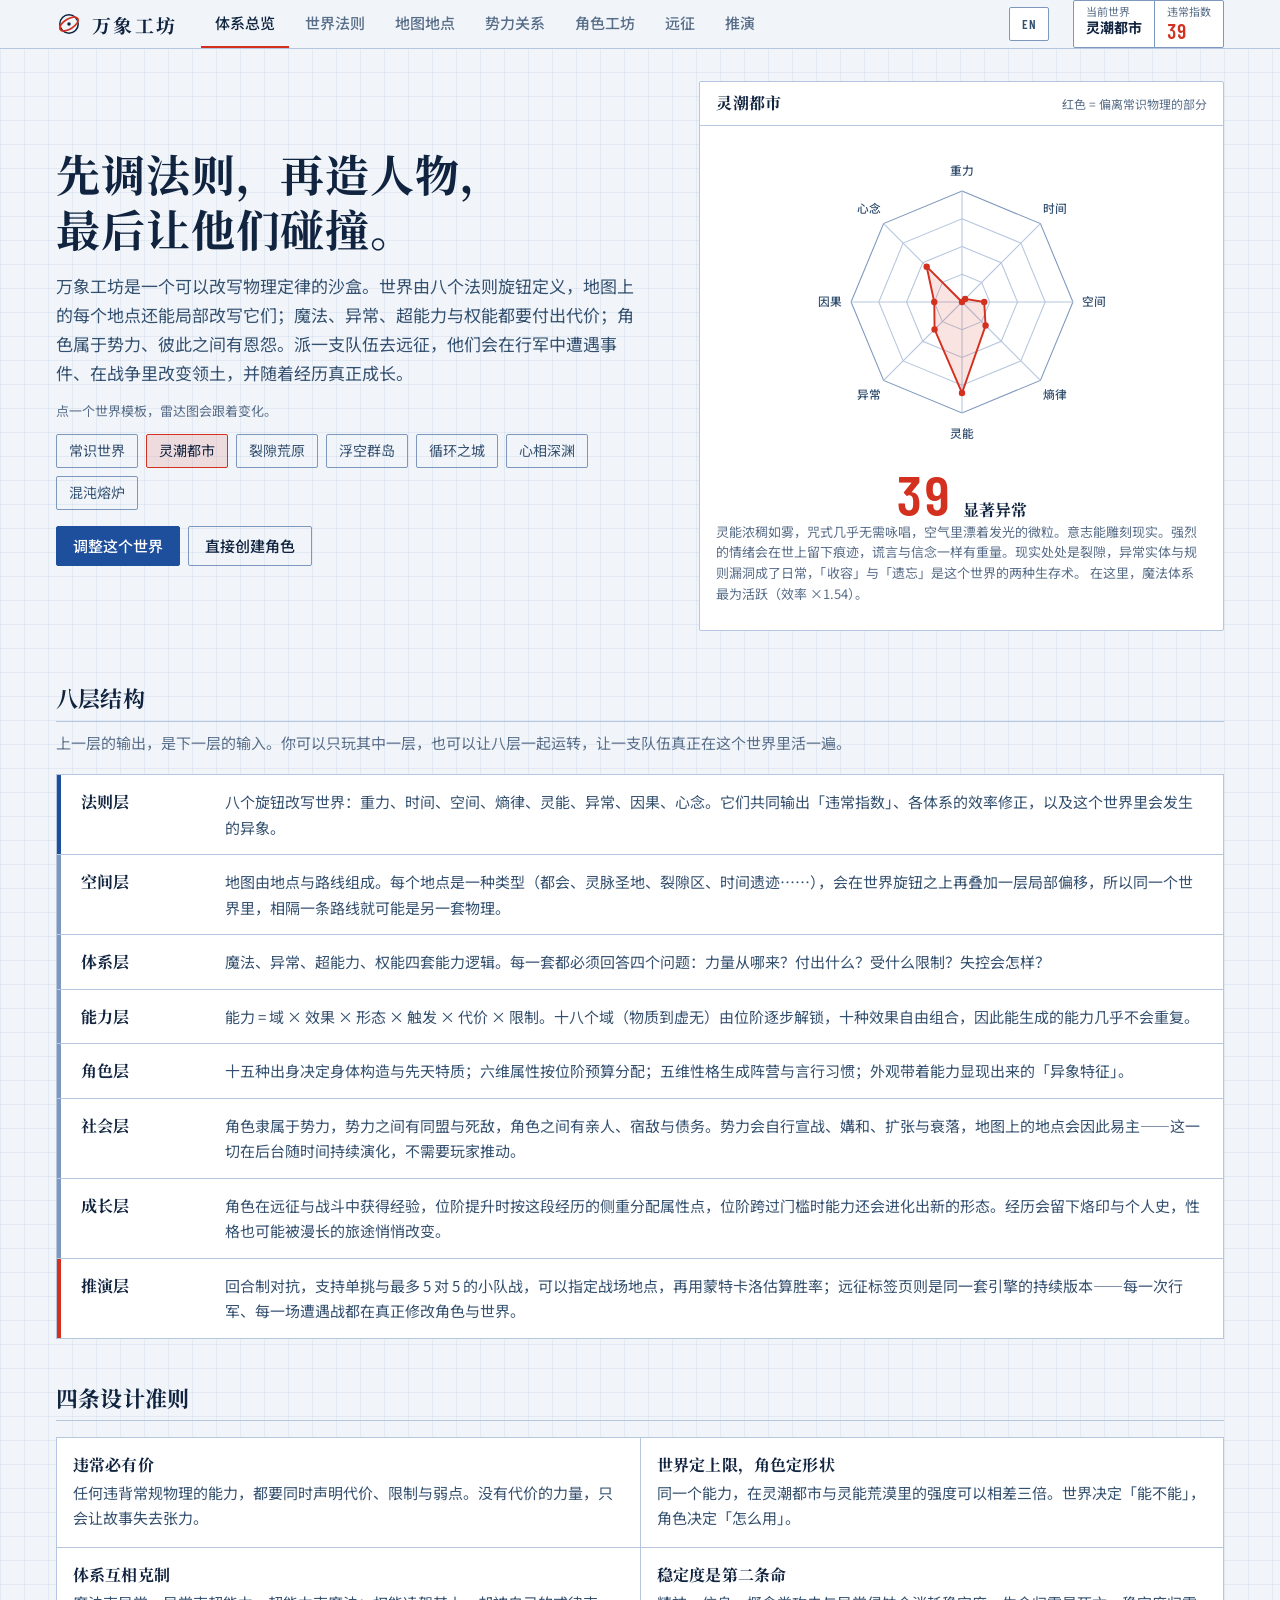
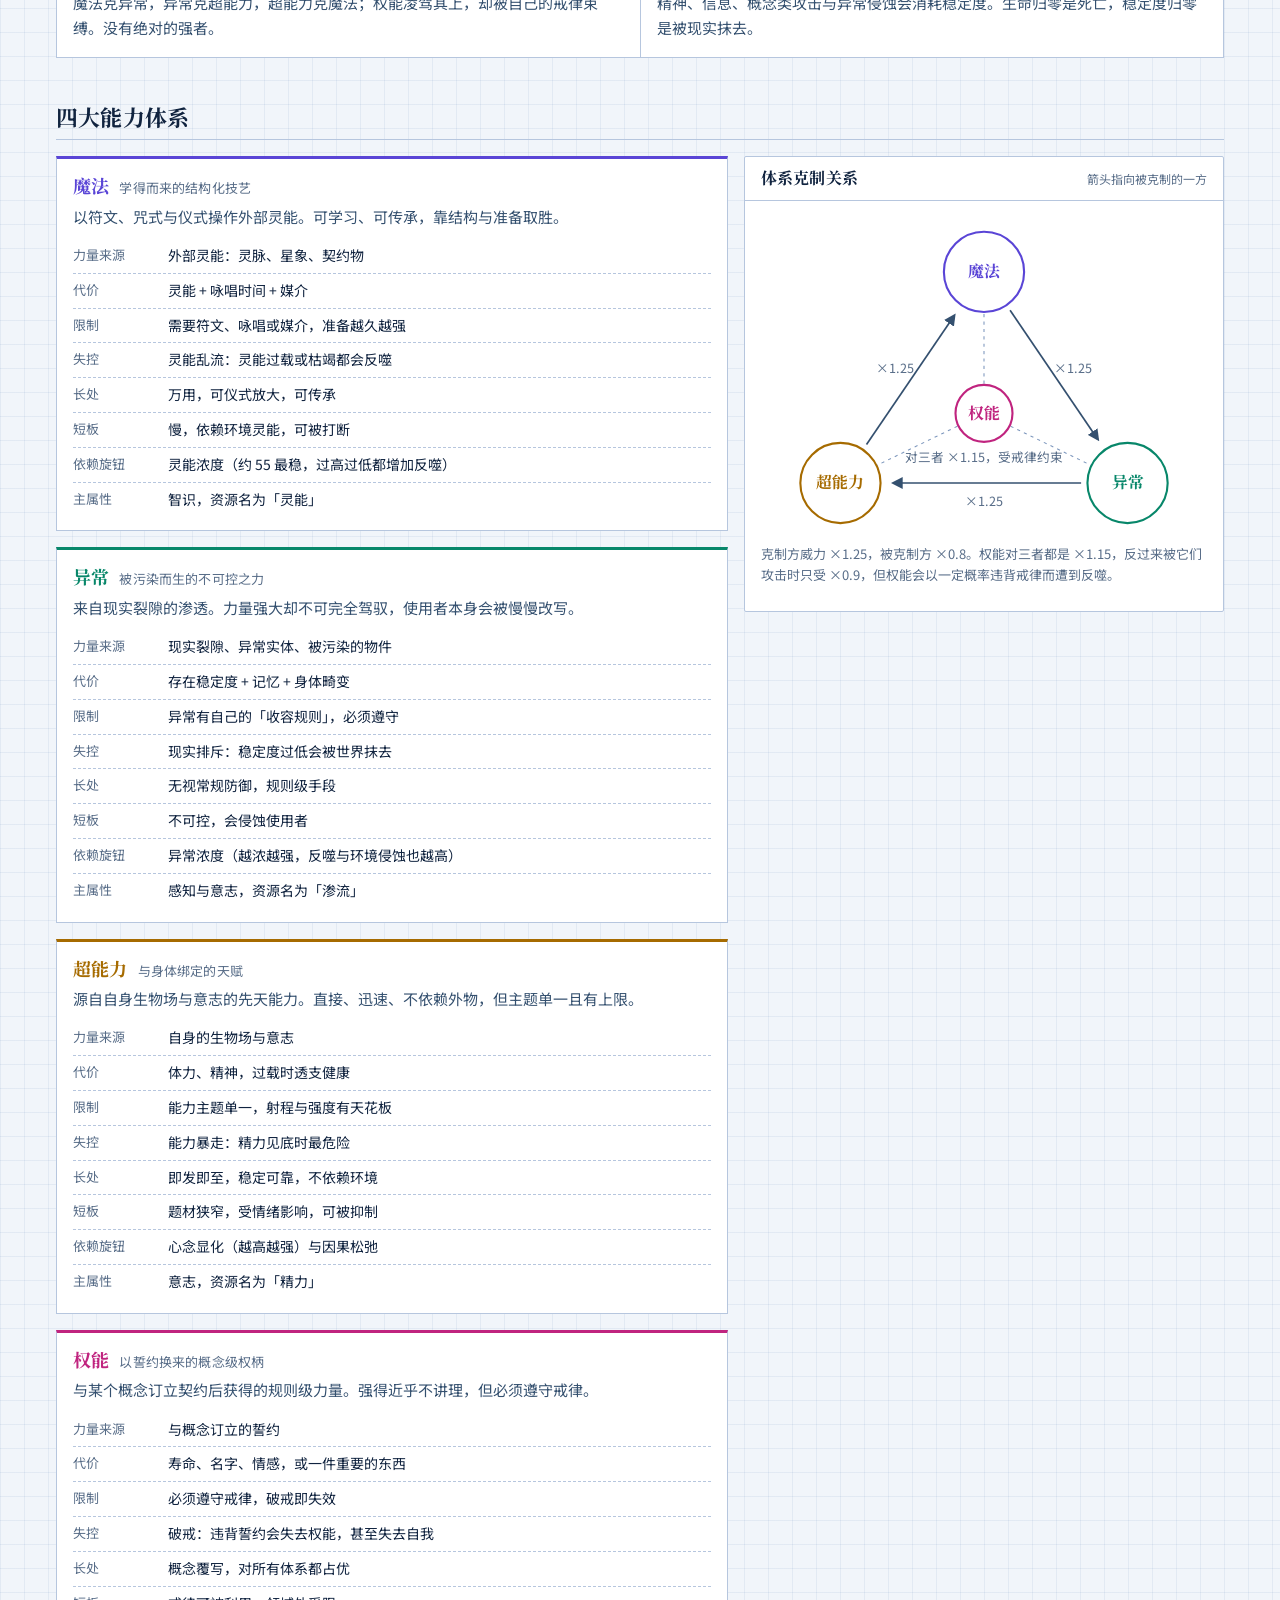
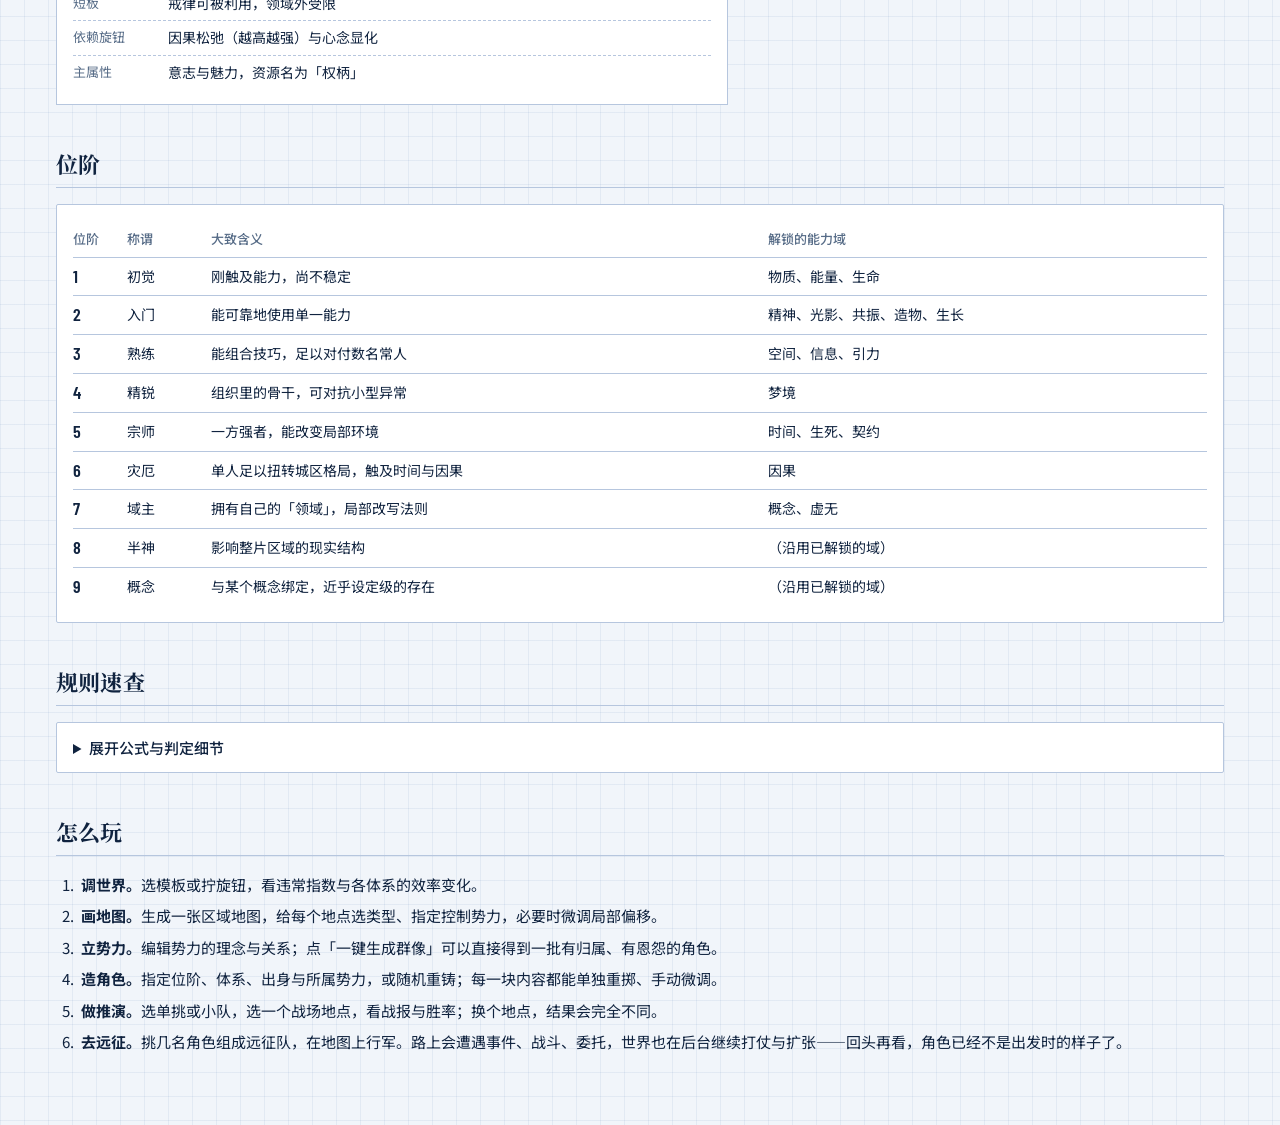
==== commit 1d28f586: "refactor: UI translated" ====
--- a/realm-forge.html
+++ b/realm-forge.html
@@ -11,30 +11,14 @@
    视觉概念：制图纸上的「红线批注」。蓝墨线是常识物理，红线是被改写的部分。
    ========================================================================== */
 :root {
-  --sheet: #f1f5fa;
-  --paper: #ffffff;
-  --paper2: #e8eef7;
-  --rule: #b6c6de;
-  --rule2: #7d97bd;
-  --grid: rgba(29, 79, 156, 0.07);
-  --ink: #10233f;
-  --ink2: #34506f;
-  --ink3: #586d88;
-  --accent: #1d4f9c;
-  --accent-ink: #ffffff;
-  --red: #d3301f;
-  --red-soft: rgba(211, 48, 31, 0.13);
-  --magic: #5a45d6;
-  --anomaly: #08876a;
-  --psi: #a66b00;
-  --dominion: #c0247f;
+  --sheet: #f1f5fa; --paper: #ffffff; --paper2: #e8eef7;
+  --rule: #b6c6de; --rule2: #7d97bd; --grid: rgba(29, 79, 156, .07);
+  --ink: #10233f; --ink2: #34506f; --ink3: #586d88;
+  --accent: #1d4f9c; --accent-ink: #ffffff; --red: #d3301f; --red-soft: rgba(211, 48, 31, .13);
+  --magic: #5a45d6; --anomaly: #08876a; --psi: #a66b00; --dominion: #c0247f;
   --win: #16803f;
-  --serif:
-    "Noto Serif SC", "Source Han Serif SC", "Songti SC", "STSong", "SimSun",
-    serif;
-  --sans:
-    "Noto Sans SC", "PingFang SC", "Microsoft YaHei", "Hiragino Sans GB",
-    system-ui, sans-serif;
+  --serif: "Noto Serif SC", "Source Han Serif SC", "Songti SC", "STSong", "SimSun", serif;
+  --sans: "Noto Sans SC", "PingFang SC", "Microsoft YaHei", "Hiragino Sans GB", system-ui, sans-serif;
   --num: "Barlow Condensed", "Arial Narrow", "Noto Sans SC", sans-serif;
   color-scheme: light;
   box-sizing: border-box;
@@ -43,2629 +27,629 @@
 }
 @media (prefers-color-scheme: dark) {
   :root:not([data-theme="light"]) {
-    --sheet: #0b1b30;
-    --paper: #10253f;
-    --paper2: #0a1a2e;
-    --rule: #2c4f7f;
-    --rule2: #4b78b4;
-    --grid: rgba(140, 185, 255, 0.07);
-    --ink: #e6eefb;
-    --ink2: #b3c5e0;
-    --ink3: #8aa2c4;
-    --accent: #8fbcff;
-    --accent-ink: #08182b;
-    --red: #ff6a55;
-    --red-soft: rgba(255, 106, 85, 0.16);
-    --magic: #a99bff;
-    --anomaly: #4ee0b5;
-    --psi: #ffd166;
-    --dominion: #ff83c4;
+    --sheet: #0b1b30; --paper: #10253f; --paper2: #0a1a2e;
+    --rule: #2c4f7f; --rule2: #4b78b4; --grid: rgba(140, 185, 255, .07);
+    --ink: #e6eefb; --ink2: #b3c5e0; --ink3: #8aa2c4;
+    --accent: #8fbcff; --accent-ink: #08182b; --red: #ff6a55; --red-soft: rgba(255, 106, 85, .16);
+    --magic: #a99bff; --anomaly: #4ee0b5; --psi: #ffd166; --dominion: #ff83c4;
     --win: #62d98d;
     color-scheme: dark;
   }
 }
 :root[data-theme="dark"] {
-  --sheet: #0b1b30;
-  --paper: #10253f;
-  --paper2: #0a1a2e;
-  --rule: #2c4f7f;
-  --rule2: #4b78b4;
-  --grid: rgba(140, 185, 255, 0.07);
-  --ink: #e6eefb;
-  --ink2: #b3c5e0;
-  --ink3: #8aa2c4;
-  --accent: #8fbcff;
-  --accent-ink: #08182b;
-  --red: #ff6a55;
-  --red-soft: rgba(255, 106, 85, 0.16);
-  --magic: #a99bff;
-  --anomaly: #4ee0b5;
-  --psi: #ffd166;
-  --dominion: #ff83c4;
+  --sheet: #0b1b30; --paper: #10253f; --paper2: #0a1a2e;
+  --rule: #2c4f7f; --rule2: #4b78b4; --grid: rgba(140, 185, 255, .07);
+  --ink: #e6eefb; --ink2: #b3c5e0; --ink3: #8aa2c4;
+  --accent: #8fbcff; --accent-ink: #08182b; --red: #ff6a55; --red-soft: rgba(255, 106, 85, .16);
+  --magic: #a99bff; --anomaly: #4ee0b5; --psi: #ffd166; --dominion: #ff83c4;
   --win: #62d98d;
   color-scheme: dark;
 }
-html {
-  scroll-padding-top: env(safe-area-inset-top, 0px);
-  -webkit-text-size-adjust: 100%;
-}
-*,
-*::before,
-*::after {
-  box-sizing: border-box;
-}
+html { scroll-padding-top: env(safe-area-inset-top, 0px); -webkit-text-size-adjust: 100%; }
+*, *::before, *::after { box-sizing: border-box; }
 body {
-  margin: 0;
-  color: var(--ink);
-  font: 400 15px/1.7 var(--sans);
+  margin: 0; color: var(--ink); font: 400 15px/1.7 var(--sans);
   background-color: var(--sheet);
-  background-image:
-    linear-gradient(var(--grid) 1px, transparent 1px),
-    linear-gradient(90deg, var(--grid) 1px, transparent 1px);
+  background-image: linear-gradient(var(--grid) 1px, transparent 1px), linear-gradient(90deg, var(--grid) 1px, transparent 1px);
   background-size: 24px 24px;
   -webkit-font-smoothing: antialiased;
 }
-h1,
-h2,
-h3,
-h4 {
-  font-family: var(--serif);
-  font-weight: 700;
-  margin: 0;
-  line-height: 1.35;
-  letter-spacing: 0.01em;
-}
-p {
-  margin: 0 0 0.7em;
-}
-button,
-input,
-select,
-textarea {
-  font: inherit;
-  color: inherit;
-}
-:focus-visible {
-  outline: 2px solid var(--accent);
-  outline-offset: 2px;
-}
-.skip {
-  position: absolute;
-  left: -999px;
-  top: 0;
-  background: var(--accent);
-  color: var(--accent-ink);
-  padding: 8px 12px;
-  z-index: 100;
-}
-.skip:focus {
-  left: 8px;
-  top: 8px;
-}
-.num {
-  font-family: var(--num);
-  font-weight: 600;
-  font-variant-numeric: tabular-nums;
-  letter-spacing: 0.01em;
-}
-.num.big {
-  font-size: 56px;
-  line-height: 1;
-}
-.small {
-  font-size: 13px;
-  color: var(--ink3);
-  line-height: 1.6;
-}
-.prose {
-  color: var(--ink2);
-}
-[hidden] {
-  display: none !important;
-}
+h1, h2, h3, h4 { font-family: var(--serif); font-weight: 700; margin: 0; line-height: 1.35; letter-spacing: .01em; }
+p { margin: 0 0 .7em; }
+button, input, select, textarea { font: inherit; color: inherit; }
+:focus-visible { outline: 2px solid var(--accent); outline-offset: 2px; }
+.skip { position: absolute; left: -999px; top: 0; background: var(--accent); color: var(--accent-ink); padding: 8px 12px; z-index: 100; }
+.skip:focus { left: 8px; top: 8px; }
+.num { font-family: var(--num); font-weight: 600; font-variant-numeric: tabular-nums; letter-spacing: .01em; }
+.num.big { font-size: 56px; line-height: 1; }
+.small { font-size: 13px; color: var(--ink3); line-height: 1.6; }
+.prose { color: var(--ink2); }
+[hidden] { display: none !important; }
 
 /* ---------- 顶栏 ---------- */
 .top {
-  position: sticky;
-  top: env(safe-area-inset-top, 0px);
-  z-index: 30;
-  background: var(--sheet);
-  background: color-mix(in srgb, var(--sheet) 90%, transparent);
-  -webkit-backdrop-filter: blur(8px);
-  backdrop-filter: blur(8px);
+  position: sticky; top: env(safe-area-inset-top, 0px); z-index: 30;
+  background: var(--sheet); background: color-mix(in srgb, var(--sheet) 90%, transparent);
+  -webkit-backdrop-filter: blur(8px); backdrop-filter: blur(8px);
   border-bottom: 1px solid var(--rule);
 }
-.top-in {
-  max-width: 1200px;
-  margin: 0 auto;
-  padding: 0 16px;
-  display: flex;
-  align-items: stretch;
-  gap: 8px 24px;
-  flex-wrap: wrap;
-}
-.brand {
-  display: flex;
-  align-items: center;
-  gap: 10px;
-  padding: 8px 0;
-}
-.brand-mark {
-  width: 26px;
-  height: 26px;
-  color: var(--ink);
-}
-.brand-name {
-  font: 700 19px var(--serif);
-  letter-spacing: 0.12em;
-}
-.tabs {
-  display: flex;
-  gap: 2px;
-  overflow-x: auto;
-  scrollbar-width: none;
-  flex: 1 1 auto;
-  order: 3;
-  width: 100%;
-}
-.tabs::-webkit-scrollbar {
-  display: none;
-}
-.tabs button {
-  appearance: none;
-  background: none;
-  border: 0;
-  border-bottom: 2px solid transparent;
-  color: var(--ink3);
-  padding: 8px 14px;
-  min-height: 44px;
-  white-space: nowrap;
-  cursor: pointer;
-  font-weight: 500;
-}
-.tabs button:hover {
-  color: var(--ink);
-}
-.tabs button[aria-selected="true"] {
-  color: var(--ink);
-  border-bottom-color: var(--red);
-}
-.tblock {
-  margin-left: auto;
-  align-self: center;
-  display: flex;
-  border: 1px solid var(--rule2);
-  background: var(--paper);
-  cursor: pointer;
-  padding: 0;
-  text-align: left;
-  border-radius: 2px;
-}
-.tblock:hover {
-  border-color: var(--accent);
-}
-.lang-switch {
-  align-self: center;
-  display: flex;
-  border: 1px solid var(--rule2);
-  background: var(--paper);
-  border-radius: 2px;
-  margin-left: auto;
-  overflow: hidden;
-}
-.lang-switch button {
-  appearance: none;
-  background: none;
-  border: 0;
-  color: var(--ink2);
-  font: 600 13px var(--sans);
-  padding: 3px 10px;
-  min-height: 26px;
-  cursor: pointer;
-  letter-spacing: 0.02em;
-}
-.lang-switch button + button {
-  border-left: 1px solid var(--rule2);
-}
-.lang-switch button:hover {
-  color: var(--ink);
-}
-.lang-switch button[aria-pressed="true"] {
-  background: var(--accent);
-  color: var(--accent-ink);
-}
-.tb-cell {
-  display: flex;
-  flex-direction: column;
-  padding: 3px 12px;
-  min-width: 64px;
-}
-.tb-cell + .tb-cell {
-  border-left: 1px solid var(--rule2);
-}
-.tb-cell i {
-  font-style: normal;
-  font-size: 11px;
-  color: var(--ink3);
-  line-height: 1.3;
-}
-.tb-cell b {
-  font-size: 14px;
-  line-height: 1.3;
-  max-width: 9em;
-  overflow: hidden;
-  text-overflow: ellipsis;
-  white-space: nowrap;
-}
-.tb-cell b.num {
-  font-size: 20px;
-  color: var(--red);
-}
-@media (min-width: 760px) {
-  .tabs {
-    order: 0;
-    width: auto;
-  }
-  .top-in {
-    flex-wrap: nowrap;
-  }
-  .brand {
-    padding: 0;
-  }
-}
-
-.wrap {
-  max-width: 1200px;
-  margin: 0 auto;
-  padding: 24px 16px 64px;
-}
-.tabpanel > * + * {
-  margin-top: 16px;
-}
+.top-in { max-width: 1200px; margin: 0 auto; padding: 0 16px; display: flex; align-items: stretch; gap: 8px 24px; flex-wrap: wrap; }
+.brand { display: flex; align-items: center; gap: 10px; padding: 8px 0; }
+.brand-mark { width: 26px; height: 26px; color: var(--ink); }
+.brand-name { font: 700 19px var(--serif); letter-spacing: .12em; }
+.tabs { display: flex; gap: 2px; overflow-x: auto; scrollbar-width: none; flex: 1 1 auto; order: 3; width: 100%; }
+.tabs::-webkit-scrollbar { display: none; }
+.tabs button { appearance: none; background: none; border: 0; border-bottom: 2px solid transparent; color: var(--ink3); padding: 8px 14px; min-height: 44px; white-space: nowrap; cursor: pointer; font-weight: 500; }
+.tabs button:hover { color: var(--ink); }
+.tabs button[aria-selected="true"] { color: var(--ink); border-bottom-color: var(--red); }
+.tblock { margin-left: auto; align-self: center; display: flex; flex-shrink: 0; border: 1px solid var(--rule2); background: var(--paper); cursor: pointer; padding: 0; text-align: left; border-radius: 2px; }
+.tblock:hover { border-color: var(--accent); }
+.tb-cell { display: flex; flex-direction: column; padding: 3px 12px; min-width: 64px; }
+.tb-cell + .tb-cell { border-left: 1px solid var(--rule2); }
+.tb-cell i { font-style: normal; font-size: 11px; color: var(--ink3); line-height: 1.3; }
+.tb-cell b { font-size: 14px; line-height: 1.3; max-width: 9em; overflow: hidden; text-overflow: ellipsis; white-space: nowrap; }
+.tb-cell b.num { font-size: 20px; color: var(--red); }
+@media (min-width: 760px) { .tabs { order: 0; width: auto; } .top-in { flex-wrap: nowrap; } .brand { padding: 0; } }
+
+.wrap { max-width: 1200px; margin: 0 auto; padding: 24px 16px 64px; }
+.tabpanel > * + * { margin-top: 16px; }
 
 /* ---------- 面板 ---------- */
-.panel {
-  background: var(--paper);
-  border: 1px solid var(--rule);
-  border-radius: 2px;
-}
-.panel-h {
-  display: flex;
-  justify-content: space-between;
-  align-items: baseline;
-  gap: 12px;
-  padding: 10px 16px;
-  border-bottom: 1px solid var(--rule);
-}
-.panel-h h3 {
-  font-size: 16px;
-}
-.panel-h small {
-  font-size: 12px;
-  color: var(--ink3);
-  text-align: right;
-}
-.panel > .body,
-.panel .body {
-  padding: 16px;
-}
-.col {
-  display: flex;
-  flex-direction: column;
-  gap: 16px;
-  min-width: 0;
-}
-.split {
-  display: grid;
-  gap: 16px;
-  grid-template-columns: minmax(0, 1fr);
-}
-@media (min-width: 900px) {
-  .split {
-    grid-template-columns: minmax(0, 1fr) minmax(0, 1fr);
-  }
-  .char-split {
-    grid-template-columns: minmax(0, 400px) minmax(0, 1fr);
-  }
-}
-h2.sec {
-  font-size: 22px;
-  margin-top: 44px;
-  padding-bottom: 8px;
-  border-bottom: 1px solid var(--rule);
-}
-.sec-sub {
-  color: var(--ink3);
-  margin: 8px 0 0;
-}
-.scroll {
-  overflow-x: auto;
-}
+.panel { background: var(--paper); border: 1px solid var(--rule); border-radius: 2px; }
+.panel-h { display: flex; justify-content: space-between; align-items: baseline; gap: 12px; padding: 10px 16px; border-bottom: 1px solid var(--rule); }
+.panel-h h3 { font-size: 16px; }
+.panel-h small { font-size: 12px; color: var(--ink3); text-align: right; }
+.panel > .body, .panel .body { padding: 16px; }
+.col { display: flex; flex-direction: column; gap: 16px; min-width: 0; }
+.split { display: grid; gap: 16px; grid-template-columns: minmax(0, 1fr); }
+@media (min-width: 900px) { .split { grid-template-columns: minmax(0, 1fr) minmax(0, 1fr); } .char-split { grid-template-columns: minmax(0, 400px) minmax(0, 1fr); } }
+h2.sec { font-size: 22px; margin-top: 44px; padding-bottom: 8px; border-bottom: 1px solid var(--rule); }
+.sec-sub { color: var(--ink3); margin: 8px 0 0; }
+.scroll { overflow-x: auto; }
 
 /* ---------- 表单 ---------- */
-.field {
-  display: block;
-  margin-bottom: 16px;
-}
-.field > span:first-child {
-  display: block;
-  font-weight: 500;
-  margin-bottom: 6px;
-  font-size: 14px;
-}
-.field b {
-  font-weight: 500;
-  color: var(--accent);
-  margin-left: 6px;
-}
-.inline {
-  display: flex;
-  gap: 8px;
-}
-input[type="text"],
-select,
-textarea {
-  width: 100%;
-  background: var(--paper2);
-  border: 1px solid var(--rule);
-  border-radius: 2px;
-  padding: 8px 10px;
-  min-height: 40px;
-}
-input[type="text"]:focus,
-select:focus,
-textarea:focus {
-  border-color: var(--accent);
-  outline: none;
-  box-shadow: 0 0 0 1px var(--accent);
-}
-textarea {
-  font: 13px/1.5 var(--sans);
-  resize: vertical;
-}
-.btn {
-  appearance: none;
-  min-height: 40px;
-  padding: 0 16px;
-  border: 1px solid var(--rule2);
-  background: transparent;
-  color: var(--ink);
-  border-radius: 2px;
-  cursor: pointer;
-  font-weight: 500;
-  white-space: nowrap;
-}
-.btn:hover {
-  border-color: var(--accent);
-  color: var(--accent);
-}
-.btn.primary {
-  background: var(--accent);
-  border-color: var(--accent);
-  color: var(--accent-ink);
-}
-.btn.primary:hover {
-  filter: brightness(1.1);
-  color: var(--accent-ink);
-}
-.btnrow {
-  display: flex;
-  flex-wrap: wrap;
-  gap: 8px;
-  margin-top: 16px;
-}
-.btnrow.tight {
-  margin-top: 12px;
-}
-.field + .btnrow,
-.panel .body > .btnrow:first-child {
-  margin-top: 0;
-  margin-bottom: 16px;
-}
-.chips {
-  display: flex;
-  flex-wrap: wrap;
-  gap: 8px;
-  margin: 12px 0 0;
-}
-.chip {
-  appearance: none;
-  border: 1px solid var(--rule2);
-  background: transparent;
-  color: var(--ink2);
-  padding: 4px 12px;
-  min-height: 34px;
-  border-radius: 2px;
-  cursor: pointer;
-  font-size: 14px;
-}
-.chip:hover {
-  border-color: var(--accent);
-  color: var(--ink);
-}
-.chip[aria-pressed="true"] {
-  border-color: var(--red);
-  color: var(--ink);
-  background: var(--red-soft);
-}
-.tag {
-  display: inline-block;
-  padding: 1px 8px;
-  border: 1px solid var(--rule2);
-  border-radius: 2px;
-  font-size: 12px;
-  color: var(--ink2);
-  line-height: 1.7;
-}
-.tag.hue {
-  color: var(--c);
-  border-color: var(--c);
-}
-.c-magic {
-  --c: var(--magic);
-}
-.c-anomaly {
-  --c: var(--anomaly);
-}
-.c-psi {
-  --c: var(--psi);
-}
-.c-dominion {
-  --c: var(--dominion);
-}
+.field { display: block; margin-bottom: 16px; }
+.field > span:first-child { display: block; font-weight: 500; margin-bottom: 6px; font-size: 14px; }
+.field b { font-weight: 500; color: var(--accent); margin-left: 6px; }
+.inline { display: flex; gap: 8px; }
+input[type="text"], select, textarea { width: 100%; background: var(--paper2); border: 1px solid var(--rule); border-radius: 2px; padding: 8px 10px; min-height: 40px; }
+input[type="text"]:focus, select:focus, textarea:focus { border-color: var(--accent); outline: none; box-shadow: 0 0 0 1px var(--accent); }
+textarea { font: 13px/1.5 var(--sans); resize: vertical; }
+.btn { appearance: none; min-height: 40px; padding: 0 16px; border: 1px solid var(--rule2); background: transparent; color: var(--ink); border-radius: 2px; cursor: pointer; font-weight: 500; white-space: nowrap; }
+.btn:hover { border-color: var(--accent); color: var(--accent); }
+.btn.primary { background: var(--accent); border-color: var(--accent); color: var(--accent-ink); }
+.btn.primary:hover { filter: brightness(1.1); color: var(--accent-ink); }
+.btnrow { display: flex; flex-wrap: wrap; gap: 8px; margin-top: 16px; }
+.btnrow.tight { margin-top: 12px; }
+.field + .btnrow, .panel .body > .btnrow:first-child { margin-top: 0; margin-bottom: 16px; }
+.chips { display: flex; flex-wrap: wrap; gap: 8px; margin: 12px 0 0; }
+.chip { appearance: none; border: 1px solid var(--rule2); background: transparent; color: var(--ink2); padding: 4px 12px; min-height: 34px; border-radius: 2px; cursor: pointer; font-size: 14px; }
+.chip:hover { border-color: var(--accent); color: var(--ink); }
+.chip[aria-pressed="true"] { border-color: var(--red); color: var(--ink); background: var(--red-soft); }
+.tag { display: inline-block; padding: 1px 8px; border: 1px solid var(--rule2); border-radius: 2px; font-size: 12px; color: var(--ink2); line-height: 1.7; }
+.tag.hue { color: var(--c); border-color: var(--c); }
+.c-magic { --c: var(--magic); } .c-anomaly { --c: var(--anomaly); } .c-psi { --c: var(--psi); } .c-dominion { --c: var(--dominion); }
 
 /* ---------- 量规（滑块）：红线 = 偏离 ---------- */
-.gauge {
-  position: relative;
-  height: 30px;
-  --a: 0;
-  --b: 0;
-  --base: 0;
-}
-.gauge .trk {
-  position: absolute;
-  left: 7px;
-  right: 7px;
-  top: 50%;
-  height: 1px;
-  background: var(--rule2);
-}
-.gauge .tick {
-  position: absolute;
-  top: 50%;
-  width: 1px;
-  height: 14px;
-  background: var(--rule2);
-  left: calc(7px + (100% - 14px) * var(--base));
-  transform: translateY(-50%);
-}
-.gauge .fill {
-  position: absolute;
-  top: 50%;
-  height: 4px;
-  transform: translateY(-50%);
-  background: var(--accent);
-  left: calc(7px + (100% - 14px) * var(--a));
-  width: calc((100% - 14px) * (var(--b) - var(--a)));
-}
-.gauge[data-mode="dev"] .fill {
-  background: var(--red);
-  height: 5px;
-}
-.gauge input {
-  position: absolute;
-  inset: 0;
-  width: 100%;
-  height: 100%;
-  margin: 0;
-  background: transparent;
-  -webkit-appearance: none;
-  appearance: none;
-  cursor: pointer;
-}
-.gauge input::-webkit-slider-runnable-track {
-  height: 30px;
-  background: transparent;
-}
-.gauge input::-webkit-slider-thumb {
-  -webkit-appearance: none;
-  appearance: none;
-  box-sizing: border-box;
-  width: 14px;
-  height: 24px;
-  margin-top: 3px;
-  background: var(--paper);
-  border: 2px solid var(--ink);
-  border-radius: 2px;
-}
-.gauge input::-moz-range-track {
-  height: 30px;
-  background: transparent;
-}
-.gauge input::-moz-range-thumb {
-  box-sizing: border-box;
-  width: 14px;
-  height: 24px;
-  background: var(--paper);
-  border: 2px solid var(--ink);
-  border-radius: 2px;
-}
-.gauge input:focus {
-  outline: none;
-}
-.gauge input:focus-visible::-webkit-slider-thumb {
-  outline: 2px solid var(--accent);
-  outline-offset: 2px;
-}
-.gauge input:focus-visible::-moz-range-thumb {
-  outline: 2px solid var(--accent);
-  outline-offset: 2px;
-}
-
-.dial {
-  padding: 10px 0 12px;
-  border-bottom: 1px dashed var(--rule);
-}
-.dial:last-child {
-  border-bottom: 0;
-}
-.dial-h {
-  display: flex;
-  justify-content: space-between;
-  align-items: baseline;
-}
-.dial-h b {
-  font: 700 15px var(--serif);
-}
-.dial-h .ro {
-  font: 600 18px var(--num);
-  color: var(--ink2);
-}
-.dial.off .ro {
-  color: var(--red);
-}
-.dial-f {
-  display: flex;
-  justify-content: space-between;
-  font-size: 12px;
-  color: var(--ink3);
-}
-.dial .hint {
-  font-size: 12px;
-  color: var(--ink3);
-  margin: 2px 0 0;
-}
-.dial-group + .dial-group {
-  margin-top: 20px;
-}
-.dial-group > h4 {
-  font-size: 14px;
-  color: var(--ink2);
-  border-left: 3px solid var(--red);
-  padding-left: 8px;
-}
-.dial-group > p {
-  font-size: 12px;
-  color: var(--ink3);
-  margin: 4px 0 4px 11px;
-}
-
-.arow {
-  display: grid;
-  grid-template-columns: 4.2em minmax(0, 1fr) 5.2em;
-  gap: 8px;
-  align-items: center;
-}
-.arow .lab {
-  font-size: 14px;
-}
-.arow .val {
-  text-align: right;
-  font: 600 18px var(--num);
-}
-.arow .val em {
-  font: 400 12px var(--sans);
-  font-style: normal;
-  color: var(--ink3);
-  margin-left: 3px;
-}
-.arow.p {
-  grid-template-columns: 3.4em minmax(0, 1fr) 3.4em;
-}
-.arow.p .l,
-.arow.p .r {
-  font-size: 12px;
-  color: var(--ink3);
-}
-.arow.p .r {
-  text-align: right;
-}
-.arow.p .l {
-  text-align: left;
-}
-.over {
-  color: var(--red);
-}
+.gauge { position: relative; height: 30px; --a: 0; --b: 0; --base: 0; }
+.gauge .trk { position: absolute; left: 7px; right: 7px; top: 50%; height: 1px; background: var(--rule2); }
+.gauge .tick { position: absolute; top: 50%; width: 1px; height: 14px; background: var(--rule2); left: calc(7px + (100% - 14px) * var(--base)); transform: translateY(-50%); }
+.gauge .fill { position: absolute; top: 50%; height: 4px; transform: translateY(-50%); background: var(--accent); left: calc(7px + (100% - 14px) * var(--a)); width: calc((100% - 14px) * (var(--b) - var(--a))); }
+.gauge[data-mode="dev"] .fill { background: var(--red); height: 5px; }
+.gauge input { position: absolute; inset: 0; width: 100%; height: 100%; margin: 0; background: transparent; -webkit-appearance: none; appearance: none; cursor: pointer; }
+.gauge input::-webkit-slider-runnable-track { height: 30px; background: transparent; }
+.gauge input::-webkit-slider-thumb { -webkit-appearance: none; appearance: none; box-sizing: border-box; width: 14px; height: 24px; margin-top: 3px; background: var(--paper); border: 2px solid var(--ink); border-radius: 2px; }
+.gauge input::-moz-range-track { height: 30px; background: transparent; }
+.gauge input::-moz-range-thumb { box-sizing: border-box; width: 14px; height: 24px; background: var(--paper); border: 2px solid var(--ink); border-radius: 2px; }
+.gauge input:focus { outline: none; }
+.gauge input:focus-visible::-webkit-slider-thumb { outline: 2px solid var(--accent); outline-offset: 2px; }
+.gauge input:focus-visible::-moz-range-thumb { outline: 2px solid var(--accent); outline-offset: 2px; }
+
+.dial { padding: 10px 0 12px; border-bottom: 1px dashed var(--rule); }
+.dial:last-child { border-bottom: 0; }
+.dial-h { display: flex; justify-content: space-between; align-items: baseline; }
+.dial-h b { font: 700 15px var(--serif); }
+.dial-h .ro { font: 600 18px var(--num); color: var(--ink2); }
+.dial.off .ro { color: var(--red); }
+.dial-f { display: flex; justify-content: space-between; font-size: 12px; color: var(--ink3); }
+.dial .hint { font-size: 12px; color: var(--ink3); margin: 2px 0 0; }
+.dial-group + .dial-group { margin-top: 20px; }
+.dial-group > h4 { font-size: 14px; color: var(--ink2); border-left: 3px solid var(--red); padding-left: 8px; }
+.dial-group > p { font-size: 12px; color: var(--ink3); margin: 4px 0 4px 11px; }
+
+.arow { display: grid; grid-template-columns: 4.2em minmax(0, 1fr) 5.2em; gap: 8px; align-items: center; }
+.arow .lab { font-size: 14px; }
+.arow .val { text-align: right; font: 600 18px var(--num); }
+.arow .val em { font: 400 12px var(--sans); font-style: normal; color: var(--ink3); margin-left: 3px; }
+.arow.p { grid-template-columns: 3.4em minmax(0, 1fr) 3.4em; }
+.arow.p .l, .arow.p .r { font-size: 12px; color: var(--ink3); }
+.arow.p .r { text-align: right; }
+.arow.p .l { text-align: left; }
+.over { color: var(--red); }
 
 /* ---------- 雷达 ---------- */
-.radar-wrap {
-  width: 100%;
-  max-width: 320px;
-  margin: 0 auto;
-}
-.radar {
-  width: 100%;
-  height: auto;
-  display: block;
-  overflow: visible;
-}
-.rd-grid {
-  fill: none;
-  stroke: var(--rule);
-  stroke-width: 1;
-}
-.rd-grid.base {
-  stroke: var(--rule2);
-}
-.rd-axis {
-  stroke: var(--rule);
-  stroke-width: 1;
-}
-.rd-area {
-  fill: var(--red-soft);
-  stroke: var(--red);
-  stroke-width: 1.8;
-  stroke-linejoin: round;
-}
-.rd-area.ink {
-  fill: var(--paper2);
-  fill: color-mix(in srgb, var(--accent) 16%, transparent);
-  stroke: var(--accent);
-}
-.rd-dot {
-  fill: var(--red);
-}
-.rd-dot.ink {
-  fill: var(--accent);
-}
-.rd-label {
-  fill: var(--ink2);
-  font: 500 11px var(--sans);
-  text-anchor: middle;
-}
-.hero-read {
-  display: flex;
-  align-items: baseline;
-  gap: 12px;
-  justify-content: center;
-  margin-top: 4px;
-}
-.hero-read .num {
-  color: var(--red);
-}
-.hero-lab {
-  font: 700 16px var(--serif);
-}
-.wr-read {
-  display: grid;
-  gap: 8px;
-  align-items: center;
-  grid-template-columns: minmax(0, 1fr);
-}
-.wr-num {
-  text-align: center;
-}
-.wr-num .num {
-  display: block;
-  color: var(--red);
-}
-@media (min-width: 520px) {
-  .wr-read {
-    grid-template-columns: minmax(0, 1fr) 120px;
-  }
-}
+.radar-wrap { width: 100%; max-width: 320px; margin: 0 auto; }
+.radar { width: 100%; height: auto; display: block; overflow: visible; }
+.rd-grid { fill: none; stroke: var(--rule); stroke-width: 1; }
+.rd-grid.base { stroke: var(--rule2); }
+.rd-axis { stroke: var(--rule); stroke-width: 1; }
+.rd-area { fill: var(--red-soft); stroke: var(--red); stroke-width: 1.8; stroke-linejoin: round; }
+.rd-area.ink { fill: var(--paper2); fill: color-mix(in srgb, var(--accent) 16%, transparent); stroke: var(--accent); }
+.rd-dot { fill: var(--red); }
+.rd-dot.ink { fill: var(--accent); }
+.rd-label { fill: var(--ink2); font: 500 11px var(--sans); text-anchor: middle; }
+.hero-read { display: flex; align-items: baseline; gap: 12px; justify-content: center; margin-top: 4px; }
+.hero-read .num { color: var(--red); }
+.hero-lab { font: 700 16px var(--serif); }
+.wr-read { display: grid; gap: 8px; align-items: center; grid-template-columns: minmax(0, 1fr); }
+.wr-num { text-align: center; }
+.wr-num .num { display: block; color: var(--red); }
+@media (min-width: 520px) { .wr-read { grid-template-columns: minmax(0, 1fr) 120px; } }
 
 /* ---------- 总览页 ---------- */
-.hero {
-  display: grid;
-  gap: 24px;
-  grid-template-columns: minmax(0, 1fr);
-  align-items: center;
-  padding: 8px 0 8px;
-}
-@media (min-width: 900px) {
-  .hero {
-    grid-template-columns: minmax(0, 1.15fr) minmax(0, 1fr);
-    gap: 40px;
-  }
-}
-.hero h1 {
-  font-size: clamp(28px, 5vw, 44px);
-  line-height: 1.25;
-  letter-spacing: 0.02em;
-}
-.lead {
-  font-size: 17px;
-  color: var(--ink2);
-  margin: 16px 0 12px;
-  max-width: 34em;
-}
-.hint-line {
-  font-size: 13px;
-  color: var(--ink3);
-  margin: 0;
-}
-.hero-fig {
-  margin: 0;
-}
-.layers {
-  list-style: none;
-  margin: 20px 0 0;
-  padding: 0;
-  counter-reset: l;
-  display: grid;
-  gap: 0;
-}
-.layers li {
-  position: relative;
-  padding: 14px 16px 14px 24px;
-  border: 1px solid var(--rule);
-  background: var(--paper);
-  margin-top: -1px;
-  display: grid;
-  gap: 4px 24px;
-}
-.layers li::before {
-  content: "";
-  position: absolute;
-  left: 0;
-  top: 0;
-  bottom: 0;
-  width: 4px;
-  background: var(--rule2);
-}
-.layers li:nth-child(1)::before {
-  background: var(--accent);
-}
-.layers li:last-child::before {
-  background: var(--red);
-}
-.layers h3 {
-  font-size: 16px;
-}
-.layers p {
-  margin: 0;
-  color: var(--ink2);
-}
-@media (min-width: 760px) {
-  .layers li {
-    grid-template-columns: 8em minmax(0, 1fr);
-    align-items: baseline;
-  }
-}
-.rules {
-  display: grid;
-  gap: 0;
-  margin-top: 16px;
-  grid-template-columns: minmax(0, 1fr);
-  border: 1px solid var(--rule);
-  background: var(--paper);
-}
-.rules > div {
-  padding: 16px;
-  border-top: 1px solid var(--rule);
-}
-.rules > div:first-child {
-  border-top: 0;
-}
-.rules h3 {
-  font-size: 16px;
-  margin-bottom: 4px;
-}
-.rules p {
-  margin: 0;
-  color: var(--ink2);
-}
-@media (min-width: 760px) {
-  .rules {
-    grid-template-columns: 1fr 1fr;
-  }
-  .rules > div:nth-child(2) {
-    border-top: 0;
-  }
-  .rules > div:nth-child(even) {
-    border-left: 1px solid var(--rule);
-  }
-}
-.sys-split {
-  display: grid;
-  gap: 16px;
-  margin-top: 16px;
-  grid-template-columns: minmax(0, 1fr);
-  align-items: start;
-}
-@media (min-width: 900px) {
-  .sys-split {
-    grid-template-columns: minmax(0, 1.4fr) minmax(0, 1fr);
-  }
-}
-.sys-cards {
-  display: grid;
-  gap: 16px;
-}
-.sys {
-  background: var(--paper);
-  border: 1px solid var(--rule);
-  border-top: 3px solid var(--c);
-  padding: 14px 16px;
-}
-.sys h3 {
-  font-size: 18px;
-  color: var(--c);
-  display: flex;
-  align-items: baseline;
-  gap: 10px;
-  flex-wrap: wrap;
-}
-.sys h3 small {
-  font: 400 13px var(--sans);
-  color: var(--ink3);
-}
-.sys > p {
-  margin: 6px 0 10px;
-  color: var(--ink2);
-}
-.kv {
-  margin: 0;
-  display: grid;
-  gap: 0;
-}
-.kv > div {
-  display: grid;
-  grid-template-columns: 5.5em minmax(0, 1fr);
-  gap: 12px;
-  padding: 5px 0;
-  border-top: 1px dashed var(--rule);
-}
-.kv > div:first-child {
-  border-top: 0;
-}
-.kv dt {
-  color: var(--ink3);
-  font-size: 13px;
-}
-.kv dd {
-  margin: 0;
-  font-size: 14px;
-}
-.tri-panel svg {
-  width: 100%;
-  height: auto;
-  display: block;
-  max-width: 380px;
-  margin: 0 auto;
-}
-.tbl {
-  width: 100%;
-  border-collapse: collapse;
-  font-size: 14px;
-  min-width: 460px;
-}
-.tbl th,
-.tbl td {
-  text-align: left;
-  padding: 7px 12px 7px 0;
-  border-bottom: 1px solid var(--rule);
-  vertical-align: top;
-}
-.tbl th {
-  font-weight: 500;
-  color: var(--ink3);
-  font-size: 13px;
-}
-.tbl td:first-child,
-.tbl th:first-child {
-  width: 3em;
-}
-.tbl td.n {
-  font: 600 18px var(--num);
-}
-.tbl tr:last-child td {
-  border-bottom: 0;
-}
-.formula > summary {
-  cursor: pointer;
-  padding: 12px 16px;
-  font-weight: 500;
-}
-.formula[open] > summary {
-  border-bottom: 1px solid var(--rule);
-}
-.howto {
-  margin: 16px 0 0;
-  padding-left: 1.4em;
-}
-.howto li {
-  margin-bottom: 6px;
-  padding-left: 4px;
-}
+.hero { display: grid; gap: 24px; grid-template-columns: minmax(0, 1fr); align-items: center; padding: 8px 0 8px; }
+@media (min-width: 900px) { .hero { grid-template-columns: minmax(0, 1.15fr) minmax(0, 1fr); gap: 40px; } }
+.hero h1 { font-size: clamp(28px, 5vw, 44px); line-height: 1.25; letter-spacing: .02em; }
+.lead { font-size: 17px; color: var(--ink2); margin: 16px 0 12px; max-width: 34em; }
+.hint-line { font-size: 13px; color: var(--ink3); margin: 0; }
+.hero-fig { margin: 0; }
+.layers { list-style: none; margin: 20px 0 0; padding: 0; counter-reset: l; display: grid; gap: 0; }
+.layers li { position: relative; padding: 14px 16px 14px 24px; border: 1px solid var(--rule); background: var(--paper); margin-top: -1px; display: grid; gap: 4px 24px; }
+.layers li::before { content: ""; position: absolute; left: 0; top: 0; bottom: 0; width: 4px; background: var(--rule2); }
+.layers li:nth-child(1)::before { background: var(--accent); }
+.layers li:last-child::before { background: var(--red); }
+.layers h3 { font-size: 16px; }
+.layers p { margin: 0; color: var(--ink2); }
+@media (min-width: 760px) { .layers li { grid-template-columns: 8em minmax(0, 1fr); align-items: baseline; } }
+.rules { display: grid; gap: 0; margin-top: 16px; grid-template-columns: minmax(0, 1fr); border: 1px solid var(--rule); background: var(--paper); }
+.rules > div { padding: 16px; border-top: 1px solid var(--rule); }
+.rules > div:first-child { border-top: 0; }
+.rules h3 { font-size: 16px; margin-bottom: 4px; }
+.rules p { margin: 0; color: var(--ink2); }
+@media (min-width: 760px) { .rules { grid-template-columns: 1fr 1fr; } .rules > div:nth-child(2) { border-top: 0; } .rules > div:nth-child(even) { border-left: 1px solid var(--rule); } }
+.sys-split { display: grid; gap: 16px; margin-top: 16px; grid-template-columns: minmax(0, 1fr); align-items: start; }
+@media (min-width: 900px) { .sys-split { grid-template-columns: minmax(0, 1.4fr) minmax(0, 1fr); } }
+.sys-cards { display: grid; gap: 16px; }
+.sys { background: var(--paper); border: 1px solid var(--rule); border-top: 3px solid var(--c); padding: 14px 16px; }
+.sys h3 { font-size: 18px; color: var(--c); display: flex; align-items: baseline; gap: 10px; flex-wrap: wrap; }
+.sys h3 small { font: 400 13px var(--sans); color: var(--ink3); }
+.sys > p { margin: 6px 0 10px; color: var(--ink2); }
+.kv { margin: 0; display: grid; gap: 0; }
+.kv > div { display: grid; grid-template-columns: 5.5em minmax(0, 1fr); gap: 12px; padding: 5px 0; border-top: 1px dashed var(--rule); }
+.kv > div:first-child { border-top: 0; }
+.kv dt { color: var(--ink3); font-size: 13px; }
+.kv dd { margin: 0; font-size: 14px; }
+.tri-panel svg { width: 100%; height: auto; display: block; max-width: 380px; margin: 0 auto; }
+.tbl { width: 100%; border-collapse: collapse; font-size: 14px; min-width: 460px; }
+.tbl th, .tbl td { text-align: left; padding: 7px 12px 7px 0; border-bottom: 1px solid var(--rule); vertical-align: top; }
+.tbl th { font-weight: 500; color: var(--ink3); font-size: 13px; }
+.tbl td:first-child, .tbl th:first-child { width: 3em; }
+.tbl td.n { font: 600 18px var(--num); }
+.tbl tr:last-child td { border-bottom: 0; }
+.formula > summary { cursor: pointer; padding: 12px 16px; font-weight: 500; }
+.formula[open] > summary { border-bottom: 1px solid var(--rule); }
+.howto { margin: 16px 0 0; padding-left: 1.4em; }
+.howto li { margin-bottom: 6px; padding-left: 4px; }
 
 /* ---------- 世界页 ---------- */
-.mods {
-  display: grid;
-  gap: 8px;
-}
-.mod {
-  display: grid;
-  grid-template-columns: 4em minmax(0, 1fr) 3.6em;
-  gap: 10px;
-  align-items: center;
-}
-.mod .nm {
-  font-weight: 500;
-  color: var(--c);
-}
-.mini {
-  height: 8px;
-  background: var(--paper2);
-  border: 1px solid var(--rule);
-  position: relative;
-}
-.mini i {
-  position: absolute;
-  left: 0;
-  top: 0;
-  bottom: 0;
-  background: var(--c, var(--accent));
-}
-.mini i.red {
-  background: var(--red);
-}
-.mod .mini u {
-  position: absolute;
-  top: -3px;
-  bottom: -3px;
-  width: 1px;
-  background: var(--ink);
-  left: calc(100% / 1.9);
-}
-.mod .mv {
-  text-align: right;
-  font: 600 18px var(--num);
-}
-.chips-info {
-  display: flex;
-  flex-wrap: wrap;
-  gap: 6px;
-  margin-top: 14px;
-}
-.phen {
-  list-style: none;
-  margin: 0;
-  padding: 0;
-  display: grid;
-  gap: 8px;
-}
-.phen li {
-  border-left: 3px solid var(--red);
-  padding: 2px 0 2px 10px;
-}
-.phen b {
-  font: 700 14px var(--serif);
-}
-.phen p {
-  margin: 0;
-  font-size: 13px;
-  color: var(--ink2);
-}
-.phen li.none {
-  border-left-color: var(--rule2);
-  color: var(--ink3);
-  font-size: 14px;
-}
-.evlog {
-  margin: 12px 0 0;
-  padding: 0;
-  list-style: none;
-  display: grid;
-  gap: 8px;
-}
-.evlog li {
-  padding: 8px 12px;
-  background: var(--paper2);
-  border: 1px solid var(--rule);
-  font-size: 14px;
-}
-.evlog li b {
-  color: var(--red);
-  font-weight: 500;
-  margin-right: 6px;
-}
+.mods { display: grid; gap: 8px; }
+.mod { display: grid; grid-template-columns: 4em minmax(0, 1fr) 3.6em; gap: 10px; align-items: center; }
+.mod .nm { font-weight: 500; color: var(--c); }
+.mini { height: 8px; background: var(--paper2); border: 1px solid var(--rule); position: relative; }
+.mini i { position: absolute; left: 0; top: 0; bottom: 0; background: var(--c, var(--accent)); }
+.mini i.red { background: var(--red); }
+.mod .mini u { position: absolute; top: -3px; bottom: -3px; width: 1px; background: var(--ink); left: calc(100% / 1.9); }
+.mod .mv { text-align: right; font: 600 18px var(--num); }
+.chips-info { display: flex; flex-wrap: wrap; gap: 6px; margin-top: 14px; }
+.phen { list-style: none; margin: 0; padding: 0; display: grid; gap: 8px; }
+.phen li { border-left: 3px solid var(--red); padding: 2px 0 2px 10px; }
+.phen b { font: 700 14px var(--serif); }
+.phen p { margin: 0; font-size: 13px; color: var(--ink2); }
+.phen li.none { border-left-color: var(--rule2); color: var(--ink3); font-size: 14px; }
+.evlog { margin: 12px 0 0; padding: 0; list-style: none; display: grid; gap: 8px; }
+.evlog li { padding: 8px 12px; background: var(--paper2); border: 1px solid var(--rule); font-size: 14px; }
+.evlog li b { color: var(--red); font-weight: 500; margin-right: 6px; }
 
 /* ---------- 角色页 ---------- */
-.syspick {
-  display: grid;
-  grid-template-columns: 1fr 1fr;
-  gap: 8px;
-}
-.syspick button {
-  appearance: none;
-  text-align: left;
-  padding: 8px 10px;
-  border: 1px solid var(--rule);
-  background: var(--paper2);
-  border-radius: 2px;
-  cursor: pointer;
-  min-height: 44px;
-}
-.syspick button b {
-  display: block;
-  color: var(--c);
-  font: 700 15px var(--serif);
-  margin: 0;
-}
-.syspick button span {
-  font-size: 12px;
-  color: var(--ink3);
-  line-height: 1.4;
-  display: block;
-}
-.syspick button[aria-pressed="true"] {
-  border-color: var(--c);
-  box-shadow: inset 0 0 0 1px var(--c);
-  background: var(--paper);
-}
-.card-head {
-  display: grid;
-  grid-template-columns: 96px minmax(0, 1fr);
-  gap: 16px;
-  align-items: center;
-}
-@media (min-width: 520px) {
-  .card-head {
-    grid-template-columns: 112px minmax(0, 1fr);
-  }
-}
-.sigil {
-  width: 100%;
-  height: auto;
-  color: var(--c);
-  display: block;
-}
-.sg-a {
-  fill: none;
-  stroke: currentColor;
-  stroke-width: 1.1;
-}
-.sg-b {
-  fill: none;
-  stroke: currentColor;
-  stroke-width: 1;
-  stroke-dasharray: 2 3;
-  opacity: 0.7;
-}
-.sg-f {
-  fill: currentColor;
-}
-.who h2 {
-  font-size: 26px;
-  line-height: 1.2;
-}
-.who .ttl {
-  color: var(--ink2);
-  margin: 2px 0 8px;
-}
-.tags {
-  display: flex;
-  flex-wrap: wrap;
-  gap: 6px;
-}
-.stats {
-  display: grid;
-  grid-template-columns: repeat(3, minmax(0, 1fr));
-  gap: 0;
-  border: 1px solid var(--rule);
-  margin-top: 16px;
-}
-@media (min-width: 560px) {
-  .stats {
-    grid-template-columns: repeat(6, minmax(0, 1fr));
-  }
-}
-.stat {
-  padding: 8px 10px;
-  border-left: 1px solid var(--rule);
-  border-top: 1px solid var(--rule);
-  margin: -1px 0 0 -1px;
-}
-.stat .num {
-  display: block;
-  font-size: 26px;
-  line-height: 1.1;
-}
-.stat span {
-  font-size: 12px;
-  color: var(--ink3);
-}
-.stat.hot .num {
-  color: var(--red);
-}
-.cblock {
-  margin-top: 20px;
-}
-.cblock > h4 {
-  font-size: 15px;
-  padding-bottom: 6px;
-  margin-bottom: 8px;
-  border-bottom: 1px solid var(--rule);
-  display: flex;
-  justify-content: space-between;
-  align-items: baseline;
-  gap: 12px;
-}
-.cblock > h4 small {
-  font: 400 12px var(--sans);
-  color: var(--ink3);
-}
-.attr-split {
-  display: grid;
-  gap: 12px;
-  grid-template-columns: minmax(0, 1fr);
-  align-items: center;
-}
-@media (min-width: 560px) {
-  .attr-split {
-    grid-template-columns: 230px minmax(0, 1fr);
-  }
-}
-.attr-list {
-  display: grid;
-  gap: 4px;
-}
-.ab {
-  border-left: 3px solid var(--c);
-  background: var(--paper2);
-  padding: 10px 12px;
-  margin-top: 8px;
-}
-.ab-h {
-  display: flex;
-  justify-content: space-between;
-  gap: 12px;
-  align-items: baseline;
-  flex-wrap: wrap;
-}
-.ab-h b {
-  font: 700 15px var(--serif);
-}
-.ab-h span {
-  font-size: 12px;
-  color: var(--ink3);
-}
-.ab p {
-  margin: 4px 0 6px;
-  font-size: 14px;
-  color: var(--ink2);
-}
-.ab .tags {
-  margin-bottom: 4px;
-}
-.ab .cl {
-  font-size: 13px;
-  color: var(--ink2);
-}
-.ab .cl b {
-  font-weight: 500;
-  color: var(--ink3);
-  margin-right: 4px;
-}
-.price {
-  display: grid;
-  gap: 0;
-  margin-top: 8px;
-  border: 1px solid var(--red);
-  background: var(--red-soft);
-}
-.price > div {
-  display: grid;
-  grid-template-columns: 5em minmax(0, 1fr);
-  gap: 10px;
-  padding: 6px 12px;
-  font-size: 14px;
-}
-.price > div + div {
-  border-top: 1px dashed var(--red);
-}
-.price dt,
-.price b {
-  color: var(--red);
-  font-weight: 500;
-}
-.worldnote {
-  margin-top: 16px;
-  padding: 10px 14px;
-  border: 1px dashed var(--rule2);
-  font-size: 14px;
-  color: var(--ink2);
-}
-.worldnote b {
-  color: var(--c);
-}
-.roster {
-  display: grid;
-  gap: 12px;
-  grid-template-columns: repeat(auto-fill, minmax(240px, 1fr));
-  margin-top: 16px;
-}
-.rcard {
-  background: var(--paper);
-  border: 1px solid var(--rule);
-  border-top: 3px solid var(--c);
-  padding: 12px;
-  display: grid;
-  grid-template-columns: 56px minmax(0, 1fr);
-  gap: 10px;
-}
-.rcard .sigil {
-  width: 56px;
-}
-.rcard b {
-  font: 700 16px var(--serif);
-  display: block;
-}
-.rcard .small {
-  margin: 0;
-}
-.rcard .acts {
-  grid-column: 1 / -1;
-  display: flex;
-  gap: 6px;
-  flex-wrap: wrap;
-}
-.rcard .btn {
-  min-height: 34px;
-  padding: 0 10px;
-  font-size: 13px;
-}
-.empty {
-  border: 1px dashed var(--rule2);
-  padding: 20px;
-  color: var(--ink3);
-  text-align: center;
-  grid-column: 1 / -1;
-}
+.syspick { display: grid; grid-template-columns: 1fr 1fr; gap: 8px; }
+.syspick button { appearance: none; text-align: left; padding: 8px 10px; border: 1px solid var(--rule); background: var(--paper2); border-radius: 2px; cursor: pointer; min-height: 44px; }
+.syspick button b { display: block; color: var(--c); font: 700 15px var(--serif); margin: 0; }
+.syspick button span { font-size: 12px; color: var(--ink3); line-height: 1.4; display: block; }
+.syspick button[aria-pressed="true"] { border-color: var(--c); box-shadow: inset 0 0 0 1px var(--c); background: var(--paper); }
+.card-head { display: grid; grid-template-columns: 96px minmax(0, 1fr); gap: 16px; align-items: center; }
+@media (min-width: 520px) { .card-head { grid-template-columns: 112px minmax(0, 1fr); } }
+.sigil { width: 100%; height: auto; color: var(--c); display: block; }
+.sg-a { fill: none; stroke: currentColor; stroke-width: 1.1; }
+.sg-b { fill: none; stroke: currentColor; stroke-width: 1; stroke-dasharray: 2 3; opacity: .7; }
+.sg-f { fill: currentColor; }
+.who h2 { font-size: 26px; line-height: 1.2; }
+.who .ttl { color: var(--ink2); margin: 2px 0 8px; }
+.tags { display: flex; flex-wrap: wrap; gap: 6px; }
+.stats { display: grid; grid-template-columns: repeat(3, minmax(0, 1fr)); gap: 0; border: 1px solid var(--rule); margin-top: 16px; }
+@media (min-width: 560px) { .stats { grid-template-columns: repeat(6, minmax(0, 1fr)); } }
+.stat { padding: 8px 10px; border-left: 1px solid var(--rule); border-top: 1px solid var(--rule); margin: -1px 0 0 -1px; }
+.stat .num { display: block; font-size: 26px; line-height: 1.1; }
+.stat span { font-size: 12px; color: var(--ink3); }
+.stat.hot .num { color: var(--red); }
+.cblock { margin-top: 20px; }
+.cblock > h4 { font-size: 15px; padding-bottom: 6px; margin-bottom: 8px; border-bottom: 1px solid var(--rule); display: flex; justify-content: space-between; align-items: baseline; gap: 12px; }
+.cblock > h4 small { font: 400 12px var(--sans); color: var(--ink3); }
+.attr-split { display: grid; gap: 12px; grid-template-columns: minmax(0, 1fr); align-items: center; }
+@media (min-width: 560px) { .attr-split { grid-template-columns: 230px minmax(0, 1fr); } }
+.attr-list { display: grid; gap: 4px; }
+.ab { border-left: 3px solid var(--c); background: var(--paper2); padding: 10px 12px; margin-top: 8px; }
+.ab-h { display: flex; justify-content: space-between; gap: 12px; align-items: baseline; flex-wrap: wrap; }
+.ab-h b { font: 700 15px var(--serif); }
+.ab-h span { font-size: 12px; color: var(--ink3); }
+.ab p { margin: 4px 0 6px; font-size: 14px; color: var(--ink2); }
+.ab .tags { margin-bottom: 4px; }
+.ab .cl { font-size: 13px; color: var(--ink2); }
+.ab .cl b { font-weight: 500; color: var(--ink3); margin-right: 4px; }
+.price { display: grid; gap: 0; margin-top: 8px; border: 1px solid var(--red); background: var(--red-soft); }
+.price > div { display: grid; grid-template-columns: 5em minmax(0, 1fr); gap: 10px; padding: 6px 12px; font-size: 14px; }
+.price > div + div { border-top: 1px dashed var(--red); }
+.price dt, .price b { color: var(--red); font-weight: 500; }
+.worldnote { margin-top: 16px; padding: 10px 14px; border: 1px dashed var(--rule2); font-size: 14px; color: var(--ink2); }
+.worldnote b { color: var(--c); }
+.roster { display: grid; gap: 12px; grid-template-columns: repeat(auto-fill, minmax(240px, 1fr)); margin-top: 16px; }
+.rcard { background: var(--paper); border: 1px solid var(--rule); border-top: 3px solid var(--c); padding: 12px; display: grid; grid-template-columns: 56px minmax(0, 1fr); gap: 10px; }
+.rcard .sigil { width: 56px; }
+.rcard b { font: 700 16px var(--serif); display: block; }
+.rcard .small { margin: 0; }
+.rcard .acts { grid-column: 1 / -1; display: flex; gap: 6px; flex-wrap: wrap; }
+.rcard .btn { min-height: 34px; padding: 0 10px; font-size: 13px; }
+.empty { border: 1px dashed var(--rule2); padding: 20px; color: var(--ink3); text-align: center; grid-column: 1 / -1; }
 
 /* ---------- 推演页 ---------- */
-.sim-pick {
-  display: grid;
-  gap: 0 16px;
-  grid-template-columns: minmax(0, 1fr);
-}
-@media (min-width: 640px) {
-  .sim-pick {
-    grid-template-columns: 1fr 1fr;
-  }
-}
-.banner {
-  padding: 18px 20px;
-  border: 1px solid var(--rule);
-  background: var(--paper);
-  border-left: 6px solid var(--c, var(--accent));
-}
-.banner h3 {
-  font-size: 24px;
-}
-.banner p {
-  margin: 4px 0 0;
-  color: var(--ink2);
-}
-.duelists {
-  display: grid;
-  gap: 16px;
-  grid-template-columns: minmax(0, 1fr);
-}
-@media (min-width: 760px) {
-  .duelists {
-    grid-template-columns: 1fr 1fr;
-  }
-}
-.duelist {
-  padding: 14px 16px;
-}
-.duelist h4 {
-  font-size: 17px;
-  color: var(--c);
-  margin-bottom: 6px;
-}
-.meter {
-  margin-top: 8px;
-}
-.meter > div:first-child {
-  display: flex;
-  justify-content: space-between;
-  font-size: 13px;
-  color: var(--ink3);
-}
-.wr {
-  display: flex;
-  height: 34px;
-  border: 1px solid var(--rule2);
-  margin: 8px 0;
-  font: 600 16px var(--num);
-}
-.wr > div {
-  display: flex;
-  align-items: center;
-  justify-content: center;
-  min-width: 0;
-  overflow: hidden;
-  color: #fff;
-}
-.wr .wa {
-  background: var(--accent);
-  color: var(--accent-ink);
-}
-.wr .wd {
-  background: var(--paper2);
-  color: var(--ink2);
-}
-.wr .wb {
-  background: var(--red);
-  color: #fff;
-}
-.wr-legend {
-  display: flex;
-  justify-content: space-between;
-  font-size: 13px;
-  color: var(--ink2);
-  gap: 8px;
-  flex-wrap: wrap;
-}
-.tl {
-  width: 100%;
-  height: auto;
-  display: block;
-}
-.tl .g {
-  stroke: var(--rule);
-  stroke-width: 1;
-}
-.tl .la {
-  fill: none;
-  stroke: var(--accent);
-  stroke-width: 2.4;
-  stroke-linejoin: round;
-}
-.tl .lb {
-  fill: none;
-  stroke: var(--red);
-  stroke-width: 2.4;
-  stroke-linejoin: round;
-  stroke-dasharray: 6 3;
-}
-.tl text {
-  fill: var(--ink3);
-  font: 11px var(--sans);
-}
-.legend {
-  display: flex;
-  gap: 16px;
-  font-size: 13px;
-  color: var(--ink2);
-  margin-top: 4px;
-  flex-wrap: wrap;
-}
-.legend i {
-  display: inline-block;
-  width: 22px;
-  height: 0;
-  border-top: 3px solid var(--accent);
-  vertical-align: middle;
-  margin-right: 6px;
-}
-.legend i.b {
-  border-top: 3px dashed var(--red);
-}
-.log {
-  list-style: none;
-  margin: 0;
-  padding: 0;
-  max-height: 520px;
-  overflow-y: auto;
-}
-.log li {
-  padding: 5px 12px;
-  font-size: 14px;
-  border-left: 3px solid var(--rule);
-  margin-top: 2px;
-}
-.log li.r {
-  margin-top: 12px;
-  padding: 4px 0;
-  border: 0;
-  border-bottom: 1px solid var(--rule);
-  font: 700 14px var(--serif);
-  color: var(--ink2);
-  position: sticky;
-  top: 0;
-  background: var(--paper);
-}
-.log li.ia {
-  border-left-color: var(--accent);
-}
-.log li.ib {
-  border-left-color: var(--red);
-}
-.log li.w {
-  border-left-color: var(--rule2);
-  color: var(--ink3);
-  font-size: 13px;
-}
-.log li.b {
-  background: var(--red-soft);
-}
-.log li.c {
-  font-weight: 500;
-}
-.log li.m {
-  color: var(--ink3);
-}
-.log li.e {
-  font-weight: 700;
-  border-left-width: 6px;
-  margin-top: 10px;
-}
-
-#toast {
-  position: fixed;
-  left: 50%;
-  bottom: calc(24px + env(safe-area-inset-bottom, 0px));
-  transform: translate(-50%, 12px);
-  background: var(--ink);
-  color: var(--sheet);
-  padding: 9px 18px;
-  font-size: 14px;
-  border-radius: 2px;
-  opacity: 0;
-  pointer-events: none;
-  transition:
-    opacity 0.2s,
-    transform 0.2s;
-  z-index: 50;
-}
-#toast.on {
-  opacity: 1;
-  transform: translate(-50%, 0);
-}
-@media (prefers-reduced-motion: reduce) {
-  #toast {
-    transition: none;
-  }
-}
+.sim-pick { display: grid; gap: 0 16px; grid-template-columns: minmax(0, 1fr); }
+@media (min-width: 640px) { .sim-pick { grid-template-columns: 1fr 1fr; } }
+.banner { padding: 18px 20px; border: 1px solid var(--rule); background: var(--paper); border-left: 6px solid var(--c, var(--accent)); }
+.banner h3 { font-size: 24px; }
+.banner p { margin: 4px 0 0; color: var(--ink2); }
+.duelists { display: grid; gap: 16px; grid-template-columns: minmax(0, 1fr); }
+@media (min-width: 760px) { .duelists { grid-template-columns: 1fr 1fr; } }
+.duelist { padding: 14px 16px; }
+.duelist h4 { font-size: 17px; color: var(--c); margin-bottom: 6px; }
+.meter { margin-top: 8px; }
+.meter > div:first-child { display: flex; justify-content: space-between; font-size: 13px; color: var(--ink3); }
+.wr { display: flex; height: 34px; border: 1px solid var(--rule2); margin: 8px 0; font: 600 16px var(--num); }
+.wr > div { display: flex; align-items: center; justify-content: center; min-width: 0; overflow: hidden; color: #fff; }
+.wr .wa { background: var(--accent); color: var(--accent-ink); }
+.wr .wd { background: var(--paper2); color: var(--ink2); }
+.wr .wb { background: var(--red); color: #fff; }
+.wr-legend { display: flex; justify-content: space-between; font-size: 13px; color: var(--ink2); gap: 8px; flex-wrap: wrap; }
+.tl { width: 100%; height: auto; display: block; }
+.tl .g { stroke: var(--rule); stroke-width: 1; }
+.tl .la { fill: none; stroke: var(--accent); stroke-width: 2.4; stroke-linejoin: round; }
+.tl .lb { fill: none; stroke: var(--red); stroke-width: 2.4; stroke-linejoin: round; stroke-dasharray: 6 3; }
+.tl text { fill: var(--ink3); font: 11px var(--sans); }
+.legend { display: flex; gap: 16px; font-size: 13px; color: var(--ink2); margin-top: 4px; flex-wrap: wrap; }
+.legend i { display: inline-block; width: 22px; height: 0; border-top: 3px solid var(--accent); vertical-align: middle; margin-right: 6px; }
+.legend i.b { border-top: 3px dashed var(--red); }
+.log { list-style: none; margin: 0; padding: 0; max-height: 520px; overflow-y: auto; }
+.log li { padding: 5px 12px; font-size: 14px; border-left: 3px solid var(--rule); margin-top: 2px; }
+.log li.r { margin-top: 12px; padding: 4px 0; border: 0; border-bottom: 1px solid var(--rule); font: 700 14px var(--serif); color: var(--ink2); position: sticky; top: 0; background: var(--paper); }
+.log li.ia { border-left-color: var(--accent); }
+.log li.ib { border-left-color: var(--red); }
+.log li.w { border-left-color: var(--rule2); color: var(--ink3); font-size: 13px; }
+.log li.b { background: var(--red-soft); }
+.log li.c { font-weight: 500; }
+.log li.m { color: var(--ink3); }
+.log li.e { font-weight: 700; border-left-width: 6px; margin-top: 10px; }
+
+#toast { position: fixed; left: 50%; bottom: calc(24px + env(safe-area-inset-bottom, 0px)); transform: translate(-50%, 12px); background: var(--ink); color: var(--sheet); padding: 9px 18px; font-size: 14px; border-radius: 2px; opacity: 0; pointer-events: none; transition: opacity .2s, transform .2s; z-index: 50; }
+#toast.on { opacity: 1; transform: translate(-50%, 0); }
+@media (prefers-reduced-motion: reduce) { #toast { transition: none; } }
 
 /* ---------- 补充 ---------- */
-.prow {
-  margin-bottom: 6px;
-}
-.prow .pn {
-  display: flex;
-  justify-content: space-between;
-  font-size: 14px;
-}
-.prow .pn em {
-  font: 600 16px var(--num);
-  font-style: normal;
-  color: var(--ink2);
-}
-.price dd {
-  margin: 0;
-}
-.simgrid {
-  display: grid;
-  gap: 16px;
-  margin-top: 16px;
-}
-.tri-l {
-  stroke: var(--ink2);
-  stroke-width: 1.6;
-  fill: none;
-}
-.tri-h {
-  fill: var(--ink2);
-}
-.tri-d {
-  stroke: var(--rule2);
-  stroke-dasharray: 3 4;
-  stroke-width: 1;
-}
-.tri-n {
-  fill: var(--paper);
-  stroke-width: 2;
-}
-.tri-t {
-  font: 700 15px var(--serif);
-}
-.tri-s {
-  fill: var(--ink3);
-  font: 12px var(--sans);
-}
-.attr-list .arow .mini {
-  margin: 0;
-}
-.duelist .tags {
-  margin-bottom: 4px;
-}
-
-@media (min-width: 900px) {
-  .tri-panel {
-    position: sticky;
-    top: calc(env(safe-area-inset-top, 0px) + 72px);
-  }
-}
-
-.gauge[data-tone="ink"][data-mode="dev"] .fill {
-  background: var(--accent);
-  height: 4px;
-}
-.btnrow + .small {
-  margin-top: 10px;
-}
-.tl {
-  max-width: 720px;
-}
-.duelist {
-  border-top: 3px solid var(--accent);
-}
-.duelist.sb {
-  border-top-color: var(--red);
-}
-.duelist .side {
-  font: 500 12px var(--sans);
-  color: var(--ink3);
-  border: 1px solid var(--rule2);
-  padding: 0 6px;
-  margin-right: 8px;
-  vertical-align: 2px;
-  border-radius: 2px;
-}
+.prow { margin-bottom: 6px; }
+.prow .pn { display: flex; justify-content: space-between; font-size: 14px; }
+.prow .pn em { font: 600 16px var(--num); font-style: normal; color: var(--ink2); }
+.price dd { margin: 0; }
+.simgrid { display: grid; gap: 16px; margin-top: 16px; }
+.tri-l { stroke: var(--ink2); stroke-width: 1.6; fill: none; }
+.tri-h { fill: var(--ink2); }
+.tri-d { stroke: var(--rule2); stroke-dasharray: 3 4; stroke-width: 1; }
+.tri-n { fill: var(--paper); stroke-width: 2; }
+.tri-t { font: 700 15px var(--serif); }
+.tri-s { fill: var(--ink3); font: 12px var(--sans); }
+.attr-list .arow .mini { margin: 0; }
+.duelist .tags { margin-bottom: 4px; }
+
+@media (min-width: 900px) { .tri-panel { position: sticky; top: calc(env(safe-area-inset-top, 0px) + 72px); } }
+
+.gauge[data-tone="ink"][data-mode="dev"] .fill { background: var(--accent); height: 4px; }
+.btnrow + .small { margin-top: 10px; }
+.tl { max-width: 720px; }
+.duelist { border-top: 3px solid var(--accent); }
+.duelist.sb { border-top-color: var(--red); }
+.duelist .side { font: 500 12px var(--sans); color: var(--ink3); border: 1px solid var(--rule2); padding: 0 6px; margin-right: 8px; vertical-align: 2px; border-radius: 2px; }
 
 /* ==========================================================================
    地图 / 势力 / 小队
    ========================================================================== */
-.map-split {
-  grid-template-columns: minmax(0, 1fr);
-}
-@media (min-width: 1000px) {
-  .map-split {
-    grid-template-columns: minmax(0, 1.5fr) minmax(0, 1fr);
-  }
-}
-.map-wrap,
-.net-wrap {
-  border: 1px solid var(--rule);
-  background: var(--paper2);
-}
-.map-wrap svg,
-.net-wrap svg {
-  width: 100%;
-  height: auto;
-  display: block;
-  -webkit-user-select: none;
-  user-select: none;
-}
-.mp-c {
-  fill: none;
-  stroke: var(--rule);
-  stroke-width: 1;
-  stroke-dasharray: 2 4;
-}
-.mp-r {
-  stroke: var(--rule2);
-  stroke-width: 1.8;
-}
-.mp-r.hot {
-  stroke: var(--accent);
-  stroke-width: 2.8;
-}
-.lnode {
-  cursor: grab;
-  touch-action: none;
-  outline: none;
-}
-.lnode:active {
-  cursor: grabbing;
-}
-.lnode .lg {
-  fill: var(--paper);
-  stroke: var(--ink);
-  stroke-width: 1.8;
-  stroke-linejoin: round;
-}
-.lnode:focus-visible .mp-ringbg {
-  stroke: var(--accent);
-}
-.mp-halo {
-  fill-opacity: 0.16;
-  stroke-opacity: 0.55;
-  stroke-width: 1;
-  stroke-dasharray: 3 3;
-}
-.mp-ringbg {
-  fill: var(--paper);
-  stroke: var(--rule);
-  stroke-width: 3;
-}
-.mp-ring {
-  fill: none;
-  stroke: var(--red);
-  stroke-width: 3;
-}
-.mp-sel {
-  fill: none;
-  stroke: var(--accent);
-  stroke-width: 1.6;
-  stroke-dasharray: 4 3;
-}
-.mp-t {
-  fill: var(--ink);
-  font: 700 13px var(--serif);
-  paint-order: stroke;
-  stroke: var(--paper2);
-  stroke-width: 4px;
-  stroke-linejoin: round;
-}
-.mp-n {
-  fill: var(--red);
-  font: 600 15px var(--num);
-  paint-order: stroke;
-  stroke: var(--paper2);
-  stroke-width: 3px;
-}
-.mp-badge {
-  fill: var(--accent);
-}
-.mp-bt {
-  fill: var(--accent-ink);
-  font: 700 11px var(--sans);
-}
-.map-key {
-  display: flex;
-  flex-wrap: wrap;
-  gap: 4px 14px;
-  margin-top: 10px;
-  font-size: 13px;
-  color: var(--ink2);
-  align-items: center;
-}
-.mk {
-  display: inline-flex;
-  align-items: center;
-  gap: 4px;
-}
-.mk-g {
-  width: 22px;
-  height: 22px;
-}
-.mk-g .lg {
-  fill: var(--paper);
-  stroke: var(--ink2);
-  stroke-width: 2.2;
-  stroke-linejoin: round;
-}
-.mk-note {
-  flex-basis: 100%;
-  color: var(--ink3);
-  font-size: 12px;
-}
-.lrows {
-  display: grid;
-  align-content: start;
-}
-.lrow {
-  display: grid;
-  grid-template-columns: 5em minmax(0, 1fr) 2.8em;
-  gap: 8px;
-  padding: 3px 0;
-  border-bottom: 1px dashed var(--rule);
-  font-size: 14px;
-  align-items: baseline;
-}
-.lrow .rv {
-  font-weight: 500;
-}
-.lrow em {
-  font: 600 15px var(--num);
-  font-style: normal;
-  text-align: right;
-  color: var(--ink3);
-}
-.lrow em.off {
-  color: var(--red);
-}
-.offs summary {
-  cursor: pointer;
-  margin-top: 16px;
-  font-weight: 500;
-}
-.offrow {
-  display: grid;
-  grid-template-columns: 5.2em minmax(0, 1fr) 2.8em;
-  gap: 8px;
-  align-items: center;
-}
-.offrow .val {
-  font: 600 16px var(--num);
-  text-align: right;
-}
-
-.fac-list {
-  display: grid;
-  gap: 6px;
-}
-.fcard {
-  appearance: none;
-  display: flex;
-  gap: 10px;
-  align-items: center;
-  text-align: left;
-  padding: 8px 12px;
-  border: 1px solid var(--rule);
-  background: var(--paper2);
-  border-radius: 2px;
-  cursor: pointer;
-  color: var(--ink);
-}
-.fcard:hover {
-  border-color: var(--fc);
-}
-.fcard.on {
-  border-color: var(--fc);
-  box-shadow: inset 4px 0 0 var(--fc);
-  background: var(--paper);
-}
-.fdot {
-  width: 12px;
-  height: 12px;
-  border-radius: 50%;
-  background: var(--fc);
-  flex: none;
-}
-.fbody {
-  min-width: 0;
-}
-.fbody b {
-  display: block;
-  font: 700 15px var(--serif);
-}
-.fbody small {
-  color: var(--ink3);
-  font-size: 12px;
-}
-.fgrid {
-  display: grid;
-  gap: 0 12px;
-  grid-template-columns: 1fr 1fr;
-}
-.sub {
-  font-size: 14px;
-  margin: 14px 0 8px;
-  padding-bottom: 4px;
-  border-bottom: 1px solid var(--rule);
-}
-.stance-list {
-  display: grid;
-  gap: 6px;
-}
-.stance {
-  display: grid;
-  grid-template-columns: 12px minmax(0, 1fr) 7em;
-  gap: 10px;
-  align-items: center;
-  font-size: 14px;
-}
-.stance select {
-  min-height: 34px;
-  padding: 2px 8px;
-}
-.nt-e {
-  stroke-linecap: round;
-}
-.nt-e.pos {
-  stroke: var(--accent);
-}
-.nt-e.neg {
-  stroke: var(--red);
-}
-.nt-e.neu {
-  stroke: var(--rule2);
-}
-.nt-e.tm {
-  stroke: var(--rule2);
-  stroke-dasharray: 2 4;
-  opacity: 0.85;
-}
-.nt-e.tc.neu {
-  stroke-dasharray: 4 3;
-}
-.nt-e.dim {
-  opacity: 0.1;
-}
-.nt-n.dim {
-  opacity: 0.25;
-}
-.nt-n {
-  cursor: pointer;
-  outline: none;
-}
-.nt-n:focus-visible circle {
-  stroke: var(--accent);
-  stroke-width: 3;
-}
-.nt-n.f circle {
-  stroke-width: 2;
-}
-.nt-n.c circle {
-  stroke: var(--paper);
-  stroke-width: 1.5;
-}
-.nt-ft {
-  fill: var(--ink);
-  font: 700 14px var(--serif);
-  paint-order: stroke;
-  stroke: var(--paper2);
-  stroke-width: 4px;
-  stroke-linejoin: round;
-}
-.nt-ct {
-  fill: var(--ink2);
-  font: 500 12px var(--sans);
-  paint-order: stroke;
-  stroke: var(--paper2);
-  stroke-width: 3px;
-  stroke-linejoin: round;
-}
-.nt-sel {
-  fill: none;
-  stroke: var(--accent);
-  stroke-width: 1.6;
-  stroke-dasharray: 4 3;
-}
-.net-legend {
-  margin-top: 10px;
-}
-.net-legend i.neg {
-  border-top-color: var(--red);
-}
-.net-legend i.mem {
-  border-top: 2px dotted var(--rule2);
-}
-.relform {
-  display: grid;
-  gap: 8px;
-  grid-template-columns: minmax(0, 1fr);
-}
-@media (min-width: 560px) {
-  .relform {
-    grid-template-columns: minmax(0, 1fr) 7.5em minmax(0, 1fr);
-  }
-}
-.rel-list {
-  list-style: none;
-  margin: 14px 0 0;
-  padding: 0;
-  display: grid;
-  gap: 6px;
-  max-height: 340px;
-  overflow-y: auto;
-}
-.rel-list li {
-  display: flex;
-  align-items: center;
-  gap: 8px;
-  flex-wrap: wrap;
-  padding: 6px 10px;
-  border-left: 3px solid var(--rule2);
-  background: var(--paper2);
-  font-size: 14px;
-}
-.rel-list li.pos {
-  border-left-color: var(--accent);
-}
-.rel-list li.neg {
-  border-left-color: var(--red);
-}
-.rel-list li em {
-  font-style: normal;
-  color: var(--ink2);
-}
-.rel-list li .btn {
-  margin-left: auto;
-  min-height: 30px;
-  padding: 0 10px;
-  font-size: 13px;
-}
-.rel-list li.none {
-  color: var(--ink3);
-  border-left-color: var(--rule);
-}
-
-#squadPick {
-  gap: 16px;
-}
-.sq > .panel {
-  height: 100%;
-}
-.sq-a {
-  border-top: 3px solid var(--accent);
-}
-.sq-b {
-  border-top: 3px solid var(--red);
-}
-.members {
-  list-style: none;
-  margin: 0 0 12px;
-  padding: 0;
-  display: grid;
-  gap: 6px;
-}
-.members li {
-  display: flex;
-  align-items: center;
-  gap: 8px;
-  flex-wrap: wrap;
-  padding: 6px 10px;
-  background: var(--paper2);
-  border-left: 3px solid var(--c, var(--rule2));
-  font-size: 14px;
-}
-.members li .btn {
-  margin-left: auto;
-  min-height: 30px;
-  padding: 0 10px;
-  font-size: 13px;
-}
-.members li.none {
-  color: var(--ink3);
-  border-left-color: var(--rule);
-}
-.mrow {
-  padding: 8px 0;
-  border-top: 1px dashed var(--rule);
-}
-.duelist h4 + .mrow {
-  border-top: 0;
-}
-.mrow.down {
-  opacity: 0.55;
-}
-.mh {
-  display: flex;
-  gap: 8px;
-  align-items: center;
-  flex-wrap: wrap;
-}
-.mrow .small {
-  margin: 4px 0 0;
-}
-.banner.ta {
-  border-left-color: var(--accent);
-}
-.banner.tb {
-  border-left-color: var(--red);
-}
+.map-split { grid-template-columns: minmax(0, 1fr); }
+@media (min-width: 1000px) { .map-split { grid-template-columns: minmax(0, 1.5fr) minmax(0, 1fr); } }
+.map-wrap, .net-wrap { border: 1px solid var(--rule); background: var(--paper2); }
+.map-wrap svg, .net-wrap svg { width: 100%; height: auto; display: block; -webkit-user-select: none; user-select: none; }
+.mp-c { fill: none; stroke: var(--rule); stroke-width: 1; stroke-dasharray: 2 4; }
+.mp-r { stroke: var(--rule2); stroke-width: 1.8; }
+.mp-r.hot { stroke: var(--accent); stroke-width: 2.8; }
+.lnode { cursor: grab; touch-action: none; outline: none; }
+.lnode:active { cursor: grabbing; }
+.lnode .lg { fill: var(--paper); stroke: var(--ink); stroke-width: 1.8; stroke-linejoin: round; }
+.lnode:focus-visible .mp-ringbg { stroke: var(--accent); }
+.mp-halo { fill-opacity: .16; stroke-opacity: .55; stroke-width: 1; stroke-dasharray: 3 3; }
+.mp-ringbg { fill: var(--paper); stroke: var(--rule); stroke-width: 3; }
+.mp-ring { fill: none; stroke: var(--red); stroke-width: 3; }
+.mp-sel { fill: none; stroke: var(--accent); stroke-width: 1.6; stroke-dasharray: 4 3; }
+.mp-t { fill: var(--ink); font: 700 13px var(--serif); paint-order: stroke; stroke: var(--paper2); stroke-width: 4px; stroke-linejoin: round; }
+.mp-n { fill: var(--red); font: 600 15px var(--num); paint-order: stroke; stroke: var(--paper2); stroke-width: 3px; }
+.mp-badge { fill: var(--accent); }
+.mp-bt { fill: var(--accent-ink); font: 700 11px var(--sans); }
+.map-key { display: flex; flex-wrap: wrap; gap: 4px 14px; margin-top: 10px; font-size: 13px; color: var(--ink2); align-items: center; }
+.mk { display: inline-flex; align-items: center; gap: 4px; }
+.mk-g { width: 22px; height: 22px; }
+.mk-g .lg { fill: var(--paper); stroke: var(--ink2); stroke-width: 2.2; stroke-linejoin: round; }
+.mk-note { flex-basis: 100%; color: var(--ink3); font-size: 12px; }
+.lrows { display: grid; align-content: start; }
+.lrow { display: grid; grid-template-columns: 5em minmax(0, 1fr) 2.8em; gap: 8px; padding: 3px 0; border-bottom: 1px dashed var(--rule); font-size: 14px; align-items: baseline; }
+.lrow .rv { font-weight: 500; }
+.lrow em { font: 600 15px var(--num); font-style: normal; text-align: right; color: var(--ink3); }
+.lrow em.off { color: var(--red); }
+.offs summary { cursor: pointer; margin-top: 16px; font-weight: 500; }
+.offrow { display: grid; grid-template-columns: 5.2em minmax(0, 1fr) 2.8em; gap: 8px; align-items: center; }
+.offrow .val { font: 600 16px var(--num); text-align: right; }
+
+.fac-list { display: grid; gap: 6px; }
+.fcard { appearance: none; display: flex; gap: 10px; align-items: center; text-align: left; padding: 8px 12px; border: 1px solid var(--rule); background: var(--paper2); border-radius: 2px; cursor: pointer; color: var(--ink); }
+.fcard:hover { border-color: var(--fc); }
+.fcard.on { border-color: var(--fc); box-shadow: inset 4px 0 0 var(--fc); background: var(--paper); }
+.fdot { width: 12px; height: 12px; border-radius: 50%; background: var(--fc); flex: none; }
+.fbody { min-width: 0; }
+.fbody b { display: block; font: 700 15px var(--serif); }
+.fbody small { color: var(--ink3); font-size: 12px; }
+.fgrid { display: grid; gap: 0 12px; grid-template-columns: 1fr 1fr; }
+.sub { font-size: 14px; margin: 14px 0 8px; padding-bottom: 4px; border-bottom: 1px solid var(--rule); }
+.stance-list { display: grid; gap: 6px; }
+.stance { display: grid; grid-template-columns: 12px minmax(0, 1fr) 7em; gap: 10px; align-items: center; font-size: 14px; }
+.stance select { min-height: 34px; padding: 2px 8px; }
+.nt-e { stroke-linecap: round; }
+.nt-e.pos { stroke: var(--accent); }
+.nt-e.neg { stroke: var(--red); }
+.nt-e.neu { stroke: var(--rule2); }
+.nt-e.tm { stroke: var(--rule2); stroke-dasharray: 2 4; opacity: .85; }
+.nt-e.tc.neu { stroke-dasharray: 4 3; }
+.nt-e.dim { opacity: .1; }
+.nt-n.dim { opacity: .25; }
+.nt-n { cursor: pointer; outline: none; }
+.nt-n:focus-visible circle { stroke: var(--accent); stroke-width: 3; }
+.nt-n.f circle { stroke-width: 2; }
+.nt-n.c circle { stroke: var(--paper); stroke-width: 1.5; }
+.nt-ft { fill: var(--ink); font: 700 14px var(--serif); paint-order: stroke; stroke: var(--paper2); stroke-width: 4px; stroke-linejoin: round; }
+.nt-ct { fill: var(--ink2); font: 500 12px var(--sans); paint-order: stroke; stroke: var(--paper2); stroke-width: 3px; stroke-linejoin: round; }
+.nt-sel { fill: none; stroke: var(--accent); stroke-width: 1.6; stroke-dasharray: 4 3; }
+.net-legend { margin-top: 10px; }
+.net-legend i.neg { border-top-color: var(--red); }
+.net-legend i.mem { border-top: 2px dotted var(--rule2); }
+.relform { display: grid; gap: 8px; grid-template-columns: minmax(0, 1fr); }
+@media (min-width: 560px) { .relform { grid-template-columns: minmax(0, 1fr) 7.5em minmax(0, 1fr); } }
+.rel-list { list-style: none; margin: 14px 0 0; padding: 0; display: grid; gap: 6px; max-height: 340px; overflow-y: auto; }
+.rel-list li { display: flex; align-items: center; gap: 8px; flex-wrap: wrap; padding: 6px 10px; border-left: 3px solid var(--rule2); background: var(--paper2); font-size: 14px; }
+.rel-list li.pos { border-left-color: var(--accent); }
+.rel-list li.neg { border-left-color: var(--red); }
+.rel-list li em { font-style: normal; color: var(--ink2); }
+.rel-list li .btn { margin-left: auto; min-height: 30px; padding: 0 10px; font-size: 13px; }
+.rel-list li.none { color: var(--ink3); border-left-color: var(--rule); }
+
+#squadPick { gap: 16px; }
+.sq > .panel { height: 100%; }
+.sq-a { border-top: 3px solid var(--accent); }
+.sq-b { border-top: 3px solid var(--red); }
+.members { list-style: none; margin: 0 0 12px; padding: 0; display: grid; gap: 6px; }
+.members li { display: flex; align-items: center; gap: 8px; flex-wrap: wrap; padding: 6px 10px; background: var(--paper2); border-left: 3px solid var(--c, var(--rule2)); font-size: 14px; }
+.members li .btn { margin-left: auto; min-height: 30px; padding: 0 10px; font-size: 13px; }
+.members li.none { color: var(--ink3); border-left-color: var(--rule); }
+.mrow { padding: 8px 0; border-top: 1px dashed var(--rule); }
+.duelist h4 + .mrow { border-top: 0; }
+.mrow.down { opacity: .55; }
+.mh { display: flex; gap: 8px; align-items: center; flex-wrap: wrap; }
+.mrow .small { margin: 4px 0 0; }
+.banner.ta { border-left-color: var(--accent); }
+.banner.tb { border-left-color: var(--red); }
 
 @media (max-width: 640px) {
-  .mp-t {
-    font-size: 21px;
-    stroke-width: 5px;
-  }
-  .mp-n {
-    font-size: 23px;
-  }
-  .mp-bt {
-    font-size: 15px;
-  }
-  .nt-ft {
-    font-size: 19px;
-    stroke-width: 5px;
-  }
-  .nt-ct {
-    font-size: 16px;
-    stroke-width: 4px;
-  }
-}
-#simOut .banner {
-  scroll-margin-top: 120px;
-}
+  .mp-t { font-size: 21px; stroke-width: 5px; }
+  .mp-n { font-size: 23px; }
+  .mp-bt { font-size: 15px; }
+  .nt-ft { font-size: 19px; stroke-width: 5px; }
+  .nt-ct { font-size: 16px; stroke-width: 4px; }
+}
+#simOut .banner { scroll-margin-top: 120px; }
 
 /* ==========================================================================
    远征 / 成长
    ========================================================================== */
-.xpbar {
-  height: 10px;
-  background: var(--paper2);
-  border: 1px solid var(--rule);
-  position: relative;
-  margin-top: 4px;
-}
-.xpbar i {
-  position: absolute;
-  left: 0;
-  top: 0;
-  bottom: 0;
-  background: var(--accent);
-}
-.marks,
-.histlog {
-  margin-top: 10px;
-}
-.marks b,
-.histlog b {
-  font-size: 13px;
-  color: var(--ink3);
-  font-weight: 500;
-}
-.marks ul,
-.histlog ul {
-  list-style: none;
-  margin: 4px 0 0;
-  padding: 0;
-  display: grid;
-  gap: 4px;
-}
-.marks li {
-  font-size: 14px;
-  padding-left: 10px;
-  border-left: 2px solid var(--red);
-}
-.histlog li {
-  font-size: 14px;
-  padding-left: 10px;
-  border-left: 2px solid var(--rule2);
-}
-.histlog li em {
-  font-style: normal;
-  color: var(--ink3);
-  font-size: 12px;
-  margin-right: 6px;
-}
-.stat.hurt .num {
-  color: var(--red);
-}
-.stat .num em {
-  font-style: normal;
-  font-size: 13px;
-  color: var(--ink3);
-  font-weight: 400;
-  margin-left: 2px;
-}
-
-.camp-split {
-  grid-template-columns: minmax(0, 1fr);
-}
-@media (min-width: 1000px) {
-  .camp-split {
-    grid-template-columns: minmax(0, 1fr) minmax(0, 1.15fr);
-  }
-}
-.mini.big {
-  height: 14px;
-}
-.enc {
-  border-color: var(--red);
-  border-width: 2px;
-}
-.enc .panel-h {
-  border-bottom-color: var(--red);
-  background: var(--red-soft);
-}
-.enc-opts {
-  display: grid;
-  gap: 8px;
-  margin-top: 12px;
-}
-.encbtn {
-  appearance: none;
-  text-align: left;
-  padding: 10px 14px;
-  border: 1px solid var(--rule2);
-  background: var(--paper2);
-  border-radius: 2px;
-  cursor: pointer;
-  color: var(--ink);
-  display: grid;
-  gap: 3px;
-}
-.encbtn:hover {
-  border-color: var(--red);
-}
-.encbtn b {
-  font: 700 15px var(--serif);
-}
-.encbtn span {
-  font-size: 12px;
-  color: var(--ink3);
-}
-.camp-last ul {
-  margin: 6px 0 0;
-  padding-left: 1.1em;
-}
-.camp-last li {
-  font-size: 14px;
-  margin-bottom: 2px;
-}
-.pmember {
-  list-style: none;
-  border-left: 3px solid var(--c, var(--rule2));
-  background: var(--paper2);
-  padding: 8px 10px;
-  margin-bottom: 8px;
-}
-.pmh {
-  display: flex;
-  align-items: center;
-  gap: 8px;
-  flex-wrap: wrap;
-  margin-bottom: 6px;
-}
-.pmh b {
-  font: 700 15px var(--serif);
-}
-.pmh .btn {
-  margin-left: auto;
-  min-height: 30px;
-  padding: 0 10px;
-  font-size: 13px;
-}
-#campPartyList {
-  display: block;
-}
-.chron {
-  list-style: none;
-  margin: 0;
-  padding: 0;
-  max-height: 420px;
-  overflow-y: auto;
-  display: grid;
-  gap: 6px;
-}
-.chron li {
-  font-size: 14px;
-  padding: 6px 10px;
-  border-left: 3px solid var(--rule2);
-  background: var(--paper2);
-}
-.chron li em {
-  font-style: normal;
-  color: var(--ink3);
-  font-size: 12px;
-  margin-right: 6px;
-}
-.chron li b {
-  font-weight: 500;
-  color: var(--ink2);
-  margin-right: 6px;
-}
-.chron li.ck-war {
-  border-left-color: var(--red);
-}
-.chron li.ck-dip {
-  border-left-color: var(--dominion);
-}
-.chron li.ck-grow {
-  border-left-color: var(--accent);
-}
-.chron li.ck-event {
-  border-left-color: var(--psi);
-}
-.chron li.none {
-  color: var(--ink3);
-  border-left-color: var(--rule);
-}
-
-.lnode.static {
-  cursor: pointer;
-}
-.lnode.static.onroute .mp-ringbg {
-  stroke: var(--accent);
-}
-.lnode.here .mp-ringbg {
-  stroke: var(--ink);
-  stroke-width: 4;
-}
-.mp-r.path {
-  stroke: var(--accent);
-  stroke-width: 3.2;
-}
-.mp-bf {
-  fill: var(--red);
-  font-size: 18px;
-}
-.camp-pulse {
-  fill: none;
-  stroke: var(--accent);
-  stroke-width: 2;
-  opacity: 0.8;
-}
-@media (prefers-reduced-motion: no-preference) {
-  .camp-pulse {
-    animation: camppulse 1.8s ease-out infinite;
-  }
-}
-@keyframes camppulse {
-  0% {
-    r: 24;
-    opacity: 0.9;
-  }
-  100% {
-    r: 40;
-    opacity: 0;
-  }
-}
-.camp-flag {
-  fill: var(--accent);
-}
+.xpbar { height: 10px; background: var(--paper2); border: 1px solid var(--rule); position: relative; margin-top: 4px; }
+.xpbar i { position: absolute; left: 0; top: 0; bottom: 0; background: var(--accent); }
+.marks, .histlog { margin-top: 10px; }
+.marks b, .histlog b { font-size: 13px; color: var(--ink3); font-weight: 500; }
+.marks ul, .histlog ul { list-style: none; margin: 4px 0 0; padding: 0; display: grid; gap: 4px; }
+.marks li { font-size: 14px; padding-left: 10px; border-left: 2px solid var(--red); }
+.histlog li { font-size: 14px; padding-left: 10px; border-left: 2px solid var(--rule2); }
+.histlog li em { font-style: normal; color: var(--ink3); font-size: 12px; margin-right: 6px; }
+.stat.hurt .num { color: var(--red); }
+.stat .num em { font-style: normal; font-size: 13px; color: var(--ink3); font-weight: 400; margin-left: 2px; }
+
+.camp-split { grid-template-columns: minmax(0, 1fr); }
+@media (min-width: 1000px) { .camp-split { grid-template-columns: minmax(0, 1fr) minmax(0, 1.15fr); } }
+.mini.big { height: 14px; }
+.enc { border-color: var(--red); border-width: 2px; }
+.enc .panel-h { border-bottom-color: var(--red); background: var(--red-soft); }
+.enc-opts { display: grid; gap: 8px; margin-top: 12px; }
+.encbtn { appearance: none; text-align: left; padding: 10px 14px; border: 1px solid var(--rule2); background: var(--paper2); border-radius: 2px; cursor: pointer; color: var(--ink); display: grid; gap: 3px; }
+.encbtn:hover { border-color: var(--red); }
+.encbtn b { font: 700 15px var(--serif); }
+.encbtn span { font-size: 12px; color: var(--ink3); }
+.camp-last ul { margin: 6px 0 0; padding-left: 1.1em; }
+.camp-last li { font-size: 14px; margin-bottom: 2px; }
+.pmember { list-style: none; border-left: 3px solid var(--c, var(--rule2)); background: var(--paper2); padding: 8px 10px; margin-bottom: 8px; }
+.pmh { display: flex; align-items: center; gap: 8px; flex-wrap: wrap; margin-bottom: 6px; }
+.pmh b { font: 700 15px var(--serif); }
+.pmh .btn { margin-left: auto; min-height: 30px; padding: 0 10px; font-size: 13px; }
+#campPartyList { display: block; }
+.chron { list-style: none; margin: 0; padding: 0; max-height: 420px; overflow-y: auto; display: grid; gap: 6px; }
+.chron li { font-size: 14px; padding: 6px 10px; border-left: 3px solid var(--rule2); background: var(--paper2); }
+.chron li em { font-style: normal; color: var(--ink3); font-size: 12px; margin-right: 6px; }
+.chron li b { font-weight: 500; color: var(--ink2); margin-right: 6px; }
+.chron li.ck-war { border-left-color: var(--red); }
+.chron li.ck-dip { border-left-color: var(--dominion); }
+.chron li.ck-grow { border-left-color: var(--accent); }
+.chron li.ck-event { border-left-color: var(--psi); }
+.chron li.none { color: var(--ink3); border-left-color: var(--rule); }
+
+.lnode.static { cursor: pointer; }
+.lnode.static.onroute .mp-ringbg { stroke: var(--accent); }
+.lnode.here .mp-ringbg { stroke: var(--ink); stroke-width: 4; }
+.mp-r.path { stroke: var(--accent); stroke-width: 3.2; }
+.mp-bf { fill: var(--red); font-size: 18px; }
+.camp-pulse { fill: none; stroke: var(--accent); stroke-width: 2; opacity: .8; }
+@media (prefers-reduced-motion: no-preference) { .camp-pulse { animation: camppulse 1.8s ease-out infinite; } }
+@keyframes camppulse { 0% { r: 24; opacity: .9; } 100% { r: 40; opacity: 0; } }
+.camp-flag { fill: var(--accent); }
+
+/* ---------- 语言切换 ---------- */
+.lang-toggle { appearance: none; align-self: center; flex-shrink: 0; white-space: nowrap; min-height: 34px; padding: 0 12px; border: 1px solid var(--rule2); background: var(--paper); color: var(--ink2); border-radius: 2px; cursor: pointer; font: 600 13px var(--num); letter-spacing: .03em; }
+.lang-toggle:hover { border-color: var(--accent); color: var(--accent); }
 
 </style>
 </head>
 <body>
-<a class="skip" href="#main" data-i18n="跳到内容">跳到内容</a>
+<a class="skip" href="#main" data-i18n="skip">跳到内容</a>
 
 <header class="top">
   <div class="top-in">
     <div class="brand">
-      <svg class="brand-mark" viewBox="0 0 24 24" aria-hidden="true">
-        <circle
-          cx="12"
-          cy="12"
-          r="8.5"
-          fill="none"
-          stroke="currentColor"
-          stroke-width="1.4"
-        />
-        <ellipse
-          cx="12"
-          cy="12"
-          rx="9.5"
-          ry="4.6"
-          transform="rotate(-32 12 12)"
-          fill="none"
-          stroke="var(--red)"
-          stroke-width="1.6"
-        />
-        <circle cx="12" cy="12" r="1.6" fill="currentColor" />
-      </svg>
-      <span class="brand-name" data-i18n="万象工坊">万象工坊</span>
+      <svg class="brand-mark" viewBox="0 0 24 24" aria-hidden="true"><circle cx="12" cy="12" r="8.5" fill="none" stroke="currentColor" stroke-width="1.4"/><ellipse cx="12" cy="12" rx="9.5" ry="4.6" transform="rotate(-32 12 12)" fill="none" stroke="var(--red)" stroke-width="1.6"/><circle cx="12" cy="12" r="1.6" fill="currentColor"/></svg>
+      <span class="brand-name" data-i18n="brand">万象工坊</span>
     </div>
-    <nav class="tabs" role="tablist" aria-label="工坊分区" data-i18n-aria="工坊分区">
-      <button role="tab" data-tab="guide" aria-selected="true" data-i18n="体系总览">体系总览</button>
-      <button role="tab" data-tab="world" aria-selected="false" data-i18n="世界法则">
-        世界法则
-      </button>
-      <button role="tab" data-tab="map" aria-selected="false" data-i18n="地图地点">地图地点</button>
-      <button role="tab" data-tab="fac" aria-selected="false" data-i18n="势力关系">势力关系</button>
-      <button role="tab" data-tab="char" aria-selected="false" data-i18n="角色工坊">角色工坊</button>
-      <button role="tab" data-tab="camp" aria-selected="false" data-i18n="远征">远征</button>
-      <button role="tab" data-tab="sim" aria-selected="false" data-i18n="推演">推演</button>
+    <nav class="tabs" role="tablist" data-i18n-attr="aria-label:nav.aria" aria-label="工坊分区">
+      <button role="tab" data-tab="guide" aria-selected="true" data-i18n="nav.guide">体系总览</button>
+      <button role="tab" data-tab="world" aria-selected="false" data-i18n="nav.world">世界法则</button>
+      <button role="tab" data-tab="map" aria-selected="false" data-i18n="nav.map">地图地点</button>
+      <button role="tab" data-tab="fac" aria-selected="false" data-i18n="nav.fac">势力关系</button>
+      <button role="tab" data-tab="char" aria-selected="false" data-i18n="nav.char">角色工坊</button>
+      <button role="tab" data-tab="camp" aria-selected="false" data-i18n="nav.camp">远征</button>
+      <button role="tab" data-tab="sim" aria-selected="false" data-i18n="nav.sim">推演</button>
     </nav>
-    <div class="lang-switch" id="langSwitch" role="group" aria-label="语言 / Language">
-      <button type="button" data-lang="zh" aria-pressed="true" title="中文" aria-label="中文" data-i18n="中">中</button>
-      <button type="button" data-lang="en" aria-pressed="false" title="English" aria-label="English" data-i18n="EN">EN</button>
-    </div>
-    <button class="tblock" id="tblock" type="button" title="前往世界法则" data-i18n-title="前往世界法则">
-      <span class="tb-cell"><i data-i18n="当前世界">当前世界</i><b id="tbWorld" data-i18n="-">-</b></span>
-      <span class="tb-cell"
-        ><i data-i18n="违常指数">违常指数</i><b class="num" id="tbIndex" data-i18n="0">0</b></span
-      >
+    <button class="lang-toggle" id="langToggle" type="button" title="Switch language / 切换语言">
+      <span id="langToggleLabel">EN</span>
+    </button>
+    <button class="tblock" id="tblock" type="button" data-i18n-attr="title:tblock.title" title="前往世界法则">
+      <span class="tb-cell"><i data-i18n="tblock.world">当前世界</i><b id="tbWorld">-</b></span>
+      <span class="tb-cell"><i data-i18n="tblock.index">违常指数</i><b class="num" id="tbIndex">0</b></span>
     </button>
   </div>
 </header>
 
 <main id="main" class="wrap">
+
   <!-- ============ 体系总览 ============ -->
   <section id="tab-guide" class="tabpanel">
     <div class="hero">
       <div class="hero-text">
-        <h1 data-i18n="先调法则，再造人物，最后让他们碰撞。">先调法则，再造人物，最后让他们碰撞。</h1>
-        <p class="lead" data-i18n="万象工坊是一个可以改写物理定律的沙盒。世界由八个法则旋钮定义，地图上的每个地点还能局部改写它们；魔法、异常、超能力与权能都要付出代价；角色属于势力、彼此之间有恩怨。派一支队伍去远征，他们会在行军中遭遇事件、在战争里改变领土，并随着经历真正成长。">
-          万象工坊是一个可以改写物理定律的沙盒。世界由八个法则旋钮定义，地图上的每个地点还能局部改写它们；魔法、异常、超能力与权能都要付出代价；角色属于势力、彼此之间有恩怨。派一支队伍去远征，他们会在行军中遭遇事件、在战争里改变领土，并随着经历真正成长。
-        </p>
-        <p class="hint-line" data-i18n="点一个世界模板，雷达图会跟着变化。">点一个世界模板，雷达图会跟着变化。</p>
+        <h1 data-i18n-html="hero.h1">先调法则，再造人物，<br>最后让他们碰撞。</h1>
+        <p class="lead" data-i18n="hero.lead">万象工坊是一个可以改写物理定律的沙盒。世界由八个法则旋钮定义，地图上的每个地点还能局部改写它们；魔法、异常、超能力与权能都要付出代价；角色属于势力、彼此之间有恩怨。派一支队伍去远征，他们会在行军中遭遇事件、在战争里改变领土，并随着经历真正成长。</p>
+        <p class="hint-line" data-i18n="hero.hint">点一个世界模板，雷达图会跟着变化。</p>
         <div class="chips" id="heroPresets"></div>
         <div class="btnrow">
-          <button class="btn primary" type="button" data-go="world" data-i18n="调整这个世界">
-            调整这个世界
-          </button>
-          <button class="btn" type="button" data-go="char" data-i18n="直接创建角色">直接创建角色</button>
+          <button class="btn primary" type="button" data-go="world" data-i18n="hero.btnWorld">调整这个世界</button>
+          <button class="btn" type="button" data-go="char" data-i18n="hero.btnChar">直接创建角色</button>
         </div>
       </div>
       <figure class="hero-fig panel">
-        <div class="panel-h">
-          <h3 id="heroWorld" data-i18n="-">-</h3>
-          <small data-i18n="红色 = 偏离常识物理的部分">红色 = 偏离常识物理的部分</small>
-        </div>
+        <div class="panel-h"><h3 id="heroWorld">-</h3><small data-i18n="hero.figNote">红色 = 偏离常识物理的部分</small></div>
         <div class="body">
           <div id="heroRadar" class="radar-wrap"></div>
-          <div class="hero-read">
-            <span class="num big" id="heroIdx">0</span
-            ><span class="hero-lab" id="heroLab"></span>
-          </div>
+          <div class="hero-read"><span class="num big" id="heroIdx">0</span><span class="hero-lab" id="heroLab"></span></div>
           <p class="small" id="heroDesc"></p>
         </div>
       </figure>
     </div>
 
-    <h2 class="sec" data-i18n="八层结构">八层结构</h2>
-    <p class="sec-sub" data-i18n="上一层的输出，是下一层的输入。你可以只玩其中一层，也可以让八层一起运转，让一支队伍真正在这个世界里活一遍。">
-      上一层的输出，是下一层的输入。你可以只玩其中一层，也可以让八层一起运转，让一支队伍真正在这个世界里活一遍。
-    </p>
+    <h2 class="sec" data-i18n="sec.layers">八层结构</h2>
+    <p class="sec-sub" data-i18n="sec.layersSub">上一层的输出，是下一层的输入。你可以只玩其中一层，也可以让八层一起运转，让一支队伍真正在这个世界里活一遍。</p>
     <ol class="layers">
-      <li>
-        <h3 data-i18n="法则层">法则层</h3>
-        <p data-i18n="八个旋钮改写世界：重力、时间、空间、熵律、灵能、异常、因果、心念。它们共同输出「违常指数」、各体系的效率修正，以及这个世界里会发生的异象。">
-          八个旋钮改写世界：重力、时间、空间、熵律、灵能、异常、因果、心念。它们共同输出「违常指数」、各体系的效率修正，以及这个世界里会发生的异象。
-        </p>
-      </li>
-      <li>
-        <h3 data-i18n="空间层">空间层</h3>
-        <p data-i18n="地图由地点与路线组成。每个地点是一种类型（都会、灵脉圣地、裂隙区、时间遗迹……），会在世界旋钮之上再叠加一层局部偏移，所以同一个世界里，相隔一条路线就可能是另一套物理。">
-          地图由地点与路线组成。每个地点是一种类型（都会、灵脉圣地、裂隙区、时间遗迹……），会在世界旋钮之上再叠加一层局部偏移，所以同一个世界里，相隔一条路线就可能是另一套物理。
-        </p>
-      </li>
-      <li>
-        <h3 data-i18n="体系层">体系层</h3>
-        <p data-i18n="魔法、异常、超能力、权能四套能力逻辑。每一套都必须回答四个问题：力量从哪来？付出什么？受什么限制？失控会怎样？">
-          魔法、异常、超能力、权能四套能力逻辑。每一套都必须回答四个问题：力量从哪来？付出什么？受什么限制？失控会怎样？
-        </p>
-      </li>
-      <li>
-        <h3 data-i18n="能力层">能力层</h3>
-        <p data-i18n="能力 = 域 × 效果 × 形态 × 触发 × 代价 × 限制。十八个域（物质到虚无）由位阶逐步解锁，十种效果自由组合，因此能生成的能力几乎不会重复。">
-          能力 = 域 × 效果 × 形态 × 触发 × 代价 ×
-          限制。十八个域（物质到虚无）由位阶逐步解锁，十种效果自由组合，因此能生成的能力几乎不会重复。
-        </p>
-      </li>
-      <li>
-        <h3 data-i18n="角色层">角色层</h3>
-        <p data-i18n="十五种出身决定身体构造与先天特质；六维属性按位阶预算分配；五维性格生成阵营与言行习惯；外观带着能力显现出来的「异象特征」。">
-          十五种出身决定身体构造与先天特质；六维属性按位阶预算分配；五维性格生成阵营与言行习惯；外观带着能力显现出来的「异象特征」。
-        </p>
-      </li>
-      <li>
-        <h3 data-i18n="社会层">社会层</h3>
-        <p data-i18n="角色隶属于势力，势力之间有同盟与死敌，角色之间有亲人、宿敌与债务。势力会自行宣战、媾和、扩张与衰落，地图上的地点会因此易主——这一切在后台随时间持续演化，不需要玩家推动。">
-          角色隶属于势力，势力之间有同盟与死敌，角色之间有亲人、宿敌与债务。势力会自行宣战、媾和、扩张与衰落，地图上的地点会因此易主——这一切在后台随时间持续演化，不需要玩家推动。
-        </p>
-      </li>
-      <li>
-        <h3 data-i18n="成长层">成长层</h3>
-        <p data-i18n="角色在远征与战斗中获得经验，位阶提升时按这段经历的侧重分配属性点，位阶跨过门槛时能力还会进化出新的形态。经历会留下烙印与个人史，性格也可能被漫长的旅途悄悄改变。">
-          角色在远征与战斗中获得经验，位阶提升时按这段经历的侧重分配属性点，位阶跨过门槛时能力还会进化出新的形态。经历会留下烙印与个人史，性格也可能被漫长的旅途悄悄改变。
-        </p>
-      </li>
-      <li>
-        <h3 data-i18n="推演层">推演层</h3>
-        <p data-i18n="回合制对抗，支持单挑与最多 5 对 5 的小队战，可以指定战场地点，再用蒙特卡洛估算胜率；远征标签页则是同一套引擎的持续版本——每一次行军、每一场遭遇战都在真正修改角色与世界。">
-          回合制对抗，支持单挑与最多 5 对 5
-          的小队战，可以指定战场地点，再用蒙特卡洛估算胜率；远征标签页则是同一套引擎的持续版本——每一次行军、每一场遭遇战都在真正修改角色与世界。
-        </p>
-      </li>
+      <li><h3 data-i18n="layer1.h">法则层</h3><p data-i18n="layer1.p">八个旋钮改写世界：重力、时间、空间、熵律、灵能、异常、因果、心念。它们共同输出「违常指数」、各体系的效率修正，以及这个世界里会发生的异象。</p></li>
+      <li><h3 data-i18n="layer2.h">空间层</h3><p data-i18n="layer2.p">地图由地点与路线组成。每个地点是一种类型（都会、灵脉圣地、裂隙区、时间遗迹……），会在世界旋钮之上再叠加一层局部偏移，所以同一个世界里，相隔一条路线就可能是另一套物理。</p></li>
+      <li><h3 data-i18n="layer3.h">体系层</h3><p data-i18n="layer3.p">魔法、异常、超能力、权能四套能力逻辑。每一套都必须回答四个问题：力量从哪来？付出什么？受什么限制？失控会怎样？</p></li>
+      <li><h3 data-i18n="layer4.h">能力层</h3><p data-i18n="layer4.p">能力 = 域 × 效果 × 形态 × 触发 × 代价 × 限制。十八个域（物质到虚无）由位阶逐步解锁，十种效果自由组合，因此能生成的能力几乎不会重复。</p></li>
+      <li><h3 data-i18n="layer5.h">角色层</h3><p data-i18n="layer5.p">十五种出身决定身体构造与先天特质；六维属性按位阶预算分配；五维性格生成阵营与言行习惯；外观带着能力显现出来的「异象特征」。</p></li>
+      <li><h3 data-i18n="layer6.h">社会层</h3><p data-i18n="layer6.p">角色隶属于势力，势力之间有同盟与死敌，角色之间有亲人、宿敌与债务。势力会自行宣战、媾和、扩张与衰落，地图上的地点会因此易主——这一切在后台随时间持续演化，不需要玩家推动。</p></li>
+      <li><h3 data-i18n="layer7.h">成长层</h3><p data-i18n="layer7.p">角色在远征与战斗中获得经验，位阶提升时按这段经历的侧重分配属性点，位阶跨过门槛时能力还会进化出新的形态。经历会留下烙印与个人史，性格也可能被漫长的旅途悄悄改变。</p></li>
+      <li><h3 data-i18n="layer8.h">推演层</h3><p data-i18n="layer8.p">回合制对抗，支持单挑与最多 5 对 5 的小队战，可以指定战场地点，再用蒙特卡洛估算胜率；远征标签页则是同一套引擎的持续版本——每一次行军、每一场遭遇战都在真正修改角色与世界。</p></li>
     </ol>
 
-    <h2 class="sec" data-i18n="四条设计准则">四条设计准则</h2>
+    <h2 class="sec" data-i18n="sec.rules">四条设计准则</h2>
     <div class="rules">
-      <div>
-        <h3 data-i18n="违常必有价">违常必有价</h3>
-        <p data-i18n="任何违背常规物理的能力，都要同时声明代价、限制与弱点。没有代价的力量，只会让故事失去张力。">
-          任何违背常规物理的能力，都要同时声明代价、限制与弱点。没有代价的力量，只会让故事失去张力。
-        </p>
-      </div>
-      <div>
-        <h3 data-i18n="世界定上限，角色定形状">世界定上限，角色定形状</h3>
-        <p data-i18n="同一个能力，在灵潮都市与灵能荒漠里的强度可以相差三倍。世界决定「能不能」，角色决定「怎么用」。">
-          同一个能力，在灵潮都市与灵能荒漠里的强度可以相差三倍。世界决定「能不能」，角色决定「怎么用」。
-        </p>
-      </div>
-      <div>
-        <h3 data-i18n="体系互相克制">体系互相克制</h3>
-        <p data-i18n="魔法克异常，异常克超能力，超能力克魔法；权能凌驾其上，却被自己的戒律束缚。没有绝对的强者。">
-          魔法克异常，异常克超能力，超能力克魔法；权能凌驾其上，却被自己的戒律束缚。没有绝对的强者。
-        </p>
-      </div>
-      <div>
-        <h3 data-i18n="稳定度是第二条命">稳定度是第二条命</h3>
-        <p data-i18n="精神、信息、概念类攻击与异常侵蚀会消耗稳定度。生命归零是死亡，稳定度归零是被现实抹去。">
-          精神、信息、概念类攻击与异常侵蚀会消耗稳定度。生命归零是死亡，稳定度归零是被现实抹去。
-        </p>
-      </div>
+      <div><h3 data-i18n="rule1.h">违常必有价</h3><p data-i18n="rule1.p">任何违背常规物理的能力，都要同时声明代价、限制与弱点。没有代价的力量，只会让故事失去张力。</p></div>
+      <div><h3 data-i18n="rule2.h">世界定上限，角色定形状</h3><p data-i18n="rule2.p">同一个能力，在灵潮都市与灵能荒漠里的强度可以相差三倍。世界决定「能不能」，角色决定「怎么用」。</p></div>
+      <div><h3 data-i18n="rule3.h">体系互相克制</h3><p data-i18n="rule3.p">魔法克异常，异常克超能力，超能力克魔法；权能凌驾其上，却被自己的戒律束缚。没有绝对的强者。</p></div>
+      <div><h3 data-i18n="rule4.h">稳定度是第二条命</h3><p data-i18n="rule4.p">精神、信息、概念类攻击与异常侵蚀会消耗稳定度。生命归零是死亡，稳定度归零是被现实抹去。</p></div>
     </div>
 
-    <h2 class="sec" data-i18n="四大能力体系">四大能力体系</h2>
+    <h2 class="sec" data-i18n="sec.systems">四大能力体系</h2>
     <div class="sys-split">
       <div id="sysCards" class="sys-cards"></div>
       <div class="panel tri-panel">
-        <div class="panel-h">
-          <h3 data-i18n="体系克制关系">体系克制关系</h3>
-          <small data-i18n="箭头指向被克制的一方">箭头指向被克制的一方</small>
-        </div>
+        <div class="panel-h"><h3 data-i18n="tri.h">体系克制关系</h3><small data-i18n="tri.sub">箭头指向被克制的一方</small></div>
         <div class="body">
           <div id="triangle"></div>
-          <p class="small" data-i18n="克制方威力 ×1.25，被克制方 ×0.8。权能对三者都是 ×1.15，反过来被它们攻击时只受 ×0.9，但权能会以一定概率违背戒律而遭到反噬。">
-            克制方威力 ×1.25，被克制方 ×0.8。权能对三者都是
-            ×1.15，反过来被它们攻击时只受
-            ×0.9，但权能会以一定概率违背戒律而遭到反噬。
-          </p>
+          <p class="small" data-i18n="tri.note">克制方威力 ×1.25，被克制方 ×0.8。权能对三者都是 ×1.15，反过来被它们攻击时只受 ×0.9，但权能会以一定概率违背戒律而遭到反噬。</p>
         </div>
       </div>
     </div>
 
-    <h2 class="sec" data-i18n="位阶">位阶</h2>
-    <div class="panel">
-      <div class="body scroll"><table class="tbl" id="tierTable"></table></div>
-    </div>
-
-    <h2 class="sec" data-i18n="规则速查">规则速查</h2>
+    <h2 class="sec" data-i18n="sec.tiers">位阶</h2>
+    <div class="panel"><div class="body scroll"><table class="tbl" id="tierTable"></table></div></div>
+
+    <h2 class="sec" data-i18n="sec.formula">规则速查</h2>
     <details class="panel formula">
-      <summary data-i18n="展开公式与判定细节">展开公式与判定细节</summary>
+      <summary data-i18n="formula.summary">展开公式与判定细节</summary>
       <div class="body">
         <dl class="kv">
-          <div>
-            <dt data-i18n="属性预算">属性预算</dt>
-            <dd data-i18n="总点数 = 42 + 6 × 位阶；每项 1 至 20（随机生成时不低于 3）。超支的每一点会让稳定度上限 −2。最终属性 = 分配值 + 出身修正（1 至 24）。">
-              总点数 = 42 + 6 × 位阶；每项 1 至 20（随机生成时不低于
-              3）。超支的每一点会让稳定度上限 −2。最终属性 = 分配值 +
-              出身修正（1 至 24）。
-            </dd>
-          </div>
-          <div>
-            <dt data-i18n="生命">生命</dt>
-            <dd data-i18n="30 + 体魄 × 5 + 意志 × 2 + 位阶 × 12">30 + 体魄 × 5 + 意志 × 2 + 位阶 × 12</dd>
-          </div>
-          <div>
-            <dt data-i18n="体系资源">体系资源</dt>
-            <dd data-i18n="20 + 意志 × 3 + 智识 × 2 + 位阶 × 8。魔法称灵能，异常称渗流，超能力称精力，权能称权柄。">
-              20 + 意志 × 3 + 智识 × 2 + 位阶 ×
-              8。魔法称灵能，异常称渗流，超能力称精力，权能称权柄。
-            </dd>
-          </div>
-          <div>
-            <dt data-i18n="稳定度">稳定度</dt>
-            <dd data-i18n="40 + 意志 × 3 + 感知 + 出身与被动修正，最低 20。">40 + 意志 × 3 + 感知 + 出身与被动修正，最低 20。</dd>
-          </div>
-          <div>
-            <dt data-i18n="核心能力威力">核心能力威力</dt>
-            <dd data-i18n="8 + 位阶 × 2.2 + 主属性 × 1.1。战斗技为其 75%，消耗为核心的 40%。">
-              8 + 位阶 × 2.2 + 主属性 × 1.1。战斗技为其 75%，消耗为核心的 40%。
-            </dd>
-          </div>
-          <div>
-            <dt data-i18n="命中">命中</dt>
-            <dd data-i18n="85% + 敏捷差 × 1.5% + 感知差 × 0.5% − 对方闪避，限制在 40% 至 97%。敏捷会被重力偏离削弱最多 25%。">
-              85% + 敏捷差 × 1.5% + 感知差 × 0.5% − 对方闪避，限制在 40% 至
-              97%。敏捷会被重力偏离削弱最多 25%。
-            </dd>
-          </div>
-          <div>
-            <dt data-i18n="伤害">伤害</dt>
-            <dd data-i18n="基础值 × 世界修正 × 出身加成 × 体系克制 × 抗性 × 随机(0.88 至 1.12) × 暴击(1.5)，再减去防御的 60%（异常技能只减 30%）。">
-              基础值 × 世界修正 × 出身加成 × 体系克制 × 抗性 × 随机(0.88 至
-              1.12) × 暴击(1.5)，再减去防御的 60%（异常技能只减 30%）。
-            </dd>
-          </div>
-          <div>
-            <dt data-i18n="稳定度伤害">稳定度伤害</dt>
-            <dd data-i18n="精神、信息、概念域的技能造成伤害的 25% 稳定度伤害；异常体系再加 15%。">
-              精神、信息、概念域的技能造成伤害的 25% 稳定度伤害；异常体系再加
-              15%。
-            </dd>
-          </div>
-          <div>
-            <dt data-i18n="因果偏转">因果偏转</dt>
-            <dd data-i18n="每次攻击有 因果松弛 × 15% 的概率被命运接管：必定暴击或必定落空。">
-              每次攻击有 因果松弛 × 15% 的概率被命运接管：必定暴击或必定落空。
-            </dd>
-          </div>
-          <div>
-            <dt data-i18n="反噬">反噬</dt>
-            <dd data-i18n="魔法在灵能偏离 55 越远越易反噬；异常随异常浓度与空间褶皱上升；超能力在精力低于 25% 时暴走；权能视因果松弛而定。">
-              魔法在灵能偏离 55
-              越远越易反噬；异常随异常浓度与空间褶皱上升；超能力在精力低于 25%
-              时暴走；权能视因果松弛而定。
-            </dd>
-          </div>
-          <div>
-            <dt data-i18n="局部法则">局部法则</dt>
-            <dd data-i18n="地点的实际旋钮 = 世界旋钮 + 该地点的偏移（限制在 0 至 100）。在某地推演时，一切世界修正都按这里的数值计算。">
-              地点的实际旋钮 = 世界旋钮 + 该地点的偏移（限制在 0 至
-              100）。在某地推演时，一切世界修正都按这里的数值计算。
-            </dd>
-          </div>
-          <div>
-            <dt data-i18n="小队默契">小队默契</dt>
-            <dd data-i18n="队友之间每一级正向关系 +2% 输出，每一级负向关系 −3%；同势力的队友每人 +2%。总修正限制在 ×0.85 至 ×1.15。">
-              队友之间每一级正向关系 +2% 输出，每一级负向关系
-              −3%；同势力的队友每人 +2%。总修正限制在 ×0.85 至 ×1.15。
-            </dd>
-          </div>
-          <div>
-            <dt data-i18n="宿怨与犹豫">宿怨与犹豫</dt>
-            <dd data-i18n="对阵关系为负的对手，伤害 +4% 每级；对阵关系为正的对手，伤害 −4% 每级。">
-              对阵关系为负的对手，伤害 +4% 每级；对阵关系为正的对手，伤害 −4%
-              每级。
-            </dd>
-          </div>
-          <div>
-            <dt data-i18n="小队行动">小队行动</dt>
-            <dd data-i18n="按先攻排序依次行动。攻击优先选生命低、被自己克制、有仇的目标；辅助技能会去援助全队最虚弱的人。">
-              按先攻排序依次行动。攻击优先选生命低、被自己克制、有仇的目标；辅助技能会去援助全队最虚弱的人。
-            </dd>
-          </div>
-          <div>
-            <dt data-i18n="白热化">白热化</dt>
-            <dd data-i18n="第 9 回合起，所有伤害每回合递增 7%，保证对局最终会分出胜负。">
-              第 9 回合起，所有伤害每回合递增 7%，保证对局最终会分出胜负。
-            </dd>
-          </div>
-          <div>
-            <dt data-i18n="势力加成">势力加成</dt>
-            <dd data-i18n="成员使用势力偏好的体系时，该体系威力 +5%。">成员使用势力偏好的体系时，该体系威力 +5%。</dd>
-          </div>
-          <div>
-            <dt data-i18n="晋升经验">晋升经验</dt>
-            <dd data-i18n="升到下一位阶所需经验 = 40 × 位阶 + 10 × 位阶²，晋升时获得 6 点属性分配点，按这段经历里各属性被「使用」的次数加权随机分配。">
-              升到下一位阶所需经验 = 40 × 位阶 + 10 × 位阶²，晋升时获得 6
-              点属性分配点，按这段经历里各属性被「使用」的次数加权随机分配。
-            </dd>
-          </div>
-          <div>
-            <dt data-i18n="能力进化">能力进化</dt>
-            <dd data-i18n="位阶每跨过一个新域的解锁门槛，有 40% 的概率让一项战斗技或辅助技进化为该新域的能力。">
-              位阶每跨过一个新域的解锁门槛，有 40%
-              的概率让一项战斗技或辅助技进化为该新域的能力。
-            </dd>
-          </div>
-          <div>
-            <dt data-i18n="远征检定">远征检定</dt>
-            <dd data-i18n="取队伍中该属性最高的两人（次高者打 25% 折扣）算出队伍分数，与事件难度比较：成功率 = 50% + (分数 − 难度) × 5%，限制在 8% 至 95% 之间。">
-              取队伍中该属性最高的两人（次高者打 25%
-              折扣）算出队伍分数，与事件难度比较：成功率 = 50% + (分数 − 难度) ×
-              5%，限制在 8% 至 95% 之间。
-            </dd>
-          </div>
-          <div>
-            <dt data-i18n="事件难度">事件难度</dt>
-            <dd data-i18n="基础难度 = 8 + 2 × 队伍平均位阶 + 局部违常指数 ÷ 14，再按具体事件调整。">
-              基础难度 = 8 + 2 × 队伍平均位阶 + 局部违常指数 ÷
-              14，再按具体事件调整。
-            </dd>
-          </div>
+          <div><dt data-i18n="f.budget.t">属性预算</dt><dd data-i18n="f.budget.d">总点数 = 42 + 6 × 位阶；每项 1 至 20（随机生成时不低于 3）。超支的每一点会让稳定度上限 −2。最终属性 = 分配值 + 出身修正（1 至 24）。</dd></div>
+          <div><dt data-i18n="f.hp.t">生命</dt><dd data-i18n="f.hp.d">30 + 体魄 × 5 + 意志 × 2 + 位阶 × 12</dd></div>
+          <div><dt data-i18n="f.res.t">体系资源</dt><dd data-i18n="f.res.d">20 + 意志 × 3 + 智识 × 2 + 位阶 × 8。魔法称灵能，异常称渗流，超能力称精力，权能称权柄。</dd></div>
+          <div><dt data-i18n="f.stb.t">稳定度</dt><dd data-i18n="f.stb.d">40 + 意志 × 3 + 感知 + 出身与被动修正，最低 20。</dd></div>
+          <div><dt data-i18n="f.core.t">核心能力威力</dt><dd data-i18n="f.core.d">8 + 位阶 × 2.2 + 主属性 × 1.1。战斗技为其 75%，消耗为核心的 40%。</dd></div>
+          <div><dt data-i18n="f.hit.t">命中</dt><dd data-i18n="f.hit.d">85% + 敏捷差 × 1.5% + 感知差 × 0.5% − 对方闪避，限制在 40% 至 97%。敏捷会被重力偏离削弱最多 25%。</dd></div>
+          <div><dt data-i18n="f.dmg.t">伤害</dt><dd data-i18n="f.dmg.d">基础值 × 世界修正 × 出身加成 × 体系克制 × 抗性 × 随机(0.88 至 1.12) × 暴击(1.5)，再减去防御的 60%（异常技能只减 30%）。</dd></div>
+          <div><dt data-i18n="f.stbdmg.t">稳定度伤害</dt><dd data-i18n="f.stbdmg.d">精神、信息、概念域的技能造成伤害的 25% 稳定度伤害；异常体系再加 15%。</dd></div>
+          <div><dt data-i18n="f.twist.t">因果偏转</dt><dd data-i18n="f.twist.d">每次攻击有 因果松弛 × 15% 的概率被命运接管：必定暴击或必定落空。</dd></div>
+          <div><dt data-i18n="f.backlash.t">反噬</dt><dd data-i18n="f.backlash.d">魔法在灵能偏离 55 越远越易反噬；异常随异常浓度与空间褶皱上升；超能力在精力低于 25% 时暴走；权能视因果松弛而定。</dd></div>
+          <div><dt data-i18n="f.local.t">局部法则</dt><dd data-i18n="f.local.d">地点的实际旋钮 = 世界旋钮 + 该地点的偏移（限制在 0 至 100）。在某地推演时，一切世界修正都按这里的数值计算。</dd></div>
+          <div><dt data-i18n="f.synergy.t">小队默契</dt><dd data-i18n="f.synergy.d">队友之间每一级正向关系 +2% 输出，每一级负向关系 −3%；同势力的队友每人 +2%。总修正限制在 ×0.85 至 ×1.15。</dd></div>
+          <div><dt data-i18n="f.grudge.t">宿怨与犹豫</dt><dd data-i18n="f.grudge.d">对阵关系为负的对手，伤害 +4% 每级；对阵关系为正的对手，伤害 −4% 每级。</dd></div>
+          <div><dt data-i18n="f.order.t">小队行动</dt><dd data-i18n="f.order.d">按先攻排序依次行动。攻击优先选生命低、被自己克制、有仇的目标；辅助技能会去援助全队最虚弱的人。</dd></div>
+          <div><dt data-i18n="f.heat.t">白热化</dt><dd data-i18n="f.heat.d">第 9 回合起，所有伤害每回合递增 7%，保证对局最终会分出胜负。</dd></div>
+          <div><dt data-i18n="f.facbonus.t">势力加成</dt><dd data-i18n="f.facbonus.d">成员使用势力偏好的体系时，该体系威力 +5%。</dd></div>
+          <div><dt data-i18n="f.xp.t">晋升经验</dt><dd data-i18n="f.xp.d">升到下一位阶所需经验 = 40 × 位阶 + 10 × 位阶²，晋升时获得 6 点属性分配点，按这段经历里各属性被「使用」的次数加权随机分配。</dd></div>
+          <div><dt data-i18n="f.evo.t">能力进化</dt><dd data-i18n="f.evo.d">位阶每跨过一个新域的解锁门槛，有 40% 的概率让一项战斗技或辅助技进化为该新域的能力。</dd></div>
+          <div><dt data-i18n="f.check.t">远征检定</dt><dd data-i18n="f.check.d">取队伍中该属性最高的两人（次高者打 25% 折扣）算出队伍分数，与事件难度比较：成功率 = 50% + (分数 − 难度) × 5%，限制在 8% 至 95% 之间。</dd></div>
+          <div><dt data-i18n="f.dc.t">事件难度</dt><dd data-i18n="f.dc.d">基础难度 = 8 + 2 × 队伍平均位阶 + 局部违常指数 ÷ 14，再按具体事件调整。</dd></div>
         </dl>
       </div>
     </details>
 
-    <h2 class="sec" data-i18n="怎么玩">怎么玩</h2>
+    <h2 class="sec" data-i18n="sec.howto">怎么玩</h2>
     <ol class="howto">
-      <li><b data-i18n="调世界。">调世界。</b><span data-i18n="选模板或拧旋钮，看违常指数与各体系的效率变化。">选模板或拧旋钮，看违常指数与各体系的效率变化。</span></li>
-      <li>
-        <b data-i18n="画地图。">画地图。</b
-        ><span data-i18n="生成一张区域地图，给每个地点选类型、指定控制势力，必要时微调局部偏移。">生成一张区域地图，给每个地点选类型、指定控制势力，必要时微调局部偏移。</span>
-      </li>
-      <li>
-        <b data-i18n="立势力。">立势力。</b
-        ><span data-i18n="编辑势力的理念与关系；点「一键生成群像」可以直接得到一批有归属、有恩怨的角色。">编辑势力的理念与关系；点「一键生成群像」可以直接得到一批有归属、有恩怨的角色。</span>
-      </li>
-      <li>
-        <b data-i18n="造角色。">造角色。</b
-        ><span data-i18n="指定位阶、体系、出身与所属势力，或随机重铸；每一块内容都能单独重掷、手动微调。">指定位阶、体系、出身与所属势力，或随机重铸；每一块内容都能单独重掷、手动微调。</span>
-      </li>
-      <li>
-        <b data-i18n="做推演。">做推演。</b
-        ><span data-i18n="选单挑或小队，选一个战场地点，看战报与胜率；换个地点，结果会完全不同。">选单挑或小队，选一个战场地点，看战报与胜率；换个地点，结果会完全不同。</span>
-      </li>
-      <li>
-        <b data-i18n="去远征。">去远征。</b
-        ><span data-i18n="挑几名角色组成远征队，在地图上行军。路上会遭遇事件、战斗、委托，世界也在后台继续打仗与扩张——回头再看，角色已经不是出发时的样子了。">挑几名角色组成远征队，在地图上行军。路上会遭遇事件、战斗、委托，世界也在后台继续打仗与扩张——回头再看，角色已经不是出发时的样子了。</span>
-      </li>
+      <li data-i18n-html="howto1"><b>调世界。</b>选模板或拧旋钮，看违常指数与各体系的效率变化。</li>
+      <li data-i18n-html="howto2"><b>画地图。</b>生成一张区域地图，给每个地点选类型、指定控制势力，必要时微调局部偏移。</li>
+      <li data-i18n-html="howto3"><b>立势力。</b>编辑势力的理念与关系；点「一键生成群像」可以直接得到一批有归属、有恩怨的角色。</li>
+      <li data-i18n-html="howto4"><b>造角色。</b>指定位阶、体系、出身与所属势力，或随机重铸；每一块内容都能单独重掷、手动微调。</li>
+      <li data-i18n-html="howto5"><b>做推演。</b>选单挑或小队，选一个战场地点，看战报与胜率；换个地点，结果会完全不同。</li>
+      <li data-i18n-html="howto6"><b>去远征。</b>挑几名角色组成远征队，在地图上行军。路上会遭遇事件、战斗、委托，世界也在后台继续打仗与扩张——回头再看，角色已经不是出发时的样子了。</li>
     </ol>
   </section>
 
@@ -2674,79 +658,43 @@
     <div class="split">
       <div class="col">
         <div class="panel">
-          <div class="panel-h">
-            <h3 data-i18n="世界档案">世界档案</h3>
-            <small data-i18n="选模板，或从头调">选模板，或从头调</small>
-          </div>
+          <div class="panel-h"><h3 data-i18n="world.archive">世界档案</h3><small data-i18n="world.archiveSub">选模板，或从头调</small></div>
           <div class="body">
-            <label class="field"
-              ><span data-i18n="世界名称">世界名称</span>
-              <span class="inline"
-                ><input
-                  id="worldName"
-                  type="text"
-                  maxlength="16"
-                  autocomplete="off"
-                /><button class="btn" type="button" id="btnWorldName" data-i18n="随机名">
-                  随机名
-                </button></span
-              >
+            <label class="field"><span data-i18n="world.name">世界名称</span>
+              <span class="inline"><input id="worldName" type="text" maxlength="32" autocomplete="off"><button class="btn" type="button" id="btnWorldName" data-i18n="world.btnRandName">随机名</button></span>
             </label>
             <div class="chips" id="presets"></div>
-            <div class="btnrow">
-              <button class="btn" type="button" id="btnRandWorld" data-i18n="随机生成整个世界">
-                随机生成整个世界
-              </button>
-            </div>
+            <div class="btnrow"><button class="btn" type="button" id="btnRandWorld" data-i18n="world.btnRandWorld">随机生成整个世界</button></div>
           </div>
         </div>
         <div class="panel">
-          <div class="panel-h">
-            <h3 data-i18n="法则旋钮">法则旋钮</h3>
-            <small data-i18n="红线 = 与常识物理的偏离">红线 = 与常识物理的偏离</small>
-          </div>
+          <div class="panel-h"><h3 data-i18n="world.dials">法则旋钮</h3><small data-i18n="world.dialsSub">红线 = 与常识物理的偏离</small></div>
           <div class="body" id="dials"></div>
         </div>
       </div>
       <div class="col">
         <div class="panel">
-          <div class="panel-h">
-            <h3 data-i18n="违常读数">违常读数</h3>
-            <small id="abnLabel"></small>
-          </div>
+          <div class="panel-h"><h3 data-i18n="world.readout">违常读数</h3><small id="abnLabel"></small></div>
           <div class="body">
             <div class="wr-read">
               <div id="worldRadar" class="radar-wrap"></div>
-              <div class="wr-num">
-                <span class="num big" id="worldIdx">0</span
-                ><span class="small" data-i18n="违常指数">违常指数</span>
-              </div>
+              <div class="wr-num"><span class="num big" id="worldIdx">0</span><span class="small" data-i18n="world.index">违常指数</span></div>
             </div>
             <p id="worldDesc" class="prose"></p>
           </div>
         </div>
         <div class="panel">
-          <div class="panel-h">
-            <h3 data-i18n="体系效率">体系效率</h3>
-            <small data-i18n="相对常态的威力倍率">相对常态的威力倍率</small>
-          </div>
+          <div class="panel-h"><h3 data-i18n="world.efficiency">体系效率</h3><small data-i18n="world.efficiencySub">相对常态的威力倍率</small></div>
           <div class="body">
             <div id="mods"></div>
             <div class="chips-info" id="worldStats"></div>
           </div>
         </div>
         <div class="panel">
-          <div class="panel-h">
-            <h3 data-i18n="此世界的异象">此世界的异象</h3>
-            <small id="phenCount"></small>
-          </div>
+          <div class="panel-h"><h3 data-i18n="world.phenomena">此世界的异象</h3><small id="phenCount"></small></div>
           <div class="body">
             <ul class="phen" id="phen"></ul>
-            <div class="btnrow">
-              <button class="btn" type="button" id="btnEvent" data-i18n="抽取一次世界事件">
-                抽取一次世界事件
-              </button>
-            </div>
+            <div class="btnrow"><button class="btn" type="button" id="btnEvent" data-i18n="world.btnEvent">抽取一次世界事件</button></div>
             <ol class="evlog" id="evlog" aria-live="polite"></ol>
           </div>
         </div>
@@ -2758,27 +706,14 @@
   <section id="tab-map" class="tabpanel" hidden>
     <div class="split map-split">
       <div class="panel">
-        <div class="panel-h">
-          <h3 data-i18n="区域地图">区域地图</h3>
-          <small data-i18n="点击选中，拖动可移动地点">点击选中，拖动可移动地点</small>
-        </div>
+        <div class="panel-h"><h3 data-i18n="map.title">区域地图</h3><small data-i18n="map.sub">点击选中，拖动可移动地点</small></div>
         <div class="body">
-          <div class="map-wrap">
-            <svg
-              id="mapSvg"
-              viewBox="0 0 800 520"
-              role="group"
-              aria-label="区域地图"
-              data-i18n-aria="区域地图"
-            ></svg>
-          </div>
+          <div class="map-wrap"><svg id="mapSvg" viewBox="0 0 800 520" role="group" data-i18n-attr="aria-label:map.aria" aria-label="区域地图"></svg></div>
           <div class="map-key" id="mapKey"></div>
           <div class="chips" id="locChips"></div>
           <div class="btnrow tight">
-            <button class="btn" type="button" id="btnGenMap" data-i18n="按当前世界重新生成地图">
-              按当前世界重新生成地图
-            </button>
-            <button class="btn" type="button" id="btnAddLoc" data-i18n="新增地点">新增地点</button>
+            <button class="btn" type="button" id="btnGenMap" data-i18n="map.btnGen">按当前世界重新生成地图</button>
+            <button class="btn" type="button" id="btnAddLoc" data-i18n="map.btnAdd">新增地点</button>
           </div>
         </div>
       </div>
@@ -2791,48 +726,26 @@
     <div class="split fac-split">
       <div class="col">
         <div class="panel">
-          <div class="panel-h">
-            <h3 data-i18n="势力">势力</h3>
-            <small id="facCount"></small>
-          </div>
+          <div class="panel-h"><h3 data-i18n="fac.title">势力</h3><small id="facCount"></small></div>
           <div class="body">
             <div id="facList" class="fac-list"></div>
             <div class="btnrow">
-              <button class="btn" type="button" id="btnAddFac" data-i18n="新增势力">新增势力</button>
-              <button class="btn primary" type="button" id="btnCast" data-i18n="一键生成群像">
-                一键生成群像
-              </button>
+              <button class="btn" type="button" id="btnAddFac" data-i18n="fac.btnAdd">新增势力</button>
+              <button class="btn primary" type="button" id="btnCast" data-i18n="fac.btnCast">一键生成群像</button>
             </div>
-            <p class="small" data-i18n="「一键生成群像」会随机创建 8 名带有势力、驻地与关系的角色并加入名册，可以立刻拿去组队推演。">
-              「一键生成群像」会随机创建 8
-              名带有势力、驻地与关系的角色并加入名册，可以立刻拿去组队推演。
-            </p>
+            <p class="small" data-i18n="fac.castNote">「一键生成群像」会随机创建 8 名带有势力、驻地与关系的角色并加入名册，可以立刻拿去组队推演。</p>
           </div>
         </div>
         <div class="panel" id="facEdit"></div>
       </div>
       <div class="col">
         <div class="panel">
-          <div class="panel-h">
-            <h3 data-i18n="关系网">关系网</h3>
-            <small data-i18n="点击节点，高亮它的关系">点击节点，高亮它的关系</small>
-          </div>
+          <div class="panel-h"><h3 data-i18n="fac.network">关系网</h3><small data-i18n="fac.networkSub">点击节点，高亮它的关系</small></div>
           <div class="body">
             <div class="chips" id="netFilter"></div>
-            <div class="net-wrap">
-              <svg
-                id="netSvg"
-                viewBox="0 0 720 500"
-                role="group"
-                aria-label="势力与角色关系网"
-                data-i18n-aria="势力与角色关系网"
-              ></svg>
-            </div>
+            <div class="net-wrap"><svg id="netSvg" viewBox="0 0 720 500" role="group" data-i18n-attr="aria-label:fac.netAria" aria-label="势力与角色关系网"></svg></div>
             <div class="legend net-legend">
-              <span><i class="pos"></i><span data-i18n="友好、同盟、亲近">友好、同盟、亲近</span></span
-              ><span><i class="neg"></i><span data-i18n="敌对、死敌、仇怨">敌对、死敌、仇怨</span></span
-              ><span><i class="mem"></i><span data-i18n="隶属">隶属</span></span
-              ><span data-i18n="大圆 = 势力，小点 = 角色（颜色为体系）">大圆 = 势力，小点 = 角色（颜色为体系）</span>
+              <span><i class="pos"></i><span data-i18n="fac.legendPos">友好、同盟、亲近</span></span><span><i class="neg"></i><span data-i18n="fac.legendNeg">敌对、死敌、仇怨</span></span><span><i class="mem"></i><span data-i18n="fac.legendMem">隶属</span></span><span data-i18n="fac.legendNote">大圆 = 势力，小点 = 角色（颜色为体系）</span>
             </div>
           </div>
         </div>
@@ -2846,112 +759,46 @@
     <div class="split char-split">
       <div class="col">
         <div class="panel">
-          <div class="panel-h">
-            <h3 data-i18n="基本设定">基本设定</h3>
-            <small data-i18n="改动会立刻反映在右侧角色卡">改动会立刻反映在右侧角色卡</small>
-          </div>
+          <div class="panel-h"><h3 data-i18n="char.basic">基本设定</h3><small data-i18n="char.basicSub">改动会立刻反映在右侧角色卡</small></div>
           <div class="body">
             <div class="btnrow tight">
-              <button class="btn primary" type="button" id="btnNewChar" data-i18n="随机重铸全部">
-                随机重铸全部
-              </button>
-              <button class="btn" type="button" id="btnSave" data-i18n="存入名册">存入名册</button>
+              <button class="btn primary" type="button" id="btnNewChar" data-i18n="char.btnNew">随机重铸全部</button>
+              <button class="btn" type="button" id="btnSave" data-i18n="char.btnSave">存入名册</button>
             </div>
-            <label class="field"
-              ><span data-i18n="名字">名字</span>
-              <span class="inline"
-                ><input
-                  id="chName"
-                  type="text"
-                  maxlength="12"
-                  autocomplete="off"
-                /><button class="btn" type="button" data-reroll="name" data-i18n="换一个">
-                  换一个
-                </button></span
-              >
+            <label class="field"><span data-i18n="char.name">名字</span>
+              <span class="inline"><input id="chName" type="text" maxlength="28" autocomplete="off"><button class="btn" type="button" data-reroll="name" data-i18n="char.btnRename">换一个</button></span>
             </label>
-            <div class="field">
-              <span><span data-i18n="位阶">位阶</span> <b id="tierLab"></b></span>
-              <div id="tierGauge"></div>
-              <p class="small" id="tierDesc"></p>
-            </div>
-            <div class="field">
-              <span data-i18n="能力体系">能力体系</span>
-              <div class="syspick" id="sysPick"></div>
-              <p class="small" id="sysDesc"></p>
-            </div>
-            <label class="field"
-              ><span data-i18n="出身与身体构造">出身与身体构造</span
-              ><select id="selOrigin"></select>
-              <p class="small" id="originDesc"></p
-            ></label>
-            <label class="field"
-              ><span data-i18n="定位">定位</span
-              ><select id="selArch"></select
-            ></label>
-            <div class="field">
-              <span data-i18n="所属势力">所属势力</span>
-              <span class="inline"
-                ><select id="selFac" aria-label="所属势力" data-i18n-aria="所属势力"></select
-                ><select
-                  id="selRank"
-                  aria-label="职级"
-                  data-i18n-aria="职级"
-                  style="max-width: 6.5em"
-                ></select
-              ></span>
-              <p class="small" id="facDesc"></p>
-            </div>
-            <label class="field"
-              ><span data-i18n="驻地">驻地</span
-              ><select id="selLoc"></select
-            ></label>
+            <div class="field"><span data-i18n-html="char.tierLine">位阶 <b id="tierLab"></b></span><div id="tierGauge"></div><p class="small" id="tierDesc"></p></div>
+            <div class="field"><span data-i18n="char.system">能力体系</span><div class="syspick" id="sysPick"></div><p class="small" id="sysDesc"></p></div>
+            <label class="field"><span data-i18n="char.origin">出身与身体构造</span><select id="selOrigin"></select><p class="small" id="originDesc"></p></label>
+            <label class="field"><span data-i18n="char.archetype">定位</span><select id="selArch"></select></label>
+            <div class="field"><span data-i18n="char.faction">所属势力</span>
+              <span class="inline"><select id="selFac" data-i18n-attr="aria-label:char.faction" aria-label="所属势力"></select><select id="selRank" data-i18n-attr="aria-label:char.rank" aria-label="职级" style="max-width:6.5em"></select></span>
+              <p class="small" id="facDesc"></p></div>
+            <label class="field"><span data-i18n="char.loc">驻地</span><select id="selLoc"></select></label>
           </div>
         </div>
         <div class="panel">
-          <div class="panel-h">
-            <h3 data-i18n="六维属性">六维属性</h3>
-            <small id="budgetLab"></small>
-          </div>
+          <div class="panel-h"><h3 data-i18n="char.attrs">六维属性</h3><small id="budgetLab"></small></div>
           <div class="body">
             <div id="attrCtl"></div>
-            <div class="btnrow tight">
-              <button class="btn" type="button" data-reroll="attrs" data-i18n="重掷属性分配">
-                重掷属性分配
-              </button>
-            </div>
+            <div class="btnrow tight"><button class="btn" type="button" data-reroll="attrs" data-i18n="char.btnRerollAttrs">重掷属性分配</button></div>
           </div>
         </div>
         <div class="panel">
-          <div class="panel-h">
-            <h3 data-i18n="五维性格">五维性格</h3>
-            <small data-i18n="拖动后阵营与性格描述会跟着变">拖动后阵营与性格描述会跟着变</small>
-          </div>
+          <div class="panel-h"><h3 data-i18n="char.persona">五维性格</h3><small data-i18n="char.personaSub">拖动后阵营与性格描述会跟着变</small></div>
           <div class="body">
             <div id="personaCtl"></div>
-            <div class="btnrow tight">
-              <button class="btn" type="button" data-reroll="persona" data-i18n="重掷性格与动机">
-                重掷性格与动机
-              </button>
-            </div>
+            <div class="btnrow tight"><button class="btn" type="button" data-reroll="persona" data-i18n="char.btnRerollPersona">重掷性格与动机</button></div>
           </div>
         </div>
         <div class="panel">
-          <div class="panel-h">
-            <h3 data-i18n="其他内容">其他内容</h3>
-            <small data-i18n="逐块重掷，不影响别处">逐块重掷，不影响别处</small>
-          </div>
+          <div class="panel-h"><h3 data-i18n="char.other">其他内容</h3><small data-i18n="char.otherSub">逐块重掷，不影响别处</small></div>
           <div class="body">
             <div class="btnrow tight">
-              <button class="btn" type="button" data-reroll="look" data-i18n="重掷外观">
-                重掷外观
-              </button>
-              <button class="btn" type="button" data-reroll="abil" data-i18n="重掷能力">
-                重掷能力
-              </button>
-              <button class="btn" type="button" data-reroll="bg" data-i18n="重掷背景">
-                重掷背景
-              </button>
+              <button class="btn" type="button" data-reroll="look" data-i18n="char.btnRerollLook">重掷外观</button>
+              <button class="btn" type="button" data-reroll="abil" data-i18n="char.btnRerollAbil">重掷能力</button>
+              <button class="btn" type="button" data-reroll="bg" data-i18n="char.btnRerollBg">重掷背景</button>
             </div>
           </div>
         </div>
@@ -2959,25 +806,14 @@
       <div class="col" id="charCard"></div>
     </div>
 
-    <h2 class="sec" data-i18n="名册">名册</h2>
+    <h2 class="sec" data-i18n="char.roster">名册</h2>
     <div id="roster" class="roster"></div>
     <details class="panel formula">
-      <summary data-i18n="导入与导出">导入与导出</summary>
+      <summary data-i18n="char.ioSummary">导入与导出</summary>
       <div class="body">
-        <p class="small" data-i18n="导出会把整个名册变成一段文字，复制保存即可；把它粘贴回来并点击导入，就能恢复。">
-          导出会把整个名册变成一段文字，复制保存即可；把它粘贴回来并点击导入，就能恢复。
-        </p>
-        <textarea
-          id="ioBox"
-          rows="5"
-          spellcheck="false"
-          placeholder="在这里粘贴导入的内容，或点击导出后复制"
-          data-i18n-placeholder="在这里粘贴导入的内容，或点击导出后复制"
-        ></textarea>
-        <div class="btnrow tight">
-          <button class="btn" type="button" id="btnExport" data-i18n="导出名册">导出名册</button
-          ><button class="btn" type="button" id="btnImport" data-i18n="导入">导入</button>
-        </div>
+        <p class="small" data-i18n="char.ioNote">导出会把整个名册变成一段文字，复制保存即可；把它粘贴回来并点击导入，就能恢复。</p>
+        <textarea id="ioBox" rows="5" spellcheck="false" data-i18n-attr="placeholder:char.ioPlaceholder" placeholder="在这里粘贴导入的内容，或点击导出后复制"></textarea>
+        <div class="btnrow tight"><button class="btn" type="button" id="btnExport" data-i18n="char.btnExport">导出名册</button><button class="btn" type="button" id="btnImport" data-i18n="char.btnImport">导入</button></div>
       </div>
     </details>
   </section>
@@ -2985,48 +821,26 @@
   <!-- ============ 远征 ============ -->
   <section id="tab-camp" class="tabpanel" hidden>
     <div id="campNoParty" class="panel" hidden>
-      <div class="panel-h">
-        <h3 data-i18n="组建远征队">组建远征队</h3>
-        <small data-i18n="从名册中选人，指定出发地点">从名册中选人，指定出发地点</small>
+      <div class="panel-h"><h3 data-i18n="camp.buildTitle">组建远征队</h3><small data-i18n="camp.buildSub">从名册中选人，指定出发地点</small></div>
+      <div class="body">
+        <p class="small" data-i18n="camp.buildNote">远征会真正改变角色：他们在路上获得的经验、伤痕与经历都会保留下来，即使远征结束也不会消失。人数上限 6 人。</p>
+        <div id="campBuilder"></div>
+        <label class="field" style="margin-top:12px"><span data-i18n="camp.startLoc">出发地点</span><select id="campStartLoc"></select></label>
+        <div class="btnrow"><button class="btn primary" type="button" id="btnCampStart" data-i18n="camp.btnStart">开始远征</button></div>
       </div>
-      <div class="body">
-        <p class="small" data-i18n="远征会真正改变角色：他们在路上获得的经验、伤痕与经历都会保留下来，即使远征结束也不会消失。人数上限 6 人。">
-          远征会真正改变角色：他们在路上获得的经验、伤痕与经历都会保留下来，即使远征结束也不会消失。人数上限
-          6 人。
-        </p>
-        <div id="campBuilder"></div>
-        <label class="field" style="margin-top: 12px"
-          ><span data-i18n="出发地点">出发地点</span
-          ><select id="campStartLoc"></select
-        ></label>
-        <div class="btnrow">
-          <button class="btn primary" type="button" id="btnCampStart" data-i18n="开始远征">
-            开始远征
-          </button>
+    </div>
+
+    <div id="campActive" hidden>
+      <div class="panel">
+        <div class="panel-h"><h3 id="campLocName">-</h3><small id="campMeta"></small></div>
+        <div class="body">
+          <div id="campLocLaw"></div>
+          <div class="field" style="margin-top:14px"><span data-i18n="camp.supply">补给</span><div class="mini big"><i id="campSupplyBar"></i></div></div>
         </div>
       </div>
-    </div>
-
-    <div id="campActive" hidden>
-      <div class="panel">
-        <div class="panel-h">
-          <h3 id="campLocName" data-i18n="-">-</h3>
-          <small id="campMeta"></small>
-        </div>
-        <div class="body">
-          <div id="campLocLaw"></div>
-          <div class="field" style="margin-top: 14px">
-            <span data-i18n="补给">补给</span>
-            <div class="mini big"><i id="campSupplyBar"></i></div>
-          </div>
-        </div>
-      </div>
 
       <div id="campEncounter" class="panel enc" hidden>
-        <div class="panel-h">
-          <h3 id="encTitle" data-i18n="-">-</h3>
-          <small data-i18n="遭遇">遭遇</small>
-        </div>
+        <div class="panel-h"><h3 id="encTitle">-</h3><small data-i18n="camp.encounter">遭遇</small></div>
         <div class="body">
           <p id="encText"></p>
           <div id="encOpts" class="enc-opts"></div>
@@ -3036,89 +850,42 @@
       <div id="campControls" class="split camp-split" hidden>
         <div class="col">
           <div class="panel">
-            <div class="panel-h">
-              <h3 data-i18n="行动">行动</h3>
-              <small id="campRouteNote"></small>
-            </div>
+            <div class="panel-h"><h3 data-i18n="camp.action">行动</h3><small id="campRouteNote"></small></div>
             <div class="body">
-              <label class="field"
-                ><span data-i18n="目的地">目的地</span
-                ><select id="campDest"></select
-              ></label>
+              <label class="field"><span data-i18n="camp.dest">目的地</span><select id="campDest"></select></label>
               <div class="btnrow tight">
-                <button class="btn primary" type="button" id="btnMarchOne" data-i18n="行军一旬">
-                  行军一旬
-                </button>
-                <button class="btn" type="button" id="btnMarchAuto" data-i18n="连续行军">
-                  连续行军
-                </button>
+                <button class="btn primary" type="button" id="btnMarchOne" data-i18n="camp.btnMarchOne">行军一旬</button>
+                <button class="btn" type="button" id="btnMarchAuto" data-i18n="camp.btnMarchAuto">连续行军</button>
               </div>
               <div class="btnrow tight">
-                <button class="btn" type="button" id="btnRest" data-i18n="扎营（1 旬）">
-                  扎营（1 旬）
-                </button>
-                <button class="btn" type="button" id="btnWait1" data-i18n="等待（1 旬）">
-                  等待（1 旬）
-                </button>
-                <button class="btn" type="button" id="btnWait5" data-i18n="等待 5 旬">
-                  等待 5 旬
-                </button>
+                <button class="btn" type="button" id="btnRest" data-i18n="camp.btnRest">扎营（1 旬）</button>
+                <button class="btn" type="button" id="btnWait1" data-i18n="camp.btnWait1">等待（1 旬）</button>
+                <button class="btn" type="button" id="btnWait5" data-i18n="camp.btnWait5">等待 5 旬</button>
               </div>
               <div id="campLast" class="camp-last"></div>
             </div>
           </div>
           <div class="panel" id="campQuestPanel"></div>
           <div class="panel">
-            <div class="panel-h">
-              <h3 data-i18n="远征队">远征队</h3>
-              <small id="campPartyMeta"></small>
-            </div>
+            <div class="panel-h"><h3 data-i18n="camp.party">远征队</h3><small id="campPartyMeta"></small></div>
             <div class="body">
               <div id="campPartyList"></div>
-              <div class="inline" style="margin-top: 10px">
-                <select id="campAddSel" aria-label="加入远征队"></select
-                ><button class="btn" type="button" id="btnCampAdd" data-i18n="加入">加入</button>
-              </div>
-              <div class="btnrow tight">
-                <button class="btn" type="button" id="btnCampReset" data-i18n="重新组队（重置远征）">
-                  重新组队（重置远征）
-                </button>
-              </div>
+              <div class="inline" style="margin-top:10px"><select id="campAddSel" data-i18n-attr="aria-label:camp.addAria" aria-label="加入远征队"></select><button class="btn" type="button" id="btnCampAdd" data-i18n="camp.btnAdd">加入</button></div>
+              <div class="btnrow tight"><button class="btn" type="button" id="btnCampReset" data-i18n="camp.btnReset">重新组队（重置远征）</button></div>
             </div>
           </div>
         </div>
         <div class="col">
           <div class="panel">
-            <div class="panel-h">
-              <h3 data-i18n="沿途地图">沿途地图</h3>
-              <small data-i18n="点击地点前往">点击地点前往</small>
-            </div>
-            <div class="body">
-              <div class="map-wrap">
-                <svg
-                  id="campMapSvg"
-                  viewBox="0 0 800 520"
-                  role="group"
-                  aria-label="远征地图"
-                  data-i18n-aria="远征地图"
-                ></svg>
-              </div>
-            </div>
+            <div class="panel-h"><h3 data-i18n="camp.map">沿途地图</h3><small data-i18n="camp.mapSub">点击地点前往</small></div>
+            <div class="body"><div class="map-wrap"><svg id="campMapSvg" viewBox="0 0 800 520" role="group" data-i18n-attr="aria-label:camp.mapAria" aria-label="远征地图"></svg></div></div>
           </div>
           <div class="panel">
-            <div class="panel-h">
-              <h3 data-i18n="天下大势">天下大势</h3>
-              <small id="campWarNote"></small>
-            </div>
-            <div class="body">
-              <div id="campTerritory" class="chips-info"></div>
-            </div>
+            <div class="panel-h"><h3 data-i18n="camp.territory">天下大势</h3><small id="campWarNote"></small></div>
+            <div class="body"><div id="campTerritory" class="chips-info"></div></div>
           </div>
           <div class="panel">
-            <div class="panel-h">
-              <h3 data-i18n="纪事">纪事</h3>
-              <small data-i18n="最近发生的事，包含战争与外交">最近发生的事，包含战争与外交</small>
-            </div>
+            <div class="panel-h"><h3 data-i18n="camp.chron">纪事</h3><small data-i18n="camp.chronSub">最近发生的事，包含战争与外交</small></div>
             <div class="body"><ol id="campChron" class="chron"></ol></div>
           </div>
         </div>
@@ -3129,65 +896,27 @@
   <!-- ============ 推演 ============ -->
   <section id="tab-sim" class="tabpanel" hidden>
     <div class="panel">
-      <div class="panel-h">
-        <h3 data-i18n="推演场地">推演场地</h3>
-        <small id="simWorld"></small>
-      </div>
+      <div class="panel-h"><h3 data-i18n="sim.title">推演场地</h3><small id="simWorld"></small></div>
       <div class="body">
-        <div
-          class="chips"
-          id="simMode"
-          role="group"
-          aria-label="推演模式"
-          data-i18n-aria="推演模式"
-          style="margin-top: 0"
-        >
-          <button
-            class="chip"
-            type="button"
-            data-mode="duel"
-            aria-pressed="true"
-           data-i18n="单挑">
-            单挑
-          </button>
-          <button
-            class="chip"
-            type="button"
-            data-mode="squad"
-            aria-pressed="false"
-           data-i18n="小队对抗">
-            小队对抗
-          </button>
+        <div class="chips" id="simMode" role="group" data-i18n-attr="aria-label:sim.modeAria" aria-label="推演模式" style="margin-top:0">
+          <button class="chip" type="button" data-mode="duel" aria-pressed="true" data-i18n="sim.duel">单挑</button>
+          <button class="chip" type="button" data-mode="squad" aria-pressed="false" data-i18n="sim.squad">小队对抗</button>
         </div>
-        <label class="field" style="margin-top: 16px"
-          ><span data-i18n="战场">战场</span
-          ><select id="simLoc"></select>
-          <p class="small" id="simLocNote"></p
-        ></label>
+        <label class="field" style="margin-top:16px"><span data-i18n="sim.battlefield">战场</span><select id="simLoc"></select><p class="small" id="simLocNote"></p></label>
         <div id="duelPick" class="sim-pick">
-          <label class="field"
-            ><span data-i18n="甲方">甲方</span
-            ><select id="simA"></select
-          ></label>
-          <label class="field"
-            ><span data-i18n="乙方">乙方</span
-            ><select id="simB"></select
-          ></label>
+          <label class="field"><span data-i18n="sim.sideA">甲方</span><select id="simA"></select></label>
+          <label class="field"><span data-i18n="sim.sideB">乙方</span><select id="simB"></select></label>
         </div>
         <div id="squadPick" class="sim-pick" hidden>
           <div class="sq" id="sqA"></div>
           <div class="sq" id="sqB"></div>
         </div>
         <div class="btnrow">
-          <button class="btn primary" type="button" id="btnRun" data-i18n="开始推演">
-            开始推演
-          </button>
-          <button class="btn" type="button" id="btnOpp" data-i18n="换一个随机对手">换一个随机对手</button>
-          <button class="btn" type="button" data-go="map" data-i18n="去看地图">去看地图</button>
+          <button class="btn primary" type="button" id="btnRun" data-i18n="sim.btnRun">开始推演</button>
+          <button class="btn" type="button" id="btnOpp" data-i18n="sim.btnOpp">换一个随机对手</button>
+          <button class="btn" type="button" data-go="map" data-i18n="sim.btnMap">去看地图</button>
         </div>
-        <p class="small" id="simHint" data-i18n="每次推演都会用新的随机数打一场完整的对局，并另外模拟数百场来估算胜率。">
-          每次推演都会用新的随机数打一场完整的对局，并另外模拟数百场来估算胜率。
-        </p>
+        <p class="small" id="simHint" data-i18n="sim.hint">每次推演都会用新的随机数打一场完整的对局，并另外模拟数百场来估算胜率。</p>
       </div>
     </div>
     <div id="simOut"></div>
@@ -3197,1037 +926,7 @@
 <div id="toast" role="status" aria-live="polite"></div>
 
 <script>
-"use strict";
-/* ==========================================================================
-   万象工坊 · i18n 核心（中英双语）
-   约定：中文是源语言，同时充当翻译键。
-   - 英文词典存放在 window.__EN（由 lang-*.js 片段填入）。
-   - t(s, ...args) 在英文模式下查词典，找不到就回退原文（中文）。
-   - {0} {1} 占位符在“查表之后”替换，因此两种语言可以采用不同词序。
-   - 页面顶部提供 中 / EN 切换，默认中文，选择保存在 localStorage。
-   - 切换语言后通过 location.reload() 用新语言重建全部动态内容
-     （世界 / 角色 / 名册等都已持久化在 localStorage，可无损恢复）。
-   ========================================================================== */
-(function () {
-  const KEY = "realmforge:v1:lang";
-  const I18N = {
-    lang: "zh",
-    dict: {},
-  };
-  try {
-    const saved = localStorage.getItem(KEY);
-    if (saved === "en" || saved === "zh") I18N.lang = saved;
-  } catch (e) {
-    /* 存储不可用时保持默认中文 */
-  }
-  window.__EN = window.__EN || {};
-  I18N.dict = window.__EN;
-
-  /* 翻译：英文模式查词典，其余情况返回原串；支持 {0}{1} 占位符 */
-  function t(s, ...args) {
-    if (s == null || s === "") return s;
-    let out = s;
-    if (I18N.lang === "en") {
-      const hit = I18N.dict[String(s)];
-      if (hit != null) out = hit;
-    }
-    if (args.length) {
-      out = String(out).replace(/\{(\d+)\}/g, (m, i) =>
-        args[+i] != null ? String(args[+i]) : m,
-      );
-    }
-    return out;
-  }
-
-  function getLang() {
-    return I18N.lang;
-  }
-
-  /* 静态文本：<html lang>、<title> 与所有 [data-i18n] 元素 */
-  function applyStaticI18n(root) {
-    const scope = root || document;
-    scope.querySelectorAll("[data-i18n]").forEach((el) => {
-      const key = el.getAttribute("data-i18n");
-      if (key == null) return;
-      try {
-        if (el.hasAttribute("data-i18n-html")) el.innerHTML = t(key);
-        else el.textContent = t(key);
-      } catch (e) {
-        /* 忽略个别元素的翻译失败 */
-      }
-    });
-    scope.querySelectorAll("[data-i18n-placeholder]").forEach((el) => {
-      const key = el.getAttribute("data-i18n-placeholder");
-      if (key == null) return;
-      el.setAttribute("placeholder", t(key));
-    });
-    scope.querySelectorAll("[data-i18n-title]").forEach((el) => {
-      const key = el.getAttribute("data-i18n-title");
-      if (key == null) return;
-      el.setAttribute("title", t(key));
-    });
-    scope.querySelectorAll("[data-i18n-aria]").forEach((el) => {
-      const key = el.getAttribute("data-i18n-aria");
-      if (key == null) return;
-      el.setAttribute("aria-label", t(key));
-    });
-    if (!root || root === document) {
-      const docTitle = document.title;
-      if (docTitle) document.title = t(docTitle);
-    }
-  }
-
-  function syncLangSwitcher() {
-    const box = document.getElementById("langSwitch");
-    if (!box) return;
-    box.querySelectorAll("[data-lang]").forEach((b) => {
-      b.setAttribute("aria-pressed", String(b.dataset.lang === I18N.lang));
-    });
-  }
-
-  function setLang(l) {
-    const next = l === "en" ? "en" : "zh";
-    if (next === I18N.lang) return;
-    I18N.lang = next;
-    try {
-      localStorage.setItem(KEY, next);
-    } catch (e) {
-      /* 忽略写入失败 */
-    }
-    applyStaticI18n();
-    syncLangSwitcher();
-  }
-
-  function bindLangSwitcher() {
-    const box = document.getElementById("langSwitch");
-    if (!box) return;
-    box.querySelectorAll("[data-lang]").forEach((b) => {
-      b.addEventListener("click", () => {
-        const next = b.dataset.lang;
-        if (next === I18N.lang) return;
-        setLang(next);
-        document.documentElement.lang = next === "en" ? "en" : "zh-CN";
-        location.reload();
-      });
-    });
-  }
-
-  window.t = t;
-  window.getLang = getLang;
-  window.setLang = setLang;
-  window.applyStaticI18n = applyStaticI18n;
-  window.__i18n = I18N;
-
-  /* 尽早把已保存的语言套用到 <html lang> 上 */
-  document.documentElement.lang = I18N.lang === "en" ? "en" : "zh-CN";
-  document.documentElement.dataset.lang = I18N.lang;
-
-  if (document.readyState === "loading") {
-    document.addEventListener("DOMContentLoaded", () => {
-      syncLangSwitcher();
-      bindLangSwitcher();
-      applyStaticI18n();
-    });
-  } else {
-    syncLangSwitcher();
-    bindLangSwitcher();
-    applyStaticI18n();
-  }
-})();
-
-"use strict";
-/* lang-body.js — body.html 静态文本的英文词典片段（由 i18n 任务代理填充）。
-   格式：Object.assign(window.__EN, { '中文': 'English', ... })。重复键不覆盖。 */
-(function () {
-  const EN = (window.__EN = window.__EN || {});
-  const FRAG = {
-    "跳到内容": "Skip to content",
-    "万象工坊": "Realm Forge",
-    "工坊分区": "Workshop sections",
-    "体系总览": "Overview",
-    "世界法则": "World Laws",
-    "地图地点": "Map & Locations",
-    "势力关系": "Factions",
-    "角色工坊": "Character Forge",
-    "远征": "Expedition",
-    "推演": "Simulation",
-    "前往世界法则": "Go to World Laws",
-    "当前世界": "Current world",
-    "违常指数": "Anomaly index",
-    "先调法则，再造人物，最后让他们碰撞。": "Shape the laws, forge the people, then let them collide.",
-    "万象工坊是一个可以改写物理定律的沙盒。世界由八个法则旋钮定义，地图上的每个地点还能局部改写它们；魔法、异常、超能力与权能都要付出代价；角色属于势力、彼此之间有恩怨。派一支队伍去远征，他们会在行军中遭遇事件、在战争里改变领土，并随着经历真正成长。": "Realm Forge is a sandbox where the laws of physics can be rewritten. A world is defined by eight law dials, and each place on the map can partly rewrite them as well. Magic, anomaly, superpowers and authority all demand a price. Characters belong to factions and hold grudges against one another. Send a party on an expedition — they will run into events while marching, change territory in war, and truly grow through experience.",
-    "点一个世界模板，雷达图会跟着变化。": "Pick a world template and the radar chart follows.",
-    "调整这个世界": "Tune this world",
-    "直接创建角色": "Create a character directly",
-    "红色 = 偏离常识物理的部分": "Red = deviation from the physics we know",
-    "八层结构": "The Eight Layers",
-    "上一层的输出，是下一层的输入。你可以只玩其中一层，也可以让八层一起运转，让一支队伍真正在这个世界里活一遍。": "Each layer's output feeds the next. Play just one layer, or set all eight in motion and let a party truly live out a life in this world.",
-    "法则层": "Law Layer",
-    "八个旋钮改写世界：重力、时间、空间、熵律、灵能、异常、因果、心念。它们共同输出「违常指数」、各体系的效率修正，以及这个世界里会发生的异象。": "Eight dials rewrite the world: gravity, time, space, entropy, psionics, anomaly, causality and mind. Together they produce the anomaly index, efficiency modifiers for each system, and the phenomena that will occur in this world.",
-    "空间层": "Space Layer",
-    "地图由地点与路线组成。每个地点是一种类型（都会、灵脉圣地、裂隙区、时间遗迹……），会在世界旋钮之上再叠加一层局部偏移，所以同一个世界里，相隔一条路线就可能是另一套物理。": "The map is made of locations and routes. Each location has a type (metropolis, ley-line sanctuary, rift zone, time ruin...), and stacks a local offset on top of the world dials — so in the same world, one route apart can mean a different set of physics.",
-    "体系层": "System Layer",
-    "魔法、异常、超能力、权能四套能力逻辑。每一套都必须回答四个问题：力量从哪来？付出什么？受什么限制？失控会怎样？": "Four ability systems: magic, anomaly, superpowers and authority. Each must answer four questions: where does the power come from, what does it cost, what limits it, and what happens when it spirals out of control?",
-    "能力层": "Ability Layer",
-    "能力 = 域 × 效果 × 形态 × 触发 × 代价 × 限制。十八个域（物质到虚无）由位阶逐步解锁，十种效果自由组合，因此能生成的能力几乎不会重复。": "Ability = domain × effect × form × trigger × cost × limit. Eighteen domains (from matter to nothingness) unlock with tier, and ten effects combine freely, so generated abilities almost never repeat.",
-    "角色层": "Character Layer",
-    "十五种出身决定身体构造与先天特质；六维属性按位阶预算分配；五维性格生成阵营与言行习惯；外观带着能力显现出来的「异象特征」。": "Fifteen origins decide body structure and innate traits; six attributes are budgeted by tier; five personality axes generate alignment and habits; and appearance carries the anomaly traits where abilities manifest.",
-    "社会层": "Society Layer",
-    "角色隶属于势力，势力之间有同盟与死敌，角色之间有亲人、宿敌与债务。势力会自行宣战、媾和、扩张与衰落，地图上的地点会因此易主——这一切在后台随时间持续演化，不需要玩家推动。": "Characters belong to factions; factions form alliances and mortal enemies; characters have kin, nemeses and debts. Factions declare war, make peace, expand and decline on their own, and map locations change hands as a result — all of it evolving in the background over time, without the player pushing it.",
-    "成长层": "Growth Layer",
-    "角色在远征与战斗中获得经验，位阶提升时按这段经历的侧重分配属性点，位阶跨过门槛时能力还会进化出新的形态。经历会留下烙印与个人史，性格也可能被漫长的旅途悄悄改变。": "Characters gain experience through expeditions and combat. On rising a tier, attribute points are allocated toward what the stretch emphasized, and crossing thresholds can evolve abilities into new forms. Experience leaves marks and personal history, and a long journey may quietly reshape personality.",
-    "推演层": "Simulation Layer",
-    "回合制对抗，支持单挑与最多 5 对 5 的小队战，可以指定战场地点，再用蒙特卡洛估算胜率；远征标签页则是同一套引擎的持续版本——每一次行军、每一场遭遇战都在真正修改角色与世界。": "Turn-based combat supporting duels and squad battles up to 5v5. Pick a battlefield, then estimate win rates with Monte Carlo. The Expedition tab is the persistent version of the same engine — every march and every skirmish truly modifies characters and the world.",
-    "四条设计准则": "Four Design Principles",
-    "违常必有价": "Anomaly Always Has a Price",
-    "任何违背常规物理的能力，都要同时声明代价、限制与弱点。没有代价的力量，只会让故事失去张力。": "Any ability that breaks conventional physics must declare its cost, limits and weaknesses. Power without a price only drains tension from the story.",
-    "世界定上限，角色定形状": "The World Sets the Ceiling, the Character the Shape",
-    "同一个能力，在灵潮都市与灵能荒漠里的强度可以相差三倍。世界决定「能不能」，角色决定「怎么用」。": "The same ability can be three times stronger in a tide-touched city than in a psionic wasteland. The world decides whether it can happen; the character decides how it is used.",
-    "体系互相克制": "Systems Counter Each Other",
-    "魔法克异常，异常克超能力，超能力克魔法；权能凌驾其上，却被自己的戒律束缚。没有绝对的强者。": "Magic beats anomaly, anomaly beats superpower, superpower beats magic; authority towers above all yet is bound by its own decrees. There is no absolute strongest.",
-    "稳定度是第二条命": "Stability Is a Second Life",
-    "精神、信息、概念类攻击与异常侵蚀会消耗稳定度。生命归零是死亡，稳定度归零是被现实抹去。": "Mental, information and concept attacks, plus anomaly erosion, consume stability. Health at zero is death; stability at zero is being erased from reality.",
-    "四大能力体系": "The Four Ability Systems",
-    "体系克制关系": "System Counter Triangle",
-    "箭头指向被克制的一方": "Arrows point at the side being countered",
-    "克制方威力 ×1.25，被克制方 ×0.8。权能对三者都是 ×1.15，反过来被它们攻击时只受 ×0.9，但权能会以一定概率违背戒律而遭到反噬。": "The countering side deals ×1.25, the countered side ×0.8. Authority deals ×1.15 against all three but takes only ×0.9 from them — yet authority may violate its decrees and suffer backlash.",
-    "位阶": "Tier",
-    "规则速查": "Quick Reference",
-    "展开公式与判定细节": "Expand formulas and resolution details",
-    "属性预算": "Attribute budget",
-    "总点数 = 42 + 6 × 位阶；每项 1 至 20（随机生成时不低于 3）。超支的每一点会让稳定度上限 −2。最终属性 = 分配值 + 出身修正（1 至 24）。": "Total points = 42 + 6 × tier; each stat 1–20 (no less than 3 when rolled). Every point over budget lowers stability cap by −2. Final stat = allocated + origin modifier (1 to 24).",
-    "生命": "Health",
-    "30 + 体魄 × 5 + 意志 × 2 + 位阶 × 12": "30 + Body × 5 + Will × 2 + tier × 12",
-    "体系资源": "System resource",
-    "20 + 意志 × 3 + 智识 × 2 + 位阶 × 8。魔法称灵能，异常称渗流，超能力称精力，权能称权柄。": "20 + Will × 3 + Intellect × 2 + tier × 8. Magic calls it psionics, anomaly seepage, superpower energy, authority authority.",
-    "稳定度": "Stability",
-    "40 + 意志 × 3 + 感知 + 出身与被动修正，最低 20。": "40 + Will × 3 + Perception + origin and passive modifiers, minimum 20.",
-    "核心能力威力": "Core ability power",
-    "8 + 位阶 × 2.2 + 主属性 × 1.1。战斗技为其 75%，消耗为核心的 40%。": "8 + tier × 2.2 + primary stat × 1.1. Combat techniques deal 75% of it and cost 40% of the core.",
-    "命中": "Hit chance",
-    "85% + 敏捷差 × 1.5% + 感知差 × 0.5% − 对方闪避，限制在 40% 至 97%。敏捷会被重力偏离削弱最多 25%。": "85% + Agility gap × 1.5% + Perception gap × 0.5% − target evasion, capped at 40% to 97%. Agility is weakened up to 25% by gravity deviation.",
-    "伤害": "Damage",
-    "基础值 × 世界修正 × 出身加成 × 体系克制 × 抗性 × 随机(0.88 至 1.12) × 暴击(1.5)，再减去防御的 60%（异常技能只减 30%）。": "Base × world modifier × origin bonus × system counter × resistance × random(0.88–1.12) × crit(1.5), then minus 60% of defense (anomaly skills reduce only 30%).",
-    "稳定度伤害": "Stability damage",
-    "精神、信息、概念域的技能造成伤害的 25% 稳定度伤害；异常体系再加 15%。": "Mental, information and concept domain skills deal 25% of their damage as stability damage; the anomaly system adds another 15%.",
-    "因果偏转": "Fate deflection",
-    "每次攻击有 因果松弛 × 15% 的概率被命运接管：必定暴击或必定落空。": "Each attack has a causality-looseness × 15% chance of being seized by fate: guaranteed crit or guaranteed miss.",
-    "反噬": "Backlash",
-    "魔法在灵能偏离 55 越远越易反噬；异常随异常浓度与空间褶皱上升；超能力在精力低于 25% 时暴走；权能视因果松弛而定。": "Magic backlashes more the further psionic deviation is from 55; anomaly rises with anomaly concentration and spatial folds; superpower runs wild below 25% energy; authority depends on causality looseness.",
-    "局部法则": "Local laws",
-    "地点的实际旋钮 = 世界旋钮 + 该地点的偏移（限制在 0 至 100）。在某地推演时，一切世界修正都按这里的数值计算。": "A location's effective dials = world dials + its offset (capped 0–100). When simulating somewhere, all world modifiers are computed from these values.",
-    "小队默契": "Squad cohesion",
-    "队友之间每一级正向关系 +2% 输出，每一级负向关系 −3%；同势力的队友每人 +2%。总修正限制在 ×0.85 至 ×1.15。": "Each positive relation level between allies gives +2% output, each negative level −3%; same-faction allies get +2% each. Total modifier capped at ×0.85–×1.15.",
-    "宿怨与犹豫": "Grudges and hesitation",
-    "对阵关系为负的对手，伤害 +4% 每级；对阵关系为正的对手，伤害 −4% 每级。": "Against an opponent with negative relation, damage +4% per level; positive relation, damage −4% per level.",
-    "小队行动": "Squad actions",
-    "按先攻排序依次行动。攻击优先选生命低、被自己克制、有仇的目标；辅助技能会去援助全队最虚弱的人。": "Act in initiative order. Attacks prefer low-health, countered or hated targets; support skills aid the party's weakest member.",
-    "白热化": "Crescendo",
-    "第 9 回合起，所有伤害每回合递增 7%，保证对局最终会分出胜负。": "From round 9 on, all damage rises 7% per round, guaranteeing the match eventually resolves.",
-    "势力加成": "Faction bonus",
-    "成员使用势力偏好的体系时，该体系威力 +5%。": "When a member uses the faction's preferred system, that system's power is +5%.",
-    "晋升经验": "Promotion XP",
-    "升到下一位阶所需经验 = 40 × 位阶 + 10 × 位阶²，晋升时获得 6 点属性分配点，按这段经历里各属性被「使用」的次数加权随机分配。": "XP needed for next tier = 40 × tier + 10 × tier². On promotion gain 6 attribute points, weighted randomly by how often each stat was \"used\" in that stretch.",
-    "能力进化": "Ability evolution",
-    "位阶每跨过一个新域的解锁门槛，有 40% 的概率让一项战斗技或辅助技进化为该新域的能力。": "Each time a tier crosses a new domain's unlock threshold, there is a 40% chance one combat or support technique evolves into that domain's ability.",
-    "远征检定": "Expedition checks",
-    "取队伍中该属性最高的两人（次高者打 25% 折扣）算出队伍分数，与事件难度比较：成功率 = 50% + (分数 − 难度) × 5%，限制在 8% 至 95% 之间。": "Take the two highest in that stat (second gets a 25% discount) for a party score, compare with event difficulty: success = 50% + (score − difficulty) × 5%, capped at 8%–95%.",
-    "事件难度": "Event difficulty",
-    "基础难度 = 8 + 2 × 队伍平均位阶 + 局部违常指数 ÷ 14，再按具体事件调整。": "Base difficulty = 8 + 2 × average party tier + local anomaly index ÷ 14, then adjusted per event.",
-    "怎么玩": "How to Play",
-    "调世界。": "Tune the world.",
-    "选模板或拧旋钮，看违常指数与各体系的效率变化。": "Pick a template or turn the dials and watch the anomaly index and system efficiencies shift.",
-    "画地图。": "Draw the map.",
-    "生成一张区域地图，给每个地点选类型、指定控制势力，必要时微调局部偏移。": "Generate a regional map, give each location a type and a controlling faction, and fine-tune local offsets when needed.",
-    "立势力。": "Found factions.",
-    "编辑势力的理念与关系；点「一键生成群像」可以直接得到一批有归属、有恩怨的角色。": "Edit faction ideals and relations; hit \"Generate Cast\" to instantly get a batch of characters with allegiances and feuds.",
-    "造角色。": "Forge characters.",
-    "指定位阶、体系、出身与所属势力，或随机重铸；每一块内容都能单独重掷、手动微调。": "Set tier, system, origin and faction, or reroll randomly; every block can be re-rolled and manually fine-tuned on its own.",
-    "做推演。": "Run simulations.",
-    "选单挑或小队，选一个战场地点，看战报与胜率；换个地点，结果会完全不同。": "Choose a duel or a squad battle, pick a battlefield, and review the report and win rate; change the location and the outcome changes completely.",
-    "去远征。": "Go on an expedition.",
-    "挑几名角色组成远征队，在地图上行军。路上会遭遇事件、战斗、委托，世界也在后台继续打仗与扩张——回头再看，角色已经不是出发时的样子了。": "Pick a few characters into an expedition party and march across the map. Encounters, battles and quests await on the road, while the world keeps fighting and expanding in the background — look again and your characters are no longer who they were when they set out.",
-    "世界档案": "World File",
-    "选模板，或从头调": "Pick a template, or tune from scratch",
-    "世界名称": "World name",
-    "随机名": "Random name",
-    "随机生成整个世界": "Generate a whole random world",
-    "法则旋钮": "Law dials",
-    "红线 = 与常识物理的偏离": "Red line = deviation from known physics",
-    "违常读数": "Anomaly Reading",
-    "体系效率": "System efficiency",
-    "相对常态的威力倍率": "Power multiplier relative to baseline",
-    "此世界的异象": "Phenomena of this world",
-    "抽取一次世界事件": "Draw a world event",
-    "区域地图": "Regional map",
-    "点击选中，拖动可移动地点": "Click to select; drag to move locations",
-    "按当前世界重新生成地图": "Regenerate map from current world",
-    "新增地点": "Add location",
-    "势力": "Factions",
-    "新增势力": "Add faction",
-    "一键生成群像": "Generate Cast",
-    "「一键生成群像」会随机创建 8 名带有势力、驻地与关系的角色并加入名册，可以立刻拿去组队推演。": "\"Generate Cast\" randomly creates 8 characters with factions, posts and relations, adds them to the roster, and they're ready for squad simulations at once.",
-    "关系网": "Relation Web",
-    "点击节点，高亮它的关系": "Click a node to highlight its relations",
-    "势力与角色关系网": "Faction & character relation web",
-    "大圆 = 势力，小点 = 角色（颜色为体系）": "Big circle = faction, small dot = character (color = system)",
-    "基本设定": "Basics",
-    "改动会立刻反映在右侧角色卡": "Changes reflect instantly on the card to the right",
-    "随机重铸全部": "Reroll Everything",
-    "存入名册": "Save to Roster",
-    "名字": "Name",
-    "换一个": "Another",
-    "能力体系": "Ability System",
-    "所属势力": "Faction",
-    "职级": "Rank",
-    "六维属性": "Six Attributes",
-    "重掷属性分配": "Reroll attribute allocation",
-    "五维性格": "Five Personality Axes",
-    "拖动后阵营与性格描述会跟着变": "Dragging updates alignment and personality text",
-    "重掷性格与动机": "Reroll personality & motives",
-    "其他内容": "Other Details",
-    "逐块重掷，不影响别处": "Re-roll block by block, leaving the rest untouched",
-    "重掷外观": "Reroll appearance",
-    "重掷能力": "Reroll ability",
-    "重掷背景": "Reroll background",
-    "名册": "Roster",
-    "导入与导出": "Import & Export",
-    "导出会把整个名册变成一段文字，复制保存即可；把它粘贴回来并点击导入，就能恢复。": "Export turns the entire roster into text for you to copy and save; paste it back and click Import to restore it.",
-    "在这里粘贴导入的内容，或点击导出后复制": "Paste import content here, or copy it after exporting",
-    "导入": "Import",
-    "组建远征队": "Form Expedition Party",
-    "从名册中选人，指定出发地点": "Pick members from the roster and set a starting point",
-    "远征会真正改变角色：他们在路上获得的经验、伤痕与经历都会保留下来，即使远征结束也不会消失。人数上限 6 人。": "Expeditions truly change characters: the experience, wounds and history gained along the way are kept even after the expedition ends. Party size limit: 6.",
-    "开始远征": "Start Expedition",
-    "补给": "Supplies",
-    "遭遇": "Encounter",
-    "行动": "Actions",
-    "行军一旬": "March one week",
-    "连续行军": "March continuously",
-    "扎营（1 旬）": "Camp (1 week)",
-    "等待（1 旬）": "Wait (1 week)",
-    "等待 5 旬": "Wait 5 weeks",
-    "远征队": "Party",
-    "加入": "Add",
-    "重新组队（重置远征）": "Reform Party (Reset Expedition)",
-    "沿途地图": "Route Map",
-    "点击地点前往": "Click a location to travel there",
-    "远征地图": "Expedition map",
-    "天下大势": "State of the World",
-    "纪事": "Chronicle",
-    "最近发生的事，包含战争与外交": "Recent events, including wars and diplomacy",
-    "推演场地": "Simulation Arena",
-    "推演模式": "Simulation mode",
-    "单挑": "Duel",
-    "小队对抗": "Squad battle",
-    "开始推演": "Run Simulation",
-    "换一个随机对手": "Reroll opponent",
-    "去看地图": "View the map",
-    "每次推演都会用新的随机数打一场完整的对局，并另外模拟数百场来估算胜率。": "Each simulation plays a full match with fresh random numbers, then simulates hundreds more to estimate the win rate.",
-    "友好、同盟、亲近": "Friendly, allied, close",
-    "敌对、死敌、仇怨": "Hostile, mortal enemies, grudges",
-    "出身与身体构造": "Origin & Body",
-    "定位": "Role",
-    "驻地": "Base",
-    "导出名册": "Export Roster",
-    "出发地点": "Starting point",
-    "目的地": "Destination",
-  };
-  for (const k in FRAG) if (!(k in EN)) EN[k] = FRAG[k];
-})();
-
-"use strict";
-/* lang-logic.js — logic.js game-data strings EN dictionary fragment. Keys = Chinese data text; values = natural English. First-wins merge into window.__EN. */
-(function () {
-  const EN = (window.__EN = window.__EN || {});
-  const FRAG = {
-    "一切都在失控边缘": "Everything teeters on the edge of losing control",
-    "一半的意识总在别处漫游，清醒时也像在做梦；对精神层面的冲击更有抵抗力。": "Half your mind always wanders elsewhere; even awake you feel like you're dreaming. You resist mental strikes more easily.",
-    "一方强者，能改变局部环境": "A strong one in their domain, able to reshape the local environment",
-    "万念成真": "Thoughts become real",
-    "万物失重": "Everything weightless",
-    "万用，可仪式放大，可传承": "Versatile, amplifiable through ritual, and inheritable",
-    "不可控，会侵蚀使用者": "Uncontrollable; it erodes the user",
-    "不死者": "Immortal",
-    "与某个概念绑定，近乎设定级的存在": "Bound to a concept; nearly setting-level existence",
-    "与某个概念订立契约后获得的规则级力量。强得近乎不讲理，但必须遵守戒律。": "Rule-level power gained by contracting with a concept. Strong almost beyond reason, but its doctrines must be obeyed.",
-    "与概念订立的誓约": "A vow sworn to a concept",
-    "与身体绑定的天赋": "A talent bound to the flesh",
-    "严格守恒": "Strictly conserved",
-    "中立": "Neutral",
-    "亲人": "Kin",
-    "仇人": "Enemy",
-    "以符文、咒式与仪式操作外部灵能。可学习、可传承，靠结构与准备取胜。": "Manipulates external psionics through runes, incantations and rituals. Learnable and inheritable; wins through structure and preparation.",
-    "以誓约换来的概念级权柄": "Concept-level authority traded for an oath",
-    "以金属、陶瓷或魔像材料构成的躯壳，核心处有一枚驱动结构，无需进食与呼吸。": "A shell of metal, ceramic or golem materials with a driving core inside. Needs no food or air.",
-    "低重力与灵风之海": "A sea of low gravity and psionic wind",
-    "体内寄居着一个未被收容的异常，它偶尔会在你的肋骨间翻个身。": "An uncontained anomaly dwells within you; sometimes it turns over between your ribs.",
-    "体力、精神，过载时透支健康": "Stamina and resolve; overdraw on health when overloaded",
-    "体魄": "Body",
-    "佣兵团": "Mercenary company",
-    "信息": "Information",
-    "债务": "Debt",
-    "元素灵体": "Elemental spirit",
-    "光影": "Light and shadow",
-    "入门": "Initiate",
-    "公会": "Guild",
-    "共存互利": "Coexist and profit together",
-    "共振": "Resonance",
-    "内敛": "Reserved",
-    "凝滞": "Stagnant",
-    "几乎与现实无异，异常只藏在缝隙里": "Nearly identical to reality; anomaly hides only in the cracks",
-    "几乎没有": "Almost none",
-    "凭空生灭": "Forged from nothing",
-    "刚触及能力，尚不稳定": "Just touched their power; still unstable",
-    "初觉": "First awakening",
-    "力量与耐久": "Strength and endurance",
-    "半神": "Demigod",
-    "单人足以扭转城区格局，触及时间与因果": "Alone enough to overturn a city district, reaching into time and causality",
-    "危险的": "Dangerous",
-    "即发即至，稳定可靠，不依赖环境": "Instant and reliable; doesn't depend on the environment",
-    "友好": "Friendly",
-    "受血腥与满月刺激时易失控（稳定度上限 −5）": "Easily loses control when goaded by bloodshed or the full moon (stability cap −5)",
-    "受魔法伤害 ×1.2（灵能干扰）": "Takes ×1.2 magic damage (psionic interference)",
-    "古兽血脉": "Ancient beast bloodline",
-    "可改写": "Rewritable",
-    "同僚": "Colleague",
-    "同盟": "Ally",
-    "命运锚点": "Fate anchor",
-    "商会": "Merchants",
-    "因果": "Causality",
-    "因果与命运的刚性，权能与时间类能力的土壤": "The rigidity of causality and fate; soil for authority and time-based power",
-    "因果回声": "Causal echo",
-    "因果松弛": "Causality Relaxation",
-    "因果松弛（越高越强）与心念显化": "Causality relaxation (stronger the higher) and mind manifestation",
-    "在灵能枯竭的地方黯淡无力（稳定度上限 −5）": "Dim and powerless where psionics run dry (stability cap −5)",
-    "地下组织": "Underworld",
-    "均衡型": "Balanced",
-    "域主": "Domain Lord",
-    "外向性": "Extraversion",
-    "外放": "Outgoing",
-    "外表是普通人，灵魂上却刻着一份契约，对方的目光会在关键时刻落在你身上。": "Ordinary on the outside, but a contract is etched into your soul; their gaze lands on you at the crucial moment.",
-    "外部灵能：灵脉、星象、契约物": "External psionics: ley lines, celestial signs, bound objects",
-    "失重": "Weightless",
-    "失重高地": "Weightless heights",
-    "契约": "Contract",
-    "契约方索取代价：每回合稳定度额外 −0.8": "The other party exacts a price: −0.8 stability per round",
-    "契约缔结者": "Contract sworn",
-    "好奇": "Curious",
-    "存在感与统御力": "Presence and command",
-    "存在感稀薄，生命上限 −10%": "Thin presence; health cap −10%",
-    "存在易被「驱散」（稳定度侵蚀 ×1.25）": "Easily \"dispersed\" (stability erosion ×1.25)",
-    "存在稳定度 + 记忆 + 身体畸变": "Existential stability + memory + body mutation",
-    "学得而来的结构化技艺": "A structured art learned by study",
-    "学派学院": "Academy",
-    "学者": "Scholar",
-    "守护者": "Guardian",
-    "守旧": "Set in their ways",
-    "宗师": "Master",
-    "官方机构": "Official body",
-    "宜人性": "Agreeableness",
-    "宿敌": "Nemesis",
-    "对灵能类攻击更脆弱（魔法伤害 ×1.15）": "More fragile against psionic attacks (magic damage ×1.15)",
-    "寿命、名字、情感，或一件重要的东西": "Lifespan, name, emotions, or something dear",
-    "尖锐": "Sharp",
-    "尽责性": "Conscientiousness",
-    "崇拜献祭": "Worship and sacrifice",
-    "师徒": "Mentor and apprentice",
-    "常识世界": "A common-sense world",
-    "平直": "Flat",
-    "开放性": "Openness",
-    "异化畸变体": "Aberrant mutant",
-    "异常": "Anomaly",
-    "异常寄居者": "Anomaly host",
-    "异常有自己的「收容规则」，必须遵守": "The anomaly has its own \"containment rules\", and they must be followed",
-    "异常浓度": "Anomaly Density",
-    "异常浓度（越浓越强，反噬与环境侵蚀也越高）": "Anomaly density (stronger when thicker, but backlash and environmental erosion rise too)",
-    "引力": "Gravity",
-    "影响整片区域的现实结构": "Alters the reality structure of an entire region",
-    "循环之城": "City of loops",
-    "微弱": "Faint",
-    "心念显化": "Mind Manifestation",
-    "心念显化（越高越强）与因果松弛": "Mind manifestation (stronger the higher) and causality relaxation",
-    "心相深渊": "Mind abyss",
-    "心象具现": "Mind-image projection",
-    "心跳早已停止，躯体靠某种残留的意志维系；伤口愈合得很慢，却几乎不会腐坏。": "Your heartbeat long since stopped; the body is held together by a lingering will. Wounds heal slowly, yet it barely ever rots.",
-    "必须遵守戒律，破戒即失效": "Doctrines must be obeyed; break one and it fails",
-    "恋人": "Lover",
-    "情绪敏感": "Emotionally sensitive",
-    "意志": "Will",
-    "意志与信念影响现实的程度，超能力的土壤": "How strongly will and conviction shape reality; the soil of superpowers",
-    "意志与魅力": "Will and charisma",
-    "意念在此成形。想到什么，就会遇见什么。": "Thought takes shape here. Think of something and you will meet it.",
-    "意识塑造现实": "Consciousness shapes reality",
-    "感知": "Perception",
-    "感知与意志": "Perception and will",
-    "慢，依赖环境灵能，可被打断": "Slow, reliant on ambient psionics, and can be interrupted",
-    "成员": "Member",
-    "戒律可被利用，领域外受限": "Doctrines can be exploited; power is limited outside their domain",
-    "战斗技": "Combat technique",
-    "扭曲": "Distorted",
-    "拟态体": "Mimic",
-    "拥有自己的「领域」，局部改写法则": "Has its own \"domain\" that rewrites local laws",
-    "挚友": "Bosom friend",
-    "推理与术式理解": "Reasoning and grasp of spellcraft",
-    "收容失效": "Containment breach",
-    "收容失效，异常泛滥": "Containment breached, anomaly flooding loose",
-    "收容封存": "Sealed in containment",
-    "敌对": "Hostile",
-    "敏感": "Sensitive",
-    "敏捷": "Agility",
-    "教团": "Cult",
-    "无感": "Imperceptible",
-    "无视回避": "Ignores evasion",
-    "无视常规防御，规则级手段": "Ignores conventional defenses; a rule-level means",
-    "时痕者": "Time-scarred",
-    "时间": "Time",
-    "时间凝滞": "Time congeals",
-    "时间在此打结，因果可以被改写，代价是自己的过去。": "Time knots here; causality can be rewritten, at the price of your own past.",
-    "时间奔流": "Time races onward",
-    "时间流速": "Time Flow",
-    "时间环与命运锚点": "Time loops and fate anchors",
-    "时间遗迹": "Time ruin",
-    "明显的": "Evident",
-    "星裔": "Starborn",
-    "显著": "Marked",
-    "显著异常": "Marked anomaly",
-    "智识": "Intellect",
-    "术式师": "Spellwright",
-    "权柄": "Authority",
-    "权能": "Authority",
-    "来自现实裂隙的渗透。力量强大却不可完全驾驭，使用者本身会被慢慢改写。": "An infiltration from rifts in reality. Powerful but never fully tame; the user is slowly rewritten.",
-    "构装人": "Construct",
-    "枢纽": "Hub",
-    "枯竭": "Depleted",
-    "核心能力": "Core ability",
-    "梦境": "Dream",
-    "梦渊": "Dream abyss",
-    "梦行者": "Dreamwalker",
-    "概念": "Concept",
-    "概念残响": "Concept echo",
-    "概念覆写，对所有体系都占优": "Concept overwrite; has the edge over every system",
-    "死敌": "Mortal enemy",
-    "沉稳": "Composed",
-    "没有固定的形态，能在短时间内模仿他人的轮廓；真正的样子连自己也记不太清。": "No fixed form; can mimic another's silhouette for a short while. Even you barely recall your true shape.",
-    "法则崩坏边缘": "Edge of law collapse",
-    "泛滥": "Overflowing",
-    "洞察与对异常的敏感": "Insight and sensitivity to the anomalous",
-    "浓烈": "Intense",
-    "浮空群岛": "Floating isles",
-    "混沌熔炉": "Chaos crucible",
-    "渗流": "Seepage",
-    "渗漏": "Seeping",
-    "温和": "Gentle",
-    "源自自身生物场与意志的先天能力。直接、迅速、不依赖外物，但主题单一且有上限。": "Innate power born of your own biofield and will. Direct, fast, independent of outside tools, but single-themed and capped.",
-    "潜行者": "Stalker",
-    "灵晶结出": "Psionic crystal bloom",
-    "灵潮涨落": "Psionic tides rise and fall",
-    "灵潮都市": "Tide-touched city",
-    "灵能": "Psionics",
-    "灵能 + 咏唱时间 + 媒介": "Psionics + chanting time + medium",
-    "灵能与异常都被抽干的死地，魔法在这里几乎失效。": "A dead land drained of both psionics and anomaly; magic barely works here.",
-    "灵能乱流：灵能过载或枯竭都会反噬": "Psionic turbulence: overload or exhaustion both backfire",
-    "灵能枯竭时迅速衰弱（稳定度上限 −10）": "Fades fast where psionics run dry (stability cap −10)",
-    "灵能浓度": "Psionic Density",
-    "灵能浓度（约 55 最稳，过高过低都增加反噬）": "Psionic density (most stable around 55; too high or low raises backlash)",
-    "灵能荒漠": "Psionic wasteland",
-    "灵脉交汇之处，魔法在这里格外顺手，也格外危险。": "A meeting of ley lines; magic flows especially well here, and especially dangerously.",
-    "灵脉圣地": "Ley-line sanctuary",
-    "灵血后裔": "Psionic-blood lineage",
-    "灾厄": "Calamity",
-    "灾难级的": "Catastrophic",
-    "熔炉": "Crucible",
-    "熟练": "Skilled",
-    "熵律松弛": "Entropy Relaxation",
-    "物质": "Matter",
-    "猎杀清除": "Hunt and purge",
-    "现实在此开裂，异常以此为巢，空间也不再可靠。": "Reality splits open here; anomaly nests in the gap and space is no longer reliable.",
-    "现实排斥：稳定度过低会被世界抹去": "Reality rejection: let stability run too low and the world erases you",
-    "现实裂隙": "Reality rift",
-    "现实裂隙、异常实体、被污染的物件": "Reality rifts, anomalous entities, fouled objects",
-    "现实裂隙与异常实体的密度": "Density of reality rifts and anomalous entities",
-    "生命": "Health",
-    "生命域能力对你反向起效（受到 ×1.25）": "Life-domain powers work against you (you take ×1.25)",
-    "生死": "Life and death",
-    "生长": "Growth",
-    "由某个被遗忘的概念凝成的存在，人们记不住你的样貌，只记得你留下的感觉。": "An existence condensed from a forgotten concept; people can't recall your face, only the feeling you leave.",
-    "盟友": "Ally",
-    "相对标准时间的流逝速度": "Rate at which time passes relative to standard",
-    "相识": "Acquaintance",
-    "研究会": "Research institute",
-    "研究利用": "Study and exploit",
-    "破戒：违背誓约会失去权能，甚至失去自我": "Broken oath: violate the vow, lose your authority, even lose yourself",
-    "秩序稳定、人口密集，异常被压低，交易与情报汇聚于此。": "Stable order, dense population; anomaly held down while trade and intelligence gather here.",
-    "移动方式、建筑与生态的基本形态": "Basic form of movement, architecture and ecology",
-    "稳固": "Stable",
-    "稳定度上限低，外貌令社交受阻": "Low stability cap; your looks hamper social dealings",
-    "稳定度低时，体内的东西可能夺取控制": "When stability runs low, what dwells within may seize control",
-    "空间": "Space",
-    "空间褶皱": "Space Distortion",
-    "突击者": "Striker",
-    "竞争对手": "Rival",
-    "精力": "Energy",
-    "精神": "Mind",
-    "精神强度与稳定度": "Mental strength and stability",
-    "精锐": "Elite",
-    "组织里的骨干，可对抗小型异常": "A core member of the organization, able to face minor anomalies",
-    "经过加固的据点，规则稳固，异常难以渗入。": "A reinforced stronghold; rules hold firm and anomaly struggles to seep in.",
-    "统御者": "Commander",
-    "聚落联盟": "Settlement league",
-    "肉体脆弱，缺乏先天抗性": "Frail flesh, lacking innate resistance",
-    "能力主题单一，射程与强度有天花板": "Single-themed power; hard ceilings on range and strength",
-    "能力暴走：精力见底时最危险": "Power runaway: most dangerous when energy runs dry",
-    "能可靠地使用单一能力": "Can wield a single ability reliably",
-    "能组合技巧，足以对付数名常人": "Can combine techniques; enough to handle several ordinary folk",
-    "能量": "Energy",
-    "能量凭空涌现，热力学在这里只是建议。": "Energy wells up from nothing; thermodynamics is only a suggestion here.",
-    "能量守恒与热力学定律的约束力": "How tightly the conservation of energy and the laws of thermodynamics bind",
-    "能量涌现": "Energy surge",
-    "自律": "Self-disciplined",
-    "自我认同薄弱（稳定度上限 −10）": "Weak sense of self (stability cap −10)",
-    "自身的生物场与意志": "Your own biofield and will",
-    "虚无": "Nothingness",
-    "虚空裔": "Voidborn",
-    "血液里流着稀薄的灵能，心脏搏动时会泛出微光；骨骼比常人更轻。": "Thin psionics run in your blood and your heart glows faintly with each beat; your bones are lighter than most.",
-    "血肉之躯，构造与常人无异，但神经系统对异常刺激格外敏感。": "Flesh and blood built like anyone else, but your nervous system is unusually sensitive to anomaly.",
-    "血脉里混着星辰的碎屑，夜里皮肤会浮起细小的星点；对光与引力格外敏感。": "Stardust runs in your bloodline; at night fine star-flecks rise on your skin. Keenly sensitive to light and gravity.",
-    "被动": "Passive",
-    "被污染而生的不可控之力": "An uncontrollable power born of contamination",
-    "裂隙区": "Rift zone",
-    "裂隙荒原": "Rift wasteland",
-    "要塞": "Fortress",
-    "见习": "Apprentice",
-    "觉醒人类": "Awakened human",
-    "记忆错位（稳定度上限 −8）": "Displaced memories (stability cap −8)",
-    "超能力": "Superpower",
-    "距离与方向的可靠程度": "How reliable distance and direction remain",
-    "距离崩坏": "Distance collapse",
-    "身体中央有一处「空」，光线与视线都会被它悄悄吞掉；你更像一个洞，而不是一个人。": "A \"void\" sits at your center, quietly swallowing light and gaze. You are more a hole than a person.",
-    "身体由半凝聚的能量或元素构成，轮廓会在情绪波动时模糊、流动。": "Your body is half-condensed energy or element; your outline blurs and flows when emotions surge.",
-    "身体的一部分已被异常改写：骨骼、皮肤或器官发生了不可逆的重构。": "Part of your body has been rewritten by anomaly: bone, skin or organs irreversibly remade.",
-    "身体的一部分被困在别的时间里：一只手比另一只年长，或者影子比你慢了半拍。": "Part of your body is trapped in another time: one hand older than the other, or a shadow that lags half a beat behind.",
-    "身体羸弱，缺乏防护（防御 −1.5）": "Weak body, little protection (defense −1.5)",
-    "轻微异常": "Minor anomaly",
-    "轻微的": "Minor",
-    "辅助技": "Support technique",
-    "速度与反应": "Speed and reflexes",
-    "造物": "Creation",
-    "道路与航线交汇之处，各路人马往来，消息灵通。": "Where roads and shipping lanes meet; all kinds of folk pass through and word travels fast.",
-    "都会": "Metropolis",
-    "重力场": "Gravity Field",
-    "重力沉重得让人喘不过气，深处埋着被压缩的东西。": "Gravity bears down until you can't breathe; something compressed lies buried in the depths.",
-    "重力稀薄，岩石与人一同漂浮，适合擅长机动的人。": "Gravity is thin; rock and people float alike. Ground for those who live by movement.",
-    "重压": "Crushing Pressure",
-    "重压之世": "A world of crushing pressure",
-    "重压深坑": "Crushing depth",
-    "铁律": "Ironclad law",
-    "随性": "Easygoing",
-    "集体梦境": "Collective dream",
-    "需要符文、咏唱或媒介，准备越久越强": "Needs runes, chanting or a medium; the longer the preparation, the stronger the effect",
-    "静默荒原": "Silent wasteland",
-    "非欧街区": "Non-Euclidean quarter",
-    "题材狭窄，受情绪影响，可被抑制": "Narrow theme, swayed by mood, can be suppressed",
-    "飞逝": "Racing",
-    "首领": "Leader",
-    "骨干": "Core",
-    "骨骼与肌腱带着兽类的比例，感官锐利，指甲与牙齿比常人更硬。": "Bone and sinew carry a beast's proportions; senses keen; nails and teeth harder than a human's.",
-    "高危异常": "High-risk anomaly",
-    "魅力": "Charisma",
-    "魔法": "Magic",
-    "魔法复苏的现代都市": "A modern city where magic has awoken anew",
-    "魔法的燃料，也是失控的源头": "Magic's fuel, and the source of its loss of control",
-  };
-  for (const k in FRAG) if (!(k in EN)) EN[k] = FRAG[k];
-})();
-
-"use strict";
-/* lang-ui.js — ui.js display strings EN dictionary fragment. Keys = Chinese display text; values = natural English. First-wins merge into window.__EN. */
-(function () {
-  const EN = (window.__EN = window.__EN || {});
-  const FRAG = {
-    "{0}的印记": "{0}'s Mark",
-    "主属性": "Primary stat",
-    "乙方": "Side B",
-    "乙方明显占优。": "Side B is clearly favored.",
-    "乙方胜率": "Side B win rate",
-    "习惯": "Habits",
-    "代价": "Cost",
-    "代价与弱点": "Costs & Weaknesses",
-    "位阶": "Tier",
-    "体系反噬": "System backlash",
-    "体系效率为": "system efficiency is",
-    "作为对手": "As opponent",
-    "依赖旋钮": "Dependent dials",
-    "先天特质": "Innate traits",
-    "先攻": "Initiative",
-    "入乙队": "Join Squad B",
-    "入甲队": "Join Squad A",
-    "全局世界": "Global world",
-    "八个法则旋钮偏离常识物理的程度": "How far the eight law dials deviate from known physics",
-    "六维属性雷达图": "Six-attribute radar chart",
-    "共": "Total",
-    "关系": "Relations",
-    "内容无法解析，请确认粘贴完整": "Couldn't parse the content. Make sure the paste is complete.",
-    "出身弱点": "Origin weakness",
-    "出身特征": "Origin traits",
-    "分配值 + 出身修正": "Allocated value + origin modifier",
-    "删除": "Delete",
-    "力量来源": "Source of power",
-    "势力与驻地": "Faction & Base",
-    "双方势均力敌，未分胜负。": "Both sides are evenly matched; no clear winner.",
-    "双方生存率随回合变化的折线图": "Line chart of both sides' survival rates by round",
-    "反噬率": "Backlash rate",
-    "取生命与稳定度中较低者，越接近 0 越接近倒下": "Take the lower of Health and Stability; the closer to 0, the closer to collapse",
-    "同一世界、同样的双方，另外模拟 300 场": "Same world, same sides, 300 extra simulations",
-    "名册已满（30 个），请先删除一些": "Roster is full (30). Delete some first.",
-    "名册还是空的。创建一个喜欢的角色后点「存入名册」，或到「势力关系」页一键生成群像。": "The roster is empty. Create a character you like and hit \"Save to Roster\", or go to the Factions page and hit \"Generate Cast\".",
-    "回合": "Round",
-    "回合分出胜负": "Round settles the match",
-    "回合耗尽，按剩余状态判定。": "Rounds run out; decided by remaining state.",
-    "因果偏转": "Causal twist",
-    "在": "At",
-    "域": "Domain",
-    "域 × 效果 × 形态": "Domain × Effect × Form",
-    "外观": "Look",
-    "大致含义": "General meaning",
-    "失控": "Out of control",
-    "对三者 ×1.15，受戒律约束": "×1.15 against all three, bound by doctrine",
-    "小队最多 5 人，队员是加入时的快照。队友之间的关系会带来默契或拖累，宿敌之间会互相多打几分；关系可以在「势力关系」页编辑。": "Squads hold up to 5; members are a snapshot taken when they join. Relations between teammates bring cohesion or slow each other down, and nemeses hit each other harder. Relations can be edited on the Factions page.",
-    "属性": "Attribute",
-    "已分配": "Allocated",
-    "已删除": "Deleted",
-    "已存入名册": "Saved to roster",
-    "已导入 {0} 个角色": "Imported {0} characters",
-    "已换了一个随机对手": "Rerolled a new random opponent",
-    "已更新名册中的这个角色": "Updated this character in the roster",
-    "已生成导出内容，请复制保存": "Export content generated. Copy and save it.",
-    "已载入：": "Loaded:",
-    "平均": "Average",
-    "平局": "Draw",
-    "异化度": "Aberration",
-    "异象浓度": "Anomaly density",
-    "异象特征": "Anomaly traits",
-    "弱点": "Weakness",
-    "当前工坊角色": "Current forge character",
-    "性格": "Personality",
-    "戒律": "Doctrine",
-    "战力": "Combat power",
-    "战场": "Battlefield",
-    "战报": "Battle report",
-    "无": "None",
-    "有": "Yes",
-    "未命名世界": "Unnamed world",
-    "本世界中的体系效率": "System efficiency in this world",
-    "机动修正": "Mobility modifier",
-    "权能": "Authority",
-    "构造与出身": "Form & Origin",
-    "核心动机": "Core motive",
-    "此处体系效率": "Local system efficiency",
-    "每次推演都会用新的随机数打一场完整的对局，并另外模拟数百场来估算胜率。": "Each simulation plays one full match with fresh random numbers, then runs hundreds more to estimate the win rate.",
-    "没有识别到可导入的角色": "No importable characters recognized",
-    "物理常数": "Physical constants",
-    "环境侵蚀": "Environmental erosion",
-    "环境侵蚀每回合": "Environmental erosion per round",
-    "环境对这种力量的影响有限。": "The environment has limited effect on this power.",
-    "生命": "Health",
-    "生存率曲线": "Survival curve",
-    "甲方": "Side A",
-    "甲方明显占优。": "Side A is clearly favored.",
-    "甲方胜率": "Side A win rate",
-    "目前没有明显的异象，这是一个平静得有点无聊的世界。": "No notable anomalies right now. A world so calm it's a little dull.",
-    "短板": "Weak point",
-    "种子": "Seed",
-    "称谓": "Title",
-    "稳定度": "Stability",
-    "稳定度/回合": "Stability per round",
-    "稳定度上限": "Stability cap",
-    "组好两支小队后点「开始推演」。": "Form two squads, then hit \"Run Simulation\".",
-    "综合战力": "Overall combat power",
-    "缺陷": "Flaws",
-    "背景": "Background",
-    "胜率估算": "Win-rate estimate",
-    "能力": "Ability",
-    "能力会在身体上留下痕迹": "Abilities leave marks on the body",
-    "获胜": "Wins",
-    "蓝线为甲方行动，红线为乙方行动": "Blue line is Side A's actions, red line is Side B's actions",
-    "被动": "Passive",
-    "角色卡": "Character card",
-    "解锁的能力域": "Unlocked ability domains",
-    "触发方式": "Trigger",
-    "说话方式": "Way of speaking",
-    "败者的生命耗尽。": "The loser's Health is spent.",
-    "败者的稳定度耗尽，被现实抹去。": "The loser's Stability runs out and they are erased from reality.",
-    "资源名为": "The resource is called",
-    "超支": "Over budget",
-    "身体构造": "Body structure",
-    "载入": "Load",
-    "这是一场势均力敌的对局。": "A closely matched contest.",
-    "这里几乎是为这种力量准备的土壤。": "This place is almost made for this power.",
-    "这里的规则在压制这种力量。": "The rules here suppress this power.",
-    "违常": "Anomaly",
-    "违常必有价": "Aberration always has a price",
-    "违常指数": "Anomaly Index",
-    "选好双方后点「开始推演」。": "Choose both sides, then hit \"Run Simulation\".",
-    "重力与时间以 50 为常态，其余以 0 为常态；偏离越远，世界越不正常。": "Gravity and time default to 50; the rest default to 0. The further the deviation, the stranger the world.",
-    "长处": "Strengths",
-    "防御": "Defense",
-    "阶": "Tier stage",
-    "限制": "Limit",
-    "随机对手": "Random opponent",
-    "雷达图": "Radar chart",
-    "项生效": "items active",
-    "驱动魔法、异常、超能力与权能的世界级燃料。": "The world-scale fuel that drives magic, anomaly, superpower and authority.",
-    "驻于": "Stationed at",
-    "魔法克制异常，异常克制超能力，超能力克制魔法，权能位于中央": "Magic counters anomaly, anomaly counters superpower, superpower counters magic; authority sits at the center",
-    "（沿用已解锁的域）": "(keeps unlocked domains)",
-    "（违背即失效）": "(fails once violated)",
-    "，基本无碍": ", mostly harmless",
-    "，已相当严重": ", already quite severe",
-    "，有可见的改变": ", a visible change",
-    "重力": "Gravity",
-    "时间": "Time",
-    "空间": "Space",
-    "熵律": "Entropy",
-    "灵能": "Psionics",
-    "异常": "Anomaly",
-    "因果": "Causality",
-    "心念": "Mind",
-    "，": ", ",
-    "在「{0}」中，{1}体系效率为 <b>×{2}</b>，环境侵蚀每回合 −{3} 稳定度。{4}": "In \"{0}\", the {1} system efficiency is <b>×{2}</b>; environmental erosion is −{3} stability per round. {4}",
-    "{0}，资源名为「{1}」": "{0}; its resource is called \"{1}\"",
-    "、": ", ",
-    "　": " ",
-    "：": ": ",
-    "；": "; ",
-    "（": " (",
-    "）": ") ",
-    "。": ".",
-  };
-  for (const k in FRAG) if (!(k in EN)) EN[k] = FRAG[k];
-})();
-
-"use strict";
-/* lang-ui2.js — ui2.js display strings EN dictionary fragment. Keys = Chinese display text; values = natural English. First-wins merge into window.__EN. */
-(function () {
-  const EN = (window.__EN = window.__EN || {});
-  const FRAG = {
-    "{0}。使用偏好的「{1}」体系，威力 +5%。": "{0}. Uses the preferred \"{1}\" system, power +5%.",
-    "{0}。偏好「{1}」体系，你的体系不同，没有加成。": "{0}. Prefers the \"{1}\" system; yours differs, no bonus.",
-    "{0}，没有偏好体系。": "{0}, no preferred system.",
-    "不隶属任何势力，没有额外加成。": "Belongs to no faction, no bonus.",
-    "与": "&",
-    "世界旋钮 + 该地偏移": "World dials + local offset",
-    "两支小队都至少需要 1 名成员": "Both squads need at least 1 member",
-    "个势力": "factions",
-    "乙队": "Squad B",
-    "乙队明显占优。": "Squad B clearly has the advantage.",
-    "乙队胜率": "Squad B win rate",
-    "人": "members",
-    "人存活": "alive",
-    "位阶": "Tier",
-    "倒下": "Down",
-    "偏好体系": "Preferred system",
-    "偏移": "Offset",
-    "全队生存率": "Party survival rate",
-    "共": "Total",
-    "共造成": "dealt",
-    "关系类型": "Relation type",
-    "击倒": "Knockdowns",
-    "删除": "Delete",
-    "删除地点": "Delete location",
-    "删除这个势力": "Delete this faction",
-    "删除这条关系": "Delete this relation",
-    "加入": "Add",
-    "势力": "Faction",
-    "势力关系": "Faction relations",
-    "势力最多 14 个": "Faction cap: 14",
-    "势力档案": "Faction file",
-    "势力等级": "Faction level",
-    "双方同时倒下，或势均力敌。": "Both sides fall at once, or it's a dead heat.",
-    "取消高亮": "Clear highlight",
-    "同一战场、同样的两队，另外模拟 200 场": "Same battlefield, same two squads, simulating 200 more matches",
-    "名册中有": "Roster has",
-    "名册已满（30 个），请先删除一些": "Roster is full (30); delete some first",
-    "名册里至少要有两名角色才能建立关系。可以在角色工坊里存入角色，或点左侧的「一键生成群像」。": "Relations need at least two characters in the roster. Save characters in Character Forge, or click \"Generate Cast\" on the left.",
-    "名成员": "members",
-    "名称": "Name",
-    "回合": "rounds",
-    "回合分出胜负": "rounds to decide the winner",
-    "回合耗尽，按全队剩余状态判定。": "Rounds exhausted; outcome by remaining party state.",
-    "在此推演": "Simulate here",
-    "地图上还没有地点，点「新增地点」。": "No locations on the map yet; click \"Add Location\".",
-    "地点最多 16 个": "Location cap: 16",
-    "地点档案": "Location file",
-    "外圈红弧 = 局部违常指数，色晕 = 控制势力，右上数字 = 驻扎角色": "Outer red arc = local anomaly index, halo = controlling faction, top-right number = garrisoned characters",
-    "存活": "Alive",
-    /* Fragments below are split concatenations used in aria-labels:
-       t("对") + name + t("的态度") => "attitude toward <name>",
-       t("由") + name + t("控制")   => "controlled by <name>". */
-    "对": "attitude toward",
-    "对其他势力的态度": "Attitude toward other factions",
-    "对异常的态度": "Attitude toward anomaly",
-    "对方全员倒下或被现实抹去。": "The entire enemy party is down or erased.",
-    "小队最多 5 人": "Squad max 5",
-    "局部异象": "Local phenomena",
-    "局部法则": "Local laws",
-    "局部违常指数": "Local anomaly index",
-    "已删除势力": "Faction deleted",
-    "已删除地点": "Location deleted",
-    "已加入 ${cast.length} 名角色，新增 ${extra.length} 条关系": "Added ${cast.length} characters and ${extra.length} new relations",
-    "已加入{0}": "Added to {0}",
-    "已建立关系": "Relation established",
-    "已按当前世界重新生成地图": "Map regenerated from the current world",
-    "已新增势力：": "Faction added:",
-    "已新增地点：": "Location added:",
-    "已补全 {0} 条关系": "Filled in {0} relations",
-    "平均": "Average",
-    "平均位阶": "Average tier",
-    "平局": "Draw",
-    "建立关系": "Build relation",
-    "当前工坊角色": "Current forge character",
-    "微调局部偏移": "Fine-tune local offset",
-    "总部": "Headquarters",
-    "恢复类型默认偏移": "Restore type default offset",
-    "成员使用「{0}」体系时，威力 +5%。": "When a member uses the \"{0}\" system, power +5%.",
-    "战场": "Battlefield",
-    "战报": "Battle report",
-    "按势力填入（取名册中的成员）": "Fill by faction (from roster members)",
-    "控制": "",
-    "控制势力": "Controlling faction",
-    "无": "None",
-    "无人控制": "Uncontrolled",
-    "无偏好": "No preference",
-    "无所属势力": "No faction",
-    "无（在角色工坊里设置「驻地」）": "None (set \"Post\" in Character Forge)",
-    "最高输出": "Most damage",
-    "未指定": "Unspecified",
-    "条": "relations",
-    "每人取生命与稳定度中较低者，再对全队取平均": "Each member's lower of health and stability, averaged across the party",
-    "没有偏好体系，成员没有额外加成。": "No preferred system; members get no bonus.",
-    "没有其他地点。": "No other locations.",
-    "没有可以补全的关系了": "No relations left to fill",
-    "治疗": "Healing",
-    "清空": "Clear",
-    "点伤害": "damage",
-    "点击切换是否与本地相连": "Click to toggle connection to this location",
-    "理念": "Ideals",
-    "生命": "Health",
-    "由": "controlled by",
-    "甲队": "Squad A",
-    "甲队明显占优。": "Squad A clearly has the advantage.",
-    "甲队胜率": "Squad A win rate",
-    "的态度": "",
-    "移出": "Remove",
-    "移出小队": "Remove from squad",
-    "稳定度": "Stability",
-    "类型": "Type",
-    "胜率估算": "Win-rate estimate",
-    "自动补全关系": "Auto-fill relations",
-    "至少保留一个势力": "Keep at least one faction",
-    "至少保留一个地点": "Keep at least one location",
-    "获胜": "Wins",
-    "蓝线为甲队行动，红线为乙队行动": "Blue line = Squad A actions, red line = Squad B actions",
-    "被抹去": "Erased",
-    "角色": "Character",
-    "角色乙": "Character B",
-    "角色关系": "Character relations",
-    "角色甲": "Character A",
-    "请先选择要加入的角色": "Pick a character to add first",
-    "请选择两名不同的角色": "Pick two different characters",
-    "路线与驻扎": "Routes & Garrisons",
-    "输出": "Dealt",
-    "还没有关系。": "No relations yet.",
-    "还没有其他势力。": "No other factions yet.",
-    "还没有势力。": "No factions yet.",
-    "还没有成员。": "No members yet.",
-    "这个势力的成员都在另一支小队里了": "This faction's members are all in the other squad",
-    "这名角色已经在某支小队中": "This character is already in a squad",
-    "这是一场势均力敌的对局。": "A closely matched battle.",
-    "违常指数": "Anomaly Index",
-    "选择势力…": "Select faction…",
-    "选择成员": "Pick members",
-    "选择或新增一个势力。": "Select or create a faction.",
-    "选择要加入的角色…": "Pick a character to add…",
-    "随机名": "Random name",
-    "随机生成一名": "Generate one random",
-    "随机补到 4 人": "Randomly fill to 4",
-    "隶属": "Affiliation",
-    "驻扎角色": "Garrisoned characters",
-    "默契": "Synergy"
-  };
-  for (const k in FRAG) if (!(k in EN)) EN[k] = FRAG[k];
-})();
-
-"use strict";
-/* lang-ui3.js — ui3.js display strings EN dictionary fragment. Keys = Chinese display text; values = natural English. First-wins merge into window.__EN. */
-(function () {
-  const EN = (window.__EN = window.__EN || {});
-  const FRAG = {
-    "{0} 人，平均位阶 {1}，平均生命 {2}%": "{0} people, avg tier {1}, avg health {2}%",
-    "{0} 场战争进行中": "{0} wars in progress",
-    "位阶": "Tier",
-    "先处理眼下的遭遇": "Handle the current encounter first",
-    "到不了那里：中间没有连通的路线": "Can't get there: no connected route between",
-    "前往": "Travel",
-    "加入": "Add",
-    "加入新成员…": "Add new member…",
-    "名册是空的": "The roster is empty",
-    "名册还是空的：先到「角色工坊」创建角色，或到「势力关系」页一键生成群像。": "The roster is still empty: create characters in Character Forge first, or hit Generate Cast on the Factions page.",
-    "安全地带": "Safe zone",
-    "尚未设定目的地": "No destination set",
-    "局部违常指数": "Local anomaly index",
-    "已加入远征队": "Added to expedition party",
-    "已至位阶上限": "Already at max tier",
-    "已重新组队": "Party reformed",
-    "当前委托": "Current contract",
-    "成长与经历": "Growth and Experience",
-    "报酬": "Reward",
-    "无主": "Unclaimed",
-    "未知之地": "Unknown land",
-    "查看战报（{0} 回合）": "View report ({0} rounds)",
-    "生命": "Health",
-    "由{0}控制（声望 {1}）": "Controlled by {0} (reputation {1})",
-    "目前没有战争": "No wars at the moment",
-    "目标地点": "Target location",
-    "移出": "Remove",
-    "稳定度": "Stability",
-    "第 {0} 旬": "Phase {0}",
-    "经历": "Experience",
-    "经验": "EXP",
-    "至少选一名角色": "Select at least one character",
-    "行军途中，前往「{0}」": "Marching to「{0}」",
-    "补给": "Supply",
-    "补给（{0} / 100）": "Supply ({0} / 100)",
-    "距「{0}」还需 {1} 旬": "{1} phases to \"{0}\"",
-    "距晋升还差 {0} 经验": "{0} EXP to next tier",
-    "身上的烙印": "Marks on the body",
-    "还剩 {0} 旬": "{0} phases left",
-    "还没有发生什么。": "Nothing has happened yet.",
-    "还没有成员。": "No members yet.",
-    "还没有记录。": "No records yet.",
-    "这名角色还没有踏上过远征。": "This character has never been on an expedition.",
-    "远征开始！": "Expedition begins!",
-    "远征队最多 6 人": "Expedition party max 6 members",
-    "选择要加入的角色…": "Select a character to add…",
-    "选择角色": "Select character",
-    "队伍已经散了": "The party has disbanded",
-    "队伍是空的。": "The party is empty.",
-    "队伍是空的，无法行动": "The party is empty, cannot act",
-    "预计成功率 {0}%": "Estimated success {0}%",
-    "额外异化侵蚀：{0}%（计入异化度）": "Extra aberration: {0}% (counts toward aberration)",
-    "驻扎于「{0}」": "Stationed at \"{0}\"",
-    "（当前位置）": "(current location)",
-    "（约 {0} 旬）": "(about {0} phases)",
-    "行军": "March",
-    "遭遇": "Encounter",
-    "战争": "War",
-    "外交": "Diplomacy",
-    "成长": "Growth"
-  };
-  for (const k in FRAG) if (!(k in EN)) EN[k] = FRAG[k];
-})();
-
-"use strict";
+'use strict';
 /* ==========================================================================
    万象工坊 · 逻辑层（数据表 + 生成器 + 世界模型 + 推演引擎）
    这一层不依赖 DOM，可以在 Node 中单独测试。
@@ -4236,34 +935,24 @@
 /* 运行时注册表：由界面层写入，逻辑层只读 */
 const REG = { factions: [] };
 
+/* ---------- 语言 / i18n ---------- */
+let LANG = 'zh';
+function setLang(l) { LANG = l === 'en' ? 'en' : 'zh'; }
+function getLang() { return LANG; }
+/* tf: 解析一个 {zh,en} 字段为当前语言的字符串；非双语字段原样返回 */
+function tf(v) { return (v && typeof v === 'object' && !Array.isArray(v) && (typeof v.zh === 'string' || typeof v.en === 'string')) ? (v[LANG] != null ? v[LANG] : (v.zh || v.en || '')) : v; }
+/* tb: 解析一个 {zh:[...],en:[...]} 词库为当前语言的数组；普通数组原样返回。
+   zh/en 数组长度必须一致，这样同一个随机种子在两种语言下取到相同下标，生成结果确定且互不影响数值。 */
+function tb(v) { return (v && typeof v === 'object' && !Array.isArray(v) && (Array.isArray(v.zh) || Array.isArray(v.en))) ? (v[LANG] || v.zh || v.en || []) : v; }
+/* T: 就地二选一，用在拼句子的地方 —— T('中文', 'English') */
+function T(zh, en) { return LANG === 'en' ? en : zh; }
+
 /* ---------- 工具 ---------- */
 const clamp = (v, a, b) => Math.max(a, Math.min(b, v));
 const sum = (a) => a.reduce((s, x) => s + x, 0);
-const esc = (s) =>
-  String(s).replace(
-    /[&<>"']/g,
-    (c) =>
-      ({ "&": "&amp;", "<": "&lt;", ">": "&gt;", '"': "&quot;", "'": "&#39;" })[
-        c
-      ],
-  );
-function hashStr(s) {
-  let h = 2166136261 >>> 0;
-  for (let i = 0; i < s.length; i++) {
-    h ^= s.charCodeAt(i);
-    h = Math.imul(h, 16777619);
-  }
-  return h >>> 0;
-}
-function mulberry32(a) {
-  return function () {
-    a |= 0;
-    a = (a + 0x6d2b79f5) | 0;
-    let t = Math.imul(a ^ (a >>> 15), 1 | a);
-    t = (t + Math.imul(t ^ (t >>> 7), 61 | t)) ^ t;
-    return ((t ^ (t >>> 14)) >>> 0) / 4294967296;
-  };
-}
+const esc = (s) => String(s).replace(/[&<>"']/g, (c) => ({ '&': '&amp;', '<': '&lt;', '>': '&gt;', '"': '&quot;', "'": '&#39;' }[c]));
+function hashStr(s) { let h = 2166136261 >>> 0; for (let i = 0; i < s.length; i++) { h ^= s.charCodeAt(i); h = Math.imul(h, 16777619); } return h >>> 0; }
+function mulberry32(a) { return function () { a |= 0; a = a + 0x6D2B79F5 | 0; let t = Math.imul(a ^ a >>> 15, 1 | a); t = t + Math.imul(t ^ t >>> 7, 61 | t) ^ t; return ((t ^ t >>> 14) >>> 0) / 4294967296; }; }
 function makeRng(str) {
   const r = mulberry32(hashStr(String(str)));
   return {
@@ -4272,506 +961,130 @@
     range: (a, b) => a + r() * (b - a),
     pick: (arr) => arr[Math.floor(r() * arr.length)],
     chance: (p) => r() < p,
-    weighted(items, wf) {
-      const ws = items.map(wf);
-      let x = r() * sum(ws);
-      for (let i = 0; i < items.length; i++) {
-        x -= ws[i];
-        if (x <= 0) return items[i];
-      }
-      return items[items.length - 1];
-    },
+    weighted(items, wf) { const ws = items.map(wf); let x = r() * sum(ws); for (let i = 0; i < items.length; i++) { x -= ws[i]; if (x <= 0) return items[i]; } return items[items.length - 1]; },
   };
 }
-const newSeed = () =>
-  Math.random().toString(36).slice(2, 8).toUpperCase().padEnd(6, "X");
+const newSeed = () => Math.random().toString(36).slice(2, 8).toUpperCase().padEnd(6, 'X');
 
 /* ==========================================================================
    一、世界层：八个法则旋钮
    ========================================================================== */
 const DIALS = [
-  {
-    id: "gravity",
-    name: "重力场",
-    group: "phys",
-    center: true,
-    lo: "失重",
-    hi: "重压",
-    hint: "移动方式、建筑与生态的基本形态",
-  },
-  {
-    id: "time",
-    name: "时间流速",
-    group: "phys",
-    center: true,
-    lo: "凝滞",
-    hi: "飞逝",
-    hint: "相对标准时间的流逝速度",
-  },
-  {
-    id: "space",
-    name: "空间褶皱",
-    group: "phys",
-    lo: "平直",
-    hi: "扭曲",
-    hint: "距离与方向的可靠程度",
-  },
-  {
-    id: "entropy",
-    name: "熵律松弛",
-    group: "phys",
-    lo: "严格守恒",
-    hi: "凭空生灭",
-    hint: "能量守恒与热力学定律的约束力",
-  },
-  {
-    id: "aether",
-    name: "灵能浓度",
-    group: "anom",
-    lo: "枯竭",
-    hi: "泛滥",
-    hint: "魔法的燃料，也是失控的源头",
-  },
-  {
-    id: "anomaly",
-    name: "异常浓度",
-    group: "anom",
-    lo: "稳固",
-    hi: "渗漏",
-    hint: "现实裂隙与异常实体的密度",
-  },
-  {
-    id: "causality",
-    name: "因果松弛",
-    group: "anom",
-    lo: "铁律",
-    hi: "可改写",
-    hint: "因果与命运的刚性，权能与时间类能力的土壤",
-  },
-  {
-    id: "mind",
-    name: "心念显化",
-    group: "anom",
-    lo: "无感",
-    hi: "万念成真",
-    hint: "意志与信念影响现实的程度，超能力的土壤",
-  },
+  { id: 'gravity', name: { zh: '重力场', en: 'Gravity' }, group: 'phys', center: true, lo: { zh: '失重', en: 'Weightless' }, hi: { zh: '重压', en: 'Crushing' }, hint: { zh: '移动方式、建筑与生态的基本形态', en: 'Shapes how things move, build, and grow' } },
+  { id: 'time', name: { zh: '时间流速', en: 'Time Flow' }, group: 'phys', center: true, lo: { zh: '凝滞', en: 'Frozen' }, hi: { zh: '飞逝', en: 'Racing' }, hint: { zh: '相对标准时间的流逝速度', en: 'Speed of time relative to the standard' } },
+  { id: 'space', name: { zh: '空间褶皱', en: 'Spatial Fold' }, group: 'phys', lo: { zh: '平直', en: 'Flat' }, hi: { zh: '扭曲', en: 'Warped' }, hint: { zh: '距离与方向的可靠程度', en: 'How reliable distance and direction are' } },
+  { id: 'entropy', name: { zh: '熵律松弛', en: 'Entropic Slack' }, group: 'phys', lo: { zh: '严格守恒', en: 'Strict conservation' }, hi: { zh: '凭空生灭', en: 'Free creation/decay' }, hint: { zh: '能量守恒与热力学定律的约束力', en: 'How binding conservation of energy and thermodynamics are' } },
+  { id: 'aether', name: { zh: '灵能浓度', en: 'Aether Density' }, group: 'anom', lo: { zh: '枯竭', en: 'Depleted' }, hi: { zh: '泛滥', en: 'Overflowing' }, hint: { zh: '魔法的燃料，也是失控的源头', en: "Magic's fuel — and the source of its backlash" } },
+  { id: 'anomaly', name: { zh: '异常浓度', en: 'Anomaly Density' }, group: 'anom', lo: { zh: '稳固', en: 'Stable' }, hi: { zh: '渗漏', en: 'Leaking' }, hint: { zh: '现实裂隙与异常实体的密度', en: 'Density of reality-rifts and anomalous entities' } },
+  { id: 'causality', name: { zh: '因果松弛', en: 'Causal Slack' }, group: 'anom', lo: { zh: '铁律', en: 'Ironclad' }, hi: { zh: '可改写', en: 'Rewritable' }, hint: { zh: '因果与命运的刚性，权能与时间类能力的土壤', en: 'Rigidity of cause and fate — the soil for Dominion and time powers' } },
+  { id: 'mind', name: { zh: '心念显化', en: 'Mind-over-Matter' }, group: 'anom', lo: { zh: '无感', en: 'Inert' }, hi: { zh: '万念成真', en: 'Thought made real' }, hint: { zh: '意志与信念影响现实的程度，超能力的土壤', en: 'How much will and belief shape reality — the soil for Psionics' } },
 ];
 const DIAL_BY_ID = Object.fromEntries(DIALS.map((d) => [d.id, d]));
 
-const gMul = (v) => Math.pow(10, ((v - 50) / 50) * 0.7);
+const gMul = (v) => Math.pow(10, (v - 50) / 50 * 0.7);
 const tMul = (v) => Math.pow(10, (v - 50) / 50);
-function bucket(v) {
-  return v <= 10
-    ? t("几乎没有")
-    : v <= 30
-      ? t("微弱")
-      : v <= 55
-        ? t("显著")
-        : v <= 80
-          ? t("浓烈")
-          : t("泛滥");
-}
+function bucket(v) { return T(v <= 10 ? '几乎没有' : v <= 30 ? '微弱' : v <= 55 ? '显著' : v <= 80 ? '浓烈' : '泛滥', v <= 10 ? 'negligible' : v <= 30 ? 'faint' : v <= 55 ? 'notable' : v <= 80 ? 'thick' : 'overflowing'); }
 function dialReadout(id, v) {
-  if (id === "gravity") return gMul(v).toFixed(2) + " g";
-  if (id === "time") return "×" + tMul(v).toFixed(2);
+  if (id === 'gravity') return gMul(v).toFixed(2) + ' g';
+  if (id === 'time') return '×' + tMul(v).toFixed(2);
   return bucket(v);
 }
 const devOf = (dial, v) => (dial.center ? Math.abs(v - 50) * 2 : v);
-function devVector(w) {
-  return DIALS.map((d) => devOf(d, w.dials[d.id]));
-}
-function abnormality(w) {
-  const v = devVector(w);
-  return Math.sqrt(sum(v.map((x) => x * x)) / v.length);
-}
-function abnLabel(x) {
-  return x < 12
-    ? t("常识世界")
-    : x < 30
-      ? t("轻微异常")
-      : x < 50
-        ? t("显著异常")
-        : x < 70
-          ? t("高危异常")
-          : t("法则崩坏边缘");
-}
+function devVector(w) { return DIALS.map((d) => devOf(d, w.dials[d.id])); }
+function abnormality(w) { const v = devVector(w); return Math.sqrt(sum(v.map((x) => x * x)) / v.length); }
+function abnLabel(x) { return T(x < 12 ? '常识世界' : x < 30 ? '轻微异常' : x < 50 ? '显著异常' : x < 70 ? '高危异常' : '法则崩坏边缘', x < 12 ? 'Mundane world' : x < 30 ? 'Mildly anomalous' : x < 50 ? 'Notably anomalous' : x < 70 ? 'High-risk anomalous' : 'Edge of collapse'); }
 
 const PRESETS = [
-  {
-    id: "base",
-    name: "常识世界",
-    note: "几乎与现实无异，异常只藏在缝隙里",
-    d: {
-      gravity: 50,
-      time: 50,
-      space: 4,
-      entropy: 3,
-      aether: 5,
-      anomaly: 6,
-      causality: 5,
-      mind: 10,
-    },
-  },
-  {
-    id: "tide",
-    name: "灵潮都市",
-    note: "魔法复苏的现代都市",
-    d: {
-      gravity: 50,
-      time: 52,
-      space: 20,
-      entropy: 30,
-      aether: 82,
-      anomaly: 35,
-      causality: 25,
-      mind: 45,
-    },
-  },
-  {
-    id: "rift",
-    name: "裂隙荒原",
-    note: "收容失效，异常泛滥",
-    d: {
-      gravity: 45,
-      time: 65,
-      space: 78,
-      entropy: 50,
-      aether: 30,
-      anomaly: 92,
-      causality: 55,
-      mind: 30,
-    },
-  },
-  {
-    id: "isles",
-    name: "浮空群岛",
-    note: "低重力与灵风之海",
-    d: {
-      gravity: 14,
-      time: 50,
-      space: 40,
-      entropy: 20,
-      aether: 58,
-      anomaly: 18,
-      causality: 20,
-      mind: 35,
-    },
-  },
-  {
-    id: "loop",
-    name: "循环之城",
-    note: "时间环与命运锚点",
-    d: {
-      gravity: 50,
-      time: 30,
-      space: 45,
-      entropy: 35,
-      aether: 30,
-      anomaly: 55,
-      causality: 92,
-      mind: 50,
-    },
-  },
-  {
-    id: "abyss",
-    name: "心相深渊",
-    note: "意识塑造现实",
-    d: {
-      gravity: 50,
-      time: 44,
-      space: 58,
-      entropy: 40,
-      aether: 42,
-      anomaly: 46,
-      causality: 52,
-      mind: 96,
-    },
-  },
-  {
-    id: "chaos",
-    name: "混沌熔炉",
-    note: "一切都在失控边缘",
-    d: {
-      gravity: 78,
-      time: 82,
-      space: 85,
-      entropy: 80,
-      aether: 85,
-      anomaly: 88,
-      causality: 80,
-      mind: 80,
-    },
-  },
+  { id: 'base', name: { zh: '常识世界', en: 'Mundane World' }, note: { zh: '几乎与现实无异，异常只藏在缝隙里', en: 'Almost like reality — anomalies only hide in the cracks' }, d: { gravity: 50, time: 50, space: 4, entropy: 3, aether: 5, anomaly: 6, causality: 5, mind: 10 } },
+  { id: 'tide', name: { zh: '灵潮都市', en: 'Aether-Tide City' }, note: { zh: '魔法复苏的现代都市', en: 'A modern city where magic has reawakened' }, d: { gravity: 50, time: 52, space: 20, entropy: 30, aether: 82, anomaly: 35, causality: 25, mind: 45 } },
+  { id: 'rift', name: { zh: '裂隙荒原', en: 'Rift Wastes' }, note: { zh: '收容失效，异常泛滥', en: 'Containment has failed; anomalies run wild' }, d: { gravity: 45, time: 65, space: 78, entropy: 50, aether: 30, anomaly: 92, causality: 55, mind: 30 } },
+  { id: 'isles', name: { zh: '浮空群岛', en: 'Floating Isles' }, note: { zh: '低重力与灵风之海', en: 'Low gravity and a sea of aether-wind' }, d: { gravity: 14, time: 50, space: 40, entropy: 20, aether: 58, anomaly: 18, causality: 20, mind: 35 } },
+  { id: 'loop', name: { zh: '循环之城', en: 'City of Loops' }, note: { zh: '时间环与命运锚点', en: 'Time loops and anchors of fate' }, d: { gravity: 50, time: 30, space: 45, entropy: 35, aether: 30, anomaly: 55, causality: 92, mind: 50 } },
+  { id: 'abyss', name: { zh: '心相深渊', en: 'Abyss of Mind' }, note: { zh: '意识塑造现实', en: 'Consciousness shapes reality' }, d: { gravity: 50, time: 44, space: 58, entropy: 40, aether: 42, anomaly: 46, causality: 52, mind: 96 } },
+  { id: 'chaos', name: { zh: '混沌熔炉', en: 'Chaos Furnace' }, note: { zh: '一切都在失控边缘', en: 'Everything teeters on the edge of control' }, d: { gravity: 78, time: 82, space: 85, entropy: 80, aether: 85, anomaly: 88, causality: 80, mind: 80 } },
 ];
-const presetToWorld = (p) => ({ name: p.name, dials: { ...p.d } });
-const WORLD_PRE = [
-  "灰烬",
-  "星陨",
-  "无光",
-  "逆潮",
-  "白昼",
-  "裂镜",
-  "浮光",
-  "空白",
-  "长夜",
-  "回响",
-  "残页",
-  "折光",
-];
-const WORLD_SUF = [
-  "之境",
-  "界域",
-  "纪元",
-  "城邦",
-  "群岛",
-  "荒原",
-  "回廊",
-  "边境",
-  "永昼",
-  "深渊",
-  "疆域",
-  "夹层",
-];
-const randomWorldName = () =>
-  WORLD_PRE[Math.floor(Math.random() * WORLD_PRE.length)] +
-  WORLD_SUF[Math.floor(Math.random() * WORLD_SUF.length)];
+const presetToWorld = (p) => ({ name: tf(p.name), dials: { ...p.d } });
+const WORLD_PRE = { zh: ['灰烬', '星陨', '无光', '逆潮', '白昼', '裂镜', '浮光', '空白', '长夜', '回响', '残页', '折光'], en: ['Ashfall', 'Starfall', 'Lightless', 'Reverse-Tide', 'Bright-Noon', 'Cracked-Mirror', 'Driftlight', 'Blank', 'Longnight', 'Echoing', 'Torn-Page', 'Refracted'] };
+const WORLD_SUF = { zh: ['之境', '界域', '纪元', '城邦', '群岛', '荒原', '回廊', '边境', '永昼', '深渊', '疆域', '夹层'], en: ['Reach', 'Domain', 'Era', 'City-State', 'Archipelago', 'Wastes', 'Corridor', 'Marches', 'Everdawn', 'Abyss', 'Territory', 'Interlayer'] };
+const randomWorldName = () => { const p = tb(WORLD_PRE), s = tb(WORLD_SUF), sep = T('', ' '); return p[Math.floor(Math.random() * p.length)] + sep + s[Math.floor(Math.random() * s.length)]; };
 function randomWorld() {
-  const d = {};
-  DIALS.forEach((x) => {
-    d[x.id] = x.center
-      ? Math.round(clamp(50 + (Math.random() - 0.5) * 120, 3, 97))
-      : Math.round(Math.pow(Math.random(), 0.8) * 100);
-  });
+  const d = {}; DIALS.forEach((x) => { d[x.id] = x.center ? Math.round(clamp(50 + (Math.random() - 0.5) * 120, 3, 97)) : Math.round(Math.pow(Math.random(), 0.8) * 100); });
   return { name: randomWorldName(), dials: d };
 }
 
 function worldMods(w) {
   const d = w.dials;
-  const g = gMul(d.gravity),
-    t = tMul(d.time);
+  const g = gMul(d.gravity), t = tMul(d.time);
   const sys = {
-    magic: 0.5 + (1.2 * d.aether) / 100 + (0.2 * d.entropy) / 100,
-    anomaly: 0.5 + (1.2 * d.anomaly) / 100 + (0.2 * d.space) / 100,
-    psi: 0.7 + (0.8 * d.mind) / 100 + (0.2 * d.causality) / 100,
-    dominion: 0.8 + (0.5 * d.causality) / 100 + (0.2 * d.mind) / 100,
+    magic: 0.5 + 1.2 * d.aether / 100 + 0.2 * d.entropy / 100,
+    anomaly: 0.5 + 1.2 * d.anomaly / 100 + 0.2 * d.space / 100,
+    psi: 0.7 + 0.8 * d.mind / 100 + 0.2 * d.causality / 100,
+    dominion: 0.8 + 0.5 * d.causality / 100 + 0.2 * d.mind / 100,
   };
   const mobility = 1 - 0.25 * Math.min(1, Math.abs(Math.log10(g)) / 0.7);
-  const twist = (0.15 * d.causality) / 100;
-  const ambientStb =
-    (d.anomaly / 100) * 2.5 + (d.space / 100) * 1.5 + (d.causality / 100) * 1.0;
+  const twist = 0.15 * d.causality / 100;
+  const ambientStb = d.anomaly / 100 * 2.5 + d.space / 100 * 1.5 + d.causality / 100 * 1.0;
   const backlash = (s, enRatio = 1) => {
-    if (s === "magic") return 0.02 + (Math.abs(d.aether - 55) / 100) * 0.25;
-    if (s === "anomaly")
-      return 0.04 + (d.anomaly / 100) * 0.1 + (d.space / 100) * 0.05;
-    if (s === "psi")
-      return 0.02 + (enRatio < 0.25 ? 0.12 : 0) + ((100 - d.mind) / 100) * 0.03;
-    return 0.05 + ((100 - d.causality) / 100) * 0.05;
+    if (s === 'magic') return 0.02 + Math.abs(d.aether - 55) / 100 * 0.25;
+    if (s === 'anomaly') return 0.04 + d.anomaly / 100 * 0.10 + d.space / 100 * 0.05;
+    if (s === 'psi') return 0.02 + (enRatio < 0.25 ? 0.12 : 0) + (100 - d.mind) / 100 * 0.03;
+    return 0.05 + (100 - d.causality) / 100 * 0.05;
   };
-  return {
-    sys,
-    g,
-    t,
-    mobility,
-    twist,
-    ambientStb,
-    backlash,
-    index: abnormality(w),
-  };
-}
-
-const PLACES = [
-  "旧港区",
-  "地铁末班车厢",
-  "钟楼广场",
-  "学院图书馆",
-  "废弃水塔",
-  "午夜的天台",
-  "地下市场",
-  "边境检查站",
-  "钟表铺",
-  "雨中的十字路口",
-  "收容站大厅",
-  "海边的灯塔",
+  return { sys, g, t, mobility, twist, ambientStb, backlash, index: abnormality(w) };
+}
+
+const PLACES = { zh: ['旧港区', '地铁末班车厢', '钟楼广场', '学院图书馆', '废弃水塔', '午夜的天台', '地下市场', '边境检查站', '钟表铺', '雨中的十字路口', '收容站大厅', '海边的灯塔'], en: ['the old harbor district', 'the last subway car of the night', 'Clocktower Square', 'the college library', 'an abandoned water tower', 'a rooftop at midnight', 'the underground market', 'a border checkpoint', 'a clock repair shop', 'a rain-soaked intersection', 'the containment station lobby', 'a lighthouse by the sea'] };
+const PHENOMENA = [
+  { id: 'tide', name: { zh: '灵潮涨落', en: 'Aether Tides' }, on: (d) => d.aether >= 60, desc: { zh: '灵能随月相涨落。涨潮时咒式威力倍增，也更容易失控。', en: 'Aether ebbs and flows with the moon. At high tide, spells hit far harder — and misfire far more easily.' }, ev: { zh: '{place}的灵能骤然涨潮，电器被灵光淹没，路人看见空气里游动的符文。', en: "Aether surges through {place} — electronics drown in stray light, and passersby see runes swimming in the air." } },
+  { id: 'crystal', name: { zh: '灵晶结出', en: 'Aether Crystals' }, on: (d) => d.aether >= 85, desc: { zh: '过浓的灵能在角落凝成可采集的灵晶，靠近时能听见低语。', en: 'Aether so thick it condenses into harvestable crystals in quiet corners — get close and you can hear them whisper.' }, ev: { zh: '{place}的墙缝里长出一簇半透明的灵晶，靠近的人都听见了低语。', en: 'A cluster of translucent crystal grows from a crack in {place} — everyone nearby hears the same whisper.' } },
+  { id: 'desert', name: { zh: '灵能荒漠', en: 'Aether Desert' }, on: (d) => d.aether <= 10, desc: { zh: '灵能几近枯竭，魔法只剩仪式的残骸。', en: 'Aether has all but run dry; magic survives only as the husk of old rituals.' }, ev: { zh: '{place}的魔法装置同时熄灭，符文褪成了普通的墨痕。', en: 'Every enchanted device in {place} goes dark at once, runes fading to ordinary ink.' } },
+  { id: 'rift', name: { zh: '现实裂隙', en: 'Reality Rifts' }, on: (d) => d.anomaly >= 40, desc: { zh: '街角、镜面与废楼里会出现临时裂缝，通向未知之处。', en: 'Temporary tears open in street corners, mirrors, and derelict buildings, leading who-knows-where.' }, ev: { zh: '{place}的空气裂开一道细缝，缝里传出并不属于这个世界的风声。', en: 'A thin seam splits open in the air over {place}, carrying a wind that belongs to no world.' } },
+  { id: 'breach', name: { zh: '收容失效', en: 'Containment Breach' }, on: (d) => d.anomaly >= 75, desc: { zh: '已知异常开始互相渗透，「安全区」成了会过期的概念。', en: 'Known anomalies start bleeding into each other; "safe zone" is now a concept with an expiration date.' }, ev: { zh: '{place}的收容设施报警：三个互不相干的异常正在合并成一个新的东西。', en: 'Alarms sound at {place}: three unrelated anomalies are fusing into something new.' } },
+  { id: 'echo', name: { zh: '因果回声', en: 'Causal Echo' }, on: (d) => d.causality >= 50, desc: { zh: '事件会以相似的形态再次发生，预感往往应验。', en: 'Events recur in similar shapes; hunches have a habit of coming true.' }, ev: { zh: '{place}发生的事与三天前一模一样，只是这一次所有人都记得。', en: 'What happens at {place} is identical to three days ago — except this time, everyone remembers.' } },
+  { id: 'anchor', name: { zh: '命运锚点', en: 'Fate Anchor' }, on: (d) => d.causality >= 80, desc: { zh: '某些事件无论如何都会发生，想改变它必须付出代价。', en: 'Some events will happen no matter what; changing them demands a price.' }, ev: { zh: '{place}的一场相遇被反复阻止，却总以另一种方式发生。', en: 'A meeting at {place} is blocked again and again — and happens anyway, in some other form.' } },
+  { id: 'still', name: { zh: '时间凝滞', en: 'Time Standstill' }, on: (d) => d.time <= 30, desc: { zh: '昼夜漫长，某些区域的时钟几乎不走。', en: 'Days stretch on; in some districts, clocks barely move at all.' }, ev: { zh: '{place}的钟摆停在半空，路过的鸽子悬在一步之外。', en: "A pendulum in {place} hangs frozen mid-swing; a passing pigeon hovers a step short of landing." } },
+  { id: 'rush', name: { zh: '时间奔流', en: 'Time Torrent' }, on: (d) => d.time >= 70, desc: { zh: '季节以周为单位更替，人们必须学会快速决断。', en: 'Seasons turn over in weeks; people have learned to decide fast or not at all.' }, ev: { zh: '{place}的花在一分钟内开谢，墙上的时钟转出了残影。', en: "Flowers at {place} bloom and wilt within a minute; the wall clock's hands blur into streaks." } },
+  { id: 'float', name: { zh: '万物失重', en: 'Universal Weightlessness' }, on: (d) => d.gravity <= 28, desc: { zh: '物体与人轻易离地，城市朝天空生长。', en: 'Objects and people lift off with little effort; the city grows upward into the sky.' }, ev: { zh: '{place}的重力骤降，没有固定的一切缓缓升向天空。', en: 'Gravity suddenly drops around {place}; everything not tied down drifts slowly skyward.' } },
+  { id: 'press', name: { zh: '重压之世', en: 'Crushing World' }, on: (d) => d.gravity >= 72, desc: { zh: '一切沉重而缓慢，生物演化出强健的骨骼。', en: 'Everything is heavy and slow; local life has evolved dense, powerful bones.' }, ev: { zh: '{place}的重力突然加倍，钢梁发出低沉的呻吟。', en: 'Gravity doubles without warning at {place}; steel beams groan under the sudden load.' } },
+  { id: 'fold', name: { zh: '非欧街区', en: 'Non-Euclidean Blocks' }, on: (d) => d.space >= 50, desc: { zh: '走廊的长度取决于谁在走，门后可能通向别处。', en: "A hallway's length depends on who's walking it; doors may open onto somewhere else entirely." }, ev: { zh: '{place}的走廊无论怎么走都比来时长一些，地图上却查不出变化。', en: 'No matter how you walk it, the corridor in {place} is longer going back — though no map shows a change.' } },
+  { id: 'break', name: { zh: '距离崩坏', en: 'Distance Collapse' }, on: (d) => d.space >= 80, desc: { zh: '方位失去意义，远近只在观察者的信念里成立。', en: "Direction stops meaning much; near and far hold only as long as an observer believes in them." }, ev: { zh: '{place}与三公里外的另一处重叠了一分钟，有人从这一端走到了那一端。', en: '{place} overlaps for one minute with somewhere two miles away; someone walks from one end straight into the other.' } },
+  { id: 'surge', name: { zh: '能量涌现', en: 'Energy Surge' }, on: (d) => d.entropy >= 50, desc: { zh: '热力学定律在局部失效：永动装置偶然诞生，热量可能自发流向冷处。', en: 'Thermodynamics loosens its grip locally: perpetual-motion devices occasionally happen by accident, and heat sometimes flows the wrong way.' }, ev: { zh: '{place}的一盏灯没有接任何电源，却亮了整整一夜。', en: 'A lamp in {place}, plugged into nothing, burns steadily through the whole night.' } },
+  { id: 'thought', name: { zh: '心象具现', en: 'Thoughtform Manifestation' }, on: (d) => d.mind >= 50, desc: { zh: '强烈的情绪会在现实里留下痕迹，谎言与信念一样有重量。', en: 'Strong emotion leaves a mark on reality; a lie carries as much weight as a belief.' }, ev: { zh: '{place}的墙上浮现出一幅没人画过的画，与某位路人昨夜的梦一模一样。', en: "A picture no one painted appears on a wall in {place} — identical to a stranger's dream from the night before." } },
+  { id: 'dream', name: { zh: '集体梦境', en: 'Collective Dreaming' }, on: (d) => d.mind >= 85, desc: { zh: '成千上万人会同时坠入同一场梦，梦里的伤会留在身上。', en: 'Thousands fall into the same dream at once — and wounds taken there stay on the body.' }, ev: { zh: '{place}的所有人在同一刻睡去，醒来时手里都攥着同一把钥匙。', en: 'Everyone in {place} falls asleep in the same instant, and wakes clutching the same key.' } },
 ];
-const PHENOMENA = [
-  {
-    id: "tide",
-    name: "灵潮涨落",
-    on: (d) => d.aether >= 60,
-    desc: "灵能随月相涨落。涨潮时咒式威力倍增，也更容易失控。",
-    ev: "{place}的灵能骤然涨潮，电器被灵光淹没，路人看见空气里游动的符文。",
-  },
-  {
-    id: "crystal",
-    name: "灵晶结出",
-    on: (d) => d.aether >= 85,
-    desc: "过浓的灵能在角落凝成可采集的灵晶，靠近时能听见低语。",
-    ev: "{place}的墙缝里长出一簇半透明的灵晶，靠近的人都听见了低语。",
-  },
-  {
-    id: "desert",
-    name: "灵能荒漠",
-    on: (d) => d.aether <= 10,
-    desc: "灵能几近枯竭，魔法只剩仪式的残骸。",
-    ev: "{place}的魔法装置同时熄灭，符文褪成了普通的墨痕。",
-  },
-  {
-    id: "rift",
-    name: "现实裂隙",
-    on: (d) => d.anomaly >= 40,
-    desc: "街角、镜面与废楼里会出现临时裂缝，通向未知之处。",
-    ev: "{place}的空气裂开一道细缝，缝里传出并不属于这个世界的风声。",
-  },
-  {
-    id: "breach",
-    name: "收容失效",
-    on: (d) => d.anomaly >= 75,
-    desc: "已知异常开始互相渗透，「安全区」成了会过期的概念。",
-    ev: "{place}的收容设施报警：三个互不相干的异常正在合并成一个新的东西。",
-  },
-  {
-    id: "echo",
-    name: "因果回声",
-    on: (d) => d.causality >= 50,
-    desc: "事件会以相似的形态再次发生，预感往往应验。",
-    ev: "{place}发生的事与三天前一模一样，只是这一次所有人都记得。",
-  },
-  {
-    id: "anchor",
-    name: "命运锚点",
-    on: (d) => d.causality >= 80,
-    desc: "某些事件无论如何都会发生，想改变它必须付出代价。",
-    ev: "{place}的一场相遇被反复阻止，却总以另一种方式发生。",
-  },
-  {
-    id: "still",
-    name: "时间凝滞",
-    on: (d) => d.time <= 30,
-    desc: "昼夜漫长，某些区域的时钟几乎不走。",
-    ev: "{place}的钟摆停在半空，路过的鸽子悬在一步之外。",
-  },
-  {
-    id: "rush",
-    name: "时间奔流",
-    on: (d) => d.time >= 70,
-    desc: "季节以周为单位更替，人们必须学会快速决断。",
-    ev: "{place}的花在一分钟内开谢，墙上的时钟转出了残影。",
-  },
-  {
-    id: "float",
-    name: "万物失重",
-    on: (d) => d.gravity <= 28,
-    desc: "物体与人轻易离地，城市朝天空生长。",
-    ev: "{place}的重力骤降，没有固定的一切缓缓升向天空。",
-  },
-  {
-    id: "press",
-    name: "重压之世",
-    on: (d) => d.gravity >= 72,
-    desc: "一切沉重而缓慢，生物演化出强健的骨骼。",
-    ev: "{place}的重力突然加倍，钢梁发出低沉的呻吟。",
-  },
-  {
-    id: "fold",
-    name: "非欧街区",
-    on: (d) => d.space >= 50,
-    desc: "走廊的长度取决于谁在走，门后可能通向别处。",
-    ev: "{place}的走廊无论怎么走都比来时长一些，地图上却查不出变化。",
-  },
-  {
-    id: "break",
-    name: "距离崩坏",
-    on: (d) => d.space >= 80,
-    desc: "方位失去意义，远近只在观察者的信念里成立。",
-    ev: "{place}与三公里外的另一处重叠了一分钟，有人从这一端走到了那一端。",
-  },
-  {
-    id: "surge",
-    name: "能量涌现",
-    on: (d) => d.entropy >= 50,
-    desc: "热力学定律在局部失效：永动装置偶然诞生，热量可能自发流向冷处。",
-    ev: "{place}的一盏灯没有接任何电源，却亮了整整一夜。",
-  },
-  {
-    id: "thought",
-    name: "心象具现",
-    on: (d) => d.mind >= 50,
-    desc: "强烈的情绪会在现实里留下痕迹，谎言与信念一样有重量。",
-    ev: "{place}的墙上浮现出一幅没人画过的画，与某位路人昨夜的梦一模一样。",
-  },
-  {
-    id: "dream",
-    name: "集体梦境",
-    on: (d) => d.mind >= 85,
-    desc: "成千上万人会同时坠入同一场梦，梦里的伤会留在身上。",
-    ev: "{place}的所有人在同一刻睡去，醒来时手里都攥着同一把钥匙。",
-  },
-];
-const SEVERITY = ["轻微的", "明显的", "危险的", "灾难级的"];
+const SEVERITY = { zh: ['轻微的', '明显的', '危险的', '灾难级的'], en: ['Minor', 'Noticeable', 'Dangerous', 'Catastrophic'] };
 
 const WORLD_DESC = {
-  gravity: {
-    lo: "重力只有常态的 {x}，人们在半空中行走，建筑向高处生长。",
-    hi: "重力是常态的 {x}，一切都沉重而缓慢，人们习惯了低矮厚实的建筑与强健的骨骼。",
-  },
-  time: {
-    lo: "时间流速仅为标准的 {x}，一个昼夜漫长得像一周。",
-    hi: "时间以标准的 {x} 飞逝，人们的寿命与决策都显得匆忙。",
-  },
-  space: {
-    hi: "空间不再可靠：走廊会变长，门后可能通向别处，地图必须每天重画。",
-  },
-  entropy: {
-    hi: "能量守恒在局部失效——永动装置偶有诞生，热的东西可能自发变冷，也可能凭空燃烧。",
-  },
-  aether: {
-    lo: "灵能几近枯竭，魔法只剩传说与遗迹。",
-    hi: "灵能浓稠如雾，咒式几乎无需咏唱，空气里漂着发光的微粒。",
-  },
-  anomaly: {
-    hi: "现实处处是裂隙，异常实体与规则漏洞成了日常，「收容」与「遗忘」是这个世界的两种生存术。",
-  },
-  causality: {
-    hi: "因果变得松弛：预兆会应验，巧合会变成必然，也有人能在过去留下痕迹。",
-  },
-  mind: {
-    hi: "意志能雕刻现实。强烈的情绪会在世上留下痕迹，谎言与信念一样有重量。",
-  },
+  gravity: { lo: { zh: '重力只有常态的 {x}，人们在半空中行走，建筑向高处生长。', en: 'Gravity is only {x} of the norm — people walk through open air, and buildings grow ever upward.' }, hi: { zh: '重力是常态的 {x}，一切都沉重而缓慢，人们习惯了低矮厚实的建筑与强健的骨骼。', en: 'Gravity runs {x} the norm — everything is heavy and slow, and people have grown used to squat, thick-walled buildings and sturdy bones.' } },
+  time: { lo: { zh: '时间流速仅为标准的 {x}，一个昼夜漫长得像一周。', en: 'Time flows at only {x} the standard rate — a single day and night can stretch on like a week.' }, hi: { zh: '时间以标准的 {x} 飞逝，人们的寿命与决策都显得匆忙。', en: 'Time races by at {x} the standard rate, leaving lifespans and decisions feeling rushed.' } },
+  space: { hi: { zh: '空间不再可靠：走廊会变长，门后可能通向别处，地图必须每天重画。', en: 'Space can no longer be trusted: hallways stretch, doors may open elsewhere, and maps need redrawing daily.' } },
+  entropy: { hi: { zh: '能量守恒在局部失效——永动装置偶有诞生，热的东西可能自发变冷，也可能凭空燃烧。', en: 'Conservation of energy fails locally — perpetual-motion devices are occasionally born, hot things may cool on their own, or catch fire from nothing.' } },
+  aether: { lo: { zh: '灵能几近枯竭，魔法只剩传说与遗迹。', en: 'Aether has all but run dry; magic survives only in legend and ruin.' }, hi: { zh: '灵能浓稠如雾，咒式几乎无需咏唱，空气里漂着发光的微粒。', en: 'Aether hangs thick as fog — spells need barely a word of casting, and the air drifts with glowing motes.' } },
+  anomaly: { hi: { zh: '现实处处是裂隙，异常实体与规则漏洞成了日常，「收容」与「遗忘」是这个世界的两种生存术。', en: 'Reality is riddled with rifts; anomalous entities and rule-exploits are routine, and "contain it" or "forget it" are this world\'s two survival skills.' } },
+  causality: { hi: { zh: '因果变得松弛：预兆会应验，巧合会变成必然，也有人能在过去留下痕迹。', en: 'Cause and effect have gone slack: omens come true, coincidence hardens into certainty, and some can leave a mark on the past.' } },
+  mind: { hi: { zh: '意志能雕刻现实。强烈的情绪会在世上留下痕迹，谎言与信念一样有重量。', en: 'Will can carve reality itself. Strong emotion leaves a mark on the world, and a lie weighs as much as a belief.' } },
 };
 function describeWorld(w) {
-  const d = w.dials,
-    cand = [];
+  const d = w.dials, cand = [];
   DIALS.forEach((dl) => {
-    const v = d[dl.id],
-      txt = WORLD_DESC[dl.id];
-    const x =
-      dl.id === "gravity"
-        ? gMul(v).toFixed(2) + " 倍"
-        : dl.id === "time"
-          ? tMul(v).toFixed(2) + " 倍"
-          : "";
+    const v = d[dl.id], txt = WORLD_DESC[dl.id];
+    const x = dl.id === 'gravity' ? gMul(v).toFixed(2) + T(' 倍', 'x') : dl.id === 'time' ? tMul(v).toFixed(2) + T(' 倍', 'x') : '';
     if (dl.center) {
-      if (v < 50 && txt.lo && devOf(dl, v) >= 25)
-        cand.push([devOf(dl, v), txt.lo.replace("{x}", x)]);
-      if (v > 50 && txt.hi && devOf(dl, v) >= 25)
-        cand.push([devOf(dl, v), txt.hi.replace("{x}", x)]);
+      if (v < 50 && txt.lo && devOf(dl, v) >= 25) cand.push([devOf(dl, v), tf(txt.lo).replace('{x}', x)]);
+      if (v > 50 && txt.hi && devOf(dl, v) >= 25) cand.push([devOf(dl, v), tf(txt.hi).replace('{x}', x)]);
     } else {
-      if (v >= 25 && txt.hi) cand.push([v, txt.hi]);
-      if (v <= 10 && txt.lo) cand.push([30, txt.lo]);
+      if (v >= 25 && txt.hi) cand.push([v, tf(txt.hi)]);
+      if (v <= 10 && txt.lo) cand.push([30, tf(txt.lo)]);
     }
   });
   cand.sort((a, b) => b[0] - a[0]);
   const main = cand.slice(0, 3).map((c) => c[1]);
-  let s = main.length
-    ? main.join("")
-    : "这是一个几乎与现实无异的世界，异常只藏在缝隙里。";
+  let s = main.length ? main.join(T('', ' ')) : T('这是一个几乎与现实无异的世界，异常只藏在缝隙里。', 'This is a world nearly indistinguishable from reality — anomalies only hide in the cracks.');
   const m = worldMods(w).sys;
   const top = Object.entries(m).sort((a, b) => b[1] - a[1])[0];
-  s +=
-    top[1] >= 1
-      ? `在这里，${SYSTEMS[top[0]].name}体系最为活跃（效率 ×${top[1].toFixed(2)}）。`
-      : `在这里，所有体系都受到压制，相对最有效的是${SYSTEMS[top[0]].name}（效率 ×${top[1].toFixed(2)}）。`;
+  s += ' ' + (top[1] >= 1
+    ? T(`在这里，${tf(SYSTEMS[top[0]].name)}体系最为活跃（效率 ×${top[1].toFixed(2)}）。`, `Here, the ${tf(SYSTEMS[top[0]].name)} system is most active (efficiency ×${top[1].toFixed(2)}).`)
+    : T(`在这里，所有体系都受到压制，相对最有效的是${tf(SYSTEMS[top[0]].name)}（效率 ×${top[1].toFixed(2)}）。`, `Here, every system is suppressed; ${tf(SYSTEMS[top[0]].name)} is relatively the least crippled (efficiency ×${top[1].toFixed(2)}).`));
   return s;
 }
 
@@ -4780,284 +1093,81 @@
    ========================================================================== */
 const SYSTEMS = {
   magic: {
-    id: "magic",
-    name: "魔法",
-    tag: "学得而来的结构化技艺",
-    summary:
-      "以符文、咒式与仪式操作外部灵能。可学习、可传承，靠结构与准备取胜。",
-    source: "外部灵能：灵脉、星象、契约物",
-    cost: "灵能 + 咏唱时间 + 媒介",
-    limit: "需要符文、咏唱或媒介，准备越久越强",
-    backlash: "灵能乱流：灵能过载或枯竭都会反噬",
-    strong: "万用，可仪式放大，可传承",
-    weak: "慢，依赖环境灵能，可被打断",
-    dial: "灵能浓度（约 55 最稳，过高过低都增加反噬）",
-    resource: "灵能",
-    powerStat: "智识",
-    adj: ["星辉", "苍蓝", "炽焰", "月蚀", "秘银", "古符", "霜华", "雷鸣"],
-    suffix: ["术", "咒", "诀", "阵"],
-    costs: [
-      "消耗大量灵能，咏唱越长越省",
-      "需要一件媒介物，施放后损毁",
-      "以一段记忆为代价激活咒式",
-      "以自己的血书写咒印",
-      "必须在符文阵中施放",
+    id: 'magic', name: { zh: '魔法', en: 'Magic' }, tag: { zh: '学得而来的结构化技艺', en: 'A learned, structured craft' },
+    summary: { zh: '以符文、咒式与仪式操作外部灵能。可学习、可传承，靠结构与准备取胜。', en: 'Channels external aether through runes, incantations, and ritual. Learnable and inheritable — it wins through structure and preparation.' },
+    source: { zh: '外部灵能：灵脉、星象、契约物', en: 'External aether: ley lines, starcharts, pact-objects' }, cost: { zh: '灵能 + 咏唱时间 + 媒介', en: 'Aether + casting time + a focus' }, limit: { zh: '需要符文、咏唱或媒介，准备越久越强', en: 'Needs runes, incantation, or a focus; the longer the prep, the stronger the effect' },
+    backlash: { zh: '灵能乱流：灵能过载或枯竭都会反噬', en: 'Aether backwash: overload or depletion both backfire' }, strong: { zh: '万用，可仪式放大，可传承', en: 'Versatile, ritual-scalable, and teachable' }, weak: { zh: '慢，依赖环境灵能，可被打断', en: 'Slow, dependent on ambient aether, and interruptible' },
+    dial: { zh: '灵能浓度（约 55 最稳，过高过低都增加反噬）', en: 'Aether Density (≈55 is the sweet spot — too high or too low raises backlash)' }, resource: { zh: '灵能', en: 'Aether' }, powerStat: { zh: '智识', en: 'Intellect' },
+    adj: { zh: ['星辉', '苍蓝', '炽焰', '月蚀', '秘银', '古符', '霜华', '雷鸣'], en: ['Starlit', 'Azure', 'Blazing', 'Eclipse', 'Quicksilver', 'Sigilbound', 'Frostveil', 'Thunderclap'] },
+    suffix: { zh: ['术', '咒', '诀', '阵'], en: ['Rite', 'Incantation', 'Formula', 'Circle'] },
+    costs: { zh: ['消耗大量灵能，咏唱越长越省', '需要一件媒介物，施放后损毁', '以一段记忆为代价激活咒式', '以自己的血书写咒印', '必须在符文阵中施放'], en: ['Burns heavy aether; a longer chant costs less', 'Needs a focus object, consumed on cast', 'Costs a memory to activate', 'Must be inscribed in the caster\'s own blood', 'Can only be cast within a rune circle'] },
+    limits: { zh: ['咏唱期间不能移动', '同一时间只能维持一个咒式', '必须看得见目标', '只能在灵能足够的地方使用', '需要事先刻好符文'], en: ['Cannot move while chanting', 'Only one spell can be sustained at a time', 'Must be able to see the target', 'Only works where aether is sufficient', 'Requires runes pre-inscribed in advance'] },
+    weaknesses: { zh: ['咏唱被打断即告失败', '灵能枯竭的区域几乎无法施法', '惧怕反魔场', '失去媒介便无法施法', '对精神干扰缺乏抵抗'], en: ['Fails outright if the chant is interrupted', 'Nearly powerless where aether has run dry', 'Vulnerable to anti-magic fields', 'Helpless without its focus object', 'Little resistance to mental interference'] },
+    manifest: { zh: ['掌心浮现流动的符文', '发梢在施法时泛起星光', '瞳孔里映出多重魔法阵', '身周有细小的光尘环绕', '指尖会漏出微弱的电弧', '影子在施法时呈现另一种形状'], en: ['Flowing runes surface on the palm', 'Hair-tips catch starlight while casting', 'Layered magic circles reflect in the pupils', 'A faint ring of light-dust drifts around the body', 'Faint arcs of static leak from the fingertips', "The shadow takes on a different shape while casting"] },
+    passives: [
+      { name: { zh: '灵能感知', en: 'Aether Sense' }, desc: { zh: '能察觉三十米内的灵能流动，先攻 +3', en: 'Feels aether flows within 30m; Initiative +3' }, mods: { init: 3 } },
+      { name: { zh: '魔力循环', en: 'Mana Cycling' }, desc: { zh: '灵能自然恢复更快，每回合额外回复 3%', en: 'Aether regenerates faster; +3% extra per round' }, mods: { enRegen: 0.03 } },
+      { name: { zh: '咒式护层', en: 'Warding Layer' }, desc: { zh: '常驻一层薄薄的护层，防御 +3', en: 'A thin ward is always up; Defense +3' }, mods: { def: 3 } },
     ],
-    limits: [
-      "咏唱期间不能移动",
-      "同一时间只能维持一个咒式",
-      "必须看得见目标",
-      "只能在灵能足够的地方使用",
-      "需要事先刻好符文",
-    ],
-    weaknesses: [
-      "咏唱被打断即告失败",
-      "灵能枯竭的区域几乎无法施法",
-      "惧怕反魔场",
-      "失去媒介便无法施法",
-      "对精神干扰缺乏抵抗",
-    ],
-    manifest: [
-      "掌心浮现流动的符文",
-      "发梢在施法时泛起星光",
-      "瞳孔里映出多重魔法阵",
-      "身周有细小的光尘环绕",
-      "指尖会漏出微弱的电弧",
-      "影子在施法时呈现另一种形状",
-    ],
-    passives: [
-      {
-        name: "灵能感知",
-        desc: "能察觉三十米内的灵能流动，先攻 +3",
-        mods: { init: 3 },
-      },
-      {
-        name: "魔力循环",
-        desc: "灵能自然恢复更快，每回合额外回复 3%",
-        mods: { enRegen: 0.03 },
-      },
-      {
-        name: "咒式护层",
-        desc: "常驻一层薄薄的护层，防御 +3",
-        mods: { def: 3 },
-      },
-    ],
-    titles: ["星图学徒", "符文匠", "夜行术士", "灰塔守望人", "咒式抄写员"],
+    titles: { zh: ['星图学徒', '符文匠', '夜行术士', '灰塔守望人', '咒式抄写员'], en: ['Starchart Apprentice', 'Rune-Smith', 'Night-Walking Mage', 'Grey Tower Watcher', 'Incantation Scribe'] },
   },
   anomaly: {
-    id: "anomaly",
-    name: "异常",
-    tag: "被污染而生的不可控之力",
-    summary:
-      "来自现实裂隙的渗透。力量强大却不可完全驾驭，使用者本身会被慢慢改写。",
-    source: "现实裂隙、异常实体、被污染的物件",
-    cost: "存在稳定度 + 记忆 + 身体畸变",
-    limit: "异常有自己的「收容规则」，必须遵守",
-    backlash: "现实排斥：稳定度过低会被世界抹去",
-    strong: "无视常规防御，规则级手段",
-    weak: "不可控，会侵蚀使用者",
-    dial: "异常浓度（越浓越强，反噬与环境侵蚀也越高）",
-    resource: "渗流",
-    powerStat: "感知与意志",
-    adj: ["无名", "第七", "逆相", "蚀刻", "镜面", "空白", "静默", "褪色"],
-    suffix: ["异象", "畸变", "回响", "渗漏"],
-    costs: [
-      "消耗「存在稳定度」，每次使用都会变得更淡",
-      "丢失一段近期记忆",
-      "身体某处发生小幅畸变",
-      "会引来其他异常的注意",
-      "让周围的人短暂忘记你的存在",
+    id: 'anomaly', name: { zh: '异常', en: 'Anomaly' }, tag: { zh: '被污染而生的不可控之力', en: 'An uncontrollable force born of contamination' },
+    summary: { zh: '来自现实裂隙的渗透。力量强大却不可完全驾驭，使用者本身会被慢慢改写。', en: 'Seeps in through rifts in reality. Powerful but never fully tamed — it slowly rewrites whoever wields it.' },
+    source: { zh: '现实裂隙、异常实体、被污染的物件', en: 'Reality rifts, anomalous entities, contaminated objects' }, cost: { zh: '存在稳定度 + 记忆 + 身体畸变', en: 'Existential Stability + memory + bodily mutation' }, limit: { zh: '异常有自己的「收容规则」，必须遵守', en: 'Every anomaly carries its own "containment rule," which must be obeyed' },
+    backlash: { zh: '现实排斥：稳定度过低会被世界抹去', en: 'Reality rejection: run Stability too low and the world erases you' }, strong: { zh: '无视常规防御，规则级手段', en: 'Bypasses conventional defense; rule-level effects' }, weak: { zh: '不可控，会侵蚀使用者', en: 'Uncontrollable, and corrodes its user' },
+    dial: { zh: '异常浓度（越浓越强，反噬与环境侵蚀也越高）', en: 'Anomaly Density (the thicker, the stronger — but backlash and ambient erosion rise too)' }, resource: { zh: '渗流', en: 'Seepage' }, powerStat: { zh: '感知与意志', en: 'Perception & Willpower' },
+    adj: { zh: ['无名', '第七', '逆相', '蚀刻', '镜面', '空白', '静默', '褪色'], en: ['Nameless', 'Seventh', 'Inverse-Phase', 'Etched', 'Mirrorbound', 'Blank', 'Silent', 'Faded'] },
+    suffix: { zh: ['异象', '畸变', '回响', '渗漏'], en: ['Phenomenon', 'Mutation', 'Echo', 'Leak'] },
+    costs: { zh: ['消耗「存在稳定度」，每次使用都会变得更淡', '丢失一段近期记忆', '身体某处发生小幅畸变', '会引来其他异常的注意', '让周围的人短暂忘记你的存在'], en: ['Burns Existential Stability — you fade a little more each use', 'Costs a recent memory', 'Causes a small bodily mutation somewhere', 'Draws the attention of other anomalies', 'Makes everyone nearby briefly forget you exist'] },
+    limits: { zh: ['异常自带收容规则，必须遵守', '不能被直视或被记录', '只在特定的时间或地点起效', '必须有人相信才会起效', '每次只能改变一个细节'], en: ['Bound by its own containment rule, no exceptions', 'Cannot be looked at directly or recorded', 'Only works at a specific time or place', 'Only works if someone believes in it', 'Can only change one detail at a time'] },
+    weaknesses: { zh: ['稳定度过低时会被现实排斥', '异常倾向会一点点侵蚀性格', '对「命名」与「定义」类攻击脆弱', '镜子与照片会暴露异常', '收容规则一旦被破解，能力立刻失效'], en: ['Reality rejects you once Stability runs too low', 'The anomalous drift slowly erodes personality', 'Fragile against "naming" and "definition" attacks', 'Mirrors and photographs expose the anomaly', 'The moment its containment rule is cracked, the power fails'] },
+    manifest: { zh: ['影子不跟随本体，有时抢先一步', '皮肤下偶尔闪过像素状的噪点', '眼中有重影，像同时看着两个世界', '说话时带着轻微的回声延迟', '照片里的你与本人略有不同', '靠近时电子设备会短暂出错'], en: ["The shadow doesn't always follow — sometimes it moves first", 'Pixel-like static flickers under the skin now and then', 'A double image in the eyes, like watching two worlds at once', 'Speech carries a faint echo-delay', 'Photographs never look quite like the real you', 'Electronics glitch briefly when you get close'] },
+    passives: [
+      { name: { zh: '现实钝感', en: 'Reality Numbness' }, desc: { zh: '对世界的崩坏不那么敏感，稳定度上限 +15', en: 'Less sensitive to the world unraveling; Stability cap +15' }, mods: { stb: 15 } },
+      { name: { zh: '缝隙行者', en: 'Rift-Walker' }, desc: { zh: '能顺着裂隙侧身而过，闪避 +6%', en: 'Slips sideways through rifts; Dodge +6%' }, mods: { dodge: 0.06 } },
+      { name: { zh: '蚀刻皮肤', en: 'Etched Skin' }, desc: { zh: '皮肤下有异常纹路，防御 +2，每回合回复 2% 生命', en: 'Anomalous patterns under the skin; Defense +2, +2% HP per round' }, mods: { def: 2, hpRegen: 0.02 } },
     ],
-    limits: [
-      "异常自带收容规则，必须遵守",
-      "不能被直视或被记录",
-      "只在特定的时间或地点起效",
-      "必须有人相信才会起效",
-      "每次只能改变一个细节",
-    ],
-    weaknesses: [
-      "稳定度过低时会被现实排斥",
-      "异常倾向会一点点侵蚀性格",
-      "对「命名」与「定义」类攻击脆弱",
-      "镜子与照片会暴露异常",
-      "收容规则一旦被破解，能力立刻失效",
-    ],
-    manifest: [
-      "影子不跟随本体，有时抢先一步",
-      "皮肤下偶尔闪过像素状的噪点",
-      "眼中有重影，像同时看着两个世界",
-      "说话时带着轻微的回声延迟",
-      "照片里的你与本人略有不同",
-      "靠近时电子设备会短暂出错",
-    ],
-    passives: [
-      {
-        name: "现实钝感",
-        desc: "对世界的崩坏不那么敏感，稳定度上限 +15",
-        mods: { stb: 15 },
-      },
-      {
-        name: "缝隙行者",
-        desc: "能顺着裂隙侧身而过，闪避 +6%",
-        mods: { dodge: 0.06 },
-      },
-      {
-        name: "蚀刻皮肤",
-        desc: "皮肤下有异常纹路，防御 +2，每回合回复 2% 生命",
-        mods: { def: 2, hpRegen: 0.02 },
-      },
-    ],
-    titles: ["缝隙行者", "收容员", "镜前人", "失名者", "第七观测员"],
+    titles: { zh: ['缝隙行者', '收容员', '镜前人', '失名者', '第七观测员'], en: ['Rift-Walker', 'Containment Officer', 'Mirror-Standing One', 'The Nameless', 'Seventh Observer'] },
   },
   psi: {
-    id: "psi",
-    name: "超能力",
-    tag: "与身体绑定的天赋",
-    summary:
-      "源自自身生物场与意志的先天能力。直接、迅速、不依赖外物，但主题单一且有上限。",
-    source: "自身的生物场与意志",
-    cost: "体力、精神，过载时透支健康",
-    limit: "能力主题单一，射程与强度有天花板",
-    backlash: "能力暴走：精力见底时最危险",
-    strong: "即发即至，稳定可靠，不依赖环境",
-    weak: "题材狭窄，受情绪影响，可被抑制",
-    dial: "心念显化（越高越强）与因果松弛",
-    resource: "精力",
-    powerStat: "意志",
-    adj: ["本能", "共振", "原生", "极限", "失控", "觉醒", "低语"],
-    suffix: [""],
-    costs: [
-      "消耗体力与精神，过载后昏迷",
-      "每次使用会暂时失去一种感官",
-      "强烈的情绪才能激发",
-      "使用后体温骤降或骤升",
-      "以健康换取瞬间爆发",
+    id: 'psi', name: { zh: '超能力', en: 'Psionics' }, tag: { zh: '与身体绑定的天赋', en: 'A gift bound to the body' },
+    summary: { zh: '源自自身生物场与意志的先天能力。直接、迅速、不依赖外物，但主题单一且有上限。', en: "An innate ability rooted in one's own bioelectric field and will. Direct, fast, and self-sufficient — but narrow in theme and capped in power." },
+    source: { zh: '自身的生物场与意志', en: "One's own bioelectric field and will" }, cost: { zh: '体力、精神，过载时透支健康', en: 'Stamina and focus; overload draws against health itself' }, limit: { zh: '能力主题单一，射程与强度有天花板', en: 'Single fixed theme, with a hard ceiling on range and strength' },
+    backlash: { zh: '能力暴走：精力见底时最危险', en: 'Power surge: most dangerous when Energy bottoms out' }, strong: { zh: '即发即至，稳定可靠，不依赖环境', en: 'Instant and reliable, independent of environment' }, weak: { zh: '题材狭窄，受情绪影响，可被抑制', en: 'Narrow scope, emotion-sensitive, and suppressible' },
+    dial: { zh: '心念显化（越高越强）与因果松弛', en: 'Mind-over-Matter (the higher, the stronger) and Causal Slack' }, resource: { zh: '精力', en: 'Energy' }, powerStat: { zh: '意志', en: 'Willpower' },
+    adj: { zh: ['本能', '共振', '原生', '极限', '失控', '觉醒', '低语'], en: ['Instinctive', 'Resonant', 'Primal', 'Extreme', 'Unbound', 'Awakened', 'Whispering'] },
+    suffix: { zh: [''], en: [''] },
+    costs: { zh: ['消耗体力与精神，过载后昏迷', '每次使用会暂时失去一种感官', '强烈的情绪才能激发', '使用后体温骤降或骤升', '以健康换取瞬间爆发'], en: ['Drains stamina and focus; overload causes blackout', 'Temporarily costs one sense with each use', 'Only triggers under strong emotion', 'Body temperature spikes or drops afterward', 'Trades long-term health for a burst of power'] },
+    limits: { zh: ['只能作用于视线内的目标', '主题单一，无法扩展', '必须接触才能生效', '强度随情绪波动', '有明确的射程上限'], en: ['Only affects targets in line of sight', 'Fixed single theme, cannot be expanded', 'Requires physical contact to work', 'Strength fluctuates with emotion', 'Has a hard range cap'] },
+    weaknesses: { zh: ['情绪失控会导致能力暴走', '对精神控制缺乏抵抗', '能力可被「抑制器」封锁', '连续使用会造成身体损伤', '天赋有上限，难以突破'], en: ['Losing emotional control triggers a power surge', 'Little resistance to mental domination', 'Can be blocked by an "inhibitor"', 'Repeated use causes physical injury', 'The gift has a ceiling that is hard to break through'] },
+    manifest: { zh: ['血管在发力时透出微光', '周身有静电与细小的浮尘', '体温异常，靠近能感到冷或热', '发动时瞳孔收缩成一条细线', '头发无风自动', '指尖有细微的震颤与低鸣'], en: ['Veins glow faintly under exertion', 'Static and fine dust hover around the body', 'Abnormal body heat, noticeable up close', 'Pupils narrow to slits when the power activates', 'Hair drifts with no wind', 'A faint tremor and hum at the fingertips'] },
+    passives: [
+      { name: { zh: '本能预警', en: 'Instinctive Warning' }, desc: { zh: '受袭前有直觉，先攻 +4，闪避 +4%', en: 'A gut feeling before being struck; Initiative +4, Dodge +4%' }, mods: { init: 4, dodge: 0.04 } },
+      { name: { zh: '越界体质', en: 'Overclocked Physiology' }, desc: { zh: '能力使身体得到强化，生命 +10%', en: 'The gift reinforces the body; HP +10%' }, mods: { hpPct: 0.1 } },
+      { name: { zh: '意志涌流', en: 'Will Surge' }, desc: { zh: '每回合额外回复 4% 精力', en: '+4% extra Energy regen per round' }, mods: { enRegen: 0.04 } },
     ],
-    limits: [
-      "只能作用于视线内的目标",
-      "主题单一，无法扩展",
-      "必须接触才能生效",
-      "强度随情绪波动",
-      "有明确的射程上限",
-    ],
-    weaknesses: [
-      "情绪失控会导致能力暴走",
-      "对精神控制缺乏抵抗",
-      "能力可被「抑制器」封锁",
-      "连续使用会造成身体损伤",
-      "天赋有上限，难以突破",
-    ],
-    manifest: [
-      "血管在发力时透出微光",
-      "周身有静电与细小的浮尘",
-      "体温异常，靠近能感到冷或热",
-      "发动时瞳孔收缩成一条细线",
-      "头发无风自动",
-      "指尖有细微的震颤与低鸣",
-    ],
-    passives: [
-      {
-        name: "本能预警",
-        desc: "受袭前有直觉，先攻 +4，闪避 +4%",
-        mods: { init: 4, dodge: 0.04 },
-      },
-      {
-        name: "越界体质",
-        desc: "能力使身体得到强化，生命 +10%",
-        mods: { hpPct: 0.1 },
-      },
-      {
-        name: "意志涌流",
-        desc: "每回合额外回复 4% 精力",
-        mods: { enRegen: 0.04 },
-      },
-    ],
-    titles: ["觉醒者", "脉冲", "共鸣体", "旧日信使", "静电孩子"],
+    titles: { zh: ['觉醒者', '脉冲', '共鸣体', '旧日信使', '静电孩子'], en: ['The Awakened', 'Pulse', 'Resonant One', 'Old Messenger', 'Static Child'] },
   },
   dominion: {
-    id: "dominion",
-    name: "权能",
-    tag: "以誓约换来的概念级权柄",
-    summary:
-      "与某个概念订立契约后获得的规则级力量。强得近乎不讲理，但必须遵守戒律。",
-    source: "与概念订立的誓约",
-    cost: "寿命、名字、情感，或一件重要的东西",
-    limit: "必须遵守戒律，破戒即失效",
-    backlash: "破戒：违背誓约会失去权能，甚至失去自我",
-    strong: "概念覆写，对所有体系都占优",
-    weak: "戒律可被利用，领域外受限",
-    dial: "因果松弛（越高越强）与心念显化",
-    resource: "权柄",
-    powerStat: "意志与魅力",
-    adj: [
-      "寂静",
-      "星火",
-      "荣耀",
-      "饥饿",
-      "遗忘",
-      "潮汐",
-      "终末",
-      "誓约",
-      "黎明",
+    id: 'dominion', name: { zh: '权能', en: 'Dominion' }, tag: { zh: '以誓约换来的概念级权柄', en: 'Concept-level authority bought with an oath' },
+    summary: { zh: '与某个概念订立契约后获得的规则级力量。强得近乎不讲理，但必须遵守戒律。', en: 'Rule-level power granted by a pact with a concept. Strong to the point of unfairness — but bound absolutely by its precept.' },
+    source: { zh: '与概念订立的誓约', en: 'An oath sworn with a concept' }, cost: { zh: '寿命、名字、情感，或一件重要的东西', en: 'Lifespan, name, an emotion, or something precious' }, limit: { zh: '必须遵守戒律，破戒即失效', en: 'Must obey its precept — break it and the power fails' },
+    backlash: { zh: '破戒：违背誓约会失去权能，甚至失去自我', en: 'Oathbreaking: violating the pact costs the power — and sometimes the self' }, strong: { zh: '概念覆写，对所有体系都占优', en: 'Overwrites concepts; favored against every other system' }, weak: { zh: '戒律可被利用，领域外受限', en: "Its precept can be exploited; weak outside one's Domain" },
+    dial: { zh: '因果松弛（越高越强）与心念显化', en: 'Causal Slack (the higher, the stronger) and Mind-over-Matter' }, resource: { zh: '权柄', en: 'Authority' }, powerStat: { zh: '意志与魅力', en: 'Willpower & Charisma' },
+    adj: { zh: ['寂静', '星火', '荣耀', '饥饿', '遗忘', '潮汐', '终末', '誓约', '黎明'], en: ['Silence', 'Starfire', 'Glory', 'Hunger', 'Oblivion', 'Tide', 'The End', 'Covenant', 'Dawn'] },
+    suffix: { zh: [''], en: [''] },
+    costs: { zh: ['以誓约为代价：每次使用折损一段寿命', '以「名字」的一部分作抵押', '需要向某个存在献上供奉', '以一项重要的情感作押', '每次使用之后，永久失去一件微小的东西'], en: ['Costs a sliver of lifespan with every use', 'Pledges part of your "name" as collateral', 'Requires an offering to some entity', 'Stakes an important emotion', 'Permanently loses one small thing after each use'] },
+    limits: { zh: ['必须遵守「戒律」，破戒即告失效', '仅在自己的「领域」内起效', '只对回应了誓词的对象起效', '必须先宣告，再执行', '每个满月只能动用一次极限权能'], en: ['Must obey the "precept" — breaking it ends the power', 'Only works within one\'s own "Domain"', 'Only affects targets who answer the oath-words', 'Must be declared aloud before it takes effect', 'The full-power form can only be used once per full moon'] },
+    weaknesses: { zh: ['被迫破戒时会失去权能', '领域之外的能力大幅受限', '「真名」被得知时会被反制', '戒律可以被用来设陷阱', '权能反噬：过度使用会丧失自我'], en: ['Forced oathbreaking strips away the power', 'Sharply weakened outside its Domain', 'Countered the moment its "true name" is learned', 'The precept itself can be turned into a trap', 'Backlash: overuse erodes the self'] },
+    precepts: { zh: ['不可说谎', '不可伤害未拔刃者', '夜间不可入睡超过三小时', '不可未经邀请踏入他人的家门', '不可与人对视超过三息', '不可拒绝求助者', '不可再碰盐', '不可触碰金属'], en: ['Must never lie', 'Must never harm one who has not drawn a blade', 'Must not sleep more than three hours a night', 'Must never enter a home uninvited', 'Must never hold eye contact for more than three breaths', 'Must never refuse one who asks for help', 'Must never touch salt again', 'Must never touch metal'] },
+    manifest: { zh: ['头顶隐约浮现半透明的光环', '脚下的影子里有第二个轮廓', '说话时词句带着金属般的回响', '周围的烛火与灯光会向你偏斜', '在场的人会下意识压低声音', '眼中有细小的、缓慢旋转的圆环'], en: ['A faint translucent halo hovers overhead', "A second silhouette rests inside the caster's own shadow", 'Words carry a faint metallic ring', 'Nearby candlelight and lamps lean subtly toward you', 'People present lower their voices without noticing', 'A small, slowly turning ring is visible in the eyes'] },
+    passives: [
+      { name: { zh: '威压', en: 'Presence' }, desc: { zh: '存在感令敌人难以下手，闪避 +5%，稳定度 +10', en: 'A presence that makes enemies hesitate; Dodge +5%, Stability +10' }, mods: { dodge: 0.05, stb: 10 } },
+      { name: { zh: '誓约之身', en: 'Oathbound Body' }, desc: { zh: '誓约护体，生命 +8%，稳定度 +10', en: 'The oath itself shields the body; HP +8%, Stability +10' }, mods: { hpPct: 0.08, stb: 10 } },
+      { name: { zh: '敕令余响', en: 'Edict Aftertone' }, desc: { zh: '权柄缓慢回流，每回合额外回复 3%', en: 'Authority slowly flows back; +3% extra per round' }, mods: { enRegen: 0.03 } },
     ],
-    suffix: [""],
-    costs: [
-      "以誓约为代价：每次使用折损一段寿命",
-      "以「名字」的一部分作抵押",
-      "需要向某个存在献上供奉",
-      "以一项重要的情感作押",
-      "每次使用之后，永久失去一件微小的东西",
-    ],
-    limits: [
-      "必须遵守「戒律」，破戒即告失效",
-      "仅在自己的「领域」内起效",
-      "只对回应了誓词的对象起效",
-      "必须先宣告，再执行",
-      "每个满月只能动用一次极限权能",
-    ],
-    weaknesses: [
-      "被迫破戒时会失去权能",
-      "领域之外的能力大幅受限",
-      "「真名」被得知时会被反制",
-      "戒律可以被用来设陷阱",
-      "权能反噬：过度使用会丧失自我",
-    ],
-    precepts: [
-      "不可说谎",
-      "不可伤害未拔刃者",
-      "夜间不可入睡超过三小时",
-      "不可未经邀请踏入他人的家门",
-      "不可与人对视超过三息",
-      "不可拒绝求助者",
-      "不可再碰盐",
-      "不可触碰金属",
-    ],
-    manifest: [
-      "头顶隐约浮现半透明的光环",
-      "脚下的影子里有第二个轮廓",
-      "说话时词句带着金属般的回响",
-      "周围的烛火与灯光会向你偏斜",
-      "在场的人会下意识压低声音",
-      "眼中有细小的、缓慢旋转的圆环",
-    ],
-    passives: [
-      {
-        name: "威压",
-        desc: "存在感令敌人难以下手，闪避 +5%，稳定度 +10",
-        mods: { dodge: 0.05, stb: 10 },
-      },
-      {
-        name: "誓约之身",
-        desc: "誓约护体，生命 +8%，稳定度 +10",
-        mods: { hpPct: 0.08, stb: 10 },
-      },
-      {
-        name: "敕令余响",
-        desc: "权柄缓慢回流，每回合额外回复 3%",
-        mods: { enRegen: 0.03 },
-      },
-    ],
-    titles: ["誓约者", "持钥人", "戒律行者", "权柄代行人", "无冕之人"],
+    titles: { zh: ['誓约者', '持钥人', '戒律行者', '权柄代行人', '无冕之人'], en: ['The Sworn', 'Keyholder', 'Precept-Walker', 'Authority Proxy', 'The Uncrowned'] },
   },
 };
 const SYS_IDS = Object.keys(SYSTEMS);
@@ -5070,164 +1180,80 @@
   dominion: { magic: 1.15, anomaly: 1.15, psi: 1.15, dominion: 1 },
 };
 
-const TIERS = [
-  null,
-  { n: "初觉", d: "刚触及能力，尚不稳定" },
-  { n: "入门", d: "能可靠地使用单一能力" },
-  { n: "熟练", d: "能组合技巧，足以对付数名常人" },
-  { n: "精锐", d: "组织里的骨干，可对抗小型异常" },
-  { n: "宗师", d: "一方强者，能改变局部环境" },
-  { n: "灾厄", d: "单人足以扭转城区格局，触及时间与因果" },
-  { n: "域主", d: "拥有自己的「领域」，局部改写法则" },
-  { n: "半神", d: "影响整片区域的现实结构" },
-  { n: "概念", d: "与某个概念绑定，近乎设定级的存在" },
+const TIERS = [null,
+  { n: { zh: '初觉', en: 'Awakening' }, d: { zh: '刚触及能力，尚不稳定', en: 'Just touched the power; still unstable' } },
+  { n: { zh: '入门', en: 'Novice' }, d: { zh: '能可靠地使用单一能力', en: 'Can reliably use a single ability' } },
+  { n: { zh: '熟练', en: 'Adept' }, d: { zh: '能组合技巧，足以对付数名常人', en: 'Can chain techniques; a match for several ordinary people' } },
+  { n: { zh: '精锐', en: 'Elite' }, d: { zh: '组织里的骨干，可对抗小型异常', en: "An organization's backbone; can face down a minor anomaly" } },
+  { n: { zh: '宗师', en: 'Master' }, d: { zh: '一方强者，能改变局部环境', en: 'A regional power who can reshape local surroundings' } },
+  { n: { zh: '灾厄', en: 'Calamity' }, d: { zh: '单人足以扭转城区格局，触及时间与因果', en: 'Alone enough to overturn a district; touches time and causality' } },
+  { n: { zh: '域主', en: 'Domain-Holder' }, d: { zh: '拥有自己的「领域」，局部改写法则', en: 'Holds a personal "Domain" that locally rewrites the rules' } },
+  { n: { zh: '半神', en: 'Demigod' }, d: { zh: '影响整片区域的现实结构', en: "Shapes the fabric of reality across an entire region" } },
+  { n: { zh: '概念', en: 'Concept' }, d: { zh: '与某个概念绑定，近乎设定级的存在', en: 'Bound to a concept itself — an almost setting-level being' } },
 ];
 
 /* ==========================================================================
    三、能力层：域 × 效果 × 形态 × 触发 × 代价 × 限制
    ========================================================================== */
 const DOMAINS = [
-  { id: "matter", name: "物质", obj: "物质结构", minTier: 1, w: 10 },
-  { id: "energy", name: "能量", obj: "能量流", minTier: 1, w: 10 },
-  { id: "life", name: "生命", obj: "生命力", minTier: 1, w: 8 },
-  { id: "mind", name: "精神", obj: "精神与意识", minTier: 2, w: 8 },
-  { id: "space", name: "空间", obj: "空间坐标", minTier: 3, w: 5 },
-  { id: "info", name: "信息", obj: "信息与记忆", minTier: 3, w: 5 },
-  { id: "time", name: "时间", obj: "时间流", minTier: 5, w: 3 },
-  { id: "cause", name: "因果", obj: "因果链", minTier: 6, w: 2 },
-  { id: "concept", name: "概念", obj: "概念与定义", minTier: 7, w: 1.5 },
-  { id: "light", name: "光影", obj: "光与影", minTier: 2, w: 7 },
-  { id: "resonance", name: "共振", obj: "振动与共鸣", minTier: 2, w: 6 },
-  { id: "artifice", name: "造物", obj: "造物与机关", minTier: 2, w: 6 },
-  { id: "growth", name: "生长", obj: "生长与腐朽", minTier: 2, w: 6 },
-  { id: "gravity", name: "引力", obj: "引力场", minTier: 3, w: 4 },
-  { id: "dream", name: "梦境", obj: "梦境与幻象", minTier: 4, w: 4 },
-  { id: "death", name: "生死", obj: "生与死的界线", minTier: 5, w: 2.5 },
-  { id: "contract", name: "契约", obj: "契约与誓言", minTier: 5, w: 2.5 },
-  { id: "void", name: "虚无", obj: "虚无与空缺", minTier: 7, w: 1.2 },
+  { id: 'matter', name: { zh: '物质', en: 'Matter' }, obj: { zh: '物质结构', en: 'material structure' }, minTier: 1, w: 10 },
+  { id: 'energy', name: { zh: '能量', en: 'Energy' }, obj: { zh: '能量流', en: 'energy flow' }, minTier: 1, w: 10 },
+  { id: 'life', name: { zh: '生命', en: 'Life' }, obj: { zh: '生命力', en: 'life force' }, minTier: 1, w: 8 },
+  { id: 'mind', name: { zh: '精神', en: 'Mind' }, obj: { zh: '精神与意识', en: 'mind and consciousness' }, minTier: 2, w: 8 },
+  { id: 'space', name: { zh: '空间', en: 'Space' }, obj: { zh: '空间坐标', en: 'spatial coordinates' }, minTier: 3, w: 5 },
+  { id: 'info', name: { zh: '信息', en: 'Information' }, obj: { zh: '信息与记忆', en: 'information and memory' }, minTier: 3, w: 5 },
+  { id: 'time', name: { zh: '时间', en: 'Time' }, obj: { zh: '时间流', en: 'the flow of time' }, minTier: 5, w: 3 },
+  { id: 'cause', name: { zh: '因果', en: 'Causality' }, obj: { zh: '因果链', en: 'the causal chain' }, minTier: 6, w: 2 },
+  { id: 'concept', name: { zh: '概念', en: 'Concept' }, obj: { zh: '概念与定义', en: 'concepts and definitions' }, minTier: 7, w: 1.5 },
+  { id: 'light', name: { zh: '光影', en: 'Light & Shadow' }, obj: { zh: '光与影', en: 'light and shadow' }, minTier: 2, w: 7 },
+  { id: 'resonance', name: { zh: '共振', en: 'Resonance' }, obj: { zh: '振动与共鸣', en: 'vibration and resonance' }, minTier: 2, w: 6 },
+  { id: 'artifice', name: { zh: '造物', en: 'Artifice' }, obj: { zh: '造物与机关', en: 'constructs and mechanisms' }, minTier: 2, w: 6 },
+  { id: 'growth', name: { zh: '生长', en: 'Growth' }, obj: { zh: '生长与腐朽', en: 'growth and decay' }, minTier: 2, w: 6 },
+  { id: 'gravity', name: { zh: '引力', en: 'Gravity' }, obj: { zh: '引力场', en: 'the gravitational field' }, minTier: 3, w: 4 },
+  { id: 'dream', name: { zh: '梦境', en: 'Dream' }, obj: { zh: '梦境与幻象', en: 'dreams and illusions' }, minTier: 4, w: 4 },
+  { id: 'death', name: { zh: '生死', en: 'Life & Death' }, obj: { zh: '生与死的界线', en: 'the boundary of life and death' }, minTier: 5, w: 2.5 },
+  { id: 'contract', name: { zh: '契约', en: 'Contract' }, obj: { zh: '契约与誓言', en: 'contracts and oaths' }, minTier: 5, w: 2.5 },
+  { id: 'void', name: { zh: '虚无', en: 'Void' }, obj: { zh: '虚无与空缺', en: 'the void and absence' }, minTier: 7, w: 1.2 },
 ];
+const DOMAIN_BY_ID = Object.fromEntries(DOMAINS.map((d) => [d.id, d]));
 const EFFECTS = [
-  {
-    id: "create",
-    name: "生成",
-    word: "构筑",
-    roles: ["attack", "support"],
-    tpl: (o) => `凭空构筑出${o}的具象，并加以驱使`,
-  },
-  {
-    id: "destroy",
-    name: "湮灭",
-    word: "湮灭",
-    roles: ["attack"],
-    tpl: (o) => `抹除目标范围内的${o}，使其归于虚无`,
-  },
-  {
-    id: "transmute",
-    name: "转化",
-    word: "嬗变",
-    roles: ["attack", "support"],
-    tpl: (o) => `把一种${o}整个转化为另一种形态`,
-  },
-  {
-    id: "control",
-    name: "操控",
-    word: "支配",
-    roles: ["attack", "support"],
-    tpl: (o) => `支配范围内的${o}，改变其运动与走向`,
-  },
-  {
-    id: "sense",
-    name: "感知",
-    word: "洞察",
-    roles: ["utility"],
-    tpl: (o) => `洞察周围${o}的流动，找出其中的异常与破绽`,
-  },
-  {
-    id: "boost",
-    name: "强化",
-    word: "增幅",
-    roles: ["support"],
-    tpl: (o) => `增幅自身或盟友的${o}，持续数个回合`,
-  },
-  {
-    id: "weaken",
-    name: "削弱",
-    word: "凋零",
-    roles: ["attack"],
-    tpl: (o) => `使目标的${o}逐步衰竭、迟滞乃至失效`,
-  },
-  {
-    id: "copy",
-    name: "复制",
-    word: "拓印",
-    roles: ["utility", "support"],
-    tpl: (o) => `复写一份${o}的完整拷贝，可暂存并重现`,
-  },
-  {
-    id: "seal",
-    name: "封禁",
-    word: "封缄",
-    roles: ["attack", "utility"],
-    tpl: (o) => `封缄目标的${o}，使其暂时无法发挥作用`,
-  },
-  {
-    id: "swap",
-    name: "置换",
-    word: "换位",
-    roles: ["utility", "attack"],
-    tpl: (o) => `将两处的${o}互换位置或状态`,
-  },
+  { id: 'create', name: { zh: '生成', en: 'Create' }, word: { zh: '构筑', en: 'Creation' }, roles: ['attack', 'support'], tpl: { zh: (o) => `凭空构筑出${o}的具象，并加以驱使`, en: (o) => `conjures a manifestation of ${o} out of nothing and bends it to the caster's will` } },
+  { id: 'destroy', name: { zh: '湮灭', en: 'Annihilate' }, word: { zh: '湮灭', en: 'Annihilation' }, roles: ['attack'], tpl: { zh: (o) => `抹除目标范围内的${o}，使其归于虚无`, en: (o) => `erases ${o} within the target area, returning it to nothing` } },
+  { id: 'transmute', name: { zh: '转化', en: 'Transmute' }, word: { zh: '嬗变', en: 'Transmutation' }, roles: ['attack', 'support'], tpl: { zh: (o) => `把一种${o}整个转化为另一种形态`, en: (o) => `transmutes ${o} wholesale into another form` } },
+  { id: 'control', name: { zh: '操控', en: 'Control' }, word: { zh: '支配', en: 'Domination' }, roles: ['attack', 'support'], tpl: { zh: (o) => `支配范围内的${o}，改变其运动与走向`, en: (o) => `dominates ${o} within range, redirecting its motion and course` } },
+  { id: 'sense', name: { zh: '感知', en: 'Sense' }, word: { zh: '洞察', en: 'Insight' }, roles: ['utility'], tpl: { zh: (o) => `洞察周围${o}的流动，找出其中的异常与破绽`, en: (o) => `reads the flow of ${o} nearby, picking out anomalies and openings` } },
+  { id: 'boost', name: { zh: '强化', en: 'Empower' }, word: { zh: '增幅', en: 'Empowerment' }, roles: ['support'], tpl: { zh: (o) => `增幅自身或盟友的${o}，持续数个回合`, en: (o) => `amplifies the caster's or an ally's ${o} for several rounds` } },
+  { id: 'weaken', name: { zh: '削弱', en: 'Weaken' }, word: { zh: '凋零', en: 'Withering' }, roles: ['attack'], tpl: { zh: (o) => `使目标的${o}逐步衰竭、迟滞乃至失效`, en: (o) => `withers the target's ${o}, leaving it sluggish and finally inert` } },
+  { id: 'copy', name: { zh: '复制', en: 'Copy' }, word: { zh: '拓印', en: 'Duplication' }, roles: ['utility', 'support'], tpl: { zh: (o) => `复写一份${o}的完整拷贝，可暂存并重现`, en: (o) => `duplicates ${o} in full, storing it to be reproduced later` } },
+  { id: 'seal', name: { zh: '封禁', en: 'Seal' }, word: { zh: '封缄', en: 'Sealing' }, roles: ['attack', 'utility'], tpl: { zh: (o) => `封缄目标的${o}，使其暂时无法发挥作用`, en: (o) => `seals the target's ${o}, rendering it inert for a time` } },
+  { id: 'swap', name: { zh: '置换', en: 'Swap' }, word: { zh: '换位', en: 'Exchange' }, roles: ['utility', 'attack'], tpl: { zh: (o) => `将两处的${o}互换位置或状态`, en: (o) => `exchanges the position or state of ${o} between two points` } },
 ];
-const FORMS = [
-  "单体",
-  "范围",
-  "投射",
-  "领域",
-  "接触",
-  "自身",
-  "延迟标记",
-  "具现",
-];
-const RANGES = ["近身", "中距", "远程", "视野内", "感知范围"];
-const TRIGGERS = [
-  "意念即发",
-  "咏唱或宣告后发动",
-  "受到攻击时自动触发",
-  "生命低于三成时觉醒",
-  "需要短暂的仪式准备",
-  "以手势或动作引导",
-];
-const SLOT_NAME = {
-  core: "核心能力",
-  combat: "战斗技",
-  utility: "辅助技",
-  passive: "被动",
-};
+const EFFECT_BY_ID = Object.fromEntries(EFFECTS.map((e) => [e.id, e]));
+const FORMS = { zh: ['单体', '范围', '投射', '领域', '接触', '自身', '延迟标记', '具现'], en: ['Single Target', 'Area', 'Projectile', 'Domain', 'Touch', 'Self', 'Delayed Mark', 'Manifestation'] };
+const RANGES = { zh: ['近身', '中距', '远程', '视野内', '感知范围'], en: ['Melee', 'Mid-range', 'Long-range', 'Line of Sight', 'Sensory Range'] };
+const TRIGGERS = { zh: ['意念即发', '咏唱或宣告后发动', '受到攻击时自动触发', '生命低于三成时觉醒', '需要短暂的仪式准备', '以手势或动作引导'], en: ['Fires by thought alone', 'Triggers after a chant or declaration', 'Auto-triggers when struck', 'Awakens below 30% HP', 'Needs a brief ritual to prepare', 'Guided by gesture or motion'] };
+const SLOT_NAME = { core: { zh: '核心能力', en: 'Core Ability' }, combat: { zh: '战斗技', en: 'Combat Skill' }, utility: { zh: '辅助技', en: 'Utility Skill' }, passive: { zh: '被动', en: 'Passive' } };
 
 function abilityName(r, sys, dom, eff) {
-  const base = dom.name + eff.word;
-  if (sys.id === "magic" || sys.id === "anomaly")
-    return `${r.pick(sys.adj)}·${base}${r.pick(sys.suffix)}`;
-  if (sys.id === "psi") return `${r.pick(sys.adj)}·${base}`;
-  return `「${r.pick(sys.adj)}」权柄·${base}`;
+  const adj = r.pick(tb(sys.adj)), suf = r.pick(tb(sys.suffix));
+  if (LANG === 'en') {
+    const domN = tf(dom.name), effN = tf(eff.word);
+    if (sys.id === 'magic' || sys.id === 'anomaly') return suf ? `${adj} ${suf} of ${domN} ${effN}` : `${adj} ${domN} ${effN}`;
+    if (sys.id === 'psi') return `${adj} ${effN} of ${domN}`;
+    return `The "${adj}" Dominion of ${domN} ${effN}`;
+  }
+  const base = tf(dom.name) + tf(eff.word);
+  if (sys.id === 'magic' || sys.id === 'anomaly') return `${adj}·${base}${suf}`;
+  if (sys.id === 'psi') return `${adj}·${base}`;
+  return `「${adj}」权柄·${base}`;
 }
 function makeAbility(r, ch, slot, dom, eff) {
   const sys = SYSTEMS[ch.system];
   return {
-    slot,
-    name: abilityName(r, sys, dom, eff),
-    domain: dom.name,
-    effect: eff.name,
-    form: r.pick(FORMS),
-    range: r.pick(RANGES),
-    trigger: r.pick(TRIGGERS),
-    desc: eff.tpl(dom.obj),
-    rank:
-      slot === "core"
-        ? ch.tier
-        : Math.max(1, ch.tier - (slot === "combat" ? 1 : 2)),
-    cost: slot === "utility" ? null : r.pick(sys.costs),
-    limit: slot === "combat" ? null : r.pick(sys.limits),
+    slot, name: abilityName(r, sys, dom, eff), domain: dom.id, effect: eff.id,
+    form: r.pick(tb(FORMS)), range: r.pick(tb(RANGES)), trigger: r.pick(tb(TRIGGERS)), desc: eff.tpl[LANG](tf(dom.obj)),
+    rank: slot === 'core' ? ch.tier : Math.max(1, ch.tier - (slot === 'combat' ? 1 : 2)),
+    cost: slot === 'utility' ? null : r.pick(tb(sys.costs)), limit: slot === 'combat' ? null : r.pick(tb(sys.limits)),
   };
 }
 
@@ -5235,615 +1261,76 @@
    四、角色层：出身 / 属性 / 性格 / 外观 / 背景
    ========================================================================== */
 const ATTRS = [
-  { k: "STR", n: "体魄", d: "力量与耐久" },
-  { k: "AGI", n: "敏捷", d: "速度与反应" },
-  { k: "INT", n: "智识", d: "推理与术式理解" },
-  { k: "WIL", n: "意志", d: "精神强度与稳定度" },
-  { k: "PER", n: "感知", d: "洞察与对异常的敏感" },
-  { k: "CHA", n: "魅力", d: "存在感与统御力" },
+  { k: 'STR', n: { zh: '体魄', en: 'Strength' }, d: { zh: '力量与耐久', en: 'Power and endurance' } },
+  { k: 'AGI', n: { zh: '敏捷', en: 'Agility' }, d: { zh: '速度与反应', en: 'Speed and reaction' } },
+  { k: 'INT', n: { zh: '智识', en: 'Intellect' }, d: { zh: '推理与术式理解', en: 'Reasoning and grasp of technique' } },
+  { k: 'WIL', n: { zh: '意志', en: 'Willpower' }, d: { zh: '精神强度与稳定度', en: 'Mental strength and stability' } },
+  { k: 'PER', n: { zh: '感知', en: 'Perception' }, d: { zh: '洞察与对异常的敏感', en: 'Insight and sensitivity to anomalies' } },
+  { k: 'CHA', n: { zh: '魅力', en: 'Charisma' }, d: { zh: '存在感与统御力', en: 'Presence and command' } },
 ];
 const ATTR_KEYS = ATTRS.map((a) => a.k);
 
 const ORIGINS = [
-  {
-    id: "human",
-    name: "觉醒人类",
-    body: "血肉之躯，构造与常人无异，但神经系统对异常刺激格外敏感。",
-    mods: { WIL: 1, PER: 1 },
-    trait: { n: "适应者", d: "不挑体系，所有体系威力 +5%" },
-    fx: { power: { all: 1.05 } },
-    weak: "肉体脆弱，缺乏先天抗性",
-    corrupt: 0,
-    stb: 0,
-    h: 0,
-    looks: [
-      "眼神里总带着一点警觉",
-      "手上有常年握持器具留下的茧",
-      "气息平常，混进人群里毫不起眼",
-    ],
-  },
-  {
-    id: "aether",
-    name: "灵血后裔",
-    body: "血液里流着稀薄的灵能，心脏搏动时会泛出微光；骨骼比常人更轻。",
-    mods: { INT: 2, WIL: 1, STR: -1 },
-    trait: { n: "灵血亲和", d: "魔法威力 +15%，灵能每回合额外回复 2%" },
-    fx: { power: { magic: 1.15 }, enRegen: 0.02 },
-    weak: "灵能枯竭时迅速衰弱（稳定度上限 −10）",
-    corrupt: 0,
-    stb: -10,
-    h: 0,
-    looks: [
-      "皮肤下隐约能看到发光的细脉",
-      "尖端略长的耳廓",
-      "呼吸时偶尔呵出淡淡的光雾",
-    ],
-  },
-  {
-    id: "warped",
-    name: "异化畸变体",
-    body: "身体的一部分已被异常改写：骨骼、皮肤或器官发生了不可逆的重构。",
-    mods: { STR: 2, PER: 1, CHA: -2 },
-    trait: { n: "畸变之躯", d: "受异常伤害 ×0.75，异常威力 +10%" },
-    fx: { power: { anomaly: 1.1 }, resist: { anomaly: 0.75 } },
-    weak: "稳定度上限低，外貌令社交受阻",
-    corrupt: 25,
-    stb: -15,
-    h: 3,
-    looks: [
-      "右臂覆着一层不属于人类的甲质",
-      "关节的方向偶尔与常理相悖",
-      "脊背上有一列缓慢起伏的凸起",
-    ],
-  },
-  {
-    id: "construct",
-    name: "构装人",
-    body: "以金属、陶瓷或魔像材料构成的躯壳，核心处有一枚驱动结构，无需进食与呼吸。",
-    mods: { STR: 3, AGI: -1, CHA: -1 },
-    trait: { n: "构装躯壳", d: "物理伤害 ×0.85，精神类侵蚀 ×0.7" },
-    fx: { physTaken: 0.85, stbTaken: 0.7, resist: { magic: 1.2 } },
-    weak: "受魔法伤害 ×1.2（灵能干扰）",
-    corrupt: 0,
-    stb: 0,
-    h: 10,
-    ageless: true,
-    looks: [
-      "关节处露出细密的接缝",
-      "胸口有一枚缓慢明灭的核心",
-      "声音带着轻微的金属共鸣",
-    ],
-  },
-  {
-    id: "elemental",
-    name: "元素灵体",
-    body: "身体由半凝聚的能量或元素构成，轮廓会在情绪波动时模糊、流动。",
-    mods: { AGI: 2, INT: 1, STR: -2 },
-    trait: { n: "半非物质", d: "闪避 +10%，灵能每回合额外回复 2%" },
-    fx: { dodge: 0.1, enRegen: 0.02 },
-    weak: "存在易被「驱散」（稳定度侵蚀 ×1.25）",
-    corrupt: 5,
-    stb: 0,
-    h: 0,
-    ageless: true,
-    looks: [
-      "轮廓边缘像被风吹散的烟",
-      "走过之处留下短暂的温度差",
-      "影子比本体更清晰",
-    ],
-  },
-  {
-    id: "host",
-    name: "异常寄居者",
-    body: "体内寄居着一个未被收容的异常，它偶尔会在你的肋骨间翻个身。",
-    mods: { PER: 2, WIL: 1, CHA: -1 },
-    trait: { n: "寄居者", d: "异常威力 +20%，每回合回复 2% 生命" },
-    fx: { power: { anomaly: 1.2 }, hpRegen: 0.02 },
-    weak: "稳定度低时，体内的东西可能夺取控制",
-    corrupt: 40,
-    stb: -10,
-    h: 0,
-    looks: [
-      "皮下偶尔鼓起一个不属于你的形状",
-      "有时会对着空无一物的地方低声交谈",
-      "体温比常人低一些",
-    ],
-  },
-  {
-    id: "beast",
-    name: "古兽血脉",
-    body: "骨骼与肌腱带着兽类的比例，感官锐利，指甲与牙齿比常人更硬。",
-    mods: { STR: 2, AGI: 2, INT: -1, CHA: -1 },
-    trait: { n: "野性再生", d: "每回合回复 2.5% 生命，闪避 +3%" },
-    fx: { hpRegen: 0.025, dodge: 0.03 },
-    weak: "受血腥与满月刺激时易失控（稳定度上限 −5）",
-    corrupt: 5,
-    stb: -5,
-    h: 5,
-    looks: ["瞳孔在暗处会反光", "犬齿比常人更长", "颈后有一圈更粗硬的发"],
-  },
-  {
-    id: "echo",
-    name: "概念残响",
-    body: "由某个被遗忘的概念凝成的存在，人们记不住你的样貌，只记得你留下的感觉。",
-    mods: { WIL: 2, INT: 1, PER: 1, STR: -2 },
-    trait: { n: "残响存在", d: "稳定度侵蚀 ×0.5，异常与权能威力 +10%" },
-    fx: { stbTaken: 0.5, power: { anomaly: 1.1, dominion: 1.1 } },
-    weak: "存在感稀薄，生命上限 −10%",
-    corrupt: 15,
-    stb: 10,
-    h: 0,
-    ageless: true,
-    hpPct: -0.1,
-    looks: [
-      "照片里的你总是模糊的",
-      "别人常常叫错你的名字",
-      "你走进房间时，人们会先觉得「好像有谁来过」",
-    ],
-  },
-  {
-    id: "undead",
-    name: "不死者",
-    body: "心跳早已停止，躯体靠某种残留的意志维系；伤口愈合得很慢，却几乎不会腐坏。",
-    mods: { WIL: 2, STR: 1, CHA: -2 },
-    trait: { n: "不朽躯壳", d: "每回合回复 1.5% 生命，稳定度侵蚀 ×0.8" },
-    fx: { hpRegen: 0.015, stbTaken: 0.8, domTaken: { 生命: 1.25 } },
-    weak: "生命域能力对你反向起效（受到 ×1.25）",
-    corrupt: 20,
-    stb: 0,
-    h: 2,
-    ageless: true,
-    looks: [
-      "皮肤冰冷，几乎没有脉搏",
-      "伤口边缘泛着青灰，不流血",
-      "人们靠近时会下意识后退半步",
-    ],
-  },
-  {
-    id: "starborn",
-    name: "星裔",
-    body: "血脉里混着星辰的碎屑，夜里皮肤会浮起细小的星点；对光与引力格外敏感。",
-    mods: { CHA: 2, INT: 1, WIL: 1, STR: -1 },
-    trait: { n: "星辉庇佑", d: "魔法与权能威力 +10%，光影域能力威力 +15%" },
-    fx: { power: { magic: 1.1, dominion: 1.1 }, domPower: { 光影: 1.15 } },
-    weak: "在灵能枯竭的地方黯淡无力（稳定度上限 −5）",
-    corrupt: 0,
-    stb: -5,
-    h: 0,
-    looks: [
-      "夜里皮肤浮起细小的星点",
-      "瞳孔深处像有一小片星空",
-      "影子边缘带着淡淡的光晕",
-    ],
-  },
-  {
-    id: "mimic",
-    name: "拟态体",
-    body: "没有固定的形态，能在短时间内模仿他人的轮廓；真正的样子连自己也记不太清。",
-    mods: { AGI: 2, PER: 1, CHA: 1, WIL: -1 },
-    trait: { n: "万相之形", d: "闪避 +6%，能量每回合额外回复 2%" },
-    fx: { dodge: 0.06, enRegen: 0.02 },
-    weak: "自我认同薄弱（稳定度上限 −10）",
-    corrupt: 10,
-    stb: -10,
-    h: 0,
-    looks: [
-      "五官在不注意时会轻微漂移",
-      "笑容总像在模仿某个人",
-      "手指的数目偶尔看起来对不上",
-    ],
-  },
-  {
-    id: "pact",
-    name: "契约缔结者",
-    body: "外表是普通人，灵魂上却刻着一份契约，对方的目光会在关键时刻落在你身上。",
-    mods: { WIL: 1, CHA: 2 },
-    trait: { n: "契约加护", d: "权能威力 +15%，超能力威力 +5%" },
-    fx: { power: { dominion: 1.15, psi: 1.05 }, stbDrain: 0.8 },
-    weak: "契约方索取代价：每回合稳定度额外 −0.8",
-    corrupt: 10,
-    stb: 0,
-    h: 0,
-    looks: [
-      "左手背有一枚会发烫的印记",
-      "签下的名字有时会在纸上自己改写",
-      "有人说你身后站着另一个影子",
-    ],
-  },
-  {
-    id: "dreamer",
-    name: "梦行者",
-    body: "一半的意识总在别处漫游，清醒时也像在做梦；对精神层面的冲击更有抵抗力。",
-    mods: { INT: 1, PER: 2, WIL: 1, STR: -2 },
-    trait: {
-      n: "梦境亲和",
-      d: "精神域与梦境域能力威力 +20%，稳定度侵蚀 ×0.85",
-    },
-    fx: { stbTaken: 0.85, domPower: { 精神: 1.2, 梦境: 1.2 } },
-    weak: "身体羸弱，缺乏防护（防御 −1.5）",
-    corrupt: 5,
-    stb: 0,
-    h: -2,
-    def: -1.5,
-    looks: [
-      "目光总落在很远的地方",
-      "偶尔说着话就睡着一秒",
-      "眼下常年有淡淡的青影",
-    ],
-  },
-  {
-    id: "chrono",
-    name: "时痕者",
-    body: "身体的一部分被困在别的时间里：一只手比另一只年长，或者影子比你慢了半拍。",
-    mods: { AGI: 1, PER: 1, INT: 1, WIL: -1 },
-    trait: { n: "时间褶层", d: "闪避 +5%，时间域与因果域能力威力 +20%" },
-    fx: { dodge: 0.05, domPower: { 时间: 1.2, 因果: 1.2 } },
-    weak: "记忆错位（稳定度上限 −8）",
-    corrupt: 10,
-    stb: -8,
-    h: 0,
-    ageless: true,
-    looks: [
-      "一只手比另一只显得更年长",
-      "影子总是慢半拍",
-      "总在别人说完之前就作出回应",
-    ],
-  },
-  {
-    id: "voidborn",
-    name: "虚空裔",
-    body: "身体中央有一处「空」，光线与视线都会被它悄悄吞掉；你更像一个洞，而不是一个人。",
-    mods: { WIL: 2, PER: 1, CHA: -1 },
-    trait: {
-      n: "虚空之壳",
-      d: "受异常伤害 ×0.85，受超能力伤害 ×0.9；虚无域威力 +20%",
-    },
-    fx: {
-      resist: { anomaly: 0.85, psi: 0.9, magic: 1.15 },
-      domPower: { 虚无: 1.2 },
-    },
-    weak: "对灵能类攻击更脆弱（魔法伤害 ×1.15）",
-    corrupt: 30,
-    stb: -5,
-    h: 0,
-    looks: [
-      "胸口有一处光线照不进的暗",
-      "脚步声比正常的更轻",
-      "照片里你所在的位置像被抠掉了一块",
-    ],
-  },
+  { id: 'human', name: { zh: '觉醒人类', en: 'Awakened Human' }, body: { zh: '血肉之躯，构造与常人无异，但神经系统对异常刺激格外敏感。', en: 'A body of flesh and blood, structurally ordinary — except for a nervous system unusually sensitive to anomalous stimuli.' }, mods: { WIL: 1, PER: 1 }, trait: { n: { zh: '适应者', en: 'Adaptable' }, d: { zh: '不挑体系，所有体系威力 +5%', en: 'No system preference; +5% power in all systems' } }, fx: { power: { all: 1.05 } }, weak: { zh: '肉体脆弱，缺乏先天抗性', en: 'Fragile body, no innate resistances' }, corrupt: 0, stb: 0, h: 0, looks: { zh: ['眼神里总带着一点警觉', '手上有常年握持器具留下的茧', '气息平常，混进人群里毫不起眼'], en: ['A hint of wariness always in the eyes', 'Calluses from years of gripping tools', 'Utterly unremarkable — vanishes into any crowd'] } },
+  { id: 'aether', name: { zh: '灵血后裔', en: 'Aetherblood Scion' }, body: { zh: '血液里流着稀薄的灵能，心脏搏动时会泛出微光；骨骼比常人更轻。', en: 'Thin aether runs in the blood; the heartbeat gives off a faint glow. Bones lighter than an ordinary person\'s.' }, mods: { INT: 2, WIL: 1, STR: -1 }, trait: { n: { zh: '灵血亲和', en: 'Aetherblood Affinity' }, d: { zh: '魔法威力 +15%，灵能每回合额外回复 2%', en: 'Magic power +15%, Aether regen +2% per round' } }, fx: { power: { magic: 1.15 }, enRegen: 0.02 }, weak: { zh: '灵能枯竭时迅速衰弱（稳定度上限 −10）', en: 'Weakens fast where aether runs dry (Stability cap −10)' }, corrupt: 0, stb: -10, h: 0, looks: { zh: ['皮肤下隐约能看到发光的细脉', '尖端略长的耳廓', '呼吸时偶尔呵出淡淡的光雾'], en: ['Faintly glowing veins visible under the skin', 'Ears with slightly elongated tips', 'Breath occasionally mists with pale light'] } },
+  { id: 'warped', name: { zh: '异化畸变体', en: 'Warped Mutant' }, body: { zh: '身体的一部分已被异常改写：骨骼、皮肤或器官发生了不可逆的重构。', en: 'Part of the body has been rewritten by an anomaly: bone, skin, or organ irreversibly reshaped.' }, mods: { STR: 2, PER: 1, CHA: -2 }, trait: { n: { zh: '畸变之躯', en: 'Mutant Frame' }, d: { zh: '受异常伤害 ×0.75，异常威力 +10%', en: 'Anomaly damage taken ×0.75, Anomaly power +10%' } }, fx: { power: { anomaly: 1.1 }, resist: { anomaly: 0.75 } }, weak: { zh: '稳定度上限低，外貌令社交受阻', en: 'Low Stability cap; appearance hinders social situations' }, corrupt: 25, stb: -15, h: 3, looks: { zh: ['右臂覆着一层不属于人类的甲质', '关节的方向偶尔与常理相悖', '脊背上有一列缓慢起伏的凸起'], en: ['A plating on the right arm unlike anything human', 'Joints that occasionally bend the wrong way', 'A row of ridges along the spine that slowly rise and fall'] } },
+  { id: 'construct', name: { zh: '构装人', en: 'Construct' }, body: { zh: '以金属、陶瓷或魔像材料构成的躯壳，核心处有一枚驱动结构，无需进食与呼吸。', en: 'A shell of metal, ceramic, or golem-matter, driven by a core mechanism. Needs neither food nor breath.' }, mods: { STR: 3, AGI: -1, CHA: -1 }, trait: { n: { zh: '构装躯壳', en: 'Constructed Shell' }, d: { zh: '物理伤害 ×0.85，精神类侵蚀 ×0.7', en: 'Physical damage taken ×0.85, mental erosion ×0.7' } }, fx: { physTaken: 0.85, stbTaken: 0.7, resist: { magic: 1.2 } }, weak: { zh: '受魔法伤害 ×1.2（灵能干扰）', en: 'Magic damage taken ×1.2 (aether interference)' }, corrupt: 0, stb: 0, h: 10, ageless: true, looks: { zh: ['关节处露出细密的接缝', '胸口有一枚缓慢明灭的核心', '声音带着轻微的金属共鸣'], en: ['Fine seams visible at the joints', 'A slowly pulsing core visible in the chest', 'A faint metallic ring to the voice'] } },
+  { id: 'elemental', name: { zh: '元素灵体', en: 'Elemental Spirit' }, body: { zh: '身体由半凝聚的能量或元素构成，轮廓会在情绪波动时模糊、流动。', en: 'A body of half-condensed energy or element; its outline blurs and flows with strong emotion.' }, mods: { AGI: 2, INT: 1, STR: -2 }, trait: { n: { zh: '半非物质', en: 'Semi-Corporeal' }, d: { zh: '闪避 +10%，灵能每回合额外回复 2%', en: 'Dodge +10%, Aether regen +2% per round' } }, fx: { dodge: 0.1, enRegen: 0.02 }, weak: { zh: '存在易被「驱散」（稳定度侵蚀 ×1.25）', en: 'Easily "dispelled" (Stability erosion ×1.25)' }, corrupt: 5, stb: 0, h: 0, ageless: true, looks: { zh: ['轮廓边缘像被风吹散的烟', '走过之处留下短暂的温度差', '影子比本体更清晰'], en: ['Edges like smoke scattering in wind', 'Leaves a brief temperature shift underfoot', 'A shadow crisper than the body that casts it'] } },
+  { id: 'host', name: { zh: '异常寄居者', en: 'Anomaly Host' }, body: { zh: '体内寄居着一个未被收容的异常，它偶尔会在你的肋骨间翻个身。', en: 'An uncontained anomaly lives inside the body — it occasionally shifts between the ribs.' }, mods: { PER: 2, WIL: 1, CHA: -1 }, trait: { n: { zh: '寄居者', en: 'Host' }, d: { zh: '异常威力 +20%，每回合回复 2% 生命', en: 'Anomaly power +20%, HP regen +2% per round' } }, fx: { power: { anomaly: 1.2 }, hpRegen: 0.02 }, weak: { zh: '稳定度低时，体内的东西可能夺取控制', en: 'At low Stability, the thing inside may seize control' }, corrupt: 40, stb: -10, h: 0, looks: { zh: ['皮下偶尔鼓起一个不属于你的形状', '有时会对着空无一物的地方低声交谈', '体温比常人低一些'], en: ["A shape that isn't yours occasionally bulges under the skin", 'Sometimes murmurs to an empty corner', 'Runs a little colder than an ordinary person'] } },
+  { id: 'beast', name: { zh: '古兽血脉', en: 'Ancient Beast-Blood' }, body: { zh: '骨骼与肌腱带着兽类的比例，感官锐利，指甲与牙齿比常人更硬。', en: 'Bones and tendons proportioned like a beast\'s; sharp senses, and nails and teeth harder than human.' }, mods: { STR: 2, AGI: 2, INT: -1, CHA: -1 }, trait: { n: { zh: '野性再生', en: 'Feral Regeneration' }, d: { zh: '每回合回复 2.5% 生命，闪避 +3%', en: 'HP regen +2.5% per round, Dodge +3%' } }, fx: { hpRegen: 0.025, dodge: 0.03 }, weak: { zh: '受血腥与满月刺激时易失控（稳定度上限 −5）', en: 'Prone to losing control at blood or full moons (Stability cap −5)' }, corrupt: 5, stb: -5, h: 5, looks: { zh: ['瞳孔在暗处会反光', '犬齿比常人更长', '颈后有一圈更粗硬的发'], en: ['Eyes catch the light in the dark', 'Canine teeth longer than usual', 'A ring of coarser hair at the nape'] } },
+  { id: 'echo', name: { zh: '概念残响', en: 'Conceptual Echo' }, body: { zh: '由某个被遗忘的概念凝成的存在，人们记不住你的样貌，只记得你留下的感觉。', en: 'A being condensed from some forgotten concept. People can never quite recall your face — only the feeling you left behind.' }, mods: { WIL: 2, INT: 1, PER: 1, STR: -2 }, trait: { n: { zh: '残响存在', en: 'Echo-Being' }, d: { zh: '稳定度侵蚀 ×0.5，异常与权能威力 +10%', en: 'Stability erosion ×0.5, Anomaly & Dominion power +10%' } }, fx: { stbTaken: 0.5, power: { anomaly: 1.1, dominion: 1.1 } }, weak: { zh: '存在感稀薄，生命上限 −10%', en: 'Thin presence in the world; HP cap −10%' }, corrupt: 15, stb: 10, h: 0, ageless: true, hpPct: -0.10, looks: { zh: ['照片里的你总是模糊的', '别人常常叫错你的名字', '你走进房间时，人们会先觉得「好像有谁来过」'], en: ['Always blurred in photographs', 'People frequently get your name wrong', 'When you enter a room, people first sense that "someone" arrived — before they notice you'] } },
+  { id: 'undead', name: { zh: '不死者', en: 'Undying' }, body: { zh: '心跳早已停止，躯体靠某种残留的意志维系；伤口愈合得很慢，却几乎不会腐坏。', en: 'The heart stopped long ago; the body holds together on some remnant of will. Wounds heal slowly, but the flesh never truly rots.' }, mods: { WIL: 2, STR: 1, CHA: -2 }, trait: { n: { zh: '不朽躯壳', en: 'Undying Shell' }, d: { zh: '每回合回复 1.5% 生命，稳定度侵蚀 ×0.8', en: 'HP regen +1.5% per round, Stability erosion ×0.8' } }, fx: { hpRegen: 0.015, stbTaken: 0.8, domTaken: { life: 1.25 } }, weak: { zh: '生命域能力对你反向起效（受到 ×1.25）', en: 'Life-domain abilities work against you (damage taken ×1.25)' }, corrupt: 20, stb: 0, h: 2, ageless: true, looks: { zh: ['皮肤冰冷，几乎没有脉搏', '伤口边缘泛着青灰，不流血', '人们靠近时会下意识后退半步'], en: ['Cold skin, almost no pulse', 'Wound edges tinged grey-blue, and bloodless', 'People instinctively step back when you get close'] } },
+  { id: 'starborn', name: { zh: '星裔', en: 'Starborn' }, body: { zh: '血脉里混着星辰的碎屑，夜里皮肤会浮起细小的星点；对光与引力格外敏感。', en: 'Star-dust runs in the bloodline; the skin surfaces with tiny points of light at night. Unusually sensitive to light and gravity.' }, mods: { CHA: 2, INT: 1, WIL: 1, STR: -1 }, trait: { n: { zh: '星辉庇佑', en: 'Starlight Blessing' }, d: { zh: '魔法与权能威力 +10%，光影域能力威力 +15%', en: 'Magic & Dominion power +10%, Light-domain power +15%' } }, fx: { power: { magic: 1.1, dominion: 1.1 }, domPower: { light: 1.15 } }, weak: { zh: '在灵能枯竭的地方黯淡无力（稳定度上限 −5）', en: 'Dims to weakness where aether runs dry (Stability cap −5)' }, corrupt: 0, stb: -5, h: 0, looks: { zh: ['夜里皮肤浮起细小的星点', '瞳孔深处像有一小片星空', '影子边缘带着淡淡的光晕'], en: ['Tiny points of light surface on the skin at night', 'A small starfield seems to sit behind the pupils', 'A faint glow traces the edge of the shadow'] } },
+  { id: 'mimic', name: { zh: '拟态体', en: 'Mimic' }, body: { zh: '没有固定的形态，能在短时间内模仿他人的轮廓；真正的样子连自己也记不太清。', en: 'No fixed form — can briefly mimic another\'s outline. Even the mimic barely remembers its own true shape.' }, mods: { AGI: 2, PER: 1, CHA: 1, WIL: -1 }, trait: { n: { zh: '万相之形', en: 'Thousand-Face Form' }, d: { zh: '闪避 +6%，能量每回合额外回复 2%', en: 'Dodge +6%, resource regen +2% per round' } }, fx: { dodge: 0.06, enRegen: 0.02 }, weak: { zh: '自我认同薄弱（稳定度上限 −10）', en: 'Weak sense of self (Stability cap −10)' }, corrupt: 10, stb: -10, h: 0, looks: { zh: ['五官在不注意时会轻微漂移', '笑容总像在模仿某个人', '手指的数目偶尔看起来对不上'], en: ["Features drift slightly when unwatched", "The smile always seems borrowed from someone else", "The finger count occasionally looks wrong"] } },
+  { id: 'pact', name: { zh: '契约缔结者', en: 'Pact-Bound' }, body: { zh: '外表是普通人，灵魂上却刻着一份契约，对方的目光会在关键时刻落在你身上。', en: 'Looks like an ordinary person, but a pact is etched onto the soul — and its counterparty\'s gaze falls on you at crucial moments.' }, mods: { WIL: 1, CHA: 2 }, trait: { n: { zh: '契约加护', en: 'Pact Blessing' }, d: { zh: '权能威力 +15%，超能力威力 +5%', en: 'Dominion power +15%, Psionics power +5%' } }, fx: { power: { dominion: 1.15, psi: 1.05 }, stbDrain: 0.8 }, weak: { zh: '契约方索取代价：每回合稳定度额外 −0.8', en: 'The pact-holder collects its due: an extra −0.8 Stability per round' }, corrupt: 10, stb: 0, h: 0, looks: { zh: ['左手背有一枚会发烫的印记', '签下的名字有时会在纸上自己改写', '有人说你身后站着另一个影子'], en: ['A mark on the back of the left hand that runs hot', "A signed name that sometimes rewrites itself on the page", "Some say another shadow stands behind you"] } },
+  { id: 'dreamer', name: { zh: '梦行者', en: 'Dreamwalker' }, body: { zh: '一半的意识总在别处漫游，清醒时也像在做梦；对精神层面的冲击更有抵抗力。', en: 'Half the mind is always wandering elsewhere, even awake it feels like dreaming. More resistant to mental assault.' }, mods: { INT: 1, PER: 2, WIL: 1, STR: -2 }, trait: { n: { zh: '梦境亲和', en: 'Dream Affinity' }, d: { zh: '精神域与梦境域能力威力 +20%，稳定度侵蚀 ×0.85', en: 'Mind- & Dream-domain power +20%, Stability erosion ×0.85' } }, fx: { stbTaken: 0.85, domPower: { mind: 1.2, dream: 1.2 } }, weak: { zh: '身体羸弱，缺乏防护（防御 −1.5）', en: 'Frail body, poorly defended (Defense −1.5)' }, corrupt: 5, stb: 0, h: -2, def: -1.5, looks: { zh: ['目光总落在很远的地方', '偶尔说着话就睡着一秒', '眼下常年有淡淡的青影'], en: ['The gaze always lands somewhere far away', 'Occasionally dozes off mid-sentence for a second', 'Permanent faint shadows under the eyes'] } },
+  { id: 'chrono', name: { zh: '时痕者', en: 'Timescarred' }, body: { zh: '身体的一部分被困在别的时间里：一只手比另一只年长，或者影子比你慢了半拍。', en: 'Part of the body is trapped in another time: one hand older than the other, or a shadow that lags half a beat behind.' }, mods: { AGI: 1, PER: 1, INT: 1, WIL: -1 }, trait: { n: { zh: '时间褶层', en: 'Time Fold' }, d: { zh: '闪避 +5%，时间域与因果域能力威力 +20%', en: 'Dodge +5%, Time- & Causality-domain power +20%' } }, fx: { dodge: 0.05, domPower: { time: 1.2, cause: 1.2 } }, weak: { zh: '记忆错位（稳定度上限 −8）', en: 'Memory displacement (Stability cap −8)' }, corrupt: 10, stb: -8, h: 0, ageless: true, looks: { zh: ['一只手比另一只显得更年长', '影子总是慢半拍', '总在别人说完之前就作出回应'], en: ['One hand visibly older than the other', 'The shadow always lags half a beat', 'Tends to answer before others finish speaking'] } },
+  { id: 'voidborn', name: { zh: '虚空裔', en: 'Voidborn' }, body: { zh: '身体中央有一处「空」，光线与视线都会被它悄悄吞掉；你更像一个洞，而不是一个人。', en: 'A patch of "emptiness" sits at the body\'s center, quietly swallowing light and gazes alike. Less a person than a hole shaped like one.' }, mods: { WIL: 2, PER: 1, CHA: -1 }, trait: { n: { zh: '虚空之壳', en: 'Void Shell' }, d: { zh: '受异常伤害 ×0.85，受超能力伤害 ×0.9；虚无域威力 +20%', en: 'Anomaly damage taken ×0.85, Psionics damage taken ×0.9; Void-domain power +20%' } }, fx: { resist: { anomaly: 0.85, psi: 0.9, magic: 1.15 }, domPower: { void: 1.2 } }, weak: { zh: '对灵能类攻击更脆弱（魔法伤害 ×1.15）', en: 'More vulnerable to aether attacks (Magic damage taken ×1.15)' }, corrupt: 30, stb: -5, h: 0, looks: { zh: ['胸口有一处光线照不进的暗', '脚步声比正常的更轻', '照片里你所在的位置像被抠掉了一块'], en: ["A patch on the chest that no light quite reaches", "Footsteps quieter than they should be", "Photos look like something was scooped out where you stand"] } },
 ];
 const ORIGIN_BY_ID = Object.fromEntries(ORIGINS.map((o) => [o.id, o]));
 
 const ARCHETYPES = [
-  {
-    id: "vanguard",
-    name: "突击者",
-    w: { STR: 3, AGI: 2, INT: 0, WIL: 1, PER: 1, CHA: 0 },
-  },
-  {
-    id: "arcanist",
-    name: "术式师",
-    w: { STR: 0, AGI: 1, INT: 3, WIL: 2, PER: 1, CHA: 0 },
-  },
-  {
-    id: "shadow",
-    name: "潜行者",
-    w: { STR: 0, AGI: 3, INT: 1, WIL: 0, PER: 3, CHA: 1 },
-  },
-  {
-    id: "guardian",
-    name: "守护者",
-    w: { STR: 2, AGI: 0, INT: 0, WIL: 3, PER: 1, CHA: 1 },
-  },
-  {
-    id: "commander",
-    name: "统御者",
-    w: { STR: 0, AGI: 0, INT: 2, WIL: 2, PER: 1, CHA: 3 },
-  },
-  {
-    id: "scholar",
-    name: "学者",
-    w: { STR: 0, AGI: 0, INT: 3, WIL: 1, PER: 3, CHA: 1 },
-  },
-  {
-    id: "balanced",
-    name: "均衡型",
-    w: { STR: 1, AGI: 1, INT: 1, WIL: 1, PER: 1, CHA: 1 },
-  },
+  { id: 'vanguard', name: { zh: '突击者', en: 'Vanguard' }, w: { STR: 3, AGI: 2, INT: 0, WIL: 1, PER: 1, CHA: 0 } },
+  { id: 'arcanist', name: { zh: '术式师', en: 'Arcanist' }, w: { STR: 0, AGI: 1, INT: 3, WIL: 2, PER: 1, CHA: 0 } },
+  { id: 'shadow', name: { zh: '潜行者', en: 'Shadow' }, w: { STR: 0, AGI: 3, INT: 1, WIL: 0, PER: 3, CHA: 1 } },
+  { id: 'guardian', name: { zh: '守护者', en: 'Guardian' }, w: { STR: 2, AGI: 0, INT: 0, WIL: 3, PER: 1, CHA: 1 } },
+  { id: 'commander', name: { zh: '统御者', en: 'Commander' }, w: { STR: 0, AGI: 0, INT: 2, WIL: 2, PER: 1, CHA: 3 } },
+  { id: 'scholar', name: { zh: '学者', en: 'Scholar' }, w: { STR: 0, AGI: 0, INT: 3, WIL: 1, PER: 3, CHA: 1 } },
+  { id: 'balanced', name: { zh: '均衡型', en: 'Balanced' }, w: { STR: 1, AGI: 1, INT: 1, WIL: 1, PER: 1, CHA: 1 } },
 ];
 const ARCH_BY_ID = Object.fromEntries(ARCHETYPES.map((a) => [a.id, a]));
 
 const BIG5 = [
-  {
-    id: "O",
-    n: "开放性",
-    lo: "守旧",
-    hi: "好奇",
-    hiT: ["好奇心旺盛", "热衷探索未知", "思维跳跃"],
-    loT: ["偏爱熟悉的秩序", "谨慎守旧", "务实"],
-  },
-  {
-    id: "C",
-    n: "尽责性",
-    lo: "随性",
-    hi: "自律",
-    hiT: ["自律严谨", "言出必行", "条理分明"],
-    loT: ["随性散漫", "爱临时起意", "厌恶束缚"],
-  },
-  {
-    id: "E",
-    n: "外向性",
-    lo: "内敛",
-    hi: "外放",
-    hiT: ["善于交际", "热情外放", "爱当焦点"],
-    loT: ["沉默寡言", "独来独往", "习惯先观察"],
-  },
-  {
-    id: "A",
-    n: "宜人性",
-    lo: "尖锐",
-    hi: "温和",
-    hiT: ["体贴温和", "乐于合作", "容易共情"],
-    loT: ["言辞尖锐", "多疑好胜", "不轻信人"],
-  },
-  {
-    id: "N",
-    n: "情绪敏感",
-    lo: "沉稳",
-    hi: "敏感",
-    hiT: ["情绪起伏大", "容易焦虑", "感受细腻"],
-    loT: ["情绪稳定", "临危不乱", "冷静得近乎冷漠"],
-  },
+  { id: 'O', n: { zh: '开放性', en: 'Openness' }, lo: { zh: '守旧', en: 'Traditional' }, hi: { zh: '好奇', en: 'Curious' }, hiT: { zh: ['好奇心旺盛', '热衷探索未知', '思维跳跃'], en: ['brimming with curiosity', 'drawn to the unknown', 'a restless, associative thinker'] }, loT: { zh: ['偏爱熟悉的秩序', '谨慎守旧', '务实'], en: ['prefers familiar order', 'cautious and traditional', 'relentlessly practical'] } },
+  { id: 'C', n: { zh: '尽责性', en: 'Conscientiousness' }, lo: { zh: '随性', en: 'Spontaneous' }, hi: { zh: '自律', en: 'Disciplined' }, hiT: { zh: ['自律严谨', '言出必行', '条理分明'], en: ['strict and self-disciplined', 'always follows through', 'methodical to a fault'] }, loT: { zh: ['随性散漫', '爱临时起意', '厌恶束缚'], en: ['loose and easygoing', 'decides things on a whim', 'chafes at any leash'] } },
+  { id: 'E', n: { zh: '外向性', en: 'Extraversion' }, lo: { zh: '内敛', en: 'Reserved' }, hi: { zh: '外放', en: 'Outgoing' }, hiT: { zh: ['善于交际', '热情外放', '爱当焦点'], en: ['a natural at working a room', 'warm and expressive', 'likes being the center of attention'] }, loT: { zh: ['沉默寡言', '独来独往', '习惯先观察'], en: ['quiet and few words', 'a loner by habit', 'watches before it acts'] } },
+  { id: 'A', n: { zh: '宜人性', en: 'Agreeableness' }, lo: { zh: '尖锐', en: 'Sharp-edged' }, hi: { zh: '温和', en: 'Gentle' }, hiT: { zh: ['体贴温和', '乐于合作', '容易共情'], en: ['gentle and considerate', 'happy to cooperate', 'empathizes easily'] }, loT: { zh: ['言辞尖锐', '多疑好胜', '不轻信人'], en: ['sharp-tongued', 'suspicious and competitive', 'slow to trust anyone'] } },
+  { id: 'N', n: { zh: '情绪敏感', en: 'Neuroticism' }, lo: { zh: '沉稳', en: 'Steady' }, hi: { zh: '敏感', en: 'Sensitive' }, hiT: { zh: ['情绪起伏大', '容易焦虑', '感受细腻'], en: ['prone to sharp mood swings', 'quick to anxiety', 'feels everything intensely'] }, loT: { zh: ['情绪稳定', '临危不乱', '冷静得近乎冷漠'], en: ['emotionally steady', 'unshaken under pressure', 'calm to the point of coldness'] } },
 ];
-const MOTIVATIONS = [
-  "寻找一位失踪的至亲",
-  "向摧毁故乡的异常复仇",
-  "守护最后一座尚未失序的城市",
-  "钻研被禁止的知识",
-  "追逐更强的力量",
-  "为过去的罪行赎罪",
-  "摆脱某个组织的追捕",
-  "重建崩坏之前的秩序",
-  "证明自己不是怪物",
-  "找到让一切恢复正常的方法",
-  "收集世上所有的异常并妥善保管",
-  "只想活下去，也让身边的人活下去",
-];
-const FLAWS = [
-  "害怕被遗忘",
-  "无法信任任何人",
-  "傲慢，不肯承认失误",
-  "对力量上瘾",
-  "说谎成癖",
-  "对血与伤口过度敏感",
-  "对逝者难以释怀",
-  "无法拒绝求助者",
-  "控制欲过强",
-  "习惯逃避责任",
-  "对镜子与倒影怀有恐惧",
-  "一被注视就会窒息",
-];
-const SPEECHES = [
-  "言简意赅，几乎不说废话",
-  "絮絮叨叨，爱讲故事",
-  "爱引用古语与典故",
-  "讽刺挖苦，笑里藏刀",
-  "语气温和，句句留有余地",
-  "夸张戏剧化，像在舞台上",
-  "冷静克制，用词精确",
-  "口无遮拦，想到什么说什么",
-  "喜欢用问句回答问题",
-  "古风腔调，自称「在下」",
-];
-const QUIRKS = [
-  "习惯性摩挲随身的物件",
-  "总在数楼梯的阶数",
-  "会把雨伞当武器",
-  "睡前必须检查三遍门窗",
-  "有随手折纸的习惯",
-  "会对空无一人的角落点头致意",
-  "只在午夜之后进食",
-  "随身带着一本从不写字的笔记本",
-  "喜欢收集废旧钟表零件",
-  "紧张时会哼一段不成调的曲子",
-  "从不踩地砖的缝隙",
-  "总带着一小瓶盐",
-];
-
-const HAIR_COLORS = [
-  "漆黑",
-  "银白",
-  "深棕",
-  "暗红",
-  "雾蓝",
-  "灰褐",
-  "淡金",
-  "墨绿",
-  "紫灰",
-  "霜白渐变至墨色",
-];
-const HAIR_STYLES = [
-  "齐肩短发",
-  "束成低马尾的长发",
-  "凌乱的短发",
-  "编成细辫的头发",
-  "及腰长发",
-  "利落的寸头",
-  "单侧剃短的发型",
-  "微卷的中长发",
-];
-const EYE_COLORS = [
-  "琥珀色",
-  "灰蓝色",
-  "深褐色",
-  "翠绿色",
-  "浅金色",
-  "暗红色",
-  "近乎透明的灰色",
-  "紫罗兰色",
-];
-const EYE_SHAPES = [
-  "眼睛",
-  "竖瞳",
-  "眼睛，瞳孔边缘有细小的光环",
-  "眼睛，左右瞳色略有不同",
-  "眼睛，虹膜里有缓慢旋转的星点",
-];
-const SKINS = ["白皙", "小麦色", "古铜色", "冷白带青", "苍灰", "深褐", "暖黄"];
-const MARKS = [
-  "左脸有一道旧伤疤",
-  "脖颈处有环形的纹路",
-  "手背上有褪色的刺青",
-  "缺了半截左耳",
-  "额侧有一截断裂的短角",
-  "右手满是陈旧的烧痕",
-  "锁骨处嵌着一枚发光的晶体",
-  "黑发里夹着几缕异色",
-  "左眼下有一颗泪痣",
-  "手腕上缠着旧布条",
-];
-const OUTFITS = [
-  "磨旧的皮质长风衣",
-  "带兜帽的灰色披风",
-  "旧式军装改制的外套",
-  "洗得发白的连帽衫与工装裤",
-  "绣有暗纹的长袍",
-  "带金属护具的轻甲",
-  "剪裁利落的黑色西装",
-  "层叠的围巾与斗篷",
-  "拼接了各种布料的流浪者装束",
-  "整洁的白色研究员外套",
-];
-const ITEMS = [
-  "一只走时不准的怀表",
-  "一根刻满符号的短杖",
-  "一把断了刃的匕首",
-  "一只装着不明液体的玻璃瓶",
-  "半张残破的地图",
-  "一枚永远温热的硬币",
-  "一本会自动翻页的书",
-  "一台偶尔收到不存在电台的旧收音机",
-  "一串不开任何锁的钥匙",
-  "一盏永远不熄的提灯",
-];
-const B_PLACES = [
-  "浮空港口「灰鸥」",
-  "裂隙边缘的收容站",
-  "被灵潮淹没的旧城",
-  "地下三层的档案馆",
-  "循环日中的小镇",
-  "一座迁徙中的移动城",
-  "废弃的天文台",
-  "边境的荒原聚落",
-  "学院的封闭研究区",
-  "漂在海上的船屋",
-];
-const B_TRIGGERS = [
-  "一场无人生还的实验事故过后",
-  "被某个异常「看见」之后",
-  "在濒死的一刻",
-  "继承了一位陌生人的遗物之后",
-  "连续三十天梦见同一扇门之后",
-  "误触了一块不该存在的石头之后",
-  "与某个存在签下未读完的契约之后",
-  "在灵潮之夜降生之时",
-];
-const B_FACTIONS = [
-  "独自行动，不隶属于任何组织",
-  "效力于异常收容局",
-  "就读于星辉学会的封闭研究区",
-  "混迹在无名的地下网络里",
-  "为旧秩序守望会奔走",
-  "加入了自由佣兵团",
-  "守卫着边境聚落联盟",
-  "正被教团「空白之环」追捕",
-  "登记在观测者协会的名册上",
-  "是猎异者公会的一员",
-];
-const FAMILY = [
-  "沈",
-  "顾",
-  "陆",
-  "苏",
-  "江",
-  "谢",
-  "韩",
-  "唐",
-  "楚",
-  "萧",
-  "林",
-  "温",
-  "裴",
-  "宋",
-  "闻",
-  "祁",
-  "叶",
-  "霍",
-  "池",
-  "燕",
-  "季",
-  "谭",
-  "商",
-  "岑",
-  "言",
-  "白",
-  "夏",
-  "孟",
-];
-const GIVEN = [
-  "砚",
-  "昭",
-  "澜",
-  "屿",
-  "澈",
-  "霁",
-  "晞",
-  "岚",
-  "湛",
-  "阙",
-  "弦",
-  "迟",
-  "遥",
-  "洛",
-  "衡",
-  "棠",
-  "蘅",
-  "渊",
-  "绥",
-  "珩",
-  "辞",
-  "昀",
-  "窈",
-  "槿",
-  "凛",
-  "沅",
-  "叙",
-  "宁",
-  "泠",
-  "斐",
-  "忱",
-  "拾",
-];
-const TITLE_ADJ = [
-  "沉默的",
-  "无名的",
-  "断线的",
-  "第七位",
-  "借来的",
-  "逆行的",
-  "褪色的",
-  "失重的",
-  "回响中的",
-  "未被记录的",
-  "迟到的",
-  "半醒的",
-];
+const MOTIVATIONS = { zh: ['寻找一位失踪的至亲', '向摧毁故乡的异常复仇', '守护最后一座尚未失序的城市', '钻研被禁止的知识', '追逐更强的力量', '为过去的罪行赎罪', '摆脱某个组织的追捕', '重建崩坏之前的秩序', '证明自己不是怪物', '找到让一切恢复正常的方法', '收集世上所有的异常并妥善保管', '只想活下去，也让身边的人活下去'], en: ['Find a missing family member', 'Avenge the anomaly that destroyed home', 'Protect the last city that hasn\'t fallen to chaos', 'Study knowledge that has been forbidden', 'Chase after greater power', 'Atone for a past crime', 'Escape the pursuit of a certain organization', 'Rebuild the order that existed before the collapse', 'Prove they are not a monster', 'Find a way to set everything back to normal', 'Collect every anomaly in the world and keep them safe', 'Just survive — and keep the people nearby alive too'] };
+const FLAWS = { zh: ['害怕被遗忘', '无法信任任何人', '傲慢，不肯承认失误', '对力量上瘾', '说谎成癖', '对血与伤口过度敏感', '对逝者难以释怀', '无法拒绝求助者', '控制欲过强', '习惯逃避责任', '对镜子与倒影怀有恐惧', '一被注视就会窒息'], en: ['Terrified of being forgotten', 'Cannot bring themself to trust anyone', 'Too proud to admit a mistake', 'Addicted to power', 'A compulsive liar', 'Oversensitive to blood and wounds', 'Cannot let go of the dead', 'Physically unable to refuse someone asking for help', 'An overwhelming need for control', 'Habitually dodges responsibility', 'Afraid of mirrors and reflections', 'Freezes up the moment they are watched'] };
+const SPEECHES = { zh: ['言简意赅，几乎不说废话', '絮絮叨叨，爱讲故事', '爱引用古语与典故', '讽刺挖苦，笑里藏刀', '语气温和，句句留有余地', '夸张戏剧化，像在舞台上', '冷静克制，用词精确', '口无遮拦，想到什么说什么', '喜欢用问句回答问题', '古风腔调，自称「在下」'], en: ['Terse and to the point, almost no wasted words', 'Rambling, loves telling stories', 'Fond of quoting old sayings and lore', 'Sarcastic, with a smile that hides the knife', 'Gentle in tone, always leaves room to maneuver', 'Theatrical and dramatic, like performing on a stage', 'Calm and precise, chooses words carefully', 'No filter — says whatever comes to mind', 'Likes to answer questions with more questions', 'Speaks in an old-fashioned, formal register'] };
+const QUIRKS = { zh: ['习惯性摩挲随身的物件', '总在数楼梯的阶数', '会把雨伞当武器', '睡前必须检查三遍门窗', '有随手折纸的习惯', '会对空无一人的角落点头致意', '只在午夜之后进食', '随身带着一本从不写字的笔记本', '喜欢收集废旧钟表零件', '紧张时会哼一段不成调的曲子', '从不踩地砖的缝隙', '总带着一小瓶盐'], en: ['Habitually fidgets with a small object they always carry', 'Always counts the steps on a staircase', 'Treats an umbrella as a weapon', 'Checks the doors and windows three times before sleeping', 'Absent-mindedly folds paper into shapes', 'Nods politely at empty corners', 'Only eats after midnight', 'Carries a notebook that never gets written in', 'Collects broken clock parts', 'Hums a tuneless little melody when nervous', 'Never steps on the cracks between floor tiles', 'Always carries a small vial of salt'] };
+
+const HAIR_COLORS = { zh: ['漆黑', '银白', '深棕', '暗红', '雾蓝', '灰褐', '淡金', '墨绿', '紫灰', '霜白渐变至墨色'], en: ['jet-black', 'silver-white', 'deep brown', 'dark red', 'misty blue', 'ash-brown', 'pale gold', 'ink-green', 'violet-grey', 'frost-white fading to black'] };
+const HAIR_STYLES = { zh: ['齐肩短发', '束成低马尾的长发', '凌乱的短发', '编成细辫的头发', '及腰长发', '利落的寸头', '单侧剃短的发型', '微卷的中长发'], en: ['shoulder-length hair', 'long hair tied in a low ponytail', 'messy short hair', 'hair worked into fine braids', 'hair down to the waist', 'a clean buzz cut', 'an undercut shaved on one side', 'medium-length hair with a slight wave'] };
+const EYE_COLORS = { zh: ['琥珀色', '灰蓝色', '深褐色', '翠绿色', '浅金色', '暗红色', '近乎透明的灰色', '紫罗兰色'], en: ['amber', 'grey-blue', 'deep brown', 'emerald green', 'pale gold', 'dark red', 'a near-transparent grey', 'violet'] };
+const EYE_SHAPES = { zh: ['眼睛', '竖瞳', '眼睛，瞳孔边缘有细小的光环', '眼睛，左右瞳色略有不同', '眼睛，虹膜里有缓慢旋转的星点'], en: ['eyes', 'slit-pupil eyes', 'eyes with a faint ring of light around the pupil', 'eyes with slightly different colors, left to right', 'eyes with a slowly turning speck of light in the iris'] };
+const SKINS = { zh: ['白皙', '小麦色', '古铜色', '冷白带青', '苍灰', '深褐', '暖黄'], en: ['fair', 'wheat-toned', 'bronzed', 'cool pale with a bluish undertone', 'ashen', 'deep brown', 'warm olive'] };
+const MARKS = { zh: ['左脸有一道旧伤疤', '脖颈处有环形的纹路', '手背上有褪色的刺青', '缺了半截左耳', '额侧有一截断裂的短角', '右手满是陈旧的烧痕', '锁骨处嵌着一枚发光的晶体', '黑发里夹着几缕异色', '左眼下有一颗泪痣', '手腕上缠着旧布条'], en: ['An old scar down the left cheek', 'A ring-shaped pattern around the neck', 'A faded tattoo on the back of the hand', 'Half of the left ear is missing', 'A broken stub of horn at the temple', 'Old burn scars covering the right hand', 'A glowing crystal embedded at the collarbone', 'A few strands of unnatural color in otherwise dark hair', 'A tear-mole under the left eye', 'An old strip of cloth wound around the wrist'] };
+const OUTFITS = { zh: ['磨旧的皮质长风衣', '带兜帽的灰色披风', '旧式军装改制的外套', '洗得发白的连帽衫与工装裤', '绣有暗纹的长袍', '带金属护具的轻甲', '剪裁利落的黑色西装', '层叠的围巾与斗篷', '拼接了各种布料的流浪者装束', '整洁的白色研究员外套'], en: ['A worn leather longcoat', 'A hooded grey cloak', 'A jacket refitted from an old military uniform', 'A washed-out hoodie and work pants', 'A robe embroidered with faint patterns', 'Light armor with metal plating', 'A sharply tailored black suit', 'Layered scarves and a cloak', 'A wanderer\'s patchwork of mismatched fabric', 'A neat white researcher\'s coat'] };
+const ITEMS = { zh: ['一只走时不准的怀表', '一根刻满符号的短杖', '一把断了刃的匕首', '一只装着不明液体的玻璃瓶', '半张残破的地图', '一枚永远温热的硬币', '一本会自动翻页的书', '一台偶尔收到不存在电台的旧收音机', '一串不开任何锁的钥匙', '一盏永远不熄的提灯'], en: ['A pocket watch that never keeps the right time', 'A short staff covered in carved symbols', 'A dagger with a broken blade', 'A glass vial of some unidentified liquid', 'Half of a torn, weathered map', 'A coin that is always warm to the touch', 'A book whose pages turn themselves', 'An old radio that sometimes picks up a station that doesn\'t exist', 'A set of keys that open no known lock', 'A lantern that never goes out'] };
+const B_PLACES = { zh: ['浮空港口「灰鸥」', '裂隙边缘的收容站', '被灵潮淹没的旧城', '地下三层的档案馆', '循环日中的小镇', '一座迁徙中的移动城', '废弃的天文台', '边境的荒原聚落', '学院的封闭研究区', '漂在海上的船屋'], en: ['the floating harbor "Grey Gull"', 'a containment station on the edge of a rift', 'an old city drowned by the aether tide', 'a records archive three floors underground', 'a small town stuck in a time loop', 'a city that migrates on massive treads', 'an abandoned observatory', 'a settlement in the border wastes', 'a college\'s restricted research wing', 'a houseboat adrift at sea'] };
+const B_TRIGGERS = { zh: ['一场无人生还的实验事故过后', '被某个异常「看见」之后', '在濒死的一刻', '继承了一位陌生人的遗物之后', '连续三十天梦见同一扇门之后', '误触了一块不该存在的石头之后', '与某个存在签下未读完的契约之后', '在灵潮之夜降生之时'], en: ['After an experiment that no one else survived', 'After being "seen" by an anomaly', 'In one final moment of near-death', 'After inheriting a stranger\'s belongings', 'After dreaming of the same door for thirty straight nights', 'After touching a stone that should not exist', 'After signing a contract they never finished reading', 'At the moment of being born on a night of aether tide'] };
+const B_FACTIONS = { zh: ['独自行动，不隶属于任何组织', '效力于异常收容局', '就读于星辉学会的封闭研究区', '混迹在无名的地下网络里', '为旧秩序守望会奔走', '加入了自由佣兵团', '守卫着边境聚落联盟', '正被教团「空白之环」追捕', '登记在观测者协会的名册上', '是猎异者公会的一员'], en: ['works alone, sworn to no organization', 'serves the Anomaly Containment Bureau', 'studies in the restricted wing of the Starlight Academy', 'moves through the Nameless Network', 'runs errands for the Old Order Watch', 'has joined the Free Mercenary Company', 'guards the Borderland Settlers\' League', 'is being hunted by the cult known as the Blank Circle', 'is on the rolls of the Observers\' Society', 'is a member of the Anomaly Hunters\' Guild'] };
+const FAMILY = { zh: ['沈', '顾', '陆', '苏', '江', '谢', '韩', '唐', '楚', '萧', '林', '温', '裴', '宋', '闻', '祁', '叶', '霍', '池', '燕', '季', '谭', '商', '岑', '言', '白', '夏', '孟'], en: ['Ashwood', 'Blackwell', 'Vance', 'Corvin', 'Sterling', 'Marlowe', 'Voss', 'Harrow', 'Rensley', 'Kestrel', 'Thorne', 'Wynn', 'Duskryn', 'Faelan', 'Graves', 'Larkspur', 'Osric', 'Quill', 'Ravensworth', 'Sable', 'Talvera', 'Underhill', 'Vesper', 'Wraith', 'Ashby', 'Brennick', 'Corwin', 'Delacroix'] };
+const GIVEN = { zh: ['砚', '昭', '澜', '屿', '澈', '霁', '晞', '岚', '湛', '阙', '弦', '迟', '遥', '洛', '衡', '棠', '蘅', '渊', '绥', '珩', '辞', '昀', '窈', '槿', '凛', '沅', '叙', '宁', '泠', '斐', '忱', '拾'], en: ['Ash', 'Wren', 'Sable', 'Vale', 'Rhys', 'Orin', 'Sage', 'Thane', 'Iris', 'Kai', 'Lior', 'Nova', 'Rune', 'Skye', 'Tess', 'Wick', 'Aeris', 'Brant', 'Coen', 'Darian', 'Eirlys', 'Finch', 'Gale', 'Halcy', 'Ione', 'Jareth', 'Kestrel', 'Lyra', 'Marek', 'Nyx', 'Ophir', 'Perrin'] };
+const TITLE_ADJ = { zh: ['沉默的', '无名的', '断线的', '第七位', '借来的', '逆行的', '褪色的', '失重的', '回响中的', '未被记录的', '迟到的', '半醒的'], en: ['The Silent', 'The Nameless', 'The Disconnected', 'The Seventh', 'The Borrowed', 'The Retrograde', 'The Faded', 'The Weightless', 'The Echoing', 'The Unrecorded', 'The Belated', 'The Half-Awake'] };
 
 /* ---------- 角色生成 ---------- */
 function newCharacter(opts = {}) {
   const seed = opts.seed || newSeed();
-  const r = makeRng(seed + "|init");
+  const r = makeRng(seed + '|init');
   const ch = {
     seed,
     tier: opts.tier != null ? opts.tier : r.int(2, 6),
@@ -5852,309 +1339,170 @@
     archetype: opts.archetype || r.pick(ARCHETYPES).id,
     nonce: { name: 0, persona: 0, attrs: 0, look: 0, abil: 0, bg: 0 },
   };
-  ["name", "persona", "attrs", "look", "abil", "bg"].forEach((p) =>
-    regen(ch, p),
-  );
+  ['name', 'persona', 'attrs', 'look', 'abil', 'bg'].forEach((p) => regen(ch, p));
   return ch;
 }
 function regen(ch, part) {
   const n = ch.nonce[part] || 0;
-  if (part === "name") {
+  if (part === 'name') {
     const r = makeRng(`${ch.seed}|name|${n}`);
-    ch.name =
-      r.pick(FAMILY) +
-      (r.chance(0.6) ? r.pick(GIVEN) + r.pick(GIVEN) : r.pick(GIVEN));
-  } else if (part === "persona") {
+    const fam = tb(FAMILY), giv = tb(GIVEN);
+    ch.name = LANG === 'en' ? `${r.pick(giv)} ${r.pick(fam)}` : r.pick(fam) + (r.chance(0.6) ? r.pick(giv) + r.pick(giv) : r.pick(giv));
+  } else if (part === 'persona') {
     const r = makeRng(`${ch.seed}|persona|${n}`);
-    const bell = () =>
-      Math.round(12 + ((r.next() + r.next() + r.next()) / 3) * 76);
+    const bell = () => Math.round(12 + (r.next() + r.next() + r.next()) / 3 * 76);
     ch.persona = { O: bell(), C: bell(), E: bell(), A: bell(), N: bell() };
-    ch.motivation = r.pick(MOTIVATIONS);
-    ch.flaw = r.pick(FLAWS);
-    ch.speech = r.pick(SPEECHES);
-    ch.quirk = r.pick(QUIRKS);
-  } else if (part === "attrs") {
+    ch.motivation = r.pick(tb(MOTIVATIONS)); ch.flaw = r.pick(tb(FLAWS)); ch.speech = r.pick(tb(SPEECHES)); ch.quirk = r.pick(tb(QUIRKS));
+  } else if (part === 'attrs') {
     const r = makeRng(`${ch.seed}|attrs|${n}|${ch.archetype}|${ch.tier}`);
     const arch = ARCH_BY_ID[ch.archetype];
-    const w = {},
-      a = {};
-    ATTR_KEYS.forEach((k) => {
-      w[k] = (arch.w[k] + 0.6) * r.range(0.7, 1.3);
-      a[k] = 3;
-    });
+    const w = {}, a = {};
+    ATTR_KEYS.forEach((k) => { w[k] = (arch.w[k] + 0.6) * r.range(0.7, 1.3); a[k] = 3; });
     let pts = 42 + ch.tier * 6 - 18;
     while (pts > 0) {
       const cand = ATTR_KEYS.filter((k) => a[k] < 20);
       const k = r.weighted(cand, (x) => w[x]);
-      a[k]++;
-      pts--;
+      a[k]++; pts--;
     }
     ch.attrs = a;
-  } else if (part === "look") {
+  } else if (part === 'look') {
     const r = makeRng(`${ch.seed}|look|${n}`);
+    const hc = tb(HAIR_COLORS), hs = tb(HAIR_STYLES), ec = tb(EYE_COLORS), es = tb(EYE_SHAPES);
     ch.look = {
-      age: r.int(17, 62),
-      height: r.int(152, 192),
-      hair: `${r.pick(HAIR_COLORS)}的${r.pick(HAIR_STYLES)}`,
-      eyes: `${r.pick(EYE_COLORS)}${r.pick(EYE_SHAPES)}`,
-      skin: r.pick(SKINS),
-      mark: r.pick(MARKS),
-      outfit: r.pick(OUTFITS),
-      item: r.pick(ITEMS),
+      age: r.int(17, 62), height: r.int(152, 192),
+      hair: LANG === 'en' ? `${r.pick(hc)} ${r.pick(hs)}` : `${r.pick(hc)}的${r.pick(hs)}`, eyes: LANG === 'en' ? `${r.pick(ec)} ${r.pick(es)}` : `${r.pick(ec)}${r.pick(es)}`,
+      skin: r.pick(tb(SKINS)), mark: r.pick(tb(MARKS)), outfit: r.pick(tb(OUTFITS)), item: r.pick(tb(ITEMS)),
     };
-  } else if (part === "abil") {
+  } else if (part === 'abil') {
     const r = makeRng(`${ch.seed}|abil|${n}|${ch.system}|${ch.tier}`);
     const sys = SYSTEMS[ch.system];
     const pool = DOMAINS.filter((d) => d.minTier <= ch.tier);
-    const pickDom = (ex) =>
-      r.weighted(
-        pool.filter((d) => !ex.includes(d.id)),
-        (d) => d.w * (1 + (d.minTier >= 5 ? ch.tier / 5 : 0)),
-      );
+    const pickDom = (ex) => r.weighted(pool.filter((d) => !ex.includes(d.id)), (d) => d.w * (1 + (d.minTier >= 5 ? ch.tier / 5 : 0)));
     const dCore = pickDom([]);
     const dCombat = r.chance(0.5) ? dCore : pickDom([dCore.id]);
     const dUtil = pickDom([dCore.id]);
-    const eCore = r.pick(EFFECTS.filter((e) => e.roles.includes("attack")));
-    const eCombat = r.pick(
-      EFFECTS.filter((e) => e.roles.includes("attack") && e.id !== eCore.id),
-    );
-    const eUtil = r.pick(
-      EFFECTS.filter(
-        (e) =>
-          (e.roles.includes("support") || e.roles.includes("utility")) &&
-          e.id !== eCore.id &&
-          e.id !== eCombat.id,
-      ),
-    );
+    const eCore = r.pick(EFFECTS.filter((e) => e.roles.includes('attack')));
+    const eCombat = r.pick(EFFECTS.filter((e) => e.roles.includes('attack') && e.id !== eCore.id));
+    const eUtil = r.pick(EFFECTS.filter((e) => (e.roles.includes('support') || e.roles.includes('utility')) && e.id !== eCore.id && e.id !== eCombat.id));
     const p = r.pick(sys.passives);
     ch.abilities = [
-      makeAbility(r, ch, "core", dCore, eCore),
-      makeAbility(r, ch, "combat", dCombat, eCombat),
-      makeAbility(r, ch, "utility", dUtil, eUtil),
-      {
-        slot: "passive",
-        name: p.name,
-        desc: p.desc,
-        mods: p.mods,
-        rank: Math.max(1, ch.tier - 1),
-      },
+      makeAbility(r, ch, 'core', dCore, eCore), makeAbility(r, ch, 'combat', dCombat, eCombat), makeAbility(r, ch, 'utility', dUtil, eUtil),
+      { slot: 'passive', name: tf(p.name), desc: tf(p.desc), mods: p.mods, rank: Math.max(1, ch.tier - 1) },
     ];
-    ch.weakness = r.pick(sys.weaknesses);
-    ch.precept = sys.precepts ? r.pick(sys.precepts) : null;
-  } else if (part === "bg") {
+    ch.weakness = r.pick(tb(sys.weaknesses));
+    ch.precept = sys.precepts ? r.pick(tb(sys.precepts)) : null;
+  } else if (part === 'bg') {
     const r = makeRng(`${ch.seed}|bg|${n}`);
-    ch.bg = {
-      place: r.pick(B_PLACES),
-      trigger: r.pick(B_TRIGGERS),
-      faction: r.pick(B_FACTIONS),
-    };
+    ch.bg = { place: r.pick(tb(B_PLACES)), trigger: r.pick(tb(B_TRIGGERS)), faction: r.pick(tb(B_FACTIONS)) };
   }
 }
-function reroll(ch, part) {
-  ch.nonce[part] = (ch.nonce[part] || 0) + 1;
-  regen(ch, part);
-}
+function reroll(ch, part) { ch.nonce[part] = (ch.nonce[part] || 0) + 1; regen(ch, part); }
 
 /* ---------- 由角色推导出的文本 ---------- */
-function titleOf(ch) {
-  const r = makeRng(ch.seed + "|title");
-  return r.pick(TITLE_ADJ) + r.pick(SYSTEMS[ch.system].titles);
-}
-function manifestOf(ch) {
-  return makeRng(`${ch.seed}|mf|${ch.system}|${ch.nonce.look}`).pick(
-    SYSTEMS[ch.system].manifest,
+function titleOf(ch) { const r = makeRng(ch.seed + '|title'); const adj = r.pick(tb(TITLE_ADJ)), t = r.pick(tb(SYSTEMS[ch.system].titles)); return LANG === 'en' ? `${adj} ${t}` : adj + t; }
+function manifestOf(ch) { return tf(makeRng(`${ch.seed}|mf|${ch.system}|${ch.nonce.look}`).pick(tb(SYSTEMS[ch.system].manifest))); }
+function originLookOf(ch) { return tf(makeRng(`${ch.seed}|ol|${ch.origin}|${ch.nonce.look}`).pick(tb(ORIGIN_BY_ID[ch.origin].looks))); }
+function buildText(a) {
+  const s = a.STR, g = a.AGI;
+  if (s >= 14 && g >= 14) return T('精悍矫健', 'lean and athletic');
+  if (s >= 14 && g < 11) return T('魁梧厚重', 'broad and heavy-built');
+  if (s < 9 && g >= 13) return T('修长轻捷', 'tall, slender, and quick');
+  if (s < 9 && g < 9) return T('纤瘦单薄', 'thin and slight');
+  if (s >= 12) return T('结实匀称', 'solidly built');
+  return T('匀称中等', 'average and well-proportioned');
+}
+function lookSummary(ch, d) {
+  const L = ch.look, o = ORIGIN_BY_ID[ch.origin];
+  const age = o.ageless ? T('外貌难辨年龄', 'an age impossible to place') : T(`看上去约 ${L.age} 岁`, `looks about ${L.age} years old`);
+  return T(
+    `${age}，身高约 ${L.height + (o.h || 0)} cm，${buildText(d.a)}。${L.hair}，${L.eyes}，肤色${L.skin}。${L.mark}。惯常穿着${L.outfit}，随身带着${L.item}。`,
+    `${age}, roughly ${L.height + (o.h || 0)}cm tall, ${buildText(d.a)}. Has ${L.hair} and ${L.eyes}, with ${L.skin} skin. ${L.mark}. Usually wears ${L.outfit} and carries ${L.item}.`
   );
-}
-function originLookOf(ch) {
-  return makeRng(`${ch.seed}|ol|${ch.origin}|${ch.nonce.look}`).pick(
-    ORIGIN_BY_ID[ch.origin].looks,
-  );
-}
-function buildText(a) {
-  const s = a.STR,
-    g = a.AGI;
-  if (s >= 14 && g >= 14) return "精悍矫健";
-  if (s >= 14 && g < 11) return "魁梧厚重";
-  if (s < 9 && g >= 13) return "修长轻捷";
-  if (s < 9 && g < 9) return "纤瘦单薄";
-  if (s >= 12) return "结实匀称";
-  return "匀称中等";
-}
-function lookSummary(ch, d) {
-  const L = ch.look,
-    o = ORIGIN_BY_ID[ch.origin];
-  const age = o.ageless ? "外貌难辨年龄" : `看上去约 ${L.age} 岁`;
-  return `${age}，身高约 ${L.height + (o.h || 0)} cm，${buildText(d.a)}。${L.hair}，${L.eyes}，肤色${L.skin}。${L.mark}。惯常穿着${L.outfit}，随身带着${L.item}。`;
 }
 function personaText(ch) {
   const p = ch.persona;
-  const items = BIG5.map((b) => ({
-    b,
-    v: p[b.id],
-    dev: Math.abs(p[b.id] - 50),
-  }))
-    .filter((x) => x.dev >= 10)
-    .sort((x, y) => y.dev - x.dev)
-    .slice(0, 3);
-  if (!items.length) return "性格平和，难以归类";
-  return items
-    .map(({ b, v }) => {
-      const r = makeRng(ch.seed + "|pt|" + b.id);
-      return r.pick(v >= 50 ? b.hiT : b.loT);
-    })
-    .join("，");
+  const items = BIG5.map((b) => ({ b, v: p[b.id], dev: Math.abs(p[b.id] - 50) })).filter((x) => x.dev >= 10).sort((x, y) => y.dev - x.dev).slice(0, 3);
+  if (!items.length) return T('性格平和，难以归类', 'even-tempered and hard to categorize');
+  return items.map(({ b, v }) => { const r = makeRng(ch.seed + '|pt|' + b.id); return r.pick(tb(v >= 50 ? b.hiT : b.loT)); }).join(T('，', ', '));
 }
 function alignOf(p) {
-  const law = 0.65 * p.C + 0.35 * (100 - p.O),
-    good = 0.7 * p.A + 0.3 * (100 - p.N);
-  const L = law >= 60 ? "守序" : law <= 42 ? "混乱" : "中立",
-    G = good >= 60 ? "善良" : good <= 42 ? "邪恶" : "中立";
-  return L === "中立" && G === "中立" ? "绝对中立" : L + G;
+  const law = 0.65 * p.C + 0.35 * (100 - p.O), good = 0.7 * p.A + 0.3 * (100 - p.N);
+  const lawH = law >= 60, lawL = law <= 42, goodH = good >= 60, goodL = good <= 42;
+  if (LANG === 'en') {
+    const L = lawH ? 'Lawful' : lawL ? 'Chaotic' : 'Neutral', G = goodH ? 'Good' : goodL ? 'Evil' : 'Neutral';
+    return L === 'Neutral' && G === 'Neutral' ? 'True Neutral' : `${L} ${G}`;
+  }
+  const L = law >= 60 ? '守序' : law <= 42 ? '混乱' : '中立', G = good >= 60 ? '善良' : good <= 42 ? '邪恶' : '中立';
+  return L === '中立' && G === '中立' ? '绝对中立' : L + G;
 }
 function bgText(ch, fac) {
-  const b = ch.bg,
-    sys = SYSTEMS[ch.system];
-  const tail = fac
-    ? `如今隶属于「${fac.name}」${ch.rank ? `（${ch.rank}）` : ""}`
-    : `如今${b.faction}`;
-  return `${ch.name}出身于${b.place}。${b.trigger}，TA 觉醒了${sys.name}的力量，${tail}。驱使 TA 前行的是：${ch.motivation}。`;
+  const b = ch.bg, sys = SYSTEMS[ch.system];
+  const tail = T(
+    fac ? `如今隶属于「${tf(fac.name)}」${ch.rank ? `（${ch.rank}）` : ''}` : `如今${b.faction}`,
+    fac ? `now belongs to "${tf(fac.name)}"${ch.rank ? ` (${ch.rank})` : ''}` : `now ${b.faction}`
+  );
+  return T(
+    `${ch.name}出身于${b.place}。${b.trigger}，TA 觉醒了${tf(sys.name)}的力量，${tail}。驱使 TA 前行的是：${ch.motivation}。`,
+    `${ch.name} comes from ${b.place}. ${b.trigger}, they awakened the power of ${tf(sys.name)}, and ${tail}. What drives them onward: ${ch.motivation.charAt(0).toLowerCase() + ch.motivation.slice(1)}.`
+  );
 }
 
 /* ---------- 数值推导 ---------- */
 function mergeFx(list) {
-  const o = {
-    power: {},
-    resist: {},
-    domPower: {},
-    domTaken: {},
-    physTaken: 1,
-    stbTaken: 1,
-    stbDrain: 0,
-    dodge: 0,
-    hpRegen: 0,
-    enRegen: 0,
-    hpPct: 0,
-    enPct: 0,
-  };
+  const o = { power: {}, resist: {}, domPower: {}, domTaken: {}, physTaken: 1, stbTaken: 1, stbDrain: 0, dodge: 0, hpRegen: 0, enRegen: 0, hpPct: 0, enPct: 0 };
   list.forEach((f) => {
     if (!f) return;
-    ["power", "resist", "domPower", "domTaken"].forEach((g) => {
-      Object.keys(f[g] || {}).forEach((k) => {
-        o[g][k] = (o[g][k] || 1) * f[g][k];
-      });
-    });
-    o.physTaken *= f.physTaken || 1;
-    o.stbTaken *= f.stbTaken || 1;
-    o.stbDrain += f.stbDrain || 0;
-    o.dodge += f.dodge || 0;
-    o.hpRegen += f.hpRegen || 0;
-    o.enRegen += f.enRegen || 0;
-    o.hpPct += f.hpPct || 0;
-    o.enPct += f.enPct || 0;
+    ['power', 'resist', 'domPower', 'domTaken'].forEach((g) => { Object.keys(f[g] || {}).forEach((k) => { o[g][k] = (o[g][k] || 1) * f[g][k]; }); });
+    o.physTaken *= f.physTaken || 1; o.stbTaken *= f.stbTaken || 1; o.stbDrain += f.stbDrain || 0;
+    o.dodge += f.dodge || 0; o.hpRegen += f.hpRegen || 0; o.enRegen += f.enRegen || 0; o.hpPct += f.hpPct || 0; o.enPct += f.enPct || 0;
   });
   return o;
 }
 function derive(ch) {
   const o = ORIGIN_BY_ID[ch.origin];
   const a = {};
-  ATTR_KEYS.forEach((k) => {
-    a[k] = clamp(ch.attrs[k] + (o.mods[k] || 0), 1, 24);
-  });
-  const passive = ch.abilities.find((x) => x.slot === "passive");
+  ATTR_KEYS.forEach((k) => { a[k] = clamp(ch.attrs[k] + (o.mods[k] || 0), 1, 24); });
+  const passive = ch.abilities.find((x) => x.slot === 'passive');
   const pm = passive ? passive.mods : {};
   const fac = REG.factions.find((f) => f.id === ch.factionId) || null;
   const facFx = fac && fac.favored ? { power: { [fac.favored]: 1.05 } } : null;
   const fx = mergeFx([o.fx, { hpPct: o.hpPct || 0 }, pm, facFx]);
-  const budget = 42 + ch.tier * 6,
-    used = sum(ATTR_KEYS.map((k) => ch.attrs[k])),
-    over = Math.max(0, used - budget);
+  const budget = 42 + ch.tier * 6, used = sum(ATTR_KEYS.map((k) => ch.attrs[k])), over = Math.max(0, used - budget);
   const taint = ch.taint || 0;
-  const corruption = clamp(
-    o.corrupt + (ch.system === "anomaly" ? 10 : 0) + taint,
-    0,
-    100,
-  );
-  const powerStat = {
-    magic: a.INT,
-    anomaly: (a.PER + a.WIL) / 2 + corruption / 12,
-    psi: a.WIL,
-    dominion: (a.WIL + a.CHA) / 2,
-  }[ch.system];
-  const hp = Math.round(
-    (30 + a.STR * 5 + a.WIL * 2 + ch.tier * 12) * (1 + fx.hpPct),
-  );
-  const en = Math.round(
-    (20 + a.WIL * 3 + a.INT * 2 + ch.tier * 8) * (1 + fx.enPct),
-  );
-  const stb = Math.max(
-    20,
-    Math.round(
-      40 +
-        a.WIL * 3 +
-        a.PER +
-        (o.stb || 0) +
-        (pm.stb || 0) -
-        over * 2 -
-        taint * 0.4,
-    ),
-  );
+  const corruption = clamp(o.corrupt + (ch.system === 'anomaly' ? 10 : 0) + taint, 0, 100);
+  const powerStat = { magic: a.INT, anomaly: (a.PER + a.WIL) / 2 + corruption / 12, psi: a.WIL, dominion: (a.WIL + a.CHA) / 2 }[ch.system];
+  const hp = Math.round((30 + a.STR * 5 + a.WIL * 2 + ch.tier * 12) * (1 + fx.hpPct));
+  const en = Math.round((20 + a.WIL * 3 + a.INT * 2 + ch.tier * 8) * (1 + fx.enPct));
+  const stb = Math.max(20, Math.round(40 + a.WIL * 3 + a.PER + (o.stb || 0) + (pm.stb || 0) - over * 2 - taint * 0.4));
   const init = Math.round(a.AGI * 2 + a.PER + (pm.init || 0));
-  const def = Math.max(
-    0,
-    Math.round(
-      ((a.STR + a.AGI) / 2 + ch.tier * 1.2 + (pm.def || 0) + (o.def || 0)) * 10,
-    ) / 10,
-  );
+  const def = Math.max(0, Math.round(((a.STR + a.AGI) / 2 + ch.tier * 1.2 + (pm.def || 0) + (o.def || 0)) * 10) / 10);
   const corePower = 8 + ch.tier * 2.2 + powerStat * 1.1;
   const coreCost = 18 + ch.tier * 3;
   const d = {
-    a,
-    fx,
-    hp,
-    en,
-    stb,
-    init,
-    def,
-    budget,
-    used,
-    over,
-    corruption,
-    powerStat,
-    corePower,
-    coreCost,
-    combPower: corePower * 0.75,
-    combCost: coreCost * 0.4,
-    utilCost: coreCost * 0.3,
+    a, fx, hp, en, stb, init, def, budget, used, over, corruption, powerStat, corePower, coreCost,
+    combPower: corePower * 0.75, combCost: coreCost * 0.4, utilCost: coreCost * 0.3,
     basic: 2 + a.STR * 0.7 + a.AGI * 0.3 + ch.tier * 0.7,
   };
-  d.fac = fac;
-  d.facBonus = !!(fac && fac.favored === ch.system);
-  d.score = Math.round(
-    hp * 0.25 + en * 0.2 + corePower * 1.5 + def + init * 0.3 + stb * 0.15,
-  );
+  d.fac = fac; d.facBonus = !